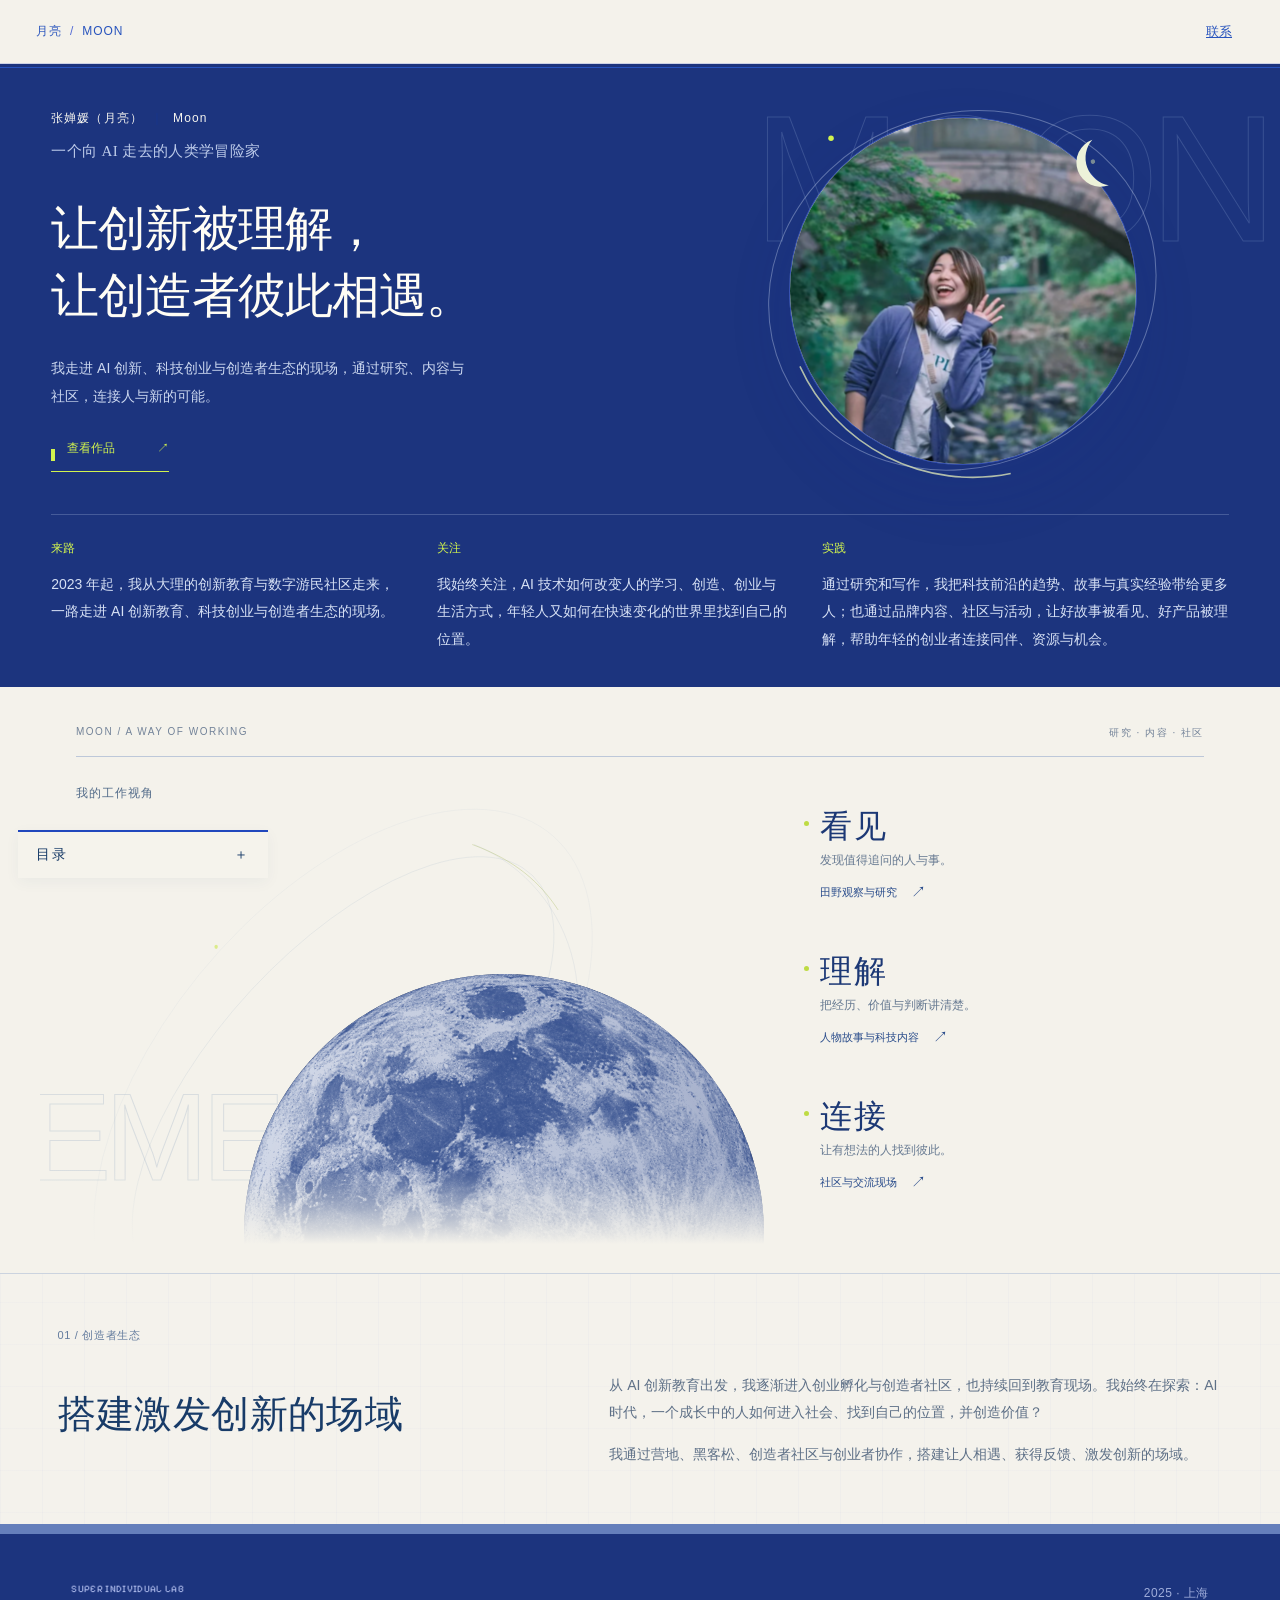
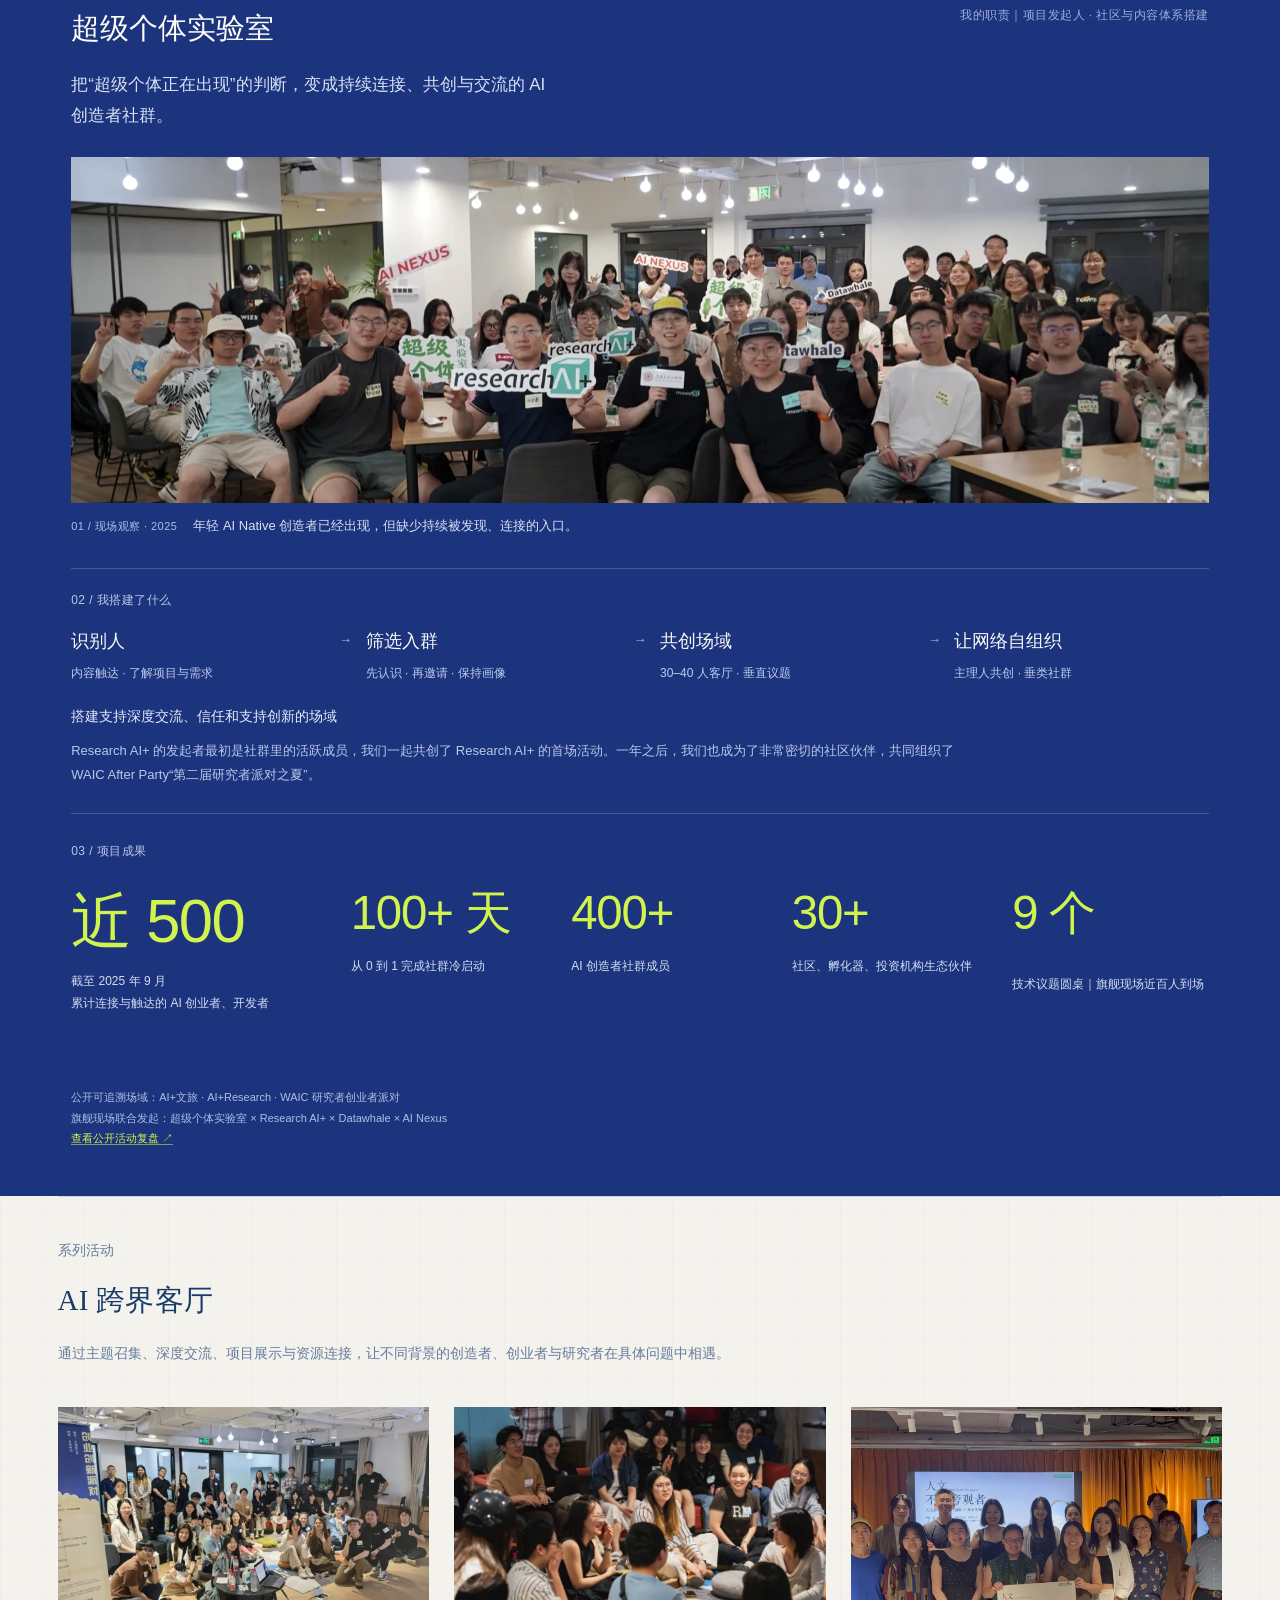
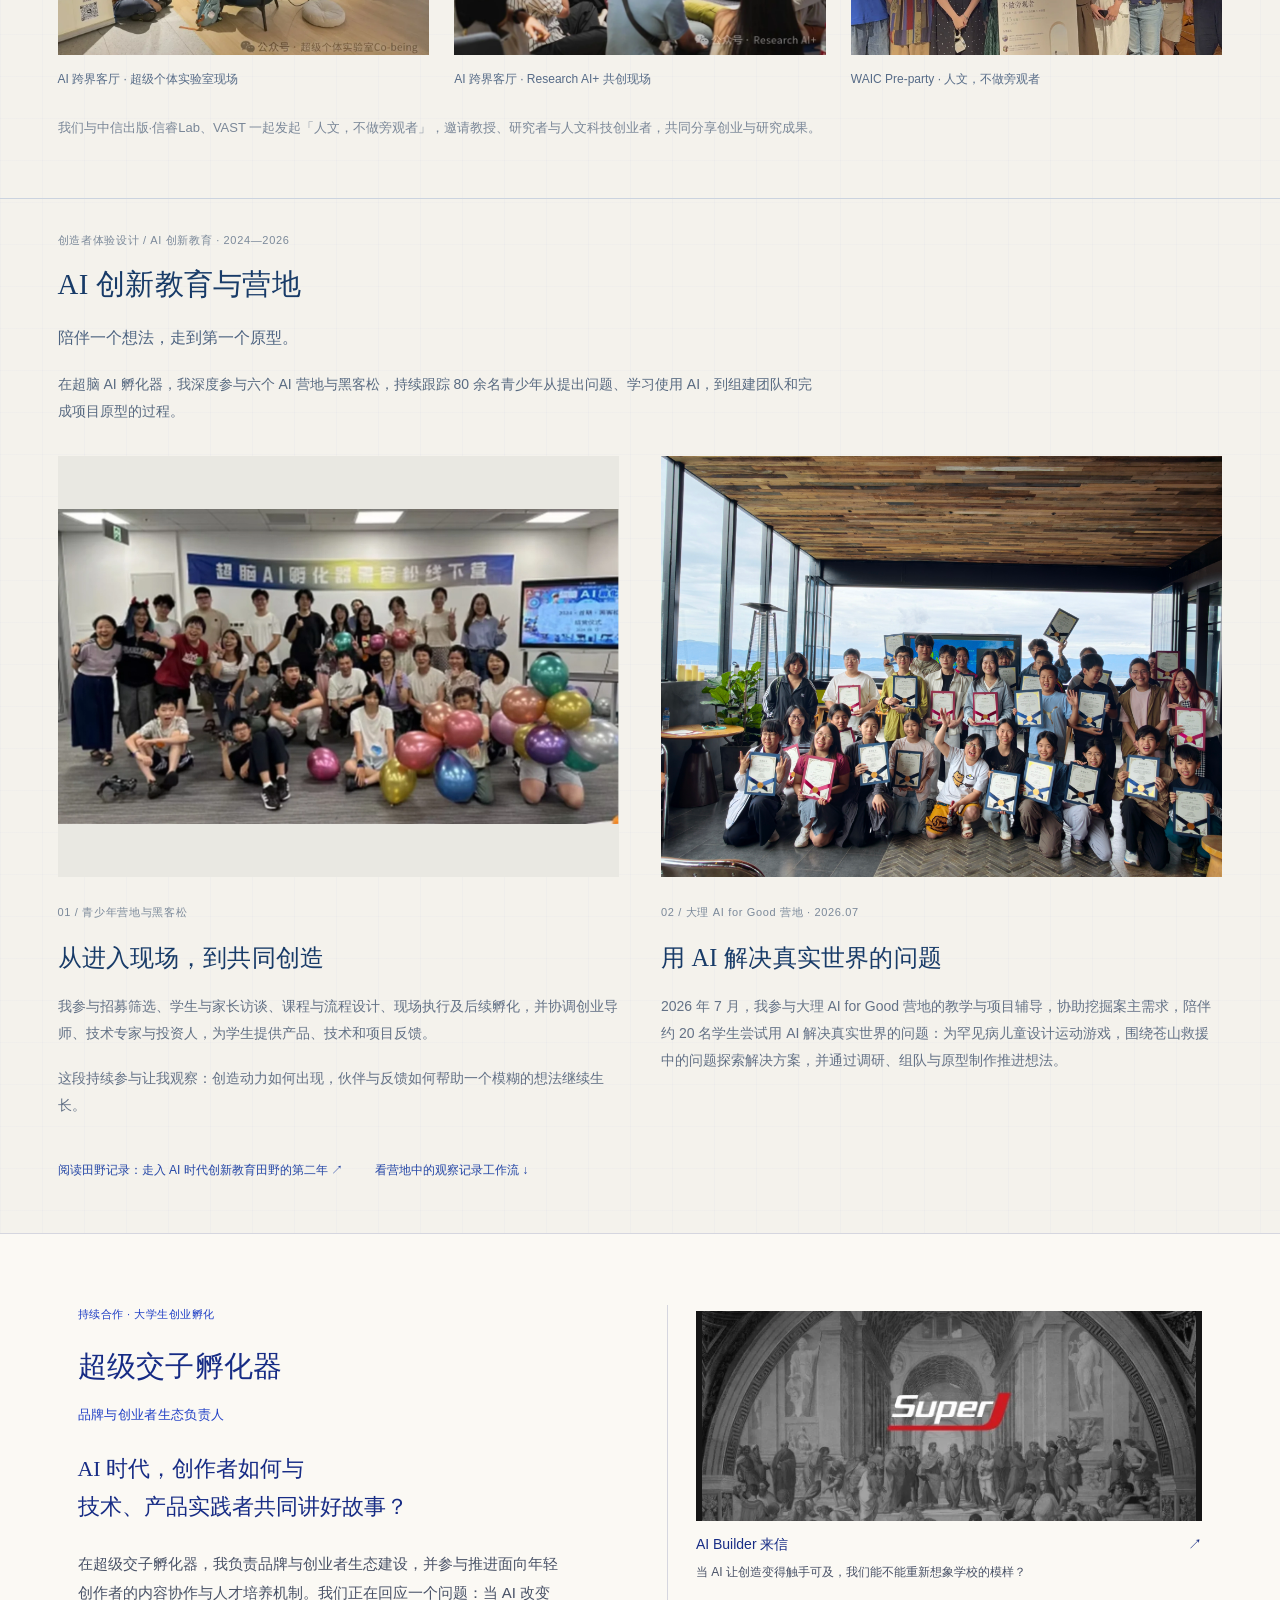
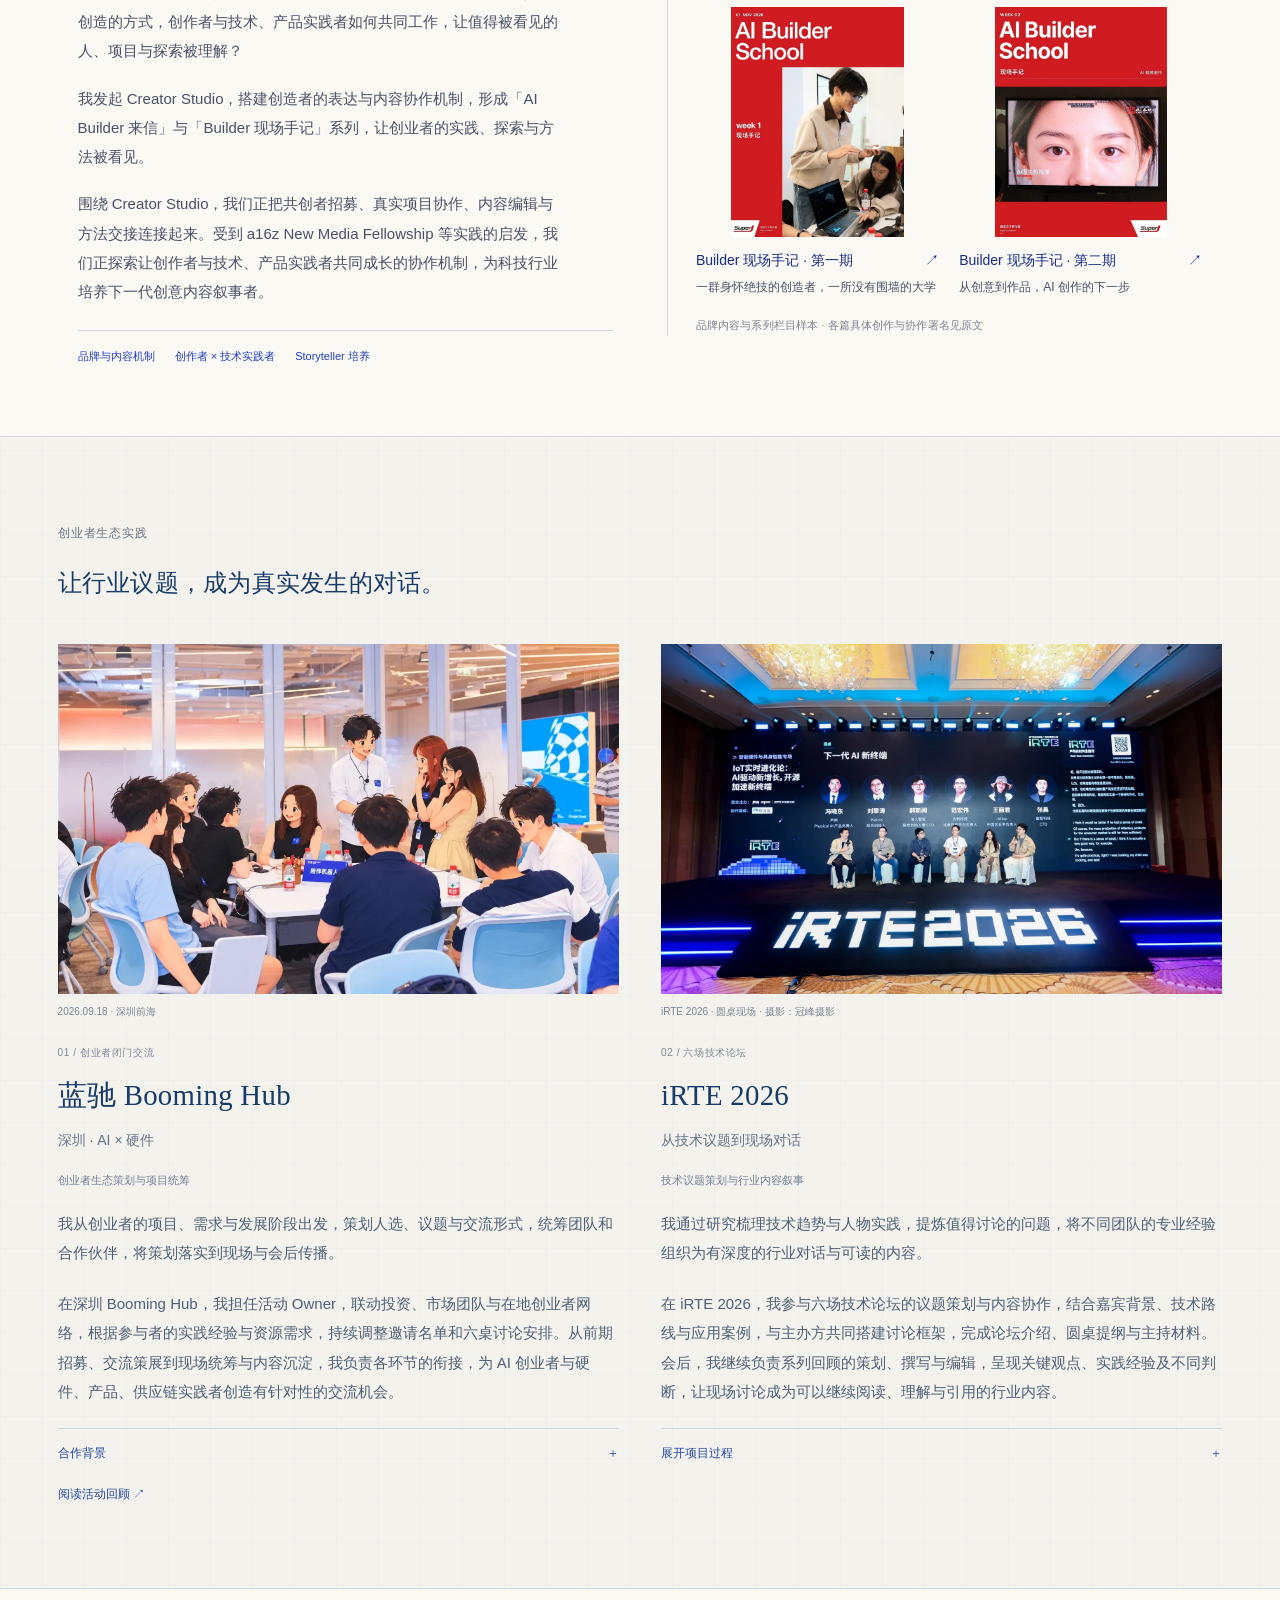
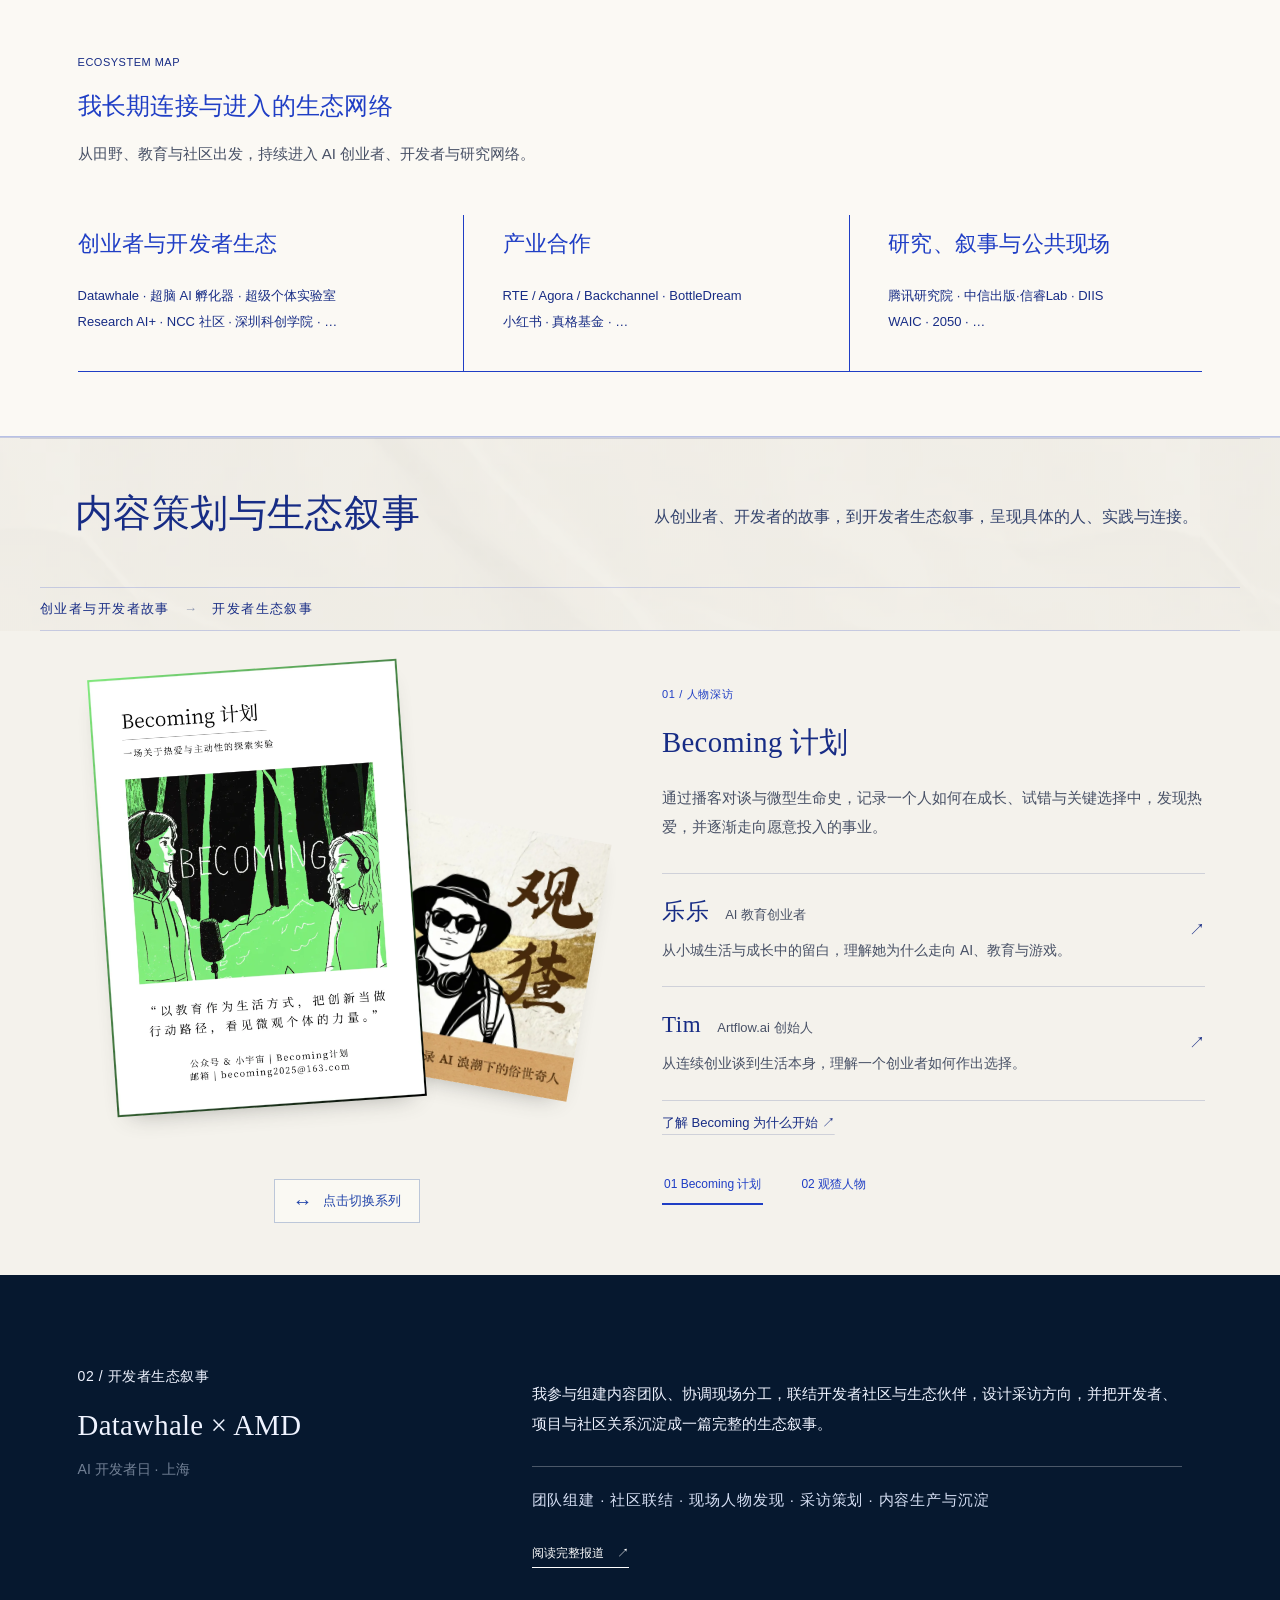
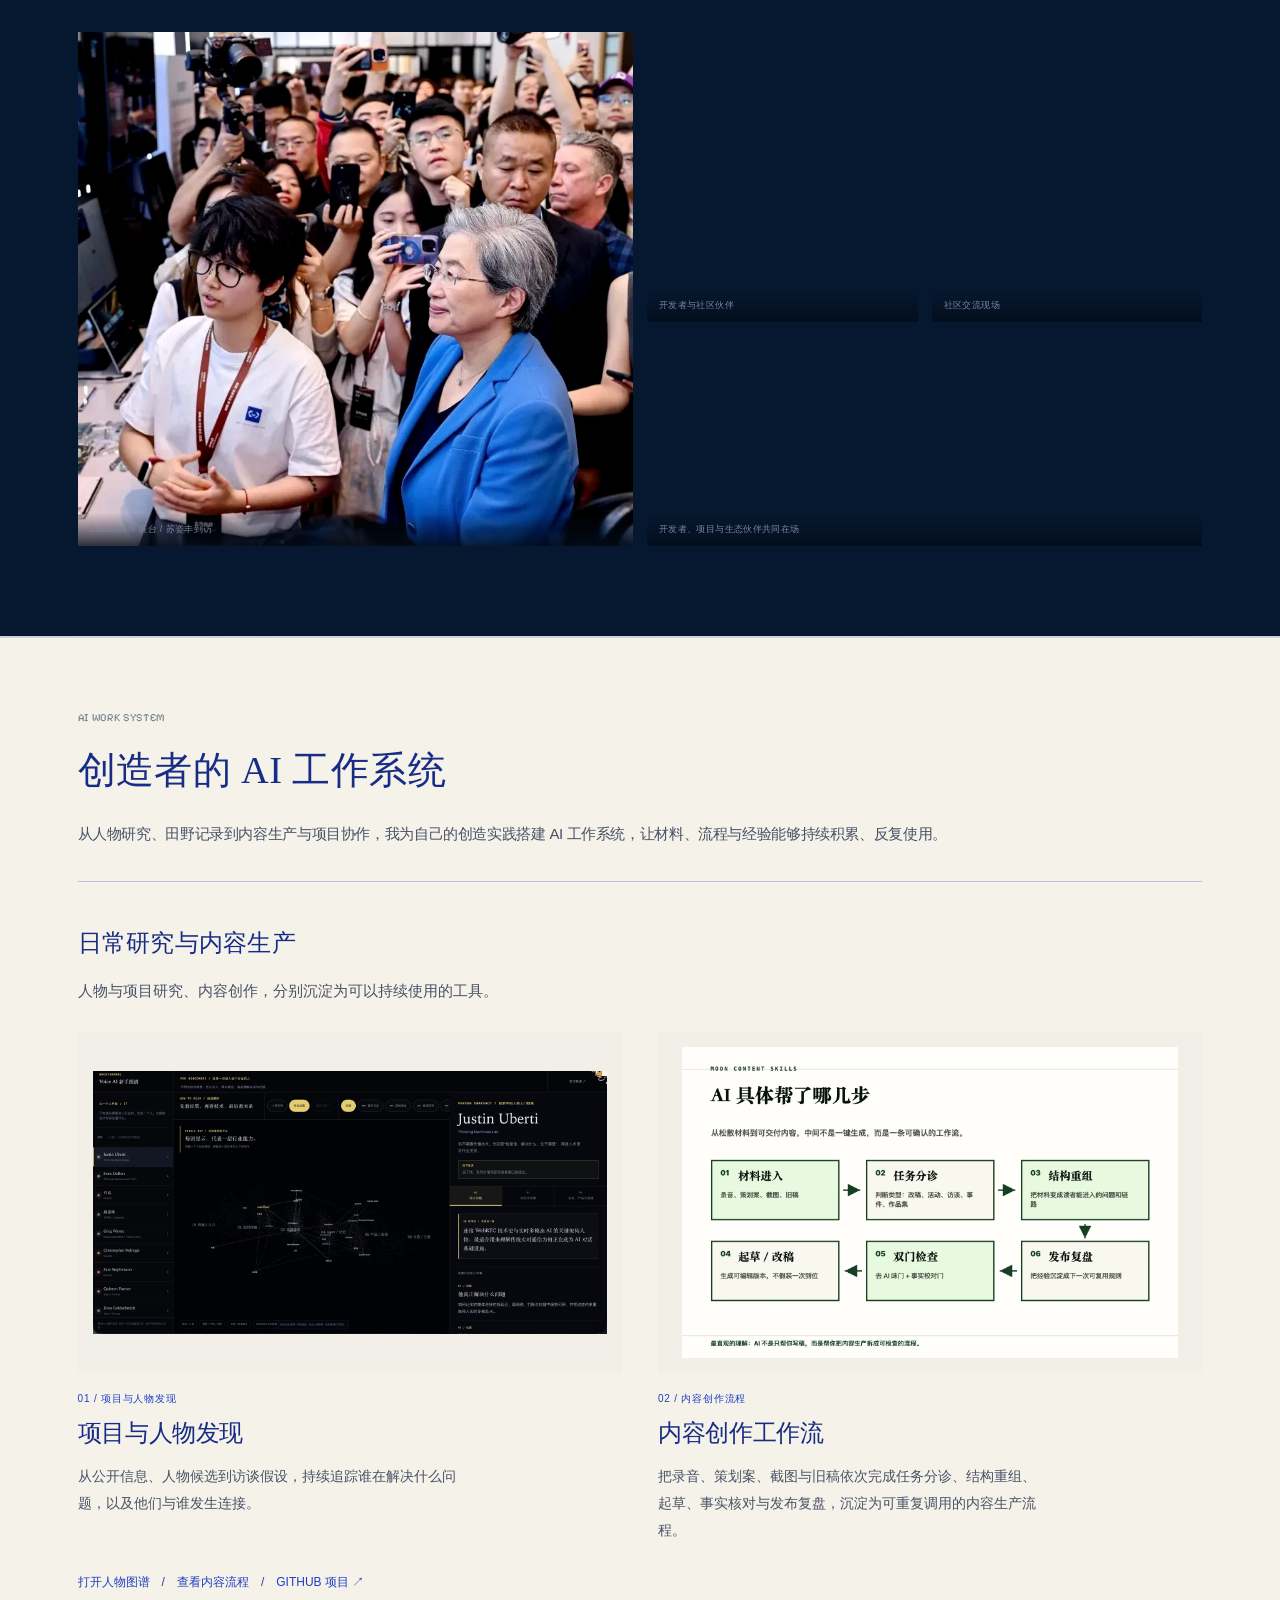
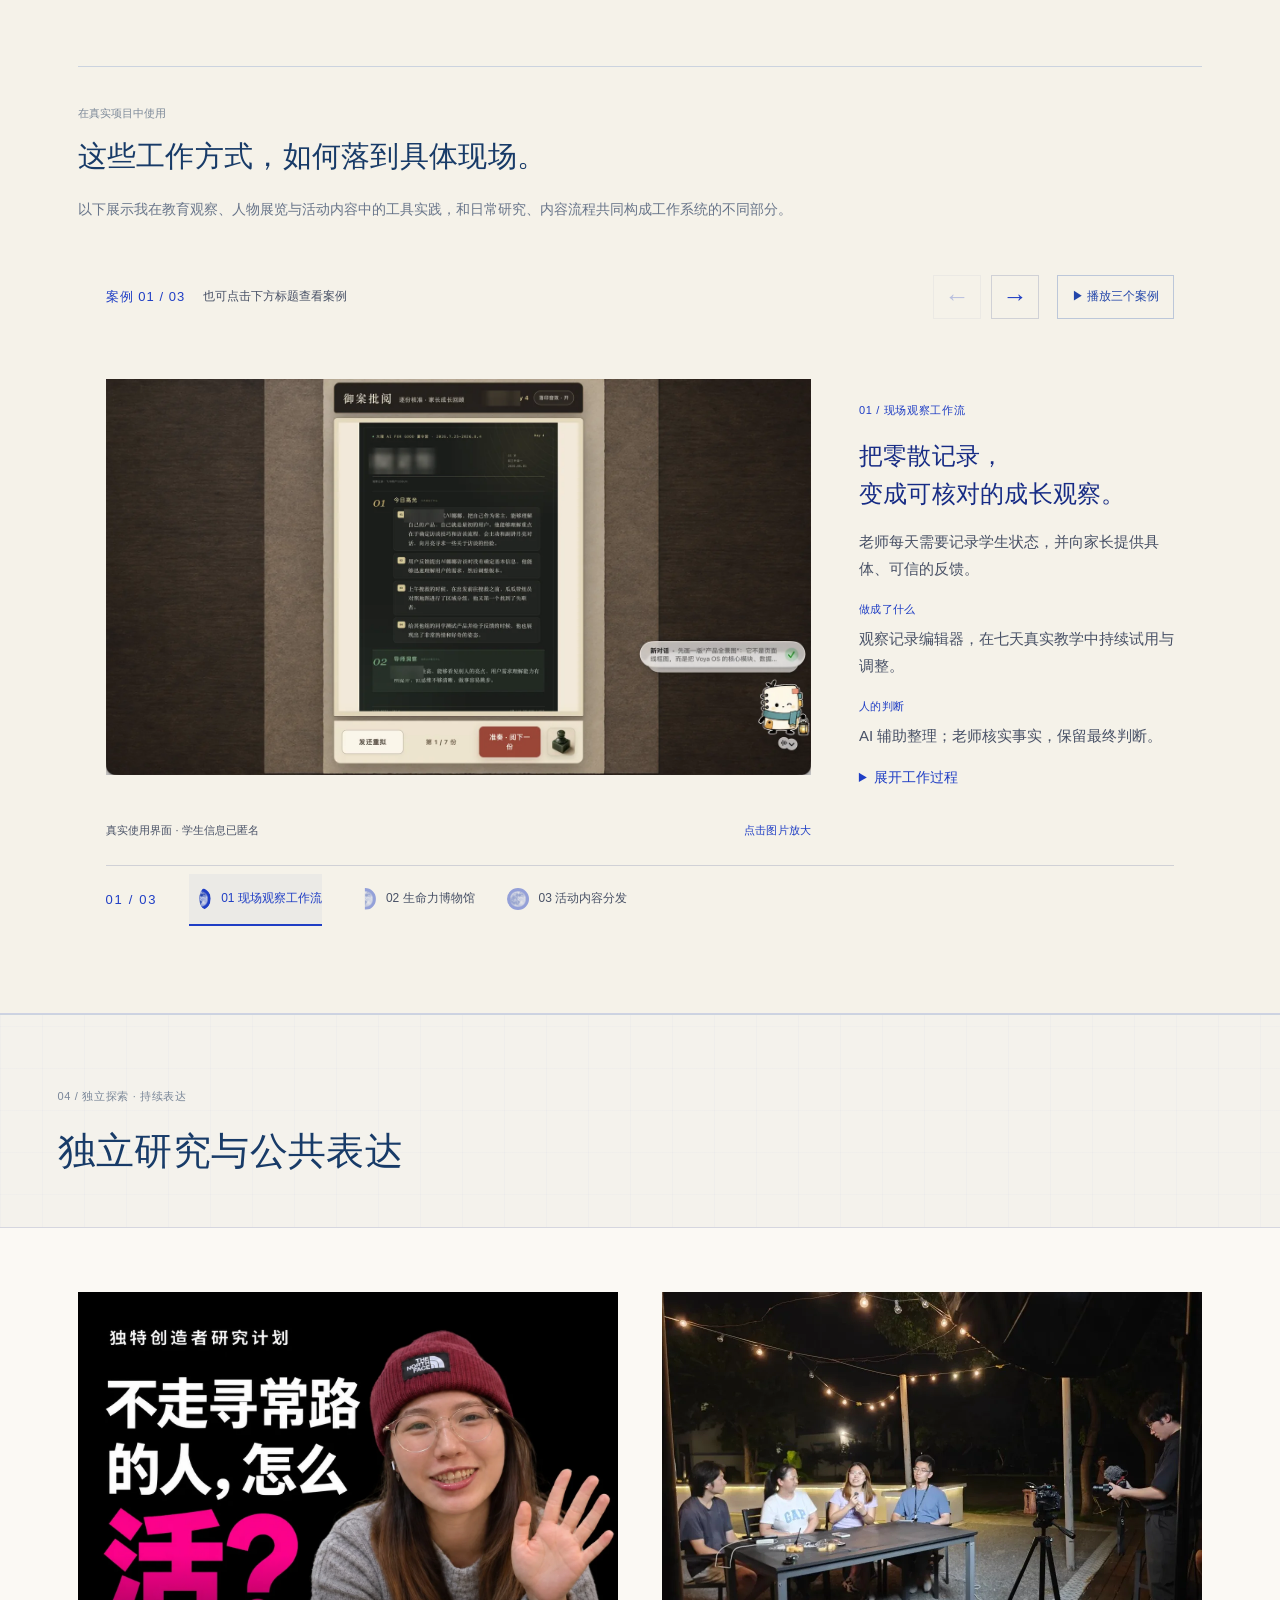
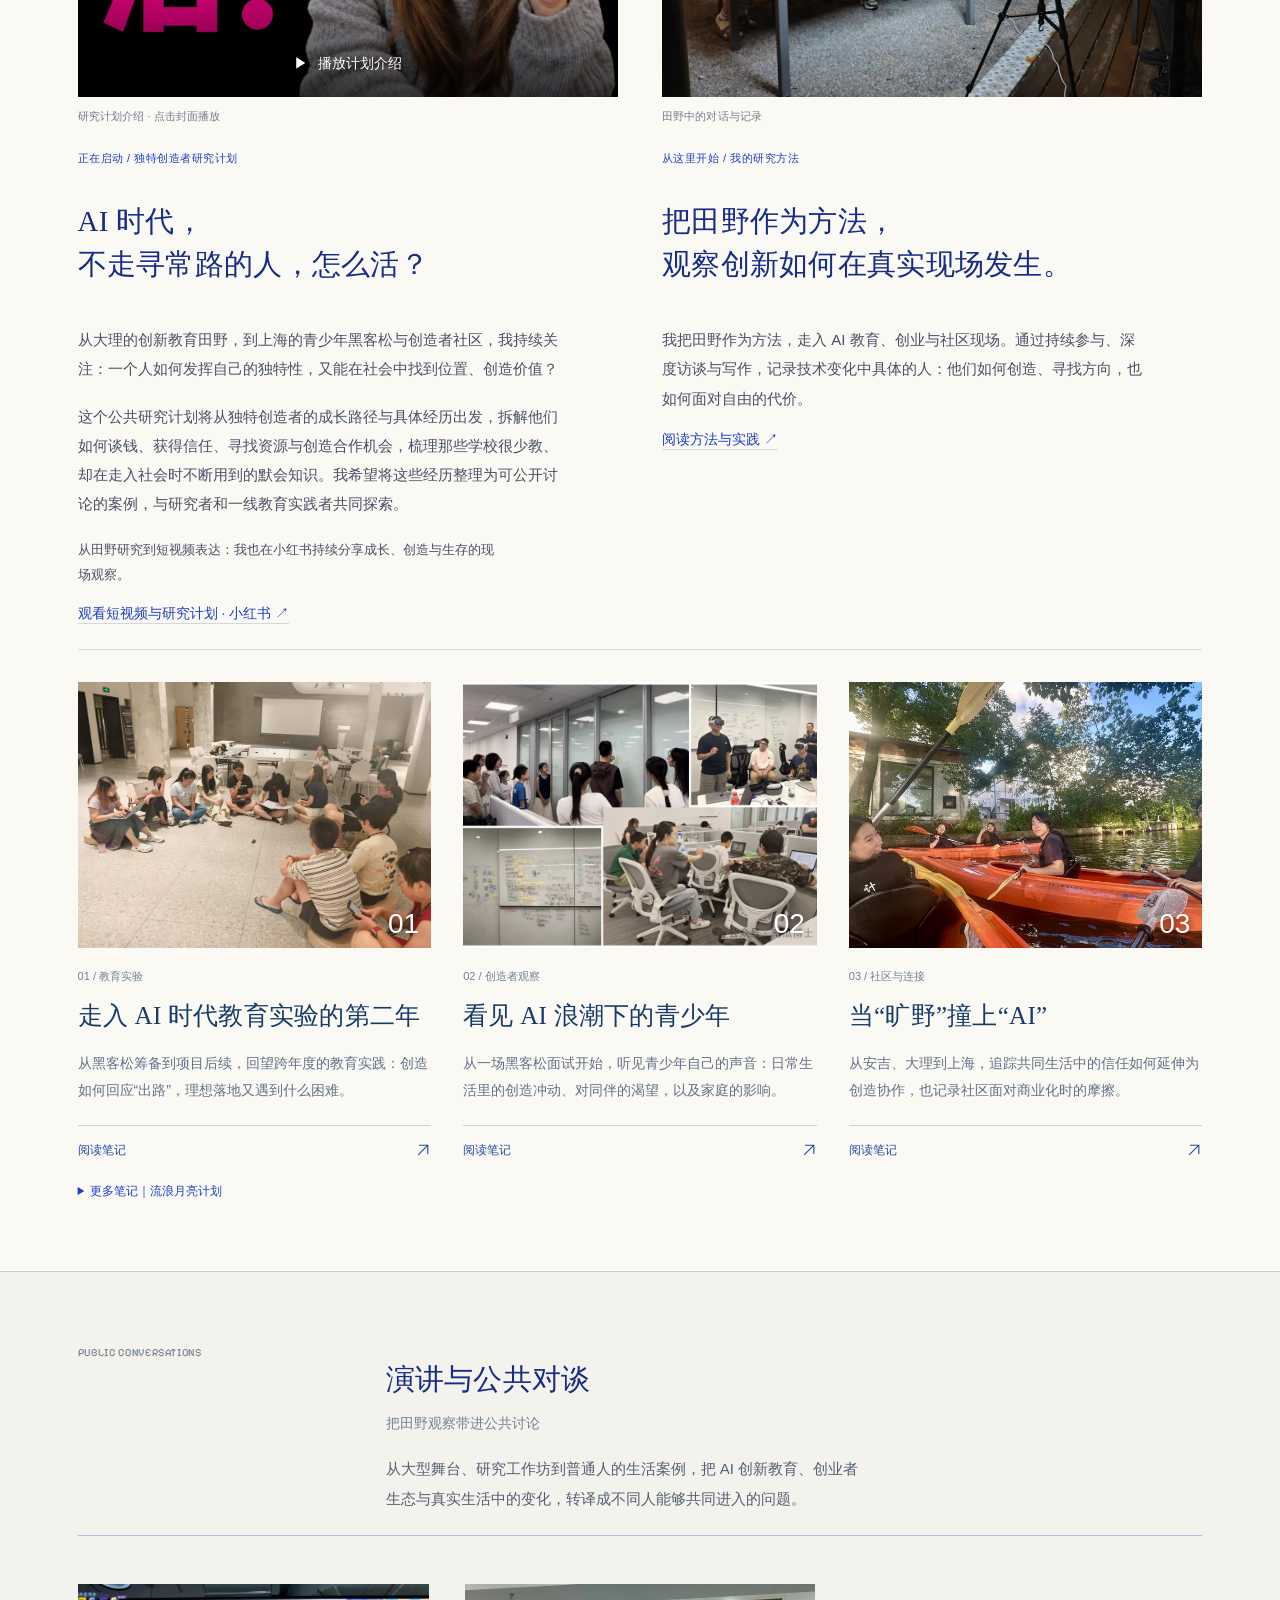
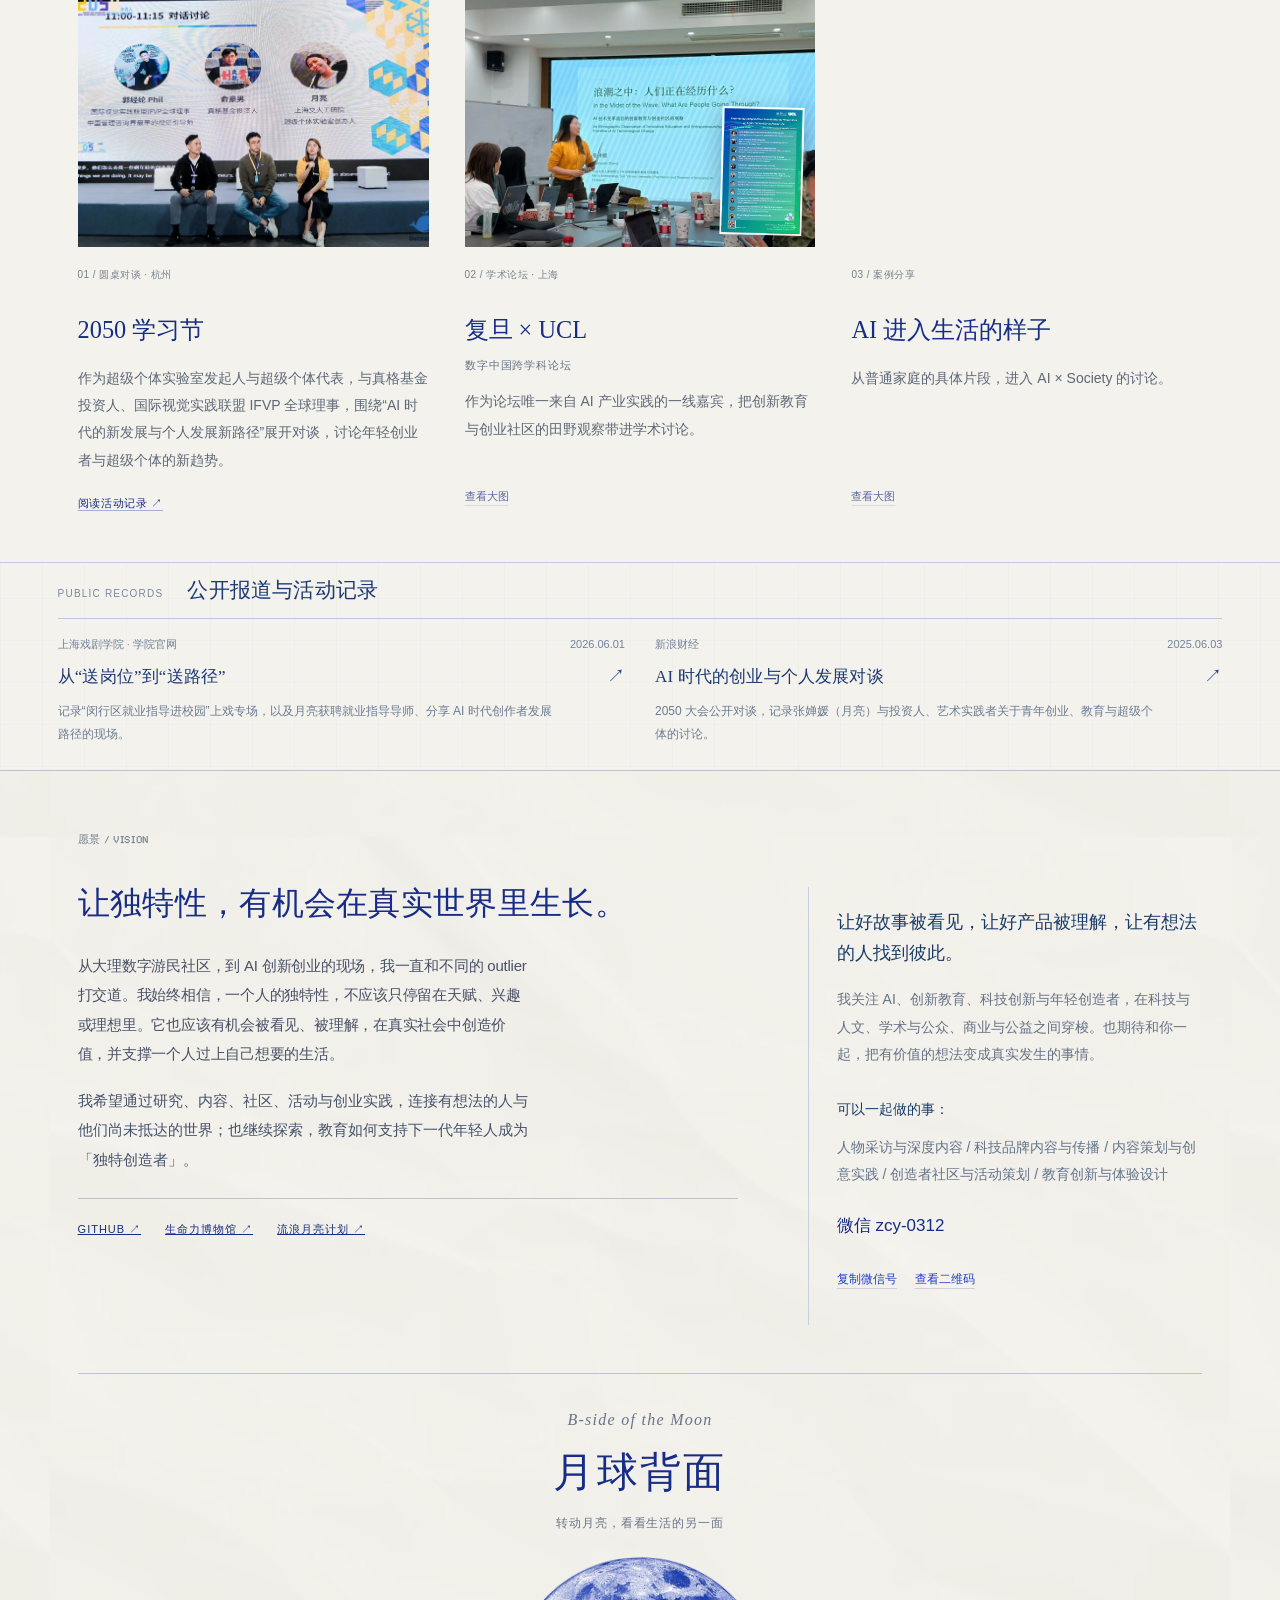
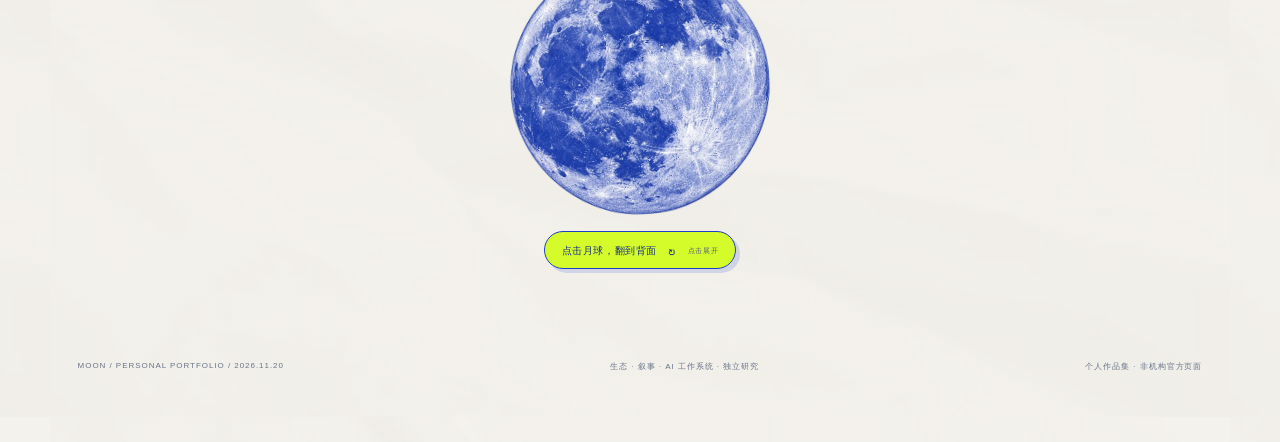
==== index.html @ 5198f387 "Simplify public record source label" ====
<!doctype html>
<html lang="zh-CN">
<head>
  <meta name="msvalidate.01" content="8D3511277A1D441656A5815D0E617B6C" />
  <meta name="google-site-verification" content="Hfq8O6jVJIAICqCV6Cs3ZlkSV6KEE1bFbM5ulYGrYK8" />
  <meta charset="utf-8" />
  <meta name="viewport" content="width=device-width, initial-scale=1, viewport-fit=cover" />
  <meta name="description" content="张婵媛（月亮 Moon）的个人作品集。以人类学田野与研究为起点，开展 AI 创业者人物采访、科技品牌内容、科技论坛策划与创造者社区实践，展示 Becoming 计划、超级个体实验室及相关项目案例。" />
  <meta name="robots" content="index,follow,max-image-preview:large" />
  <meta name="author" content="张婵媛（月亮 Moon）" />
  <meta property="og:site_name" content="月亮 Moon｜个人作品集" />
  <meta property="og:locale" content="zh_CN" />
  <meta property="og:image:alt" content="张婵媛（月亮 Moon）在田野现场" />
  <meta name="twitter:title" content="张婵媛（月亮）Moon｜人物内容、科技活动策划与创造者社区" />
  <meta name="twitter:description" content="张婵媛（月亮 Moon）的个人作品集。以人类学田野与研究为起点，开展 AI 创业者人物采访、科技品牌内容、科技论坛策划与创造者社区实践，展示 Becoming 计划、超级个体实验室及相关项目案例。" />
  <meta name="twitter:image" content="https://voyayueliang.com/assets/vitality/moon-field-portrait.jpg" />
  <meta name="twitter:image:alt" content="张婵媛（月亮 Moon）在田野现场" />
  <script type="application/ld+json">
{
  "@context": "https://schema.org",
  "@graph": [
    {
      "@type": "Person",
      "@id": "https://voyayueliang.com/#person",
      "name": "张婵媛",
      "alternateName": [
        "月亮",
        "Moon"
      ],
      "url": "https://voyayueliang.com/",
      "image": "https://voyayueliang.com/assets/vitality/moon-field-portrait.jpg",
      "description": "独立创作者，开展人物采访、科技内容、活动策划与创造者社区实践。",
      "sameAs": [
        "https://github.com/voyayueliang"
      ]
    },
    {
      "@type": "WebSite",
      "@id": "https://voyayueliang.com/#website",
      "url": "https://voyayueliang.com/",
      "name": "月亮 Moon｜个人作品集",
      "alternateName": "张婵媛（月亮）的作品集",
      "inLanguage": "zh-CN",
      "publisher": {
        "@id": "https://voyayueliang.com/#person"
      }
    },
    {
      "@type": "ProfilePage",
      "@id": "https://voyayueliang.com/#webpage",
      "url": "https://voyayueliang.com/",
      "name": "张婵媛（月亮）Moon｜人物内容、科技活动策划与创造者社区",
      "description": "张婵媛（月亮 Moon）的个人作品集。以人类学田野与研究为起点，开展 AI 创业者人物采访、科技品牌内容、科技论坛策划与创造者社区实践，展示 Becoming 计划、超级个体实验室及相关项目案例。",
      "inLanguage": "zh-CN",
      "isPartOf": {
        "@id": "https://voyayueliang.com/#website"
      },
      "mainEntity": {
        "@id": "https://voyayueliang.com/#person"
      }
    }
  ]
}
  </script>
  <meta name="theme-color" content="#f5f2eb" />
  <link rel="canonical" href="https://voyayueliang.com/" />
  <meta property="og:type" content="website" />
  <meta property="og:title" content="张婵媛（月亮）Moon｜人物内容、科技活动策划与创造者社区" />
  <meta property="og:description" content="张婵媛（月亮 Moon）的个人作品集。以人类学田野与研究为起点，开展 AI 创业者人物采访、科技品牌内容、科技论坛策划与创造者社区实践，展示 Becoming 计划、超级个体实验室及相关项目案例。" />
  <meta property="og:url" content="https://voyayueliang.com/" />
  <meta property="og:image" content="https://voyayueliang.com/assets/vitality/moon-field-portrait.jpg" />
  <meta name="twitter:card" content="summary_large_image" />
  <link rel="icon" href="assets/feishu/site-icon.webp" />
  <link rel="preload" as="image" href="assets/vitality/moon-field-portrait.optimized.webp" />
  <title>张婵媛（月亮）Moon｜人物内容、科技活动策划与创造者社区</title>
  <style>
    :root {
      --bg: #061827;
      --bg-deep: #03101b;
      --midnight-blue: #072c4c;
      --field-blue: #0b3550;
      --ink: #f1f2ef;
      --paper: #e8edf0;
      --paper-ink: #13202a;
      --muted: #a8b6c1;
      --faint: #748897;
      --rule: rgba(181, 205, 221, .20);
      --moon: #edf0e6;
      --moon-dim: #bdcbd6;
      --focus: #d8e4ea;
      --moon-progress: .06;
      --phase-bg: var(--bg);
      --pad: clamp(20px, 4.5vw, 72px);
      --space: clamp(92px, 11vw, 170px);
      --sans: "Helvetica Neue", Arial, "PingFang SC", "Microsoft YaHei", sans-serif;
      --serif: "Songti SC", STSong, "Noto Serif CJK SC", Georgia, serif;
    }

    * { box-sizing: border-box; }
    html { scroll-behavior: smooth; color-scheme: dark; -webkit-text-size-adjust: 100%; text-size-adjust: 100%; }
    body { margin: 0; background: var(--bg); color: var(--ink);  overflow-x: hidden; }
    img { display: block; max-width: 100%; width: 100%; height: auto; }
    a { color: inherit; }
    button, a { -webkit-tap-highlight-color: transparent; }
    ::selection { background: var(--moon); color: var(--paper-ink); }

    .skip-link { position: fixed; z-index: 100; left: 16px; top: -60px; padding: 12px 16px; background: var(--paper); color: var(--paper-ink); text-decoration: none; transition: top .2s; }
    .skip-link:focus { top: 16px; }
    .wrap { width: min(1480px, 100%); margin-inline: auto; padding-inline: var(--pad); }
    .section-label { margin: 0 0 18px; color: var(--faint); font-size: 11px; letter-spacing: .13em; text-transform: uppercase; }
    .section-title { margin: 0; max-width: 920px;  font-size: clamp(44px, 6vw, 84px);  line-height: 1.04; letter-spacing: -.045em; }
    .section-lede { max-width: 720px; margin: 28px 0 0 auto; color: var(--muted); font-size: clamp(15px, 1.35vw, 18px); line-height: 1.85; }
    .text-link { display: inline-flex; align-items: center; gap: 12px; min-height: 44px; border-bottom: 1px solid currentColor; text-decoration: none; font-size: 14px; }
    .text-link .arrow { transition: transform .25s ease; }
    .text-link:hover .arrow, .text-link:focus-visible .arrow { transform: translateX(5px); }
    :focus-visible { outline: 2px solid var(--focus); outline-offset: 5px; }

    .site-header { position: fixed; z-index: 50; inset: 0 0 auto; height: 64px; background: rgba(3,16,27,.88); border-bottom: 1px solid rgba(181,205,221,.14); backdrop-filter: blur(6px); }
    .reading-progress { position: fixed; z-index: 55; top: 63px; left: 0; right: 0; height: 1px; background: rgba(232,241,251,.07); }
    .reading-progress::after { content: ""; display: block; width: 100%; height: 100%; background: var(--moon-dim); transform: scaleX(var(--reading-progress, 0)); transform-origin: left; }
    .site-header .inner { height: 100%; display: flex; align-items: center; justify-content: space-between; gap: 24px; }
    .brand { font-size: 12px; letter-spacing: .08em; text-decoration: none; }
    .header-right { display: flex; align-items: center; gap: clamp(20px, 3vw, 44px); }
    .site-nav { display: flex; align-items: center; gap: clamp(18px, 2.4vw, 38px); }
    .site-nav a { color: var(--muted); font-size: 12px; text-decoration: none; }
    .site-nav a:hover, .site-nav a:focus-visible { color: var(--ink); }

    .moon-progress { display: inline-flex; align-items: center; gap: 10px; min-height: 44px; padding: 0; color: var(--moon-dim); background: none; border: 0; cursor: pointer; font: inherit; }
    .moon-disc { position: relative; width: 24px; aspect-ratio: 1; flex: 0 0 auto; overflow: hidden; border: 1px solid rgba(237,240,230,.72); border-radius: 50%; background: var(--moon); box-shadow: 0 0 22px rgba(215,200,146,.14); }
    .moon-disc::after { content: ""; position: absolute; inset: -1px; border-radius: 50%; background: var(--bg-deep); transform: translateX(calc(var(--moon-progress) * 118%)); transition: transform .45s ease; }
    .moon-progress-label { width: 54px; color: var(--faint); font-size: 10px; letter-spacing: .08em; text-align: left; }
    .moon-progress:hover .moon-progress-label, .moon-progress:focus-visible .moon-progress-label { color: var(--ink); }

    .phase-label { display: flex; align-items: center; gap: 10px; }
    .phase-mark { --phase-shift: 0%; position: relative; display: inline-block; width: 15px; aspect-ratio: 1; overflow: hidden; flex: 0 0 auto; border: 1px solid currentColor; border-radius: 50%; background: currentColor; }
    .phase-mark::after { content: ""; position: absolute; inset: -1px; border-radius: 50%; background: var(--phase-bg); transform: translateX(var(--phase-shift)); }
    .phase-1 { --phase-shift: 4%; }
    .phase-2 { --phase-shift: 42%; }
    .phase-3 { --phase-shift: 76%; }
    .phase-4 { --phase-shift: 116%; }

    .hero { min-height: 100svh; padding: 64px var(--pad) 0; display: grid; grid-template-columns: minmax(0, 1.05fr) minmax(420px, .95fr); gap: clamp(38px, 6vw, 100px); align-items: center; border-bottom: 1px solid var(--rule); background: linear-gradient(135deg, var(--bg-deep) 0%, var(--bg) 58%, var(--midnight-blue) 100%); }
    .hero-copy { align-self: end; max-width: 650px; padding: clamp(50px, 7vh, 80px) 0 clamp(38px, 5vh, 58px); }
    .hero-name { margin: 0 0 26px; color: var(--moon-dim); font-size: 12px; letter-spacing: .08em; }
    .hero h1 { margin: 0; max-width: 780px;  font-size: clamp(46px, 5vw, 72px);  line-height: 1.08; letter-spacing: -.055em; }
    .hero-intro { max-width: 590px; margin: 26px 0 0; color: #cbd8df; font-size: clamp(16px, 1.45vw, 20px); line-height: 1.8; }
    .hero-cases { margin: 32px 0 0; padding: 0; list-style: none; border-top: 1px solid var(--rule); }
    .hero-cases li { border-bottom: 1px solid var(--rule); }
    .hero-cases a { min-height: 52px; display: grid; grid-template-columns: 18px 104px 1fr auto; gap: 12px; align-items: center; color: #d7e0e6; text-decoration: none; font-size: 13px; }
    .hero-cases small { color: var(--faint); font-size: 10px; letter-spacing: .06em; }
    .hero-cases em { color: var(--muted); font-style: normal; transition: transform .25s; }
    .hero-cases a:hover em, .hero-cases a:focus-visible em { transform: translateX(5px); }
    .hero-cases a[aria-current="step"] { color: var(--moon); }
    .hero-photo { position: relative; width: min(42vw, 660px); aspect-ratio: 1; margin: 0 auto; align-self: center; overflow: visible; border-radius: 50%; }
    .hero-photo::before { content: ""; position: absolute; inset: -1px; z-index: 2; border: 1px solid rgba(237,240,230,.38); border-radius: 50%; box-shadow: inset 24px 0 70px rgba(3,16,27,.18), 0 0 80px rgba(215,200,146,.10); pointer-events: none; }
    .hero-photo img { width: 100%; height: 100%; object-fit: cover; object-position: 50% 59%; border-radius: 50%; filter: saturate(.82) contrast(1.02) brightness(.88); }
    .hero-photo figcaption { position: absolute; z-index: 3; right: 2%; bottom: 2%; width: min(300px, 68%); padding: 12px 0 0 18px; color: #aab9c3; border-top: 1px solid rgba(237,240,230,.34); font-size: 11px; line-height: 1.65; }

    .works-intro { padding-block: var(--space) clamp(70px, 8vw, 120px); }
    .case { scroll-margin-top: 80px; }
    .case-heading { margin-bottom: clamp(38px, 5vw, 72px); }
    .case-heading h3 { margin: 0;  font-size: clamp(44px, 6vw, 82px);  line-height: 1; letter-spacing: -.045em; }
    .case-heading .case-line { max-width: 760px; margin: 22px 0 0; color: var(--muted);  font-size: clamp(22px, 2.6vw, 36px); line-height: 1.35; }
    .case-copy p { margin: 0 0 1.2em; font-size: 16px; line-height: 1.88; }
    .caption { margin: 12px 0 0; color: var(--faint); font-size: 11px; line-height: 1.6; }

    .ecosystem { padding-bottom: var(--space); }
    .ecosystem-layout { display: grid; grid-template-columns: minmax(0, 1.32fr) minmax(330px, .68fr); gap: clamp(40px, 6vw, 96px); align-items: start; }
    .ecosystem-photo img { aspect-ratio: 16 / 9; object-fit: cover; object-position: center; }
    .ecosystem .case-copy { padding-top: 2px; color: #ced2cf; }
    .facts { display: grid; grid-template-columns: repeat(3, 1fr); gap: 28px; margin: 62px 0 0; padding: 28px 0 0; border-top: 1px solid var(--rule); }
    .fact b { display: block;  font-size: clamp(28px, 3.2vw, 48px);  }
    .fact span { display: block; margin-top: 8px; color: var(--faint); font-size: 11px; line-height: 1.55; }
    .field-list { margin-top: 58px; border-top: 1px solid var(--rule); }
    .field-row { display: grid; grid-template-columns: 130px 1fr; gap: 32px; padding: 25px 0; border-bottom: 1px solid var(--rule); }
    .field-row dt { color: var(--faint); font-size: 12px; }
    .field-row dd { margin: 0; max-width: 830px; color: #d5d8d5; font-size: 15px; line-height: 1.75; }
    .honest-note { max-width: 870px; margin: 56px 0 0 auto; padding-left: 26px; border-left: 1px solid var(--moon-dim); color: #c7d2d9;  font-size: clamp(20px, 2vw, 28px); line-height: 1.55; }

    .story { --phase-bg: var(--paper); padding-block: var(--space); background: var(--paper); color: var(--paper-ink); }
    .story-layout { display: grid; grid-template-columns: minmax(300px, .72fr) minmax(0, 1.28fr); gap: clamp(46px, 7vw, 110px); align-items: start; }
    .story .section-label { color: #666b65; }
    .story .case-heading { margin: 0; }
    .story .case-heading .case-line { color: #494e49; }
    .story-cover { position: sticky; top: 96px; padding: clamp(28px, 4vw, 52px); border: 1px solid rgba(0,0,0,.24); }
    .story-cover small { color: #686d67; font-size: 11px; letter-spacing: .08em; }
    .story-cover h4 { margin: clamp(64px, 10vw, 140px) 0 28px;  font-size: clamp(34px, 4vw, 58px);  line-height: 1.14; letter-spacing: -.04em; }
    .story-cover p { margin: 0; color: #4c514b; font-size: 13px; line-height: 1.7; }
    .story-quote { margin: 48px 0 34px;  font-size: clamp(27px, 3.3vw, 48px); line-height: 1.35; letter-spacing: -.025em; }
    .story .case-copy { color: #30332f; }
    .story .facts { border-color: rgba(0,0,0,.18); }
    .story .fact span { color: #666b65; }
    .story .text-link { margin-top: 20px; }

    .workflow { --phase-bg: var(--field-blue); padding-block: var(--space); background: var(--field-blue); color: #e0e8ec; }
    .workflow-layout { display: grid; grid-template-columns: minmax(0, .8fr) minmax(460px, 1.2fr); gap: clamp(50px, 8vw, 130px); align-items: start; }
    .workflow .case-heading .case-line { color: #bdccd5; }
    .workflow .case-copy { color: #d7e1e6; }
    .workflow-scene { margin: 10px 0 0; padding: clamp(28px, 4vw, 54px); background: #061e30; border-top: 1px solid #5f7f94; border-bottom: 1px solid #5f7f94; }
    .day-night { display: grid; grid-template-columns: 1fr 1fr; gap: 1px; background: #55788e; }
    .day-night div { min-height: 190px; padding: 24px; background: #061e30; }
    .day-night b { display: block; color: #98b1c0; font-size: 11px; letter-spacing: .1em; }
    .day-night p { margin: 52px 0 0;  font-size: clamp(22px, 2.5vw, 34px); line-height: 1.4; }
    .process { margin: 46px 0 0; padding: 0; list-style: none; counter-reset: flow; }
    .process li { counter-increment: flow; display: grid; grid-template-columns: 42px 1fr; gap: 18px; align-items: baseline; padding: 16px 0; border-top: 1px solid #46677c; font-size: 16px; }
    .process li::before { content: "0" counter(flow); color: #91abba; font-size: 11px; }
    .process li:last-child { border-bottom: 1px solid #46677c; }
    .workflow-boundary { margin: 36px 0 0; color: #b9cbd5; font-size: 13px; line-height: 1.75; }

    .delivery { padding-block: var(--space); }
    .delivery-photo { width: min(1200px, 100%); margin-left: auto; }
    .delivery-photo img { aspect-ratio: 3 / 2; object-fit: cover; object-position: center; }
    .delivery-layout { display: grid; grid-template-columns: minmax(0, .78fr) minmax(420px, 1.22fr); gap: clamp(48px, 8vw, 130px); margin-top: 58px; align-items: start; }
    .delivery .case-heading { margin: 0; }
    .delivery .case-copy { color: #cbd0cc; }
    .assignment { margin: 34px 0 0; padding: 24px 0; border-block: 1px solid var(--rule); }
    .assignment b { display: block; margin-bottom: 12px; color: var(--faint); font-size: 11px;  letter-spacing: .08em; }
    .assignment p { margin: 0; color: #d5d8d5; font-size: 14px; line-height: 1.75; }
    .delivery .text-link { margin-top: 26px; }

    .route { padding-block: var(--space); background: var(--bg-deep); border-block: 1px solid var(--rule); }
    .route-layout { display: grid; grid-template-columns: minmax(300px, .75fr) minmax(0, 1.25fr); gap: clamp(50px, 8vw, 130px); margin-top: 70px; align-items: start; }
    .route-photo { position: sticky; top: 92px; }
    .route-photo img { aspect-ratio: 4 / 3; object-fit: contain; object-position: center; background: #020b12; }
    .route-list { margin: 0; }
    .route-stop { display: grid; grid-template-columns: 100px 1fr; gap: 26px; padding: 30px 0 42px; border-top: 1px solid var(--rule); }
    .route-stop:last-child { border-bottom: 1px solid var(--rule); }
    .route-stop dt { color: var(--faint); font-size: 11px; line-height: 1.6; }
    .route-stop dd { margin: 0; }
    .route-stop h3 { margin: 0 0 16px;  font-size: clamp(26px, 2.8vw, 42px);  line-height: 1.2; }
    .route-stop p { margin: 0; max-width: 690px; color: var(--muted); font-size: 15px; line-height: 1.82; }

    .now { padding-block: var(--space); background: var(--paper); color: var(--paper-ink); }
    .now .section-label { color: #6c716b; }
    .now-list { margin-top: 70px; border-top: 1px solid rgba(0,0,0,.22); }
    .now-row { display: grid; grid-template-columns: 130px minmax(220px, .8fr) minmax(0, 1.2fr); gap: 28px; padding: 25px 0; border-bottom: 1px solid rgba(0,0,0,.22); }
    .now-row time { color: #70756f; font-size: 12px; }
    .now-row b {  font-size: 21px;  }
    .now-row p { margin: 0; color: #4e534e; font-size: 14px; line-height: 1.7; }

    .index { padding-block: var(--space); }
    .work-index { display: grid; grid-template-columns: 1fr 1fr; gap: 0 54px; margin-top: 70px; border-top: 1px solid var(--rule); }
    .work-link { display: grid; grid-template-columns: 42px 1fr auto; gap: 18px; align-items: center; min-height: 108px; border-bottom: 1px solid var(--rule); text-decoration: none; }
    .work-link > span:first-child { color: var(--faint); font-size: 11px; }
    .work-link b { display: block;  font-size: clamp(19px, 2vw, 27px);  line-height: 1.3; }
    .work-link small { display: block; margin-top: 8px; color: var(--faint); font-size: 11px; }
    .work-link .arrow { color: var(--muted); transition: transform .25s; }
    .work-link:hover .arrow, .work-link:focus-visible .arrow { transform: translateX(5px); color: var(--ink); }

    .end-image { position: relative; min-height: 64svh; overflow: hidden; }
    .end-image img { position: absolute; inset: 0; width: 100%; height: 100%; object-fit: cover; object-position: center 72%; filter: saturate(.45) brightness(.56) contrast(1.08); }
    .end-image::after { content: ""; position: absolute; inset: 0; background: linear-gradient(0deg, var(--bg-deep), transparent 50%, rgba(3,16,27,.56)); }
    .end-note { position: absolute; z-index: 2; left: var(--pad); bottom: clamp(40px, 6vw, 80px); max-width: 510px; }
    .end-note p { margin: 0 0 18px;  font-size: clamp(24px, 3vw, 42px); line-height: 1.35; }
    .end-note small { color: #a8afa9; font-size: 11px; letter-spacing: .08em; }

    .footer { padding: 56px var(--pad) 70px; border-top: 1px solid var(--rule); }
    .footer-inner { display: grid; grid-template-columns: 1fr 1fr; gap: 42px; }
    .footer h2 { margin: 0;  font-size: 30px;  }
    .footer p { margin: 12px 0 0; color: var(--muted); font-size: 13px; line-height: 1.75; }
    .footer .portfolio-note { max-width: 580px; margin-top: 26px; color: var(--faint); font-size: 10px; line-height: 1.7; }
    .footer-links { display: flex; align-items: flex-start; justify-content: flex-end; flex-wrap: wrap; gap: 20px 28px; }
    .footer-links a { color: #d7dad7; font-size: 13px; text-decoration: none; border-bottom: 1px solid var(--faint); }

    .reveal { opacity: 0; transform: translateY(12px); transition: opacity .7s ease, transform .7s ease; }
    .reveal.visible { opacity: 1; transform: none; }

    @media (max-width: 920px) {
      .hero { grid-template-columns: 1fr; min-height: auto; padding-top: 64px; }
      .hero-copy { max-width: none; padding-bottom: 20px; }
      .hero-photo { width: min(78vw, 620px); margin-block: 26px 72px; }
      .ecosystem-layout, .story-layout, .workflow-layout, .delivery-layout, .route-layout { grid-template-columns: 1fr; }
      .story-cover { position: static; }
      .workflow-layout { gap: 56px; }
      .delivery-photo { width: 100%; }
      .route-photo { position: static; max-width: 620px; }
      .now-row { grid-template-columns: 100px minmax(180px, .7fr) 1fr; }
    }

    @media (max-width: 680px) {
      :root { --pad: 20px; --space: 92px; }
      .site-header { height: 58px; }
      .reading-progress { top: 57px; }
      .site-header .inner { padding-inline: 20px; }
      .site-nav a:not(:first-child):not(:last-child) { display: none; }
      .header-right { gap: 16px; }
      .site-nav { gap: 18px; }
      .moon-progress-label { display: none; }
      .hero { padding: 58px 20px 0; gap: 0; }
      .hero-copy { padding: 68px 0 38px; }
      .hero-name { margin-bottom: 26px; }
      .hero h1 { font-size: clamp(42px, 12.6vw, 62px); line-height: 1.1; }
      .hero-intro { margin-top: 26px; font-size: 16px; }
      .hero-cases { margin-top: 34px; }
      .hero-cases a { min-height: 62px; grid-template-columns: 16px 84px 1fr auto; gap: 10px; font-size: 12px; }
      .hero-photo { width: calc(100vw - 40px); margin: 16px auto 64px; }
      .hero-photo img { object-position: 50% 59%; }
      .hero-photo figcaption { right: 0; bottom: -38px; width: 74%; }
      .section-title { font-size: 46px; }
      .section-lede { margin-left: 0; font-size: 15px; }
      .case-heading h3 { font-size: 46px; }
      .case-heading .case-line { font-size: 24px; }
      .case-copy p { font-size: 15px; line-height: 1.82; }
      .ecosystem-layout { gap: 34px; }
      .facts { grid-template-columns: 1fr; gap: 20px; }
      .fact { display: grid; grid-template-columns: 130px 1fr; gap: 16px; align-items: baseline; }
      .fact b { font-size: 30px; }
      .field-row { grid-template-columns: 1fr; gap: 10px; }
      .honest-note { margin-top: 42px; font-size: 20px; }
      .story-layout { gap: 38px; }
      .story-cover h4 { margin-top: 58px; font-size: 38px; }
      .story-quote { margin-top: 36px; font-size: 28px; }
      .day-night { grid-template-columns: 1fr; }
      .day-night div { min-height: 160px; }
      .day-night p { margin-top: 34px; font-size: 24px; }
      .workflow-scene { padding: 22px; }
      .delivery-layout { margin-top: 38px; gap: 32px; }
      .route-layout { margin-top: 48px; gap: 38px; }
      .route-photo img { aspect-ratio: 4 / 3; }
      .route-stop { grid-template-columns: 1fr; gap: 10px; }
      .now-list { margin-top: 48px; }
      .now-row { grid-template-columns: 1fr; gap: 8px; }
      .work-index { grid-template-columns: 1fr; margin-top: 48px; }
      .work-link { min-height: 100px; grid-template-columns: 30px 1fr auto; }
      .end-image { min-height: 48svh; }
      .end-image img { object-position: 53% 72%; }
      .end-note { right: 20px; }
      .footer-inner { grid-template-columns: 1fr; }
      .footer-links { justify-content: flex-start; }
    }

    /* Paper, cobalt and lunar collage — visual direction based on Moon's references. */
    :root {
      --bg: #f5f2ea;
      --bg-deep: #123fcd;
      --midnight-blue: #113da9;
      --field-blue: #0b275f;
      --ink: #17223d;
      --paper: #f5f2ea;
      --paper-ink: #17223d;
      --muted: #536079;
      --faint: #71809a;
      --rule: rgba(18, 63, 205, .22);
      --moon: #c9f400;
      --moon-dim: #1649dc;
      --focus: #e95743;
      --phase-bg: var(--paper);
      --display: Georgia, "Songti SC", STSong, serif;
      --hand: "Kaiti SC", STKaiti, "Songti SC", serif;
    }

    html { color-scheme: light; overflow-x: clip; }
    body {
      background: var(--paper);
      color: var(--ink);
      max-width: 100%;
      overflow-x: clip;
      background-image:
        linear-gradient(90deg, rgba(18,63,205,.018) 1px, transparent 1px),
        linear-gradient(rgba(18,63,205,.014) 1px, transparent 1px);
      background-size: 42px 42px;
    }
    ::selection { background: var(--moon); color: #123fcd; }
    :focus-visible { outline-color: var(--focus); }

    .section-label {
      width: fit-content;
      margin-bottom: 22px;
      color: var(--bg-deep);

      letter-spacing: .11em;
    }
    .section-title,
    .case-heading h3,
    .case-heading .case-line,
    .fact b,
    .story-cover h4,
    .story-quote,
    .route-stop h3,
    .now-row b,
    .work-link b,
    .footer h2,
    .end-note p {  }
    .section-title,
    .case-heading h3 { color: var(--bg-deep); }
    .section-title {  letter-spacing: -.06em; }
    .section-lede { color: var(--muted); }
    .text-link { color: var(--bg-deep); border-bottom-width: 2px;  }

    .skip-link { background: var(--moon); color: var(--bg-deep); }
    .site-header {
      height: 66px;
      background: rgba(245,242,234,.88);
      border-color: rgba(18,63,205,.22);
      backdrop-filter: blur(10px);
    }
    .site-header .brand { color: var(--bg-deep);  }
    .site-nav a { color: #40537d; }
    .site-nav a:hover,
    .site-nav a:focus-visible { color: var(--bg-deep); }
    .reading-progress { top: 65px; background: rgba(18,63,205,.08); }
    .reading-progress::after { height: 3px; background: var(--bg-deep); }
    .moon-progress { color: var(--bg-deep); }
    .moon-disc {
      border: 2px solid var(--bg-deep);
      background: var(--moon);
      box-shadow: 4px 4px 0 rgba(18,63,205,.14);
    }
    .moon-disc::after { background: var(--paper); }
    .moon-progress-label { color: var(--bg-deep);  }
    .moon-progress:hover .moon-progress-label,
    .moon-progress:focus-visible .moon-progress-label { color: var(--focus); }

    .hero {
      position: relative;
      min-height: 100svh;
      padding-top: 66px;
      background: var(--paper);
      border-color: var(--rule);
      grid-template-columns: minmax(0, 1.14fr) minmax(360px, .86fr);
      gap: clamp(46px, 7vw, 118px);
      overflow: hidden;
    }
    .hero::before {
      content: "";
      position: absolute;
      z-index: 0;
      width: clamp(210px, 25vw, 430px);
      aspect-ratio: 1;
      right: -8vw;
      top: 14vh;
      border: clamp(28px, 4vw, 64px) solid rgba(18,63,205,.055);
      border-radius: 50%;
      pointer-events: none;
    }
    .hero-copy,
    .hero-photo { position: relative; z-index: 1; }
    .hero-copy { max-width: 760px; padding-top: clamp(72px, 10vh, 126px); }
    .hero-name {
      display: inline-block;
      margin-bottom: 34px;
      padding: 8px 12px 7px;
      color: var(--bg-deep);
      background: var(--moon);
      border: 2px solid var(--bg-deep);
      border-radius: 999px;

      transform: rotate(-1.5deg);
    }
    .hero h1 {
      max-width: 800px;
      color: var(--bg-deep);

      font-size: clamp(54px, 6.25vw, 98px);

      line-height: .98;
      letter-spacing: -.075em;
    }
    .hero h1 span { display: block; }
    .hero h1 span:nth-child(2) { margin-left: clamp(12px, 3vw, 52px); }
    .hero h1 span:nth-child(3) {
      width: fit-content;
      margin: 4px 0 0 clamp(38px, 7vw, 116px);
      padding-bottom: 5px;
      border-bottom: 5px solid var(--moon);
      transform: rotate(-1deg);
    }
    .hero-intro { max-width: 640px; color: #374560; }
    .hero-cases {
      display: grid;
      grid-template-columns: repeat(2, minmax(0, 1fr));
      gap: 0 28px;
      margin-top: 42px;
      border-color: var(--bg-deep);
    }
    .hero-cases li { border-color: rgba(18,63,205,.34); }
    .hero-cases a {
      min-height: 70px;
      grid-template-columns: 18px 92px 1fr auto;
      color: #243658;

    }
    .hero-cases small { color: #5d6d8a; }
    .hero-cases em { color: var(--bg-deep); }
    .hero-cases a[aria-current="step"] { color: var(--bg-deep); }
    .phase-mark { border-width: 2px; color: var(--bg-deep); }
    .hero-photo {
      width: min(36vw, 520px);
      aspect-ratio: 4 / 5;
      margin: 1vh auto 0;
      padding: 14px 14px 82px;
      overflow: visible;
      background: #fffdf8;
      border: 2px solid var(--bg-deep);
      border-radius: 24px;
      box-shadow: 18px 18px 0 var(--bg-deep);
      transform: rotate(2.2deg);
    }
    .hero-photo::before { display: none; }
    .hero-photo img {
      border-radius: 13px;
      object-position: 50% 58%;
      filter: saturate(.92) contrast(1.02);
    }
    .hero-photo figcaption {
      right: 22px;
      bottom: 18px;
      width: calc(100% - 44px);
      padding: 12px 0 0;
      color: #394969;
      border-color: rgba(18,63,205,.35);

      font-size: 13px;
      transform: rotate(-1deg);
    }

    .works-intro { position: relative; }
    .works-intro::after {
      content: "2025 — 2026";
      position: absolute;
      top: clamp(68px, 9vw, 120px);
      right: var(--pad);
      padding: 15px 18px 13px;
      color: var(--bg-deep);
      background: var(--moon);
      border: 2px solid var(--bg-deep);
      border-radius: 50%;
      font-size: 12px;

      transform: rotate(8deg);
    }

    .case-heading .case-line { color: #344665; }
    .case-copy { color: #2e3d59; }
    .ecosystem { padding-top: 18px; }
    .ecosystem-photo,
    .delivery-photo,
    .route-photo {
      padding: 12px;
      background: #fffdf8;
      border: 2px solid var(--bg-deep);
      box-shadow: 13px 13px 0 rgba(18,63,205,.95);
    }
    .ecosystem-photo { transform: rotate(-1.2deg); }
    .ecosystem .case-copy { color: #2e3d59; }
    .caption { color: #5e6b82;  font-size: 12px; }
    .facts { border-color: rgba(18,63,205,.30); }
    .fact b { color: var(--bg-deep);  }
    .field-list { border-color: rgba(18,63,205,.28); }
    .field-row { border-color: rgba(18,63,205,.24); }
    .field-row dt { color: var(--bg-deep);  }
    .field-row dd { color: #33435f; }
    .honest-note {
      padding: 10px 0 12px 28px;
      color: var(--bg-deep);
      border-left: 5px solid var(--moon);


      transform: rotate(-.35deg);
    }

    .story {
      --phase-bg: var(--bg-deep);
      background: var(--bg-deep);
      color: #fffdf8;
    }
    .story .section-label,
    .story .case-heading h3,
    .story .case-heading .case-line { color: #fffdf8; }
    .story-cover {
      color: var(--paper-ink);
      background: #fffdf8;
      border: 2px solid var(--moon);
      box-shadow: 13px 13px 0 var(--moon);
      transform: rotate(-1.4deg);
    }
    .story-cover small,
    .story-cover p { color: #556078; }
    .story-cover h4 { color: var(--bg-deep);  }
    .story-quote { color: var(--moon);   }
    .story .case-copy { color: #edf1ff; }
    .story .facts { border-color: rgba(255,255,255,.32); }
    .story .fact b { color: var(--moon); }
    .story .fact span { color: #d2dbf4; }
    .story .text-link { color: var(--moon); }

    .workflow {
      --phase-bg: var(--field-blue);
      background: var(--field-blue);
      color: #fffdf8;
    }
    .workflow .section-label,
    .workflow .case-heading h3 { color: var(--moon); }
    .workflow .case-heading .case-line,
    .workflow .case-copy { color: #eef3ff; }
    .workflow-scene {
      background: #fffdf8;
      color: var(--paper-ink);
      border: 2px solid var(--moon);
      box-shadow: 14px 14px 0 var(--moon);
      transform: rotate(.6deg);
    }
    .day-night { background: rgba(18,63,205,.34); }
    .day-night div { background: #fffdf8; }
    .day-night b { color: var(--bg-deep);  }
    .process li { border-color: rgba(18,63,205,.24); }
    .process li::before { color: var(--bg-deep);  }
    .process li:last-child { border-color: rgba(18,63,205,.24); }
    .workflow-boundary { color: #4e5c75; }

    .delivery-photo { width: min(1120px, calc(100% - 24px)); transform: rotate(.7deg); }
    .delivery .case-copy { color: #2e3d59; }
    .assignment { border-color: rgba(18,63,205,.28); }
    .assignment b { color: var(--bg-deep);  }
    .assignment p { color: #33435f; }

    .route {
      --phase-bg: var(--bg-deep);
      background: var(--bg-deep);
      border-color: rgba(255,255,255,.24);
    }
    .route .section-label,
    .route .section-title { color: #fffdf8; }
    .route-photo { border-color: var(--moon); box-shadow: 13px 13px 0 var(--moon); transform: rotate(-1deg); }
    .route-photo img { background: #fffdf8; }
    .route .caption { color: #dbe2fa; }
    .route-stop { border-color: rgba(255,255,255,.25); }
    .route-stop:last-child { border-color: rgba(255,255,255,.25); }
    .route-stop dt { color: var(--moon);  }
    .route-stop h3 { color: #fffdf8; }
    .route-stop p { color: #dbe2fa; }

    .now { background: var(--paper); }
    .now .section-label { color: var(--bg-deep); }
    .now-list,
    .now-row { border-color: rgba(18,63,205,.25); }
    .now-row time { color: var(--bg-deep);  }
    .now-row b { color: var(--bg-deep);  }
    .now-row p { color: #45536e; }

    .work-index { border-color: rgba(18,63,205,.28); }
    .work-link { border-color: rgba(18,63,205,.28); }
    .work-link > span:first-child,
    .work-link small,
    .work-link .arrow { color: #5a6a88; }
    .work-link b { color: var(--bg-deep);  }
    .work-link:hover .arrow,
    .work-link:focus-visible .arrow { color: var(--focus); }

    .end-image { min-height: 70svh; border-top: 14px solid var(--moon); }
    .end-image img { filter: saturate(.72) brightness(.66) contrast(1.03); }
    .end-image::after { background: linear-gradient(0deg, rgba(11,39,95,.94), rgba(18,63,205,.08) 68%); }
    .end-note p { color: #fffdf8;   }
    .end-note small { color: #e2e8ff; }

    .footer { background: var(--paper); border-color: rgba(18,63,205,.26); }
    .footer h2 { color: var(--bg-deep);  }
    .footer p { color: #536079; }
    .footer .portfolio-note { color: #6a7891; }
    .footer-links a { color: var(--bg-deep); border-color: var(--bg-deep);  }

    @media (max-width: 920px) {
      .hero { grid-template-columns: 1fr; }
      .hero-photo { width: min(68vw, 520px); margin-block: 12px 92px; }
      .hero-copy { padding-bottom: 18px; }
    }

    @media (max-width: 680px) {
      .site-header { height: 58px; }
      .reading-progress { top: 57px; }
      .hero { padding-top: 58px; }
      .hero::before { right: -28vw; top: 48vh; }
      .hero-copy { padding-top: 64px; }
      .hero-name { margin-bottom: 30px; }
      .hero h1 { font-size: clamp(49px, 14.8vw, 67px); line-height: 1; }
      .hero h1 span:nth-child(2) { margin-left: 8px; }
      .hero h1 span:nth-child(3) { margin-left: 30px; }
      .hero-cases { grid-template-columns: 1fr; gap: 0; }
      .hero-cases a { min-height: 64px; grid-template-columns: 18px 86px 1fr auto; }
      .hero-photo {
        width: calc(100vw - 64px);
        margin: 26px auto 88px;
        padding: 10px 10px 74px;
        border-radius: 18px;
        box-shadow: 10px 10px 0 var(--bg-deep);
        transform: rotate(1deg);
      }
      .hero-photo img { border-radius: 10px; }
      .works-intro::after { top: auto; right: 20px; bottom: 30px; transform: rotate(6deg) scale(.84); }
      .ecosystem-photo,
      .delivery-photo,
      .route-photo,
      .story-cover,
      .workflow-scene { transform: none; }
      .ecosystem-photo,
      .delivery-photo { box-shadow: 8px 8px 0 var(--bg-deep); }
      .route-photo,
      .story-cover,
      .workflow-scene { box-shadow: 8px 8px 0 var(--moon); }
      .delivery-photo { width: calc(100% - 10px); }
      .honest-note { transform: none; }
    }

    /* Narrative rebuild: the lunar icon now marks reading progress only. */
    .narrative-act { scroll-margin-top: 76px; }

    .hero-path {
      display: grid;
      grid-template-columns: repeat(2, minmax(0, 1fr));
      gap: 0 28px;
      margin: 42px 0 0;
      padding: 0;
      list-style: none;
      border-top: 1px solid var(--bg-deep);
    }
    .hero-path li { border-bottom: 1px solid rgba(18,63,205,.34); }
    .hero-path a {
      min-height: 70px;
      display: grid;
      grid-template-columns: 38px 1fr auto;
      gap: 14px;
      align-items: center;
      color: #243658;
      font-size: 13px;

      text-decoration: none;
    }
    .hero-path small { color: #5d6d8a; font-size: 10px; letter-spacing: .08em; }
    .hero-path em { color: var(--bg-deep); font-style: normal; transition: transform .25s ease; }
    .hero-path a:hover em,
    .hero-path a:focus-visible em { transform: translateY(4px); }

    .origin { position: relative; padding-block: var(--space); }
    .origin::after {
      content: "先听完";
      position: absolute;
      right: var(--pad);
      top: clamp(70px, 9vw, 120px);
      padding: 15px 18px 13px;
      color: var(--bg-deep);
      background: var(--moon);
      border: 2px solid var(--bg-deep);
      border-radius: 50%;


      transform: rotate(7deg);
    }
    .origin-grid {
      display: grid;
      grid-template-columns: minmax(0, .92fr) minmax(360px, 1.08fr);
      gap: clamp(54px, 9vw, 150px);
      align-items: start;
    }
    .origin h2,
    .field-shift h2,
    .question-band h2 {
      margin: 0;

      font-size: clamp(48px, 6.6vw, 94px);

      line-height: 1.02;
      letter-spacing: -.065em;
    }
    .origin-copy { padding-top: clamp(8px, 3vw, 42px); }
    .origin-copy p,
    .field-shift-copy p,
    .question-copy p,
    .now-note p {
      margin: 0 0 1.35em;
      font-size: clamp(16px, 1.4vw, 19px);
      line-height: 1.9;
    }
    .origin-copy p:last-child,
    .field-shift-copy p:last-child,
    .question-copy p:last-child,
    .now-note p:last-child { margin-bottom: 0; }

    .field-shift {
      padding-block: var(--space);
      color: #fffdf8;
      background: var(--bg-deep);
      border-block: 1px solid rgba(255,255,255,.24);
    }
    .field-shift .section-label { color: var(--moon); }
    .field-shift h2 { max-width: 1040px; color: #fffdf8; }
    .field-shift-grid {
      display: grid;
      grid-template-columns: minmax(0, .9fr) minmax(360px, 1.1fr);
      gap: clamp(52px, 9vw, 150px);
      margin-top: clamp(56px, 8vw, 105px);
      align-items: start;
    }
    .field-shift-copy { color: #e4e9fb; }
    .field-note {
      margin: 0;
      padding: clamp(30px, 4vw, 56px);
      color: var(--paper-ink);
      background: #fffdf8;
      border: 2px solid var(--moon);
      box-shadow: 13px 13px 0 var(--moon);
      transform: rotate(.7deg);
    }
    .field-note p { margin: 0;  font-size: clamp(25px, 3vw, 43px);  line-height: 1.4; }
    .field-note small { display: block; margin-top: 34px; color: #58657f; font-size: 12px; line-height: 1.7; }
    .field-shift .text-link { margin-top: 28px; color: var(--moon); }

    .ecosystem { padding-top: var(--space); }
    .ecosystem .case-heading { max-width: 1060px; }
    .ecosystem .case-heading h3 { font-size: clamp(48px, 6.6vw, 94px); }
    .ecosystem-name { margin: 0 0 18px; color: var(--bg-deep); font-size: 13px;  letter-spacing: .08em; }
    .ecosystem-detail {
      display: grid;
      grid-template-columns: repeat(2, minmax(0, 1fr));
      gap: clamp(30px, 5vw, 72px);
      margin-top: 58px;
      padding-top: 30px;
      border-top: 1px solid rgba(18,63,205,.30);
    }
    .ecosystem-detail p { margin: 0; color: #33435f; font-size: 15px; line-height: 1.82; }
    .ecosystem-detail b { display: block; margin-bottom: 12px; color: var(--bg-deep); font-size: 12px; letter-spacing: .06em; }

    .question-band {
      padding-block: clamp(92px, 12vw, 178px);
      color: var(--bg-deep);
      background: var(--moon);
      border-block: 2px solid var(--bg-deep);
    }
    .question-band .section-label { color: var(--bg-deep); }
    .question-grid {
      display: grid;
      grid-template-columns: minmax(0, 1.1fr) minmax(360px, .9fr);
      gap: clamp(50px, 8vw, 126px);
      align-items: end;
    }
    .question-copy { padding-bottom: 6px; color: #253b78; }

    .story .case-heading { margin-bottom: 38px; }
    .story-evidence {
      margin: 30px 0 0;
      padding-top: 20px;
      color: #d2dbf4;
      border-top: 1px solid rgba(255,255,255,.32);
      font-size: 13px;
      line-height: 1.75;
    }
    .story-evidence b { color: var(--moon); }

    .workflow .case-heading h3 { max-width: 900px; }
    .workflow-intro { margin-bottom: 28px; color: #eef3ff; font-size: 17px; line-height: 1.88; }

    .delivery--text .delivery-layout { margin-top: 0; }
    .delivery--text .case-heading h3 { font-size: clamp(48px, 6vw, 86px); }
    .article-slip {
      margin-top: 36px;
      padding: clamp(25px, 3.4vw, 42px);
      color: var(--bg-deep);
      background: #fffdf8;
      border: 2px solid var(--bg-deep);
      box-shadow: 11px 11px 0 var(--moon);
      transform: rotate(-.45deg);
    }
    .article-slip small { color: #60708d; font-size: 11px; letter-spacing: .06em; }
    .article-slip h4 { margin: 30px 0 12px;  font-size: clamp(28px, 3.5vw, 48px); line-height: 1.2; }
    .article-slip p { margin: 0; color: #4c5d7a; font-size: 13px; line-height: 1.7; }

    .now-note { display: grid; grid-template-columns: minmax(0, .9fr) minmax(360px, 1.1fr); gap: clamp(50px, 8vw, 126px); margin-top: 66px; }
    .now-note .note-links { padding-top: 8px; }
    .now-note .text-link { margin: 0 28px 18px 0; }
    .index .section-title { max-width: 780px; }
    .index-extra { margin-top: 34px; color: #5b6880; font-size: 13px; line-height: 1.8; }
    .index-extra a { margin-right: 24px; color: var(--bg-deep); text-underline-offset: 5px; }

    /* Extended archive — a quiet exit map, not another flagship case. */
    .index.archive-index { padding-block: clamp(72px, 7vw, 104px); }
    .archive-head { display: grid; grid-template-columns: minmax(0, .78fr) minmax(320px, 1.22fr); gap: clamp(42px, 8vw, 132px); align-items: end; }
    .archive-head .section-label { margin-bottom: 12px; }
    .archive-head h2 { margin: 0; color: var(--cobalt);  font-size: clamp(52px, 6.2vw, 88px); line-height: .92; letter-spacing: -.065em; }
    .archive-head h2 small { display: block; margin-top: 16px;  font-size: 13px;  letter-spacing: .08em; text-transform: uppercase; }
    .archive-intro { max-width: 660px; margin: 0; color: #4f5d78; font-size: 14px; line-height: 1.8; }
    .archive-grid { display: grid; grid-template-columns: 1fr 1fr; gap: 0 clamp(42px, 6vw, 90px); margin-top: clamp(46px, 5vw, 70px); border-top: 1px solid rgba(18,63,205,.3); }
    .archive-group { min-height: 190px; padding: 24px 0 28px; border-bottom: 1px solid rgba(18,63,205,.3); }
    .archive-group__type { display: flex; align-items: center; justify-content: space-between; gap: 18px; margin: 0 0 27px; color: #66759a; font-size: 9px;  letter-spacing: .13em; text-transform: uppercase; }
    .archive-group__type::after { content: ""; width: 34px; height: 1px; background: var(--acid); }
    .archive-group h3 { margin: 0; color: var(--cobalt-deep);  font-size: clamp(27px, 3vw, 43px); line-height: 1.06; letter-spacing: -.045em; }
    .archive-group > p { max-width: 540px; margin: 10px 0 0; color: #596680; font-size: 12px; line-height: 1.7; }
    .archive-links { display: flex; flex-wrap: wrap; gap: 9px 20px; margin-top: 24px; }
    .archive-links a { display: inline-flex; align-items: center; gap: 8px; color: var(--cobalt-deep); font-size: 12px; text-decoration: none; border-bottom: 1px solid rgba(18,63,205,.5); }
    .archive-links a span { transition: transform .2s ease; }
    .archive-links a:hover span, .archive-links a:focus-visible span { transform: translate(3px, -2px); }

    @media (max-width: 720px) {
      .archive-head, .archive-grid { grid-template-columns: 1fr; }
      .archive-head { gap: 24px; }
      .archive-head h2 { font-size: 54px; }
      .archive-grid { margin-top: 42px; }
      .archive-group { min-height: 0; }
    }

    @media (max-width: 920px) {
      .origin-grid,
      .field-shift-grid,
      .question-grid,
      .now-note { grid-template-columns: 1fr; }
      .origin-copy { max-width: 760px; padding-top: 0; }
      .field-note { max-width: 700px; }
      .question-copy { max-width: 760px; }
    }

    @media (max-width: 680px) {
      .hero-path { grid-template-columns: 1fr; gap: 0; margin-top: 34px; }
      .hero-path a { min-height: 62px; grid-template-columns: 32px 1fr auto; font-size: 12px; }
      .hero-name { padding-inline: 10px; font-size: 11px; letter-spacing: .03em; line-height: 1.45; }
      .hero h1 { font-size: clamp(44px, 12.5vw, 56px); }
      .hero h1 span:nth-child(2) { margin: 10px 0 0; font-size: .76em; line-height: 1.12; }
      .origin::after { top: auto; right: 20px; bottom: 44px; transform: rotate(5deg) scale(.85); }
      .origin h2,
      .field-shift h2,
      .question-band h2 { font-size: clamp(46px, 13.8vw, 62px); }
      .field-shift-grid { margin-top: 48px; }
      .field-note { transform: none; box-shadow: 8px 8px 0 var(--moon); }
      .ecosystem-detail { grid-template-columns: 1fr; }
      .article-slip { transform: none; box-shadow: 8px 8px 0 var(--moon); }
      .now-note { margin-top: 46px; }
      .now-note .text-link { display: flex; width: fit-content; }
    }

    /* Lunar homepage A/B · role directory, not a progress meter */
    :root {
      --lunar-night: #08163e;
      --lunar-night-soft: #101f52;
      --lunar-violet: #9cabff;
      --lunar-blue: #d7ddff;
      --lunar-mist: #edf0ff;
      --lunar-rule: rgba(193, 202, 255, .24);
      --lunar-muted: #aeb9ea;
    }

    .lunar-home .site-header {
      height: 68px;
      color: var(--lunar-mist);
      background: rgba(8, 22, 62, .9);
      border-color: rgba(193, 202, 255, .18);
      backdrop-filter: blur(14px);
    }
    .lunar-home .site-header .brand {
      display: inline-flex;
      align-items: baseline;
      gap: 8px;
      color: var(--lunar-mist);
      font-size: 12px;

      letter-spacing: .08em;
    }
    .lunar-home .site-header .brand i { color: var(--lunar-violet); font-style: normal; }
    .lunar-home .site-nav a { color: var(--lunar-muted); text-transform: uppercase; letter-spacing: .08em; }
    .lunar-home .site-nav a:hover,
    .lunar-home .site-nav a:focus-visible { color: #fff; }
    .lunar-home .reading-progress { top: 67px; background: rgba(237,240,255,.06); }
    .lunar-home .reading-progress::after { background: var(--lunar-blue); }

    .role-mini-nav {
      display: flex;
      align-items: center;
      gap: 3px;
      isolation: isolate;
    }
    .role-mini-link {
      position: relative;
      width: 40px;
      min-width: 40px;
      height: 40px;
      min-height: 40px;
      flex: 0 0 40px;
      display: inline-flex;
      align-items: center;
      justify-content: center;
      padding: 0;
      color: var(--lunar-mist);
      text-decoration: none;
      border-radius: 50%;
    }
    .role-mini-link:hover,
    .role-mini-link:focus-visible,
    .role-mini-link.is-current {
      padding: 0;
      background: transparent;
    }
    .role-mini-link:focus-visible { outline-offset: -3px; }
    .mini-label {
      position: absolute;
      z-index: 3;
      top: calc(100% + 7px);
      left: 50%;
      width: max-content;
      max-width: none;
      padding: 5px 7px;
      opacity: 0;
      pointer-events: none;
      white-space: nowrap;
      color: var(--lunar-mist);
      background: rgba(8, 22, 62, .94);
      border: 1px solid rgba(193, 202, 255, .22);
      border-radius: 3px;
      font-size: 10px;
      letter-spacing: .05em;
      transform: translate(-50%, -3px);
      transition: opacity .2s ease, transform .24s ease;
    }
    .role-mini-link:hover .mini-label,
    .role-mini-link:focus-visible .mini-label {
      opacity: 1;
      transform: translate(-50%, 0);
    }
    .mini-orb,
    .phase-orb {
      --shadow-shift: 0%;
      position: relative;
      overflow: hidden;
      flex: 0 0 auto;
      border-radius: 50%;
      background: var(--lunar-mist);
    }
    .mini-orb {
      width: 19px;
      aspect-ratio: 1;
      flex-shrink: 0;
      opacity: .56;
      border: 1px solid rgba(237,240,255,.74);
      transition: opacity .24s ease, filter .24s ease, box-shadow .3s ease;
    }
    .mini-orb::after,
    .phase-orb::after {
      content: "";
      position: absolute;
      inset: -1px;
      border-radius: inherit;
      background: var(--lunar-night-soft);
      transform: translateX(var(--shadow-shift));
    }
    .mini-orb--crescent,
    .phase-orb--crescent { --shadow-shift: -24%; }
    .mini-orb--half,
    .phase-orb--half { --shadow-shift: -54%; }
    .mini-orb--gibbous,
    .phase-orb--gibbous { --shadow-shift: -82%; }
    .mini-orb--full,
    .phase-orb--full { --shadow-shift: -116%; }
    .role-mini-link:hover .mini-orb,
    .role-mini-link:focus-visible .mini-orb { opacity: .84; }
    .role-mini-link.is-current .mini-orb {
      opacity: 1;
      filter: brightness(1.08);
      box-shadow: 0 0 0 2px rgba(8,22,62,.92), 0 0 0 3px rgba(154,171,255,.88), 0 0 16px rgba(154,171,255,.34);
    }

    .lunar-hero {
      position: relative;
      min-height: 100svh;
      display: flex;
      align-items: center;
      padding: clamp(130px, 18vh, 210px) 0 clamp(118px, 14vh, 165px);
      color: var(--lunar-mist);
      background:
        radial-gradient(circle at 78% 37%, rgba(90,107,203,.16), transparent 28%),
        linear-gradient(145deg, #071437 0%, #0a1945 55%, #111f52 100%);
      border-bottom: 1px solid var(--lunar-rule);
      isolation: isolate;
      overflow: hidden;
    }
    .lunar-hero-copy { position: relative; z-index: 2; }
    .lunar-signature {
      margin: 0 0 clamp(42px, 7vh, 78px);
      color: #fff;
      font-size: clamp(16px, 1.25vw, 20px);

      letter-spacing: .06em;
    }
    .lunar-signature span { margin-inline: .35em; color: var(--lunar-violet); }
    .lunar-cycle-line {
      display: flex;
      align-items: center;
      gap: clamp(10px, 1.7vw, 26px);
      margin: 0 0 22px;
      color: var(--lunar-muted);
      font-size: clamp(11px, .9vw, 14px);

      letter-spacing: .12em;
      text-transform: uppercase;
    }
    .lunar-cycle-line i { color: var(--lunar-violet); font-style: normal; }
    .lunar-cycle-note {
      margin: -10px 0 28px;
      color: rgba(215,221,255,.58);
      font-size: 8px;

      letter-spacing: .15em;
    }
    .lunar-hero h1 { max-width: min(1020px, 76vw); margin: 0; }
    .lunar-title-en {
      display: block;
      color: #f7f7ff;

      font-size: clamp(62px, 8.2vw, 130px);

      line-height: .92;
      letter-spacing: -.068em;
      text-wrap: balance;
    }
    .lunar-title-cn {
      display: block;
      margin-top: clamp(22px, 3.8vh, 40px);
      color: var(--lunar-mist);

      font-size: clamp(28px, 3.2vw, 50px);

      line-height: 1.18;
      letter-spacing: -.035em;
    }
    .lunar-fields {
      max-width: 1050px;
      margin: clamp(42px, 7vh, 76px) 0 0;
      color: var(--lunar-muted);
      font-size: clamp(11px, 1vw, 15px);
      line-height: 1.8;
      letter-spacing: .06em;
    }
    .lunar-fields i { margin-inline: .45em; color: var(--lunar-violet); font-style: normal; }
    .lunar-scroll {
      position: absolute;
      z-index: 2;
      left: var(--pad);
      bottom: 36px;
      display: inline-flex;
      align-items: center;
      gap: 16px;
      color: var(--lunar-muted);
      font-size: 10px;
      letter-spacing: .1em;
      text-decoration: none;
      text-transform: uppercase;
    }
    .lunar-scroll span:last-child { color: var(--lunar-blue); font-size: 18px; transition: transform .3s ease; }
    .lunar-scroll:hover span:last-child,
    .lunar-scroll:focus-visible span:last-child { transform: translateY(4px); }
    .lunar-hero-orbit {
      position: absolute;
      z-index: 1;
      top: 13%;
      right: -7vw;
      width: clamp(360px, 43vw, 760px);
      aspect-ratio: 1;
      border: 1px solid rgba(193,202,255,.18);
      border-radius: 50%;
      transform: rotate(-12deg);
      pointer-events: none;
    }
    .lunar-hero-orbit::before,
    .lunar-hero-orbit::after {
      content: "";
      position: absolute;
      border-radius: 50%;
    }
    .lunar-hero-orbit::before {
      inset: 15%;
      border: 1px solid rgba(193,202,255,.12);
      transform: scaleY(.42) rotate(24deg);
    }
    .lunar-hero-orbit::after {
      inset: 28%;
      background: radial-gradient(circle at 34% 28%, #f8f9ff 0%, #e2e6ff 42%, #a8b4ed 100%);
      box-shadow: 0 0 70px rgba(154,171,255,.24);
    }
    .lunar-hero-orbit span {
      position: absolute;
      z-index: 2;
      inset: 28%;
      border-radius: 50%;
      background: var(--lunar-night-soft);
      transform: translateX(-58%);
    }

    .lunar-directory {
      position: relative;
      padding: clamp(96px, 12vw, 176px) 0 clamp(92px, 11vw, 160px);
      color: var(--lunar-mist);
      background: var(--lunar-night-soft);
      border-bottom: 1px solid var(--lunar-rule);
      scroll-margin-top: 68px;
    }
    .lunar-directory-heading {
      display: grid;
      grid-template-columns: minmax(180px, .38fr) minmax(0, 1fr);
      gap: clamp(30px, 7vw, 110px);
      align-items: start;
    }
    .lunar-directory-heading > p {
      margin: 10px 0 0;
      color: var(--lunar-violet);
      font-size: 10px;

      letter-spacing: .15em;
    }
    .lunar-directory-heading h2 {
      max-width: 980px;
      margin: 0;
      color: #f5f6ff;

      font-size: clamp(40px, 5.7vw, 82px);

      line-height: 1.08;
      letter-spacing: -.055em;
      text-wrap: balance;
    }
    .lunar-equal-note {
      max-width: 680px;
      margin: 26px 0 0;
      color: var(--lunar-muted);
      font-size: 13px;
      line-height: 1.75;
      letter-spacing: .02em;
    }
    .phase-nav { margin-top: clamp(82px, 10vw, 146px); }
    .phase-track {
      position: relative;
      display: grid;
      grid-template-columns: repeat(4, minmax(0, 1fr));
      gap: clamp(12px, 3vw, 52px);
      margin: 0;
      padding: 0;
      list-style: none;
    }
    .phase-track::before { content: none; }
    .phase-link {
      position: relative;
      z-index: 1;
      min-height: 176px;
      display: grid;
      justify-items: center;
      align-content: start;
      gap: 7px;
      color: var(--lunar-muted);
      text-align: center;
      text-decoration: none;
      transition: opacity .34s ease, transform .34s cubic-bezier(.22,1,.36,1), color .28s ease;
    }
    .phase-orb {
      width: clamp(76px, 8.8vw, 108px);
      aspect-ratio: 1;
      margin-bottom: 18px;
      border: 1px solid rgba(237,240,255,.7);
      box-shadow: 0 0 0 8px var(--lunar-night-soft);
      transition: box-shadow .4s ease, transform .34s ease, opacity .28s ease;
    }
    .phase-link small { color: var(--lunar-violet); font-size: 10px; letter-spacing: .12em; }
    .phase-link strong { color: inherit; font-size: clamp(14px, 1.3vw, 18px);  letter-spacing: .04em; }
    .phase-link em { color: inherit; font-size: 11px; font-style: normal; }
    .phase-link.is-active { color: #fff; transform: translateY(-4px); }
    .phase-link.is-active .phase-orb {
      box-shadow: 0 0 0 8px var(--lunar-night-soft), 0 0 0 10px var(--lunar-blue), 0 0 42px rgba(154,171,255,.32);
    }
    .phase-track.is-previewing .phase-link:not(.is-active) .phase-orb { opacity: .42; }
    .phase-link:focus-visible { outline: 2px solid var(--lunar-blue); outline-offset: 7px; border-radius: 4px; }

    .role-preview {
      display: grid;
      grid-template-columns: minmax(260px, .72fr) minmax(0, 1.28fr);
      gap: clamp(42px, 8vw, 128px);
      min-height: 230px;
      margin-top: clamp(52px, 7vw, 98px);
      padding-top: clamp(32px, 4vw, 55px);
      border-top: 1px solid var(--lunar-rule);
    }
    .role-preview-heading p {
      margin: 0 0 20px;
      color: var(--lunar-violet);
      font-size: 10px;

      letter-spacing: .15em;
    }
    .role-preview h3 {
      max-width: 540px;
      margin: 0;
      color: #fff;

      font-size: clamp(36px, 4.4vw, 66px);

      line-height: 1.02;
      letter-spacing: -.05em;
    }
    .role-preview-body { max-width: 700px; }
    .role-preview-body > p {
      margin: 0;
      color: #d5dcff;
      font-size: clamp(15px, 1.25vw, 18px);
      line-height: 1.85;
    }
    .role-preview ul {
      display: flex;
      flex-wrap: wrap;
      gap: 9px;
      margin: 30px 0 36px;
      padding: 0;
      list-style: none;
    }
    .role-preview li {
      padding: 8px 12px;
      color: var(--lunar-muted);
      border: 1px solid rgba(193,202,255,.22);
      border-radius: 999px;
      font-size: 11px;
      letter-spacing: .03em;
    }
    #role-jump {
      display: inline-flex;
      align-items: center;
      gap: 12px;
      color: #fff;
      font-size: 12px;

      letter-spacing: .04em;
      text-decoration: none;
      border-bottom: 1px solid var(--lunar-violet);
      padding-bottom: 7px;
    }
    #role-jump span { color: var(--lunar-blue); transition: transform .28s ease; }
    #role-jump:hover span,
    #role-jump:focus-visible span { transform: translateY(3px); }

    .role-transition {
      display: grid;
      grid-template-columns: minmax(260px, .7fr) minmax(0, 1.3fr);
      gap: clamp(46px, 9vw, 150px);
      padding-block: clamp(80px, 10vw, 140px);
      color: var(--bg-deep);
      border-bottom: 1px solid var(--rule);
    }
    .role-transition p { margin: 0; }
    .role-transition p:first-child {
      max-width: 430px;

      font-size: clamp(29px, 3.2vw, 47px);

      line-height: 1.22;
      letter-spacing: -.045em;
    }
    .role-transition p:last-child { max-width: 780px; color: #405173; font-size: clamp(15px, 1.3vw, 18px); line-height: 1.95; }

    [data-role-section] { scroll-margin-top: 82px; }

    @media (hover: hover) {
      .phase-link:hover { color: #fff; transform: translateY(-4px); }
      .phase-link:hover .phase-orb {
        box-shadow: 0 0 0 8px var(--lunar-night-soft), 0 0 0 10px var(--lunar-blue), 0 0 42px rgba(154,171,255,.32);
      }
    }

    @media (max-width: 1040px) {
      .lunar-home .site-nav { display: none; }
      .lunar-hero h1 { max-width: 88vw; }
      .lunar-hero-orbit { right: -18vw; opacity: .72; }
      .lunar-directory-heading,
      .role-preview,
      .role-transition { grid-template-columns: 1fr; }
      .lunar-directory-heading > p { margin-top: 0; }
      .role-preview { gap: 30px; }
    }

    @media (max-width: 680px) {
      .lunar-home .site-header { height: 62px; }
      .lunar-home .reading-progress { top: 61px; }
      .lunar-home .site-header .brand { gap: 5px; font-size: 10px; }
      .lunar-home .site-header .brand span:first-child,
      .lunar-home .site-header .brand i { display: none; }
      .header-right { position: absolute; top: 0; right: 20px; width: 196px; height: 62px; }
      .role-mini-nav { width: 196px; display: grid; grid-template-columns: repeat(4, minmax(0, 1fr)); gap: 0; }
      .role-mini-link,
      .role-mini-link:hover,
      .role-mini-link:focus-visible,
      .role-mini-link.is-current {
        width: 100%;
        min-width: 0;
        height: 44px;
        min-height: 44px;
        flex: none;
        padding: 0 7px;
        background: transparent;
      }
      .role-mini-link .mini-orb { display: none; }
      .role-mini-link .mini-label {
        position: static;
        display: inline;
        width: auto;
        padding: 0;
        opacity: 1;
        color: var(--body-ink);
        background: transparent;
        border: 0;
        box-shadow: none;
        font-size: 10px;

        letter-spacing: .02em;
        transform: none;
      }
      .role-mini-link:nth-child(1) .mini-label { font-size: 0; }
      .role-mini-link:nth-child(1) .mini-label::after { content: "发现"; font-size: 10px; }
      .role-mini-link:nth-child(2) .mini-label { font-size: 0; }
      .role-mini-link:nth-child(2) .mini-label::after { content: "生态"; font-size: 10px; }
      .role-mini-link:nth-child(3) .mini-label { font-size: 0; }
      .role-mini-link:nth-child(3) .mini-label::after { content: "工作流"; font-size: 10px; }
      .role-mini-link:nth-child(4) .mini-label { font-size: 0; }
      .role-mini-link:nth-child(4) .mini-label::after { content: "叙事"; font-size: 10px; }
      .mini-orb { width: 17px; }

      .lunar-hero { min-height: 100svh; padding: 122px 0 122px; }
      .lunar-signature { margin-bottom: 52px; font-size: 14px; }
      .lunar-cycle-line { gap: 8px; font-size: 9px; letter-spacing: .07em; }
      .lunar-hero h1 { max-width: none; }
      .lunar-title-en { max-width: 92%; font-size: clamp(52px, 16vw, 70px); line-height: .94; }
      .lunar-title-cn { max-width: 90%; margin-top: 24px; font-size: clamp(26px, 8.5vw, 38px); line-height: 1.2; }
      .lunar-fields { max-width: 86%; margin-top: 40px; font-size: 10px; line-height: 1.95; }
      .lunar-fields i { margin-inline: .25em; }
      .lunar-scroll { bottom: 30px; }
      .lunar-hero-orbit { top: 20%; right: -58%; width: 115vw; opacity: .42; }

      .lunar-directory { padding-block: 84px 92px; scroll-margin-top: 62px; }
      .lunar-directory-heading h2 { font-size: clamp(39px, 12.4vw, 55px); }
      .phase-nav { margin-top: 68px; margin-inline: calc(var(--pad) * -.35); }
      .phase-track { gap: 4px; }
      .phase-track::before { top: 25px; left: 9%; right: 9%; }
      .phase-link { min-height: 125px; gap: 4px; }
      .phase-orb { width: clamp(46px, 14vw, 58px); margin-bottom: 12px; box-shadow: 0 0 0 5px var(--lunar-night-soft); }
      .phase-link.is-active .phase-orb,
      .phase-link:hover .phase-orb {
        box-shadow: 0 0 0 5px var(--lunar-night-soft), 0 0 0 7px var(--lunar-blue), 0 0 24px rgba(154,171,255,.28);
      }
      .phase-link small { font-size: 8px; }
      .phase-link strong { font-size: 10px; letter-spacing: 0; }
      .phase-link em { font-size: 9px; }
      .role-preview { min-height: 0; margin-top: 34px; padding-top: 28px; }
      .role-preview h3 { font-size: clamp(35px, 11vw, 48px); }
      .role-preview-body > p { font-size: 14px; line-height: 1.8; }
      .role-preview ul { gap: 7px; margin: 24px 0 30px; }
      .role-preview li { padding: 7px 9px; font-size: 9px; }
      .role-transition { gap: 30px; padding-block: 72px; }
      .role-transition p:first-child { font-size: 31px; }
      [data-role-section] { scroll-margin-top: 72px; }
    }

    /* Single interactive moon stage */
    .moon-stage {
      --phase-shadow: -24%;
      --moon-rest-x: 26px;
      --moon-rest-y: -18px;
      --moon-rest-rotate: -7deg;
      --portrait-rest-rotate: 7deg;
      --moon-drag-x: 0px;
      --moon-drag-y: 0px;
      --moon-drag-rotate: 0deg;
      --portrait-drag-rotate: 0deg;
      --portrait-drag-x: 0%;
      position: relative;
      min-height: max(820px, 100svh);
      color: var(--lunar-mist);
      background:
        radial-gradient(circle at 72% 46%, rgba(74, 92, 190, .17), transparent 31%),
        linear-gradient(145deg, #07143a 0%, #0a1948 56%, #102158 100%);
      border-bottom: 1px solid rgba(193,202,255,.2);
      isolation: isolate;
      overflow: hidden;
      scroll-margin-top: 68px;
    }
    .moon-stage::before {
      content: attr(data-active-label);
      position: absolute;
      z-index: 0;
      top: 23%;
      right: -1vw;
      color: rgba(224,229,255,.045);
      font-size: clamp(108px, 13.5vw, 230px);

      line-height: .8;
      letter-spacing: -.07em;
      pointer-events: none;
      transition: opacity .4s ease, transform .65s cubic-bezier(.22,1,.36,1);
    }
    .moon-stage[data-active-role="observer"] {
      --phase-shadow: -24%;
      --moon-rest-x: 26px;
      --moon-rest-y: -18px;
      --moon-rest-rotate: -7deg;
      --portrait-rest-rotate: 7deg;
    }
    .moon-stage[data-active-role="connector"] {
      --phase-shadow: -53%;
      --moon-rest-x: -24px;
      --moon-rest-y: 14px;
      --moon-rest-rotate: 16deg;
      --portrait-rest-rotate: -16deg;
    }
    .moon-stage[data-active-role="builder"] {
      --phase-shadow: -82%;
      --moon-rest-x: 18px;
      --moon-rest-y: 24px;
      --moon-rest-rotate: 39deg;
      --portrait-rest-rotate: -39deg;
    }
    .moon-stage[data-active-role="storyteller"] {
      --phase-shadow: -118%;
      --moon-rest-x: -18px;
      --moon-rest-y: -8px;
      --moon-rest-rotate: 68deg;
      --portrait-rest-rotate: -68deg;
    }
    .moon-stage-inner {
      position: relative;
      z-index: 2;
      min-height: max(820px, 100svh);
      display: grid;
      grid-template-columns: minmax(360px, .9fr) minmax(480px, 1.1fr);
      grid-template-rows: auto 1fr;
      grid-template-areas:
        "brand moon"
        "role moon";
      column-gap: clamp(34px, 5.5vw, 96px);
      padding-top: clamp(108px, 13vh, 156px);
      padding-bottom: 142px;
    }
    .moon-stage-brand { grid-area: brand; align-self: end; position: relative; z-index: 4; }
    .moon-stage-signature {
      margin: 0 0 clamp(32px, 4.5vh, 50px);
      color: #fff;
      font-size: clamp(15px, 1.1vw, 18px);

      letter-spacing: .07em;
    }
    .moon-stage-signature span { margin-inline: .35em; color: var(--lunar-violet); }
    .moon-stage-cycle {
      display: flex;
      align-items: center;
      gap: clamp(9px, 1.3vw, 19px);
      margin: 0;
      color: var(--lunar-muted);
      font-size: 10px;

      letter-spacing: .1em;
      text-transform: uppercase;
    }
    .moon-stage-cycle i { color: var(--lunar-violet); font-style: normal; }
    .moon-stage-note {
      margin: 9px 0 clamp(25px, 3.5vh, 38px);
      color: rgba(215,221,255,.55);
      font-size: 8px;

      letter-spacing: .15em;
    }
    .moon-stage h1 { max-width: 620px; margin: 0; }
    .moon-stage h1 > span {
      display: block;
      color: #f7f7ff;

      font-size: clamp(40px, 4.25vw, 66px);

      line-height: 1.08;
      letter-spacing: -.048em;
    }
    .moon-stage h1 > small {
      display: block;
      margin-top: 15px;
      color: var(--lunar-muted);

      font-size: clamp(18px, 1.75vw, 27px);

      line-height: 1.15;
      letter-spacing: -.022em;
    }
    .moon-stage-intro {
      max-width: 610px;
      margin: 22px 0 0;
      color: var(--lunar-muted);
      font-size: clamp(14px, 1.15vw, 17px);
      line-height: 1.75;
    }
    .moon-stage-fields {
      display: flex;
      flex-wrap: wrap;
      gap: 9px 20px;
      max-width: 620px;
      margin: 18px 0 0;
      color: var(--lunar-muted);
      font-size: 10px;
      line-height: 1.6;
      letter-spacing: .02em;
    }
    .moon-stage-fields a {
      color: inherit;
      text-decoration: none;
      border-bottom: 1px solid currentColor;
    }
    .moon-stage-fields a:hover,
    .moon-stage-fields a:focus-visible { color: var(--lunar-blue); }

    .moon-role-copy {
      grid-area: role;
      align-self: start;
      position: relative;
      z-index: 4;
      max-width: 650px;
      margin-top: clamp(34px, 5vh, 54px);
      padding-top: clamp(24px, 3.2vh, 36px);
      border-top: 1px solid rgba(193,202,255,.22);
    }
    .moon-role-copy > p:first-child {
      margin: 0 0 17px;
      color: var(--lunar-violet);
      font-size: 9px;

      letter-spacing: .16em;
    }
    .moon-role-copy h2 {
      max-width: 620px;
      margin: 0;
      color: #fff;

      font-size: clamp(76px, 8.2vw, 126px);

      line-height: .95;
      letter-spacing: -.08em;
    }
    .moon-role-title-en {
      max-width: 590px;
      margin: 18px 0 34px;
      color: var(--lunar-muted);
      font-size: 11px;

      line-height: 1;
      letter-spacing: .16em;
      text-transform: uppercase;
    }
    .moon-role-copy #role-jump {
      display: inline-flex;
      align-items: center;
      gap: 12px;
      padding-bottom: 6px;
      color: #fff;
      font-size: 11px;

      letter-spacing: .04em;
      text-decoration: none;
      border-bottom: 1px solid var(--lunar-violet);
    }
    .moon-role-copy #role-jump span { color: var(--lunar-blue); transition: transform .3s ease; }
    .moon-role-copy #role-jump:hover span,
    .moon-role-copy #role-jump:focus-visible span { transform: translateY(3px); }

    .moon-playground {
      grid-area: moon;
      position: relative;
      min-height: 640px;
      display: grid;
      place-items: center;
      align-self: stretch;
    }
    .moon-orbit {
      position: absolute;
      z-index: 0;
      width: min(58vw, 790px);
      aspect-ratio: 1.55;
      border: 1px solid rgba(193,202,255,.2);
      border-radius: 50%;
      opacity: 0;
      transform: rotate(-13deg) scale(.94);
      transition: opacity .25s ease, transform .6s cubic-bezier(.22,1,.36,1);
      pointer-events: none;
    }
    .moon-stage.is-dragging .moon-orbit { opacity: .72; transform: rotate(-13deg) scale(1); }
    .moon-object {
      position: relative;
      z-index: 2;
      width: clamp(440px, min(52vw, 68vh), 660px);
      aspect-ratio: 1;
      border-radius: 50%;
      cursor: grab;
      touch-action: pan-y;
      user-select: none;
      transform:
        translate(
          calc(var(--moon-rest-x) + var(--moon-drag-x)),
          calc(var(--moon-rest-y) + var(--moon-drag-y))
        )
        rotate(calc(var(--moon-rest-rotate) + var(--moon-drag-rotate)));
      transition: transform .68s cubic-bezier(.22,1,.36,1);
      will-change: transform;
    }
    .moon-object.is-dragging { cursor: grabbing; transition: none; }
    .moon-object:focus-visible {
      outline: 2px solid var(--lunar-blue);
      outline-offset: 12px;
    }
    .moon-sphere {
      position: absolute;
      inset: 0;
      display: block;
      overflow: hidden;
      isolation: isolate;
      border-radius: 50%;
      background:
        radial-gradient(circle at 29% 25%, rgba(255,255,255,.86) 0%, rgba(235,239,255,.96) 38%, rgba(180,193,236,.98) 76%, rgba(129,145,202,1) 100%);
      box-shadow:
        0 0 0 1px rgba(232,236,255,.44),
        0 0 54px rgba(149,164,234,.14),
        inset -28px -30px 70px rgba(62,77,143,.22),
        inset 18px 16px 48px rgba(255,255,255,.24);
    }
    .moon-portrait {
      position: absolute;
      z-index: 0;
      inset: 0;
      width: 100%;
      height: 100%;
      object-fit: cover;
      object-position: 50% 59%;
      border-radius: 50%;
      opacity: .88;
      filter: grayscale(.25) saturate(.52) contrast(1.06) brightness(.88);
      mix-blend-mode: luminosity;
      transform: translateX(var(--portrait-drag-x)) rotate(calc(var(--portrait-rest-rotate) + var(--portrait-drag-rotate))) scale(1.13);
      transition: transform .68s cubic-bezier(.22,1,.36,1), opacity .38s ease;
      will-change: transform;
      pointer-events: none;
    }
    .moon-texture {
      position: absolute;
      z-index: 1;
      inset: -5%;
      border-radius: 50%;
      opacity: .38;
      mix-blend-mode: multiply;
      background:
        radial-gradient(circle at 28% 31%, rgba(47,65,132,.34) 0 4.8%, rgba(235,239,255,.18) 5.6%, transparent 7%),
        radial-gradient(circle at 67% 27%, rgba(49,68,137,.22) 0 6%, rgba(242,244,255,.16) 7%, transparent 8.4%),
        radial-gradient(circle at 72% 64%, rgba(44,61,126,.3) 0 8%, rgba(232,237,255,.13) 9%, transparent 11%),
        radial-gradient(circle at 38% 70%, rgba(48,66,131,.24) 0 9%, rgba(244,246,255,.12) 10%, transparent 12%),
        radial-gradient(ellipse at 47% 46%, rgba(53,70,139,.22) 0 16%, transparent 20%);
    }
    .moon-object.is-dragging .moon-portrait,
    .moon-object.is-dragging .moon-texture { transition: none; }
    .moon-shadow {
      position: absolute;
      z-index: 2;
      inset: -1px;
      border-radius: 50%;
      background: linear-gradient(90deg,rgba(7,18,66,.84) 0%,rgba(18,39,121,.66) 34%,rgba(28,53,145,.12) 72%,transparent 100%);
      box-shadow: inset -24px 0 46px rgba(7,18,66,.28);
      transform: translateX(var(--phase-shadow));
      transition: transform .68s cubic-bezier(.22,1,.36,1);
    }
    .moon-object.is-dragging .moon-shadow { transition: none; }
    .moon-rim {
      position: absolute;
      z-index: 3;
      inset: 0;
      border: 1px solid rgba(231,235,255,.38);
      border-radius: 50%;
      box-shadow:
        inset -38px -22px 58px rgba(8,20,70,.38),
        inset 22px 16px 34px rgba(245,247,255,.2),
        inset 0 0 16px rgba(31,62,197,.2);
      pointer-events: none;
    }
    .moon-control-help {
      position: absolute;
      z-index: 3;
      left: 50%;
      bottom: 4%;
      margin: 0;
      color: var(--lunar-muted);
      font-size: 10px;
      letter-spacing: .08em;
      text-align: center;
      transform: translateX(-50%);
      white-space: nowrap;
    }
    .moon-control-help > span { margin-right: 7px; color: var(--lunar-blue); font-size: 16px; }
    .moon-control-help small { display: block; margin-top: 5px; color: rgba(174,185,234,.56); font-size: 8px; letter-spacing: .13em; text-transform: uppercase; }
    .moon-state-count {
      position: absolute;
      z-index: 3;
      top: 7%;
      right: 1%;
      margin: 0;
      color: rgba(215,221,255,.58);
      font-size: 10px;
      letter-spacing: .14em;
    }
    .moon-state-count span { color: #fff; }

    .moon-state-selector {
      position: absolute;
      z-index: 5;
      left: 0;
      right: 0;
      bottom: 22px;
      display: grid;
      grid-template-columns: repeat(4, minmax(0, 1fr));
      gap: 0;
    }
    .moon-state-button {
      min-height: 70px;
      display: grid;
      grid-template-columns: 28px minmax(0, 1fr) auto;
      align-items: center;
      gap: 10px;
      padding: 14px clamp(8px, 1.2vw, 18px);
      color: rgba(215,221,255,.58);
      background: none;
      border: 0;
      border-top: 1px solid rgba(193,202,255,.18);
      border-radius: 0;
      cursor: pointer;
      font: inherit;
      text-align: left;
      transition: color .28s ease, border-color .28s ease, background .28s ease;
    }
    .moon-state-button small { color: var(--lunar-violet); font-size: 9px; letter-spacing: .12em; }
    .moon-state-button span { font-size: 12px;  letter-spacing: .04em; }
    .moon-state-button em { color: rgba(215,221,255,.5); font-size: 9px; font-style: normal; letter-spacing: .04em; }
    .moon-state-button:hover,
    .moon-state-button:focus-visible,
    .moon-state-button.is-active {
      color: #fff;
      border-top-color: var(--lunar-blue);
      background: linear-gradient(180deg, rgba(154,171,255,.08), transparent 72%);
    }
    .moon-state-button:focus-visible { outline: 2px solid var(--lunar-blue); outline-offset: -2px; }
    .role-mini-nav { visibility: visible; transition: opacity .28s ease, transform .34s ease; }
    .moon-stage-visible .role-mini-nav { visibility: hidden; opacity: 0; transform: translateY(-5px); pointer-events: none; }

    @media (max-width: 1020px) {
      .moon-stage-inner {
        grid-template-columns: minmax(300px, .92fr) minmax(360px, 1.08fr);
        column-gap: 24px;
      }
      .moon-object { width: clamp(390px, min(51vw, 62vh), 590px); }
      .moon-role-copy h2 { font-size: clamp(72px, 8.4vw, 104px); }
    }

    @media (max-width: 780px) {
      .moon-stage { min-height: max(1080px, 100svh); scroll-margin-top: 62px; }
      .moon-stage::before { top: 31%; right: -10vw; font-size: 24vw; }
      .moon-stage-inner {
        min-height: max(1080px, 100svh);
        grid-template-columns: 1fr;
        grid-template-rows: auto 390px auto;
        grid-template-areas:
          "brand"
          "moon"
          "role";
        gap: 18px;
        padding-top: 96px;
        padding-bottom: 128px;
      }
      .moon-stage-brand { align-self: start; }
      .moon-stage-signature { margin-bottom: 27px; font-size: 13px; }
      .moon-stage-cycle { gap: 7px; font-size: 8px; letter-spacing: .065em; }
      .moon-stage-note { margin: 7px 0 22px; font-size: 7px; }
      .moon-stage h1 > span { font-size: clamp(34px, 10.2vw, 46px); }
      .moon-stage h1 > small { margin-top: 10px; font-size: clamp(17px, 5.2vw, 23px); }
      .moon-stage-intro { max-width: 94%; margin-top: 16px; font-size: 13px; }
      .moon-stage-fields { max-width: 94%; margin-top: 14px; gap: 7px 15px; font-size: 9px; }
      .moon-playground { min-height: 390px; }
      .moon-object { width: min(82vw, 390px); }
      .moon-orbit { width: 110vw; }
      .moon-control-help { bottom: 0; }
      .moon-state-count { top: 3%; right: 0; }
      .moon-role-copy { margin-top: 7px; padding-top: 25px; }
      .moon-role-copy h2 { max-width: 95%; font-size: clamp(62px, 20vw, 86px); }
      .moon-role-title-en { margin: 14px 0 27px; font-size: 10px; }
      .moon-state-selector { bottom: 12px; }
      .moon-state-button {
        min-width: 0;
        min-height: 72px;
        grid-template-columns: 1fr;
        justify-items: center;
        align-content: center;
        gap: 3px;
        padding: 8px 2px;
        text-align: center;
      }
      .moon-state-button small { font-size: 7px; }
      .moon-state-button span { font-size: 10px; letter-spacing: 0; }
      .moon-state-button em { font-size: 7px; }
    }

    @media (max-width: 370px) {
      .moon-stage-inner { grid-template-rows: auto 350px auto; }
      .moon-playground { min-height: 350px; }
      .moon-object { width: 80vw; }
      .moon-role-copy h2 { font-size: 60px; }
    }

    /* Warm paper × cobalt × acid — palette sampled from Moon's selected reference. */
    :root {
      --canvas: #f5f2eb;
      --canvas-raised: #fbf9f4;
      --canvas-cool: #eef0f7;
      --cobalt: #1f3ec5;
      --cobalt-deep: #172c85;
      --cobalt-hover: #1732ad;
      --cobalt-mid: #5269d5;
      --cobalt-wash: #dce3fa;
      --acid: #d1f34e;
      --acid-pressed: #b8dd36;
      --body-ink: #3d4864;
      --muted-ink: #70778a;
      --paper-shadow: rgba(23, 44, 133, .14);
      --bg: var(--canvas);
      --bg-deep: var(--cobalt);
      --midnight-blue: var(--cobalt-deep);
      --field-blue: var(--cobalt-deep);
      --ink: #151b32;
      --paper: var(--canvas);
      --paper-ink: #151b32;
      --muted: var(--body-ink);
      --faint: var(--muted-ink);
      --rule: rgba(31, 62, 197, .18);
      --moon: var(--acid);
      --moon-dim: var(--cobalt);
      --focus: var(--cobalt);
      --phase-bg: var(--canvas);
      --lunar-night: var(--canvas);
      --lunar-night-soft: var(--canvas);
      --lunar-violet: var(--cobalt-mid);
      --lunar-blue: var(--cobalt);
      --lunar-mist: #151b32;
      --lunar-rule: rgba(31, 62, 197, .18);
      --lunar-muted: var(--muted-ink);
    }
    html { color-scheme: light; }
    body.lunar-home { background-color: var(--canvas); color: var(--ink); }
    .lunar-home ::selection { background: var(--acid); color: var(--cobalt-deep); }
    .lunar-home :focus-visible { outline-color: var(--cobalt); }

    .lunar-home .site-header {
      color: var(--cobalt-deep);
      background: rgba(245, 242, 235, .92);
      border-color: rgba(31, 62, 197, .18);
      backdrop-filter: blur(12px);
    }
    .lunar-home .site-header .brand { color: var(--cobalt); }
    .lunar-home .site-header .brand i { color: var(--cobalt-mid); }
    .lunar-home .site-nav a { color: var(--body-ink); }
    .lunar-home .site-nav a:hover,
    .lunar-home .site-nav a:focus-visible { color: var(--cobalt); }
    .lunar-home .site-nav {
      gap: clamp(18px, 2.1vw, 34px);
    }
    .lunar-home .site-nav a {
      position: relative;
      padding: 7px 0 6px;
      font-size: 11px;

      letter-spacing: .045em;
      text-transform: none;
    }
    .lunar-home .site-nav a::after {
      content: "";
      position: absolute;
      left: 0;
      right: 100%;
      bottom: 0;
      height: 2px;
      background: var(--acid);
      transition: right .24s ease;
    }
    .lunar-home .site-nav a:hover::after,
    .lunar-home .site-nav a:focus-visible::after { right: 0; }
    .lunar-home .reading-progress { background: rgba(31, 62, 197, .08); }
    .lunar-home .reading-progress::after { background: var(--cobalt); }

    .role-mini-link { color: var(--cobalt-deep); border-bottom: 3px solid transparent; }
    .role-mini-link.is-current { border-bottom-color: var(--acid); }
    .mini-label {
      color: var(--cobalt-deep);
      background: rgba(251, 249, 244, .98);
      border-color: rgba(31, 62, 197, .24);
      box-shadow: 0 8px 22px var(--paper-shadow);
    }
    .mini-orb {
      background: var(--cobalt);
      border-color: rgba(31, 62, 197, .78);
    }
    .mini-orb::after { background: var(--canvas); }
    .role-mini-link.is-current .mini-orb {
      filter: none;
      box-shadow: 0 0 0 2px var(--canvas), 0 0 0 3px var(--cobalt);
    }

    .moon-stage {
      color: var(--ink);
      background: var(--canvas);
      border-color: rgba(31, 62, 197, .18);
    }
    .moon-stage::before { color: rgba(31, 62, 197, .045); }
    .moon-stage-signature {
      display: inline-flex;
      width: fit-content;
      align-items: center;
      padding: 8px 13px 7px;
      color: var(--cobalt);
      background: var(--acid);
      border: 2px solid var(--cobalt);
      border-radius: 999px;
      box-shadow: 3px 3px 0 rgba(31, 62, 197, .14);
    }
    .moon-stage-signature span { color: var(--cobalt); }
    .moon-stage-cycle { color: var(--muted-ink); }
    .moon-stage-cycle i { color: var(--cobalt-mid); }
    .moon-stage-note { color: rgba(61, 72, 100, .72); }
    .moon-stage h1 > span { color: var(--cobalt); }
    .moon-stage h1 > small { color: var(--body-ink); }
    .moon-stage-intro { color: var(--body-ink); }
    .moon-stage-fields { color: var(--body-ink); }
    .moon-stage-fields a:hover,
    .moon-stage-fields a:focus-visible { color: var(--cobalt); }

    .moon-role-copy { border-top-color: rgba(31, 62, 197, .2); }
    .moon-role-copy > p:first-child { color: var(--cobalt-deep); }
    .moon-role-copy h2 { color: var(--cobalt); }
    .moon-role-title-en {
      margin: clamp(15px, 1.5vw, 21px) 0 34px;
      color: var(--cobalt-deep);
      font-size: clamp(18px, 1.8vw, 28px);

      letter-spacing: .09em;
    }
    .moon-role-copy #role-jump {
      color: var(--cobalt-deep);
      border-bottom: 4px solid var(--acid);
    }
    .moon-role-copy #role-jump:hover,
    .moon-role-copy #role-jump:focus-visible { color: var(--cobalt); border-color: var(--acid-pressed); }
    .moon-role-copy #role-jump span { color: var(--cobalt); }

    .moon-orbit { border-color: rgba(31, 62, 197, .2); }
    .moon-object:focus-visible { outline-color: var(--cobalt); }
    .moon-sphere {
      background: radial-gradient(circle at 28% 22%, #f9f7f1 0 18%, #dce3fa 55%, #9eafe5 100%);
      box-shadow:
        0 0 0 1px rgba(31, 62, 197, .42),
        0 26px 64px var(--paper-shadow),
        inset -24px -26px 58px rgba(23, 44, 133, .14);
    }
    .moon-portrait {
      opacity: .95;
      filter: saturate(.9) contrast(1.03) brightness(1.02);
      mix-blend-mode: normal;
    }
    .moon-texture { opacity: .3; mix-blend-mode: multiply; }
    .moon-shadow {
      background: linear-gradient(90deg,rgba(10,25,86,.82) 0%,rgba(23,45,132,.6) 35%,rgba(31,62,197,.1) 72%,transparent 100%);
      box-shadow: inset -24px 0 46px rgba(10,25,86,.3);
    }
    .moon-rim {
      border-color: rgba(31, 62, 197, .48);
      box-shadow:
        inset -42px -26px 64px rgba(10,25,86,.34),
        inset 24px 18px 38px rgba(255,255,255,.2),
        inset 0 0 18px rgba(31,62,197,.18);
    }
    .moon-control-help {
      color: var(--cobalt-deep);
      padding: 8px 14px 7px;
      background: rgba(245,242,235,.9);
      border: 1px solid rgba(31,62,197,.3);
      border-bottom: 4px solid var(--acid);
      box-shadow: 0 5px 18px rgba(23,44,133,.12);
      backdrop-filter: blur(8px);
      -webkit-backdrop-filter: blur(8px);
    }
    .moon-control-help > span { color: var(--cobalt); }
    .moon-control-help small { color: #4b5775; font-size: 9px;  letter-spacing: .11em; }
    .moon-state-count { color: var(--muted-ink); }
    .moon-state-count span { color: var(--cobalt-deep); }

    .moon-state-button {
      color: var(--muted-ink);
      border-top-color: rgba(31, 62, 197, .18);
    }
    .moon-state-button small { color: var(--cobalt-mid); }
    .moon-state-button em { color: var(--muted-ink); }
    .moon-state-button:hover,
    .moon-state-button:focus-visible {
      color: var(--cobalt-deep);
      border-top-color: rgba(31, 62, 197, .42);
      background: rgba(31, 62, 197, .04);
    }
    .moon-state-button.is-active {
      color: var(--cobalt-deep);
      border-top-color: rgba(31, 62, 197, .2);
      background: linear-gradient(180deg, rgba(209, 243, 78, .18), transparent 76%);
      box-shadow: inset 0 4px 0 var(--acid);
    }
    .moon-state-button.is-active small,
    .moon-state-button.is-active em { color: var(--cobalt-deep); }

    /* Keep the portfolio paper-led: cobalt carries hierarchy, acid only marks action. */
    .origin,
    .ecosystem,
    .delivery,
    .now,
    .index { color: var(--ink); background: var(--canvas); }
    .origin h2,
    .ecosystem .case-heading h3,
    .story .case-heading h3,
    .workflow .case-heading h3,
    .delivery .case-heading h3,
    .now .section-title,
    .index .section-title { color: var(--cobalt); }
    .section-label,
    .ecosystem-name { color: var(--cobalt-deep); }
    .origin-copy,
    .ecosystem .case-copy,
    .delivery .case-copy,
    .now-note,
    .index-extra { color: var(--body-ink); }

    .field-shift {
      color: var(--ink);
      background: var(--canvas-cool);
      border-top: 10px solid var(--acid);
      border-bottom: 1px solid rgba(31, 62, 197, .2);
    }
    .field-shift .section-label { color: var(--cobalt-deep); }
    .field-shift h2 { color: var(--cobalt); }
    .field-shift-copy { color: var(--body-ink); }
    .field-shift .text-link { color: var(--cobalt-deep); }
    .field-note {
      color: var(--ink);
      background: var(--canvas-raised);
      border-color: var(--cobalt);
      box-shadow: 12px 12px 0 var(--acid);
    }

    .question-band {
      color: var(--ink);
      background: var(--canvas-raised);
      border-top: 10px solid var(--acid);
      border-bottom: 1px solid rgba(31, 62, 197, .28);
    }
    .question-band .section-label,
    .question-band h2 { color: var(--cobalt); }
    .question-copy { color: var(--body-ink); }

    .story {
      --phase-bg: var(--canvas);
      color: var(--ink);
      background: var(--canvas);
      border-top: 1px solid rgba(31, 62, 197, .18);
    }
    .story .section-label { color: var(--cobalt-deep); }
    .story .case-heading .case-line { color: var(--body-ink); }
    .story-cover {
      color: var(--ink);
      background: var(--canvas-raised);
      border-color: var(--cobalt);
      box-shadow: 12px 12px 0 var(--acid);
    }
    .story-cover h4 { color: var(--cobalt-deep); }
    .story .case-copy,
    .story-evidence { color: var(--body-ink); }
    .story-evidence { border-top-color: rgba(31, 62, 197, .24); }
    .story-evidence b,
    .story-quote,
    .story .text-link { color: var(--cobalt-deep); }

    .workflow {
      --phase-bg: var(--canvas-cool);
      color: var(--ink);
      background: var(--canvas-cool);
      border-top: 1px solid rgba(31, 62, 197, .18);
      border-bottom: 1px solid rgba(31, 62, 197, .18);
    }
    .workflow .section-label { color: var(--cobalt-deep); }
    .workflow .case-heading .case-line,
    .workflow .case-copy,
    .workflow-intro { color: var(--body-ink); }
    .workflow-scene {
      color: var(--ink);
      background: var(--canvas-raised);
      border-color: var(--cobalt);
      box-shadow: 12px 12px 0 var(--acid);
    }
    .day-night { background: rgba(31, 62, 197, .24); }
    .day-night div { background: var(--canvas-raised); }
    .workflow-boundary { color: var(--body-ink); }

    .article-slip {
      color: var(--ink);
      background: var(--canvas-raised);
      border-color: var(--cobalt);
      box-shadow: 10px 10px 0 var(--acid);
    }
    .article-slip h4 { color: var(--cobalt-deep); }

    .work-link b,
    .index-extra a,
    .footer h2,
    .footer-links a { color: var(--cobalt-deep); }
    .footer { color: var(--ink); background: var(--canvas); }

    @media (max-width: 780px) {
      .moon-stage-note { font-size: 9px; }
      .moon-stage-fields { font-size: 10px; }
      .moon-state-button em { font-size: 9px; }
    }

    /* Homepage calibration — Understand Moon / Explore Moon */
    .moon-stage {
      --moon-drag-x: 0px;
      --moon-drag-y: 0px;
      --moon-drag-rotate: 0deg;
      min-height: max(780px, 100svh);
      background: var(--canvas);
      overflow: clip;
    }
    .moon-stage::before { content: none; }
    .moon-stage-inner {
      min-height: max(780px, 100svh);
      grid-template-columns: minmax(390px, .78fr) minmax(560px, 1.22fr);
      grid-template-rows: 1fr;
      grid-template-areas: "brand moon";
      column-gap: clamp(38px, 5vw, 82px);
      align-items: center;
      padding-top: clamp(98px, 12vh, 132px);
      padding-bottom: 126px;
    }
    .moon-stage-brand {
      align-self: center;
      max-width: 590px;
      padding-bottom: clamp(12px, 2vh, 28px);
    }
    .moon-stage-signature {
      display: block;
      margin: 0 0 clamp(30px, 4vh, 42px);
      padding: 0;
      color: var(--cobalt-deep);
      background: none;
      border: 0;
      border-radius: 0;
      box-shadow: none;
      font-size: 12px;

      letter-spacing: .08em;
    }
    .moon-stage h1 { max-width: 590px; }
    .moon-stage h1 > span {
      color: var(--cobalt);
      font-size: clamp(48px, 4.65vw, 70px);

      line-height: 1.04;
      letter-spacing: -.058em;
    }
    .moon-stage h1 > small {
      max-width: 560px;
      margin-top: 22px;
      color: var(--cobalt-deep);

      font-size: clamp(11px, 1vw, 14px);

      line-height: 1.55;
      letter-spacing: .07em;
      text-transform: none;
    }
    .moon-stage-intro {
      max-width: 560px;
      margin-top: 28px;
      color: var(--body-ink);
      font-size: clamp(14px, 1.08vw, 16px);
      line-height: 1.86;
    }
    .moon-stage-evidence {
      display: flex;
      flex-wrap: wrap;
      gap: 8px 18px;
      max-width: 570px;
      margin: 28px 0 0;
      padding-top: 17px;
      color: var(--cobalt-deep);
      border-top: 1px solid var(--rule-strong, rgba(31,62,197,.42));
      font-size: 10px;

      line-height: 1.55;
      letter-spacing: .035em;
    }
    .moon-stage-evidence span:first-child {
      text-decoration: underline;
      text-decoration-color: var(--acid);
      text-decoration-thickness: 4px;
      text-underline-offset: 5px;
    }

    .moon-playground {
      min-height: 650px;
      place-items: center end;
      align-self: center;
      isolation: isolate;
    }
    .moon-stage-motto {
      width: auto;
      margin: 0 0 18px;
      color: var(--cobalt-deep);

      font-size: 12px;

      line-height: 1.45;
      letter-spacing: .08em;
    }
    .moon-stage-motto span,
    .moon-stage-motto small { display: block; }
    .moon-stage-motto small {
      margin-top: 5px;
      color: var(--muted-ink);

      font-size: 8px;

      letter-spacing: .11em;
      text-transform: uppercase;
    }
    .moon-orbit {
      right: -4%;
      width: min(56vw, 760px);
      border-color: rgba(31,62,197,.18);
    }
    .moon-object {
      width: clamp(470px, min(46vw, 68vh), 650px);
      transform: translate(var(--moon-drag-x), var(--moon-drag-y)) rotate(var(--moon-drag-rotate));
      transition: transform .56s cubic-bezier(.22,1,.36,1);
    }
    .moon-sphere { transition: opacity .32s ease; }
    .moon-portrait { transform: scale(1.05); }
    .moon-webgl {
      position: absolute;
      z-index: 5;
      inset: 0;
      width: 100%;
      height: 100%;
      display: block;
      border-radius: 50%;
      opacity: 0;
      pointer-events: none;
      transition: opacity .36s ease;
    }
    /* Only replace the photo fallback after WebGL confirms that the portrait
       texture is present. If texture upload fails or the context is restored
       without it, the real photo remains visible instead of a blank moon. */
    .moon-object.is-webgl-ready[data-moon-sphere="portrait"] .moon-webgl { opacity: 1; }
    .moon-object.is-webgl-ready[data-moon-sphere="portrait"] .moon-sphere { opacity: 0; }

    .moon-role-copy {
      grid-area: auto;
      position: absolute;
      z-index: 7;
      left: 0;
      bottom: 21%;
      width: 245px;
      max-width: 35%;
      margin: 0;
      padding: 0 0 0 14px;
      border: 0;
      border-left: 3px solid var(--acid);
      opacity: 1;
      transform: translateY(0);
      transition: opacity .28s ease, transform .42s cubic-bezier(.22,1,.36,1);
    }
    .moon-role-copy.is-between-anchors {
      opacity: 0;
      transform: translateY(8px);
      pointer-events: none;
    }
    .moon-role-copy h2 {
      margin: 3px 0 0;
      color: var(--cobalt);
      font-size: clamp(32px, 2.8vw, 42px);

      line-height: 1;
      letter-spacing: -.06em;
    }
    .moon-role-title-en {
      margin: 0;
      color: var(--cobalt-mid);
      font-size: 9px;

      line-height: 1;
      letter-spacing: .14em;
      text-transform: uppercase;
    }
    .moon-role-description {
      margin: 14px 0 0;
      color: var(--body-ink);
      font-size: 12px;
      line-height: 1.65;
    }
    .moon-role-evidence {
      margin: 7px 0 0;
      color: var(--muted-ink);
      font-size: 9px;
      line-height: 1.5;
      letter-spacing: .045em;
    }
    .moon-role-copy #role-jump {
      margin-top: 14px;
      padding-bottom: 4px;
      color: var(--cobalt-deep);
      border-bottom-width: 3px;
      font-size: 9px;
    }

    .moon-control-help {
      left: auto;
      right: 18%;
      bottom: 9.5%;
      padding: 0 0 4px;
      border-bottom-width: 3px;
      font-size: 9px;
      transform: none;
    }
    .moon-control-help > span { font-size: 13px; }
    .moon-story-axis {
      position: absolute;
      z-index: 8;
      left: 50%;
      bottom: 0;
      display: grid;
      grid-template-columns: repeat(3, minmax(0, 1fr));
      color: var(--ink);
      transform: translateX(-50%);
    }
    .moon-story-axis > div {
      min-height: 96px;
      display: grid;
      grid-template-columns: auto 1fr;
      align-content: center;
      gap: 6px 16px;
      padding: 17px clamp(16px, 2vw, 30px);
      border-top: 1px solid rgba(31,62,197,.28);
    }
    .moon-story-axis > div + div { border-left: 1px solid rgba(31,62,197,.18); }
    .moon-story-axis b {
      grid-row: 1 / 3;
      align-self: center;
      color: var(--cobalt);
      font-size: 10px;
      letter-spacing: .11em;
      text-transform: uppercase;
    }
    .moon-story-axis > div:nth-child(2) b {
      text-decoration: underline;
      text-decoration-color: var(--acid);
      text-decoration-thickness: 4px;
      text-underline-offset: 6px;
    }
    .moon-story-axis span {
      color: var(--cobalt-deep);

      font-size: 13px;
      line-height: 1.25;
    }
    .moon-story-axis small {
      color: var(--muted-ink);
      font-size: 8px;
      line-height: 1.35;
      letter-spacing: .035em;
    }

    @media (max-width: 1080px) {
      .moon-stage-inner {
        grid-template-columns: minmax(350px, .9fr) minmax(420px, 1.1fr);
        column-gap: clamp(20px, 3vw, 36px);
      }
      .moon-stage h1 > span { font-size: clamp(42px, 4.7vw, 52px); }
      .moon-playground { min-height: 560px; place-items: center end; }
      .moon-object { width: clamp(390px, min(42vw, 60vh), 470px); }
      .moon-stage-motto { font-size: 11px; }
      .moon-role-copy { bottom: 17%; width: 138px; max-width: 30%; }
      .moon-role-copy h2 { font-size: 34px; }
      .moon-control-help { right: 12%; }
    }

    @media (max-height: 780px) and (min-width: 781px) {
      .moon-stage,
      .moon-stage-inner { min-height: 720px; }
      .moon-stage-inner {
        padding-top: 82px;
        padding-bottom: 104px;
      }
      .moon-stage-signature { margin-bottom: 24px; }
      .moon-stage h1 > span { font-size: clamp(44px, 4.45vw, 62px); }
      .moon-stage h1 > small { margin-top: 16px; }
      .moon-stage-intro { margin-top: 20px; font-size: 14px; }
      .moon-stage-evidence { margin-top: 20px; padding-top: 13px; }
      .moon-playground { min-height: 540px; }
      .moon-role-copy { bottom: 20%; }
      .moon-control-help { bottom: 10%; }
      .moon-story-axis > div { min-height: 88px; padding-block: 13px; }
    }

    @media (max-width: 900px) and (min-width: 781px) {
      .moon-stage-inner {
        grid-template-columns: minmax(290px, .86fr) minmax(380px, 1.14fr);
        column-gap: 16px;
      }
      .moon-stage h1 > span { font-size: clamp(40px, 5.5vw, 48px); }
      .moon-playground { min-height: 500px; }
      .moon-object { width: min(49vw, 430px); }
      .moon-stage-motto { font-size: 11px; }
      .moon-role-copy {
        left: -2%;
        bottom: 22%;
        width: 145px;
        max-width: 38%;
      }
      .moon-role-copy h2 { font-size: 34px; }
    }

    @media (max-width: 780px) {
      .moon-stage { min-height: 0; overflow: hidden; }
      .moon-stage-inner {
        min-height: 0;
        grid-template-columns: 1fr;
        grid-template-rows: auto 600px;
        grid-template-areas: "brand" "moon";
        gap: 30px;
        padding-top: 92px;
        padding-bottom: 28px;
      }
      .moon-stage-brand { max-width: none; padding-bottom: 0; }
      .moon-stage-signature { margin-bottom: 25px; font-size: 11px; }
      .moon-stage h1 > span { font-size: clamp(42px, 12.2vw, 58px); }
      .moon-stage h1 > small { margin-top: 18px; font-size: 10px; line-height: 1.6; }
      .moon-stage-intro { margin-top: 22px; font-size: 13px; line-height: 1.78; }
      .moon-stage-evidence { gap: 7px 14px; margin-top: 22px; padding-top: 14px; font-size: 9px; }
      .moon-playground {
        min-height: 600px;
        padding: 96px 0 118px;
        place-items: start center;
      }
      .moon-object { width: min(82vw, 430px); }
      .moon-orbit { right: auto; width: 112vw; }
      .moon-stage-motto { margin-bottom: 16px; font-size: 10px; }
      .moon-role-copy {
        grid-area: auto;
        left: auto;
        right: 0;
        bottom: 58px;
        width: 150px;
        max-width: 43%;
        padding-left: 9px;
      }
      .moon-role-copy h2 { font-size: 30px; }
      .moon-role-description { margin-top: 8px; font-size: 10px; }
      .moon-role-evidence { margin-top: 4px; font-size: 8px; }
      .moon-role-copy #role-jump { display: none; }
      .moon-control-help { right: auto; left: 50%; bottom: 84px; transform: translateX(-50%); }
      .moon-story-axis {
        position: relative;
        left: auto;
        bottom: auto;
        width: 100%;
        display: flex;
        overflow-x: auto;
        padding-bottom: 10px;
        transform: none;
        scroll-snap-type: x proximity;
        scrollbar-width: none;
      }
      .moon-story-axis::-webkit-scrollbar { display: none; }
      .moon-story-axis > div {
        min-width: 74vw;
        min-height: 108px;
        scroll-snap-align: start;
      }
    }

    @media (max-width: 390px) {
      .moon-stage-inner { grid-template-rows: auto 570px; }
      .moon-playground { min-height: 570px; padding-top: 92px; padding-bottom: 116px; }
      .moon-object { width: 84vw; }
      .moon-role-copy { bottom: 56px; width: 43%; }
      .moon-control-help { bottom: 84px; }
    }

    @media (min-width: 1041px) {
      .lunar-home .role-mini-nav { display: none; }
    }
    @media (max-width: 1040px) {
      .lunar-home .role-mini-nav { display: flex; }
      .moon-stage-visible .role-mini-nav { visibility: visible; opacity: 1; transform: none; pointer-events: auto; }
    }
    @media (max-width: 680px) {
      .lunar-home .role-mini-nav { display: grid; }
    }

    /* Page 02 / Proof Index — identity gives way to evidence. */
    .proof-index {
      scroll-margin-top: 62px;
      color: var(--ink);
      background: var(--canvas-raised);
      border-block: 1px solid rgba(31, 62, 197, .24);
    }
    .proof-index__head {
      display: grid;
      grid-template-columns: minmax(120px, .32fr) minmax(0, 1.68fr);
      gap: clamp(30px, 6vw, 100px);
      align-items: end;
      padding-block: clamp(96px, 11vw, 154px) clamp(72px, 8vw, 112px);
      border-bottom: 1px solid rgba(31, 62, 197, .2);
    }
    .proof-folio {
      align-self: start;
      margin: 11px 0 0;
      color: var(--cobalt-deep);
      font-size: 10px;

      letter-spacing: .17em;
      text-transform: uppercase;
    }
    .proof-index__title-row {
      display: grid;
      grid-template-columns: minmax(0, 1.1fr) minmax(280px, .9fr);
      gap: clamp(34px, 6vw, 96px);
      align-items: end;
    }
    .proof-index__title-row h2 {
      margin: 0;
      color: var(--cobalt);

      font-size: clamp(68px, 9.5vw, 146px);

      line-height: .82;
      letter-spacing: -.075em;
    }
    .proof-index__lede {
      max-width: 500px;
      margin: 0 0 .35em;
      color: var(--body-ink);
      font-size: clamp(16px, 1.45vw, 21px);
      line-height: 1.8;
    }
    .proof-module {
      padding-block: clamp(76px, 9vw, 132px);
      border-bottom: 1px solid rgba(31, 62, 197, .2);
    }
    .proof-module__head {
      display: grid;
      grid-template-columns: 62px minmax(240px, .72fr) minmax(300px, 1.28fr);
      gap: clamp(22px, 4vw, 64px);
      align-items: start;
      margin-bottom: clamp(50px, 6vw, 88px);
    }
    .proof-module__number {
      margin: 7px 0 0;
      color: var(--cobalt-mid);
      font-size: 11px;

      letter-spacing: .14em;
    }
    .proof-module__name p {
      margin: 0 0 13px;
      color: var(--cobalt-deep);
      font-size: 11px;

      letter-spacing: .13em;
      text-transform: uppercase;
    }
    .proof-module__name h3 {
      margin: 0;
      color: var(--cobalt);

      font-size: clamp(30px, 3.2vw, 49px);

      line-height: 1.13;
      letter-spacing: -.045em;
      text-wrap: balance;
    }
    .proof-module__statement {
      max-width: 690px;
      margin: 0;
      color: var(--body-ink);
      font-size: clamp(17px, 1.65vw, 24px);
      line-height: 1.7;
    }
    .proof-founder-grid {
      display: grid;
      grid-template-columns: minmax(320px, .78fr) minmax(0, 1.22fr);
      gap: clamp(42px, 7vw, 112px);
      align-items: stretch;
    }
    .proof-founder-data {
      display: flex;
      min-width: 0;
      flex-direction: column;
      justify-content: space-between;
      padding-block: 5px;
    }
    .proof-founder-lead {
      display: grid;
      grid-template-columns: 1fr 1fr;
      gap: 24px;
      margin: 0;
    }
    .proof-founder-lead div {
      padding-top: 17px;
      border-top: 2px solid var(--cobalt);
    }
    .proof-founder-lead strong {
      display: block;
      color: var(--cobalt);

      font-size: clamp(52px, 6.5vw, 94px);

      line-height: .95;
      letter-spacing: -.065em;
    }
    .proof-founder-lead span {
      display: block;
      margin-top: 13px;
      color: var(--body-ink);
      font-size: 12px;
      line-height: 1.55;
    }
    .proof-metrics {
      display: grid;
      grid-template-columns: repeat(3, 1fr);
      gap: 18px;
      margin: clamp(48px, 6vw, 82px) 0 0;
    }
    .proof-metrics div {
      padding-top: 18px;
      border-top: 1px solid rgba(31, 62, 197, .34);
    }
    .proof-metrics dt {
      color: var(--cobalt-deep);

      font-size: clamp(29px, 3.2vw, 46px);
      line-height: 1;
    }
    .proof-metrics dd {
      margin: 9px 0 0;
      color: var(--muted-ink);
      font-size: 10px;
      line-height: 1.5;
      letter-spacing: .06em;
    }
    .proof-network {
      margin: clamp(42px, 5vw, 70px) 0 0;
      padding: 17px 0;
      color: var(--body-ink);
      border-block: 1px solid rgba(31, 62, 197, .2);
      font-size: 12px;
      line-height: 1.75;
    }
    .proof-network b {
      display: block;
      margin-bottom: 5px;
      color: var(--cobalt-deep);
      font-size: 9px;
      letter-spacing: .13em;
      text-transform: uppercase;
    }
    .proof-founder-visual {
      position: relative;
      min-width: 0;
      margin: 0;
      overflow: hidden;
      background: var(--cobalt-wash);
      border: 1px solid var(--cobalt);
    }
    .proof-founder-visual a { display: block; height: 100%; min-height: 570px; overflow: hidden; }
    .proof-founder-visual img {
      width: 100%;
      height: 100%;
      object-fit: cover;
      object-position: center;
      transition: transform .7s cubic-bezier(.22,1,.36,1);
    }
    .proof-founder-visual:hover img { transform: scale(1.018); }
    .proof-founder-visual figcaption {
      position: absolute;
      inset: auto 0 0;
      display: grid;
      grid-template-columns: 1fr auto;
      gap: 20px;
      align-items: end;
      padding: 26px 28px;
      color: #fff;
      background: linear-gradient(transparent, rgba(13, 31, 94, .92));
      pointer-events: none;
    }
    .proof-founder-visual figcaption b {

      font-size: clamp(25px, 2.5vw, 38px);

    }
    .proof-founder-visual figcaption span {
      max-width: 210px;
      font-size: 10px;
      line-height: 1.55;
      text-align: right;
    }
    .proof-cta {
      display: inline-flex;
      min-height: 44px;
      align-items: center;
      gap: 12px;
      margin-top: 28px;
      color: var(--cobalt-deep);
      border-bottom: 4px solid var(--acid);
      font-size: 12px;

      letter-spacing: .04em;
      text-decoration: none;
    }
    .proof-cta span { transition: transform .25s ease; }
    .proof-cta:hover span,
    .proof-cta:focus-visible span { transform: translateX(5px); }
    .proof-lower {
      display: grid;
      grid-template-columns: repeat(2, minmax(0, 1fr));
      gap: 1px;
      padding-inline: 0;
      background: rgba(31, 62, 197, .22);
      border-bottom: 1px solid rgba(31, 62, 197, .22);
    }
    .proof-lower .proof-module {
      min-width: 0;
      padding: clamp(72px, 7vw, 110px) var(--pad);
      background: var(--canvas-raised);
      border-bottom: 0;
    }
    .proof-lower .proof-module__head {
      grid-template-columns: 44px 1fr;
      gap: 18px;
      margin-bottom: 38px;
    }
    .proof-lower .proof-module__statement {
      grid-column: 2;
      font-size: 16px;
    }
    .proof-story-stack {
      position: relative;
      height: clamp(370px, 35vw, 530px);
      margin-top: 44px;
    }
    .proof-story {
      position: absolute;
      width: 46%;
      color: var(--ink);
      background: #fff;
      border: 1px solid var(--cobalt);
      box-shadow: 7px 8px 0 rgba(31, 62, 197, .14);
      text-decoration: none;
      transition: transform .45s cubic-bezier(.22,1,.36,1), box-shadow .45s ease;
    }
    .proof-story:nth-child(1) { z-index: 1; left: 0; top: 13%; transform: rotate(-2deg); }
    .proof-story:nth-child(2) { z-index: 3; left: 27%; top: 0; transform: rotate(1.3deg); }
    .proof-story:nth-child(3) { z-index: 2; right: 0; top: 18%; transform: rotate(2.5deg); }
    .proof-story:hover,
    .proof-story:focus-visible { z-index: 5; transform: translateY(-10px) rotate(0); box-shadow: 10px 14px 0 var(--acid); }
    .proof-story img {
      width: 100%;
      aspect-ratio: 4 / 5;
      object-fit: cover;
      object-position: center;
      border-bottom: 1px solid rgba(31, 62, 197, .2);
    }
    .proof-story:nth-child(1) img { object-position: center top; }
    .proof-story:nth-child(3) img { object-position: 52% center; }
    .proof-story__caption { padding: 12px 13px 14px; }
    .proof-story__caption small {
      display: block;
      color: var(--muted-ink);
      font-size: 8px;
      line-height: 1.4;
      letter-spacing: .08em;
      text-transform: uppercase;
    }
    .proof-story__caption b {
      display: block;
      margin-top: 5px;
      color: var(--cobalt-deep);

      font-size: clamp(14px, 1.25vw, 20px);

      line-height: 1.25;
    }
    .proof-story-facts {
      display: flex;
      flex-wrap: wrap;
      gap: 9px 18px;
      margin: 18px 0 0;
      color: var(--body-ink);
      font-size: 10px;
      line-height: 1.6;
    }
    .proof-story-facts span { border-bottom: 1px solid rgba(31, 62, 197, .25); }
    .proof-system-grid {
      display: grid;
      grid-template-columns: repeat(2, minmax(0, 1fr));
      gap: 12px;
      margin-top: 44px;
    }
    .proof-system-shot {
      position: relative;
      min-width: 0;
      overflow: hidden;
      color: #fff;
      background: var(--cobalt-deep);
      border: 1px solid var(--cobalt);
      text-decoration: none;
    }
    .proof-system-shot:first-child { grid-column: 1 / -1; }
    .proof-system-shot img {
      width: 100%;
      aspect-ratio: 16 / 9;
      object-fit: cover;
      transition: transform .65s cubic-bezier(.22,1,.36,1);
    }
    .proof-system-shot:nth-child(2) img { aspect-ratio: 4 / 3; object-position: left top; }
    .proof-system-shot:hover img,
    .proof-system-shot:focus-visible img { transform: scale(1.025); }
    .proof-system-shot span {
      position: absolute;
      inset: auto 0 0;
      padding: 14px 15px;
      background: linear-gradient(transparent, rgba(7, 22, 68, .94));
      font-size: 9px;
      line-height: 1.5;
      letter-spacing: .04em;
    }
    .proof-system-flow {
      display: flex;
      min-height: 100%;
      flex-direction: column;
      justify-content: space-between;
      padding: 18px;
      color: var(--cobalt-deep);
      background: var(--cobalt-wash);
      border: 1px solid var(--cobalt);
      text-decoration: none;
    }
    .proof-system-flow b {

      font-size: 20px;

    }
    .proof-system-flow ol {
      margin: 28px 0 0;
      padding: 0;
      list-style: none;
      counter-reset: proof-flow;
    }
    .proof-system-flow li {
      counter-increment: proof-flow;
      display: grid;
      grid-template-columns: 24px 1fr;
      gap: 8px;
      padding: 7px 0;
      border-top: 1px solid rgba(31, 62, 197, .25);
      font-size: 9px;
    }
    .proof-system-flow li::before { content: "0" counter(proof-flow); color: var(--cobalt-mid); }
    .proof-field-pilot {
      margin: 18px 0 0;
      padding: 14px 0;
      color: var(--body-ink);
      border-block: 1px solid rgba(31, 62, 197, .22);
      font-size: 10px;
      line-height: 1.7;
    }
    .proof-field-pilot b { color: var(--cobalt-deep); }
    .proof-transition {
      display: grid;
      grid-template-columns: minmax(0, 1fr) minmax(300px, .7fr);
      gap: clamp(42px, 8vw, 120px);
      align-items: end;
      padding-block: clamp(70px, 8vw, 110px);
    }
    .proof-flowline {
      margin: 0;
      color: var(--cobalt);
      font-size: clamp(19px, 2.2vw, 34px);

      letter-spacing: .025em;
      line-height: 1.4;
    }
    .proof-next {
      display: block;
      padding-top: 20px;
      color: var(--cobalt-deep);
      border-top: 2px solid var(--cobalt);
      text-decoration: none;
    }
    .proof-next small {
      display: block;
      margin-bottom: 12px;
      color: var(--muted-ink);
      font-size: 9px;
      letter-spacing: .14em;
      text-transform: uppercase;
    }
    .proof-next b {
      display: block;

      font-size: clamp(30px, 3.4vw, 49px);

      line-height: 1.1;
    }
    .proof-next span {
      display: block;
      margin-top: 14px;
      color: var(--body-ink);
      font-size: 12px;
      line-height: 1.6;
    }
    .proof-next em {
      display: inline-block;
      margin-top: 18px;
      padding-bottom: 3px;
      color: var(--cobalt-deep);
      border-bottom: 4px solid var(--acid);
      font-size: 10px;
      font-style: normal;

      letter-spacing: .05em;
    }

    @media (max-width: 1100px) {
      .proof-index__title-row { grid-template-columns: 1fr; }
      .proof-module__head { grid-template-columns: 54px minmax(220px, .8fr) minmax(260px, 1.2fr); }
      .proof-founder-grid { grid-template-columns: 1fr; }
      .proof-founder-visual { order: -1; }
      .proof-founder-visual a { min-height: 480px; }
      .proof-lower { grid-template-columns: 1fr; }
      .proof-story-stack { height: 570px; }
      .proof-story { width: 42%; }
    }

    @media (max-width: 780px) {
      .proof-index { scroll-margin-top: 58px; }
      .proof-index__head {
        grid-template-columns: 1fr;
        gap: 26px;
        padding-block: 60px 52px;
      }
      .proof-index__title-row { gap: 28px; }
      .proof-index__title-row h2 { font-size: clamp(58px, 20vw, 82px); line-height: .9; }
      .proof-index__lede { max-width: 330px; font-size: 15px; }
      .proof-module { padding-block: 68px; }
      .proof-module__head,
      .proof-lower .proof-module__head {
        grid-template-columns: 34px 1fr;
        gap: 12px;
        margin-bottom: 38px;
      }
      .proof-module__number { margin-top: 5px; }
      .proof-module__name h3 { font-size: 31px; }
      .proof-module--story .proof-module__name h3 { font-size: 29px; }
      .proof-module__statement,
      .proof-lower .proof-module__statement { grid-column: 2; font-size: 15px; }
      .proof-founder-grid { gap: 36px; }
      .proof-founder-visual { order: initial; }
      .proof-founder-visual a { min-height: 300px; }
      .proof-founder-visual figcaption { grid-template-columns: 1fr; padding: 20px; }
      .proof-founder-visual figcaption span { max-width: none; text-align: left; }
      .proof-founder-lead strong { font-size: 52px; }
      .proof-metrics { grid-template-columns: repeat(3, minmax(0, 1fr)); gap: 10px; }
      .proof-metrics dt { font-size: 26px; }
      .proof-metrics dd { font-size: 8px; }
      .proof-lower .proof-module { padding: 66px 20px; }
      .proof-story-stack {
        display: flex;
        height: auto;
        gap: 12px;
        margin-inline: -20px;
        padding: 4px 20px 24px;
        overflow-x: auto;
        scroll-snap-type: x mandatory;
      }
      .proof-story,
      .proof-story:nth-child(1),
      .proof-story:nth-child(2),
      .proof-story:nth-child(3) {
        position: relative;
        inset: auto;
        width: min(68vw, 270px);
        flex: 0 0 min(68vw, 270px);
        transform: none;
        scroll-snap-align: start;
      }
      .proof-story:hover,
      .proof-story:focus-visible { transform: translateY(-5px); }
      .proof-system-grid { grid-template-columns: 1fr; }
      .proof-system-shot:first-child { grid-column: auto; }
      .proof-system-shot:nth-child(2) img { aspect-ratio: 16 / 9; }
      .proof-system-shot span {
        position: static;
        display: block;
        padding: 11px 12px 12px;
        background: var(--cobalt-deep);
        font-size: 11px;
        line-height: 1.45;
      }
      .proof-system-flow { min-height: 250px; }
      .proof-transition { grid-template-columns: 1fr; gap: 50px; padding-block: 66px; }
      .proof-flowline { font-size: 19px; }
    }

    /* Page 02 / Compact Proof Index — one editorial table, three next clicks. */
    .proof-index--compact {
      min-height: calc(100svh - 64px);
      display: grid;
      grid-template-rows: auto minmax(0, 1fr) auto;
      background: var(--canvas-raised);
    }
    .proof-compact-head {
      display: grid;
      grid-template-columns: minmax(112px, .28fr) minmax(380px, .92fr) minmax(330px, .8fr);
      gap: clamp(28px, 4vw, 66px);
      align-items: end;
      padding-block: clamp(42px, 5.5vh, 58px) clamp(28px, 3.4vh, 38px);
    }
    .proof-compact-folio {
      align-self: start;
      margin: 8px 0 0;
      color: var(--cobalt-deep);
      font-size: 9px;

      letter-spacing: .16em;
      text-transform: uppercase;
    }
    .proof-compact-head h2 {
      margin: 0;
      color: var(--cobalt);

      font-size: clamp(66px, 7.3vw, 105px);

      line-height: .84;
      letter-spacing: -.07em;
      white-space: nowrap;
    }
    .proof-compact-head > p:last-child {
      max-width: 470px;
      margin: 0 0 3px;
      color: var(--body-ink);
      font-size: clamp(15px, 1.25vw, 18px);
      line-height: 1.7;
    }
    .proof-compact-grid {
      width: min(1480px, 100%);
      min-height: 0;
      margin-inline: auto;
      padding-inline: var(--pad);
      display: grid;
      grid-template-columns: 1.08fr .96fr .96fr;
      border-block: 1px solid rgba(31, 62, 197, .24);
    }
    .proof-compact-column {
      min-width: 0;
      display: flex;
      flex-direction: column;
      gap: clamp(12px, 1.7vh, 18px);
      padding: clamp(24px, 3.2vh, 34px) clamp(20px, 2.25vw, 36px) clamp(20px, 2.7vh, 28px);
    }
    .proof-compact-column + .proof-compact-column {
      border-left: 1px solid rgba(31, 62, 197, .24);
    }
    .proof-compact-column header { min-height: 72px; }
    .proof-compact-kicker {
      margin: 0 0 9px;
      color: var(--cobalt-deep);
      font-size: 9px;

      letter-spacing: .13em;
      text-transform: uppercase;
    }
    .proof-compact-kicker span { margin-right: 14px; color: var(--cobalt-mid); }
    .proof-compact-column h3 {
      margin: 0;
      color: var(--cobalt);

      font-size: clamp(27px, 2.45vw, 37px);

      line-height: 1.06;
      letter-spacing: -.045em;
      text-wrap: balance;
    }
    .proof-compact-statement {
      min-height: 48px;
      margin: 0;
      color: var(--body-ink);
      font-size: 14px;
      line-height: 1.68;
    }
    .proof-scale-grid {
      display: grid;
      grid-template-columns: repeat(4, minmax(0, 1fr));
      margin: 0;
      border-top: 2px solid var(--cobalt);
    }
    .proof-scale-grid div {
      min-width: 0;
      padding: 13px 8px 12px 0;
      border-bottom: 1px solid rgba(31, 62, 197, .25);
    }
    .proof-scale-grid div + div { padding-left: 9px; border-left: 1px solid rgba(31, 62, 197, .18); }
    .proof-scale-grid dt {
      color: var(--cobalt);

      font-size: clamp(23px, 2.55vw, 38px);
      line-height: 1;
      letter-spacing: -.045em;
    }
    .proof-scale-grid dd {
      margin: 8px 0 0;
      color: var(--muted-ink);
      font-size: 9px;
      line-height: 1.4;
      letter-spacing: .04em;
    }
    .proof-scale-primary dt {
      color: var(--cobalt-deep);
      font-size: clamp(29px, 3vw, 45px);
    }
    .proof-compact-meta strong {
      color: var(--cobalt-deep);

    }
    .proof-photo-strip {
      min-height: 84px;
      flex: 1 1 84px;
      display: block;
      overflow: hidden;
      border: 1px solid var(--cobalt);
    }
    .proof-photo-strip img {
      width: 100%;
      height: 100%;
      object-fit: cover;
      object-position: 50% 49%;
      transition: transform .55s cubic-bezier(.22,1,.36,1);
    }
    .proof-photo-strip:hover img,
    .proof-photo-strip:focus-visible img { transform: scale(1.025); }
    .proof-cover-row {
      min-height: 178px;
      flex: 1 1 178px;
      display: grid;
      grid-template-columns: repeat(3, minmax(0, 1fr));
      gap: 7px;
      align-items: stretch;
    }
    .proof-cover-row > a,
    .proof-cover-entry {
      min-width: 0;
      display: flex;
      flex-direction: column;
      color: var(--cobalt-deep);
      background: #fff;
      border: 1px solid var(--cobalt);
      text-decoration: none;
      transition: transform .35s cubic-bezier(.22,1,.36,1), box-shadow .35s ease;
    }
    .proof-cover-row > a:nth-child(2) { transform: translateY(-5px); }
    .proof-cover-row > a:hover,
    .proof-cover-row > a:focus-visible,
    .proof-cover-entry:hover { z-index: 2; transform: translateY(-7px); box-shadow: 5px 6px 0 var(--acid); }
    .proof-cover-entry__visual { min-height: 0; display: flex; flex: 1 1 auto; overflow: hidden; }
    .proof-cover-entry__footer { min-height: 34px; display: grid; grid-template-columns: 1fr auto; gap: 6px; align-items: center; padding: 6px 8px; }
    .proof-cover-entry__footer > span:first-child { min-height: 0; padding: 0; }
    .proof-cover-entry__links { display: flex; gap: 5px; }
    .proof-cover-entry__links a { padding: 3px 5px; color: var(--cobalt); border: 1px solid rgba(31,62,197,.28); font-size: 7px;  line-height: 1; text-decoration: none; white-space: nowrap; }
    .proof-cover-entry__links a:hover { color: #fff; background: var(--cobalt); }
    .proof-cover-row img {
      width: 100%;
      min-height: 0;
      flex: 1 1 auto;
      object-fit: contain;
      object-position: center;
      background: #f4f2ec;
      border-bottom: 1px solid rgba(31, 62, 197, .2);
    }
    .proof-cover-row span {
      min-height: 34px;
      display: flex;
      align-items: center;
      padding: 7px 8px;

      font-size: clamp(10px, .9vw, 13px);
      line-height: 1.25;
    }
    .proof-workflow-list {
      min-height: 178px;
      flex: 1 1 178px;
      display: grid;
      grid-template-rows: minmax(96px, 1fr) auto auto;
      border-top: 1px solid rgba(31, 62, 197, .28);
    }
    .proof-workflow-list > a {
      min-width: 0;
      color: var(--cobalt-deep);
      border-bottom: 1px solid rgba(31, 62, 197, .24);
      text-decoration: none;
    }
    .proof-workflow-list b {
      font-size: 11px;
      line-height: 1.4;
      transition: transform .25s ease;
    }
    .proof-workflow-list a:hover b,
    .proof-workflow-list a:focus-visible b { transform: translateX(4px); }
    .proof-workflow-feature {
      display: grid;
      grid-template-rows: minmax(78px, 1fr) auto;
      gap: 0;
      padding: 0;
    }
    .proof-workflow-feature b { padding: 8px 0 9px; }
    .proof-workflow-line {
      display: grid;
      grid-template-columns: minmax(0, 1fr) auto;
      gap: 12px;
      align-items: center;
      padding: 9px 0;
    }
    .proof-workflow-line span {
      color: var(--muted-ink);
      font-size: 8px;
      line-height: 1.35;
      text-align: right;
    }
    .proof-workflow-preview {
      width: 100%;
      height: 100%;
      min-height: 78px;
      display: block;
      overflow: hidden;
      color: #fff;
      background: var(--cobalt-deep);
      border: 1px solid var(--cobalt);
    }
    .proof-workflow-preview img { width: 100%; height: 100%; object-fit: cover; }
    .proof-compact-meta {
      min-height: 28px;
      margin: 0;
      color: var(--muted-ink);
      font-size: 9px;
      line-height: 1.55;
    }
    .proof-compact-cta {
      width: max-content;
      min-height: 34px;
      display: inline-flex;
      align-items: center;
      gap: 10px;
      margin-top: auto;
      color: var(--cobalt-deep);
      border-bottom: 4px solid var(--acid);
      font-size: 11px;

      letter-spacing: .035em;
      text-decoration: none;
    }
    .proof-compact-cta span { transition: transform .25s ease; }
    .proof-compact-cta:hover span,
    .proof-compact-cta:focus-visible span { transform: translateX(4px); }
    .proof-compact-transition {
      padding-block: clamp(15px, 2.2vh, 22px);
      color: var(--cobalt);
      font-size: 12px;

      letter-spacing: .06em;
    }

    @media (max-width: 980px) {
      .proof-compact-head {
        grid-template-columns: 100px minmax(320px, .9fr) minmax(260px, .8fr);
        gap: 24px;
      }
      .proof-compact-column { padding-inline: 18px; }
      .proof-scale-grid { grid-template-columns: repeat(2, minmax(0, 1fr)); }
      .proof-scale-grid div:nth-child(3) { padding-left: 0; border-left: 0; }
      .proof-workflow-line { grid-template-columns: minmax(0, 1fr); gap: 2px; }
      .proof-workflow-line span { text-align: left; }
    }

    @media (max-width: 780px) {
      .proof-index--compact { min-height: 0; }
      .proof-compact-head {
        grid-template-columns: 1fr;
        gap: 12px;
        padding-block: 42px 28px;
      }
      .proof-compact-folio { margin: 0 0 8px; }
      .proof-compact-head h2 { font-size: clamp(54px, 17vw, 70px); }
      .proof-compact-head > p:last-child { max-width: 340px; font-size: 14px; }
      .proof-compact-grid { grid-template-columns: 1fr; padding-inline: 0; }
      .proof-compact-column { gap: 12px; padding: 26px 20px 24px; }
      .proof-compact-column + .proof-compact-column { border-top: 1px solid rgba(31, 62, 197, .24); border-left: 0; }
      .proof-compact-column header { min-height: 0; }
      .proof-compact-column h3 { font-size: 27px; }
      .proof-compact-statement { min-height: 0; font-size: 13px; }
      .proof-scale-grid { grid-template-columns: 1.25fr repeat(3, .75fr); }
      .proof-scale-grid div:nth-child(3) { padding-left: 9px; border-left: 1px solid rgba(31, 62, 197, .18); }
      .proof-scale-grid dt { font-size: 25px; }
      .proof-photo-strip { min-height: 76px; flex-basis: 76px; }
      .proof-cover-row { min-height: 126px; flex-basis: 126px; }
      .proof-cover-row > a, .proof-cover-entry { height: 126px; overflow: hidden; }
      .proof-cover-row img { height: 96px; flex: 0 0 96px; }
      .proof-cover-row span { min-height: 30px; font-size: 10px; }
      .proof-workflow-list { min-height: 118px; flex-basis: 118px; grid-template-columns: repeat(3, minmax(0, 1fr)); grid-template-rows: 1fr; gap: 7px; border-top: 0; }
      .proof-workflow-list > a { display: block; padding: 0; border: 1px solid rgba(31, 62, 197, .28); }
      .proof-workflow-preview { width: 100%; height: 76px; min-height: 0; border: 0; border-bottom: 1px solid rgba(31, 62, 197, .24); }
      .proof-workflow-list b { display: block; min-height: 37px; padding: 7px 8px; font-size: 9px; }
      .proof-workflow-line { display: flex !important; flex-direction: column; justify-content: space-between; padding: 10px !important; background: var(--cobalt-wash); }
      .proof-workflow-line b { min-height: 0; padding: 0; }
      .proof-workflow-line span { display: block; margin-top: auto; font-size: 7px; text-align: left; }
      .proof-compact-meta { min-height: 0; }
      .proof-compact-transition { padding-block: 14px 16px; font-size: 10px; }
    }

    /* Page 03 / Ecosystem Map — a compact evidence bridge, not a relationship graph. */
    .ecosystem-map-strip {
      scroll-margin-top: 64px;
      padding-block: clamp(44px, 4.6vw, 64px) clamp(38px, 4vw, 54px);
      color: var(--cobalt-deep);
      background: var(--canvas-raised);
      border-top: 1px solid rgba(31, 62, 197, .2);
      border-bottom: 1px solid rgba(31, 62, 197, .3);
    }
    .ecosystem-map-strip__folio {
      margin: 0;
      color: var(--cobalt-deep);
      font-size: 9px;

      letter-spacing: .16em;
      text-transform: uppercase;
    }
    .ecosystem-map-strip h2 {
      margin: clamp(28px, 3vw, 42px) 0 0;
      color: var(--cobalt);

      font-size: clamp(44px, 4vw, 60px);

      line-height: 1.05;
      letter-spacing: -.055em;
      text-wrap: balance;
    }
    .ecosystem-map-strip__lede {
      max-width: 760px;
      margin: 17px 0 0;
      color: var(--body-ink);
      font-size: clamp(14px, 1.18vw, 17px);
      line-height: 1.65;
    }
    .ecosystem-map-strip__grid {
      display: grid;
      grid-template-columns: repeat(3, minmax(0, 1fr));
      margin-top: clamp(34px, 3.8vw, 52px);
      border-bottom: 1px solid var(--cobalt);
    }
    .ecosystem-map-strip__group {
      min-width: 0;
      padding: 0 clamp(24px, 3vw, 46px) clamp(25px, 2.8vw, 38px) 0;
    }
    .ecosystem-map-strip__group + .ecosystem-map-strip__group {
      padding-left: clamp(24px, 3vw, 46px);
      border-left: 1px solid var(--cobalt);
    }
    .ecosystem-map-strip__group:last-child { padding-right: 0; }
    .ecosystem-map-strip__group h3 {
      margin: 0;
      color: var(--cobalt);

      font-size: clamp(27px, 2.4vw, 37px);

      line-height: 1.15;
      letter-spacing: -.035em;
    }
    .ecosystem-map-strip__group small {
      display: block;
      margin-top: 10px;
      color: var(--cobalt-deep);

      font-size: 10px;

      letter-spacing: .055em;
      line-height: 1.45;
      text-transform: uppercase;
    }
    .ecosystem-map-strip__names {
      margin: 22px 0 0;
      color: var(--cobalt-deep);

      font-size: clamp(16px, 1.22vw, 18px);
      line-height: 1.85;
    }

    @media (max-width: 900px) {
      .ecosystem-map-strip__grid { grid-template-columns: 1fr; }
      .ecosystem-map-strip__group,
      .ecosystem-map-strip__group + .ecosystem-map-strip__group {
        padding: 27px 0 30px;
        border-left: 0;
      }
      .ecosystem-map-strip__group + .ecosystem-map-strip__group {
        border-top: 1px solid rgba(31, 62, 197, .24);
      }
      .ecosystem-map-strip__group:first-child { padding-top: 0; }
      .ecosystem-map-strip__group h3 { font-size: clamp(27px, 7.5vw, 34px); }
      .ecosystem-map-strip__names { max-width: 650px; margin-top: 18px; font-size: 17px; line-height: 1.8; }
    }

    @media (max-width: 520px) {
      .ecosystem-map-strip { padding-block: 50px 44px; }
      .ecosystem-map-strip h2 { margin-top: 28px; font-size: clamp(39px, 12vw, 52px); }
      .ecosystem-map-strip__lede { font-size: 14px; }
      .ecosystem-map-strip__grid { margin-top: 38px; }
      .ecosystem-map-strip__group small { font-size: 9px; }
      .ecosystem-map-strip__names { font-size: 16px; }
    }

    /* Page 03 / Founder Ecosystem — compact flagship chapter in the single-page flow. */
    .ecosystem-flagship {
      min-height: 100svh;
      padding-block: clamp(68px, 8vw, 116px) clamp(58px, 7vw, 96px);
      color: #f5f2eb;
      background: var(--cobalt-deep);
      border-top: 10px solid var(--acid);
    }
    .ecosystem-flagship .section-label { color: #c7d1f4; }
    .ecosystem-flagship-head {
      display: grid;
      grid-template-columns: minmax(190px, .42fr) minmax(0, 1.58fr);
      gap: clamp(32px, 6vw, 92px);
      align-items: start;
    }
    .ecosystem-flagship-name { margin: 0; color: #fffdf8;  font-size: clamp(30px, 3.5vw, 50px);  line-height: 1.12; }
    .ecosystem-flagship-name span { display: block; margin-bottom: 8px; color: #aebbec;  font-size: 10px;  letter-spacing: .13em; text-transform: uppercase; }
    .ecosystem-flagship h2 { margin: 0; color: #fffdf8;  font-size: clamp(45px, 5.8vw, 82px);  line-height: 1.06; letter-spacing: -.05em; }
    .ecosystem-signal {
      display: grid;
      grid-template-columns: 150px minmax(0, 1fr);
      gap: 28px;
      margin-top: clamp(44px, 5vw, 70px);
      padding-block: 24px;
      border-block: 1px solid rgba(255,255,255,.22);
    }
    .ecosystem-signal h3, .ecosystem-mechanism h3, .ecosystem-evidence h3 { margin: 0; color: var(--acid); font-size: 10px;  letter-spacing: .14em; text-transform: uppercase; }
    .ecosystem-signal p { max-width: 980px; margin: 0; color: #e1e6f6; font-size: clamp(15px, 1.4vw, 18px); line-height: 1.75; }
    .ecosystem-body {
      display: grid;
      grid-template-columns: minmax(0, 1.22fr) minmax(360px, .78fr);
      gap: clamp(42px, 6vw, 90px);
      margin-top: clamp(42px, 5vw, 68px);
      align-items: start;
    }
    .mechanism-line { display: flex; flex-wrap: wrap; align-items: center; gap: 10px 8px; margin-top: 24px; }
    .mechanism-line span { padding: 9px 12px; color: #fffdf8; border: 1px solid rgba(255,255,255,.28); font-size: 11px; line-height: 1; }
    .mechanism-line i { color: var(--acid); font-size: 13px; font-style: normal; }
    .mechanism-statement { max-width: 720px; margin: 24px 0 0; color: #d6def5;  font-size: clamp(20px, 2vw, 28px); line-height: 1.5; }
    .ecosystem-evidence { padding-left: clamp(28px, 4vw, 54px); border-left: 1px solid rgba(255,255,255,.22); }
    .evidence-grid { display: grid; grid-template-columns: repeat(2, 1fr); margin-top: 22px; }
    .evidence-item { min-height: 104px; padding: 14px 12px 16px 0; border-top: 1px solid rgba(255,255,255,.22); }
    .evidence-item:nth-child(even) { padding-left: 18px; border-left: 1px solid rgba(255,255,255,.22); }
    .evidence-item b { display: block; color: #fffdf8;  font-size: clamp(31px, 3.2vw, 48px);  line-height: 1; }
    .evidence-item span { display: block; margin-top: 8px; color: #b9c5ec; font-size: 10px; line-height: 1.45; }
    .evidence-item--wide { grid-column: 1 / -1; min-height: 78px; }
    .ecosystem-partners { margin: 18px 0 0; color: #9eaddd; font-size: 10px; line-height: 1.7; }
    .ecosystem-reflection { margin: clamp(42px, 5vw, 70px) 0 0; padding-top: 25px; color: #fffdf8; border-top: 1px solid rgba(255,255,255,.22);  font-size: clamp(20px, 2.2vw, 30px); line-height: 1.5; }
    .ecosystem-reflection span { display: block; color: #bdc9ef; }
    .ecosystem-story-cue { margin: 30px 0 0; color: var(--acid); font-size: 9px;  letter-spacing: .15em; text-transform: uppercase; }

    @media (max-width: 920px) {
      .ecosystem-flagship-head, .ecosystem-body { grid-template-columns: 1fr; }
      .ecosystem-signal { grid-template-columns: 110px 1fr; }
      .ecosystem-evidence { padding: 32px 0 0; border-top: 1px solid rgba(255,255,255,.22); border-left: 0; }
    }
    @media (max-width: 680px) {
      .ecosystem-flagship { min-height: 0; padding-block: 72px 68px; }
      .ecosystem-flagship-head { gap: 24px; }
      .ecosystem-flagship h2 { font-size: clamp(40px, 11.6vw, 54px); }
      .ecosystem-signal { grid-template-columns: 1fr; gap: 14px; margin-top: 38px; }
      .ecosystem-body { gap: 42px; margin-top: 38px; }
      .mechanism-line { gap: 8px 6px; }
      .mechanism-line span { padding: 8px 9px; font-size: 10px; }
      .evidence-item { min-height: 94px; }
      .ecosystem-reflection { margin-top: 40px; }
    }

    /* Editorial activation: real field images, asymmetric evidence, fewer boxes. */
    .ecosystem-flagship { overflow: hidden; padding-block: clamp(52px, 5vw, 72px) clamp(46px, 5vw, 68px); }
    .ecosystem-flagship-head { grid-template-columns: repeat(12, minmax(0, 1fr)); gap: 0 clamp(14px, 1.8vw, 28px); }
    .ecosystem-identity { grid-column: 1 / 4; grid-row: 1; position: relative; z-index: 2; padding-top: 8px; }
    .ecosystem-flagship-head h2 { grid-column: 4 / 13; grid-row: 1; position: relative; z-index: 2; max-width: 980px; font-size: clamp(42px, 4.8vw, 68px); }
    .ecosystem-flagship-head h2 em { color: var(--acid); font-style: normal; white-space: nowrap; }
    .ecosystem-meta { margin: 24px 0 0; color: #9faddb; font-size: 10px; line-height: 1.75; }
    .ecosystem-hero-photo { grid-column: 2 / 8; grid-row: 2; position: relative; z-index: 1; margin: clamp(22px, 2.4vw, 34px) 0 0; transform: rotate(-.8deg); }
    .ecosystem-hero-photo::before { content: ""; position: absolute; inset: -7px; z-index: -1; background: var(--canvas-raised); }
    .ecosystem-hero-photo img { aspect-ratio: 16 / 7.2; object-fit: cover; object-position: center 52%; filter: saturate(.8) contrast(1.04); }
    .ecosystem-hero-photo figcaption,
    .ecosystem-people-photo figcaption { margin-top: 9px; color: #aebbea; font-size: 8px; letter-spacing: .1em; line-height: 1.5; text-transform: uppercase; }

    .ecosystem-signal { position: relative; z-index: 2; width: 62%; grid-template-columns: minmax(0, 1.16fr) minmax(190px, .84fr); gap: clamp(24px, 3vw, 44px); margin: clamp(-176px, -12vw, -142px) 0 0 auto; padding: 0; border: 0; align-items: end; }
    .signal-note { padding: clamp(20px, 2vw, 28px); background: rgba(245,242,235,.06); border-left: 1px solid rgba(255,255,255,.28); }
    .signal-note p { margin-top: 14px; font-size: clamp(13px, 1.12vw, 16px); }
    .signal-note p b { display: block; margin-bottom: 6px; color: #fffdf8;  }
    .signal-note small { display: block; margin-top: 14px; color: var(--acid); font-size: 8px; letter-spacing: .12em; text-transform: uppercase; }
    .ecosystem-people-photo { width: 88%; margin: 0 0 0 auto; transform: rotate(1.2deg); }
    .ecosystem-people-photo img { aspect-ratio: 4 / 2.75; object-fit: cover; object-position: center; border: 6px solid var(--canvas-raised); }

    .ecosystem-body { grid-template-columns: minmax(0, 1.12fr) minmax(390px, .88fr); margin-top: clamp(34px, 3vw, 46px); }
    .mechanism-network { display: grid; grid-template-columns: repeat(7, minmax(44px, 1fr)); grid-template-rows: repeat(2, 52px); gap: 8px 2px; align-items: center; margin-top: 18px; }
    .mechanism-node { position: relative; color: #f1f3fb;  font-size: clamp(14px, 1.35vw, 18px); white-space: nowrap; }
    .mechanism-node::after { content: ""; position: absolute; left: 0; right: 18%; bottom: -8px; height: 1px; background: rgba(209,243,78,.5); }
    .mechanism-edge { color: var(--acid); font-style: normal; font-size: 12px; }
    .mechanism-node--1 { grid-column: 1; grid-row: 1; }
    .mechanism-edge--1 { grid-column: 2; grid-row: 1; }
    .mechanism-node--2 { grid-column: 3; grid-row: 1; }
    .mechanism-edge--2 { grid-column: 4; grid-row: 1; }
    .mechanism-node--3 { grid-column: 5; grid-row: 1; }
    .mechanism-node--4 { grid-column: 1; grid-row: 2; transform: translateX(16px); }
    .mechanism-edge--3 { grid-column: 2; grid-row: 2; }
    .mechanism-node--5 { grid-column: 3; grid-row: 2; transform: translateY(7px); }
    .mechanism-edge--4 { grid-column: 4; grid-row: 2; }
    .mechanism-node--6 { grid-column: 5; grid-row: 2; }
    .mechanism-edge--5 { grid-column: 6; grid-row: 2; }
    .mechanism-node--7 { grid-column: 7; grid-row: 2; }
    .mechanism-edge--6 { grid-column: 6; grid-row: 1; transform: rotate(28deg); }
    .mechanism-node--8 { grid-column: 7; grid-row: 1; transform: translateY(-5px); }
    .mechanism-statement { margin-top: 18px; font-size: clamp(18px, 1.65vw, 24px); }
    .mechanism-media { display: grid; grid-template-columns: 1.15fr .85fr; gap: 20px; max-width: 660px; margin-top: 20px; }
    .pending-photo { min-height: 74px; margin: 0; padding: 10px 4px 8px; border-top: 1px dashed rgba(255,255,255,.38); border-bottom: 1px dashed rgba(255,255,255,.16); transform: rotate(-.5deg); }
    .pending-photo--archive { transform: translateY(12px) rotate(.7deg); }
    .pending-photo span { display: block; color: var(--acid); font-size: 7px; letter-spacing: .13em; }
    .pending-photo b { display: block; margin-top: 11px; color: #f2f4fb;  font-size: 16px;  }
    .pending-photo figcaption { margin-top: 5px; color: #8f9dcc; font-size: 8px; }

    .ecosystem-evidence { padding-left: clamp(24px, 3vw, 46px); }
    .evidence-editorial { display: grid; grid-template-columns: 1.28fr .72fr; grid-template-rows: auto auto auto; gap: 0 22px; margin-top: 14px; }
    .evidence-anchor { grid-row: 1 / 3; padding: 10px 0 18px; }
    .evidence-anchor b { display: block; color: var(--acid);  font-size: clamp(78px, 9vw, 132px);  line-height: .78; letter-spacing: -.07em; }
    .evidence-anchor span { display: block; margin-top: 18px; color: #edf0fb; font-size: 11px; line-height: 1.55; }
    .evidence-note { padding: 13px 0; border-top: 1px solid rgba(255,255,255,.2); }
    .evidence-note b { display: block; color: #fffdf8;  font-size: clamp(21px, 2vw, 30px);  line-height: 1; }
    .evidence-note span { display: block; margin-top: 7px; color: #9faddb; font-size: 9px; line-height: 1.45; }
    .evidence-note--partners { grid-column: 1; }
    .evidence-note--programs { grid-column: 2; }
    .evidence-note--field { grid-column: 1 / -1; display: grid; grid-template-columns: .72fr 1.28fr; gap: 18px; margin-top: 2px; }
    .evidence-note--field strong { color: var(--acid);  }
    .ecosystem-partners { max-width: 430px; margin-top: 13px; }
    .ecosystem-partners a { color: var(--acid); text-decoration: none; border-bottom: 1px solid rgba(209,243,78,.46); }
    .ecosystem-partners a:hover, .ecosystem-partners a:focus-visible { border-bottom-color: var(--acid); outline: 0; }
    .ecosystem-reflection { max-width: 1080px; margin-top: clamp(30px, 3vw, 44px); font-size: clamp(21px, 2.1vw, 29px); }

    @media (max-width: 920px) {
      .ecosystem-flagship-head { grid-template-columns: repeat(8, minmax(0,1fr)); }
      .ecosystem-identity { grid-column: 1 / 3; }
      .ecosystem-flagship-head h2 { grid-column: 3 / 9; }
      .ecosystem-hero-photo { grid-column: 1 / 7; }
      .ecosystem-signal { width: 72%; margin-top: -60px; }
      .ecosystem-people-photo { width: 100%; }
      .ecosystem-body { grid-template-columns: 1fr; }
      .ecosystem-evidence { max-width: 680px; padding: 34px 0 0; }
    }
    @media (max-width: 680px) {
      .ecosystem-flagship-head { display: block; }
      .ecosystem-flagship-head h2 { margin-top: 30px; }
      .ecosystem-hero-photo { width: calc(100% - 18px); margin: 32px 0 0 8px; }
      .ecosystem-signal { width: 100%; grid-template-columns: 1fr; gap: 24px; margin-top: 34px; }
      .signal-note { padding: 24px 0 24px 18px; background: transparent; }
      .ecosystem-people-photo { width: 78%; margin-right: 4px; }
      .mechanism-network { grid-template-columns: repeat(5, minmax(40px,1fr)); grid-template-rows: repeat(3, 48px); }
      .mechanism-node--1 { grid-column: 1; grid-row: 1; }
      .mechanism-edge--1 { grid-column: 2; grid-row: 1; }
      .mechanism-node--2 { grid-column: 3; grid-row: 1; }
      .mechanism-edge--2 { grid-column: 4; grid-row: 1; }
      .mechanism-node--3 { grid-column: 5; grid-row: 1; }
      .mechanism-node--4 { grid-column: 1; grid-row: 2; }
      .mechanism-edge--3 { grid-column: 2; grid-row: 2; }
      .mechanism-node--5 { grid-column: 3; grid-row: 2; }
      .mechanism-edge--4 { grid-column: 4; grid-row: 2; }
      .mechanism-node--6 { grid-column: 5; grid-row: 2; }
      .mechanism-edge--5 { grid-column: 2; grid-row: 3; }
      .mechanism-node--7 { grid-column: 3; grid-row: 3; }
      .mechanism-edge--6 { grid-column: 4; grid-row: 3; transform: none; }
      .mechanism-node--8 { grid-column: 5; grid-row: 3; }
      .mechanism-media { grid-template-columns: 1fr 1fr; }
      .evidence-editorial { grid-template-columns: 1fr 1fr; }
      .evidence-anchor { grid-column: 1 / -1; grid-row: auto; }
      .evidence-anchor b { font-size: 104px; }
      .evidence-note--partners { grid-column: 1; }
      .evidence-note--programs { grid-column: 2; }
      .ecosystem-reflection { margin-top: 42px; }
    }

    /* Page 03 reading-path reduction: one hero image, two supporting zones. */
    .ecosystem-flagship { padding-block: clamp(44px, 4.2vw, 60px) clamp(40px, 4vw, 56px); }
    .ecosystem-flagship-head h2 { font-size: clamp(40px, 4.45vw, 62px); }
    .ecosystem-hero-photo { grid-column: 2 / 11; width: auto; }
    .ecosystem-hero-photo img { aspect-ratio: 16 / 5.25; }
    .ecosystem-hero-photo figcaption { display: grid; grid-template-columns: 180px minmax(0, 1fr); gap: 24px; align-items: baseline; margin-top: 12px; transform: rotate(.8deg); }
    .ecosystem-hero-photo figcaption span { color: var(--acid); font-size: 8px;  letter-spacing: .12em; }
    .ecosystem-hero-photo figcaption strong { max-width: 760px; color: var(--cobalt-deep);  font-size: clamp(16px, 1.5vw, 21px);  line-height: 1.48; letter-spacing: 0; text-transform: none; }
    .ecosystem-body { grid-template-columns: minmax(0, 1.18fr) minmax(370px, .82fr); margin-top: clamp(30px, 2.8vw, 40px); }
    .mechanism-stages { display: grid; grid-template-columns: minmax(90px,1fr) 24px minmax(110px,1.08fr) 24px minmax(100px,1fr) 24px minmax(100px,1fr); gap: 8px; align-items: start; margin-top: 28px; }
    .mechanism-stage { min-width: 0; }
    .mechanism-stage b { display: block; color: #fffdf8;  font-size: clamp(21px, 2vw, 30px);  line-height: 1.15; white-space: nowrap; }
    .mechanism-stage small { display: block; min-height: 32px; margin-top: 9px; color: #9faddb; font-size: 8px; line-height: 1.5; }
    .mechanism-stages > i { margin-top: 11px; color: var(--acid); font-size: 12px; font-style: normal; text-align: center; }
    .mechanism-statement { max-width: 650px; margin-top: 28px; padding-top: 18px; border-top: 1px solid rgba(255,255,255,.18); font-size: clamp(17px, 1.5vw, 22px); }
    .ecosystem-reflection { max-width: 840px; margin-top: clamp(22px, 2vw, 30px); padding-top: 15px; color: #cbd4ef; font-size: clamp(16px, 1.45vw, 20px); }
    .ecosystem-evidence { padding-left: clamp(22px, 2.8vw, 42px); }

    @media (max-width: 920px) {
      .ecosystem-hero-photo { grid-column: 1 / 8; }
      .ecosystem-hero-photo figcaption { grid-template-columns: 140px 1fr; }
      .ecosystem-body { grid-template-columns: 1fr; gap: 42px; }
      .ecosystem-evidence { max-width: none; padding: 34px 0 0; border-top: 1px solid rgba(255,255,255,.2); border-left: 0; }
      .mechanism-stages { max-width: 720px; }
    }
    @media (max-width: 680px) {
      .ecosystem-hero-photo figcaption { grid-template-columns: 1fr; gap: 7px; }
      .ecosystem-body { margin-top: 42px; }
      .mechanism-stages { grid-template-columns: 1fr 22px 1fr; grid-template-rows: auto 18px auto; gap: 14px 8px; }
      .mechanism-stage:nth-of-type(1) { grid-column: 1; grid-row: 1; }
      .mechanism-stages > i:nth-of-type(1) { grid-column: 2; grid-row: 1; }
      .mechanism-stage:nth-of-type(2) { grid-column: 3; grid-row: 1; }
      .mechanism-stages > i:nth-of-type(2) { grid-column: 3; grid-row: 2; margin-top: 0; transform: rotate(90deg); }
      .mechanism-stage:nth-of-type(3) { grid-column: 1; grid-row: 3; }
      .mechanism-stages > i:nth-of-type(3) { grid-column: 2; grid-row: 3; }
      .mechanism-stage:nth-of-type(4) { grid-column: 3; grid-row: 3; }
      .mechanism-stage b { font-size: 23px; }
      .ecosystem-reflection { margin-top: 32px; }
    }

    @media (prefers-reduced-motion: reduce) {
      html { scroll-behavior: auto; }
      .reveal { opacity: 1; transform: none; transition: none; }
      .text-link .arrow, .work-link .arrow, .hero-cases em, .hero-path em, .moon-disc::after { transition: none; }
      .role-mini-link,
      .mini-label,
      .phase-link,
      .phase-orb,
      .lunar-scroll span,
      #role-jump span { transition: none; }
      .phase-link.is-active,
      .phase-link:hover { transform: none; }
      .moon-stage::before,
      .moon-orbit,
      .moon-object,
      .moon-texture,
      .moon-shadow,
      .moon-role-copy,
      .moon-state-button,
      .proof-founder-visual img,
      .proof-story,
      .proof-system-shot img,
      .proof-cta span,
      .proof-photo-strip img,
      .proof-cover-row > a,
      .proof-cover-entry,
      .proof-workflow-list b,
      .proof-compact-cta span { transition: none; animation: none; }
    }


    /* Page 04 / Storytelling — editorial evidence, kept independent from the other sections. */
    .story-editorial {
      --phase-bg: #f5f2eb;
      padding: clamp(96px, 10vw, 150px) 0;
      color: #14234a;
      background: #f5f2eb;
      border-block: 1px solid rgba(31,62,197,.18);
    }
    .story-editorial__head { display: grid; grid-template-columns: .68fr 1.32fr; gap: clamp(36px, 7vw, 112px); align-items: end; }
    .story-editorial__folio { margin: 0; color: #1f3ec5; font-size: 11px;  letter-spacing: .13em; text-transform: uppercase; }
    .story-editorial__head h2 { margin: 10px 0 0; color: #172c85;  font-size: clamp(58px, 8.5vw, 126px);  line-height: .9; letter-spacing: -.065em; }
    .story-editorial__lede { max-width: 680px; margin: 0; color: #33436d;  font-size: clamp(22px, 2.5vw, 36px); line-height: 1.42; }
    .story-editorial__sequence { margin: clamp(54px, 6vw, 88px) 0 0; padding: 15px 0; color: #6a7696; border-block: 1px solid rgba(31,62,197,.2); font-size: 10px; letter-spacing: .11em; text-transform: uppercase; word-spacing: .7em; }
    .story-spread { display: grid; grid-template-columns: repeat(12, minmax(0,1fr)); gap: clamp(18px, 2vw, 32px); margin-top: clamp(54px, 7vw, 102px); }
    .story-spread + .story-spread { margin-top: clamp(72px, 8vw, 118px); padding-top: clamp(52px, 6vw, 86px); border-top: 1px solid rgba(31,62,197,.22); }
    .story-kicker { margin: 0 0 15px; color: #1f3ec5; font-size: 10px;  letter-spacing: .13em; text-transform: uppercase; }
    .story-spread h3 { margin: 0; color: #172c85;  font-size: clamp(35px, 4.2vw, 64px);  line-height: 1.04; letter-spacing: -.045em; }
    .story-spread h3 small { display: block; margin-top: 13px; color: #637096;  font-size: 11px;  letter-spacing: .08em; text-transform: uppercase; }
    .story-spread p { color: #33436d; font-size: 14px; line-height: 1.75; }
    .story-spread figure { margin: 0; overflow: hidden; background: #dfe4ec; }
    .story-spread figure img { height: 100%; object-fit: cover; transition: transform .55s ease; }
    .story-spread figure:hover img { transform: scale(1.025); }
    .story-spread figcaption { position: absolute; overflow: hidden; width: 1px; height: 1px; clip: rect(0 0 0 0); }
    .story-link { display: inline-flex; gap: 13px; align-items: center; margin-top: 16px; padding-bottom: 5px; color: #172c85; border-bottom: 1px solid currentColor; font-size: 12px;  text-decoration: none; }
    .story-link span { transition: transform .25s ease; }
    .story-link:hover span, .story-link:focus-visible span { transform: translateX(4px); }
    .story-discovery__title { grid-column: 1 / 5; }
    .story-discovery__hero { grid-column: 5 / 10; aspect-ratio: 4 / 3; transform: rotate(-.7deg); }
    .story-discovery__side { grid-column: 10 / 13; align-self: end; }
    .story-discovery__side figure { aspect-ratio: 1; margin-bottom: 22px; transform: rotate(1.2deg); }
    .story-evidence-big { margin: 0; color: #172c85;  font-size: clamp(54px, 7vw, 98px); line-height: .9; letter-spacing: -.06em; }
    .story-evidence-big span { display: block; margin-top: 10px; color: #6a7696;  font-size: 10px; line-height: 1.5; letter-spacing: .08em; text-transform: uppercase; }
    .story-mini-list { grid-column: 1 / 13; display: grid; grid-template-columns: 1.1fr 1fr 1fr; margin-top: 20px; border-top: 1px solid rgba(31,62,197,.22); }
    .story-mini-list a { min-height: 92px; padding: 15px 22px 13px 0; color: #172c85; border-bottom: 1px solid rgba(31,62,197,.22); text-decoration: none; }
    .story-mini-list a + a { padding-left: 22px; border-left: 1px solid rgba(31,62,197,.22); }
    .story-mini-list b { display: block;  font-size: 20px;  line-height: 1.28; }
    .story-mini-list span { display: block; margin-top: 10px; color: #75809d; font-size: 10px; }
    .story-becoming__visual { grid-column: 1 / 6; aspect-ratio: 4 / 3; }
    .story-becoming__copy { grid-column: 7 / 13; align-self: center; }
    .story-quote-deep { margin: 34px 0; padding-left: 24px; color: #172c85; border-left: 2px solid #1f3ec5;  font-size: clamp(25px, 3vw, 43px); line-height: 1.35; }
    .story-becoming__links { display: grid; grid-template-columns: 1fr 1fr; gap: 18px; margin-top: 30px; }
    .story-becoming__links a { padding-top: 14px; color: #172c85; border-top: 1px solid rgba(31,62,197,.3);  font-size: 17px; line-height: 1.4; text-decoration: none; }
    .story-ecosystem__copy { grid-column: 1 / 5; }
    .story-ecosystem__hero { grid-column: 5 / 13; aspect-ratio: 16 / 8.4; }
    .story-role-line { margin-top: 28px; padding-top: 18px; color: #172c85; border-top: 1px solid rgba(31,62,197,.26); font-size: 11px;  line-height: 1.75; letter-spacing: .06em; }
    .story-commercial { grid-column: 2 / 12; display: grid; grid-template-columns: .72fr 1.28fr; gap: clamp(32px, 5vw, 72px); padding: clamp(30px, 4vw, 55px); color: #eef1ff; background: #172c85; }
    .story-commercial .story-kicker, .story-commercial h3, .story-commercial p { color: inherit; }
    .story-commercial h3 small { color: #aebae1; }
    .story-commercial__notes { display: grid; grid-template-columns: 1fr 1fr; gap: 0 24px; align-content: start; }
    .story-commercial__notes div { padding: 15px 0; border-top: 1px solid rgba(255,255,255,.25); }
    .story-commercial__notes b { display: block; color: #fff;  font-size: 18px;  }
    .story-commercial__notes span { display: block; margin-top: 7px; color: #c9d2ef; font-size: 11px; line-height: 1.6; }
    @media (min-width: 921px) {
      .story-editorial { padding-block: 70px; }
      .story-editorial > .wrap { display: grid; grid-template-columns: 1fr 1fr; gap: 0 clamp(44px, 5vw, 78px); }
      .story-editorial__head, .story-editorial__sequence, .story-discovery, .story-spread:last-child { grid-column: 1 / -1; }
      .story-editorial__sequence { margin-top: 34px; }
      .story-spread { margin-top: 40px; }
      .story-spread + .story-spread { margin-top: 40px; padding-top: 32px; }
      .story-discovery__hero { aspect-ratio: 16 / 9; }
      .story-discovery__side { display: grid; grid-template-columns: .8fr 1.2fr; gap: 18px; align-items: end; }
      .story-discovery__side figure { margin: 0; }
      .story-mini-list { margin-top: 4px; }
      .story-becoming, .story-ecosystem { grid-column: auto; display: block; }
      .story-becoming__visual { float: left; width: 42%; margin: 0 28px 18px 0; aspect-ratio: 4 / 3; }
      .story-becoming__copy { display: block; }
      .story-becoming h3, .story-ecosystem h3 { font-size: clamp(31px, 3vw, 46px); }
      .story-quote-deep { margin: 23px 0; font-size: clamp(22px, 2.2vw, 32px); }
      .story-becoming__links { clear: both; padding-top: 12px; }
      .story-ecosystem__copy, .story-ecosystem__hero { display: block; }
      .story-ecosystem__hero { margin-top: 25px; aspect-ratio: 16 / 7.4; }
      .story-commercial { grid-column: 2 / 12; }
    }
    @media (max-width: 920px) {
      .story-editorial__head { grid-template-columns: 1fr; }
      .story-editorial__lede { margin-top: 4px; }
      .story-discovery__title { grid-column: 1 / 6; }
      .story-discovery__hero { grid-column: 6 / 13; }
      .story-discovery__side { grid-column: 1 / 13; display: grid; grid-template-columns: .7fr 1.3fr; gap: 28px; align-items: end; }
      .story-discovery__side figure { margin: 0; }
      .story-becoming__visual { grid-column: 1 / 7; }
      .story-becoming__copy { grid-column: 7 / 13; }
      .story-ecosystem__copy { grid-column: 1 / 6; }
      .story-ecosystem__hero { grid-column: 6 / 13; }
      .story-commercial { grid-column: 1 / 13; }
    }
    @media (max-width: 680px) {
      .story-editorial { padding-block: 82px; }
      .story-editorial__head h2 { font-size: clamp(52px, 18vw, 78px); }
      .story-editorial__sequence { line-height: 2; word-spacing: .25em; }
      .story-spread { display: block; }
      .story-spread > * + * { margin-top: 28px; }
      .story-discovery__hero { aspect-ratio: 4 / 3; }
      .story-discovery__side { display: grid; grid-template-columns: 1fr 1fr; }
      .story-mini-list { display: block; }
      .story-mini-list a { display: block; min-height: auto; padding: 17px 0; }
      .story-mini-list a + a { padding-left: 0; border-left: 0; }
      .story-becoming__links, .story-commercial, .story-commercial__notes { grid-template-columns: 1fr; }
      .story-commercial { padding: 28px 22px; }
      .story-commercial__notes { margin-top: 28px; }
    }

    /* Storytelling v2 — the frame widens from one person to a full ecosystem. */
    .story-zoom { padding-bottom: 0; }
    .story-zoom > .story-editorial__head { padding-top: 70px; }
    .story-zoom > .story-editorial__sequence { display: flex; align-items: center; gap: 18px; margin-top: 34px; }
    .story-editorial__sequence a { color: #172c85; text-decoration: none; }
    .story-editorial__sequence i { color: #8d97b1; font-style: normal; }
    .story-screen { scroll-margin-top: 78px; }
    .story-screen h3 { margin: 0; color: #172c85;  font-size: clamp(36px, 4.3vw, 66px);  line-height: 1.03; letter-spacing: -.048em; }
    .story-screen h3 small { display: block; margin-top: 13px; color: #697596;  font-size: 10px;  letter-spacing: .09em; text-transform: uppercase; }
    .story-screen p { color: #33436d; font-size: 14px; line-height: 1.75; }
    .story-screen figure { margin: 0; overflow: hidden; }
    .story-screen figure img { height: 100%; object-fit: cover; }
    .story-screen figcaption { position: absolute; overflow: hidden; width: 1px; height: 1px; clip: rect(0 0 0 0); }
    .story-screen--one { display: grid; grid-template-columns: 1.12fr .88fr; gap: clamp(58px, 8vw, 124px); padding-top: clamp(66px, 7vw, 96px); padding-bottom: clamp(72px, 7vw, 98px); }
    .story-person { display: grid; grid-template-columns: .8fr 1.2fr; gap: clamp(28px, 4vw, 58px); align-items: center; }
    .story-person__visual { aspect-ratio: 3 / 4; box-shadow: 12px 12px 0 rgba(31,62,197,.12); }
    .story-person__copy p { max-width: 570px; }
    .story-person .story-quote-deep { margin: 28px 0 22px; font-size: clamp(22px, 2.2vw, 33px); }
    .story-person .story-becoming__links { grid-template-columns: 1fr; gap: 10px; margin-top: 20px; }
    .story-person .story-becoming__links a { font-size: 14px; }
    .story-startup { align-self: center; padding: clamp(30px, 4vw, 52px); color: #edf1ff; background: #172c85; }
    .story-startup h3, .story-startup p, .story-startup .story-kicker { color: inherit; }
    .story-startup h3 { font-size: clamp(30px, 3.4vw, 48px); }
    .story-startup h3 small { color: #aebae1; }
    .story-research-line { margin-top: 24px; padding-top: 17px; color: #cbd4f0 !important; border-top: 1px solid rgba(255,255,255,.24); font-size: 10px !important; letter-spacing: .06em; }
    .story-startup__map { display: grid; grid-template-columns: 1fr 1fr; gap: 0 22px; margin-top: 30px; }
    .story-startup__map div { padding: 14px 0; border-top: 1px solid rgba(255,255,255,.24); }
    .story-startup__map b { display: block; color: #fff;  font-size: 17px;  }
    .story-startup__map span { display: block; margin-top: 7px; color: #cbd4ef; font-size: 10px; line-height: 1.55; }
    .story-screen--people { padding-block: clamp(72px, 7vw, 102px); background: #e8edf8; border-block: 1px solid rgba(31,62,197,.2); }
    .story-people__grid { display: grid; grid-template-columns: repeat(12,minmax(0,1fr)); gap: clamp(18px, 2vw, 32px); align-items: start; }
    .story-people__copy { grid-column: 1 / 5; }
    .story-people__hero { grid-column: 5 / 10; aspect-ratio: 4 / 3; transform: rotate(-.6deg); }
    .story-people__field { grid-column: 10 / 13; aspect-ratio: 3 / 4; margin-top: 74px !important; transform: rotate(1deg); }
    .story-people__evidence { grid-column: 1 / 13; display: grid; grid-template-columns: repeat(3,1fr); margin-top: 28px; border-block: 1px solid rgba(31,62,197,.25); }
    .story-people__evidence p { margin: 0; padding: 22px 0; }
    .story-people__evidence p + p { padding-left: 26px; border-left: 1px solid rgba(31,62,197,.25); }
    .story-people__evidence b { display: block; color: #172c85;  font-size: clamp(42px, 5vw, 72px);  line-height: .9; letter-spacing: -.04em; }
    .story-people__evidence span { display: block; margin-top: 9px; color: #6f7b9b; font-size: 10px; letter-spacing: .06em; }
    .story-screen--people .story-mini-list { grid-column: 1 / 13; }
    .story-screen--people .story-mini-list p { margin: 0; padding: 17px 0 17px 22px; border-bottom: 1px solid rgba(31,62,197,.22); border-left: 1px solid rgba(31,62,197,.22); font-size: 11px; line-height: 1.65; }
    .story-screen--ecosystem { position: relative; min-height: 0; padding-bottom: clamp(72px, 7vw, 96px); color: #fff; background: #071b36; }
    .story-ecosystem__hero { width: 100%; height: clamp(470px, 49vw, 650px); }
    .story-ecosystem__hero img { filter: saturate(.82) contrast(1.04) brightness(.72); }
    .story-ecosystem__overlay { display: grid; grid-template-columns: 1.18fr .82fr; gap: clamp(42px, 6vw, 88px); margin-top: -250px; position: relative; z-index: 2; align-items: end; }
    .story-ecosystem__copy { padding: clamp(30px, 3.5vw, 48px); background: #f5f2eb; box-shadow: 12px 12px 0 #1f3ec5; }
    .story-ecosystem__copy h3 { font-size: clamp(36px, 4vw, 58px); }
    .story-ecosystem__secondary { aspect-ratio: 4 / 3; border: 1px solid rgba(255,255,255,.35); }
    .story-screen--ecosystem .story-role-line { margin-top: 23px; }
    @media (max-width: 920px) {
      .story-screen--one { grid-template-columns: 1fr; }
      .story-person { grid-template-columns: .72fr 1.28fr; }
      .story-ecosystem__overlay { grid-template-columns: 1fr; margin-top: -54px; }
      .story-ecosystem__secondary { width: min(620px, 88%); margin-left: auto !important; }
    }
    @media (max-width: 680px) {
      .story-zoom > .story-editorial__head { padding-top: 0; }
      .story-zoom > .story-editorial__sequence { gap: 8px; overflow-x: auto; white-space: nowrap; }
      .story-screen--one { padding-top: 62px; padding-bottom: 76px; }
      .story-person { grid-template-columns: 1fr; }
      .story-person__visual { width: 72%; }
      .story-startup { padding: 28px 22px; }
      .story-startup__map { grid-template-columns: 1fr; }
      .story-screen--people { padding-block: 76px; }
      .story-people__grid { display: block; }
      .story-people__grid > * + * { margin-top: 30px; }
      .story-people__hero { width: 86%; margin-left: auto !important; }
      .story-people__field { width: 52%; margin: -58px 0 0 !important; position: relative; z-index: 2; }
      .story-people__evidence { grid-template-columns: 1fr 1fr; margin-top: 34px; }
      .story-people__evidence p:last-child { grid-column: 1 / -1; padding-left: 0; border-top: 1px solid rgba(31,62,197,.25); border-left: 0; }
      .story-screen--people .story-mini-list { display: block; }
      .story-screen--people .story-mini-list p { padding-left: 0; border-left: 0; }
      .story-ecosystem__hero { height: 62svh; }
      .story-ecosystem__overlay { margin-top: -34px; }
      .story-ecosystem__copy { padding: 28px 22px; box-shadow: 7px 7px 0 #1f3ec5; }
      .story-ecosystem__secondary { width: 86%; }
    }

    /* Storytelling v3 — People / Founders → Startup → Ecosystem */
    .story-v3 { padding: 0; background: #f5f2eb; }
    .story-v3 > .story-editorial__head { padding-top: clamp(84px, 9vw, 132px); }
    .story-v3 > .story-editorial__sequence { display: flex; align-items: center; gap: 16px; margin-top: 42px; }
    .story-v3 > .story-editorial__sequence a { color: #172c85; text-decoration: none; }
    .story-v3 > .story-editorial__sequence i { color: #8c96b0; font-style: normal; }
    .story-v3 > .story-editorial__sequence small { margin-left: auto; color: #8c96b0; font-size: 9px; letter-spacing: .1em; }
    .story-v3 h3 { margin: 0; color: #172c85;  font-size: clamp(36px, 4.2vw, 64px);  line-height: 1.04; letter-spacing: -.045em; }
    .story-v3 h3 small { display: block; margin-top: 13px; color: #697596;  font-size: 10px;  letter-spacing: .09em; text-transform: uppercase; }
    .story-v3 p { color: #33436d; font-size: 14px; line-height: 1.75; }
    .story-v3 figure { margin: 0; overflow: hidden; }
    .story-v3 figure img { height: 100%; object-fit: cover; }
    .story-v3 figure figcaption { margin-top: 9px; color: #7b85a1; font-size: 9px; letter-spacing: .04em; }
    .story-v3__founders { scroll-margin-top: 76px; padding-block: clamp(68px, 6vw, 88px); }
    .story-v3__founders-grid { display: grid; grid-template-columns: repeat(12,minmax(0,1fr)); gap: clamp(20px, 2.4vw, 38px); }
    .story-v3__becoming { grid-column: 1 / 13; display: grid; grid-template-columns: 3fr 5fr 4fr; gap: clamp(30px, 5vw, 76px); align-items: center; }
    .story-v3__becoming > .story-kicker { align-self: start; }
    .story-v3__becoming figure { aspect-ratio: 4 / 5; max-height: 500px; box-shadow: 11px 11px 0 rgba(31,62,197,.11); }
    .story-v3__becoming blockquote { margin: 30px 0 25px; padding-left: 22px; color: #172c85; border-left: 2px solid #1f3ec5;  font-size: clamp(25px, 2.8vw, 40px); line-height: 1.35; }
    .story-v3__becoming-links { display: grid; gap: 9px; }
    .story-v3__becoming-links a { padding-top: 10px; color: #172c85; border-top: 1px solid rgba(31,62,197,.27);  font-size: 14px; text-decoration: none; }
    .story-v3__turn { grid-column: 1 / 13; display: flex; align-items: center; justify-content: center; gap: clamp(18px, 3vw, 42px); margin-block: clamp(42px, 4vw, 58px); padding-block: 14px; color: #6d7898; border-block: 1px solid rgba(31,62,197,.22); font-size: 10px; letter-spacing: .12em; text-transform: uppercase; }
    .story-v3__turn i { color: #1f3ec5; font-size: 18px; font-style: normal; }
    .story-v3__turn strong { color: #172c85; }
    .story-v3__guacha { grid-column: 1 / 13; display: grid; grid-template-columns: repeat(12,minmax(0,1fr)); gap: clamp(18px, 2vw, 32px); align-items: start; }
    .story-v3__guacha > header { grid-column: 1 / 5; }
    .story-v3__guacha-hero { grid-column: 5 / 10; position: relative; overflow: hidden; aspect-ratio: 4 / 3; color: #fff; text-decoration: none; transform: rotate(-.6deg); }
    .story-v3__guacha-hero img { width: 100%; height: 100%; object-fit: cover; transition: transform .4s ease; }
    .story-v3__guacha-hero:hover img { transform: scale(1.025); }
    .story-v3__guacha-hero span { position: absolute; inset: auto 0 0; padding: 18px 20px; background: rgba(3,16,27,.86); font-size: 10px; }
    .story-v3__guacha-hero b { display: block; margin-bottom: 5px;  font-size: 20px;  }
    .story-v3__metrics { grid-column: 10 / 13; display: grid; align-self: stretch; }
    .story-v3__metrics p { margin: 0; padding: 18px 0; border-top: 1px solid rgba(31,62,197,.25); }
    .story-v3__metrics p:last-child { border-bottom: 1px solid rgba(31,62,197,.25); }
    .story-v3__metrics b { display: block; color: #172c85;  font-size: clamp(42px, 5vw, 68px);  line-height: .88; letter-spacing: -.045em; }
    .story-v3__metrics span { display: block; margin-top: 8px; color: #74809e; font-size: 9px; }
    .story-v3__people-links { grid-column: 1 / 10; display: grid; grid-template-columns: 1fr 1fr; margin-top: 18px; border-top: 1px solid rgba(31,62,197,.22); }
    .story-v3__people-links a { min-height: 84px; padding: 17px 20px 15px 0; color: #172c85; border-bottom: 1px solid rgba(31,62,197,.22); text-decoration: none; }
    .story-v3__people-links a:nth-child(even) { padding-left: 20px; border-left: 1px solid rgba(31,62,197,.22); }
    .story-v3__people-links b, .story-v3__people-links span { display: block; }
    .story-v3__people-links b {  font-size: 18px;  }
    .story-v3__people-links span { margin-top: 7px; color: #74809e; font-size: 9px; }
    .story-v3__proof-note { grid-column: 10 / 13; align-self: end; margin: 18px 0 0; padding: 16px 0; border-block: 1px solid rgba(31,62,197,.22); font-size: 10px !important; }
    .story-v3__startup { scroll-margin-top: 76px; padding-block: clamp(62px, 6vw, 82px); color: #edf1ff; background: #172c85; }
    .story-v3__startup-grid { display: grid; grid-template-columns: .78fr 1.22fr; gap: clamp(50px, 8vw, 126px); align-items: center; }
    .story-v3__startup h3, .story-v3__startup p, .story-v3__startup .story-kicker { color: inherit; }
    .story-v3__startup h3 { font-size: clamp(34px, 4vw, 56px); }
    .story-v3__startup h3 small { color: #aebae1; }
    .story-v3__narrative-map { display: grid; grid-template-columns: 1fr 1fr; gap: 0 28px; }
    .story-v3__narrative-map div { min-height: 112px; padding: 20px 0; border-top: 1px solid rgba(255,255,255,.28); }
    .story-v3__narrative-map b, .story-v3__narrative-map span { display: block; }
    .story-v3__narrative-map b { color: #fff;  font-size: 20px;  }
    .story-v3__narrative-map span { margin-top: 8px; color: #cbd4ef; font-size: 10px; }
    .story-v3__boundary { grid-column: 2; margin: 0; padding-top: 14px; color: #aebae1 !important; border-top: 1px solid rgba(255,255,255,.2); font-size: 9px !important; }
    .story-v3__ecosystem { scroll-margin-top: 76px; padding-bottom: clamp(72px, 7vw, 96px); color: #eef2ff; background: #06182f; }
    .story-v3__ecosystem-hero { height: clamp(480px, 48vw, 640px); }
    .story-v3__ecosystem-hero img { width: 100%; filter: saturate(.86) contrast(1.03) brightness(.76); }
    .story-v3__ecosystem-hero figcaption { position: absolute; overflow: hidden; width: 1px; height: 1px; clip: rect(0 0 0 0); }
    .story-v3__ecosystem-grid { display: grid; grid-template-columns: 1.18fr .82fr; gap: clamp(42px, 6vw, 88px); margin-top: -240px; position: relative; z-index: 2; align-items: end; }
    .story-v3__ecosystem-copy { padding: clamp(30px, 3.5vw, 48px); color: #172c85; background: #f5f2eb; box-shadow: 12px 12px 0 #1f3ec5; }
    .story-v3__ecosystem-copy h3 { font-size: clamp(36px, 4vw, 56px); }
    .story-v3__ecosystem-close { display: block; aspect-ratio: 4 / 3; color: #fff; border: 1px solid rgba(255,255,255,.35); text-decoration: none; }
    .story-v3__ecosystem-close img { width: 100%; height: calc(100% - 38px); object-fit: cover; }
    .story-v3__ecosystem-close span { display: block; height: 38px; padding: 11px 13px; color: #aebbd4; font-size: 9px; }
    .story-v3__2050 { grid-column: 2; display: grid; grid-template-columns: 94px 1fr; gap: 18px; align-items: center; margin-top: 24px; color: #d7e0f6; border-top: 1px solid rgba(255,255,255,.25); border-bottom: 1px solid rgba(255,255,255,.25); text-decoration: none; font-size: 10px; }
    .story-v3__2050 img { width: 94px; height: 68px; object-fit: cover; }
    @media (max-width: 920px) {
      .story-v3__becoming { grid-template-columns: .55fr 1fr; }
      .story-v3__becoming > .story-kicker { grid-column: 1 / -1; }
      .story-v3__guacha > header { grid-column: 1 / 6; }
      .story-v3__guacha-hero { grid-column: 6 / 13; }
      .story-v3__metrics { grid-column: 1 / 13; grid-template-columns: repeat(3,1fr); }
      .story-v3__metrics p { padding: 18px; border-bottom: 1px solid rgba(31,62,197,.25); }
      .story-v3__metrics p + p { border-left: 1px solid rgba(31,62,197,.25); }
      .story-v3__people-links { grid-column: 1 / 9; }
      .story-v3__proof-note { grid-column: 9 / 13; }
      .story-v3__startup-grid, .story-v3__ecosystem-grid { grid-template-columns: 1fr; }
      .story-v3__boundary, .story-v3__2050 { grid-column: 1; }
      .story-v3__ecosystem-grid { margin-top: -64px; }
      .story-v3__ecosystem-close { width: min(620px, 86%); margin-left: auto !important; }
      .story-v3__2050 { width: min(620px, 86%); margin-left: auto; }
    }
    @media (max-width: 680px) {
      .story-v3 > .story-editorial__head { padding-top: 80px; }
      .story-v3 > .story-editorial__sequence { gap: 8px; overflow-x: auto; white-space: nowrap; }
      .story-v3 > .story-editorial__sequence small { display: none; }
      .story-v3__founders { padding-block: 72px; }
      .story-v3__becoming, .story-v3__guacha { display: block; }
      .story-v3__becoming > * + *, .story-v3__guacha > * + * { margin-top: 28px; }
      .story-v3__becoming figure { width: 72%; }
      .story-v3__turn { justify-content: flex-start; gap: 10px; overflow: hidden; white-space: nowrap; }
      .story-v3__guacha-hero { display: block; width: 88%; margin-left: auto !important; }
      .story-v3__metrics { display: grid; grid-template-columns: 1fr 1fr; }
      .story-v3__metrics p:last-child { grid-column: 1 / -1; border-left: 0; }
      .story-v3__people-links { display: block; }
      .story-v3__people-links a { display: block; min-height: auto; padding: 16px 0; border-left: 0 !important; }
      .story-v3__proof-note { margin-top: 26px !important; }
      .story-v3__startup { padding-block: 72px; }
      .story-v3__narrative-map { grid-template-columns: 1fr; margin-top: 32px; }
      .story-v3__narrative-map div { min-height: auto; }
      .story-v3__ecosystem-hero { height: 62svh; }
      .story-v3__ecosystem-grid { margin-top: -34px; }
      .story-v3__ecosystem-copy { padding: 28px 22px; box-shadow: 7px 7px 0 #1f3ec5; }
      .story-v3__ecosystem-close, .story-v3__2050 { width: 86%; }
    }

    /* Storytelling v4 — two concise spreads: People / Founders, then AMD ecosystem. */
    .story-v4 > .story-editorial__head { padding-top: clamp(76px, 8vw, 112px); }
    .story-v4 > .story-editorial__sequence { margin-top: 32px; }
    .story-v4__people { padding-block: clamp(50px, 5.5vw, 76px); }
    .story-v4__people-grid { display: grid; grid-template-columns: repeat(2,minmax(0,1fr)); gap: 0; align-items: stretch; border-block: 1px solid rgba(31,62,197,.24); }
    .story-v4__people-grid > article { display: grid; grid-template-rows: auto auto 1fr; align-content: start; min-width: 0; padding: clamp(32px,4vw,58px); }
    .story-v4__people-grid > article + article { border-left: 1px solid rgba(31,62,197,.24); }
    .story-v4__column-head { display: grid; grid-template-rows: auto auto auto; align-content: start; }
    .story-v4__column-head h3 { max-width: 12em; min-height: 3.2em; margin-bottom: 22px; font-size: clamp(30px,2.65vw,42px); line-height: 1.06; }
    .story-v4__column-head > p:last-child { max-width: 38em; min-height: 7.2em; margin: 0; }
    .story-v4__column-media { display: block; position: relative; width: 100%; margin: 28px 0 0; overflow: hidden; color: #fff; background: #ecebe5; text-decoration: none; aspect-ratio: 16 / 8.8; }
    .story-v4__column-media img { width: 100%; height: 100%; object-fit: cover; object-position: center; transition: transform .4s ease; }
    .story-v4__column-media:hover img { transform: scale(1.025); }
    .story-v4__becoming .story-v4__column-media img { object-fit: contain; }
    .story-v4__column-media span { position: absolute; inset: auto 0 0; padding: 11px 13px; color: #fff; background: rgba(3,16,27,.84); font-size: 9px; }
    .story-v4__becoming blockquote { margin: 22px 0 18px; padding-left: 16px; color: #172c85; border-left: 2px solid #1f3ec5;  font-size: clamp(20px, 2vw, 29px); line-height: 1.35; }
    .story-v4__becoming-links { display: grid; gap: 7px; }
    .story-v4__becoming-links a { padding-top: 9px; color: #172c85; border-top: 1px solid rgba(31,62,197,.25); text-decoration: none; }
    .story-v4__becoming-links b, .story-v4__becoming-links small { display: block; }
    .story-v4__becoming-links b {  font-size: 14px;  line-height: 1.3; }
    .story-v4__becoming-links small { margin-top: 4px; color: #74809e; font-size: 8px; line-height: 1.45; }
    .story-v4__metrics { display: grid; grid-template-columns: repeat(3,1fr); margin-top: 24px; border-block: 1px solid rgba(31,62,197,.24); }
    .story-v4__metrics p { margin: 0; padding: 14px 16px 14px 0; }
    .story-v4__metrics p + p { padding-left: 16px; border-left: 1px solid rgba(31,62,197,.24); }
    .story-v4__metrics b { display: block; color: #172c85;  font-size: clamp(31px, 3.5vw, 48px);  line-height: .9; }
    .story-v4__metrics span { display: block; margin-top: 7px; color: #74809e; font-size: 8px; line-height: 1.45; }
    .story-v4__people-links { display: grid; grid-template-columns: repeat(4,1fr); margin-top: 18px; }
    .story-v4__people-links a { min-height: 88px; padding: 11px 12px 10px 0; color: #172c85; border-top: 1px solid rgba(31,62,197,.2); border-bottom: 1px solid rgba(31,62,197,.2);  font-size: 14px; text-decoration: none; }
    .story-v4__people-links a + a { padding-left: 12px; border-left: 1px solid rgba(31,62,197,.2); }
    .story-v4__people-links b { display: block;  }
    .story-v4__people-links small { display: block; margin-top: 6px; color: #6f7b9b;  font-size: 8px; line-height: 1.45; }
    .story-v4__amd { scroll-margin-top: 76px; padding-block: clamp(68px, 7vw, 102px); color: #eff3ff; background: #06182f; }
    .story-v4__amd-head { display: grid; grid-template-columns: .74fr 1.26fr; gap: clamp(44px, 7vw, 110px); align-items: end; }
    .story-v4__amd h3, .story-v4__amd p, .story-v4__amd .story-kicker { color: inherit; }
    .story-v4__amd h3 { font-size: clamp(42px, 5.3vw, 76px); }
    .story-v4__amd h3 small { color: #9fafd0; }
    .story-v4__amd-copy { max-width: 650px; }
    .story-v4__amd .story-role-line { color: #d8e1f6; border-top-color: rgba(255,255,255,.28); }
    .story-v4__amd .story-link { color: #fff; }
    .story-v4__amd-gallery { display: grid; grid-template-columns: repeat(12,minmax(0,1fr)); grid-template-rows: 290px 210px; gap: 14px; margin-top: clamp(40px, 5vw, 68px); }
    .story-v4__amd-gallery figure { position: relative; }
    .story-v4__amd-gallery figure:nth-child(1) { grid-column: 1 / 7; grid-row: 1 / 3; }
    .story-v4__amd-gallery figure:nth-child(2) { grid-column: 7 / 10; grid-row: 1; }
    .story-v4__amd-gallery figure:nth-child(3) { grid-column: 10 / 13; grid-row: 1; }
    .story-v4__amd-gallery figure:nth-child(4) { grid-column: 7 / 13; grid-row: 2; }
    .story-v4__amd-gallery img { width: 100%; filter: saturate(.9) contrast(1.04); }
    .story-v4__amd-gallery figcaption { position: absolute; inset: auto 0 0; margin: 0; padding: 10px 12px; color: #fff; background: linear-gradient(transparent,rgba(2,12,25,.82)); font-size: 8px; }
    @media (max-width: 920px) {
      .story-v4__people-grid, .story-v4__amd-head { grid-template-columns: 1fr; }
      .story-v4__people-grid > article + article { border-top: 1px solid rgba(31,62,197,.24); border-left: 0; }
      .story-v4__column-head h3, .story-v4__column-head > p:last-child { min-height: 0; }
      .story-v4__amd-gallery { grid-template-rows: 260px 190px; }
    }
    @media (max-width: 680px) {
      .story-v4__people-grid > article { padding: 34px 20px 40px; }
      .story-v4__column-head h3 { font-size: clamp(31px,9.2vw,39px); }
      .story-v4__column-media { aspect-ratio: 4 / 3; }
      .story-v4__metrics { grid-template-columns: 1fr 1fr; }
      .story-v4__metrics p:last-child { grid-column: 1 / -1; padding-left: 0; border-top: 1px solid rgba(31,62,197,.24); border-left: 0; }
      .story-v4__people-links { grid-template-columns: 1fr 1fr; }
      .story-v4__people-links a:nth-child(3) { padding-left: 0; border-left: 0; }
      .story-v4__amd-gallery { grid-template-columns: 1fr 1fr; grid-template-rows: 260px 160px 160px; }
      .story-v4__amd-gallery figure:nth-child(1) { grid-column: 1 / 3; grid-row: 1; }
      .story-v4__amd-gallery figure:nth-child(2) { grid-column: 1; grid-row: 2; }
      .story-v4__amd-gallery figure:nth-child(3) { grid-column: 2; grid-row: 2; }
      .story-v4__amd-gallery figure:nth-child(4) { grid-column: 1 / 3; grid-row: 3; }
    }

    /* Unified editorial paper treatment — texture stays behind content and never crosses into dark chapters. */
    :root {
      --paper-warm: #f4f2ec;
      --paper-soft: #f6f4ef;
      --paper-cool: #f1f1ee;
      --paper-texture: url("assets/textures/editorial-paper-folds-v2.optimized.webp");
    }
    body.lunar-home { background-color: var(--paper-warm); }
    .moon-stage {
      background-color: var(--paper-soft);
      background-image:
        linear-gradient(rgba(246,244,239,.91), rgba(246,244,239,.91)),
        var(--paper-texture);
      background-size: auto, min(1254px, 112vw) auto;
      background-position: center, center top;
      background-blend-mode: normal, multiply;
    }
    .proof-index--compact {
      background-color: var(--paper-warm);
      background-image:
        linear-gradient(rgba(244,242,236,.82), rgba(244,242,236,.82)),
        var(--paper-texture);
      background-size: auto, 1040px auto;
      background-position: center, center 18%;
      background-blend-mode: normal, multiply;
    }
    .story-editorial,
    .story-v3,
    .story-v4__people {
      background-color: var(--paper-warm);
      background-image:
        linear-gradient(rgba(244,242,236,.79), rgba(244,242,236,.79)),
        var(--paper-texture);
      background-size: auto, 1120px auto;
      background-position: center, center top;
      background-blend-mode: normal, multiply;
    }
    .workflow {
      background-color: var(--paper-cool);
      background-image:
        linear-gradient(rgba(241,241,238,.84), rgba(241,241,238,.84)),
        var(--paper-texture);
      background-size: auto, 1100px auto;
      background-position: center, center 24%;
      background-blend-mode: normal, multiply;
    }
    .origin,
    .now,
    .index,
    .footer {
      background-color: var(--paper-warm);
      background-image:
        linear-gradient(rgba(244,242,236,.86), rgba(244,242,236,.86)),
        var(--paper-texture);
      background-size: auto, 1180px auto;
      background-blend-mode: normal, multiply;
    }
    .ecosystem-flagship,
    .story-v4__amd,
    .story-v3__startup,
    .story-v3__ecosystem { background-image: none; }

    @media (max-width: 680px) {
      .moon-stage,
      .proof-index--compact,
      .story-editorial,
      .story-v3,
      .story-v4__people,
      .workflow,
      .origin,
      .now,
      .index,
      .footer { background-size: auto, 860px auto; }
    }

    /* Public-only privacy-safe workflow blueprint. */
    .system-screen--safe-blueprint { text-decoration: none; }
    .safe-blueprint { display: grid; grid-template-columns: 1fr auto 1fr auto 1fr auto 1fr; gap: 12px; align-items: center; min-height: 315px; padding: clamp(26px,4vw,54px); background: linear-gradient(135deg,rgba(31,62,197,.08),transparent 58%), var(--canvas-raised); }
    .safe-blueprint p { min-width: 0; margin: 0; padding: 18px 10px; border-block: 1px solid rgba(31,62,197,.28); text-align: center; }
    .safe-blueprint b, .safe-blueprint span { display: block; }
    .safe-blueprint b { color: var(--cobalt);  font-size: clamp(28px,3vw,42px);  }
    .safe-blueprint span { margin-top: 7px; color: var(--cobalt-deep); font-size: 9px; letter-spacing: .04em; }
    .safe-blueprint i { color: var(--cobalt); font-style: normal; }
    @media (max-width: 760px) {
      .safe-blueprint { grid-template-columns: 1fr 1fr; min-height: 0; }
      .safe-blueprint i { display: none; }
    }

    /* AI Workflow / evidence-led visual inventory */
    .workflow-systems { --phase-bg: var(--canvas-cool); padding-block: clamp(78px, 10vw, 150px); color: var(--ink); background: var(--canvas-cool); border-block: 1px solid rgba(31,62,197,.18); }
    .workflow-systems__head { display: grid; grid-template-columns: minmax(0,.72fr) minmax(360px,1.28fr); gap: clamp(34px,7vw,112px); align-items: end; margin-bottom: clamp(48px,7vw,96px); }
    .workflow-systems__folio, .system-case__index, .system-more__label { margin: 0 0 14px; color: var(--cobalt-mid); font-size: 10px;  letter-spacing: .14em; text-transform: uppercase; }
    .workflow-systems__head h2 { margin: 0; color: var(--cobalt-deep);  font-size: clamp(58px,7vw,108px); line-height: .86; letter-spacing: -.06em; }
    .workflow-systems__head h2 small { display: block; margin-top: 24px;  font-size: clamp(13px,1.4vw,18px);  line-height: 1.3; letter-spacing: .08em; text-transform: uppercase; }
    .workflow-systems__intro { max-width: 680px; margin: 0; color: var(--body-ink);  font-size: clamp(23px,2.55vw,37px); line-height: 1.45; letter-spacing: -.025em; }
    .system-stack { display: grid; gap: clamp(70px,9vw,132px); }
    .system-case { display: grid; grid-template-columns: minmax(280px,.62fr) minmax(0,1.38fr); gap: clamp(34px,6vw,92px); align-items: start; }
    .system-case--reverse { grid-template-columns: minmax(0,1.38fr) minmax(280px,.62fr); }
    .system-case--reverse .system-case__copy { order: 2; }
    .system-case--reverse .system-case__visual { order: 1; }
    .system-case--featured { grid-template-columns: minmax(320px,.8fr) minmax(0,1.2fr); padding: clamp(28px,4vw,62px); border: 1px solid rgba(181,138,70,.72); background: radial-gradient(circle at 4% 8%, rgba(91,112,34,.12), transparent 25%), linear-gradient(145deg,#121210 0%,#090908 72%); box-shadow: 14px 14px 0 var(--cobalt-deep); }
    .system-case--featured.system-case--museum { align-items: center; }
    #vitality-museum-case { scroll-margin-top: 88px; }
    .system-case--featured.system-case--museum .system-case__copy { position: static; }
    .system-case--featured.system-case--museum .system-case__copy > p + p { margin-top: 14px; }
    .system-case--featured.system-case--museum .system-case__copy > .system-story { margin-top: 22px; }
    .system-case--featured .system-case__copy h3 { font-size: clamp(48px,6vw,88px); }
    .system-case--featured .system-case__index { color: #a88a52; }
    .system-case--featured .system-case__copy h3 { color: #d8c6a4; }
    .system-case--featured .system-thesis { color: #d2bf96 !important; }
    .system-case--featured .system-case__copy > p:not(.system-case__index) { color: #c1b69e; }
    .system-case--featured .system-story { color: #d2bf96; border-color: rgba(181,138,70,.44); }
    .system-case--featured .system-evidence { background: rgba(181,138,70,.42); }
    .system-case--featured .system-evidence span { color: #b9ad94; background: #11110f; }
    .system-case--featured .system-evidence b { color: #c99a4c; }
    .system-case--featured .system-tags span { color: #c9af7d; border-color: rgba(181,138,70,.58); }
    .system-case--featured .system-cta { color: #d5ba86; border-color: #a77b38; }
    .system-case__copy { position: sticky; top: 94px; padding-top: 8px; }
    .system-case__copy h3 { margin: 0 0 22px; color: var(--cobalt-deep);  font-size: clamp(38px,5vw,72px); line-height: .98; letter-spacing: -.045em; }
    .system-case__copy h3 small { display: block; margin-top: 13px;  font-size: 12px;  line-height: 1.35; letter-spacing: .09em; text-transform: uppercase; }
    .system-thesis { margin: 18px 0 20px !important; color: var(--cobalt-deep) !important;  font-size: clamp(23px,2.65vw,39px) !important; line-height: 1.35 !important; letter-spacing: -.025em; }
    .system-case__copy > p:not(.system-case__index) { margin: 0; color: var(--body-ink); font-size: 15px; line-height: 1.78; }
    .system-tags { display: flex; flex-wrap: wrap; gap: 7px; margin: 24px 0 28px; }
    .system-tags span { padding: 7px 10px 6px; color: var(--cobalt-deep); border: 1px solid rgba(31,62,197,.34); font-size: 9px;  letter-spacing: .07em; text-transform: uppercase; }
    .system-story { margin: 24px 0 0; padding: 19px 0; color: var(--cobalt-deep); border-block: 1px solid rgba(31,62,197,.25);  font-size: clamp(18px,2vw,26px); line-height: 1.5; }
    .system-evidence { display: grid; grid-template-columns: repeat(3,1fr); gap: 1px; margin: 18px 0 28px; background: rgba(31,62,197,.22); }
    .system-evidence span { padding: 13px 10px; color: var(--body-ink); background: var(--canvas-cool); font-size: 9px; line-height: 1.45; }
    .system-evidence b { display: block; color: var(--cobalt-deep);  font-size: 28px; line-height: 1; }
    .system-actions { display: flex; flex-wrap: wrap; gap: 18px; align-items: center; }
    .system-cta { display: inline-flex; gap: 20px; align-items: center; padding: 11px 0; color: var(--cobalt-deep); border-bottom: 1px solid var(--cobalt); font-size: 12px;  letter-spacing: .07em; text-transform: uppercase; }
    .system-cta span { transition: transform .2s ease; }
    .system-cta:hover span, .system-cta:focus-visible span { transform: translateX(5px); }
    .system-case__visual { position: relative; min-width: 0; }
    .system-screen { display: block; overflow: hidden; color: inherit; background: var(--canvas-raised); border: 1px solid var(--cobalt); box-shadow: 13px 13px 0 var(--acid); }
    .system-screen img { display: block; width: 100%; aspect-ratio: 16/9; object-fit: cover; object-position: top center; transition: transform .45s cubic-bezier(.22,1,.36,1); }
    .system-screen:hover img, .system-screen:focus-visible img { transform: scale(1.018); }
    .system-screen__bar { display: flex; justify-content: space-between; gap: 20px; padding: 12px 15px; color: var(--cobalt-deep); border-top: 1px solid rgba(31,62,197,.22); font-size: 9px;  letter-spacing: .09em; text-transform: uppercase; }
    .system-mini-flow { display: grid; grid-template-columns: repeat(5,1fr); margin: 18px 0 0 18px; border-top: 1px solid rgba(31,62,197,.28); border-bottom: 1px solid rgba(31,62,197,.28); }
    .system-mini-flow span { padding: 13px 8px; color: var(--cobalt-deep); border-right: 1px solid rgba(31,62,197,.2); font-size: 9px; text-align: center; letter-spacing: .04em; }
    .system-mini-flow span:last-child { border-right: 0; }
    .system-case--event { align-items: center; }
    .system-application-note { display: grid; gap: 8px; margin: 24px 0 0; padding: 17px 0; border-block: 1px solid rgba(31,62,197,.25); }
    .system-application-note span { color: var(--cobalt-mid); font-size: 9px;  letter-spacing: .1em; text-transform: uppercase; }
    .system-application-note p { margin: 0; color: var(--body-ink); font-size: 13px; line-height: 1.65; }
    .system-case--combined { display: block; padding-top: 38px; border-top: 1px solid rgba(31,62,197,.3); }
    .system-case--combined .system-case__copy { position: static; display: grid; grid-template-columns: minmax(260px,.72fr) minmax(0,1.28fr); gap: clamp(32px,6vw,88px); }
    .system-case--combined .system-case__copy h3 { margin-bottom: 0; }
    .system-case--combined .system-case__summary { align-self: end; }
    .system-case--combined .system-case__summary p { margin: 0; color: var(--body-ink); font-size: 15px; line-height: 1.78; }
    .system-case--combined .system-tags { margin-bottom: 0; }
    .system-output-grid { display: grid; grid-template-columns: repeat(3,minmax(0,1fr)); gap: 14px; margin-top: clamp(36px,5vw,64px); }
    .system-output-card { display: grid; grid-template-rows: 210px auto; min-width: 0; color: inherit; background: var(--canvas-raised); border: 1px solid rgba(31,62,197,.38); text-decoration: none; }
    .system-output-card__media { overflow: hidden; background: #dfe4ee; }
    .system-output-card__media img { width: 100%; height: 100%; object-fit: cover; object-position: top center; transition: transform .35s ease; }
    .system-output-card:hover .system-output-card__media img, .system-output-card:focus-visible .system-output-card__media img { transform: scale(1.025); }
    .system-output-card__body { display: flex; flex-direction: column; min-height: 330px; padding: 20px; }
    .system-output-card__body small { color: var(--cobalt); font-size: 8px;  letter-spacing: .12em; text-transform: uppercase; }
    .system-output-card__body h4 { margin: 12px 0 10px; color: var(--cobalt-deep);  font-size: clamp(23px,2.2vw,32px);  line-height: 1.05; }
    .system-output-card__body p { margin: 0; color: var(--body-ink); font-size: 12px; line-height: 1.65; }
    .system-output-card__logic { display: grid; gap: 10px; margin: 17px 0 0; padding-top: 15px; border-top: 1px solid rgba(31,62,197,.2); }
    .system-output-card__logic div { display: grid; grid-template-columns: 42px minmax(0,1fr); gap: 9px; align-items: start; }
    .system-output-card__logic dt { color: var(--cobalt); font-size: 8px;  line-height: 1.6; letter-spacing: .08em; }
    .system-output-card__logic dd { margin: 0; color: var(--body-ink); font-size: 10px; line-height: 1.6; }
    .system-output-card__body b { margin-top: auto; padding-top: 20px; color: var(--cobalt-deep); font-size: 9px; letter-spacing: .08em; text-transform: uppercase; }
    .system-output-card--event .system-output-card__media { display: grid; grid-template-columns: repeat(3,1fr); gap: 1px; padding: 8px; background: #171713; }
    .system-output-card--event .system-output-card__media img { object-position: center; }
    .system-poster-stage { overflow: hidden; background: #0b0b0a; border: 1px solid #9d783d; box-shadow: 13px 13px 0 var(--acid); }
    .system-poster-gallery { display: grid; grid-template-columns: repeat(3,minmax(0,1fr)); gap: 1px; padding: 14px; background: #28251f; }
    .system-poster-gallery--two { grid-template-columns: repeat(2,minmax(0,1fr)); }
    .system-poster-gallery figure { margin: 0; background: #080808; }
    .system-poster-gallery img { display: block; width: 100%; height: auto; aspect-ratio: 3/4; object-fit: cover; }
    .system-poster-gallery figcaption { padding: 10px 9px 11px; color: #c9af7d; border-top: 1px solid rgba(181,138,70,.28); font-size: 8px; line-height: 1.45; letter-spacing: .06em; text-transform: uppercase; }
    .system-poster-stage .system-screen__bar { color: #c9af7d; border-color: rgba(181,138,70,.36); background: #0d0d0b; }
    .system-intel-stage { overflow: hidden; background: #0d1436; border: 1px solid var(--cobalt); box-shadow: 13px 13px 0 var(--acid); }
    .system-intel-schema { padding: clamp(22px,3vw,38px); color: #e8ebff; background: radial-gradient(circle at 90% 4%,rgba(203,255,45,.16),transparent 25%),linear-gradient(145deg,#10183f,#07102e); }
    .system-intel-schema__head { display: flex; justify-content: space-between; gap: 24px; align-items: end; margin-bottom: 22px; }
    .system-intel-schema__head p { margin: 0; color: #b9c4ff; font-size: 9px;  letter-spacing: .11em; text-transform: uppercase; }
    .system-intel-schema__head b { color: var(--acid);  font-size: clamp(32px,4vw,56px);  line-height: .8; }
    .system-intel-schema__grid { display: grid; grid-template-columns: repeat(4,minmax(0,1fr)); border: 1px solid rgba(162,176,255,.34); }
    .system-intel-schema__grid span { min-height: 84px; padding: 13px 11px; border-right: 1px solid rgba(162,176,255,.25); border-bottom: 1px solid rgba(162,176,255,.25); font-size: 10px; line-height: 1.45; }
    .system-intel-schema__grid span:nth-child(4n) { border-right: 0; }
    .system-intel-schema__grid span:nth-child(n+5) { border-bottom: 0; }
    .system-intel-schema__grid small { display: block; margin-top: 12px; color: #8f9ce0; font-size: 7px; letter-spacing: .07em; text-transform: uppercase; }
    .system-intel-bases { display: grid; grid-template-columns: repeat(3,minmax(0,1fr)); border: 1px solid rgba(162,176,255,.34); }
    .system-intel-base-card { min-height: 190px; padding: 17px 14px; border-right: 1px solid rgba(162,176,255,.25); }
    .system-intel-base-card:last-child { border-right: 0; }
    .system-intel-base-card p { margin: 0 0 20px; color: #f1f2ff;  font-size: clamp(18px,2vw,27px); line-height: 1.05; }
    .system-intel-base-card b { display: block; margin-bottom: 7px; color: var(--acid);  font-size: clamp(29px,3.8vw,48px);  line-height: .9; }
    .system-intel-base-card span { display: block; color: #aeb9ef; font-size: 8px; line-height: 1.6; letter-spacing: .035em; }
    .system-intel-base-card small { display: block; margin-top: 19px; color: #7181cc; font-size: 7px; letter-spacing: .08em; text-transform: uppercase; }
    .system-intel-output { position: relative; border-top: 1px solid rgba(162,176,255,.3); }
    .system-intel-output img { display: block; width: 100%; aspect-ratio: 16/8; object-fit: cover; object-position: top center; }
    .system-intel-output::before { content: "RESEARCH BASE → PUBLIC KNOWLEDGE MAP"; position: absolute; z-index: 1; top: 12px; left: 14px; padding: 7px 9px; color: #fff; background: rgba(8,15,45,.88); font-size: 8px;  letter-spacing: .08em; }
    .system-case--museum .system-screen { background: #0b0b0a; }
    .system-case--museum .system-screen { display: grid; grid-template-rows: minmax(0,1fr) auto; }
    .system-case--museum .system-screen img { width: 100%; height: clamp(480px,68svh,820px); aspect-ratio: auto; object-fit: contain; object-position: center; }
    .system-case--featured .system-screen { border-color: #9d783d; box-shadow: 10px 10px 0 #667522; }
    .system-case--featured .system-screen__bar { color: #c9af7d; border-color: rgba(181,138,70,.42); background: #0d0d0b; }
    .system-case--featured .system-status { color: #d9c8a5; background: #20230f; border: 1px solid #667522; }
    .system-status { position: absolute; right: -1px; bottom: -1px; max-width: 280px; padding: 11px 14px; color: #fff; background: var(--cobalt-deep); font-size: 9px; line-height: 1.5; letter-spacing: .04em; }
    .workflow-primary { padding: clamp(34px,5vw,72px); background: var(--canvas-raised); border: 1px solid rgba(31,62,197,.55); box-shadow: 14px 14px 0 var(--acid); }
    .workflow-primary__head { display: grid; grid-template-columns: minmax(0,.7fr) minmax(320px,1.3fr); gap: clamp(30px,6vw,86px); align-items: end; padding-bottom: clamp(28px,4vw,48px); border-bottom: 1px solid rgba(31,62,197,.25); }
    .workflow-primary__head h3 { margin: 0; color: var(--cobalt-deep);  font-size: clamp(48px,6vw,88px); line-height: .94; letter-spacing: -.05em; }
    .workflow-primary__head h3 small { display: block; margin-top: 14px;  font-size: 11px;  letter-spacing: .1em; text-transform: uppercase; }
    .workflow-primary__thesis { margin: 0; color: var(--cobalt-deep);  font-size: clamp(22px,2.45vw,35px); line-height: 1.48; letter-spacing: -.02em; }
    .workflow-primary__problem { display: grid; grid-template-columns: minmax(260px,.72fr) minmax(0,1.28fr); gap: clamp(32px,6vw,82px); align-items: start; padding-block: clamp(34px,5vw,62px); }
    .workflow-kicker { margin: 0 0 14px; color: var(--cobalt); font-size: 9px;  letter-spacing: .13em; text-transform: uppercase; }
    .workflow-problem-copy h4, .workflow-iteration h4, .workflow-secondary h3 { margin: 0 0 18px; color: var(--cobalt-deep);  font-size: clamp(30px,3.4vw,48px);  line-height: 1; }
    .workflow-problem-copy > p { margin: 0; color: var(--body-ink); font-size: 14px; line-height: 1.78; }
    .workflow-problem-list { display: grid; gap: 0; margin: 24px 0 0; padding: 0; list-style: none; border-top: 1px solid rgba(31,62,197,.22); }
    .workflow-problem-list li { padding: 11px 0; color: var(--body-ink); border-bottom: 1px solid rgba(31,62,197,.16); font-size: 11px; line-height: 1.55; }
    .workflow-primary__screen { position: relative; margin: 0; border: 1px solid var(--cobalt); background: #e1e5ee; }
    .workflow-primary__screen img { display: block; width: 100%; aspect-ratio: 16/9; object-fit: cover; object-position: top center; }
    .workflow-primary__screen figcaption { display: flex; justify-content: space-between; gap: 18px; padding: 11px 13px; color: var(--cobalt-deep); background: var(--canvas-raised); border-top: 1px solid rgba(31,62,197,.25); font-size: 8px;  letter-spacing: .08em; text-transform: uppercase; }
    .workflow-primary--compact .workflow-primary__head { display: block; padding-bottom: clamp(24px,3vw,38px); }
    .workflow-primary--compact .workflow-primary__head h3 { max-width: 980px; font-size: clamp(42px,4.6vw,68px); line-height: 1.02; letter-spacing: -.045em; }
    .workflow-primary--compact .workflow-primary__thesis { max-width: 920px; margin-top: 22px; font-size: clamp(21px,2vw,29px); line-height: 1.5; }
    .workflow-compact { display: grid; grid-template-columns: minmax(360px,1.08fr) minmax(320px,.92fr); grid-template-areas: "visual copy"; gap: clamp(30px,4.5vw,64px); align-items: start; padding-top: clamp(30px,4vw,48px); }
    .workflow-compact__copy { display: grid; gap: 24px; }
    .workflow-compact__copy { grid-area: copy; }
    .workflow-compact__visual { grid-area: visual; }
    .workflow-compact__copy > p { max-width: 720px; margin: 0; color: var(--body-ink);  font-size: clamp(18px,1.7vw,23px); line-height: 1.72; }
    .workflow-compact__screen { margin: 0; border: 1px solid rgba(31,62,197,.35); background: #e1e5ee; }
    .workflow-compact__screen img { display: block; width: 100%; aspect-ratio: 16/9; object-fit: cover; object-position: top center; }
    .workflow-compact__screen figcaption { display: flex; justify-content: space-between; gap: 16px; padding: 9px 11px; color: var(--cobalt-deep); background: var(--canvas-raised); border-top: 1px solid rgba(31,62,197,.25); font-size: 8px;  letter-spacing: .07em; text-transform: uppercase; }
    .workflow-compact__loop { display: flex; flex-wrap: wrap; align-items: center; gap: 9px; color: var(--cobalt); }
    .workflow-compact__loop span { padding: 9px 12px; border: 1px solid rgba(31,62,197,.3); font-size: 9px;  letter-spacing: .08em; text-transform: uppercase; }
    .workflow-compact__loop i { font-style: normal; }
    .workflow-compact__proofs { display: grid; grid-template-columns: repeat(3,1fr); border: 1px solid rgba(31,62,197,.35); }
    .workflow-compact__proofs div { min-width: 0; padding: 20px 16px; }
    .workflow-compact__proofs div + div { border-left: 1px solid rgba(31,62,197,.25); }
    .workflow-compact__proofs b, .workflow-compact__proofs span { display: block; }
    .workflow-compact__proofs b { color: var(--cobalt);  font-size: clamp(25px,2.2vw,32px);  line-height: 1; letter-spacing: -.035em; }
    .workflow-compact__proofs span { margin-top: 9px; color: var(--body-ink); font-size: 9px; line-height: 1.5; }
    .workflow-chain-wrap { padding-block: clamp(34px,5vw,58px); border-block: 1px solid rgba(31,62,197,.25); }
    .workflow-chain { display: grid; grid-template-columns: repeat(7,minmax(0,1fr)); margin-top: 20px; }
    .workflow-chain__step { position: relative; min-height: 112px; padding: 16px 26px 14px 12px; color: var(--cobalt-deep); border: 1px solid rgba(31,62,197,.28); border-right: 0; }
    .workflow-chain__step:last-child { border-right: 1px solid rgba(31,62,197,.28); }
    .workflow-chain__step:not(:last-child)::after { content: "→"; position: absolute; z-index: 1; top: 50%; right: -10px; width: 20px; color: var(--cobalt); background: var(--canvas-raised); font-size: 16px; text-align: center; transform: translateY(-50%); }
    .workflow-chain__step small { display: block; margin-bottom: 18px; color: var(--cobalt-mid); font-size: 8px;  letter-spacing: .1em; }
    .workflow-chain__step b {  font-size: 13px;  line-height: 1.45; }
    .workflow-boundary-note { display: grid; grid-template-columns: 150px 1fr; gap: 24px; margin-top: 22px; padding: 18px 0 0; }
    .workflow-boundary-note b { color: var(--cobalt); font-size: 9px; letter-spacing: .1em; text-transform: uppercase; }
    .workflow-boundary-note p { margin: 0; color: var(--cobalt-deep);  font-size: clamp(17px,1.8vw,23px); line-height: 1.55; }
    .workflow-iteration { display: grid; grid-template-columns: minmax(0,1.25fr) minmax(250px,.75fr); gap: clamp(34px,6vw,82px); padding-top: clamp(38px,5vw,64px); }
    .iteration-loop { display: grid; grid-template-columns: repeat(5,1fr); margin-top: 26px; border-block: 1px solid rgba(31,62,197,.26); }
    .iteration-loop span { position: relative; padding: 15px 8px; color: var(--cobalt-deep); border-right: 1px solid rgba(31,62,197,.18); font-size: 9px;  text-align: center; letter-spacing: .08em; text-transform: uppercase; }
    .iteration-loop span:last-child { border-right: 0; }
    .iteration-loop span:not(:last-child)::after { content: "→"; position: absolute; right: -7px; color: var(--cobalt); background: var(--canvas-raised); }
    .iteration-fields { display: flex; flex-wrap: wrap; gap: 7px; margin-top: 20px; }
    .iteration-fields span { padding: 7px 9px; color: var(--body-ink); border: 1px solid rgba(31,62,197,.25); font-size: 8px; letter-spacing: .05em; }
    .workflow-proof { align-self: stretch; padding: 23px; color: #fff; background: var(--cobalt-deep); }
    .workflow-proof b { display: block; color: var(--acid);  font-size: clamp(54px,6vw,82px);  line-height: .8; }
    .workflow-proof small { display: block; margin-top: 14px; color: #bdc7ef; font-size: 9px;  letter-spacing: .11em; text-transform: uppercase; }
    .workflow-proof p { margin: 30px 0 0;  font-size: clamp(18px,1.8vw,24px); line-height: 1.55; }
    .workflow-secondary { display: grid; grid-template-columns: minmax(240px,.7fr) minmax(0,1.3fr); gap: clamp(28px,5vw,70px); align-items: center; padding-top: clamp(58px,8vw,100px); border-top: 1px solid rgba(31,62,197,.28); }
    .workflow-secondary__copy > p { margin: 0; color: var(--body-ink); font-size: 14px; line-height: 1.75; }
    .workflow-secondary__visual { display: grid; grid-template-columns: minmax(160px,.52fr) minmax(0,1.48fr); gap: 16px; align-items: stretch; }
    .workflow-secondary__visual img { display: block; width: 100%; height: 100%; min-height: 260px; object-fit: cover; object-position: center; border: 1px solid rgba(31,62,197,.35); }
    .workflow-secondary__notes { display: grid; grid-template-columns: 1fr 1fr; border: 1px solid rgba(31,62,197,.3); }
    .workflow-secondary__notes div { padding: 20px; border-right: 1px solid rgba(31,62,197,.2); border-bottom: 1px solid rgba(31,62,197,.2); }
    .workflow-secondary__notes div:nth-child(2n) { border-right: 0; }
    .workflow-secondary__notes div:nth-child(n+3) { border-bottom: 0; }
    .workflow-secondary__notes b { display: block; margin-bottom: 8px; color: var(--cobalt-deep); font-size: 10px; }
    .workflow-secondary__notes span { color: var(--body-ink); font-size: 10px; line-height: 1.6; }
    .workflow-supplements { display: block; margin-top: clamp(64px,8vw,104px); padding-top: 28px; border-top: 1px solid rgba(31,62,197,.28); }
    .workflow-supplements__head { display: block; max-width: 1040px; }
    .workflow-supplements__eyebrow { margin: 0 0 clamp(22px,3vw,38px); color: var(--cobalt); font-size: 9px;  letter-spacing: .12em; text-transform: uppercase; }
    .workflow-supplements__headline { max-width: 840px; margin: 0; color: var(--body-ink);  font-size: clamp(38px,5vw,72px);  line-height: 1.13; letter-spacing: 0; }
    .workflow-supplements__deck { max-width: 780px; margin: 18px 0 0; color: var(--body-ink);  font-size: clamp(14px,1.35vw,18px); line-height: 1.7; }
    .workflow-supplements__spread { display: grid; grid-template-columns: minmax(0,1.62fr) minmax(280px,.88fr); gap: clamp(34px,5vw,76px); align-items: start; margin-top: clamp(34px,4.5vw,58px); }
    .workflow-supplement-plate { min-width: 0; color: var(--cobalt-deep); }
    .workflow-supplement-plate--secondary { padding-top: clamp(6px,1vw,16px); }
    .workflow-supplement-plate__media { display: block; overflow: hidden; background: #eef0f3; border: 1px solid rgba(31,62,197,.28); }
    .workflow-supplement-plate--primary .workflow-supplement-plate__media { aspect-ratio: 1.95 / 1; }
    .workflow-supplement-plate--secondary .workflow-supplement-plate__media { aspect-ratio: 1.48 / 1; }
    .workflow-supplement-plate__media img { display: block; width: 100%; height: 100%; object-fit: cover; object-position: top center; transition: transform .4s ease; }
    .workflow-supplement-plate__media:hover img { transform: scale(1.015); }
    .workflow-supplement-plate__meta { margin: 14px 0 0; color: var(--cobalt); font-size: 8px;  letter-spacing: .11em; text-transform: uppercase; }
    .workflow-supplement-plate__title { display: inline-block; margin-top: 10px; color: var(--cobalt-deep);  font-size: clamp(27px,2.7vw,42px);  line-height: 1.15; letter-spacing: 0; text-decoration: none; }
    .workflow-supplement-plate__copy { max-width: 720px; margin: 13px 0 0; color: var(--body-ink);  font-size: 11px; line-height: 1.75; }
    .workflow-supplements__index { display: flex; flex-wrap: wrap; gap: 10px; margin-top: clamp(30px,4vw,48px); color: var(--cobalt); font-size: 8px;  letter-spacing: .1em; text-transform: uppercase; }
    .workflow-supplements__index a { color: inherit; text-decoration: none; }
    .workflow-supplement-logic { display: grid; gap: 0; margin-top: 19px; border-top: 1px solid rgba(31,62,197,.2); }
    .workflow-supplement-logic span { display: grid; grid-template-columns: 42px minmax(0,1fr); gap: 10px; padding: 10px 0; color: var(--body-ink); border-bottom: 1px solid rgba(31,62,197,.14); font-size: 9px; line-height: 1.6; }
    .workflow-supplement-logic b { color: var(--cobalt);  font-size: 8px;  letter-spacing: .08em; }
    .system-more { display: grid; grid-template-columns: .7fr 1.3fr; gap: 28px; margin-top: clamp(70px,9vw,130px); padding-top: 25px; border-top: 1px solid rgba(31,62,197,.3); }
    .system-more__links { display: grid; grid-template-columns: repeat(3,1fr); }
    .system-more__links a { min-height: 104px; padding: 16px; color: var(--cobalt-deep); border-left: 1px solid rgba(31,62,197,.25);  font-size: clamp(18px,2vw,28px); line-height: 1.1; }
    .system-more__links a small { display: block; margin-top: 28px;  font-size: 8px;  letter-spacing: .09em; text-transform: uppercase; }
    @media (max-width: 900px) {
      .workflow-systems__head, .system-case, .system-case--reverse { grid-template-columns: 1fr; }
      .system-case--reverse .system-case__copy, .system-case--reverse .system-case__visual { order: initial; }
      .system-case__copy { position: static; }
      .system-case--museum .system-case__visual { order: -1; }
      .system-case--museum .system-screen img { width: 100%; height: auto; max-height: min(76svh,820px); }
      .system-mini-flow { margin-left: 0; overflow-x: auto; }
      .system-mini-flow span { min-width: 120px; }
      .system-case--combined .system-case__copy { grid-template-columns: 1fr; gap: 20px; }
      .system-output-grid { grid-template-columns: 1fr; }
      .system-output-card { grid-template-columns: minmax(220px,.8fr) minmax(0,1.2fr); grid-template-rows: auto; }
      .system-output-card__body { min-height: 220px; }
      .workflow-primary__head, .workflow-primary__problem, .workflow-iteration, .workflow-secondary { grid-template-columns: 1fr; }
      .workflow-compact { grid-template-columns: 1fr; grid-template-areas: "copy" "visual"; }
      .workflow-chain { grid-template-columns: 1fr; }
      .workflow-chain__step { min-height: 0; border-right: 1px solid rgba(31,62,197,.28); border-bottom: 0; }
      .workflow-chain__step:last-child { border-bottom: 1px solid rgba(31,62,197,.28); }
      .workflow-chain__step:not(:last-child)::after { content: "↓"; top: auto; right: 18px; bottom: -11px; transform: none; }
      .workflow-supplements__spread { grid-template-columns: minmax(0,1.45fr) minmax(250px,.85fr); gap: 32px; }
    }
    @media (max-width: 620px) {
      .workflow-systems { padding-block: 68px 76px; }
      .workflow-systems__head { gap: 28px; margin-bottom: 56px; }
      .workflow-systems__head h2 { font-size: clamp(56px,19vw,78px); }
      .workflow-systems__intro { font-size: 23px; }
      .system-stack { gap: 76px; }
      .system-case__copy h3 { font-size: 43px; }
      .system-case--event {
        grid-template-columns: minmax(0, 1fr);
        width: 100%;
        max-width: 100%;
        min-width: 0;
      }
      .system-case--event .system-case__copy,
      .system-case--event .system-case__visual,
      .system-case--event .system-poster-stage,
      .system-case--event .system-poster-gallery { width: 100%; max-width: 100%; min-width: 0; box-sizing: border-box; }
      .system-screen { box-shadow: 8px 8px 0 var(--acid); }
      .system-screen__bar { align-items: flex-start; flex-direction: column; gap: 4px; }
      .system-poster-gallery { grid-template-columns: 1fr; gap: 14px; padding: 12px; }
      .system-poster-gallery--two { grid-template-columns: 1fr; }
      .system-intel-schema__grid { grid-template-columns: 1fr 1fr; }
      .system-intel-schema__grid span:nth-child(n) { border-right: 1px solid rgba(162,176,255,.25); border-bottom: 1px solid rgba(162,176,255,.25); }
      .system-intel-schema__grid span:nth-child(2n) { border-right: 0; }
      .system-intel-schema__grid span:nth-child(n+7) { border-bottom: 0; }
      .system-intel-bases { grid-template-columns: 1fr; }
      .system-intel-base-card { min-height: 0; border-right: 0; border-bottom: 1px solid rgba(162,176,255,.25); }
      .system-intel-base-card:last-child { border-bottom: 0; }
      .system-case--featured { padding: 22px 18px 28px; box-shadow: 8px 8px 0 var(--cobalt-deep); }
      .system-evidence { grid-template-columns: 1fr 1fr 1fr; }
      .system-evidence b { font-size: 23px; }
      .system-more { grid-template-columns: 1fr; }
      .system-more__links { grid-template-columns: 1fr; }
      .system-more__links a { min-height: 82px; border-top: 1px solid rgba(31,62,197,.25); border-left: 0; }
      .system-more__links a small { margin-top: 14px; }
      .system-case--combined { padding-top: 28px; }
      .system-output-card { grid-template-columns: 1fr; grid-template-rows: 190px auto; }
      .workflow-primary { padding: 28px 18px 34px; box-shadow: 8px 8px 0 var(--acid); }
      .workflow-primary__head h3 { font-size: 48px; }
      .workflow-compact__proofs { grid-template-columns: 1fr; }
      .workflow-compact__proofs div + div { border-top: 1px solid rgba(31,62,197,.25); border-left: 0; }
      .workflow-boundary-note { grid-template-columns: 1fr; gap: 9px; }
      .iteration-loop { grid-template-columns: 1fr; }
      .iteration-loop span { border-right: 0; border-bottom: 1px solid rgba(31,62,197,.18); }
      .iteration-loop span:last-child { border-bottom: 0; }
      .iteration-loop span:not(:last-child)::after { content: "↓"; right: 18px; bottom: -8px; }
      .workflow-secondary__visual, .workflow-secondary__notes { grid-template-columns: 1fr; }
      .workflow-secondary__notes div { border-right: 0; }
      .workflow-secondary__notes div:nth-child(n) { border-bottom: 1px solid rgba(31,62,197,.2); }
      .workflow-secondary__notes div:last-child { border-bottom: 0; }
      .workflow-supplements__spread { grid-template-columns: 1fr; }
      .workflow-supplement-plate--secondary { padding-top: 0; }
      .system-output-card__body { min-height: 0; }
    }

    /* Talks & Public Conversations — independent section */
    .talks-public { --phase-bg: var(--paper-warm); padding-block: clamp(82px, 10vw, 150px); color: var(--body-ink); background: var(--paper-warm); border-block: 1px solid rgba(31,62,197,.22); }
    .talks-public__head { display: grid; grid-template-columns: minmax(220px,.62fr) minmax(0,1.38fr); gap: clamp(34px,7vw,110px); align-items: start; margin-bottom: clamp(46px,7vw,88px); }
    .talks-public__folio, .talks-public__index, .talks-public__role { margin: 0; color: var(--cobalt); font-size: 10px;  letter-spacing: .13em; text-transform: uppercase; }
    .talks-public__head h2 { margin: 0; color: var(--cobalt-deep);  font-size: clamp(56px,7.7vw,112px); line-height: .86; letter-spacing: -.06em; }
    .talks-public__head h2 small { display: block; margin-top: 22px;  font-size: clamp(13px,1.35vw,18px); line-height: 1.35; letter-spacing: .06em; }
    .talks-public__intro { max-width: 700px; margin: 28px 0 0; color: var(--body-ink);  font-size: clamp(20px,2.25vw,32px); line-height: 1.5; }
    .talks-public__hero, .talks-public__closing { display: grid; grid-template-columns: minmax(0,1.55fr) minmax(280px,.65fr); border: 1px solid var(--cobalt); background: #f1efe8; }
    .talks-public__hero img, .talks-public__card img, .talks-public__closing img { display: block; width: 100%; height: 100%; object-fit: cover; }
    .talks-public__hero img { min-height: 540px; }
    .talks-public__copy { display: flex; flex-direction: column; justify-content: space-between; padding: clamp(24px,3.4vw,50px); }
    .talks-public__copy h3, .talks-public__card h3 { margin: 14px 0 13px; color: var(--cobalt-deep);  font-size: clamp(30px,3vw,48px); line-height: 1.02; letter-spacing: -.035em; }
    .talks-public__copy p, .talks-public__card p { margin: 0; color: var(--body-ink); font-size: 14px; line-height: 1.78; }
    .talks-public__role { display: block; margin-top: 26px; padding-top: 14px; border-top: 1px solid rgba(31,62,197,.24); }
    .talks-public__pair { display: grid; grid-template-columns: repeat(2,minmax(0,1fr)); gap: 14px; margin-block: 14px; }
    .talks-public__card { display: grid; grid-template-rows: minmax(330px,1fr) auto; border: 1px solid var(--cobalt); background: #f1efe8; }
    .talks-public__card-body { padding: clamp(22px,3vw,38px); }
    .talks-public__closing img { max-height: 390px; }
    @media (max-width: 820px) {
      .talks-public__head, .talks-public__hero, .talks-public__closing { grid-template-columns: 1fr; }
      .talks-public__head { gap: 18px; }
      .talks-public__pair { grid-template-columns: 1fr; }
      .talks-public__hero img { min-height: 0; aspect-ratio: 4/3; }
      .talks-public__card { grid-template-rows: auto auto; }
      .talks-public__card img, .talks-public__closing img { aspect-ratio: 4/3; }
    }
    @media (max-width: 620px) {
      .talks-public { padding-block: 68px 76px; }
      .talks-public__head h2 { font-size: clamp(54px,17vw,74px); }
      .talks-public__intro { font-size: 21px; }
      .talks-public__hero, .talks-public__card, .talks-public__closing { box-shadow: 7px 7px 0 var(--acid); }
      .talks-public__copy, .talks-public__card-body { padding: 22px 20px 26px; }
    }

    /* Talks compact editorial pass */
    .talks-public { padding-block: clamp(62px,7vw,104px); overflow: hidden; }
    .talks-public__head { grid-template-columns: minmax(170px,.42fr) minmax(0,1.58fr); gap: clamp(28px,5vw,76px); margin-bottom: 38px; padding-bottom: 28px; border-bottom: 1px solid rgba(31,62,197,.3); }
    .talks-public__head h2 { font-size: clamp(50px,6vw,86px); line-height: .88; }
    .talks-public__head h2 small { margin-top: 16px; font-size: 13px; }
    .talks-public__intro { max-width: 600px; margin-top: 18px;  font-size: 14px; line-height: 1.75; }
    .talks-public__spread { display: grid; grid-template-columns: repeat(12,minmax(0,1fr)); gap: 12px; }
    .talks-public__lead { grid-column: span 8; grid-row: span 2; position: relative; min-height: 580px; margin: 0; overflow: hidden; background: var(--cobalt-deep); }
    .talks-public__lead img { width: 100%; height: 100%; object-fit: cover; }
    .talks-public__lead figcaption { position: absolute; inset: auto 0 0; display: grid; grid-template-columns: 1fr auto; gap: 24px; align-items: end; padding: 80px 26px 24px; color: #fff; background: linear-gradient(transparent,rgba(4,19,65,.88)); }
    .talks-public__lead h3 { margin: 7px 0 0;  font-size: clamp(32px,3.2vw,50px); line-height: 1; }
    .talks-public__lead small { max-width: 260px; color: #eef1ff; font-size: 11px; line-height: 1.55; }
    .talks-public__slice { grid-column: span 4; display: grid; grid-template-columns: 1fr; grid-template-rows: 220px auto; margin: 0; border-top: 3px solid var(--cobalt); background: #f1efe8; }
    .talks-public__slice img { width: 100%; height: 100%; object-fit: cover; }
    .talks-public__slice figcaption { padding: 16px 18px 18px; }
    .talks-public__slice h3 { margin: 7px 0 5px; color: var(--cobalt-deep);  font-size: clamp(22px,2.1vw,31px); line-height: 1.08; }
    .talks-public__slice small { color: var(--body-ink); font-size: 11px; line-height: 1.5; }
    .talks-public__line { display: block; color: var(--cobalt); font-size: 9px;  letter-spacing: .12em; text-transform: uppercase; }
    .talks-public__after { grid-column: 1 / -1; display: grid; grid-template-columns: minmax(240px,.7fr) minmax(0,1.3fr) auto; gap: clamp(20px,4vw,54px); align-items: center; margin-top: 2px; padding: 12px 0; border-block: 1px solid rgba(31,62,197,.3); }
    .talks-public__after img { width: 100%; height: 170px; object-fit: cover; }
    .talks-public__after h3 { margin: 5px 0 7px; color: var(--cobalt-deep);  font-size: clamp(25px,2.8vw,40px); line-height: 1.05; }
    .talks-public__after p { max-width: 580px; margin: 0; color: var(--body-ink); font-size: 12px; line-height: 1.65; }
    .talks-public__after b { color: var(--cobalt); font-size: 10px; letter-spacing: .1em; text-transform: uppercase; }
    @media (max-width: 820px) {
      .talks-public__head { grid-template-columns: 1fr; gap: 12px; }
      .talks-public__lead { grid-column: 1 / -1; grid-row: auto; min-height: 430px; }
      .talks-public__slice { grid-column: span 6; }
      .talks-public__after { grid-template-columns: 180px 1fr; }
      .talks-public__after b { display: none; }
    }
    @media (max-width: 620px) {
      .talks-public { padding-block: 54px 62px; }
      .talks-public__head { margin-bottom: 26px; padding-bottom: 20px; }
      .talks-public__head h2 { font-size: 51px; }
      .talks-public__lead { min-height: 390px; box-shadow: 6px 6px 0 var(--acid); }
      .talks-public__lead figcaption { grid-template-columns: 1fr; padding: 70px 18px 18px; }
      .talks-public__lead small { max-width: none; }
      .talks-public__slice { grid-column: 1 / -1; grid-template-columns: 42% 58%; grid-template-rows: 190px; border: 1px solid var(--cobalt); box-shadow: none; }
      .talks-public__slice figcaption { align-self: center; padding: 15px; }
      .talks-public__slice h3 { font-size: 23px; }
      .talks-public__after { grid-template-columns: 1fr; gap: 13px; padding: 12px 0 17px; }
      .talks-public__after img { height: 190px; }
    }
    /* Talks final editorial rhythm: three images share one baseline. */
    .talks-public { padding-block: clamp(54px,6vw,86px); scroll-margin-top: 86px; }
    .talks-public__head { grid-template-columns: minmax(190px,.46fr) minmax(0,1.54fr); margin-bottom: 28px; padding-bottom: 22px; }
    .talks-public__head h2 { font-size: clamp(42px,4.7vw,68px); line-height: .94; }
    .talks-public__head h2 small { margin-top: 10px; font-size: 12px; }
    .talks-public__intro { max-width: 650px; margin-top: 12px; }
    .talks-public__spread { align-items: stretch; gap: 10px; }
    .talks-public__lead { grid-column: span 5; grid-row: auto; display: grid; grid-template-rows: 330px auto; min-height: 0; overflow: visible; color: var(--body-ink); background: #f1efe8; border-top: 3px solid var(--cobalt); }
    .talks-public__lead img { height: 330px; }
    .talks-public__lead-link { display: block; height: 330px; overflow: hidden; }
    .talks-public__lead-link img { transition: transform .35s ease; }
    .talks-public__lead-link:hover img { transform: scale(1.018); }
    .talks-public__source { display: inline-block; margin-top: 8px; color: var(--cobalt-deep); font-size: 9px;  letter-spacing: .06em; text-decoration-color: rgba(31,62,197,.38); text-underline-offset: 3px; }
    .talks-public__lead figcaption { position: static; display: block; padding: 16px 18px 18px; color: var(--body-ink); background: none; }
    .talks-public__lead h3 { margin: 7px 0 5px; color: var(--cobalt-deep); font-size: clamp(25px,2.5vw,36px); }
    .talks-public__lead small { display: block; max-width: none; color: var(--body-ink); font-size: 11px; line-height: 1.5; }
    .talks-public__slice { grid-column: span 4; grid-template-rows: 330px auto; }
    .talks-public__slice:nth-of-type(3) { grid-column: span 3; }
    .talks-public__slice img { height: 330px; }
    .talks-public__media { position: relative; height: 330px; overflow: hidden; background: #dfe7ef; }
    .talks-public__media > img:first-child { width: 100%; height: 100%; object-fit: cover; }
    .talks-public__media .talks-public__poster { position: absolute; right: 12px; bottom: 12px; width: 82px; height: auto; max-height: 86%; object-fit: contain; border: 2px solid rgba(255,255,255,.92); box-shadow: 0 8px 22px rgba(3,16,27,.28); transform: rotate(1.5deg); }
    .talks-public__slice h3 { font-size: clamp(22px,2vw,30px); }
    .talks-public__slice--fudan h3 { font-size: clamp(28px,2.7vw,39px); letter-spacing: -.045em; }
    .talks-public__event-name { display: block; margin: 2px 0 7px; color: var(--cobalt); font-size: 9px;  letter-spacing: .09em; text-transform: uppercase; }
    .talks-public__after { grid-template-columns: minmax(300px,.78fr) minmax(0,1.22fr) auto; margin-top: 8px; padding-block: 10px; }
    .talks-public__after img { height: 150px; }
    .social-follow { padding-block: clamp(38px,5vw,66px); color: var(--cobalt-deep); background: var(--paper-warm); border-top: 1px solid rgba(31,62,197,.28); }
    .social-follow__inner { display: grid; grid-template-columns: minmax(180px,.48fr) minmax(0,1.52fr); gap: clamp(28px,6vw,90px); align-items: start; }
    .social-follow__label { margin: 0; color: var(--cobalt); font-size: 9px;  letter-spacing: .13em; text-transform: uppercase; }
    .social-follow h2 { margin: 0 0 18px;  font-size: clamp(32px,4vw,54px); line-height: 1; letter-spacing: -.035em; }
    .social-follow__handle { display: flex; flex-wrap: wrap; gap: 9px 18px; align-items: center; padding-block: 16px; border-block: 1px solid rgba(31,62,197,.25); }
    .social-follow__handle b {  font-size: clamp(20px,2.5vw,30px);  }
    .social-follow__handle span { color: var(--body-ink); font-size: 11px; letter-spacing: .05em; }
    .social-follow__series { margin: 14px 0 0; color: var(--body-ink); font-size: 12px; line-height: 1.65; }
    .social-follow__series a { color: var(--cobalt-deep); text-decoration-color: rgba(31,62,197,.35); text-underline-offset: 3px; }
    @media (max-width: 820px) {
      .talks-public__lead { grid-column: span 6; }
      .talks-public__slice, .talks-public__slice:nth-of-type(3) { grid-column: span 6; }
      .talks-public__after { grid-template-columns: 180px 1fr; }
    }
    @media (max-width: 620px) {
      .talks-public { scroll-margin-top: 72px; }
      .talks-public__head, .social-follow__inner { grid-template-columns: 1fr; }
      .talks-public__head h2 { font-size: 43px; }
      .talks-public__lead, .talks-public__slice, .talks-public__slice:nth-of-type(3) { grid-column: 1 / -1; display: grid; grid-template-columns: 42% 58%; grid-template-rows: 176px; min-height: 0; border: 1px solid var(--cobalt); box-shadow: none; }
      .talks-public__lead img, .talks-public__slice img { width: 100%; height: 176px; }
      .talks-public__lead-link { height: 176px; }
      .talks-public__media { height: 176px; }
      .talks-public__media .talks-public__poster { right: 7px; bottom: 7px; width: 54px; height: auto; max-height: 88%; }
      .talks-public__lead figcaption, .talks-public__slice figcaption { align-self: center; padding: 14px; }
      .talks-public__lead h3, .talks-public__slice h3 { font-size: 22px; }
      .talks-public__slice--fudan h3 { font-size: 25px; }
      .talks-public__after { margin-top: 2px; }
      .social-follow { padding-block: 38px 48px; }
      .social-follow__inner { gap: 14px; }
    }

    /* Notes from the Field — the judgement layer before the personal B-side. */
    .field-notes { padding-block: clamp(42px,5vw,68px); scroll-margin-top: 86px; color: var(--body-ink); background: #ece8de; border-top: 1px solid rgba(31,62,197,.3); }
    .field-notes__head { display: grid; grid-template-columns: minmax(190px,.42fr) minmax(0,1.58fr); gap: clamp(34px,7vw,112px); align-items: center; padding-bottom: 22px; border-bottom: 1px solid rgba(31,62,197,.3); }
    .field-notes__folio { margin: 0; color: var(--cobalt); font-size: 9px;  letter-spacing: .14em; text-transform: uppercase; }
    .field-notes__head h2 { margin: 0; color: var(--cobalt-deep);  font-size: clamp(38px,4.7vw,66px); line-height: .88; letter-spacing: -.055em; }
    .field-notes__head h2 br { display: none; }
    .field-notes__head h2 small { display: inline; margin-left: 18px;  font-size: clamp(15px,1.45vw,20px);  line-height: 1.2; letter-spacing: .01em; }
    .field-notes__intro { display: none; }
    .field-notes__lead { display: grid; grid-template-columns: minmax(190px,.42fr) minmax(0,1.58fr); gap: clamp(34px,7vw,112px); padding: clamp(28px,3.5vw,44px) 0 24px; }
    .field-notes__index { margin: 4px 0 0; color: var(--cobalt); font-size: 9px;  letter-spacing: .13em; text-transform: uppercase; }
    .field-notes__lead blockquote { margin: 0; color: var(--cobalt-deep);  font-size: clamp(25px,3vw,42px); line-height: 1.18; letter-spacing: -.03em; }
    .field-notes__lead blockquote span { background: linear-gradient(transparent 68%, rgba(207,255,0,.58) 68%); }
    .field-notes__lead-copy { display: grid; grid-template-columns: minmax(0,1.22fr) minmax(190px,.78fr); gap: clamp(24px,4vw,60px); align-items: end; margin-top: 20px; }
    .field-notes__lead-copy p { margin: 0; color: #45536b; font-size: 12px; line-height: 1.65; }
    .field-notes__link { display: inline-flex; justify-content: space-between; gap: 24px; padding: 10px 0; color: var(--cobalt-deep); border-block: 1px solid rgba(31,62,197,.35); font-size: 9px;  letter-spacing: .08em; text-decoration: none; text-transform: uppercase; }
    .field-notes__link span { transition: transform .2s ease; }
    .field-notes__link:hover span, .field-notes__link:focus-visible span { transform: translate(3px,-2px); }
    .field-notes__related { display: grid; grid-template-columns: minmax(190px,.42fr) minmax(0,1.58fr); gap: clamp(34px,7vw,112px); padding-top: 16px; border-top: 1px solid rgba(31,62,197,.3); }
    .field-notes__related-label { margin: 3px 0 0; color: var(--cobalt); font-size: 8px;  letter-spacing: .13em; text-transform: uppercase; }
    .field-notes__related-list { display: grid; grid-template-columns: 1fr 1fr; gap: clamp(26px,5vw,72px); }
    .field-notes__related a { display: grid; grid-template-columns: 1fr auto; gap: 16px; padding: 0 0 12px; color: var(--cobalt-deep); border-bottom: 1px solid rgba(31,62,197,.3); text-decoration: none; }
    .field-notes__related b { display: block;  font-size: clamp(14px,1.25vw,17px);  line-height: 1.35; }
    .field-notes__related small { display: none; }
    .field-notes__related a > span:last-child { font-size: 12px; transition: transform .2s ease; }
    .field-notes__related a:hover > span:last-child { transform: translate(3px,-2px); }
    .bside-reading { display: grid; gap: 12px; margin-top: 26px; padding-top: 18px; border-top: 1px solid var(--ending-rule); }
    .bside-reading a { display: grid; grid-template-columns: 1fr auto; gap: 18px; align-items: start; color: var(--cobalt-deep); text-decoration: none; }
    .bside-reading b {  font-size: 14px;  line-height: 1.45; }
    .bside-reading small { display: block; margin-top: 3px; color: #68748a; font-size: 8px; letter-spacing: .08em; text-transform: uppercase; }
    .bside-reading a > span:last-child { font-size: 12px; transition: transform .2s ease; }
    .bside-reading a:hover > span:last-child { transform: translate(3px,-2px); }
    .portfolio-editbar { position: fixed; z-index: 9999; right: 18px; bottom: 18px; display: flex; gap: 7px; align-items: center; padding: 9px; color: #fff; background: var(--cobalt-deep); border: 1px solid rgba(255,255,255,.34); box-shadow: 7px 7px 0 var(--acid);  }
    .portfolio-editbar span { padding-inline: 5px; font-size: 9px;  letter-spacing: .08em; text-transform: uppercase; }
    .portfolio-editbar button { padding: 8px 10px; color: var(--cobalt-deep); background: var(--paper-warm); border: 0; font: 800 9px/1 var(--sans); cursor: pointer; }
    .portfolio-editbar button[data-edit-save] { background: var(--acid); }
    .portfolio-editing [contenteditable="true"] { outline: 1px dashed rgba(31,62,197,.38); outline-offset: 4px; cursor: text; }
    .portfolio-editing [contenteditable="true"]:focus { outline: 2px solid var(--acid); background: rgba(255,255,255,.34); }
    @media (max-width: 620px) { .portfolio-editbar { right: 8px; bottom: 8px; left: 8px; justify-content: center; } .portfolio-editbar span { display: none; } }
    @media (max-width: 720px) {
      .field-notes { padding-block: 36px 42px; }
      .field-notes__head, .field-notes__lead { grid-template-columns: 1fr; gap: 22px; }
      .field-notes__head { padding-bottom: 18px; }
      .field-notes__head h2 { font-size: clamp(40px,12vw,54px); }
      .field-notes__head h2 br { display: none; }
      .field-notes__head h2 small { display: block; margin: 10px 0 0; font-size: 15px; }
      .field-notes__lead { gap: 13px; padding-block: 22px 18px; }
      .field-notes__lead-copy, .field-notes__related, .field-notes__related-list { grid-template-columns: 1fr; }
      .field-notes__lead-copy { gap: 18px; margin-top: 16px; }
      .field-notes__lead-copy p { display: none; }
      .field-notes__lead blockquote { font-size: clamp(26px,8vw,36px); }
      .field-notes__related { gap: 11px; padding-top: 13px; }
      .field-notes__related-list { gap: 10px; }
    }

    /* Ending / Next — a quiet editorial close with an optional B-side. */
    .portfolio-ending {
      --ending-rule: rgba(18, 46, 127, .24);
      min-height: min(100svh, 920px);
      scroll-margin-top: 86px;
      padding: clamp(72px, 9vw, 132px) 0 clamp(30px, 4vw, 54px);
      color: var(--body-ink);
      background-color: var(--paper-warm);
      background-image:
        linear-gradient(rgba(244,242,236,.84), rgba(244,242,236,.84)),
        var(--paper-texture);
      background-size: auto, 1180px auto;
      background-position: center, center 72%;
      border-top: 1px solid var(--ending-rule);
    }
    .ending-main { display: grid; grid-template-columns: minmax(190px,.42fr) minmax(0,1.58fr); gap: clamp(34px,7vw,112px); }
    .ending-folio { margin: 4px 0 0; color: var(--cobalt); font-size: 9px;  letter-spacing: .14em; text-transform: uppercase; }
    .ending-copy h2 { margin: 0; color: var(--cobalt-deep);  font-size: clamp(70px,9vw,132px); line-height: .78; letter-spacing: -.065em; }
    .ending-copy h2 small { display: block; margin-top: 24px;  font-size: clamp(20px,2.1vw,30px);  line-height: 1; letter-spacing: .02em; }
    .ending-statement { max-width: 790px; margin-top: clamp(44px,6vw,76px); }
    .ending-statement p { margin: 0;  font-size: clamp(19px,2vw,28px); line-height: 1.64; letter-spacing: -.015em; }
    .ending-statement p + p { margin-top: 22px; color: #45536b;  font-size: clamp(14px,1.25vw,17px); line-height: 1.82; letter-spacing: 0; }
    .ending-links { display: flex; flex-wrap: wrap; gap: 0 clamp(22px,3vw,42px); margin-top: clamp(48px,6vw,78px); padding-block: 18px; border-block: 1px solid var(--ending-rule); }
    .ending-links a, .ending-links button { appearance: none; padding: 5px 0; color: var(--cobalt-deep); background: transparent; border: 0; border-bottom: 1px solid transparent; font: 800 10px/1.3 var(--sans); letter-spacing: .09em; text-transform: uppercase; cursor: pointer; transition: border-color .2s ease, opacity .2s ease; }
    .ending-links a:hover, .ending-links a:focus-visible, .ending-links button:hover, .ending-links button:focus-visible { border-bottom-color: var(--cobalt); outline: 0; }
    .ending-contact-note { margin: 10px 0 0; color: #647087; font-size: 10px; letter-spacing: .04em; }
    .ending-contact-note.is-copied { color: var(--cobalt-deep); }
    .ending-meta { display: flex; justify-content: space-between; gap: 24px; margin-top: clamp(42px,5vw,70px); color: #69758a; font-size: 8px; letter-spacing: .12em; text-transform: uppercase; }

    .moon-bside { position: relative; margin-top: 24px; border-top: 1px solid var(--ending-rule); transition: background-color .8s ease, box-shadow .8s ease; }
    .moon-bside[open] { background: rgba(231,218,193,.1); box-shadow: 0 0 0 100vmax rgba(246,239,226,.12); clip-path: inset(0 -100vmax); }
    .moon-bside summary { display: flex; flex-direction: column; align-items: center; min-height: 340px; padding: 34px 0 28px; color: var(--cobalt-deep); cursor: pointer; list-style: none; text-align: center; }
    .moon-bside summary::-webkit-details-marker { display: none; }
    .bside-trigger-copy { display: flex; flex-direction: column; gap: 8px; margin-bottom: 22px; transition: transform .4s cubic-bezier(.22,1,.36,1); }
    .bside-trigger-copy b {  font-size: clamp(22px,2.3vw,32px);  letter-spacing: -.025em; }
    .bside-trigger-copy em { color: #68748a; font-size: 8px; font-style: normal; letter-spacing: .13em; text-transform: uppercase; }
    .bside-moon-object { --phase-shadow: 26%; position: relative; width: clamp(210px,20vw,280px); aspect-ratio: 1; border-radius: 50%; cursor: grab; touch-action: pan-y; user-select: none; transform: rotate(-2deg); transition: transform .7s cubic-bezier(.22,1,.36,1), filter .5s ease; }
    .bside-moon-object .moon-sphere { box-shadow: 0 0 0 1px rgba(31,62,197,.2), 0 18px 46px rgba(52,72,143,.17), inset -28px -30px 70px rgba(62,77,143,.2), inset 18px 16px 48px rgba(255,255,255,.22); }
    .bside-moon-object .moon-portrait { opacity: .86; object-position: 50% 56%; }
    .bside-moon-object .moon-texture { opacity: .09; }
    .bside-moon-object .moon-rim { border-color: rgba(31,62,197,.22); }
    .bside-moon-object .moon-webgl { opacity: 0; }
    .bside-moon-object.is-webgl-ready[data-moon-sphere="portrait"] .moon-webgl { opacity: 1; }
    .bside-moon-object.is-webgl-ready[data-moon-sphere="portrait"] .moon-sphere { opacity: 0; }
    .bside-moon-reverse { position: absolute; z-index: 7; inset: 0; width: 100%; height: 100%; object-fit: cover; object-position: 50% 45%; border-radius: 50%; opacity: 0; filter: saturate(.86) contrast(.98) brightness(.98); transform: scale(1.08) rotate(-5deg); transition: opacity .72s ease .2s, transform 1s cubic-bezier(.22,1,.36,1), filter .9s ease; pointer-events: none; }
    .bside-moon-darkness { position: absolute; z-index: 8; inset: -1px; border-radius: 50%; opacity: 0; background: linear-gradient(118deg,rgba(255,244,222,.18),transparent 46%,rgba(69,85,131,.08)); box-shadow: inset -10px -8px 30px rgba(52,68,116,.1), 0 20px 46px rgba(56,72,116,.13); transition: opacity .8s ease; pointer-events: none; }
    .moon-bside[open] .bside-moon-object .moon-webgl { opacity: 0; }
    .moon-bside[open] .bside-moon-object .moon-sphere { opacity: 0; }
    .moon-bside[open] .bside-moon-reverse { opacity: 1; transform: scale(1.02) rotate(0); filter: saturate(.9) contrast(.98) brightness(1); }
    .moon-bside[open] .bside-moon-darkness { opacity: 1; }
    .moon-bside summary:hover .bside-trigger-copy, .moon-bside summary:focus-visible .bside-trigger-copy { transform: translateY(-3px); }
    .moon-bside summary:hover .bside-moon-object, .moon-bside summary:focus-visible .bside-moon-object { transform: rotate(3deg) scale(1.025); filter: drop-shadow(0 16px 22px rgba(31,62,197,.12)); }
    .moon-bside summary:focus-visible { outline: 1px solid var(--cobalt); outline-offset: 5px; }
    .bside-trigger-hint { display: inline-flex; align-items: center; gap: 11px; margin-top: 18px; padding: 11px 17px 10px; color: var(--cobalt-deep); background: rgba(207,255,0,.82); border: 1px solid var(--cobalt); border-radius: 999px; box-shadow: 4px 4px 0 rgba(31,62,197,.16); font-size: 10px;  letter-spacing: .06em; transition: transform .25s ease, background-color .25s ease, box-shadow .25s ease; }
    .bside-trigger-hint::before { content: "点击月球，翻到背面"; }
    .bside-trigger-hint small { color: #53617a; font-size: 7px;  letter-spacing: .1em; text-transform: uppercase; }
    .moon-bside[open] .bside-trigger-hint { background: var(--paper-warm); box-shadow: none; }
    .moon-bside[open] .bside-trigger-hint::before { content: "已翻到月球背面 · 点击收起"; }
    .moon-bside[open] .bside-trigger-hint small { display: none; }
    .bside-trigger-hint i { display: inline-block; font-size: 15px; font-style: normal; line-height: 1; transition: transform .55s cubic-bezier(.22,1,.36,1); }
    .moon-bside[open] .bside-trigger-hint i { transform: rotate(180deg); }
    .moon-bside summary:hover .bside-trigger-hint, .moon-bside summary:focus-visible .bside-trigger-hint { transform: translateY(-2px); box-shadow: 5px 6px 0 rgba(31,62,197,.18); }
    .bside-panel { display: grid; grid-template-columns: minmax(0,1.35fr) minmax(240px,.65fr); gap: clamp(26px,5vw,72px); align-items: end; padding: 28px 0 14px; animation: bside-in .55s cubic-bezier(.22,1,.36,1) both; }
    .bside-gallery { position: relative; margin: 0 0 22px; padding: 0 13% 8% 0; }
    .bside-photo { margin: 0; }
    .bside-photo--landscape img { display: block; width: 100%; max-height: 54svh; aspect-ratio: 4 / 3; object-fit: cover; object-position: center 48%; filter: saturate(.88) contrast(.97); }
    .bside-photo--portrait { position: absolute; right: 0; bottom: 0; width: 37%; margin: 0; padding: 6px; background: var(--paper-warm); box-shadow: 0 12px 30px rgba(17,38,92,.14); transform: rotate(1.2deg); }
    .bside-photo--portrait img { display: block; width: 100%; aspect-ratio: 16 / 10; object-fit: cover; object-position: center 44%; filter: saturate(.76) contrast(.96); }
    .bside-gallery > figcaption { margin-top: 9px; color: #68748a; font-size: 8px; letter-spacing: .09em; text-transform: uppercase; }
    .bside-copy { padding-bottom: 6px; }
    .bside-copy h3 { margin: 0 0 20px; color: var(--cobalt-deep);  font-size: clamp(30px,3.5vw,52px); line-height: .98; letter-spacing: -.04em; }
    .bside-copy p { margin: 0; color: #45536b;  font-size: clamp(16px,1.55vw,21px); line-height: 1.7; }
    .bside-socials { margin-top: 26px; border-block: 1px solid var(--ending-rule); }
    .bside-socials__title { margin: 0; padding: 11px 0 9px; color: #68748a; font-size: 8px;  letter-spacing: .13em; text-transform: uppercase; }
    .bside-social { display: grid; grid-template-columns: 78px minmax(0,1fr) auto; gap: 14px; align-items: baseline; padding: 11px 0; color: var(--cobalt-deep); border-top: 1px solid rgba(18,46,127,.13); text-decoration: none; }
    .bside-social__platform { font-size: 9px;  letter-spacing: .08em; }
    .bside-social__account {  font-size: 14px; line-height: 1.5; }
    .bside-social__account a { color: var(--cobalt-deep); text-decoration: none; border-bottom: 1px solid rgba(31,62,197,.28); }
    .bside-social__account small { display: block; margin-top: 2px; color: #68748a;  font-size: 8px; letter-spacing: .04em; }
    .bside-social__hint { color: #68748a; font-size: 8px; letter-spacing: .06em; white-space: nowrap; }
    a.bside-social .bside-social__hint { color: var(--cobalt); transition: transform .2s ease; }
    a.bside-social:hover .bside-social__hint { transform: translate(3px,-2px); }
    @keyframes bside-in { from { opacity: 0; transform: translateY(-10px); } to { opacity: 1; transform: translateY(0); } }
    @media (prefers-reduced-motion: reduce) { .bside-panel { animation: none; } .moon-bside, .bside-trigger-hint i, .bside-trigger-copy, .bside-moon-object, .bside-moon-reverse, .bside-moon-darkness { transition: none; } }
    @media (max-width: 720px) {
      .portfolio-ending { min-height: 0; padding-top: 68px; background-size: auto, 860px auto; }
      .ending-main, .bside-panel { grid-template-columns: 1fr; }
      .ending-main { gap: 28px; }
      .ending-copy h2 { font-size: clamp(72px,24vw,104px); }
      .ending-statement { margin-top: 38px; }
      .ending-statement p { font-size: 19px; }
      .ending-statement p + p { font-size: 14px; }
      .ending-links { gap: 8px 22px; margin-top: 40px; }
      .ending-meta { align-items: flex-start; flex-direction: column; gap: 8px; }
      .moon-bside { margin-top: 18px; }
      .moon-bside summary { min-height: 290px; padding-block: 26px 22px; }
      .bside-trigger-copy b { font-size: 19px; }
      .bside-trigger-copy em { font-size: 7px; }
      .bside-moon-object { width: min(58vw,220px); }
      .bside-trigger-hint { gap: 8px; margin-top: 15px; padding: 10px 14px 9px; font-size: 9px; }
      .bside-trigger-hint small { display: none; }
      .bside-panel { gap: 24px; padding-top: 24px; }
      .bside-gallery { padding-right: 9%; padding-bottom: 10%; }
      .bside-photo--landscape img { max-height: none; }
      .bside-photo--portrait { width: 42%; }
      .bside-copy { max-width: 520px; padding-bottom: 16px; }
      .bside-social { grid-template-columns: 70px minmax(0,1fr); gap: 10px; }
      .bside-social__hint { grid-column: 2; }
    }

    /* Responsive stability pass — let editorial sections reflow before they
       become cropped presentations on laptops and medium-width screens. */
    html { scroll-padding-top: 78px; }
    main > section { scroll-margin-top: 78px; }
    img { max-width: 100%; }

    @media (min-width: 781px) and (max-height: 900px) {
      .moon-stage,
      .moon-stage-inner { min-height: 0; }
      .moon-stage-inner {
        padding-top: 82px;
        padding-bottom: 96px;
      }
      .moon-stage-signature { margin-bottom: 20px; }
      .moon-stage h1 > span { font-size: clamp(40px, 4vw, 58px); }
      .moon-stage h1 > small { margin-top: 13px; }
      .moon-stage-intro { margin-top: 16px; line-height: 1.68; }
      .moon-stage-evidence { margin-top: 16px; padding-top: 11px; }
      .moon-playground { min-height: min(520px, 66vh); }
      .moon-object { width: clamp(360px, min(40vw, 58vh), 520px); }
      .moon-story-axis > div { min-height: 78px; padding-block: 10px; }
    }

    @media (max-width: 1180px) {
      .proof-compact-head {
        grid-template-columns: 90px minmax(280px, .9fr) minmax(250px, .8fr);
        gap: 22px;
      }
      .proof-compact-head h2 { font-size: clamp(58px, 7vw, 82px); }
      .creator-fieldwork__head,
      .story-editorial__head,
      .workflow-systems__head,
      .talks-public__head,
      .field-notes__head,
      .field-notes__lead,
      .field-notes__related,
      .ending-main { gap: clamp(24px, 4vw, 54px); }
      .workflow-systems__head { grid-template-columns: minmax(0, .85fr) minmax(300px, 1.15fr); }
      .workflow-systems__head h2 { font-size: clamp(54px, 6.4vw, 82px); }
      .workflow-compact { grid-template-columns: minmax(330px, 1fr) minmax(300px, 1fr); gap: 34px; }
      .system-case--featured { grid-template-columns: minmax(300px, .9fr) minmax(0, 1.1fr); }
      .system-case--museum .system-screen img { height: clamp(400px, 62svh, 680px); }
      .workflow-supplements__spread { grid-template-columns: minmax(0,1.45fr) minmax(260px,.8fr); gap: 34px; }
      .talks-public__lead,
      .talks-public__slice,
      .talks-public__slice:nth-of-type(3) { grid-column: span 6; }
    }

    @media (max-width: 980px) {
      .proof-index--compact { min-height: 0; }
      .proof-compact-head { grid-template-columns: 1fr; gap: 14px; }
      .proof-compact-folio { margin: 0 0 4px; }
      .proof-compact-head h2 { white-space: normal; }
      .proof-compact-grid { grid-template-columns: 1fr; padding-inline: 0; }
      .proof-compact-column + .proof-compact-column { border-top: 1px solid rgba(31,62,197,.24); border-left: 0; }
      .creator-fieldwork { min-height: 0; }
      .creator-fieldwork__head,
      .story-v4__people-grid,
      .story-v4__amd-head,
      .workflow-systems__head,
      .workflow-compact,
      .system-case--featured,
      .workflow-supplements__head { max-width: 820px; }
      .workflow-compact { grid-template-areas: "copy" "visual"; }
      .system-case--museum .system-case__visual { order: -1; }
      .system-case--museum .system-screen img { width: 100%; height: auto; max-height: 72svh; }
      .workflow-supplements__spread { grid-template-columns: 1fr; }
      .story-v4__becoming figure { position: static; }
    }

    @media (max-width: 720px) {
      html { scroll-padding-top: 70px; }
      main > section { scroll-margin-top: 70px; }
      .site-header .inner { min-width: 0; }
      .site-nav { display: none; }
      .moon-stage-inner { grid-template-rows: auto auto; }
      .moon-playground { min-height: 0; padding: 72px 0 96px; }
      .moon-object { width: min(78vw, 360px); }
      .moon-story-axis > div { min-width: min(78vw, 300px); }
      .proof-compact-head h2 { font-size: clamp(48px, 15vw, 64px); }
      .proof-scale-grid { grid-template-columns: repeat(2, minmax(0, 1fr)); }
      .proof-scale-grid div:nth-child(3) { padding-left: 0; border-left: 0; }
      .creator-fieldwork { padding-block: 62px; }
      .creator-fieldwork__metrics { display: grid; grid-template-columns: repeat(3, 1fr); gap: 10px; }
      .creator-fieldwork__metrics span { min-width: 0; }
      .story-editorial { padding-block: 68px; }
      .story-editorial__head { grid-template-columns: 1fr; gap: 20px; }
      .story-editorial__head h2 { font-size: clamp(52px, 17vw, 72px); }
      .story-editorial__lede { font-size: 21px; }
      .workflow-systems__head h2 { font-size: clamp(48px, 16vw, 66px); }
      .workflow-primary--compact .workflow-primary__head h3 { font-size: clamp(36px, 11vw, 48px); }
      .workflow-primary--compact .workflow-primary__thesis { font-size: 19px; }
      .workflow-compact__copy > p { font-size: 17px; }
      .workflow-compact__loop { gap: 7px; }
      .workflow-compact__loop span { padding: 8px 9px; font-size: 8px; }
      .workflow-supplements__headline { font-size: clamp(34px,10vw,48px); }
      .workflow-supplements__deck { font-size: 15px; }
      .workflow-supplements__spread { grid-template-columns: 1fr; }
      .system-case--museum .system-screen img { max-height: 66svh; }
      .talks-public__lead,
      .talks-public__slice,
      .talks-public__slice:nth-of-type(3) { grid-column: 1 / -1; }
      .field-notes__related-list { grid-template-columns: 1fr; }
      .ending-copy h2 { font-size: clamp(64px, 22vw, 92px); }
    }

    /* Homepage weight pass — darker editorial ink, less interface theatre. */
    .moon-stage {
      --cobalt: #18358f;
      --cobalt-deep: #10265f;
      --cobalt-mid: #43599f;
      --body-ink: #354158;
      --acid: #c4df48;
    }
    .moon-stage h1 > span {
      max-width: 570px;
      font-size: clamp(46px, 4.35vw, 66px);

      letter-spacing: -.052em;
    }
    .moon-stage-intro {  }
    .moon-stage-evidence {  }
    .moon-stage-evidence span:first-child {
      text-decoration-thickness: 2px;
      text-underline-offset: 6px;
    }
    .moon-object { width: clamp(440px, min(42.5vw, 63vh), 600px); }
    .moon-role-copy { border-left-width: 2px; }
    .moon-control-help {
      padding: 0 0 4px;
      color: var(--muted-ink);
      background: transparent;
      border: 0;
      border-bottom: 1px solid rgba(16,38,95,.34);
      box-shadow: none;
      backdrop-filter: none;
      -webkit-backdrop-filter: none;
      font-size: 9px;
      letter-spacing: .035em;
    }
    .moon-control-help > span { font-size: 11px; }
    .moon-control-help small { display: none; }

    /* Mobile editorial edition — recompose the desktop spreads into one
       readable column instead of merely shrinking them. */
    @media (max-width: 620px) {
      html, body { max-width: 100%; overflow-x: clip; }
      :root { --pad: 20px; }
      .wrap { width: 100%; padding-inline: var(--pad); }
      .site-header .inner { min-height: 61px; padding-inline: 20px; }
      .brand { font-size: 10px; letter-spacing: .08em; }
      .brand span:first-child, .brand i { display: none; }
      .role-mini-nav { gap: 13px; }
      .role-mini-link { min-width: 34px; padding: 12px 0 9px; }
      .mini-orb { width: 28px; height: 28px; }
      .mini-label { font-size: 9px; letter-spacing: .02em; }

      .moon-stage-inner {
        grid-template-rows: auto auto;
        gap: 0;
        padding-top: 94px;
        padding-bottom: 0;
      }
      .moon-stage-signature { margin-bottom: 25px; }
      .moon-stage h1 > span { font-size: clamp(39px, 11.7vw, 50px); line-height: 1.06; }
      .moon-stage h1 > small { font-size: 9px; letter-spacing: .025em; }
      .moon-stage-intro { font-size: 13px; line-height: 1.78; }
      .moon-stage-evidence { gap: 7px 12px; font-size: 8px; }
      .moon-playground {
        min-height: 0;
        display: grid;
        grid-template-columns: 1fr;
        justify-items: center;
        padding: 58px 0 34px;
      }
      .moon-object { grid-row: 1; width: min(78vw, 330px); }
      .moon-orbit { display: none; }
      .moon-control-help {
        grid-row: 2;
        position: relative;
        left: auto;
        right: auto;
        bottom: auto;
        top: auto;
        margin: 13px 0 0;
        padding: 0;
        color: var(--muted-ink);
        background: transparent;
        border: 0;
        font-size: 9px;
        letter-spacing: .035em;
        transform: none;
        white-space: nowrap;
      }
      .moon-control-help > span { color: var(--cobalt); font-size: 11px; }
      .moon-control-help small { display: none; }
      .moon-role-copy {
        grid-row: 3;
        position: relative;
        left: auto;
        right: auto;
        bottom: auto;
        width: 100%;
        max-width: none;
        margin-top: 25px;
        padding: 15px 0 0 12px;
        justify-self: stretch;
        background: transparent;
      }
      .moon-role-copy h2 { font-size: 34px; }
      .moon-role-description { margin-top: 9px; font-size: 11px; }
      .moon-role-evidence { font-size: 8px; }
      .moon-story-axis {
        display: grid;
        grid-template-columns: 1fr;
        overflow: visible;
        padding: 0 20px 18px;
      }
      .moon-story-axis > div {
        width: 100%;
        min-width: 0;
        min-height: 72px;
        padding: 14px 0;
        border-top: 1px solid rgba(31,62,197,.22);
        border-left: 0 !important;
      }

      .proof-index--compact::before {
        min-height: 52px;
        padding-inline: 20px;
        font-size: 7px;
        letter-spacing: .055em;
      }
      .proof-compact-head { padding: 38px 20px 30px; }
      .proof-compact-head h2 { font-size: clamp(43px, 13vw, 54px); line-height: .95; }
      .proof-compact-head > p:last-child { font-size: 13px; line-height: 1.65; }
      .proof-compact-column { padding: 30px 20px 32px; }
      .proof-compact-column header { min-height: 0; }
      .proof-compact-column h3 { font-size: 30px; }
      .proof-compact-statement { min-height: 0; font-size: 13px; }
      .proof-cover-row { min-height: 0; }

      .ecosystem-flagship { padding-block: 58px 52px; }
      .ecosystem-flagship-head h2 { font-size: clamp(37px, 10.4vw, 46px); line-height: 1.08; }
      .ecosystem-hero-photo { width: 100%; margin-inline: 0; transform: none; }
      .ecosystem-hero-photo img { aspect-ratio: 4 / 3; }
      .ecosystem-hero-photo figcaption { transform: none; }
      .ecosystem-body { gap: 34px; }
      .mechanism-stages { margin-top: 23px; }
      .mechanism-stage b { font-size: 20px; white-space: normal; }
      .mechanism-statement { font-size: 17px; }
      .ecosystem-reflection { margin-top: 22px; font-size: 15px; line-height: 1.62; }
      .ecosystem-evidence { padding-top: 28px; }
      .evidence-anchor b { font-size: 82px; }
      .ecosystem-map-strip h2 { font-size: clamp(38px, 11.5vw, 48px); }

      .creator-fieldwork { padding-block: 62px 56px; }
      .creator-fieldwork h2 { font-size: clamp(42px, 12vw, 50px); }
      .creator-fieldwork__intro { font-size: 13px; }
      .field-route { margin-top: 38px; }
      .field-route__entry { padding-left: 21px; }
      .field-route__entry h3 { font-size: 26px; }

      .story-v4 > .story-editorial__head { padding-top: 62px; }
      .story-editorial__head h2 { font-size: clamp(48px, 15vw, 62px); }
      .story-editorial__lede { font-size: 17px; line-height: 1.55; }
      .story-editorial__sequence {
        overflow-x: auto;
        white-space: nowrap;
        scrollbar-width: none;
      }
      .story-editorial__sequence::-webkit-scrollbar { display: none; }
      .story-v4__people { padding-block: 42px 54px; }
      .story-v4__becoming figure, .story-v4__guacha-hero { width: 100%; margin: 0 !important; }
      .story-v4__people-links { grid-template-columns: 1fr; }
      .story-v4__people-links a,
      .story-v4__people-links a:nth-child(3) { min-height: 0; padding: 12px 0; border-left: 0; }

      .workflow-systems { padding-block: 62px 68px; }
      .workflow-systems__head { gap: 22px; margin-bottom: 40px; }
      .workflow-systems__head h2 { font-size: clamp(48px, 15vw, 62px); }
      .workflow-systems__intro { font-size: 18px; line-height: 1.55; }
      .workflow-primary { padding: 24px 15px 29px; box-shadow: 6px 6px 0 var(--acid); }
      .workflow-primary--compact .workflow-primary__head h3 { font-size: 35px; }
      .workflow-primary--compact .workflow-primary__thesis { font-size: 17px; }
      .workflow-compact { gap: 26px; }
      .workflow-compact__copy > p { font-size: 16px; }
      .workflow-supplements { margin-top: 56px; }
      .workflow-supplements__headline { font-size: 34px; }

      .talks-public { padding-block: 62px 68px; }
      .talks-public__head h2 { font-size: clamp(46px, 14.5vw, 60px); }
      .talks-public__intro { font-size: 17px; }
      .talks-public__lead,
      .talks-public__slice,
      .talks-public__slice:nth-of-type(3) {
        grid-template-columns: 1fr;
        grid-template-rows: auto auto;
      }
      .talks-public__lead-link,
      .talks-public__lead img,
      .talks-public__slice img,
      .talks-public__media { height: auto; min-height: 0; }
      .talks-public__lead img,
      .talks-public__slice img { aspect-ratio: 4 / 3; object-fit: cover; }

      .field-notes__head h2 { font-size: 39px; }
      .ending-copy h2 { font-size: 62px; }
      .ending-statement p { font-size: 18px; }
      .bside-panel { grid-template-columns: 1fr; }
    }

    /* Page turn: identity gives way to a denser, cooler evidence index. */
    .moon-stage {
      border-bottom: 0;
    }
    .proof-index--compact {
      position: relative;
      color: #17264b;
      background: #eef1f7;
      border-top: 0;
    }
    .proof-index--compact::before {
      content: "FROM IDENTITY TO EVIDENCE  /  从我是谁，到我做成了什么";
      display: flex;
      min-height: 64px;
      align-items: center;
      padding-inline: var(--pad);
      color: #f7f4ec;
      background: var(--cobalt-deep);
      font-size: 10px;

      line-height: 1.4;
      letter-spacing: .13em;
      text-transform: uppercase;
    }
    .proof-compact-head {
      align-items: center;
      padding-block: clamp(48px, 6.2vh, 72px) clamp(34px, 4.5vh, 48px);
    }
    .proof-compact-head h2 {
      color: var(--cobalt-deep);
      font-size: clamp(56px, 5.8vw, 82px);
      line-height: .9;
    }
    .proof-compact-grid {
      background: rgba(255,255,255,.18);
      border-top-color: rgba(31,62,197,.42);
    }
    .proof-compact-column {
      padding-top: clamp(28px, 3.8vh, 42px);
    }
    @media (max-width: 720px) {
      .proof-index--compact::before {
        min-height: 54px;
        font-size: 8px;
        letter-spacing: .08em;
      }
      .proof-compact-head h2 {
        font-size: clamp(44px, 13vw, 58px);
      }
    }

    /* Project navigator v2 — one control surface, compact evidence bridge. */
    .site-nav--projects a { position: relative; min-width: 0; }
    .site-header .brand { flex: 0 0 auto; white-space: nowrap; }
    .site-header .header-right { min-width: 0; }
    .site-nav--projects { gap: clamp(14px,1.65vw,24px) !important; }
    .site-nav--projects a b {
      font: inherit;

      white-space: nowrap;
    }
    .site-nav--projects a.is-active { color: var(--cobalt); }
    .site-nav--projects a.is-active::after { right: 0; }

    .project-preview-strip {
      scroll-margin-top: 64px;
      color: var(--cobalt-deep);
      background: var(--canvas-raised);
      border-block: 1px solid rgba(31,62,197,.24);
    }
    .project-preview-strip::before {
      content: "FROM IDENTITY TO EVIDENCE  /  从我是谁，到我做成了什么";
      display: flex;
      min-height: 48px;
      align-items: center;
      padding-inline: var(--pad);
      color: #f7f4ec;
      background: var(--cobalt-deep);
      font-size: 9px;

      letter-spacing: .12em;
    }
    .project-preview-strip__grid {
      display: grid;
      grid-template-columns: repeat(3,minmax(0,1fr));
      width: min(1480px,100%);
      margin-inline: auto;
      padding-inline: var(--pad);
    }
    .moon-project-axis {
      position: relative;
      z-index: 12;
      width: min(1480px,100%);
      margin: 0 auto;
      padding-inline: var(--pad);
      display: grid;
      grid-template-columns: repeat(3,minmax(0,1fr));
      color: var(--cobalt-deep);
      background: rgba(245,242,235,.94);
      border-top: 1px solid rgba(31,62,197,.24);
      backdrop-filter: blur(8px);
    }
    .moon-project-axis .project-preview { min-height: 116px; padding-top: 17px; padding-bottom: 18px; }
    .moon-project-axis .project-preview h2 { margin: 7px 0 8px; font-size: clamp(22px,1.9vw,29px); }
    .moon-project-axis .project-preview::after { bottom: 8px; }
    .project-preview {
      position: relative;
      min-width: 0;
      min-height: 164px;
      padding: 25px clamp(18px,2.5vw,38px) 22px;
      color: inherit;
      text-decoration: none;
      transition: background .22s ease;
    }
    .project-preview + .project-preview { border-left: 1px solid rgba(31,62,197,.22); }
    .project-preview:hover,
    .project-preview:focus-visible { background: var(--cobalt-wash); }
    .project-preview__top { display: flex; justify-content: space-between; gap: 18px; align-items: baseline; }
    .project-preview__number { color: var(--cobalt-mid); font-size: 9px;  letter-spacing: .13em; }
    .project-preview__arrow { font-size: 20px; transition: transform .2s ease; }
    .project-preview:hover .project-preview__arrow,
    .project-preview:focus-visible .project-preview__arrow { transform: translateX(5px); }
    .project-preview h2 { margin: 10px 0 14px;  font-size: clamp(25px,2.2vw,34px);  line-height: 1.05; }
    .project-preview p { margin: 4px 0 0; color: var(--body-ink); font-size: 9px; line-height: 1.55; }
    .project-preview p b { color: var(--cobalt);  letter-spacing: .08em; text-transform: uppercase; }
    .project-preview::after { content: ""; position: absolute; left: clamp(18px,2.5vw,38px); bottom: 15px; width: 36px; height: 3px; background: var(--acid); }

    @media (max-width: 980px) {
      .site-nav--projects a small { display: none; }
      .project-preview-strip__grid { grid-template-columns: 1fr; padding-inline: 0; }
      .project-preview { min-height: 126px; padding-inline: 20px; }
      .project-preview + .project-preview { border-top: 1px solid rgba(31,62,197,.22); border-left: 0; }
      .project-preview::after { left: 20px; }
      .moon-project-axis { grid-template-columns: repeat(3,minmax(0,1fr)); padding-inline: 0; }
      .moon-project-axis .project-preview { min-height: 108px; padding: 15px 12px 17px; }
      .moon-project-axis .project-preview + .project-preview { border-top: 0; border-left: 1px solid rgba(31,62,197,.22); }
      .moon-project-axis .project-preview h2 { font-size: 21px; }
      .moon-project-axis .project-preview p { display: none; }
      .moon-project-axis .project-preview::after { left: 12px; }
    }
    @media (max-width: 680px) {
      .workflow-systems .system-stack {
        grid-template-columns: minmax(0, 1fr);
        width: 100%;
        min-width: 0;
      }
      .workflow-systems .system-case,
      .workflow-systems .workflow-primary,
      .workflow-systems .workflow-primary__head,
      .workflow-systems .workflow-primary__problem,
      .workflow-systems .workflow-compact,
      .workflow-systems .system-case__copy,
      .workflow-systems .system-case__visual {
        width: 100%;
        max-width: 100%;
        min-width: 0;
        box-sizing: border-box;
      }
      .workflow-systems .system-case,
      .workflow-systems .system-case--featured,
      .workflow-systems .system-case--museum {
        grid-template-columns: minmax(0, 1fr);
      }
      .workflow-primary--compact .workflow-primary__head h3 {
        max-width: 100%;
        overflow-wrap: anywhere;
        font-size: clamp(30px, 9.2vw, 36px);
        line-height: 1.08;
      }
      .workflow-primary--compact .workflow-primary__head h3 small {
        overflow-wrap: normal;
      }
      .system-case--event,
      .system-case--event .system-case__copy,
      .system-case--event .system-case__visual,
      .system-case--event .system-poster-stage,
      .system-case--event .system-poster-gallery {
        width: calc(100vw - 40px);
        max-width: calc(100vw - 40px);
        min-width: 0;
      }
      .system-case--event { grid-template-columns: minmax(0, 1fr); }
      .header-right { width: 216px; }
      .role-mini-nav { width: 216px; grid-template-columns: repeat(3,minmax(0,1fr)); }
      .role-mini-link:nth-child(1) .mini-label::after { content: "创造者生态"; }
      .role-mini-link:nth-child(2) .mini-label::after { content: "人物叙事"; }
      .role-mini-link:nth-child(3) .mini-label::after { content: "AI 工作流"; }
      .project-preview-strip::before { min-height: 46px; padding-inline: 20px; font-size: 7px; letter-spacing: .06em; }
      .project-preview h2 { font-size: 28px; }
      .project-preview p { font-size: 9px; }
      .moon-project-axis {
        grid-template-columns: 1fr;
        background: var(--canvas-raised);
        backdrop-filter: none;
      }
      .moon-project-axis .project-preview { min-height: 84px; padding: 13px 20px 15px; }
      .moon-project-axis .project-preview + .project-preview { border-top: 1px solid rgba(31,62,197,.22); border-left: 0; }
      .moon-project-axis .project-preview h2 { margin: 4px 0 0; font-size: 24px; }
      .moon-project-axis .project-preview::after { left: 20px; bottom: 7px; }
    }

    /* Booming Shenzhen: founder ecosystem case. */
    .booming-case { padding-block: clamp(48px,6vw,88px); background: var(--canvas-raised); color: var(--body-ink); border-top: 1px solid rgba(31,62,197,.2); scroll-margin-top: 80px; }
    .booming-case__grid { display: grid; grid-template-columns: .9fr 1.1fr; gap: clamp(28px,4vw,64px); align-items: center; }
    .booming-case__eyebrow { color: var(--cobalt-deep); font-size: 10px;  letter-spacing: .12em; }
    .booming-case h2 { margin: 22px 0 14px; color: var(--cobalt);  font-size: clamp(32px,3.4vw,50px);  line-height: 1.2; letter-spacing: -.04em; }
    .booming-case__role { color: var(--cobalt-deep); font-size: 12px;  }
    .booming-case__copy { font-size: 15px; line-height: 1.95; margin: 22px 0; }
    .booming-case__link { display: inline-block; color: var(--cobalt-deep); font-size: 13px; line-height: 1.7; text-underline-offset: 5px; }
    .booming-case figure { margin: 0; min-width: 0; }
    .booming-case img { display: block; width: 100%; height: auto; aspect-ratio: 3 / 2; }
    .booming-case figcaption { margin-top: 12px; color: var(--body-ink); font-size: 11px; line-height: 1.7; opacity: .75; }
    @media(max-width: 800px) { .booming-case__grid { grid-template-columns: 1fr; } .booming-case__copy { font-size: 14px; } }

    .contact-nav { display:inline-flex; align-items:center; justify-content:center; min-height:44px; padding:0 12px; color:var(--cobalt-deep); font-size:13px; white-space:nowrap; }
    .contact-direct { scroll-margin-top:100px; margin-top:32px; padding-top:24px; border-top:1px solid rgba(31,62,197,.2); display:flex; align-items:center; flex-wrap:wrap; gap:24px; }
    .contact-direct img { display:block; width:220px; max-width:100%; height:auto; }
    .contact-direct h3 { color:var(--cobalt-deep); font-size:22px; margin:0 0 12px; }
    .contact-direct p { font-size:14px; line-height:1.8; }
    .contact-direct button { min-height:44px; padding:10px 16px; color:var(--cobalt-deep); background:transparent; border:1px solid currentColor; cursor:pointer; font:inherit; }
    .contact-direct .ending-contact-note { max-width:300px; font-size:12px; }
    @media(max-width:600px) { .contact-nav { padding:0 6px; font-size:12px; } .contact-direct { gap:18px; } }
    /* Editorial image system: preserve each source, share framing and captions. */
    :root { --media-line: rgba(31,62,197,.22); --media-paper: #f1efe8; }
    .booming-case figure > img { display:block; width:100%; height:auto; border:1px solid var(--media-line); }
    .booming-case figure > img { aspect-ratio:3/2; }
    .booming-case figcaption { opacity:1; color:#58647b; font-size:12px; line-height:1.65; margin-top:12px; }
    .story-v4__column-media { aspect-ratio:auto; background:var(--media-paper); border:1px solid var(--media-line); }
    .story-v4__column-media img, .story-v4__becoming .story-v4__column-media img { display:block; width:100%; height:clamp(280px,30vw,420px); padding:20px; box-sizing:border-box; object-fit:contain; transform:none; }
    .story-v4__column-media:hover img { transform:none; }
    .story-v4__column-media span { display:block; position:static; padding:12px 16px; color:var(--cobalt-deep); background:transparent; border-top:1px solid var(--media-line); font-size:12px; line-height:1.6; }
    .workflow-compact__screen { background:var(--media-paper); border:1px solid var(--media-line); box-shadow:none; }
    .workflow-compact__screen img { height:auto; aspect-ratio:auto; object-fit:contain; }
    .workflow-compact__screen figcaption { flex-wrap:wrap; font-size:11px;  letter-spacing:.02em; padding:12px 16px; line-height:1.65; }
    .workflow-supplement-plate__media { aspect-ratio:auto; padding:14px; background:var(--media-paper); }
    .workflow-supplement-plate__media img { width:100%; height:auto; object-fit:contain; transform:none; }
    .workflow-supplement-plate__media:hover img { transform:none; }
    .system-case--museum .system-screen { box-shadow:0 8px 24px rgba(16,25,41,.12); border:1px solid var(--media-line); background:var(--media-paper); }
    .system-case--museum .system-screen img { height:auto; max-height:640px; aspect-ratio:auto; object-fit:contain; padding:20px; box-sizing:border-box; }
    .system-poster-stage { box-shadow:0 8px 24px rgba(16,25,41,.12); }
    .system-poster-gallery img { height:auto; aspect-ratio:auto; object-fit:contain; }
    .system-poster-gallery figcaption { font-size:11px; line-height:1.65; padding:12px; }
    .system-screen__bar { flex-wrap:wrap; font-size:11px; letter-spacing:.02em; line-height:1.65; }
    .talks-public__spread { gap:20px; }
    .talks-public__lead, .talks-public__slice, .talks-public__slice:nth-of-type(3) { grid-column:span 4; grid-template-rows:auto 1fr; border:1px solid var(--media-line); box-shadow:none; }
    .talks-public__lead-link, .talks-public__media { height:auto; aspect-ratio:4/3; }
    .talks-public__lead img, .talks-public__slice > img, .talks-public__media > img:first-child { display:block; width:100%; height:auto; aspect-ratio:4/3; object-fit:cover; }
    .talks-public__lead figcaption, .talks-public__slice figcaption { padding:18px; }
    .talks-public__lead small, .talks-public__slice small { font-size:12px; line-height:1.75; }
    .media-open { display:inline-flex; align-items:center; justify-content:center; min-height:44px; margin-top:8px; padding:8px 12px; border:1px solid var(--media-line); background:transparent; color:var(--cobalt-deep); font:inherit; font-size:12px; cursor:zoom-in; }
    .system-poster-gallery .media-open { color:#c9af7d; border-color:rgba(201,175,125,.4); margin:8px 12px 12px; }
    .media-viewer { width:min(1100px,94vw); max-width:94vw; max-height:92dvh; padding:16px; border:1px solid var(--media-line); color:var(--cobalt-deep); background:var(--media-paper); }
    .media-viewer::backdrop { background:rgba(4,14,33,.82); }
    .media-viewer__toolbar { display:flex; justify-content:space-between; align-items:center; gap:16px; margin-bottom:12px; }
    .media-viewer__toolbar button, .media-viewer__toolbar a { min-height:44px; display:inline-flex; align-items:center; padding:8px 14px; color:inherit; background:transparent; border:1px solid var(--media-line); font:inherit; font-size:13px; }
    .media-viewer img { display:block; width:100%; height:auto; max-height:70dvh; object-fit:contain; }
    .media-viewer p { font-size:13px; line-height:1.65; margin:12px 0 0; }
    @media(max-width:820px) { .talks-public__lead, .talks-public__slice, .talks-public__slice:nth-of-type(3) { grid-column:span 6; } }
    @media(max-width:620px) {
      .story-v4__column-media img, .story-v4__becoming .story-v4__column-media img { height:360px; padding:16px; }
      .talks-public__lead, .talks-public__slice, .talks-public__slice:nth-of-type(3) { grid-column:1/-1; grid-template-columns:1fr; grid-template-rows:auto auto; }
      .system-case--museum .system-screen img { padding:12px; max-height:560px; }
    }
    @media(prefers-reduced-motion:reduce) { .talks-public__lead-link img { transition:none; } }
    .media-open { display:flex; width:max-content; }
    .story-v4__column-media > .media-open { margin:0 16px 12px; }
    @supports(grid-template-rows:subgrid) {
      @media(min-width:921px) {
        .story-v4__people-grid { grid-template-rows:auto auto 1fr; }
        .story-v4__people-grid > article { grid-row:span 3; grid-template-rows:subgrid; }
        .story-v4__column-media { align-self:start; }
      }
    }
    .story-v4__people .story-v4__column-media { margin:28px 0 0; }
    @media(max-width:620px) {
      .talks-public__after { grid-template-columns:1fr; gap:16px; }
      .talks-public__after img { width:100%; height:auto; aspect-ratio:3/2; object-fit:cover; }
    }

    /* Chinese reading hierarchy, one English folio per chapter. */
    .project-preview__number, .ecosystem-meta, .ecosystem-hero-photo figcaption span,
    .ecosystem-map-strip__folio, .story-editorial__folio, .story-kicker,
    .workflow-systems__folio, .workflow-compact__index, .system-case__index,
    .workflow-supplements__eyebrow, .workflow-supplement-plate__meta,
    .talks-public__folio, .talks-public__line, .field-notes__folio, .field-notes__index,
    .ending-folio, .booming-case__eyebrow { font-size:12px; line-height:1.65; letter-spacing:.04em; }
    .mechanism-stage small, .evidence-editorial span, .story-v4__becoming-links small,
    .story-v4__people-links small, .story-v4__metrics span, .system-tags span,
    .workflow-compact__loop span, .workflow-compact__proofs span, .system-mini-flow span,
    .talks-public__event-name, .talks-public__source, .field-notes__related-list small { font-size:12px; line-height:1.65; }
    .story-v4__people-links { grid-template-columns:repeat(2,minmax(0,1fr)); }
    .story-v4__people-links a:nth-child(3) { padding-left:0; border-left:0; }
    .story-editorial__head h2, .workflow-systems__head h2,
    .talks-public__head h2, .field-notes__head h2 { font-size:clamp(34px,4vw,58px); line-height:1.25; letter-spacing:-.02em; }
    .ending-copy h2 { font-size:clamp(48px,6vw,76px); line-height:1.2; }
    .story-editorial__sequence { flex-wrap:wrap; }
    @media(max-width:620px) {
      .story-editorial__head h2, .workflow-systems__head h2, .talks-public__head h2, .field-notes__head h2 { font-size:34px; }
      .mechanism-stage small { min-height:40px; }
    }
    .ecosystem-mechanism > h3, .ecosystem-evidence > h3 { font-size:12px; line-height:1.65; letter-spacing:.04em; }
    @media(max-width:820px) { .workflow-systems__head { grid-template-columns:minmax(0,1fr); gap:24px; } }

    /* Contact: QR-only viewport preserves the original pixels and quiet zone. */
    .contact-direct { display:grid; grid-template-columns:180px minmax(0,1fr); align-items:center; gap:32px; padding:28px 0; }
    .contact-direct .contact-qr { display:block; position:relative; width:180px; aspect-ratio:1; overflow:hidden; background:#fff; border:1px solid var(--media-line); }
    .contact-direct .contact-qr img { position:absolute; display:block; width:121.978022%; max-width:none; height:auto; left:-10.989011%; top:-34.065934%; }
    .contact-direct .contact-eyebrow { margin:0 0 10px; color:var(--cobalt); font-size:12px; letter-spacing:.06em; }
    .contact-direct h3 { margin:0 0 14px;  font-size:28px;  }
    .contact-direct .contact-id { margin:0 0 16px; color:var(--cobalt-deep); font-size:16px; }
    .contact-direct .contact-id strong { margin-left:8px; font-size:20px;  letter-spacing:.02em; }
    .contact-direct button { background:var(--cobalt-deep); color:var(--canvas-raised); border-color:var(--cobalt-deep); padding:10px 20px; }
    .contact-direct .ending-contact-note { margin-top:12px; max-width:320px; }
    @media(max-width:600px) { .contact-direct { grid-template-columns:1fr; gap:24px; } .contact-direct .contact-qr { width:180px; } }

    /* Compact series: small intact covers, direct work links, scoped evidence. */
    .people-compact { scroll-margin-top:90px; background:var(--paper-warm); }
    .people-compact__grid { display:grid; grid-template-columns:repeat(2,minmax(0,1fr)); border-block:1px solid var(--media-line); }
    .people-series { min-width:0; padding:32px clamp(24px,3vw,44px); }
    .people-series + .people-series { border-left:1px solid var(--media-line); }
    .people-series__intro { display:grid; grid-template-columns:140px minmax(0,1fr); gap:24px; align-items:center; min-height:200px; }
    .people-series__cover { display:flex; height:190px; align-items:center; justify-content:center; }
    .people-series__cover img { display:block; max-width:100%; width:auto; height:auto; max-height:190px; object-fit:contain; }
    .people-series .people-series__type { margin:0 0 10px; font-size:12px; line-height:1.5; color:var(--cobalt); }
    .people-series h3 { margin:0 0 12px;  font-size:clamp(24px,2.3vw,34px); line-height:1.25; }
    .people-series .people-series__description { margin:0; font-size:14px; line-height:1.8; color:var(--body-ink); }
    .people-series__works { margin-top:24px; border-top:1px solid var(--media-line); }
    .people-work { display:flex; justify-content:space-between; align-items:center; gap:14px; padding:13px 0; border-bottom:1px solid var(--media-line); color:var(--cobalt-deep); text-decoration:none; }
    .people-work b { display:block; font-size:16px; line-height:1.5;  }
    .people-work small { display:block; margin-top:4px; font-size:12px; line-height:1.6; color:var(--body-ink); }
    .people-work:hover b { text-decoration:underline; text-underline-offset:4px; }
    .people-series__origin { display:inline-block; padding:14px 0; margin-top:8px; color:var(--cobalt-deep); font-size:13px; line-height:1.6; text-underline-offset:4px; }
    .people-series__evidence { margin-top:18px; }
    .people-series__evidence p { margin:5px 0; font-size:12px; line-height:1.7; }
    .people-series__evidence span { color:var(--cobalt); margin-right:12px; }
    .story-editorial__head { padding-bottom:24px; }
    @media(max-width:1000px) and (min-width:701px) { .people-series__intro { grid-template-columns:100px minmax(0,1fr); gap:16px; } .people-series { padding-inline:20px; } }
    @media(max-width:700px) { .people-compact__grid { grid-template-columns:1fr; } .people-series { padding:28px 0; } .people-series + .people-series { border-left:0; border-top:1px solid var(--media-line); } .people-series__intro { grid-template-columns:110px minmax(0,1fr); gap:20px; min-height:180px; } .people-series__cover, .people-series__cover img { max-height:180px; } .people-series h3 { font-size:25px; } .people-series .people-series__description { font-size:13px; } }

    /* Selected layered-cover exhibition; original artwork is preserved. */
    .people-exhibit > .wrap { width:calc(100% - 140px); max-width:1600px; }
    @media(max-width:850px) { .people-exhibit > .wrap { width:calc(100% - 40px); } }
    .people-exhibit { background:var(--paper-warm); scroll-margin-top:80px; padding:28px 0 44px; overflow:hidden; }
    .people-exhibit__label { margin:0 0 12px; font-size:14px; color:var(--cobalt); }
    .people-exhibit__layout { display:grid; grid-template-columns:60% 40%; align-items:center; }
    .people-exhibit__art { position:relative; height: min(46vw,740px); touch-action:pan-y; }
    .exhibit-cover { position:absolute; padding:0; border:0; background:transparent; cursor:pointer; transition:transform .5s ease, left .5s ease, top .5s ease; box-shadow:0 18px 28px -16px #35312580; }
    .exhibit-cover img { width:100%; height:auto; display:block; }
    .exhibit-cover--becoming { width:57%; left:5%; top:2%; transform:rotate(-4deg); z-index:2; }
    .exhibit-cover--guancha { width:48%; left:47%; top:31%; transform:rotate(10deg); z-index:1; }
    .people-exhibit[data-active="1"] .exhibit-cover--guancha { width:65%; left:7%; top:13%; transform:rotate(-5deg); z-index:3; }
    .people-exhibit[data-active="1"] .exhibit-cover--becoming { left:42%; top:5%; transform:rotate(8deg) scale(.8); z-index:1; }
    .people-exhibit__content { padding-left:32px; min-width:0; }
    .people-exhibit .people-series { padding:0; border:0; }
    .people-exhibit .people-series[hidden] { display:none; }
    .people-exhibit .people-series__intro { display:block; min-height:0; }
    .people-exhibit .people-series__type { font-size:15px; margin-bottom:18px; }
    .people-exhibit .people-series h3 { font-size:clamp(36px,3.7vw,62px);  letter-spacing:-.035em; margin-bottom:24px; white-space:nowrap; }
    .people-exhibit .people-series__description { font-size:17px; line-height:1.85; }
    .people-exhibit .people-series__works { margin-top:32px; }
    .people-exhibit .people-work { padding:22px 0; }
    .people-exhibit .people-work b {  font-size:21px;  }
    .people-exhibit .people-work small { font-size:15px; line-height:1.7; margin-top:6px; }
    .people-exhibit .people-series__origin { font-size:13px; padding:8px 0; margin-top:4px; }
    .people-exhibit .people-series__evidence { margin:12px 0; }
    .people-exhibit #people-panel-1 .people-work { padding:12px 0; }
    .people-exhibit #people-panel-1 .people-work b { font-size:18px; }
    .people-exhibit #people-panel-1 .people-work small { font-size:14px; }
    .people-exhibit__switch { display:flex; align-items:center; gap:12px; margin-top:22px; }
    .people-exhibit__switch button { color:var(--cobalt); border:0; background:transparent; padding:12px 2px; cursor:pointer; font:inherit; font-size:13px; white-space:nowrap; }
    .people-exhibit__switch [role=tablist] { display:flex; flex:1; justify-content:flex-start; gap:36px; }
    .people-exhibit__switch [role=tab] { border-bottom:2px solid transparent; font-size:15px; }
    .people-exhibit__switch [aria-selected=true] { border-bottom-color:var(--cobalt); }
    .people-exhibit button:focus-visible { outline:2px solid var(--cobalt); outline-offset:6px; }
    @media(max-width:850px) { .people-exhibit__layout { grid-template-columns:1fr; } .people-exhibit__art { height: min(85vw,590px); max-width:680px; width:100%; margin:auto; } .people-exhibit__content { padding:28px 0 0; } .people-exhibit .people-series h3 { font-size:40px; margin-bottom:18px; } .people-exhibit .people-series__description { font-size:16px; } .people-exhibit .people-work b { font-size:19px; } .people-exhibit .people-work small { font-size:14px; } .people-exhibit .people-series__works { margin-top:24px; } .people-exhibit__switch { gap:8px; } .people-exhibit__switch [role=tab] { font-size:13px; } }
    @media(prefers-reduced-motion:reduce) { .exhibit-cover { transition:none; } }


    .people-exhibit .people-work b { display:flex; align-items:baseline; flex-wrap:wrap; column-gap:16px; row-gap:2px;  }
    .people-exhibit .people-work__name {  font-size:28px;  line-height:1.35; letter-spacing:.02em; }
    .people-exhibit .people-work__role {  font-size:15px;  color:var(--body-ink); letter-spacing:.035em; }
    .people-exhibit .people-work small {   line-height:1.9; margin-top:10px; }
    .people-exhibit #people-panel-1 .people-work__name { font-size:25px; }
    .people-exhibit .people-series__origin { text-decoration-thickness:1px; text-decoration-color:var(--media-line); text-underline-offset:7px; }
    @media(max-width:850px) { .people-exhibit .people-work__name { font-size:26px; } .people-exhibit .people-work__role { font-size:14px; } }

#workflow .workflow-tabs { display:flex; gap:32px; margin:0 0 28px; overflow-x:auto; }
#workflow .workflow-tabs button { padding:12px 0; flex-shrink:0; background:none; border:0; border-bottom:2px solid transparent; color:var(--body-ink); font:inherit; font-size:16px; cursor:pointer; }
#workflow .workflow-tabs button[aria-current=true] { color:var(--cobalt); border-bottom-color:var(--cobalt); }
#workflow .workflow-slider { display:flex; gap:36px; overflow-x:auto; scroll-snap-type:x mandatory; align-items:stretch; padding:4px 0 20px; scrollbar-width:thin; scroll-padding-inline:0; }
#workflow .workflow-slider > article { flex:0 0 94%; width:94%; min-width:0; margin:0; padding:32px; box-sizing:border-box; scroll-snap-align:start; opacity:1; transform:none; border:1px solid var(--media-line); height:auto; }
#workflow .workflow-slider > article:last-child { margin-right:6%; }
#workflow .workflow-slider .system-case { display:grid; grid-template-columns:1fr 1fr; gap:32px; }
#workflow .workflow-slider .system-case__copy { min-width:0; }
#workflow .workflow-slider .system-case__copy p { font-size:15px; line-height:1.8; }
#workflow .workflow-slider h3 { font-size:32px; }
#workflow .workflow-slider .system-case__visual img { max-height:470px; width:100%; object-fit:contain; }
#workflow .workflow-slider .workflow-compact__screen img { max-height:390px; object-fit:contain; }
#workflow .workflow-slider .system-case__visual { align-self:center; min-width:0; }
#workflow .workflow-slider .system-poster-gallery img { max-height:390px; }
#workflow button:focus-visible,#workflow .workflow-slider:focus-visible { outline:2px solid var(--cobalt); outline-offset:4px; }
@media(max-width:820px) { #workflow .workflow-tabs { gap:22px; } #workflow .workflow-tabs button { font-size:14px; } #workflow .workflow-slider { gap:16px; } #workflow .workflow-slider > article { flex-basis:94%; padding:20px; } #workflow .workflow-slider .system-case { grid-template-columns:1fr; gap:24px; align-content:start; } #workflow .workflow-slider h3 { font-size:27px; } #workflow .workflow-slider .system-case__visual img { max-height:360px; } }

#story { scroll-margin-top:80px; }
#story > .story-editorial__head { padding-top:28px; padding-bottom:16px; grid-template-columns:1fr 1fr; gap:28px; align-items:center; }
#story > .story-editorial__head h2 { font-size:clamp(30px,3vw,44px); line-height:1.25; letter-spacing:-.025em; }
#story .story-editorial__folio { display:none; }
#story > .story-editorial__head .story-editorial__lede { font-size:16px; line-height:1.7; }
#story > .story-editorial__sequence { width:calc(100% - 80px); max-width:1600px; margin:0 auto; padding:12px 0; font-size:13px; }
#story .people-exhibit__label { display:none; }
@media(max-width:700px) { #story > .story-editorial__head { grid-template-columns:1fr; gap:10px; } #story > .story-editorial__head h2 { font-size:30px; } #story > .story-editorial__head .story-editorial__lede { font-size:14px; } }

#workflow .workflow-supplements { margin-top:48px; padding-top:28px; }
#workflow .workflow-supplements__eyebrow { display:none; }
#workflow .workflow-supplements__headline { max-width:none; font-size:clamp(26px,2.5vw,36px); line-height:1.4;  }
#workflow .workflow-supplements__deck { font-size:16px; margin-top:12px; }
#workflow .workflow-supplements__spread { margin-top:24px; gap:32px; }
#workflow .workflow-supplement-plate__media { max-height:320px; overflow:hidden; }
#workflow .workflow-supplement-plate__media img { width:100%; height:auto; max-height:320px; object-fit:contain; }

    .research-notes { padding:64px 0 48px; }
    .research-notes__head { max-width:920px; }
    .research-notes__eyebrow { color:var(--cobalt); font-size:14px; margin:0 0 18px; }
    .research-notes h2 {  font-size:clamp(32px,3.6vw,52px);  line-height:1.3; margin:0 0 22px; letter-spacing:-.025em; }
    .research-notes__intro { max-width:800px; font-size:17px; line-height:1.9; color:var(--body-ink); margin:0; }
    .research-notes__grid { display:grid; grid-template-columns:repeat(3,minmax(0,1fr)); gap:40px; margin-top:40px; }
    .research-notes__grid article { display:flex; flex-direction:column; border-top:1px solid var(--media-line); padding-top:20px; min-width:0; }
    .research-notes__number { color:var(--cobalt); font-size:13px; margin:0 0 20px; }
    .research-notes__grid h3 {   font-size:clamp(22px,1.8vw,28px); line-height:1.55; margin:0 0 14px; }
    .research-notes__context { color:var(--body-ink); font-size:15px; line-height:1.8; margin:0 0 24px; }
    .research-notes__grid a { display:block; margin-top:auto; color:var(--cobalt-deep); font-size:15px; line-height:1.7; text-decoration:none; }
    .research-notes__grid a span { display:block; font-size:13px; margin-top:14px; color:var(--cobalt); }
    .research-notes__grid a:hover { text-decoration:underline; text-underline-offset:5px; }
    .research-notes__motto { margin:32px 0 0;  color:var(--body-ink); font-size:16px; }
    @media(max-width:760px) { .research-notes { padding:40px 0; } .research-notes__grid { grid-template-columns:1fr; gap:28px; margin-top:28px; } .research-notes__intro { font-size:16px; } .research-notes__grid h3 { font-size:26px; } }

.research-notes__feature { display:grid; grid-template-columns:1fr 1fr; gap:48px; padding:28px 0; margin-top:28px; border-block:1px solid var(--media-line); }
.research-notes__feature h3 {  font-size:clamp(25px,2.5vw,36px); line-height:1.55;  margin:0; }
.research-notes__feature p:not(.research-notes__number) { font-size:16px; line-height:1.9; margin:0 0 20px; color:var(--body-ink); }
.research-notes__feature a,.research-notes__more a { color:var(--cobalt); font-size:14px; text-underline-offset:5px; }
.research-notes__more { margin-top:32px; border-top:1px solid var(--media-line); padding-top:20px; font-size:14px; }
.research-notes__more summary { cursor:pointer; color:var(--cobalt); width:fit-content; }
.research-notes__more div { display:grid; gap:14px; padding-top:20px; }
.research-notes__more p { color:var(--body-ink); margin:0; }
@media(max-width:760px) { .research-notes__feature { grid-template-columns:1fr; gap:22px; } }

.research-notes__feature { grid-template-columns:1.12fr 1fr; align-items:center; gap:clamp(28px,5vw,72px); border:0; padding:0; margin-top:30px; }
.research-notes__photo { margin:0; }
.research-notes__photo img { display:block; width:100%; height:auto; }
.research-notes__photo figcaption { margin-top:10px; font-size:12px; color:var(--body-ink); }
.research-notes__feature h3 { font-size:clamp(26px,2.5vw,36px); color:var(--cobalt-deep); margin:0 0 20px; }
.research-notes__feature p:not(.research-notes__number) { color:#4d514e; }
.research-notes__grid { display:block; margin-top:38px; padding-top:10px; border-top:1px solid var(--media-line); }
.research-notes__grid article { display:grid; grid-template-columns:160px minmax(0,1.1fr) minmax(0,1fr); align-items:baseline; gap:28px; border:0; padding:22px 0; }
.research-notes__grid .research-notes__number { margin:0; font-size:12px; }
.research-notes__grid h3 { margin:0; font-size:25px; line-height:1.5; }
.research-notes__grid h3 a { font:inherit; color:var(--cobalt-deep); }
.research-notes__grid .research-notes__context { margin:0; font-size:14px; color:#4d514e; }
.research-notes__more { border:0; margin-top:12px; padding-top:0; }
@media(max-width:760px) { .research-notes__feature { grid-template-columns:1fr; gap:24px; } .research-notes__grid article { grid-template-columns:1fr; gap:10px; padding:20px 0; } .research-notes__grid h3 { font-size:24px; } }

.contact-direct.contact-quiet { display:block; padding:24px 0 8px; }
.contact-quiet .contact-eyebrow { font-size:16px; margin:0 0 10px; color:var(--body-ink); letter-spacing:0; }
.contact-quiet__actions { display:flex; align-items:center; gap:24px; flex-wrap:wrap; }
.contact-quiet .contact-id { font-size:15px; margin:0;  }
.contact-quiet button { background:none; color:var(--cobalt); border:0; padding:8px 0; font-size:14px; text-decoration:underline; text-underline-offset:5px; text-decoration-color:var(--media-line); }
.contact-quiet .ending-contact-note { margin:4px 0 0; min-height:20px; font-size:12px; }
.contact-dialog { border:1px solid var(--media-line); padding:28px; width:min(360px,calc(100vw - 48px)); box-sizing:border-box; background:var(--paper-warm); color:var(--cobalt-deep); text-align:center; }
.contact-dialog::backdrop { background:rgba(15,22,40,.45); }
.contact-dialog h3 {  font-size:26px;  margin:16px 0 20px; }
.contact-dialog__close { display:block; margin-left:auto; background:none; border:0; color:var(--cobalt); padding:8px; cursor:pointer; }
.contact-dialog .contact-qr { display:block; position:relative; width:100%; aspect-ratio:1; overflow:hidden; background:white; }
.contact-dialog .contact-qr img { position:absolute; width:121.978022%; max-width:none; height:auto; left:-10.989011%; top:-34.065934%; }
.contact-dialog a { color:var(--cobalt); font-size:14px; text-underline-offset:4px; }
.contact-quiet button:focus-visible,.contact-dialog :focus-visible { outline:2px solid var(--cobalt); outline-offset:4px; }
@media(max-width:600px){ .contact-quiet__actions { gap:16px; } }

#workflow .workflow-systems__head { margin-bottom:28px; }
.stage-tabs { display:flex; gap:32px; border-bottom:1px solid var(--media-line); overflow:auto; }
.stage-tabs button { flex-shrink:0; background:none; border:0; border-bottom:2px solid transparent; padding:14px 0; font:inherit; font-size:15px; color:var(--body-ink); cursor:pointer; }
.stage-tabs [aria-selected=true] { color:var(--cobalt); border-bottom-color:var(--cobalt); }
.stage-panel { display:grid; grid-template-columns:.85fr 1.15fr; gap:clamp(32px,5vw,72px); align-items:center; padding:38px 0 28px; animation:stage-in .25s ease; }
.stage-panel[hidden] { display:none; }
.stage-kicker { color:var(--cobalt); font-size:13px; margin:0 0 18px; }
.stage-copy h3 {  font-size:clamp(28px,2.8vw,40px);  line-height:1.4; margin:0 0 22px; color:var(--cobalt-deep); }
.stage-problem { font-size:16px; line-height:1.9; color:var(--body-ink); }
.stage-copy dl { margin:24px 0; }
.stage-copy dl div { margin:0 0 18px; }
.stage-copy dt { color:var(--cobalt); font-size:13px; margin-bottom:6px; }
.stage-copy dd { margin:0; font-size:15px; line-height:1.8; color:var(--body-ink); }
.stage-copy summary,.stage-live { cursor:pointer; color:var(--cobalt); font-size:14px; }
.stage-copy details { margin-top:20px; }
.stage-copy details p { font-size:14px; line-height:1.8; }
.stage-media { margin:0; min-width:0; }
.stage-media>div { display:flex; gap:14px; align-items:center; justify-content:center; min-height:380px; }
.stage-media a { min-width:0; display:block; }
.stage-media img { display:block; width:100%; max-height:450px; object-fit:contain; }
.stage-media figcaption { display:flex; justify-content:space-between; gap:12px; font-size:12px; line-height:1.7; color:var(--body-ink); margin-top:14px; }
.stage-media figcaption span { white-space:nowrap; color:var(--cobalt); }
.stage-lightbox { width:min(1100px,94vw); max-height:92vh; padding:16px; border:0; background:var(--paper-warm); }
.stage-lightbox::backdrop { background:#101728b3; }
.stage-lightbox button { display:block; margin:0 0 12px auto; background:none; border:0; color:var(--cobalt); padding:10px; cursor:pointer; }
.stage-lightbox img { display:block; max-width:100%; max-height:78vh; margin:auto; object-fit:contain; }
@keyframes stage-in { from { opacity:0; transform:translateY(5px); } to {opacity:1;transform:none;} }
@media(max-width:760px) { .stage-tabs {gap:22px;} .stage-tabs button {font-size:13px;} .stage-panel {grid-template-columns:1fr;gap:24px;padding-top:28px;} .stage-media>div {min-height:0;} .stage-media img {max-height:440px;} }
@media(prefers-reduced-motion:reduce){ .stage-panel {animation:none;} }

.stage-tabs button { display:flex; align-items:center; gap:10px; }
.phase-mark { width:22px; height:22px; object-fit:contain; flex-shrink:0; opacity:.45; }
.stage-tabs [aria-selected=true] .phase-mark { opacity:1; }
.phase-mark--0 { clip-path:ellipse(25% 48% at 72% 50%); }
.phase-mark--1 { clip-path:inset(0 0 0 50%); }
#stage-panel-1 { position:relative; isolation:isolate; overflow:hidden; }
.museum-moon { position:absolute; width:540px; height:540px; right:-160px; top:-240px; opacity:.075; pointer-events:none; z-index:-1; }
.moon-signature { display:flex; align-items:center; gap:8px; color:var(--cobalt);  font-size:15px; letter-spacing:.08em; margin:10px 0 20px; }
.moon-signature .phase-mark { opacity:.8; width:26px; height:26px; }
@media(max-width:760px) { .stage-tabs button {gap:7px;} .phase-mark {width:18px;height:18px;} .museum-moon {width:340px;height:340px;right:-110px;top:-180px;} }

#stage-panel-2 { grid-template-columns:.65fr 1.35fr; }
#stage-panel-2 .stage-media>div { gap:24px; padding:20px 12px; }
#stage-panel-2 .stage-media a:first-child { transform:rotate(-3deg); }
#stage-panel-2 .stage-media a:last-child { transform:rotate(3deg) translateY(20px); }
#stage-panel-2 .stage-media img {max-height:520px;}
@media(max-width:760px){#stage-panel-2 {grid-template-columns:1fr;} #stage-panel-2 .stage-media>div {gap:14px;} }

.moon-ink-surface { position:absolute; inset:-7%; width:114%; height:114%; max-width:none; object-fit:contain; z-index:6; pointer-events:none; user-select:none; transition:opacity .6s ease; }
.bside-moon-object .moon-webgl,.bside-moon-object .moon-sphere { visibility:hidden; }
.moon-bside[open] .moon-ink-surface { opacity:0; }

/* Mobile navigation: all four destinations share normal layout flow. */
@media (max-width:680px) {
 .lunar-home .site-header .inner { display:grid; grid-template-columns:40px minmax(0,1fr) 36px; gap:8px; padding-inline:12px; }
 .site-header .brand { grid-column:1; grid-row:1; }
 .site-header .contact-nav { grid-column:3; grid-row:1; padding:0; min-height:44px; font-size:12px; text-decoration:none; }
 .site-header .header-right { grid-column:2; grid-row:1; position:static; width:auto; height:auto; display:block; }
 .lunar-home .site-header .site-nav { display:none; }
 .lunar-home .site-header .role-mini-nav { position:static; display:grid; grid-template-columns:repeat(3,minmax(0,1fr)); width:100%; gap:2px; visibility:visible; opacity:1; transform:none; pointer-events:auto; }
 .site-header .role-mini-link { border-radius:0; min-width:0; min-height:44px; padding:0; display:flex; justify-content:center; align-items:center; }
 .site-header .mini-orb { display:none; }
 .site-header .mini-label { white-space:nowrap; letter-spacing:0; }
 .site-header .mini-label::after { font-size:10px; }
}

@media(max-width:760px){.workflow-stage {touch-action:pan-y pinch-zoom;} .stage-tabs::after {content:"左右滑动查看案例";display:block;grid-column:1/-1;font-size:11px;color:var(--body-ink);}}

/* The museum case opens a dark exhibition within the same layout. */
#workflow { background:#f5f2e9; }
.screening-room:has(#stage-panel-1:not([hidden])) {
 background:#141515; color:#e8e3d8;
 --body-ink:#bdbbb4; --cobalt:#c9b582; --cobalt-deep:#f0eade; --media-line:#48453b;
}
.screening-room:has(#stage-panel-1:not([hidden])) .workflow-systems__head,
.screening-room:has(#stage-panel-1:not([hidden])) .workflow-systems__head h2,
.screening-room:has(#stage-panel-1:not([hidden])) .workflow-systems__head h3 { color:#f0eade; }
.screening-room:has(#stage-panel-1:not([hidden])) .workflow-systems__head p { color:#bdbbb4; }
.screening-room:has(#stage-panel-1:not([hidden])) .phase-mark { filter:grayscale(1) brightness(2); }
#stage-panel-1 .museum-moon { filter:grayscale(1) brightness(2); opacity:.045; }
#stage-panel-1 .stage-media a,#stage-panel-1 .stage-media img { border:0; background:transparent; box-shadow:none; }
#stage-panel-1 .stage-copy details p { color:#bdbbb4; }
.screening-room:has(#stage-panel-1:not([hidden])) :focus-visible { outline:2px solid #c9b582; outline-offset:5px; }
.screening-room:has(#stage-panel-1:not([hidden])) .stage-lightbox { background:#141515; color:#f0eade; }

/* Screening preview: the work is the screen, the copy its caption. */
#workflow .workflow-systems__head {margin-bottom:20px;}
#workflow .stage-panel,#workflow #stage-panel-2 {grid-template-columns:minmax(0,1.9fr) minmax(260px,.85fr);gap:48px;padding:24px 0;animation:none;align-items:center;}
#workflow .stage-media {grid-column:1;grid-row:1;}
#workflow .stage-copy {grid-column:2;grid-row:1;}
#workflow .stage-media>div {height:460px;min-height:0;}
#workflow .stage-media img {max-height:460px;width:100%;object-fit:contain;}
#workflow .stage-copy h3 {font-size:28px;line-height:1.5;}
#workflow .stage-problem {font-size:14px;}
#workflow .stage-copy dd {font-size:13px;}
#workflow .stage-copy dl {margin:18px 0;}
#workflow .stage-media--pair a {transform:none;}
.screening-directory {display:flex;gap:32px;align-items:center;border-top:1px solid var(--media-line);padding:8px 0;}
.screening-count {font-size:13px;font-variant-numeric:tabular-nums;letter-spacing:.13em;color:var(--cobalt);white-space:nowrap;}
.screening-directory .stage-tabs {border:0;flex:1;}
.stage-tabs::after {display:none!important;}
@media(max-width:760px){
 #workflow .stage-panel,#workflow #stage-panel-2 {grid-template-columns:1fr;gap:20px;}
 #workflow .stage-media {grid-column:1;grid-row:1;}
 #workflow .stage-copy {grid-column:1;grid-row:2;}
 #workflow .stage-media>div {height:auto;min-height:210px;}
 #workflow .stage-media img {max-height:300px;}
 #workflow .stage-copy h3 {font-size:25px;}
 .screening-directory {gap:12px;align-items:flex-start;}
 .screening-count {padding-top:16px;font-size:11px;}
 .screening-directory .stage-tabs {gap:18px;}
 .screening-directory .stage-tabs button {font-size:12px;}
}

/* A quiet follow-on, rather than another article index. */
.bside-copy .bside-socials {border:0;border-top:1px solid var(--ending-rule);padding-top:22px;margin-top:30px;}
.bside-copy .bside-socials__title {display:flex;align-items:center;gap:8px;font-size:22px;letter-spacing:0;color:var(--cobalt-deep);padding:0;margin:0 0 20px;}
.bside-socials__title .phase-mark {width:20px;height:20px;opacity:.8;}
.bside-copy .bside-social {border:0;padding:12px 0;grid-template-columns:64px minmax(0,1fr) auto;column-gap:18px;}
.bside-copy .bside-social__platform {font-size:12px;letter-spacing:0;color:#68748a;}
.bside-copy .bside-social__account {font-size:18px;line-height:1.7;}
.bside-copy .bside-social__account small {font:inherit;letter-spacing:0;margin-top:6px;}
.bside-copy .bside-social__account a {border:0;text-decoration:underline;text-decoration-color:rgba(31,62,197,.2);text-underline-offset:5px;}
.bside-copy .bside-social__hint {font-size:11px;letter-spacing:0;}
@media(max-width:600px){.bside-copy .bside-social {grid-template-columns:50px minmax(0,1fr);gap:3px 12px;} .bside-copy .bside-social__hint {grid-column:2;} .bside-copy .bside-social__account {font-size:17px;}}

/* Page rhythm: consistent reading scales and a contained exhibition. */
.moon-stage-intro {font-size:16px!important;line-height:1.85!important;max-width:34em;}
#workflow {padding-top:56px;padding-bottom:56px;}
#workflow .workflow-systems__head {margin-bottom:24px;gap:32px;align-items:start;}
#workflow .workflow-systems__head h2,#story>.story-editorial__head h2,.research-notes__head h2 {font-size:clamp(30px,3vw,42px);line-height:1.3;}
#workflow .workflow-systems__head>p {font-size:18px;line-height:1.8;max-width:38em;}
#story>.story-editorial__head {padding-top:32px;padding-bottom:24px;}
.research-notes {padding-top:56px;padding-bottom:56px;}
.screening-room {padding:12px 28px 8px;background:transparent;}
.screening-room:has(#stage-panel-1:not([hidden])) {background:#141515;}
#workflow .stage-copy dd,#workflow .stage-problem,#workflow .stage-copy details p {font-size:15px;line-height:1.8;}
#workflow .stage-kicker,#workflow .stage-copy dt,#workflow .stage-media figcaption {font-size:12px;line-height:1.7;}
.moon-stage-evidence {font-size:11px;line-height:1.6;}
@media(max-width:760px){
 #workflow,.research-notes {padding-top:36px;padding-bottom:36px;}
 #workflow .workflow-systems__head {gap:14px;}
 #workflow .workflow-systems__head>p {font-size:16px;}
 .moon-stage-intro {font-size:15px!important;}
 .screening-room {padding:16px 14px 6px;}
 #workflow .stage-panel,#workflow #stage-panel-2 {gap:18px;}
}

.screening-controls {display:flex;align-items:center;gap:18px;padding:12px 0 4px;color:var(--cobalt);}
.screening-position {font-size:13px;letter-spacing:.08em;font-variant-numeric:tabular-nums;}
.screening-arrows {display:flex;gap:10px;margin-left:auto;}
.screening-arrows button {display:grid;place-items:center;min-width:48px;min-height:44px;border:1px solid var(--media-line);background:transparent;color:var(--cobalt);font-size:25px;cursor:pointer;transition:background .15s;}
.screening-arrows button:hover:not(:disabled) {background:rgba(128,128,128,.14);}
.screening-arrows button:disabled {opacity:.28;cursor:default;}
.screening-arrows button:focus-visible {outline:2px solid currentColor;outline-offset:3px;}
.screening-swipe-hint {display:none;font-size:11px;color:var(--body-ink);}
@media(max-width:760px){.screening-controls {gap:10px;}.screening-swipe-hint {display:block;}.screening-position {font-size:12px;}.screening-arrows {gap:6px;}.screening-arrows button {min-width:44px;}}
    .rte-case .booming-case__grid { align-items: start; row-gap: 0; }
    .rte-case header { grid-column: 1; grid-row: 1; }
    .rte-case h2 { font-size: clamp(32px,3.4vw,50px); text-wrap: balance; }
    .rte-case__image { grid-column: 2; grid-row: 1 / span 2; align-self: center; }
    .rte-case__body { grid-column: 1; grid-row: 2; }
    .rte-case .booming-case__copy { margin: 18px 0; }
    .rte-case .booming-case__copy:first-child { margin-top: 8px; }
    .rte-case .booming-case__copy:last-child { margin-bottom: 0; }
    @media(max-width:800px) {
      .rte-case .booming-case__grid { row-gap: 24px; }
      .rte-case header { grid-column: 1; grid-row: 1; }
      .rte-case__image { grid-column: 1; grid-row: 2; }
      .rte-case__body { grid-column: 1; grid-row: 3; }
      .rte-case .booming-case__copy:first-child { margin-top: 0; }
    }
    .research-plan { scroll-margin-top: 90px; }
    .research-plan h3 { margin-bottom: 18px; text-wrap: balance; }
    .research-plan .research-notes__photo img { width: 100%; height: auto; aspect-ratio: auto; object-fit: contain; }
    .research-plan .research-notes__photo a { display: block; }
    .research-plan__player { position: relative; background: #000; }
    .research-plan__player video { display: block; width: 100%; aspect-ratio: 4 / 3; object-fit: contain; }
    .research-plan__play { position: absolute; inset: 0; display: flex; align-items: flex-end; justify-content: center; gap: 10px; padding: 0 20px 20px; color: #fff; background: linear-gradient(transparent 65%,rgba(0,0,0,.7)); border: 0; cursor: pointer; font: inherit; font-size: 15px; }
    .research-plan__play:focus-visible { outline: 3px solid var(--cobalt); outline-offset: 4px; }
    .research-plan__play[hidden] { display: none; }
    .research-notes__pair { display: grid; grid-template-columns: minmax(0,1fr) minmax(0,1fr); gap: 48px; margin-top: 28px; }
    .research-notes__pair > .research-notes__feature { display: flex; flex-direction: column; gap: 24px; margin-top: 0; min-width: 0; }
    .research-notes__pair .research-notes__photo { margin: 0; width: 100%; align-self: stretch; flex: none; }
    .research-notes__pair .research-notes__photo > img { width: 100%; aspect-ratio: 4 / 3; height: auto; object-fit: cover; }
    @media(max-width:760px) { .research-notes__pair { grid-template-columns: 1fr; gap: 28px; } }
    .research-notes__pair > .research-notes__feature { padding: 28px 0; gap: 24px; }
    .research-notes__pair .research-notes__feature > div { display: flex; flex-direction: column; align-items: flex-start; gap: 18px; }
    .research-notes__pair .research-notes__feature .research-notes__number { margin: 0; }
    .research-notes__pair .research-notes__feature h3 { font-size: clamp(26px,2.25vw,32px); line-height: 1.5; min-height: 3em; margin: 0; text-wrap: balance; }
    .research-notes__pair .research-notes__feature p:not(.research-notes__number) { font-size: 15px; line-height: 1.9; margin: 0; }
    .research-plan__phrase { white-space: nowrap; }
    @media(max-width:760px) {
      .research-notes__pair { gap: 12px; }
      .research-notes__pair > .research-notes__feature { padding: 24px 0; gap: 22px; }
      .research-notes__pair .research-notes__feature h3 { font-size: 26px; min-height: 0; }
      .research-pair-break { display: none; }
    }
</style>
  <link rel="stylesheet" href="assets/css/unified-portfolio-polish.css" />
  <link rel="stylesheet" href="assets/css/unified-portfolio-finish.css" />
<style>
.selected-work{padding-block:72px 64px;scroll-margin-top:80px}.selected-work>header{margin-bottom:32px}.selected-work>header>p,.selected-number{font-size:11px;letter-spacing:.12em;color:#51647a}.selected-work h2{font-size:clamp(30px,3.5vw,48px);margin:10px 0 16px;color:#183b68}.selected-work>header>span{font-size:15px;color:#526174}.selected-grid{display:grid;grid-template-columns:repeat(3,minmax(0,1fr));gap:30px}.selected-grid article{min-width:0;display:flex;flex-direction:column}.selected-image{display:block;aspect-ratio:16/10;overflow:hidden;background:#e6e8e5}.selected-image img{width:100%;height:100%;object-fit:cover;transition:transform .3s}.selected-image:hover img{transform:scale(1.035)}.selected-grid article:first-child img{object-position:center 28%}.selected-number{margin:22px 0 10px}.selected-grid h3{font-size:25px;line-height:1.45;margin:0 0 12px;color:#183b68}.selected-role{font-size:11px;line-height:1.7;color:#526174;margin:0}.selected-copy{font-size:14px;line-height:1.85;color:#37485a;margin:14px 0 24px}.selected-links{display:flex;flex-wrap:wrap;gap:12px 20px;margin-top:auto;padding-top:16px;border-top:1px solid #c7d0d6}.selected-links a,.selected-directions a{font-size:12px;color:#183b68;text-decoration:none}.selected-links a:hover,.selected-directions a:hover{text-decoration:underline}.selected-directions{display:flex;gap:28px;flex-wrap:wrap;border-top:1px solid #c7d0d6;margin-top:42px;padding-top:22px}.research-video-note{font-size:13px!important;color:#526174}.contact-quiet .contact-eyebrow{max-width:480px;line-height:1.8}@media(max-width:700px){.selected-work{padding-block:44px}.selected-grid{grid-template-columns:1fr;gap:40px}.selected-image{aspect-ratio:16/9}.selected-grid h3{font-size:25px}.selected-directions{gap:18px}.selected-copy{margin-bottom:18px}}
</style><style>
.talks-public h3{font-size:clamp(25px,2.2vw,34px)!important;line-height:1.35!important;letter-spacing:.01em!important;margin-bottom:18px!important}
.talks-public figcaption small,.talks-public figcaption small p,.talks-public__intro{font-size:15px!important;line-height:1.95!important;color:#536074!important}
.talks-public__line{font-size:11px!important;letter-spacing:.08em!important;line-height:1.6!important;margin-bottom:18px!important}
.talks-public__event-name{font-size:13px!important;line-height:1.6!important;margin-bottom:16px!important}
.talks-public__source{font-size:13px!important;}
@media(max-width:700px){.talks-public h3{font-size:27px!important}.talks-public figcaption small{font-size:14px!important}}
</style><style>

.moon-stage-signature,.moon-stage-motto small,.moon-role-title-en,.ecosystem-flagship-name>span,.story-editorial__eyebrow,.workflow-systems__folio,.talks-public__folio,.ending-folio,.selected-work>header>p{letter-spacing:-.025em!important}
.talks-public h3,.selected-grid h3{}
</style><style>
/* Give each section one dominant heading and quiet supporting metadata. */
.industry-intro{padding-top:88px;padding-bottom:36px;border-top:1px solid #d5d9df;scroll-margin-top:100px}.industry-intro>p{font-size:12px;color:#697582;letter-spacing:.08em;margin:0 0 22px}.industry-intro h2{font-size:clamp(30px,3.2vw,46px);line-height:1.4;max-width:900px;margin:0 0 36px;color:#183b68}.industry-path{display:grid;grid-template-columns:1fr 1fr;gap:40px}.industry-path a{display:flex;flex-direction:column;gap:10px;padding:20px 0;text-decoration:none;border-top:1px solid #cbd2da;color:#183b68}.industry-path b{font-size:19px;}.industry-path span{font-size:13px;color:#687484;line-height:1.8}
.talks-public__head{margin-bottom:48px!important}.talks-public__folio,.workflow-systems__folio,.story-editorial__eyebrow,.ending-folio,.selected-work>header>p{font-size:11px!important;letter-spacing:.08em!important;color:#73808e!important}
.talks-public__lead,.talks-public__slice{border:none!important;background:transparent!important;box-shadow:none!important}.talks-public__spread{column-gap:36px!important}.talks-public__lead figcaption,.talks-public__slice figcaption{padding:24px 0 28px!important}.talks-public__line{color:#77818e!important;font-size:11px!important;letter-spacing:.045em!important;margin-bottom:16px!important}.talks-public h3{font-size:clamp(25px,2.1vw,32px)!important;margin-bottom:18px!important}.talks-public__event-name{color:#657285!important;font-size:12px!important}.talks-public figcaption small{color:#5d6877!important;font-size:14px!important;line-height:1.95!important}.talks-public__source{display:block!important;width:fit-content;margin-top:18px!important;font-size:12px!important;}.talks-public__after{margin-top:48px!important;border:none!important;box-shadow:none!important}.selected-number,.selected-role{color:#78818b!important}.selected-links{border-color:#dde0e3!important}.selected-directions{border-color:#dde0e3!important}.booming-case__copy{line-height:1.95!important}
@media(max-width:700px){.industry-intro{padding-top:48px;padding-bottom:16px}.industry-intro h2{font-size:30px}.industry-path{grid-template-columns:1fr;gap:6px}.talks-public__head{margin-bottom:30px!important}.talks-public h3{font-size:26px!important}.talks-public__lead figcaption,.talks-public__slice figcaption{padding:20px 0 30px!important}.talks-public__spread{row-gap:28px!important}}
</style><style>
.reading-toc{position:fixed;left:18px;top:50%;transform:translateY(-50%);width:138px;z-index:45;}.reading-toc-toggle{display:none}.reading-toc p{font-size:10px;color:#8a929b;letter-spacing:.1em;margin:0 0 16px 12px}.reading-toc a{display:block;padding:8px 10px;border-left:2px solid #dfe2e6;color:#75808d;font-size:11px;line-height:1.4;text-decoration:none;transition:color .2s,border-color .2s}.reading-toc a:hover,.reading-toc a[aria-current="location"]{color:#183b68;border-left-color:#274bc4}.reading-toc a[aria-current="location"]{}
@media(min-width:1300px){body{padding-left:156px}.reading-toc{left:18px}}
@media(max-width:1299px){.reading-toc{top:auto;bottom:22px;left:18px;transform:none;width:186px}.reading-toc-toggle{display:flex;justify-content:space-between;width:100%;padding:12px 16px;border:1px solid #d4d9df;border-radius:6px;background:#faf9f5;color:#183b68;font-size:13px;box-shadow:0 3px 16px #102e5210}.reading-toc #reading-toc-links{display:none;background:#faf9f5;padding:18px 12px;border:1px solid #d4d9df;border-radius:6px;margin-bottom:8px;max-height:65vh;overflow:auto}.reading-toc.is-open #reading-toc-links{display:block}.reading-toc{display:flex;flex-direction:column-reverse}.reading-toc a{font-size:12px;padding:9px 10px}}
</style><style>
@media(min-width:1300px){body{padding-left:226px}.reading-toc{left:20px;width:186px;padding:24px 14px 20px;border:1px solid #dfe2e6;border-radius:16px;background:rgba(250,249,245,.96);box-shadow:0 8px 30px #183b6807}.reading-toc p{margin:0 0 22px 12px}.toc-overline{display:block;font-size:9px;letter-spacing:.14em;color:#9099a4;margin-bottom:10px}.reading-toc p strong{display:block;font-size:18px;letter-spacing:.04em;color:#183b68;}.reading-toc a{position:relative;border:0;border-radius:7px;padding:11px 12px;margin:3px 0;font-size:13px;line-height:1.5;color:#6c7887}.reading-toc a:hover{background:#eaf0f5;color:#183b68}.reading-toc a[aria-current="location"]{background:#e5ebf5;color:#203e94;}.reading-toc a[aria-current="location"]::after{content:"";position:absolute;right:9px;top:50%;transform:translateY(-50%);width:5px;height:5px;border-radius:50%;background:#3150ba}}
@media(max-width:1299px){.toc-overline{display:block;font-size:9px;letter-spacing:.12em;margin-bottom:8px}.reading-toc p strong{font-size:17px;color:#183b68;}.reading-toc{width:210px}.reading-toc-toggle{padding:14px 18px;font-size:14px;border-radius:12px;box-shadow:0 5px 24px #183b6812}.reading-toc #reading-toc-links{border-radius:14px;padding:22px 14px}.reading-toc a{font-size:13px;border-left:0;border-radius:6px;padding:10px 12px}.reading-toc a[aria-current="location"]{background:#e5ebf5;color:#203e94}}
</style><style>
.reading-toc{counter-reset:chapter}.reading-toc a{counter-increment:chapter}.reading-toc a::before{content:counter(chapter,decimal-leading-zero);font-size:9px;color:#8994a4;min-width:20px;margin-right:10px;font-variant-numeric:tabular-nums}.toc-overline{color:#8b94a1!important;font-size:8px!important;letter-spacing:.13em!important}.reading-toc p strong{font-size:27px!important;line-height:1.2;letter-spacing:-.04em!important;}.reading-toc p strong span{display:block;font-size:10px;letter-spacing:.3em;margin-top:10px;color:#7b8799}.reading-toc a{display:flex!important;align-items:baseline;position:relative;background:transparent!important;border-radius:0!important;border:0!important;color:#7a8594!important;}.reading-toc a[aria-current="location"]{color:#173b97!important;}.reading-toc a[aria-current="location"]::before{color:#173b97}.reading-toc a[aria-current="location"]::after{content:"";position:absolute;left:-11px;right:auto;top:12px;transform:none;width:3px;height:18px;border-radius:0;background:#2147bd}.reading-toc a:hover{color:#2147bd!important}
@media(min-width:1300px){body{padding-left:212px}.reading-toc{left:30px;width:160px;padding:0 8px;background:transparent!important;border:none!important;border-radius:0!important;box-shadow:none!important}.reading-toc p{margin:0 0 22px!important;padding-bottom:22px;border-bottom:1px solid #bdc7db}.reading-toc a{font-size:12px!important;padding:11px 0!important;margin:0!important}.reading-toc a:last-child[aria-current="location"]::after{top:18px}}
@media(max-width:1299px){.reading-toc{width:220px}.reading-toc-toggle{border-radius:0!important;border:0!important;border-top:2px solid #2147bd!important;background:#f5f3ec!important;box-shadow:0 4px 14px #183b680c!important;letter-spacing:.12em}.reading-toc #reading-toc-links{border-radius:0!important;border:0!important;border-top:2px solid #2147bd!important;background:#f5f3ec!important;padding:24px 22px!important;box-shadow:0 6px 25px #183b6812}.reading-toc p{padding-bottom:18px;border-bottom:1px solid #bdc7db;margin-bottom:14px}.reading-toc a{padding:9px 0!important;font-size:12px!important}.reading-toc a[aria-current="location"]::after{left:-10px;top:10px}}
</style><style>
.reading-toc a::before{display:none!important}.reading-toc .toc-entry a,.reading-toc .toc-secondary a{font-size:11px!important;padding:7px 0!important;color:#7c8795!important}.reading-toc .toc-section{margin-top:20px}.reading-toc .toc-main{font-size:13px!important;color:#344c70!important;padding:5px 0 9px!important;line-height:1.5}.toc-main em{font-size:9px;font-style:normal;color:#7c8aa0;margin-right:10px;min-width:15px}.reading-toc .toc-sub{font-size:10px!important;padding:6px 0 6px 25px!important;color:#7e8998!important;line-height:1.6}.reading-toc a:last-child{border-top:0!important;margin-top:0!important}.reading-toc .toc-secondary{border-top:1px solid #cbd2dd;margin-top:22px;padding-top:12px}.reading-toc a[aria-current="location"]{color:#2147bd!important}.reading-toc a[aria-current="location"]::after{top:7px!important;height:15px!important}.reading-toc .toc-main[aria-current="location"]::after{top:6px!important}
@media(min-width:1300px){.reading-toc{width:174px;left:24px}.reading-toc p{margin-bottom:16px!important}.reading-toc .toc-sub{font-size:10px!important}}
</style><style>
/* Editorial chapter index: generous chapter rhythm, restrained project list. */
.reading-toc .toc-main{display:grid!important;grid-template-columns:29px 1fr;align-items:center!important;gap:4px;font-size:13px!important;letter-spacing:.015em;padding:0 0 11px!important}.toc-main em{font-size:23px!important;line-height:1;color:#a0adc6;margin:0!important;letter-spacing:-.07em}.reading-toc .toc-section{position:relative;margin-top:23px;padding-bottom:2px}.reading-toc .toc-sub{margin-left:33px!important;padding:5px 0 5px 11px!important;border-left:1px solid #d2d8e2!important;font-size:10px!important;line-height:1.55!important}.reading-toc .toc-sub:hover{border-left-color:#2547b6!important}.reading-toc .toc-main[aria-current="location"] em{color:#2344ad}.reading-toc .toc-sub[aria-current="location"]{border-left:2px solid #2547b6!important;padding-left:10px!important}.reading-toc a[aria-current="location"]::after{display:none!important}.reading-toc .toc-entry{display:flex;gap:18px}.reading-toc .toc-entry a{font-size:10px!important;letter-spacing:.05em}.reading-toc p{border-bottom:0!important;position:relative;padding-bottom:22px!important;margin-bottom:6px!important}.reading-toc p::after{content:"";display:block;width:30px;height:2px;background:#2948b0;margin-top:23px}.reading-toc p strong{font-size:31px!important;letter-spacing:-.045em!important}.reading-toc p strong span{font-size:9px!important;margin-top:9px!important}.reading-toc .toc-secondary{margin-top:27px!important;border-top:1px solid #d2d8e2;padding-top:14px!important}.reading-toc .toc-secondary a{font-size:10px!important;padding:6px 0!important}.reading-toc .toc-overline{font-size:8px!important;margin-bottom:13px!important}
@media(min-width:1300px){.reading-toc{left:28px;width:172px}.reading-toc .toc-section:nth-of-type(4){margin-top:25px}}
@media(max-width:1299px){.reading-toc #reading-toc-links{padding:22px!important}.reading-toc .toc-section{margin-top:18px}.reading-toc p{padding-bottom:12px!important}.reading-toc p::after{margin-top:15px}.reading-toc .toc-secondary{margin-top:18px!important}}
</style><style>
.reading-toc .toc-section .toc-sub{display:none!important}.reading-toc .toc-section.is-reading .toc-sub{display:flex!important}.reading-toc .toc-section{transition:margin .2s}.reading-toc .toc-main::after{content:"+"!important;display:block!important;position:static!important;transform:none!important;width:auto!important;height:auto!important;background:none!important;color:#9ba7b7!important;font:12px Arial!important;margin-left:auto}.reading-toc .toc-main{grid-template-columns:29px 1fr 9px!important}.reading-toc .toc-section.is-reading .toc-main::after{content:"−"!important;color:#2147bd!important}.reading-toc .toc-section:last-of-type .toc-main::after{display:none!important}
</style><style>
html{scroll-behavior:smooth}main [id],.industry-intro{scroll-margin-top:100px}.reading-toc .toc-section .toc-sub{display:flex!important;max-height:0;opacity:0;overflow:hidden;padding-top:0!important;padding-bottom:0!important;border-left-color:transparent!important;pointer-events:none;transition:max-height .32s ease,opacity .25s ease,padding .32s ease,border-color .3s ease}.reading-toc .toc-section.is-reading .toc-sub{max-height:65px;opacity:1;padding-top:5px!important;padding-bottom:5px!important;pointer-events:auto;border-left-color:#d2d8e2!important}.reading-toc .toc-section.is-reading .toc-sub[aria-current="location"]{border-left-color:#2547b6!important}
@media(prefers-reduced-motion:reduce){html{scroll-behavior:auto}.reading-toc .toc-sub{transition:none!important}}
</style><style>.site-nav--projects,.role-mini-nav{display:none!important}.site-header .header-inner{justify-content:space-between}</style><style>.client-entry{padding-top:80px;padding-bottom:72px;border-bottom:1px solid #cdd4df;scroll-margin-top:100px}.client-entry header>p{font-size:11px;color:#7b8795;letter-spacing:.1em;margin-bottom:24px}.client-entry h2{font-size:clamp(29px,3.1vw,44px);line-height:1.45;color:#183b68;margin:0 0 24px}.client-entry header>div{font-size:15px;line-height:1.9;color:#617083;max-width:650px}.client-options{display:grid;grid-template-columns:repeat(3,minmax(0,1fr));gap:30px;margin-top:45px}.client-options article{border-top:1px solid #b7c5db;padding-top:20px}.client-options span{font-size:10px;color:#748297}.client-options h3{font-size:22px;line-height:1.5;color:#183b68;margin:18px 0}.client-options p{font-size:14px;line-height:1.95;color:#5c6b7d}.client-options a,.client-method a{font-size:12px;color:#2147aa;text-decoration:none}.client-options a{display:inline-block;margin-top:12px}.client-method{font-size:12px;line-height:1.9;color:#7a8592;margin-top:38px;max-width:850px}.client-method a{margin-left:12px}.client-scope{font-size:13px;line-height:1.9;color:#5b6c82;border-top:1px solid #c6d0df;border-bottom:1px solid #c6d0df;padding:18px 0;margin:0 0 28px}.client-scope b{display:block;color:#183b68;margin-bottom:8px}.client-contact{max-width:580px;font-size:14px;line-height:1.95;color:#657387;margin:12px 0 24px}@media(max-width:700px){.client-entry{padding-top:46px;padding-bottom:42px}.client-options{grid-template-columns:1fr;gap:30px;margin-top:30px}.client-entry h2{font-size:30px}.client-options h3{font-size:24px}.toc-entry{flex-wrap:wrap;gap:6px 14px!important}}</style><style>
.selected-grid h3,.talks-public h3{letter-spacing:.025em!important;line-height:1.48!important;font-synthesis:none}.selected-grid h3{font-size:clamp(23px,1.9vw,29px)!important}.talks-public h3{font-size:clamp(25px,2.1vw,32px)!important}.client-options h3{font-size:21px!important;letter-spacing:.015em!important;line-height:1.6!important}@media(max-width:700px){.selected-grid h3,.talks-public h3{font-size:24px!important}.client-options h3{font-size:22px!important}}
</style><style>.selected-work>header>p,.workflow-systems__folio,.talks-public__folio,.ending-folio,.moon-role-title-en,.toc-overline,.toc-main em,.ecosystem-flagship-name>span{letter-spacing:.035em!important}.selected-work>header>p,.workflow-systems__folio,.talks-public__folio,.ending-folio{font-size:14px!important}.moon-role-title-en{font-size:15px!important}.toc-overline{font-size:11px!important}.toc-main em{font-size:21px!important}</style><style>
body.lunar-home{--sans:"PingFang SC","Microsoft YaHei",sans-serif;--serif:"Songti SC","STSong",serif}
body.lunar-home :is(p,a,span,small,b,strong,em,button,summary,dt,dd,figcaption,h1,h2,h3,h4){font-style:normal}
body.lunar-home :is(p,small,dd,figcaption){}
body.lunar-home :is(h2,h3,h4){letter-spacing:0!important}
body.lunar-home .moon-stage h1>span,body.lunar-home .moon-stage h1>span *,body.lunar-home .client-entry h2,body.lunar-home .selected-work>header h2,body.lunar-home .industry-intro h2,body.lunar-home .ending-copy>h2{}
body.lunar-home :is(.selected-grid h3,.talks-public h3){letter-spacing:0!important}
body.lunar-home :is(.selected-work>header>p,.workflow-systems__folio,.talks-public__folio,.ending-folio,.moon-role-title-en,.toc-overline,.toc-main em,.ecosystem-flagship-name>span){}
body.lunar-home .reading-toc p strong{}
body.lunar-home .reading-toc p strong span{}
</style><style>.industry-path{display:none!important}.industry-intro{padding-bottom:26px!important}.event-pair{display:grid;grid-template-columns:repeat(2,minmax(0,1fr));gap:42px;padding-bottom:85px}.event-case{min-width:0;scroll-margin-top:100px}.event-case figure{margin:0}.event-case figure img{width:100%;height:auto;aspect-ratio:16/10;object-fit:cover;display:block}.event-case figcaption{font-size:10px!important;color:#7a8795;margin-top:10px;line-height:1.6}.event-kicker{font-size:10px;color:#7d8999;letter-spacing:.06em;margin:26px 0 14px}.event-case h2{font-size:clamp(24px,2.4vw,34px);line-height:1.4;color:#183b68;margin:0 0 18px;}.event-case h2 small{display:block;font-size:15px;line-height:1.7;color:#63738a;margin-top:10px}.event-role{font-size:11px;color:#718097;line-height:1.8;margin:0 0 18px}.event-deck{font-size:15px;color:#4e6077;line-height:1.95;margin:0 0 26px;min-height:0}.event-case details{border-top:1px solid #cbd3df;padding:16px 0}.event-case summary{cursor:pointer;list-style:none;color:#2147a5;font-size:12px;display:flex;justify-content:space-between}.event-case summary::-webkit-details-marker{display:none}.event-case details[open] summary span{transform:rotate(45deg)}.event-case details>div{padding-top:16px}.event-case details p{font-size:14px;line-height:1.95;color:#5d6c7f;margin:0 0 16px}.event-source{display:inline-block;font-size:12px;color:#2147a5;margin-top:8px;text-decoration:none}.event-paragraph-label{display:block;font-size:11px;color:#8792a1;letter-spacing:.06em;margin-bottom:8px}.event-deck{margin-bottom:22px}.event-credit{font-size:11px!important}.event-case .client-scope{font-size:12px!important}@media(max-width:700px){.event-pair{grid-template-columns:1fr;gap:42px;padding-bottom:48px}.event-case h2{font-size:28px}.event-deck{min-height:0;font-size:14px}}</style><style>
body.lunar-home .research-notes__grid article h3,body.lunar-home .research-notes__grid article h3 a{font-size:clamp(23px,2vw,29px)!important;letter-spacing:.01em!important;line-height:1.6!important;color:#223d67!important}
body.lunar-home .research-notes__grid .research-notes__number{font-size:11px!important;letter-spacing:.03em!important;color:#7a879a!important}
body.lunar-home .research-notes__grid .research-notes__context{font-size:14px!important;line-height:1.95!important;color:#66717e!important}
@media(max-width:700px){body.lunar-home .research-notes__grid article h3,body.lunar-home .research-notes__grid article h3 a{font-size:25px!important}}
</style><style>
body.lunar-home :is(.client-options h3,.stage-copy h3,.research-notes__feature h3,.research-notes__feature h3 span,.moon-role-copy h2,.bside-copy h3){letter-spacing:.01em!important;line-height:1.5!important}
body.lunar-home .ecosystem-flagship-head>h2{line-height:1.48!important;font-size:clamp(30px,3.2vw,46px)!important}
body.lunar-home .ecosystem-flagship-head>h2 em{}
body.lunar-home :is(.ecosystem-map-strip h2,.story-editorial__head h2,.workflow-systems__head h2,.talks-public__head h2,.research-notes__head h2){line-height:1.4!important;font-size:clamp(30px,3vw,42px)!important;letter-spacing:.01em!important}
body.lunar-home .stage-copy h3{font-size:clamp(27px,2.5vw,34px)!important}body.lunar-home .research-notes__feature h3{font-size:clamp(24px,2.1vw,30px)!important}
body.lunar-home :is(.people-series h3,.story-v4__amd h3,.superj-case h2){font-size:clamp(28px,2.7vw,38px)!important;}
body.lunar-home :is(.ecosystem-mechanism h3,.ecosystem-evidence h3){color:#7b8796!important}
body.lunar-home :is(.ending-links a,.people-work__role,.people-series__type){}
body.lunar-home :is(.workflow-systems__head h2 small,.talks-public__head h2 small,.story-v4__amd h3 small){font-size:14px!important;line-height:1.85!important;color:#728095!important}
@media(max-width:700px){body.lunar-home :is(.ecosystem-map-strip h2,.story-editorial__head h2,.workflow-systems__head h2,.talks-public__head h2,.research-notes__head h2){font-size:30px!important}body.lunar-home .ecosystem-flagship-head>h2{font-size:30px!important}}
</style><style>body.lunar-home .selected-grid article h3{letter-spacing:.01em!important;line-height:1.5!important;font-size:clamp(22px,1.65vw,26px)!important}@media(max-width:700px){body.lunar-home .selected-grid article h3{font-size:25px!important}}</style><style>
body.lunar-home main :is(h1,h2,h3,h4),body.lunar-home main :is(h1,h2,h3,h4) :is(a,span,em,b,strong){letter-spacing:.01em!important}
body.lunar-home main :is(h1,h2,h3,h4) small,body.lunar-home .moon-stage h1 small,body.lunar-home .reading-toc a{}
body.lunar-home :is(.ecosystem-mechanism h3,.ecosystem-evidence h3,.ecosystem-map-strip__group h3){}
body.lunar-home main :is(.workflow-supplement-plate__title,.people-work__name,.superj-case__lead){}
body.lunar-home main :is(.event-paragraph-label,.event-kicker,.event-role,.selected-role,.selected-number){}
</style><style>body.lunar-home #main :is(h1,h2,h3,h4),body.lunar-home #main :is(h1,h2,h3,h4) :is(a,span,em,b,strong){}body.lunar-home #main :is(h1,h2,h3,h4) small{}body.lunar-home #main :is(.ecosystem-mechanism h3,.ecosystem-evidence h3,.ecosystem-map-strip__group h3){}</style><style id="single-font-system">
@font-face{font-family:MoonPixel;src:url('assets/fonts/pixelify-sans.ttf') format('truetype');font-weight:400;font-display:swap;unicode-range:U+0000-024F}
:root{--type-body:"PingFang SC","Microsoft YaHei",sans-serif;--type-title:"Songti SC","STSong",serif}
html body,html body *{font-family:var(--type-body)!important;font-weight:400!important;font-synthesis:none}
html body #main :is(h1,h2,h3,h4),html body #main :is(h1,h2,h3,h4) *{font-family:var(--type-title)!important;font-weight:400!important}
html body #main :is(h1,h2,h3,h4) small,html body #main :is(h1,h2,h3,h4) small *{font-family:var(--type-body)!important}
html body #main :is(.ecosystem-mechanism h3,.ecosystem-evidence h3,.ecosystem-map-strip__group h3){font-family:var(--type-body)!important}
html body #main :is(.people-work__name,.workflow-supplement-plate__title,.superj-case__lead){font-family:var(--type-title)!important}
html body :is(.selected-work>header>p,.workflow-systems__folio,.talks-public__folio,.ending-folio,.moon-role-title-en,.toc-overline,.toc-main em,.ecosystem-flagship-name>span){font-family:MoonPixel,var(--type-body)!important}
html body .reading-toc p strong{font-family:Georgia,var(--type-body)!important}html body .reading-toc p strong span{font-family:var(--type-body)!important}
</style><style>.creator-experience{padding-top:56px;padding-bottom:48px;border-bottom:1px solid #cdd4df;scroll-margin-top:100px}.creator-experience__label{font-size:11px;color:#7b8796;letter-spacing:.1em;margin:0 0 18px}.creator-experience h2{font-size:clamp(26px,2.6vw,38px);line-height:1.5;color:#183b68;margin:0 0 18px}.creator-experience__copy{max-width:740px;font-size:16px;line-height:1.95;color:#617083;margin:0}@media(max-width:700px){.creator-experience{padding-top:36px;padding-bottom:34px}.creator-experience h2{font-size:28px}.creator-experience__copy{font-size:15px}}</style><style id="home-layout-refinement">
.moon-stage-inner{align-items:center!important;gap:clamp(40px,5vw,72px)!important;padding-top:105px!important;padding-bottom:60px!important;min-height:0!important}.moon-stage-brand{align-self:center!important}.moon-stage-intro{max-width:560px!important;font-size:16px!important;line-height:1.95!important;margin-top:26px!important}.moon-stage-intro>span{display:block}.moon-stage-intro>span+span{margin-top:14px}.moon-stage-evidence{margin-top:26px!important;font-size:10px!important;gap:12px!important;line-height:1.8!important}
.moon-playground{display:flex!important;flex-direction:column!important;align-items:center!important;gap:0!important;padding:0!important;min-height:0!important}.moon-object{position:relative!important;inset:auto!important;width:min(100%,460px)!important;height:auto!important;aspect-ratio:1;transform:none!important;flex-shrink:0}.moon-role-copy{position:relative!important;inset:auto!important;display:grid!important;grid-template-columns:85px 1fr!important;column-gap:20px!important;row-gap:6px!important;width:min(100%,400px)!important;margin:28px 0 0!important;padding:0 0 0 18px!important;border-left:1px solid #cbd2dd!important;transform:none!important}.moon-role-title-en{grid-column:1;grid-row:1;font-size:11px!important;margin:0!important}.moon-role-copy h2{grid-column:1;grid-row:2 / 5;font-size:27px!important;margin:0!important;line-height:1.5!important}.moon-role-description{grid-column:2;grid-row:1 / 3;margin:0!important;font-size:12px!important;line-height:1.8!important}.moon-role-evidence{grid-column:2;grid-row:3;margin:0!important;font-size:10px!important}.moon-role-copy a{grid-column:2;grid-row:4;font-size:11px!important;width:fit-content}.moon-control-help{position:relative!important;inset:auto!important;transform:none!important;margin:18px 0 0!important;font-size:10px!important;align-self:center!important}.moon-orbit{display:none!important}
.creator-experience{display:grid;grid-template-columns:150px 1fr;gap:12px 30px;padding-top:32px!important;padding-bottom:32px!important;border-top:1px solid #cbd2dd;border-bottom:1px solid #cbd2dd}.creator-experience__label{grid-column:1;grid-row:1 / 3;margin:6px 0 0!important}.creator-experience h2{grid-column:2;margin:0!important;font-size:25px!important;line-height:1.5!important}.creator-experience__copy{grid-column:2;font-size:14px!important;max-width:700px!important;line-height:1.9!important}
@media(max-width:700px){.moon-stage-inner{padding-top:94px!important;padding-bottom:36px!important;gap:32px!important}.moon-stage-intro{font-size:15px!important;line-height:1.95!important}.moon-object{width:min(82vw,350px)!important}.moon-role-copy{max-width:320px!important;margin-top:22px!important}.creator-experience{grid-template-columns:1fr;gap:12px;padding-block:26px!important}.creator-experience__label,.creator-experience h2,.creator-experience__copy{grid-column:1;grid-row:auto}.creator-experience h2{font-size:24px!important}.creator-experience__copy{font-size:14px!important}}
</style><style>.moon-role-copy>*{position:static!important;transform:none!important;inset:auto!important}.moon-role-copy{grid-template-rows:auto auto auto auto!important;row-gap:8px!important}.moon-role-description{grid-area:1 / 2 / 3 / 3!important}.moon-role-evidence{grid-area:3 / 2 / 4 / 3!important}.moon-role-copy a{grid-area:4 / 2 / 5 / 3!important;display:block!important;margin-top:3px!important}.moon-role-copy h2{grid-area:2 / 1 / 5 / 2!important}</style><style>.education-case{padding-top:72px;padding-bottom:72px;border-top:1px solid #cbd3df;scroll-margin-top:100px}.education-kicker{font-size:11px;color:#7b899a;letter-spacing:.05em;line-height:1.8;margin:0 0 18px}.education-case h2{font-size:clamp(30px,3vw,42px);line-height:1.5;color:#183b68;margin:0 0 22px}.education-intro{max-width:760px;font-size:16px;line-height:1.95;color:#586a81}.education-columns{display:grid;grid-template-columns:1fr 1fr;gap:42px;margin-top:40px}.education-columns article{border-top:1px solid #cbd3df;padding-top:22px}.education-columns h3{font-size:26px;color:#183b68;line-height:1.5;margin:0 0 20px}.education-columns article>p:not(.education-kicker){font-size:14px;line-height:1.95;color:#637186;margin:0 0 18px}.education-case footer{display:flex;flex-wrap:wrap;gap:18px 32px;margin-top:24px}.education-case footer a{font-size:12px;color:#2446a6;text-decoration:none}@media(max-width:700px){.education-case{padding-block:42px}.education-columns{grid-template-columns:1fr;gap:28px;margin-top:28px}.education-case h2{font-size:30px}.education-columns h3{font-size:25px}.education-intro{font-size:15px}}</style><style>.education-photo{margin:0 0 26px}.education-photo a{display:flex;align-items:center;justify-content:center;aspect-ratio:4/3;background:#e9e8e2}.education-photo img{width:100%;height:100%;object-fit:contain;display:block}.education-photo figcaption{font-size:10px;color:#7b899a;line-height:1.7;margin-top:10px}.education-columns article{padding-top:0;border-top:0}</style><style>.research-public-head{padding-top:72px;padding-bottom:26px;border-top:1px solid #cbd3df;scroll-margin-top:100px}.research-public-head>p{font-size:11px;color:#7a8799;letter-spacing:.07em;margin:0 0 20px}.research-public-head h2{font-family:var(--type-title)!important;font-size:clamp(30px,3vw,42px);font-weight:400;line-height:1.5;color:#183b68;margin:0}.research-notes__head h2,.talks-public__head h2{font-size:29px!important}.field-notes.research-notes{padding-top:32px!important}@media(max-width:700px){.research-public-head{padding-top:42px}.research-public-head h2{font-size:30px}}</style><style>.workflow-supplements{margin-top:32px!important;padding-bottom:40px!important}.system-examples{margin:32px 0 28px;border-top:1px solid #cbd3df;padding-top:28px}.system-examples>p:first-child{font-size:11px;color:#7c8999}.system-examples h3{font-size:28px;line-height:1.5;color:#183b68;margin:16px 0}.system-examples>p:last-child{max-width:760px;font-size:14px;line-height:1.9;color:#68758a}.selected-directions{row-gap:14px!important}</style><style id="ending-layout">
.portfolio-ending{padding-top:60px!important}.ending-main{display:grid!important;grid-template-columns:minmax(0,1.35fr) minmax(280px,.8fr)!important;gap:18px 64px!important;align-items:start!important;padding-bottom:48px!important}.ending-folio{grid-column:1 / -1!important;margin:0 0 12px!important;font-size:12px!important}.ending-copy{grid-column:1!important;display:block!important;max-width:660px!important}.ending-copy h2{font-size:42px!important;line-height:1.4!important;margin:0 0 24px!important}.ending-statement{margin:0!important;padding:0!important;max-width:none!important}.ending-statement p{font-size:15px!important;line-height:1.95!important;margin:0 0 18px!important}.ending-links{margin:24px 0 0!important;padding:18px 0 0!important;border-bottom:0!important;gap:14px 24px!important}.ending-links a{font-size:11px!important}.ending-contact-column{grid-column:2;padding:20px 0 0 28px;border-left:1px solid #c7d0dd;margin-top:8px}.ending-contact-column .contact-direct{padding:0!important;margin:0!important;border:0!important;max-width:none!important}.ending-contact-column .contact-eyebrow{font-size:18px!important;line-height:1.7!important;color:#183b68!important;margin:0 0 18px!important}.ending-contact-column .client-contact{font-size:14px!important;line-height:1.95!important;margin:0 0 28px!important}.ending-contact-column .contact-quiet__actions{display:flex!important;flex-wrap:wrap!important;gap:12px 18px!important}.ending-contact-column .contact-id{flex-basis:100%;font-size:17px!important;margin-bottom:8px}.ending-contact-column button{font-size:12px!important}.portfolio-ending .ending-main+*{margin-top:0!important}
@media(max-width:800px){.ending-main{grid-template-columns:1fr!important;gap:18px!important}.ending-copy,.ending-contact-column{grid-column:1!important}.ending-contact-column{margin-top:16px;padding:25px 0 0;border-left:0;border-top:1px solid #c7d0dd}.ending-copy h2{font-size:34px!important}.portfolio-ending{padding-top:40px!important}}
</style><style>.ecology-opening{padding-top:65px;padding-bottom:38px;border-top:1px solid #cbd3df;scroll-margin-top:100px}.ecology-opening>p{font-size:11px;color:#7a899b;margin:0 0 20px}.ecology-opening h2{font-size:clamp(30px,3vw,42px);line-height:1.5;color:#183b68;margin:0 0 26px}.ecology-opening>div{max-width:800px}.ecology-opening>div p{font-size:16px;line-height:1.95;color:#5e7087;margin:0 0 16px}@media(max-width:700px){.ecology-opening{padding-top:40px}.ecology-opening h2{font-size:30px}.ecology-opening>div p{font-size:15px}}</style><style>.organization-story{padding-block:48px;border-top:1px solid #cbd3df;scroll-margin-top:100px}.organization-story>p{font-size:11px;color:#7b899b}.organization-story h3{font-size:clamp(26px,2.5vw,34px);line-height:1.5;color:#183b68;max-width:800px;margin:22px 0}.organization-story>div{max-width:760px}.organization-story>div p{font-size:15px;line-height:1.95;color:#63738a}.organization-story a{font-size:12px;color:#2348aa;display:inline-block;margin-top:12px}.story-editorial__sequence{flex-wrap:wrap;gap:14px!important}</style><style>.toc-context{max-height:0;opacity:0;overflow:hidden;margin:0 0 0 33px;transition:max-height .32s ease,opacity .25s ease,margin .32s ease}.toc-section.is-reading .toc-context{max-height:180px;opacity:1;margin-top:8px;margin-bottom:16px}.toc-context strong{display:block;font-size:12px;line-height:1.75;color:#365581}.toc-context p{font-size:10px!important;line-height:1.85!important;color:#8791a0;margin:9px 0 0!important;padding:0!important;border:0!important}.reading-toc .toc-context p::after{display:none!important}.reading-toc .toc-context p strong{font-family:var(--type-body)!important}.reading-toc{max-height:calc(100vh - 120px);overflow-y:auto;scrollbar-width:thin}@media(max-width:1299px){.reading-toc{max-height:none;overflow:visible}.toc-context strong{font-size:12px}.toc-context p{font-size:11px!important}}</style><style id="toc-refinement34">
@media(min-width:1300px){body.lunar-home{padding-left:258px!important}.reading-toc{left:28px!important;width:210px!important;padding:0 10px 0 0!important;max-height:calc(100vh - 100px)}.reading-toc .toc-main{font-size:14px!important;grid-template-columns:28px minmax(0,1fr) 10px!important;column-gap:7px!important;line-height:1.6!important}.reading-toc .toc-main em{font-size:21px!important}.reading-toc .toc-section{margin-top:25px!important}.reading-toc .toc-sub{margin-left:35px!important;font-size:12px!important;line-height:1.65!important;padding-left:12px!important}.reading-toc .toc-context{margin-left:35px!important}.reading-toc .toc-context strong{font-size:12px!important;line-height:1.7!important;color:#486389!important;white-space:normal}.reading-toc .toc-context p{font-size:11px!important;line-height:1.85!important;color:#8a95a4!important;margin-top:7px!important}.reading-toc .toc-section.is-reading .toc-context{margin-top:6px!important;margin-bottom:17px!important}.reading-toc .toc-entry a,.reading-toc .toc-secondary a{font-size:11px!important}.reading-toc p strong{font-size:32px!important}.reading-toc .toc-secondary{margin-top:25px!important}.reading-toc a[aria-current="location"]{color:#2147bd!important}.reading-toc .toc-sub[aria-current="location"]{border-left-color:#2147bd!important}}
@media(max-width:1299px){.reading-toc{width:250px!important}.reading-toc .toc-main{font-size:14px!important}.reading-toc .toc-sub{font-size:12px!important}.reading-toc #reading-toc-links{max-height:70vh}.reading-toc .toc-context{margin-left:33px}.reading-toc .toc-context strong{font-size:12px!important}}
</style><style id="chapter-case-hierarchy">
.ecology-opening{display:grid;grid-template-columns:minmax(260px,.9fr) minmax(0,1.1fr);gap:18px 50px;padding-top:52px!important;padding-bottom:42px!important;border-bottom:0!important}.ecology-opening>p{grid-column:1 / -1;font-size:11px!important;margin-bottom:10px!important}.ecology-opening h2{grid-column:1;font-size:clamp(30px,3vw,42px)!important;line-height:1.4!important;max-width:430px;margin:0!important}.ecology-opening>div{grid-column:2;max-width:610px}.ecology-opening>div p{font-size:14px!important;line-height:1.95!important;margin:0 0 14px!important}.education-case{padding-top:32px!important;padding-bottom:54px!important;border-top:1px solid #cbd3df}.education-case>header .education-kicker{font-size:10px!important;margin-bottom:12px!important}.education-case>header h2{font-size:28px!important;line-height:1.5!important;margin-bottom:10px!important}.education-subtitle{font-size:16px!important;line-height:1.8!important;color:#4d6380!important;margin:0 0 18px!important}.education-intro{font-size:14px!important;line-height:1.95!important;max-width:760px!important}.education-columns{margin-top:30px!important}
@media(max-width:800px){.ecology-opening{grid-template-columns:1fr;gap:14px;padding-top:38px!important;padding-bottom:26px!important}.ecology-opening h2,.ecology-opening>div{grid-column:1}.ecology-opening h2{font-size:32px!important;margin-bottom:6px!important}.education-case>header h2{font-size:25px!important}.education-subtitle{font-size:15px!important}.education-case{padding-top:26px!important}}
</style><style id="talk-layout36">
.talks-public__spread{align-items:stretch!important;row-gap:40px!important}.talks-public__lead,.talks-public__slice{display:flex!important;flex-direction:column!important;min-height:0!important;height:auto!important;margin:0!important}.talks-public__lead figcaption,.talks-public__slice figcaption{display:flex!important;flex-direction:column!important;flex:1!important;gap:0!important;padding:20px 0 0!important;min-height:0!important}.talks-public__lead figcaption>div{display:contents!important}.talks-public__spread .talks-public__line{margin:0 0 14px!important;font-size:10px!important}.talks-public__spread h3{font-size:27px!important;line-height:1.5!important;margin:0 0 18px!important}.talks-public__event-name{margin:-8px 0 14px!important;font-size:11px!important}.talks-public__lead figcaption small,.talks-public__slice figcaption small{display:flex!important;flex-direction:column!important;flex:1!important;font-size:14px!important;line-height:1.95!important}.talks-public__source{margin-top:auto!important;padding-top:20px!important;font-size:11px!important}.talks-public__after{margin-top:0!important;display:grid!important;grid-template-columns:1fr 1.65fr!important;gap:30px!important;align-items:center!important;padding-top:30px!important;border-top:1px solid #cbd3df!important;min-height:0!important}.talks-public__after>img{grid-column:1!important;grid-row:1!important;aspect-ratio:16/10!important;height:auto!important;object-fit:cover}.talks-public__after>div{grid-column:2!important;grid-row:1!important}.talks-public__after>b{display:none!important}.talks-public__after p{font-size:14px!important;line-height:1.95!important}.talks-public{padding-bottom:50px!important}
@media(max-width:700px){.talks-public__spread{row-gap:32px!important}.talks-public__spread h3{font-size:25px!important}.talks-public__lead figcaption small,.talks-public__slice figcaption small{flex:initial!important}.talks-public__source{margin-top:16px!important;padding-top:0!important}.talks-public__after{grid-template-columns:1fr!important;gap:20px!important}.talks-public__after>img,.talks-public__after>div{grid-column:1!important;grid-row:auto!important}}
</style><style>.talks-public__spread{grid-template-rows:auto auto!important;min-height:0!important;height:auto!important}.talks-public__spread figure figcaption,.talks-public__spread figure figcaption *{text-align:left!important;align-self:stretch!important}.talks-public__spread .reveal{opacity:1!important;transform:none!important}.talks-public__after{grid-column:1 / -1!important;grid-row:2!important}.talks-public__lead,.talks-public__slice{grid-row:1!important}@media(max-width:700px){.talks-public__lead,.talks-public__slice,.talks-public__after{grid-row:auto!important}}</style><style>.waic-ecology-wrap{padding-bottom:58px}.waic-ecology{display:grid;grid-template-columns:minmax(0,1fr) minmax(0,1.3fr);gap:36px;align-items:center;border-top:1px solid #cbd3df;padding-top:30px}.waic-ecology>img{width:100%;height:auto;display:block}.waic-ecology .talks-public__line{font-size:11px;color:#7b8798}.waic-ecology h3{font-family:var(--type-title)!important;font-size:30px;font-weight:400;line-height:1.5;color:#183b68;margin:18px 0 12px}.waic-ecology p{font-size:14px;line-height:1.95;color:#63738a}.waic-ecology .waic-subtitle{font-size:13px;color:#7b8798;margin-bottom:18px}.talks-public__spread{grid-template-rows:auto!important}@media(max-width:700px){.waic-ecology{grid-template-columns:1fr;gap:20px}.waic-ecology h3{font-size:26px}}</style><style>.salon-heading{padding:26px 0;border-top:1px solid #cbd3df}.salon-heading h3{font-size:32px;color:#183b68;margin:16px 0}.salon-heading p{font-size:14px;line-height:1.95;color:#68788e;max-width:800px}.salon-pair{display:grid;grid-template-columns:1fr 1fr;gap:28px;margin-bottom:30px}.salon-pair figure{margin:0}.salon-pair img{width:100%;aspect-ratio:3/2;object-fit:cover;display:block}.salon-pair figcaption{font-size:11px;color:#7b899a;margin-top:12px;line-height:1.8}@media(max-width:700px){.salon-pair{grid-template-columns:1fr}}</style><style>.salon-row{display:grid;grid-template-columns:repeat(3,minmax(0,1fr));gap:25px;margin-bottom:24px}.salon-row figure{margin:0;min-width:0}.salon-row img{display:block;width:100%;height:auto;aspect-ratio:3/2;object-fit:cover}.salon-row figcaption{font-size:12px;color:#566b87;line-height:1.8;margin-top:14px}.salon-waic-note{font-size:13px;line-height:1.95;color:#7a8798;max-width:820px;margin:0}@media(max-width:700px){.salon-row{grid-template-columns:1fr;gap:26px}}</style><style id="collaborate-art42">
.client-entry{position:relative;padding-top:64px!important;padding-bottom:45px!important}.client-entry>header{position:relative;padding-right:170px}.client-entry>header:after{content:"";position:absolute;right:20px;top:15px;width:112px;height:112px;border:1px solid #8e9fc6;border-radius:50%;box-shadow:inset 26px 0 0 #e9e9df;transform:rotate(-25deg);opacity:.65}.client-entry>header:before{content:"+";position:absolute;right:1px;top:10px;color:#2346aa;font-size:25px;font-weight:300}.client-entry header>p{font-size:11px;letter-spacing:.14em;margin-bottom:18px!important}.client-entry h2{font-size:clamp(32px,3.3vw,46px)!important;line-height:1.4!important;margin-bottom:20px!important}.client-options{gap:30px!important;margin-top:38px!important}.client-options article{position:relative;border-top:0!important;padding:0!important;display:flex;flex-direction:column}.cooperation-visual{position:relative;aspect-ratio:2.1;overflow:hidden;margin-bottom:22px;background:#e8e9e2}.cooperation-visual img{width:100%;height:100%;object-fit:cover;display:block;filter:saturate(.65);transition:filter .3s,transform .45s}.cooperation-visual span{position:absolute;right:12px;bottom:6px;color:#f9f7ef;font-family:Georgia!important;font-size:47px;line-height:1;text-shadow:0 1px 12px #183b6866}.client-options article:first-child .cooperation-visual img{object-position:center 36%}.client-options article:hover .cooperation-visual img{filter:saturate(1);transform:scale(1.025)}.client-options article>span{font-size:10px!important;letter-spacing:.07em;color:#8290a3!important}.client-options h3{font-size:24px!important;line-height:1.5!important;margin:15px 0 18px!important}.client-options article>p{font-size:14px!important;line-height:1.95!important;margin:0 0 20px!important;flex:1}.client-options article>a{display:block;align-self:flex-start;line-height:1.8;font-size:11px!important;margin:5px 0!important}.client-options article>a:first-of-type{padding-top:15px;border-top:1px solid #bdc9dc;width:100%}.client-method{border-top:1px solid #cbd3df;margin-top:30px!important;padding-top:18px;font-size:11px!important}.client-method a{font-size:11px!important}@media(max-width:700px){.client-entry>header{padding-right:0}.client-entry>header:after,.client-entry>header:before{display:none}.client-entry{padding-top:38px!important}.client-entry h2{font-size:31px!important}.client-options{gap:32px!important}.cooperation-visual{aspect-ratio:2}.client-options h3{font-size:25px!important}}
</style><style>.cooperation-links{margin-top:auto;border-top:1px solid #bdc9dc;padding-top:14px;min-height:66px}.cooperation-links a{display:block!important;font-size:11px!important;line-height:1.8;margin:4px 0!important}@media(max-width:700px){.cooperation-links{min-height:0}}</style><style id="cooperation-opening45">
.client-entry{min-height:min(820px,calc(100svh - 70px));display:flex;flex-direction:column;justify-content:center;padding-top:40px!important;padding-bottom:30px!important;scroll-margin-top:70px}.client-entry>header{padding-right:130px}.client-entry header>p{margin:0 0 16px!important}.client-entry h2{font-size:clamp(32px,3.4vw,48px)!important;margin:0 0 15px!important}.client-entry header>div{font-size:13px!important;line-height:1.8!important}.client-entry>header:after{width:85px;height:85px;top:0;right:15px}.client-entry>header:before{top:-6px}.client-options{margin-top:32px!important;gap:25px!important}.cooperation-visual{aspect-ratio:1.8!important;margin-bottom:17px!important}.client-options article>span{font-size:9px!important}.client-options h3{font-size:clamp(20px,1.9vw,26px)!important;margin:12px 0!important;line-height:1.5!important}.client-options article>p{font-size:12px!important;line-height:1.85!important;margin:0 0 15px!important}.cooperation-links{min-height:46px!important;padding-top:10px!important}.cooperation-links a{font-size:10px!important;line-height:1.8!important}.cooperation-visual:after{content:"查看案例 ↘︎";position:absolute;bottom:14px;left:14px;font-size:11px;letter-spacing:.05em;padding:7px 11px;background:#f5f3edee;color:#183b68;opacity:0;transform:translateY(5px);transition:opacity .25s,transform .25s;pointer-events:none}.client-options article:hover .cooperation-visual:after,.client-options article:focus-within .cooperation-visual:after{opacity:1;transform:translateY(0)}.client-options article:hover .cooperation-visual img{transform:scale(1.035)}.client-method{font-size:10px!important;margin-top:20px!important;padding-top:13px!important;max-width:none!important}.client-method a{font-size:10px!important}.client-entry.art-arrived .client-options article{animation:cooperation-enter .55s both}.client-entry.art-arrived .client-options article:nth-child(2){animation-delay:.09s}.client-entry.art-arrived .client-options article:nth-child(3){animation-delay:.18s}@keyframes cooperation-enter{from{opacity:.2;transform:translateY(16px)}to{opacity:1;transform:translateY(0)}}
@media(max-width:700px){.client-entry{min-height:0;padding-top:36px!important;padding-bottom:32px!important}.client-entry>header{padding-right:0}.client-entry h2{font-size:31px!important}.client-options{gap:30px!important}.cooperation-visual{aspect-ratio:1.9!important}.client-options h3{font-size:25px!important}.client-options article>p{font-size:14px!important}.cooperation-links a{font-size:12px!important}.client-method{font-size:11px!important}.cooperation-visual:after{opacity:1;transform:none}}
@media(prefers-reduced-motion:reduce){.client-entry.art-arrived .client-options article{animation:none!important}.cooperation-visual:after,.cooperation-visual img{transition:none!important}}
</style><style id="hero-positioning">.moon-stage-positioning{font-family:var(--type-body)!important;font-size:clamp(18px,1.45vw,23px);line-height:1.75;color:#183b68;margin:24px 0 20px;max-width:38em;text-wrap:pretty}@media(max-width:700px){.moon-stage-positioning{font-size:18px;line-height:1.8;margin:20px 0 16px}}.moon-stage-disciplines{font-family:var(--type-body)!important;font-size:14px;line-height:1.8;letter-spacing:.06em;color:#64758a;margin:0 0 24px}@media(max-width:700px){.moon-stage-disciplines{font-size:13px;letter-spacing:.025em}}</style><style id="cover-editorial54">
body.lunar-home .moon-stage{min-height:0!important;}
body.lunar-home .moon-stage-inner{display:grid!important;grid-template-columns:minmax(0,1.25fr) minmax(270px,.8fr)!important;gap:40px 52px!important;padding-top:70px!important;padding-bottom:48px!important;align-items:center!important}
body.lunar-home .moon-stage-brand{align-self:center!important;min-width:0}
body.lunar-home .moon-stage-signature{display:block!important;font-size:13px!important;letter-spacing:.06em!important;margin:0 0 24px!important;color:#52667f!important}
body.lunar-home .moon-stage-motto{margin:0 0 15px!important}.moon-stage-motto>span{display:none!important}.moon-stage-motto small{font-size:10px!important;letter-spacing:.12em!important}
body.lunar-home .moon-stage h1{font-size:clamp(38px,4.1vw,62px)!important;line-height:1.22!important;letter-spacing:-.035em!important;margin:0!important}
body.lunar-home .moon-stage-positioning{font-size:clamp(18px,1.7vw,24px)!important;line-height:1.65!important;margin:28px 0 18px!important;max-width:23em;padding-left:18px;border-left:3px solid #b9df39;text-wrap:pretty}
body.lunar-home .moon-stage-disciplines{font-size:12px!important;letter-spacing:.05em!important;line-height:1.8!important;margin:0!important;color:#6d7b8b}
body.lunar-home .moon-stage-evidence{display:flex!important;flex-wrap:wrap!important;margin:25px 0 0!important;padding-top:15px!important;border-top:1px solid #c9cfda!important;font-size:10px!important;gap:6px 16px!important}
body.lunar-home .moon-object{width:min(100%,350px)!important}.moon-playground{position:relative!important}.moon-role-copy{width:min(100%,350px)!important;margin-top:22px!important}.moon-control-help{font-size:9px!important}
.moon-cover-notes{grid-column:1/-1;display:grid;grid-template-columns:1fr 1fr 1.3fr;gap:30px;border-top:1px solid #aab9cf;padding-top:22px;margin-top:8px}
.moon-cover-notes article{min-width:0}.moon-note-label{display:flex;align-items:center;gap:12px;font-size:11px;letter-spacing:.12em;color:#244a82;margin:0 0 14px}.moon-note-label span{font-size:10px;color:#8291a2}.moon-cover-notes article>p:last-child{font-size:13px;line-height:1.95;color:#536477;margin:0;text-wrap:pretty}
@media(max-width:900px){body.lunar-home .moon-stage-inner{gap:32px 28px!important}.moon-cover-notes{gap:20px;grid-template-columns:1fr 1fr}.moon-cover-notes article:last-child{grid-column:1/-1}}
@media(max-width:700px){body.lunar-home .moon-stage-inner{grid-template-columns:1fr!important;padding-top:96px!important;padding-bottom:34px!important;gap:30px!important}body.lunar-home .moon-stage h1{font-size:40px!important}body.lunar-home .moon-stage-signature{margin-bottom:20px!important}body.lunar-home .moon-stage-positioning{font-size:20px!important;margin-top:24px!important;padding-left:13px;max-width:21em}body.lunar-home .moon-stage-disciplines{font-size:12px!important;letter-spacing:0!important}body.lunar-home .moon-object{width:245px!important}.moon-cover-notes{grid-template-columns:1fr;gap:24px;margin-top:0;padding-top:24px}.moon-cover-notes article:last-child{grid-column:auto}.moon-note-label{margin-bottom:8px}.moon-cover-notes article>p:last-child{font-size:14px;line-height:1.9}.moon-cover-notes article+article{border-top:1px solid #d8dde3;padding-top:20px}}
</style><style id="cover-art55">
body.lunar-home .moon-stage{position:relative;background:radial-gradient(ellipse at 80% 28%,#e4e7da66,transparent 47%),#f4f2eb!important;overflow:hidden;border-bottom:1px solid #bdc8d8}
body.lunar-home .moon-stage-inner{grid-template-columns:minmax(0,1.12fr) minmax(0,1fr)!important;padding-top:90px!important;padding-bottom:36px!important;gap:48px 28px!important;position:relative}
body.lunar-home .moon-stage-brand{position:relative;z-index:2;align-self:center!important;padding:0!important}
body.lunar-home .moon-stage-signature{font-size:13px!important;letter-spacing:.08em!important;margin:0 0 12px!important;color:#183b68!important}
body.lunar-home .moon-stage-motto{display:none!important}
body.lunar-home .moon-stage h1{font-size:20px!important;line-height:1.6!important;letter-spacing:.015em!important;color:#6a7b8d!important;margin:0 0 38px!important}
body.lunar-home .moon-stage h1>span{font-size:20px!important;line-height:1.6!important;letter-spacing:.015em!important;color:#6a7b8d!important}body.lunar-home .moon-stage h1 br{display:none}
body.lunar-home .moon-stage-positioning{border:0!important;padding:0!important;margin:0 0 26px!important;max-width:none!important}
.cover-era{display:flex;align-items:center;gap:13px;font-size:12px;letter-spacing:.16em;margin-bottom:19px;color:#26477a}.cover-era:before{content:'';width:30px;height:2px;background:#b4d639}
html body.lunar-home .cover-manifesto{display:block;font-family:Songti SC,STSong,serif!important;font-size:clamp(32px,3.5vw,53px)!important;line-height:1.5!important;letter-spacing:-.045em;color:#173d70!important;white-space:nowrap}
body.lunar-home .moon-stage-disciplines{font-size:12px!important;letter-spacing:.09em!important;color:#576e88!important}
body.lunar-home .moon-stage-evidence{margin-top:32px!important;border-top:0!important;padding-top:0!important;gap:8px 18px!important;opacity:.85}
body.lunar-home .moon-playground{isolation:isolate;margin:0!important;padding:25px 15px!important;min-height:480px!important;justify-content:center!important}
body.lunar-home .moon-playground:before{content:'';position:absolute;width:107%;aspect-ratio:1;border:1px solid #a5b5cc88;border-radius:50%;top:0;left:-3%;z-index:-1;transform:rotate(-22deg) scaleY(.87)}
body.lunar-home .moon-playground:after{content:'◦';position:absolute;top:9%;left:15%;width:15px;height:15px;line-height:11px;font-size:30px;color:#2448b8;background:#f4f2eb;border-radius:50%}
body.lunar-home .moon-object{width:min(100%,390px)!important;box-shadow:0 16px 36px #2437550c;border-radius:50%}
body.lunar-home .moon-role-copy{width:90%!important;margin-top:24px!important;border-left:0!important;border-top:1px solid #b6c3d2!important;padding:15px 0 0!important;grid-template-columns:76px 1fr!important;column-gap:14px!important}
body.lunar-home .moon-role-copy h2{font-size:24px!important}.moon-control-help{margin-top:12px!important}
body.lunar-home .moon-cover-notes{position:relative;gap:26px;margin-top:0!important;padding-top:22px;border-top:1px solid #a5b6ce;grid-template-columns:1fr 1fr 1.2fr}
body.lunar-home .moon-cover-notes:before{content:'FIELD NOTES / 2023 — NOW';position:absolute;top:-24px;left:0;font-size:9px;letter-spacing:.13em;color:#7a8ba0}
body.lunar-home .moon-note-label{font-size:11px;letter-spacing:.15em;margin-bottom:12px;color:#244983}.moon-note-label span{font-size:9px}.moon-cover-notes article>p:last-child{font-size:13px!important;line-height:1.95!important}
@media(min-width:1600px){body.lunar-home .moon-object{width:440px!important}body.lunar-home .moon-playground{min-height:535px!important}}
@media(max-width:1050px) and (min-width:701px){html body.lunar-home .cover-manifesto{font-size:34px!important}body.lunar-home .moon-stage-inner{gap:42px 22px!important}.moon-cover-notes{gap:20px!important}.moon-playground{min-height:400px!important}}
@media(max-width:700px){body.lunar-home .moon-stage-inner{padding-top:98px!important;gap:34px!important}body.lunar-home .moon-stage h1{font-size:17px!important;margin-bottom:29px!important}body.lunar-home .moon-stage h1>span{font-size:17px!important}html body.lunar-home .cover-manifesto{font-size:clamp(27px,7.9vw,43px)!important;line-height:1.5!important;letter-spacing:-.055em!important}.cover-era{font-size:11px;margin-bottom:15px}.moon-stage-positioning{margin-bottom:19px!important}body.lunar-home .moon-stage-disciplines{font-size:11px!important;letter-spacing:.055em!important}body.lunar-home .moon-stage-evidence{font-size:9px!important;margin-top:24px!important}body.lunar-home .moon-playground{min-height:0!important;padding:20px 15px 0!important}body.lunar-home .moon-object{width:270px!important}body.lunar-home .moon-playground:before{width:94%;left:3%;top:0}body.lunar-home .moon-role-copy{width:100%!important}.moon-cover-notes{grid-template-columns:1fr!important;gap:20px!important;margin-top:14px!important}.moon-cover-notes article:last-child{grid-column:auto}.moon-cover-notes article>p:last-child{font-size:14px!important}}
</style><style>@media(max-width:700px){body.lunar-home .moon-stage-inner{grid-template-columns:minmax(0,1fr)!important}body.lunar-home .moon-stage-brand{width:100%!important}body.lunar-home .moon-stage-signature{white-space:nowrap!important}body.lunar-home .moon-stage-evidence{flex-direction:row!important}body.lunar-home .moon-stage-disciplines{white-space:nowrap!important}body.lunar-home .moon-playground{width:100%!important;box-sizing:border-box!important}body.lunar-home .moon-object{margin-inline:auto!important}}</style><style id="cover-notes-preview67">
body.lunar-home .moon-stage-inner{padding-top:88px!important;padding-bottom:36px!important;gap:40px 48px!important}
html body.lunar-home .cover-manifesto{font-size:clamp(32px,3.2vw,48px)!important;line-height:1.4!important}
body.lunar-home .moon-stage h1{margin-bottom:26px!important}
body.lunar-home .moon-playground{min-height:410px!important;padding:12px 15px!important}
body.lunar-home .moon-object{width:min(100%,330px)!important}
body.lunar-home .moon-playground:before{width:95%;left:2.5%;top:0;opacity:.7}
body.lunar-home .moon-cover-notes{grid-template-columns:repeat(3,minmax(0,1fr))!important;gap:28px!important;padding-top:0!important;margin-top:12px!important;border-top:0!important;align-items:start}
body.lunar-home .moon-cover-notes:before{top:-24px}
.cover-note{border-top:1px solid #a5b6ce;border-bottom:1px solid #d7dce1;padding:18px 0 16px;min-width:0}
.cover-note summary{position:relative;cursor:pointer;list-style:none;padding-right:24px;outline-offset:7px}
.cover-note summary::-webkit-details-marker{display:none}
.cover-note .moon-note-label{margin:0 0 12px!important;display:flex}
.note-toggle{position:absolute;right:2px;top:2px;width:14px;height:14px;color:#244983}
.note-toggle:before,.note-toggle:after{content:'';position:absolute;left:1px;top:6px;width:12px;height:1px;background:currentColor;transition:transform .22s}
.note-toggle:after{transform:rotate(90deg)}.cover-note[open] .note-toggle:after{transform:rotate(0)}
.note-abstract{display:block;font-size:14px;line-height:1.85;color:#284b72;text-wrap:pretty}
.note-action{display:block;font-size:10px;color:#7a8ba0;margin-top:12px;letter-spacing:.06em}
.cover-note[open] .note-action{font-size:0}.cover-note[open] .note-action:after{content:'收起介绍';font-size:10px}
.note-full{padding-top:16px;margin-top:15px;border-top:1px solid #dce1e5}
.note-full p{font-size:13px!important;line-height:1.95!important;color:#536477;margin:0!important}
.cover-note[open] .note-full{animation:note-reveal .24s ease-out}
@keyframes note-reveal{from{opacity:0;transform:translateY(-5px)}to{opacity:1;transform:none}}
@media(max-width:700px){body.lunar-home .moon-stage-inner{padding-top:98px!important;gap:30px!important}html body.lunar-home .cover-manifesto{font-size:clamp(27px,7.5vw,40px)!important}body.lunar-home .moon-playground{min-height:0!important}body.lunar-home .moon-object{width:245px!important}body.lunar-home .moon-cover-notes{grid-template-columns:1fr!important;gap:0!important;margin-top:18px!important}.cover-note{padding:19px 0;border-bottom:0}.cover-note:last-child{border-bottom:1px solid #d7dce1}.cover-note .moon-note-label{margin-bottom:8px!important}.note-abstract{font-size:14px}.note-full p{font-size:14px!important}}
@media(prefers-reduced-motion:reduce){.cover-note[open] .note-full{animation:none}.note-toggle:after{transition:none}}
</style><style id="cover-simplified68">
body.lunar-home .moon-stage-inner{gap:34px 48px!important;padding-top:100px!important;padding-bottom:30px!important}
body.lunar-home .moon-stage-signature{margin-bottom:12px!important}
body.lunar-home .moon-stage h1,body.lunar-home .moon-stage h1>span{font-size:17px!important}
body.lunar-home .moon-stage h1{margin-bottom:36px!important}
body.lunar-home .cover-era,body.lunar-home .moon-stage-evidence,body.lunar-home .moon-role-copy,body.lunar-home .moon-control-help,body.lunar-home .moon-playground:after{display:none!important}
body.lunar-home .moon-playground{min-height:370px!important;padding:0 15px!important}
body.lunar-home .moon-playground:before{width:98%;left:1%;top:-12px;opacity:.45}
body.lunar-home .moon-object{width:min(100%,350px)!important}
body.lunar-home .moon-stage-positioning{margin-bottom:24px!important}
.cover-brief{font-size:15px;line-height:1.95;color:#60738a;max-width:31em;margin:0 0 26px;text-wrap:pretty}
.cover-work-link{display:inline-flex;align-items:center;gap:38px;color:#183b68;border-bottom:1px solid #183b68;padding:0 0 9px;font-size:13px;text-decoration:none}.cover-work-link:hover{color:#2448b8;border-color:#2448b8}
.cover-about{grid-column:1/-1;border-top:1px solid #cbd3df;margin-top:8px}
.cover-about summary{list-style:none;cursor:pointer;display:flex;justify-content:space-between;padding:18px 0;color:#526b88;font-size:12px;letter-spacing:.06em;outline-offset:4px}
.cover-about summary::-webkit-details-marker{display:none}.cover-about details[open] summary span{font-size:0}.cover-about details[open] summary span:after{content:'−';font-size:16px}
.cover-about details>div{max-width:760px;padding:0 0 22px}.cover-about p{font-size:14px;line-height:1.95;color:#536477;margin:0 0 16px}
@media(max-width:700px){body.lunar-home .moon-stage-inner{padding-top:100px!important;gap:28px!important}body.lunar-home .moon-stage h1{margin-bottom:28px!important}body.lunar-home .moon-stage h1,body.lunar-home .moon-stage h1>span{font-size:15px!important}.cover-brief{font-size:14px;margin-bottom:22px}body.lunar-home .moon-playground{min-height:0!important;padding:4px 15px!important}body.lunar-home .moon-object{width:245px!important}.cover-about{margin-top:6px}.cover-about p{font-size:14px}}
</style><style id="layout-unified70">
:root{--cover-header:64px;--cover-rail:224px;--cover-gutter:clamp(30px,4vw,76px)}
.site-header{height:var(--cover-header)!important;background:#f4f2eb!important}
.site-header .inner.wrap{height:100%!important;max-width:none!important;width:auto!important;margin:0!important;padding:0 36px!important;display:flex!important;justify-content:space-between!important;align-items:center!important}
.site-header .header-right{display:none!important}.contact-nav{position:static!important;margin-left:auto!important;transform:none!important}
body.lunar-home .moon-stage{background:transparent!important;min-height:100svh!important;border-bottom:1px solid #cbd3df}
body.lunar-home .moon-stage-inner{box-sizing:border-box!important;min-height:100svh!important;max-width:none!important;width:auto!important;margin:0!important;padding:calc(var(--cover-header) + 32px) var(--cover-gutter) 22px!important;grid-template-columns:minmax(0,1.15fr) minmax(0,1fr)!important;grid-template-rows:1fr auto!important;gap:24px 36px!important;align-items:center!important}
body.lunar-home .moon-stage-brand{align-self:center!important}
body.lunar-home .moon-stage h1{margin-bottom:28px!important}
html body.lunar-home .cover-manifesto{font-size:clamp(30px,3.1vw,56px)!important;line-height:1.42!important;color:#183b68!important}
.cover-brief{font-size:clamp(14px,1.05vw,17px);max-width:31em;color:#63758b;line-height:1.95;margin-bottom:24px}
body.lunar-home .moon-playground{min-height:0!important;padding:0!important;display:flex!important;justify-content:center!important;align-items:center!important}
body.lunar-home .moon-playground:before,body.lunar-home .moon-playground:after{display:none!important}
body.lunar-home .moon-object{width:min(100%,32vw,52svh,480px)!important;box-shadow:none!important}
.cover-about{align-self:end;margin:0!important;border-color:#cbd3df}
.cover-about summary{padding:16px 0!important;color:#64758a}
.cover-about details>div{max-width:760px}.cover-about details[open]{padding-bottom:12px}
@media(min-width:1300px){body.lunar-home{padding-left:var(--cover-rail)!important}.reading-toc{left:24px!important;width:178px!important;top:calc(var(--cover-header) + 36px)!important;bottom:auto!important;transform:none!important;max-height:calc(100svh - var(--cover-header) - 60px)!important}.reading-toc .toc-main{font-size:12px!important;grid-template-columns:24px minmax(0,1fr) 8px!important;gap:4px!important}.reading-toc .toc-main em{font-size:17px!important}.reading-toc .toc-section{margin-top:22px!important}.reading-toc p strong{font-size:27px!important}.reading-toc .toc-sub{font-size:11px!important;margin-left:27px!important}.site-header .inner.wrap{padding-left:24px!important;padding-right:var(--cover-gutter)!important}}
@media(min-width:701px) and (max-width:1299px){body.lunar-home{padding-left:0!important}body.lunar-home .moon-stage-inner{gap:24px 28px!important}html body.lunar-home .cover-manifesto{font-size:clamp(29px,3.6vw,44px)!important}body.lunar-home .moon-object{width:min(100%,36vw,50svh)!important}}
@media(min-width:701px) and (max-height:740px){body.lunar-home .moon-stage-inner{padding-top:calc(var(--cover-header) + 20px)!important;gap:16px 30px!important}body.lunar-home .moon-stage h1{margin-bottom:20px!important}body.lunar-home .moon-stage-positioning{margin-bottom:18px!important}.cover-brief{margin-bottom:18px!important;font-size:14px!important}html body.lunar-home .cover-manifesto{font-size:clamp(29px,3vw,44px)!important}}
@media(max-width:700px){:root{--cover-header:60px;--cover-gutter:24px}.site-header .inner.wrap{padding:0 24px!important}body.lunar-home .moon-stage{min-height:0!important}body.lunar-home .moon-stage-inner{min-height:0!important;grid-template-columns:minmax(0,1fr)!important;grid-template-rows:auto!important;padding:92px 24px 20px!important;gap:28px!important}html body.lunar-home .cover-manifesto{font-size:clamp(27px,7.4vw,42px)!important}body.lunar-home .moon-stage h1{margin-bottom:26px!important}body.lunar-home .moon-object{width:min(68vw,300px)!important}.cover-brief{font-size:14px!important;margin-bottom:22px!important}.cover-about{grid-column:1!important}.cover-about summary{min-height:46px!important}.cover-about details>div{padding-bottom:0}}
</style><style id="cover-blue71">
body.lunar-home .moon-stage{position:relative;isolation:isolate;overflow:hidden!important;background:#f4f2eb!important}
body.lunar-home .moon-stage:before{content:'';position:absolute;z-index:-1;top:64px;bottom:0;right:0;width:38%;background:#183b68;pointer-events:none}
body.lunar-home .moon-stage-inner{position:relative;grid-template-columns:minmax(0,1.15fr) minmax(0,1fr)!important;gap:24px 38px!important}
.cover-outline{position:absolute;z-index:-1;right:-.025em;top:calc(64px + 1.5vh);font-family:Arial,Helvetica,sans-serif;font-weight:700;font-size:clamp(110px,16vw,290px);line-height:1;letter-spacing:-.065em;color:transparent;-webkit-text-stroke:1px #9eb8d25c;pointer-events:none;user-select:none}
body.lunar-home .moon-stage-brand{position:relative;z-index:1;max-width:640px}
body.lunar-home .moon-stage-signature{font-size:12px!important;letter-spacing:.1em!important}
body.lunar-home .moon-stage h1,body.lunar-home .moon-stage h1>span{font-size:16px!important}
html body.lunar-home .cover-manifesto{font-size:clamp(30px,3vw,54px)!important;line-height:1.45!important}
body.lunar-home .moon-playground{position:relative!important;z-index:1;transform:translateX(-3%);padding:0!important}
body.lunar-home .moon-object{width:min(100%,33vw,53svh,490px)!important;box-shadow:0 0 0 1px #f4f2eb77!important;background:#183b68!important}
.cover-about{position:relative;z-index:1;border-color:#a6b4c4!important;background:#f4f2eb;padding:0 20px!important;margin-left:-20px!important;margin-right:-20px!important}
.cover-work-link{border-bottom:2px solid #183b68;padding-bottom:10px;gap:42px}
@media(min-width:701px){body.lunar-home .moon-stage:after{content:'';position:absolute;width:36px;height:52px;right:32px;top:calc(64px + 35px);background:#b9df39;clip-path:polygon(0 0,100% 0,60% 100%,0 100%);opacity:.9;pointer-events:none}}
@media(max-width:1299px) and (min-width:701px){html body.lunar-home .cover-manifesto{font-size:clamp(28px,3.6vw,44px)!important}.cover-outline{font-size:20vw}body.lunar-home .moon-stage:before{width:39%}}
@media(max-width:700px){body.lunar-home .moon-stage:before{top:auto;bottom:0;right:0;width:41%;height:46%;}.cover-outline{font-size:25vw;top:auto;bottom:305px;right:10px;-webkit-text-stroke-color:#8da7c16b}body.lunar-home .moon-stage-inner{gap:28px!important}body.lunar-home .moon-playground{transform:none;min-height:285px!important}body.lunar-home .moon-object{width:min(73vw,300px)!important}html body.lunar-home .cover-manifesto{font-size:clamp(27px,7.4vw,40px)!important}.cover-about{margin:0 -24px!important;padding:0 24px!important;width:calc(100% + 48px);box-sizing:border-box}}
</style><style>@media(max-width:700px){body.lunar-home .moon-stage-inner{grid-template-columns:minmax(0,1fr)!important}.cover-brief{max-width:31em!important}.cover-outline{bottom:290px}body.lunar-home .moon-stage-brand{width:100%!important}}</style><style id="cover-light72">
body.lunar-home .moon-stage:before,body.lunar-home .moon-stage:after{display:none!important}
body.lunar-home .moon-stage{background:#f4f2eb!important}
.cover-outline{top:calc(64px + 5vh)!important;right:2vw!important;font-size:clamp(110px,15vw,270px)!important;-webkit-text-stroke:1px #b6c7da77!important;letter-spacing:-.06em!important}
body.lunar-home .moon-playground{transform:none!important}
body.lunar-home .moon-object{background:transparent!important;box-shadow:none!important}
.cover-about{background:transparent!important;margin-left:0!important;margin-right:0!important;padding:0!important}
.cover-work-link{position:relative;border-bottom:1px solid #7d99b9!important;padding-left:16px!important}
.cover-work-link:before{content:'';position:absolute;left:0;top:13px;width:4px;height:12px;background:#315d99}
@media(max-width:700px){.cover-outline{top:auto!important;bottom:260px!important;right:-4px!important;font-size:25vw!important;-webkit-text-stroke-color:#b6c7da77!important}.cover-about{margin:0!important;padding:0!important;width:100%!important}}
</style><style id="cover-cobalt73">
body.lunar-home .moon-stage{background:#1246cf!important;border-bottom:0!important}
body.lunar-home .moon-stage-inner{padding-bottom:0!important;row-gap:40px!important;grid-template-rows:minmax(440px,1fr) auto!important;min-height:100svh!important}
.cover-outline{-webkit-text-stroke:1px #86beed66!important;top:calc(64px + 12px)!important}
body.lunar-home .moon-stage-signature{color:#f6f5ef!important}
body.lunar-home .moon-stage h1,body.lunar-home .moon-stage h1>span{color:#b9cff7!important}
html body.lunar-home .cover-manifesto{color:#fffdf5!important}
.cover-brief{color:#d5e1fa!important}
.cover-work-link{color:#fffdf5!important;border-color:#c3d7ff!important}.cover-work-link:before{background:#a9d9f6!important}.cover-work-link:hover{color:white!important}
body.lunar-home .moon-object{box-shadow:0 0 0 1px #b0c9f355!important;width:min(100%,30vw,44svh,440px)!important}
.cover-white-notes{grid-column:1/-1;display:grid;grid-template-columns:1fr 1fr 1.2fr;gap:32px;background:#fffdf8;color:#183b68;margin:0 calc(-1 * var(--cover-gutter));padding:30px var(--cover-gutter) 32px;align-self:end}
.cover-white-notes article{min-width:0}.cover-white-notes h2{font-family:var(--type-body)!important;font-size:13px!important;font-weight:500!important;letter-spacing:.1em;color:#183b68!important;margin:0 0 14px!important;line-height:1.6!important}.cover-white-notes p{font-size:13px;line-height:1.95;color:#607086;margin:0;text-wrap:pretty}
@media(min-width:701px) and (max-height:800px){body.lunar-home .moon-stage-inner{grid-template-rows:minmax(400px,1fr) auto!important;gap:28px 36px!important}.cover-white-notes{padding-top:22px;padding-bottom:24px}.cover-white-notes p{font-size:12px}.cover-white-notes h2{margin-bottom:10px!important}body.lunar-home .moon-stage h1{margin-bottom:22px!important}}
@media(max-width:700px){body.lunar-home .moon-stage-inner{min-height:0!important;grid-template-rows:auto!important;gap:28px!important}.cover-outline{top:auto!important;bottom:520px!important}.cover-white-notes{grid-template-columns:1fr;gap:24px;margin:0 -24px;padding:28px 24px 32px}.cover-white-notes article+article{border-top:1px solid #dce3ed;padding-top:22px}.cover-white-notes p{font-size:14px}.cover-white-notes h2{font-size:13px!important;margin-bottom:10px!important}body.lunar-home .moon-object{width:min(73vw,300px)!important}body.lunar-home .moon-playground{margin-bottom:8px!important}}
</style><style id="site-color-unity74">
:root{--portfolio-accent:#2854bd;--portfolio-ink:#183b68;--portfolio-paper:#f4f2eb}
body.lunar-home .moon-stage{background:var(--portfolio-accent)!important}
.cover-white-notes{background:var(--portfolio-paper)!important;border-bottom:1px solid #ccd5e2}
.cover-white-notes h2{color:var(--portfolio-accent)!important}
.cover-outline{-webkit-text-stroke-color:#a1c2ed66!important}
body.lunar-home .moon-stage h1,body.lunar-home .moon-stage h1>span{color:#d0dcf3!important}
.cover-brief{color:#e0e8f7!important}
.site-header .brand,.site-header .contact-nav{color:var(--portfolio-accent)!important}
.reading-toc a[aria-current="location"],.reading-toc .toc-main[aria-current="location"] em,.reading-toc .toc-sub[aria-current="location"]{color:var(--portfolio-accent)!important}
.reading-toc p:after,.reading-progress{background:var(--portfolio-accent)!important}
.reading-toc .toc-sub[aria-current="location"]{border-left-color:var(--portfolio-accent)!important}
.client-options a,.client-method a,.cooperation-links a,.source-link,.story-editorial__source{color:var(--portfolio-accent)!important}
.client-options a:hover,.cooperation-links a:hover{color:var(--portfolio-ink)!important}
.client-entry header>p,.ecology-opening>p,.salon-heading>p{color:#647c9e!important}
</style><style id="lab-inside-one-screen75">
@media(min-width:1100px){
html body.lunar-home #ecosystem{padding:26px 0 24px!important;scroll-margin-top:64px!important;min-height:calc(100svh - 64px)!important;display:flex;align-items:center}
#ecosystem>.wrap{width:100%;max-width:none;padding-inline:var(--cover-gutter)}
#ecosystem .ecosystem-flagship-head{display:grid!important;grid-template-columns:repeat(12,minmax(0,1fr))!important;gap:0 22px!important}
#ecosystem .ecosystem-identity{grid-column:1/4!important;grid-row:1!important;padding-top:0!important}
#ecosystem .ecosystem-flagship-name{font-size:21px!important;line-height:1.5!important;margin:0!important}
#ecosystem .ecosystem-flagship-name>span{font-size:10px!important;margin-bottom:10px!important}
#ecosystem .ecosystem-meta{font-size:11px!important;margin:12px 0 0!important;line-height:1.8!important}
html body.lunar-home #ecosystem .ecosystem-flagship-head>h2{grid-column:4/13!important;grid-row:1!important;font-size:clamp(25px,2.3vw,36px)!important;line-height:1.45!important;margin:0!important}
#ecosystem .ecosystem-hero-photo{grid-column:2/11!important;grid-row:2!important;margin:16px 0 0!important;transform:none!important}
#ecosystem .ecosystem-hero-photo:before{display:none!important}
#ecosystem .ecosystem-hero-photo img{width:100%!important;height:clamp(130px,22svh,235px)!important;aspect-ratio:auto!important;object-fit:cover!important;object-position:center 52%!important}
#ecosystem .ecosystem-hero-photo figcaption{margin-top:8px!important;transform:none!important;grid-template-columns:140px 1fr!important;gap:15px!important}
#ecosystem .ecosystem-hero-photo figcaption strong{font-size:13px!important;line-height:1.6!important}
#ecosystem .ecosystem-body{display:grid!important;grid-template-columns:minmax(0,1.14fr) minmax(0,1fr)!important;gap:24px!important;margin-top:20px!important}
#ecosystem h3{font-size:11px!important;margin:0 0 12px!important;line-height:1.5!important}
#ecosystem .mechanism-stages{grid-template-columns:1fr 12px 1fr 12px 1fr 12px 1fr!important;gap:5px!important;margin-top:12px!important}
#ecosystem .mechanism-stage b{font-size:15px!important;line-height:1.45!important;white-space:normal!important}
#ecosystem .mechanism-stage small{font-size:10px!important;line-height:1.6!important;min-height:0!important;margin-top:6px!important}
#ecosystem .mechanism-stages>i{font-size:10px!important;margin-top:4px!important}
#ecosystem .mechanism-statement{font-size:14px!important;line-height:1.65!important;margin:15px 0 0!important;padding-top:10px!important}
#ecosystem .ecosystem-reflection{font-size:12px!important;line-height:1.8!important;margin:10px 0 0!important;padding-top:0!important}
#ecosystem .ecosystem-evidence{padding-left:20px!important}
#ecosystem .evidence-editorial{margin-top:0!important;gap:0 16px!important}
#ecosystem .evidence-anchor{padding:8px 0 10px!important}
#ecosystem .evidence-anchor b{font-size:54px!important;line-height:1!important}
#ecosystem .evidence-anchor span{font-size:10px!important;margin-top:8px!important}
#ecosystem .evidence-note{padding:8px 0!important}
#ecosystem .evidence-note b{font-size:22px!important}
#ecosystem .evidence-note span{font-size:10px!important;margin-top:5px!important}
#ecosystem .ecosystem-partners{font-size:10px!important;line-height:1.7!important;margin-top:8px!important}
}
</style><style id="lab-order76">
@media(min-width:1100px){
html body.lunar-home #ecosystem{padding-block:30px!important;background:#1c347e!important;border-top-color:#657fbb!important}
#ecosystem .ecosystem-flagship-head{grid-template-columns:repeat(12,minmax(0,1fr))!important;column-gap:24px!important}
#ecosystem .ecosystem-identity{grid-column:1/5!important}
html body.lunar-home #ecosystem .ecosystem-flagship-head>h2{grid-column:5/13!important;font-size:clamp(25px,2.1vw,34px)!important;line-height:1.45!important}
#ecosystem .ecosystem-flagship-head>h2 em{color:#e0ebff!important}
#ecosystem .ecosystem-hero-photo{grid-column:1/13!important;margin-top:20px!important}
#ecosystem .ecosystem-hero-photo img{height:clamp(135px,21svh,225px)!important;object-position:center 47%!important}
#ecosystem .ecosystem-hero-photo figcaption{display:flex!important;gap:15px!important;margin-top:7px!important}
#ecosystem .ecosystem-hero-photo figcaption span{color:#a9bee7!important;font-size:9px!important}
#ecosystem .ecosystem-body{grid-template-columns:minmax(0,1.2fr) minmax(0,1fr)!important;gap:30px!important;margin-top:20px!important}
#ecosystem .ecosystem-mechanism{border-top:1px solid #ffffff38;padding-top:13px!important}
#ecosystem .ecosystem-evidence{padding:13px 0 0!important;border-left:0!important;border-top:1px solid #ffffff38!important}
#ecosystem h3{font-size:11px!important;color:#b5c8e9!important;margin-bottom:15px!important;letter-spacing:.04em!important}
#ecosystem .mechanism-stages{margin:0!important;gap:6px!important}
#ecosystem .mechanism-stage b{font-size:15px!important;color:#f8f8f4!important}
#ecosystem .mechanism-stage small{color:#bdcbea!important;font-size:10px!important}
#ecosystem .mechanism-stages>i{color:#a9bee7!important}
#ecosystem .mechanism-statement{margin-top:17px!important;border:0!important;padding-top:0!important;color:#e4ebfa!important;font-size:13px!important}
#ecosystem .ecosystem-reflection{border:0!important;margin-top:10px!important;font-size:12px!important;line-height:1.85!important;color:#bdcbea!important}
#ecosystem .evidence-editorial{grid-template-columns:repeat(3,minmax(0,1fr))!important;grid-template-rows:auto auto!important;gap:14px 18px!important}
#ecosystem .evidence-anchor,#ecosystem .evidence-note{grid-row:auto!important;grid-column:auto!important;border:0!important;padding:0!important;margin:0!important;display:block!important}
#ecosystem .evidence-anchor{grid-column:1!important}
#ecosystem .evidence-anchor b,#ecosystem .evidence-note b{font-size:clamp(23px,2.2vw,33px)!important;line-height:1.15!important;letter-spacing:-.025em!important;color:#fffdf5!important;font-weight:400!important}
#ecosystem .evidence-anchor span,#ecosystem .evidence-note span{font-size:10px!important;line-height:1.65!important;margin-top:7px!important;color:#bdcbea!important}
#ecosystem .evidence-note--field{grid-column:2/4!important}
#ecosystem .evidence-note--field strong{color:#d7e6ff!important;font-weight:400!important}
#ecosystem .ecosystem-partners{max-width:none!important;font-size:9px!important;line-height:1.7!important;color:#a9bee7!important;margin-top:14px!important}
#ecosystem .ecosystem-partners a{color:#eef4ff!important;border-bottom-color:#b1c5e0!important}
}
@media(max-width:1099px){#ecosystem .evidence-anchor b{color:#e0ebff!important}#ecosystem .ecosystem-flagship-head>h2 em{color:#e0ebff!important}}
</style><style>#ecosystem .ecosystem-hero-photo figcaption strong{color:#c7d6ee!important;font-weight:400!important}@media(min-width:1100px){#ecosystem .ecosystem-hero-photo figcaption strong{font-size:11px!important}}</style><style id="lab-acid77">
#ecosystem .ecosystem-flagship-head>h2 em,#ecosystem .evidence-anchor b,#ecosystem .mechanism-stages>i{color:#d1f34e!important}
#ecosystem .ecosystem-hero-photo figcaption span,#ecosystem .ecosystem-partners a{color:#d1f34e!important}
#ecosystem .ecosystem-partners a{border-bottom-color:#d1f34e88!important}
</style><style id="cover-blue78">body.lunar-home .moon-stage{background:#1c347e!important}.cover-outline{-webkit-text-stroke-color:#a1b5df55!important}body.lunar-home .moon-stage h1,body.lunar-home .moon-stage h1>span{color:#bdcbea!important}.cover-brief{color:#d9e2f5!important}</style><style id="cover-proportion79">
body.lunar-home .moon-stage{min-height:0!important}
body.lunar-home .moon-stage-inner{min-height:0!important;grid-template-rows:auto auto!important;padding-top:calc(var(--cover-header) + 42px)!important;row-gap:40px!important}
body.lunar-home .moon-stage-brand{padding-block:20px!important}
html body.lunar-home .cover-manifesto{font-size:clamp(34px,3.45vw,62px)!important;line-height:1.4!important}
body.lunar-home .moon-object{width:min(100%,27vw,40svh,396px)!important}
body.lunar-home .moon-playground{min-height:0!important}
body.lunar-home .moon-stage h1{margin-bottom:28px!important}
.cover-outline{font-size:clamp(110px,14vw,245px)!important;top:calc(64px + 18px)!important}
.cover-work-link{color:#d1f34e!important;border-bottom-color:#d1f34e!important;gap:42px!important}
.cover-work-link:before{background:#d1f34e!important}
.cover-white-notes{padding-top:26px!important;padding-bottom:26px!important}
.cover-white-notes>article>p{font-size:13px!important;line-height:1.85!important}
.cover-more{margin-top:12px}.cover-more summary{cursor:pointer;list-style:none;font-size:11px;color:#2854bd;display:flex;justify-content:space-between;align-items:center;min-height:28px;outline-offset:4px}.cover-more summary::-webkit-details-marker{display:none}.cover-more>p{font-size:13px!important;line-height:1.9!important;margin:12px 0 0!important;padding-top:12px;border-top:1px solid #ccd5e2}.cover-more[open] summary span{font-size:0}.cover-more[open] summary span:after{content:'−';font-size:13px}
@media(min-width:701px) and (max-height:800px){body.lunar-home .moon-stage-inner{grid-template-rows:auto auto!important;padding-top:calc(var(--cover-header) + 28px)!important;row-gap:28px!important}html body.lunar-home .cover-manifesto{font-size:clamp(32px,3.3vw,48px)!important}}
@media(max-width:700px){body.lunar-home .moon-stage-inner{padding-top:88px!important;row-gap:24px!important;grid-template-rows:auto!important}body.lunar-home .moon-stage-brand{padding:0!important}html body.lunar-home .cover-manifesto{font-size:clamp(29px,8.1vw,44px)!important}body.lunar-home .moon-object{width:min(64vw,265px)!important}body.lunar-home .moon-playground{min-height:0!important;margin-bottom:0!important}.cover-outline{top:auto!important;bottom:420px!important;font-size:25vw!important}.cover-white-notes{padding-top:25px!important;padding-bottom:28px!important}.cover-more summary{min-height:36px}.cover-more>p{font-size:14px!important}}
</style><style id="intro-project-transition80">
.cover-white-notes{position:relative;border-bottom:0!important;padding-top:28px!important;padding-bottom:34px!important;column-gap:32px!important}
.cover-white-notes h2{font-size:11px!important;color:#708098!important;letter-spacing:.08em!important;margin-bottom:10px!important}
.cover-white-notes>article>p{font-size:12px!important;line-height:1.9!important;color:#6d7c90!important}
.cover-more summary{font-size:10px!important;color:#7b8da6!important;min-height:25px!important}
body.lunar-home #collaborate.client-entry{position:relative;min-height:0!important;padding-top:52px!important;padding-bottom:48px!important;margin-top:0!important;display:block!important;border-top:0!important}
#collaborate:before{content:'';position:absolute;top:0;left:0;right:0;height:1px;background:#cbd3df}
#collaborate>header{padding-right:0!important;display:flex!important;align-items:baseline!important;gap:28px!important}
#collaborate>header:before,#collaborate>header:after{display:none!important}
#collaborate header>p{font-size:11px!important;margin:0!important;letter-spacing:.08em!important;flex-shrink:0;color:#73839b!important}
#collaborate h2{font-size:clamp(26px,2.5vw,34px)!important;line-height:1.4!important;margin:0!important}
#collaborate .client-options{margin-top:26px!important;gap:32px!important}
#collaborate .cooperation-visual{aspect-ratio:1.9!important}
@media(min-width:1300px){body.lunar-home #collaborate.wrap{max-width:none!important;width:auto!important;margin-left:var(--cover-gutter)!important;margin-right:var(--cover-gutter)!important;padding-left:0!important;padding-right:0!important}}
@media(max-width:700px){.cover-white-notes{padding-bottom:28px!important;gap:20px!important}.cover-white-notes>article>p{font-size:14px!important}.cover-white-notes h2{font-size:12px!important}.cover-more summary{font-size:11px!important;min-height:34px!important}body.lunar-home #collaborate.client-entry{padding-top:34px!important;padding-bottom:34px!important}#collaborate>header{display:block!important}#collaborate header>p{margin-bottom:12px!important}#collaborate h2{font-size:28px!important}#collaborate .client-options{margin-top:24px!important;gap:30px!important}}
</style><style id="intro-belongs-to-cover81">
.cover-white-notes{background:#29458b!important;border:0!important;padding-top:28px!important;padding-bottom:30px!important}
.cover-white-notes h2{color:#eef2fc!important}
.cover-white-notes>article>p{color:#d7e1f5!important}
.cover-more summary{color:#bdceed!important}
.cover-more>p{color:#d7e1f5!important;border-top-color:#ffffff30!important}
body.lunar-home #collaborate.client-entry{padding-top:48px!important}
#collaborate:before{display:none!important}
@media(max-width:700px){.cover-white-notes article+article{border-top-color:#ffffff25!important}.cover-white-notes{padding-top:26px!important;padding-bottom:28px!important}body.lunar-home #collaborate.client-entry{padding-top:34px!important}}
</style><style id="cover-clean82">
body.lunar-home .moon-stage-inner{grid-template-rows:auto!important;min-height:min(760px,100svh)!important;align-content:center!important;padding-top:calc(var(--cover-header) + 40px)!important;padding-bottom:56px!important;row-gap:0!important}
body.lunar-home .moon-stage{background:#1c347e!important}
.cover-bio{margin-top:22px;max-width:480px}.cover-bio summary{display:inline-flex;gap:28px;align-items:center;color:#c0cdeb;font-size:12px;cursor:pointer;list-style:none;padding:8px 0;outline-offset:4px}.cover-bio summary::-webkit-details-marker{display:none}.cover-bio[open] summary span{font-size:0}.cover-bio[open] summary span:after{content:'−';font-size:13px}.cover-bio>div{padding-top:10px}.cover-bio p{color:#d7e1f5;font-size:13px;line-height:1.9;margin:0 0 14px}
body.lunar-home #collaborate.client-entry{padding-top:40px!important;padding-bottom:40px!important}
#collaborate .client-options{margin-top:0!important}
@media(max-width:700px){body.lunar-home .moon-stage-inner{min-height:0!important;padding-top:90px!important;padding-bottom:30px!important;gap:25px!important}.cover-bio{margin-top:16px}.cover-bio summary{min-height:44px;font-size:12px}.cover-bio p{font-size:14px}body.lunar-home #collaborate.client-entry{padding-top:28px!important}.cover-outline{bottom:100px!important}}
</style><style id="visual-composition83">
body.lunar-home .moon-stage-inner{min-height:min(760px,100svh)!important;grid-template-columns:minmax(0,1.12fr) minmax(0,1fr)!important;gap:36px 48px!important;padding-top:calc(var(--cover-header) + 38px)!important;padding-bottom:48px!important}
body.lunar-home .moon-stage-brand{max-width:600px;padding-block:12px!important}
body.lunar-home .moon-stage-signature{font-size:12px!important;letter-spacing:.09em!important;margin-bottom:12px!important}
body.lunar-home .moon-stage h1,body.lunar-home .moon-stage h1>span{font-size:15px!important;font-weight:400!important;letter-spacing:.025em!important}
body.lunar-home .moon-stage h1{margin-bottom:32px!important}
html body.lunar-home .cover-manifesto{font-size:clamp(35px,3.55vw,62px)!important;line-height:1.4!important;letter-spacing:-.025em!important}
.cover-brief{max-width:30em!important;font-size:14px!important;line-height:1.95!important;color:#cbd7ef!important;margin:26px 0!important}
.cover-work-link{font-size:12px!important;min-height:36px;align-items:center}
.cover-bio{margin-top:16px!important}.cover-bio summary{font-size:11px!important;color:#b6c8e9!important}
body.lunar-home .moon-object{width:min(100%,29vw,43svh,420px)!important}
.cover-outline{right:1vw!important;top:calc(64px + 26px)!important;font-size:clamp(115px,14vw,245px)!important;-webkit-text-stroke-color:#a1b5df38!important}
body.lunar-home #collaborate.client-entry{padding-top:48px!important;padding-bottom:48px!important}
#collaborate .client-options{align-items:stretch!important;column-gap:28px!important;row-gap:36px!important}
#collaborate .client-options article{min-width:0;display:flex!important;flex-direction:column!important}
#collaborate .cooperation-visual{aspect-ratio:1.75!important;margin-bottom:18px!important;background:transparent!important}
#collaborate .cooperation-visual img{height:100%!important;object-fit:cover!important;filter:saturate(.85)!important}
#collaborate .cooperation-visual span{font-size:33px!important;right:12px!important;bottom:10px!important;opacity:.9}
#collaborate .client-options article>span{font-size:10px!important;letter-spacing:.06em!important;color:#7b8a9d!important}
#collaborate .client-options h3{font-size:clamp(21px,1.85vw,28px)!important;line-height:1.5!important;margin:12px 0 15px!important}
#collaborate .client-options article>p{font-size:13px!important;line-height:1.95!important;color:#64758a!important;margin-bottom:22px!important}
#collaborate .cooperation-links{min-height:62px!important;margin-top:auto!important;padding-top:13px!important;border-color:#c8d1df!important}
#collaborate .cooperation-links a{font-size:11px!important;line-height:1.85!important}
#collaborate .client-method{margin-top:24px!important;padding-top:16px!important;font-size:11px!important;line-height:1.9!important;color:#7b899c!important}
@media(min-width:701px) and (max-width:1299px){html body.lunar-home .cover-manifesto{font-size:clamp(32px,4vw,48px)!important}.moon-stage-inner{column-gap:30px!important}}
@media(max-width:700px){body.lunar-home .moon-stage-inner{grid-template-columns:minmax(0,1fr)!important;min-height:0!important;padding:92px 24px 32px!important;gap:24px!important}body.lunar-home .moon-stage-brand{padding:0!important}body.lunar-home .moon-stage h1{margin-bottom:27px!important}html body.lunar-home .cover-manifesto{font-size:clamp(29px,8.1vw,43px)!important}.cover-brief{margin:22px 0!important;font-size:14px!important}body.lunar-home .moon-object{width:min(66vw,270px)!important}.cover-outline{top:auto!important;bottom:95px!important;font-size:27vw!important}.cover-bio summary{font-size:12px!important}body.lunar-home #collaborate.client-entry{padding-top:30px!important;padding-bottom:32px!important}#collaborate .client-options{gap:32px!important}#collaborate .cooperation-visual{aspect-ratio:1.75!important;margin-bottom:16px!important}#collaborate .client-options h3{font-size:25px!important;margin:10px 0 12px!important}#collaborate .client-options article>p{font-size:14px!important;margin-bottom:16px!important}#collaborate .cooperation-links{min-height:0!important}#collaborate .cooperation-links a{font-size:12px!important}#collaborate .client-method{font-size:12px!important}}
</style><style id="cover-open-intro84">
body.lunar-home .moon-stage-inner{min-height:0!important;grid-template-rows:auto auto!important;padding-top:calc(var(--cover-header) + 34px)!important;padding-bottom:34px!important;row-gap:30px!important}
body.lunar-home .moon-stage-brand{padding-block:12px!important}
body.lunar-home .moon-object{width:min(100%,27vw,40svh,400px)!important}
.cover-long-intro{grid-column:1/-1;border-top:1px solid #b6c8e944;padding-top:22px;position:relative;z-index:1}
.cover-long-intro p{max-width:58em;color:#d7e1f5;font-family:var(--type-body);font-size:14px;line-height:1.95;margin:0 0 12px;text-wrap:pretty}
.cover-long-intro p:last-child{margin-bottom:0}
@media(min-width:1700px){.cover-long-intro p{font-size:15px;max-width:58em}}
@media(max-width:700px){body.lunar-home .moon-stage-inner{padding-top:90px!important;padding-bottom:28px!important;row-gap:26px!important;grid-template-rows:auto!important}.cover-long-intro{padding-top:23px}.cover-long-intro p{font-size:14px;line-height:1.95;margin-bottom:17px}body.lunar-home .moon-object{width:min(64vw,270px)!important}.cover-outline{top:410px!important;bottom:auto!important}}
</style><style id="cover-three-columns85">
.cover-long-intro{display:grid;grid-template-columns:1fr 1fr 1.15fr;gap:32px;padding-top:24px!important;align-items:start}
.cover-long-intro article{min-width:0}
.cover-long-intro h2{font-family:var(--type-body)!important;font-size:12px!important;font-weight:400!important;line-height:1.6!important;letter-spacing:.1em!important;color:#d1f34e!important;margin:0 0 13px!important}
.cover-long-intro article p{max-width:none!important;font-size:14px!important;line-height:1.95!important;color:#d7e1f5!important;margin:0!important;text-wrap:pretty}
@media(min-width:1700px){.cover-long-intro article p{font-size:15px!important}.cover-long-intro{gap:40px}}
@media(max-width:700px){.cover-long-intro{grid-template-columns:1fr;gap:24px;padding-top:24px!important}.cover-long-intro article+article{border-top:1px solid #b6c8e92b;padding-top:22px}.cover-long-intro h2{font-size:12px!important;margin-bottom:10px!important}.cover-long-intro article p{font-size:14px!important;line-height:1.95!important}}
</style><style id="cover-portrait-reliable86">
.moon-stage .moon-object .moon-webgl{display:none!important;opacity:0!important}
.moon-stage .moon-object .moon-sphere{visibility:visible!important;opacity:1!important}
.moon-stage .moon-object .moon-portrait{opacity:1!important;mix-blend-mode:normal!important;filter:none!important;transform:scale(1.05)!important}
.moon-stage .moon-object .moon-texture,.moon-stage .moon-object .moon-shadow,.moon-stage .moon-object .moon-rim{display:none!important}
</style>
<style id="mobile-first-screen88">
@media(max-width:700px){
 html{-webkit-text-size-adjust:100%;text-size-adjust:100%}
 body.lunar-home .moon-stage-inner{padding:80px 22px 28px!important;gap:20px!important;min-height:0!important}
 body.lunar-home .moon-stage-signature{font-size:12px!important;margin-bottom:12px!important;line-height:1.5!important}
 body.lunar-home .moon-stage h1,body.lunar-home .moon-stage h1>span{font-size:14px!important;line-height:1.65!important}
 body.lunar-home .moon-stage h1{margin-bottom:18px!important}
 body.lunar-home .moon-stage-positioning{margin:0!important;padding:0!important;max-width:none!important}
 html body.lunar-home .cover-manifesto{font-size:clamp(25px,7.1vw,30px)!important;line-height:1.5!important;letter-spacing:-.035em!important}
 body.lunar-home .cover-brief{font-size:14px!important;line-height:1.85!important;margin:18px 0 12px!important}
 body.lunar-home .cover-work-link{min-height:40px!important;font-size:13px!important;gap:24px!important;padding-bottom:4px!important}
 .cover-work-link span{font-family:Arial,sans-serif;font-variant-emoji:text}
 body.lunar-home .moon-playground{padding:0!important;margin:0!important;min-height:0!important}
 body.lunar-home .moon-object{width:min(58vw,230px)!important;margin-inline:auto!important}
 body.lunar-home .cover-outline{display:none!important}
 body.lunar-home .cover-long-intro{margin-top:4px!important;padding-top:22px!important;gap:18px!important}
 body.lunar-home .reading-toc{left:auto!important;right:16px!important;bottom:calc(16px + env(safe-area-inset-bottom,0px))!important;top:auto!important;width:96px!important;max-height:none!important;padding:0!important;transform:none!important;z-index:70!important}
 body.lunar-home .reading-toc-toggle{width:96px!important;min-height:44px!important;padding:10px 12px!important;font-size:13px!important;line-height:1.4!important;letter-spacing:0!important;box-sizing:border-box!important;border:1px solid #ccd3df!important;box-shadow:0 3px 15px #102e5220!important}
 body.lunar-home .reading-toc.is-open{width:min(330px,calc(100vw - 32px))!important}
 body.lunar-home .reading-toc #reading-toc-links{width:100%!important;box-sizing:border-box!important;max-height:65svh!important;overflow:auto!important;overscroll-behavior:contain}
}
</style>

<style id="mobile-header-directory89">
@media(max-width:700px){
 body.lunar-home .reading-toc,body.lunar-home .reading-toc.is-open{top:8px!important;bottom:auto!important;right:76px!important;left:auto!important;width:76px!important;flex-direction:column!important}
 body.lunar-home .reading-toc-toggle{width:76px!important;min-height:44px!important;border:0!important;box-shadow:none!important;background:transparent!important;padding:10px 8px!important;font-size:13px!important}
 body.lunar-home .reading-toc #reading-toc-links{position:fixed!important;top:68px!important;left:16px!important;right:16px!important;width:auto!important;margin:0!important;max-height:calc(100svh - 92px)!important;box-shadow:0 8px 24px #102e5220!important}
}
</style>

<style id="mobile-sections90">
@media(max-width:700px){
 .talks-public__spread{grid-template-columns:minmax(0,1fr)!important;gap:32px!important}
 .talks-public__spread>.talks-public__lead,.talks-public__spread>.talks-public__slice,.talks-public__spread>.talks-public__after{grid-column:1!important;grid-row:auto!important;min-width:0!important;width:100%!important;max-width:100%!important}
 .talks-public__spread img,.talks-public__lead-link,.talks-public__media{max-width:100%!important;width:100%!important;min-width:0!important}
 .talks-public__spread figcaption{overflow-wrap:anywhere}
 .ecosystem-hero-photo figcaption,.ecosystem-hero-photo figcaption p{color:#405474!important}
 .ecosystem-hero-photo figcaption span{color:#2346aa!important}
 .ecosystem-hero-photo figcaption{padding:10px 8px!important;font-size:12px!important;line-height:1.75!important}
 .ecosystem-hero-photo figcaption strong{color:#183b68!important}
 .screening-directory{display:block!important;padding:14px 0!important}
 .screening-count{display:block!important;margin:0 0 10px!important}
 .screening-directory .stage-tabs{display:grid!important;grid-template-columns:minmax(0,1fr)!important;width:100%!important;max-width:100%!important;overflow:visible!important;gap:4px!important}
 .screening-directory .stage-tabs button{width:100%!important;min-width:0!important;min-height:44px!important;padding:10px 8px!important;text-align:left!important;white-space:normal!important;font-size:12px!important;box-sizing:border-box!important}
 .screening-directory .stage-tabs::after{display:none!important}
 .contact-dialog,.stage-lightbox{max-width:calc(100vw - 32px)!important;max-height:calc(100svh - 32px)!important;box-sizing:border-box!important;overflow:auto!important}
 .contact-quiet button,.contact-dialog__close{min-height:44px!important}
 .superj-works__grid{min-width:0}
}
</style>
<style id="vision-ending91">
#ending-title{max-width:19em;line-height:1.5!important;font-size:clamp(28px,2.5vw,40px)!important}
.ending-statement strong{font-weight:600;color:#183b68}
@media(max-width:700px){#ending-title{font-size:28px!important;line-height:1.55!important}.ending-statement p{font-size:15px!important;line-height:1.95!important;margin-bottom:20px!important}}
</style><style id="contact-offerings92">
.contact-offerings{margin:22px 0 26px;color:#63738a;font-size:14px;line-height:1.95}
.contact-offerings p{margin:0 0 10px!important;font-size:14px!important;line-height:1.95!important}
.contact-offerings strong{font-weight:500;color:#183b68}
@media(max-width:700px){.contact-offerings{margin:20px 0 24px}.contact-eyebrow{overflow-wrap:break-word}}
</style><style id="people-cover-click-hint93">
.people-exhibit__art{margin-bottom:52px!important}
.people-cover-hint{position:absolute;z-index:4;left:50%;bottom:-44px;transform:translateX(-50%);display:inline-flex;align-items:center;justify-content:center;gap:10px;min-height:44px;padding:8px 18px;border:1px solid #bcc7d9;background:#faf9f3;color:#2346aa;font:inherit;font-size:13px;white-space:nowrap;cursor:pointer}
.people-cover-hint span{font-size:20px;line-height:1}
.people-cover-hint:hover{border-color:#2346aa;background:#edf1fa}
.people-cover-hint:focus-visible{outline:2px solid #2346aa;outline-offset:4px}
@media(max-width:700px){.people-cover-hint{font-size:12px}}
</style><style id="workflow-autoplay-style94">
.screening-controls{flex-wrap:wrap!important;row-gap:12px!important}
.screening-swipe-hint{display:inline!important;font-size:12px!important}
.screening-autoplay{border:1px solid #bcc7d9;background:transparent;color:#2346aa;min-height:44px;padding:8px 14px;font:inherit;font-size:12px;cursor:pointer}
.screening-autoplay:hover{background:#edf1fa}.screening-autoplay:focus-visible{outline:2px solid #2346aa;outline-offset:3px}
.stage-tabs button[aria-selected="true"]{background:#2346aa0c!important}
@media(max-width:700px){.screening-swipe-hint{order:3;width:100%;font-size:11px!important}.screening-autoplay{margin-left:auto}.screening-controls{gap:10px!important}}
</style><style id="workflow-cinema95">
.cinema-room .screening-controls{padding-bottom:16px!important}
.cinema-progress{height:2px;background:#2346aa20;margin:0 0 28px;overflow:hidden}
.cinema-progress>span{display:block;width:0;height:100%;background:currentColor;color:#2346aa;transition:width .1s linear}
.cinema-room .stage-media>div{overflow:hidden;background:#11151c}
.cinema-room .stage-media img{transform-origin:center;animation:case-film-drift 10s linear infinite alternate;animation-play-state:paused}
.cinema-room.is-projecting .stage-panel:not([hidden]) .stage-media img{animation-play-state:running}
.cinema-room .screening-autoplay{min-width:112px}
@keyframes case-film-drift{from{transform:scale(1)}to{transform:scale(1.035)}}
@media(prefers-reduced-motion:reduce){.cinema-room .stage-media img{animation:none!important}.cinema-progress>span{transition:none}}
</style><style id="case-film96">
.case-movie{position:fixed;inset:0;width:min(1280px,96vw);max-width:96vw;height:min(820px,94svh);max-height:94svh;margin:auto;padding:0;border:1px solid #ffffff24;background:#101217;color:#f7f5ee;overflow:hidden;box-sizing:border-box}
.case-movie::backdrop{background:#080b12ee}
.case-movie-close{position:absolute;top:12px;right:14px;z-index:5;border:0;background:#101217c9;color:#fff;padding:10px 14px;min-height:44px;font:inherit;font-size:13px;cursor:pointer}
.case-movie-screen{height:calc(100% - 68px);position:relative;display:flex;flex-direction:column;cursor:pointer;outline-offset:-4px}
.case-movie-frame{flex:1;min-height:0;display:flex;gap:18px;justify-content:center;align-items:center;padding:36px 36px 12px;overflow:hidden}
.case-movie-frame img{display:block;width:100%;height:100%;min-width:0;object-fit:contain;animation:movie-image-push 8s linear both}
.case-movie-frame.is-pair img{width:calc(50% - 9px)}
.case-movie.is-paused img{animation-play-state:paused}
.case-movie-subtitles{text-align:center;padding:12px 7% 20px;flex:none;color:#f7f5ee}
.case-movie-subtitles .case-movie-scene{font-size:12px;color:#c7d880;margin:0 0 8px;line-height:1.5}
.case-movie-subtitles h2{font-size:clamp(21px,2.3vw,32px);line-height:1.5;font-weight:400;margin:0 0 8px;color:#fff}
.case-movie-description{font-size:14px;line-height:1.7;color:#c4cad4;margin:0}
.case-movie-footer{height:68px;box-sizing:border-box;display:grid;grid-template-columns:auto 1fr auto;gap:24px;align-items:center;padding:12px 28px;border-top:1px solid #ffffff20}
.case-movie-status{font-size:12px;min-width:80px;color:#d9dfec}
.case-movie-timeline{display:flex;gap:8px}.case-movie-timeline i{display:block;flex:1;height:3px;background:#ffffff30}.case-movie-timeline b{display:block;height:100%;background:#d5ed76;width:0;transition:width .1s linear}
.case-movie-footer small{font-size:11px;color:#aeb8c8}
@keyframes movie-image-push{from{transform:scale(1)}to{transform:scale(1.035)}}
@media(max-width:700px){.case-movie{width:100vw;max-width:100vw;height:100svh;max-height:100svh;border:0}.case-movie-frame{padding:60px 16px 10px;gap:10px}.case-movie-frame.is-pair img{width:calc(50% - 5px)}.case-movie-subtitles{padding:16px 22px 24px}.case-movie-subtitles h2{font-size:23px}.case-movie-description{font-size:14px}.case-movie-footer{grid-template-columns:auto 1fr;gap:8px 14px;padding:10px 20px;height:78px}.case-movie-footer small{grid-column:1/-1;text-align:center}.case-movie-screen{height:calc(100% - 78px)}}
@media(prefers-reduced-motion:reduce){.case-movie-frame img{animation:none}.case-movie-timeline b{transition:none}}
</style><style id="workflow-opening97">
body.lunar-home .workflow-systems__head{display:block!important;min-height:0!important;margin-bottom:32px!important;padding:0!important}
body.lunar-home .workflow-systems__head>div{width:100%!important;max-width:none!important}
body.lunar-home .workflow-systems__head h2{max-width:none!important;margin:16px 0 20px!important;font-size:clamp(30px,3vw,42px)!important;line-height:1.45!important}
body.lunar-home .workflow-systems__intro{max-width:58em!important;margin:0!important;font-size:15px!important;line-height:1.95!important}
@media(max-width:700px){body.lunar-home .workflow-systems__head{margin-bottom:28px!important}body.lunar-home .workflow-systems__head h2{font-size:28px!important;margin:14px 0 16px!important}body.lunar-home .workflow-systems__intro{font-size:14px!important}}
</style>
<style id="title-hierarchy98">
/* Chapter > case > supporting heading. Cover, metrics and film remain distinct. */
html body.lunar-home :is(.ecology-opening>h2,.story-editorial__head h2,#workflow-title,.research-public-head>h2){font-size:clamp(34px,3vw,42px)!important;font-weight:400!important;line-height:1.4!important;letter-spacing:.01em!important;margin-top:16px!important;margin-bottom:22px!important;max-width:24em!important}
html body.lunar-home :is(#creator-learning-title,#superj-title,#booming-title,#rte-title,#talks-public-title,.people-series__intro h3,#story-amd-title,.salon-heading h3,.system-examples h3,.research-notes__feature h3){font-size:clamp(27px,2.25vw,32px)!important;font-weight:400!important;line-height:1.5!important;letter-spacing:.01em!important;margin-top:14px!important;margin-bottom:18px!important}
html body.lunar-home .ecosystem-flagship-name{font-size:clamp(27px,2.25vw,32px)!important;line-height:1.5!important;font-weight:400!important}
html body.lunar-home #ecosystem-title{font-size:clamp(25px,2vw,30px)!important;font-weight:400!important;line-height:1.65!important;max-width:28em!important}
html body.lunar-home :is(.client-options h3,.education-columns h3,.stage-copy h3,.talks-public__spread h3,.workflow-supplements__headline,#ecosystem-map-title,.industry-intro h2){font-size:clamp(23px,1.9vw,28px)!important;font-weight:400!important;line-height:1.55!important;margin-top:14px!important;margin-bottom:16px!important}
html body.lunar-home :is(.research-notes__grid h3,.research-notes__notes h3,.ecosystem-map-strip h3){font-size:22px!important;font-weight:400!important;line-height:1.55!important;margin-top:12px!important;margin-bottom:12px!important}
html body.lunar-home :is(.story-editorial__folio,.workflow-systems__folio,.talks-public__folio,.ending-folio,.ecology-opening>p,.research-public-head>p,.education-kicker,.people-series__type,.stage-kicker){font-size:11px!important;line-height:1.65!important;letter-spacing:.06em!important;font-weight:400!important}
html body.lunar-home :is(#booming-title,#rte-title,#talks-public-title,#story-amd-title) small{display:block;font-size:14px!important;line-height:1.8!important;margin-top:10px!important;font-weight:400!important;letter-spacing:0!important}
@media(max-width:700px){
 html body.lunar-home :is(.ecology-opening>h2,.story-editorial__head h2,#workflow-title,.research-public-head>h2){font-size:29px!important;line-height:1.45!important;margin-top:14px!important;margin-bottom:18px!important}
 html body.lunar-home :is(#creator-learning-title,#superj-title,#booming-title,#rte-title,#talks-public-title,.people-series__intro h3,#story-amd-title,.salon-heading h3,.system-examples h3,.research-notes__feature h3,.ecosystem-flagship-name){font-size:25px!important;line-height:1.5!important;margin-top:12px!important;margin-bottom:16px!important}
 html body.lunar-home #ecosystem-title{font-size:25px!important;line-height:1.6!important}
 html body.lunar-home :is(.client-options h3,.education-columns h3,.stage-copy h3,.talks-public__spread h3,.workflow-supplements__headline,#ecosystem-map-title,.industry-intro h2){font-size:23px!important;line-height:1.55!important;margin-top:12px!important;margin-bottom:14px!important}
 html body.lunar-home :is(.research-notes__grid h3,.research-notes__notes h3,.ecosystem-map-strip h3){font-size:21px!important}
}
</style>
<style id="lab-project-name99">
html body.lunar-home #ecosystem .ecosystem-flagship-name{font-size:clamp(27px,2.25vw,32px)!important;line-height:1.5!important;font-weight:400!important;font-family:var(--type-title)!important}
@media(max-width:700px){html body.lunar-home #ecosystem .ecosystem-flagship-name{font-size:25px!important;line-height:1.5!important}}
</style><style id="lab-reading-order100">
html body.lunar-home #ecosystem{display:block!important;min-height:0!important;padding-block:48px!important}
html body.lunar-home #ecosystem .ecosystem-flagship-head{display:block!important}
html body.lunar-home #ecosystem .ecosystem-identity{display:flex!important;align-items:flex-start;justify-content:space-between;gap:30px!important;padding:0!important}
html body.lunar-home #ecosystem .ecosystem-meta{font-size:12px!important;line-height:1.85!important;margin:0!important;text-align:right;flex:none}
html body.lunar-home #ecosystem .lab-summary{font-size:17px!important;line-height:1.8!important;margin:20px 0 26px!important;max-width:48em;color:#d7e1f3!important}
html body.lunar-home #ecosystem .ecosystem-hero-photo{margin:0!important;grid-column:auto!important;grid-row:auto!important;transform:none!important}
html body.lunar-home #ecosystem .ecosystem-hero-photo img{display:block;width:100%!important;height:clamp(240px,27vw,360px)!important;aspect-ratio:auto!important;object-fit:cover!important;object-position:center 45%!important}
html body.lunar-home #ecosystem .ecosystem-hero-photo figcaption{display:flex!important;gap:16px!important;align-items:baseline;margin:12px 0 0!important;padding:0!important;background:transparent!important}
html body.lunar-home #ecosystem .ecosystem-hero-photo figcaption span{color:#aebfe2!important;font-size:11px!important;white-space:nowrap}
html body.lunar-home #ecosystem .ecosystem-hero-photo figcaption strong{color:#d7e1f3!important;font-size:13px!important;font-weight:400!important;line-height:1.75!important}
html body.lunar-home #ecosystem .ecosystem-body{display:block!important;margin-top:30px!important}
html body.lunar-home #ecosystem .ecosystem-mechanism,html body.lunar-home #ecosystem .ecosystem-evidence{padding:22px 0 0!important;border:0!important;border-top:1px solid #ffffff30!important}
html body.lunar-home #ecosystem h3{font-size:12px!important;line-height:1.6!important;margin:0 0 18px!important;color:#b9c8e8!important;font-weight:400!important}
html body.lunar-home #ecosystem .mechanism-stages{display:grid!important;grid-template-columns:1fr 16px 1fr 16px 1fr 16px 1fr!important;gap:12px!important;margin:0!important}
html body.lunar-home #ecosystem .mechanism-stage b{font-size:18px!important;line-height:1.5!important;font-weight:400!important}
html body.lunar-home #ecosystem .mechanism-stage small{font-size:12px!important;line-height:1.75!important;min-height:0!important;margin-top:8px!important}
html body.lunar-home #ecosystem .mechanism-stages>i{font-size:13px!important;color:#aebfe2!important}
html body.lunar-home #ecosystem .mechanism-statement{font-size:14px!important;line-height:1.8!important;margin:20px 0 10px!important;padding:0!important;border:0!important}
html body.lunar-home #ecosystem .ecosystem-reflection{font-size:13px!important;line-height:1.85!important;max-width:70em!important;margin:0 0 26px!important;padding:0!important;color:#b9c8e8!important}
html body.lunar-home #ecosystem .evidence-editorial{display:grid!important;grid-template-columns:1.4fr repeat(4,minmax(0,1fr))!important;gap:22px!important;align-items:start!important;margin:0!important}
html body.lunar-home #ecosystem .evidence-editorial>div{grid-column:auto!important;grid-row:auto!important;padding:0!important;margin:0!important;border:0!important;min-width:0}
html body.lunar-home #ecosystem .evidence-anchor b{font-size:48px!important;line-height:1.15!important;color:#d1f34e!important;font-weight:400!important}
html body.lunar-home #ecosystem .evidence-note b{font-size:30px!important;line-height:1.15!important;color:#f7f5ee!important;font-weight:400!important}
html body.lunar-home #ecosystem .evidence-editorial span{font-size:12px!important;line-height:1.75!important;margin-top:12px!important;color:#b9c8e8!important}
html body.lunar-home #ecosystem .evidence-note--field strong{font-weight:400!important;color:inherit!important}
html body.lunar-home #ecosystem .ecosystem-partners{font-size:11px!important;line-height:1.85!important;margin:24px 0 0!important;color:#aebfe2!important}
@media(max-width:700px){
 html body.lunar-home #ecosystem{padding-block:32px!important}
 html body.lunar-home #ecosystem .ecosystem-identity{display:block!important}
 html body.lunar-home #ecosystem .ecosystem-meta{text-align:left;margin-top:14px!important;font-size:11px!important}
 html body.lunar-home #ecosystem .lab-summary{font-size:15px!important;margin:18px 0 22px!important}
 html body.lunar-home #ecosystem .ecosystem-hero-photo img{height:auto!important;aspect-ratio:16/9!important}
 html body.lunar-home #ecosystem .ecosystem-hero-photo figcaption{display:block!important}
 html body.lunar-home #ecosystem .ecosystem-hero-photo figcaption span{display:block;margin-bottom:5px}
 html body.lunar-home #ecosystem .ecosystem-body{margin-top:24px!important}
 html body.lunar-home #ecosystem .mechanism-stages{grid-template-columns:1fr 12px 1fr!important;gap:16px 8px!important}
 html body.lunar-home #ecosystem .mechanism-stages>i:nth-of-type(2){display:none!important}
 html body.lunar-home #ecosystem .mechanism-stage b{font-size:17px!important}
 html body.lunar-home #ecosystem .mechanism-stage small{font-size:11px!important}
 html body.lunar-home #ecosystem .evidence-editorial{grid-template-columns:1fr 1fr!important;gap:22px 18px!important}
 html body.lunar-home #ecosystem .evidence-editorial>.evidence-anchor{grid-column:1/-1!important}
 html body.lunar-home #ecosystem .evidence-anchor b{font-size:44px!important}
 html body.lunar-home #ecosystem .evidence-note b{font-size:28px!important}
}
</style><style id="lab-clean-details101">
html body.lunar-home #ecosystem .ecosystem-hero-photo{background:transparent!important;padding:0!important;border:0!important;box-shadow:none!important;width:100%!important}
html body.lunar-home #ecosystem .ecosystem-hero-photo::before{display:none!important}
html body.lunar-home #ecosystem .lab-summary{width:100%!important}
html body.lunar-home #ecosystem .evidence-editorial>div{display:flex!important;flex-direction:column!important;align-items:flex-start!important}
html body.lunar-home #ecosystem .evidence-editorial b{white-space:nowrap!important;width:auto!important;max-width:none!important}
html body.lunar-home #ecosystem .evidence-note--field span{width:100%!important}
html body.lunar-home #ecosystem .evidence-note--field span strong{display:inline!important}
</style>
<style id="lab-results-emphasis102">
html body.lunar-home #ecosystem .ecosystem-evidence{margin-top:10px!important;padding-top:28px!important}
html body.lunar-home #ecosystem .evidence-editorial{grid-template-columns:1.3fr repeat(4,minmax(0,1fr))!important;gap:24px!important;padding:8px 0 12px!important;align-items:start!important}
html body.lunar-home #ecosystem .evidence-anchor b{font-size:clamp(52px,4.8vw,72px)!important;line-height:1.1!important;color:#d1f34e!important}
html body.lunar-home #ecosystem .evidence-note b{font-size:clamp(38px,3.7vw,56px)!important;line-height:1.1!important;color:#d1f34e!important}
html body.lunar-home #ecosystem .evidence-editorial span{font-size:12px!important;line-height:1.8!important;margin-top:16px!important;color:#d5def1!important;max-width:17em}
html body.lunar-home #ecosystem .evidence-editorial>div{min-height:140px!important}
@media(max-width:1000px) and (min-width:701px){html body.lunar-home #ecosystem .evidence-editorial{grid-template-columns:repeat(3,minmax(0,1fr))!important;gap:26px!important}}
@media(max-width:700px){
 html body.lunar-home #ecosystem .evidence-editorial{grid-template-columns:1fr 1fr!important;gap:28px 20px!important;padding-top:8px!important}
 html body.lunar-home #ecosystem .evidence-editorial>.evidence-anchor{grid-column:1/-1!important;min-height:0!important;padding-bottom:20px!important;border-bottom:1px solid #ffffff26!important}
 html body.lunar-home #ecosystem .evidence-anchor b{font-size:58px!important}
 html body.lunar-home #ecosystem .evidence-note b{font-size:40px!important}
 html body.lunar-home #ecosystem .evidence-editorial>div{min-height:104px!important}
 html body.lunar-home #ecosystem .evidence-editorial span{font-size:12px!important;margin-top:12px!important}
}
</style>
<style id="bside-social-layout103">
html body.lunar-home .bside-copy .bside-socials{margin-top:28px!important;padding-top:22px!important;border-top:1px solid #bcc8da!important}
html body.lunar-home .bside-copy .bside-socials__title{font-size:20px!important;line-height:1.5!important;font-weight:400!important;margin:0 0 16px!important;padding:0!important;gap:10px!important}
html body.lunar-home .bside-copy .bside-social{display:grid!important;grid-template-columns:58px minmax(0,1fr)!important;gap:10px 18px!important;align-items:start!important;padding:18px 0!important;border-top:1px solid #cbd3df80!important}
html body.lunar-home .bside-copy .bside-social__platform{font-size:12px!important;line-height:1.8!important;letter-spacing:0!important;padding-top:3px;color:#718099!important}
html body.lunar-home .bside-copy .bside-social__account{font-size:17px!important;line-height:1.75!important;min-width:0;overflow-wrap:anywhere;color:#183b68!important}
html body.lunar-home .bside-copy .bside-social__account a{display:inline-block;font:inherit!important;line-height:1.75!important;text-decoration:none!important;border:0!important;border-bottom:1px solid #2346aa45!important;padding-bottom:1px;color:#2346aa!important}
html body.lunar-home .bside-copy .bside-social__account a:hover{border-bottom-color:#2346aa!important}
html body.lunar-home .bside-copy .bside-social__account small{display:block!important;font:inherit!important;line-height:1.75!important;letter-spacing:0!important;margin-top:8px!important}
html body.lunar-home .bside-copy .bside-social__hint{grid-column:2!important;font-size:11px!important;line-height:1.8!important;letter-spacing:0!important;white-space:normal!important;text-align:left!important;align-self:start!important;padding-top:4px;color:#718099!important}
@media(max-width:1000px){html body.lunar-home .bside-copy .bside-social{grid-template-columns:58px minmax(0,1fr)!important;gap:4px 14px!important}html body.lunar-home .bside-copy .bside-social__hint{grid-column:2!important;text-align:left!important;padding-top:0!important}}
@media(max-width:700px){html body.lunar-home .bside-copy .bside-socials__title{font-size:20px!important}html body.lunar-home .bside-copy .bside-social{padding:16px 0!important}html body.lunar-home .bside-copy .bside-social__account{font-size:16px!important}}
</style><style id="social-type104">
html body.lunar-home .bside-copy .bside-socials__title{font-family:var(--type-title)!important;font-size:23px!important;font-weight:400!important;line-height:1.5!important}
html body.lunar-home .bside-copy .bside-social__account,html body.lunar-home .bside-copy .bside-social__account a,html body.lunar-home .bside-copy .bside-social__account small{font-family:var(--type-title)!important;font-size:19px!important;font-weight:400!important;line-height:1.65!important}
html body.lunar-home .bside-copy .bside-social__platform,html body.lunar-home .bside-copy .bside-social__hint{font-family:var(--type-body)!important;font-weight:400!important}
@media(max-width:700px){html body.lunar-home .bside-copy .bside-social__account,html body.lunar-home .bside-copy .bside-social__account a,html body.lunar-home .bside-copy .bside-social__account small{font-size:18px!important}}
</style><style id="podcast-same-type105">
html body.lunar-home .bside-copy .bside-podcast-links{display:flex;flex-direction:column;align-items:flex-start;gap:8px}
html body.lunar-home .bside-copy .bside-podcast-links>a{font-family:var(--type-title)!important;font-size:19px!important;font-weight:400!important;line-height:1.65!important;letter-spacing:0!important;margin:0!important}
@media(max-width:700px){html body.lunar-home .bside-copy .bside-podcast-links>a{font-size:18px!important}}
</style><style id="mobile-link-cleanup106">
html body.lunar-home .cooperation-visual::after{content:none!important;display:none!important}
@media(max-width:700px){
 html body.lunar-home #collaborate .cooperation-links a{display:block!important;min-height:40px!important;line-height:1.7!important;padding:9px 0!important;margin:0!important;font-size:13px!important;box-sizing:border-box!important}
 html body.lunar-home #collaborate .client-method{font-size:13px!important;line-height:1.85!important}
 html body.lunar-home #collaborate .client-method a{display:block!important;width:fit-content!important;max-width:100%!important;margin:10px 0 0!important;font-size:13px!important;line-height:1.8!important;padding:5px 0!important}
 html body.lunar-home .stage-media figcaption{flex-wrap:wrap;gap:6px 12px}
 html body.lunar-home .stage-media figcaption span{white-space:normal!important}
}
</style><style id="research-visual-published-v1">
html body.lunar-home .research-notes--visual{display:grid;grid-template-columns:repeat(3,minmax(0,1fr));gap:32px;padding-top:32px}
html body.lunar-home .research-notes--visual article{display:block;min-width:0;padding:0;border:0}
html body.lunar-home .research-notes--visual .note-link{display:flex;flex-direction:column;height:100%;text-decoration:none;color:inherit}
html body.lunar-home .research-notes--visual figure{margin:0;aspect-ratio:4/3;position:relative;overflow:hidden;background:#eaece5}
html body.lunar-home .research-notes--visual figure img{display:block;width:100%;height:100%;object-fit:cover}
html body.lunar-home .research-notes--visual figure span{position:absolute;bottom:10px;right:12px;font:400 28px/1 Georgia,serif;color:#fff;text-shadow:0 1px 6px #0008}
html body.lunar-home .research-notes--visual .note-copy{padding:20px 0 0;display:flex;flex-direction:column;flex:1}
html body.lunar-home .research-notes--visual .note-category{font-size:11px;line-height:1.6;color:#718198;margin:0 0 12px}
html body.lunar-home .research-notes--visual article h3{font:400 25px/1.55 "Songti SC",STSong,serif!important;letter-spacing:.01em!important;margin:0 0 14px!important;color:#183b68!important}
html body.lunar-home .research-notes--visual .note-description{font-size:14px;line-height:1.9;color:#627188;margin:0 0 22px}
html body.lunar-home .research-notes--visual .note-read{display:flex;align-items:center;justify-content:space-between;border-top:1px solid #c8d0dc;padding-top:14px;margin-top:auto;font-size:12px;color:#2346aa}
html body.lunar-home .research-notes--visual .note-read svg{width:16px;height:16px;fill:none;stroke:currentColor;stroke-width:1.4}
html body.lunar-home .research-notes--visual .note-link:focus-visible{outline:2px solid #2346aa;outline-offset:6px}
@media(max-width:700px){html body.lunar-home .research-notes--visual{grid-template-columns:1fr;gap:34px}html body.lunar-home .research-notes--visual figure{aspect-ratio:16/10}html body.lunar-home .research-notes--visual article h3{font-size:24px!important}}
</style>
<style id="bside-editorial-type-v1">
html body.lunar-home .bside-trigger-copy{gap:12px}
html body.lunar-home .bside-trigger-copy .bside-eyebrow{font:italic 400 16px/1.5 Georgia,"Times New Roman",serif!important;letter-spacing:.08em;color:#68748a}
html body.lunar-home .bside-trigger-copy b{font:400 clamp(32px,3.2vw,46px)/1.4 "Songti SC",STSong,serif!important;letter-spacing:.06em;color:var(--cobalt-deep)}
html body.lunar-home .bside-trigger-copy em{font-size:12px;line-height:1.8;letter-spacing:.08em}
html body.lunar-home .bside-copy h3{font:400 clamp(30px,3vw,42px)/1.4 "Songti SC",STSong,serif!important;letter-spacing:.06em!important}
html body.lunar-home .bside-copy h3 small{display:block;margin-bottom:10px;font:italic 400 15px/1.5 Georgia,"Times New Roman",serif;letter-spacing:.08em;color:#68748a}
@media(max-width:700px){html body.lunar-home .bside-trigger-copy .bside-eyebrow{font-size:14px}html body.lunar-home .bside-trigger-copy b{font-size:32px!important}html body.lunar-home .bside-trigger-copy em{font-size:11px}}
</style>
<style id="cover-lunar-motif-v1">
html body.lunar-home .moon-stage .moon-object{overflow:visible!important}
html body.lunar-home .cover-lunar-motif{position:absolute;inset:-10%;width:120%;height:120%;z-index:5;overflow:visible;pointer-events:none}
@media(max-width:700px){html body.lunar-home .moon-stage .moon-playground{padding-block:15px!important}}
</style>
<style id="mobile-reading-v1">
@media(min-width:701px){.mobile-reading-fold{display:contents}.mobile-reading-fold>summary{display:none}}
@media(max-width:700px){
html body.lunar-home .mobile-reading-fold{display:block;min-width:0;width:100%;grid-column:1/-1;border-top:1px solid #9aafce55;padding-top:12px;margin-top:12px}
html body.lunar-home .mobile-reading-fold>summary{display:flex;align-items:center;justify-content:space-between;list-style:none;cursor:pointer;min-height:44px;font:400 14px/1.6 "PingFang SC","Microsoft YaHei",sans-serif;color:inherit;padding:6px 0}
.mobile-reading-fold>summary::-webkit-details-marker{display:none}
.mobile-reading-fold>summary::after{content:'＋';font-size:18px}.mobile-reading-fold[open]>summary::after{content:'−'}
html body.lunar-home .mobile-reading-fold .cover-long-intro{border-top:0!important;margin-top:0!important;padding-top:12px!important}
html body.lunar-home #ecosystem .ecosystem-body{display:flex!important;flex-direction:column;gap:20px!important}
html body.lunar-home .ecosystem-body>.mobile-reading-fold{order:2!important}
html body.lunar-home .ecosystem-body>.ecosystem-evidence{order:1!important}
html body.lunar-home .ecosystem-body>.mobile-reading-fold .ecosystem-mechanism{padding-top:12px!important}
html body.lunar-home :is(.ecology-opening,.ecosystem-flagship,.education-case,.superj-case,.industry-events,.research-notes,.talks-public,.portfolio-ending){padding-top:44px!important;padding-bottom:44px!important}
html body.lunar-home .research-notes--visual{gap:28px;padding-top:24px}
html body.lunar-home .research-notes--visual figure{aspect-ratio:16/9}
html body.lunar-home :is(.event-case>figure,.education-photo){max-height:220px;overflow:hidden}
html body.lunar-home :is(.event-case>figure img,.education-photo img){max-height:200px;object-fit:cover;width:100%}
html body.lunar-home .system-examples{margin-block:28px!important}
html body.lunar-home .stage-media img{max-height:300px;object-fit:contain}
html body.lunar-home .mobile-reading-fold:focus-within{outline-offset:4px}
html body.lunar-home :is(.moon-stage,.ecosystem-flagship) .mobile-reading-fold>summary{color:#e0e9f7!important;font-weight:400!important}
}
</style>
<style id="lunar-work-perspective-v1">.lunar-preview-module *{box-sizing:border-box}.lunar-preview-module{margin:0;background:#f3f1e9;color:#f1f2e9;font-family:"PingFang SC","Microsoft YaHei",sans-serif}.lunar-preview-module .frame{max-width:1440px;margin:auto;padding:40px}.lunar-preview-module .scene{position:relative;min-height:790px;background:#1e3479;overflow:hidden;isolation:isolate;padding:32px 40px}.lunar-preview-module .top{display:flex;justify-content:space-between;font-size:10px;letter-spacing:.15em;color:#b4c3dd;position:relative;z-index:4}.lunar-preview-module .intro{position:relative;z-index:3;margin-top:48px;max-width:580px}.lunar-preview-module .eyebrow{font-size:11px;letter-spacing:.08em;color:#cce84e;margin:0 0 18px}.lunar-preview-module .intro h1{font:400 46px/1.48 "Songti SC",STSong,serif;letter-spacing:.025em;margin:0}.lunar-preview-module .intro p{font-size:13px;line-height:1.95;color:#bdcbe2;margin:20px 0 0;max-width:29em}.lunar-preview-module .moon{position:absolute;width:650px;height:650px;left:19%;top:360px;border-radius:50%;background:#d3dcf2;overflow:hidden;transform:rotate(-23deg);z-index:-1;box-shadow:0 0 0 1px #c2d0f63d}.lunar-preview-module .moon img{width:100%;height:100%;object-fit:cover;filter:grayscale(1) contrast(1.12);mix-blend-mode:multiply;transform:scale(1.15)}.lunar-preview-module .moon:after{content:'';position:absolute;inset:0;border-radius:50%;background:linear-gradient(110deg,transparent 15%,#172b6540 60%,#14275fbd 100%);box-shadow:inset 15px 8px 65px #eff4ff44}.lunar-preview-module .orbits{position:absolute;inset:0;width:100%;height:100%;z-index:0;pointer-events:none}.lunar-preview-module .wordmark{position:absolute;left:-12px;top:465px;font:400 150px/1 Georgia,serif;letter-spacing:-.055em;color:transparent;-webkit-text-stroke:1px #cad8ed26;z-index:-2}.lunar-preview-module .note{position:absolute;width:235px;z-index:4}.lunar-preview-module .note .number{font:italic 12px Georgia,serif;color:#cce84e;margin-right:13px}.lunar-preview-module .note h2{font:400 30px/1.4 "Songti SC",STSong,serif;letter-spacing:.12em;margin:0 0 9px}.lunar-preview-module .note h2 small{font:italic 12px Georgia,serif;letter-spacing:.02em;color:#b1c1dd;margin-left:12px}.lunar-preview-module .note p{font-size:12px;line-height:1.9;color:#b9c9e2;margin:0 0 0 30px;max-width:16em}.lunar-preview-module .observe{left:64%;top:155px}.lunar-preview-module .interpret{left:73%;top:360px}.lunar-preview-module .connect{left:69%;top:577px}.lunar-preview-module .dot{width:7px;height:7px;border-radius:50%;background:#cce84e;position:absolute;left:-20px;top:15px;box-shadow:0 0 0 5px #cce84e0c}.lunar-preview-module .bottom{position:absolute;left:40px;right:40px;bottom:27px;display:flex;justify-content:space-between;align-items:end;z-index:4;border-top:1px solid #b3c7ec40;padding-top:18px}.lunar-preview-module .bottom p{font:400 17px/1.7 "Songti SC",STSong,serif;margin:0;max-width:25em}.lunar-preview-module .bottom span{font-size:10px;color:#bbcae2;line-height:1.9;text-align:right}.lunar-preview-module .caption{color:#8994a3;font-size:10px;text-align:right;margin:15px 0}.lunar-preview-module .moon-folio{position:absolute;left:34px;top:400px;writing-mode:vertical-rl;color:#9bafd0;font:10px/1.5 Georgia,serif;letter-spacing:.15em}@media(max-width:700px){.lunar-preview-module .frame{padding:18px}.lunar-preview-module .scene{min-height:1010px;padding:23px}.lunar-preview-module .top{font-size:8px;letter-spacing:.08em}.lunar-preview-module .top span:last-child{display:none}.lunar-preview-module .intro{margin-top:35px}.lunar-preview-module .intro h1{font-size:32px;line-height:1.5}.lunar-preview-module .eyebrow{font-size:10px;margin-bottom:14px}.lunar-preview-module .intro p{font-size:12px;margin-top:16px;max-width:23em}.lunar-preview-module .moon{width:470px;height:470px;left:-270px;top:398px}.lunar-preview-module .wordmark{font-size:100px;top:508px;left:-15px}.lunar-preview-module .note{width:190px;left:40%}.lunar-preview-module .observe{top:370px}.lunar-preview-module .interpret{top:530px}.lunar-preview-module .connect{top:697px}.lunar-preview-module .note h2{font-size:27px;letter-spacing:.07em}.lunar-preview-module .note h2 small{font-size:11px;margin-left:6px}.lunar-preview-module .note p{font-size:12px;margin-left:0;max-width:14em}.lunar-preview-module .note .number{display:block;font-size:11px;margin-bottom:8px}.lunar-preview-module .dot{left:-15px;top:43px;width:5px;height:5px}.lunar-preview-module .bottom{left:23px;right:23px;bottom:24px;display:block;padding-top:16px}.lunar-preview-module .bottom p{font-size:15px;max-width:18em}.lunar-preview-module .bottom span{display:block;text-align:left;margin-top:12px;font-size:9px}.lunar-preview-module .moon-folio{display:none}.lunar-preview-module .caption{text-align:left;font-size:9px}.lunar-preview-module .orbits{opacity:.65}}@media(max-width:360px){.lunar-preview-module .scene{padding:20px}.lunar-preview-module .intro h1{font-size:29px}.lunar-preview-module .note{left:35%;width:170px}.lunar-preview-module .note h2{font-size:25px}.lunar-preview-module .note h2 small{font-size:10px}.lunar-preview-module .note p{font-size:11px}}.lunar-preview-module .scene:after{content:"";position:absolute;bottom:0;left:0;right:0;height:150px;background:linear-gradient(transparent,#1e3479 80%);z-index:1;pointer-events:none}@media(max-width:700px){.lunar-preview-module .scene:after{height:180px}.lunar-preview-module .moon{left:-284px}}.lunar-preview-module .scene{min-height:550px;height:550px;padding:27px 36px}.lunar-preview-module .intro{margin-top:36px;max-width:480px}.lunar-preview-module .intro h1{font-size:37px;line-height:1.48}.lunar-preview-module .intro p{font-size:12px;margin-top:17px}.lunar-preview-module .eyebrow{font-size:10px;margin-bottom:13px}.lunar-preview-module .moon{width:520px;height:520px;left:17%;top:275px}.lunar-preview-module .wordmark{top:375px;font-size:125px}.lunar-preview-module .moon-folio{display:none}.lunar-preview-module .note{width:235px}.lunar-preview-module .observe{left:61%;top:102px}.lunar-preview-module .interpret{left:70%;top:245px}.lunar-preview-module .connect{left:64%;top:393px}.lunar-preview-module .note h2{font-size:27px;margin-bottom:7px}.lunar-preview-module .note p{font-size:11px;line-height:1.8;margin-left:27px;max-width:none}.lunar-preview-module .note h2 small{font-size:11px}.lunar-preview-module .note .number{font-size:11px;margin-right:10px}.lunar-preview-module .node-link{display:flex;align-items:center;justify-content:space-between;color:#ccdf83;text-decoration:none;font-size:10px;line-height:1.7;margin:9px 0 0 27px;padding-top:7px;border-top:1px solid #b7c8eb35;max-width:185px}.lunar-preview-module .node-link span{font:16px Arial,sans-serif}.lunar-preview-module .node-link:hover{text-decoration:underline;text-underline-offset:4px}.lunar-preview-module .node-link:focus-visible{outline:1px solid #ccdf83;outline-offset:5px}.lunar-preview-module .scene:after{height:80px}.lunar-preview-module .frame{padding-bottom:24px}.lunar-preview-module .orbits{opacity:.8}@media(max-width:700px){.lunar-preview-module .scene{height:610px;min-height:610px;padding:23px}.lunar-preview-module .intro{margin-top:26px}.lunar-preview-module .intro h1{font-size:28px;line-height:1.48}.lunar-preview-module .intro .eyebrow{margin-bottom:11px;font-size:10px}.lunar-preview-module .intro>p:last-child{display:none}.lunar-preview-module .moon{width:360px;height:360px;left:-205px;top:261px}.lunar-preview-module .wordmark{top:340px;font-size:75px}.lunar-preview-module .note{width:185px;left:40%}.lunar-preview-module .observe{top:216px}.lunar-preview-module .interpret{top:345px}.lunar-preview-module .connect{top:474px}.lunar-preview-module .note .number{display:inline;font-size:10px;margin-right:8px}.lunar-preview-module .note h2{font-size:24px;letter-spacing:.04em;margin-bottom:6px}.lunar-preview-module .note h2 small{font-size:10px;margin-left:5px}.lunar-preview-module .note p{font-size:11px;margin-left:0;line-height:1.8}.lunar-preview-module .dot{top:11px;left:-13px}.lunar-preview-module .node-link{margin:8px 0 0;max-width:170px;font-size:10px;padding-top:6px}.lunar-preview-module .scene:after{height:45px}.lunar-preview-module .caption{font-size:9px}}@media(max-width:360px){.lunar-preview-module .scene{padding:20px}.lunar-preview-module .intro h1{font-size:26px}.lunar-preview-module .note{left:35%;width:167px}.lunar-preview-module .note h2{font-size:23px}.lunar-preview-module .note h2 small{font-size:9px}.lunar-preview-module .note p{font-size:10px}.lunar-preview-module .node-link{font-size:9px;max-width:152px}}.lunar-preview-module .intro{max-width:620px}.lunar-preview-module .intro h1{font-size:43px;white-space:nowrap;letter-spacing:.055em}.lunar-preview-module .title-dot{font-size:.6em;color:#cce84e;margin:0 .34em;vertical-align:.09em}.lunar-preview-module .intro>p:last-child{display:block}@media(max-width:700px){.lunar-preview-module .intro h1{font-size:29px;letter-spacing:.02em}.lunar-preview-module .title-dot{margin:0 .2em}.lunar-preview-module .intro>p:last-child{display:block;font-size:11px;line-height:1.8;margin-top:13px;max-width:25em}.lunar-preview-module .observe{top:230px}.lunar-preview-module .interpret{top:355px}.lunar-preview-module .connect{top:480px}}@media(max-width:360px){.lunar-preview-module .intro h1{font-size:25px}.lunar-preview-module .title-dot{margin:0 .15em}}.lunar-preview-module .frame{max-width:1440px;margin:auto;padding:32px 40px}.lunar-preview-module .intro h1{font:400 43px/1.48 "Songti SC",STSong,serif!important;color:#f1f2e9!important}.lunar-preview-module .note h2{font:400 27px/1.4 "Songti SC",STSong,serif!important;margin:0 0 7px!important;color:#f1f2e9!important}.lunar-preview-module .intro p{color:#bdcbe2!important}.lunar-preview-module .intro .eyebrow{color:#cce84e!important}.lunar-preview-module .node-link{font-size:11px!important}@media(max-width:700px){.lunar-preview-module .frame{padding:20px}.lunar-preview-module .intro h1{font-size:29px!important}.lunar-preview-module .note h2{font-size:24px!important}}@media(max-width:360px){.lunar-preview-module .frame{padding:12px}.lunar-preview-module .intro h1{font-size:25px!important}.lunar-preview-module .note h2{font-size:23px!important}}</style><style id="lunar-light-transition-v1">
.lunar-preview-module{background:#f4f2eb;color:#1d3974}
.lunar-preview-module .frame{padding-top:12px;padding-bottom:24px}
.lunar-preview-module .scene{background:transparent;color:#1d3974}
.lunar-preview-module .top{color:#738399;border-bottom:1px solid #bdc8d9;padding-bottom:16px}
.lunar-preview-module .intro{margin-top:25px}
html body.lunar-home .lunar-preview-module .intro h1,html body.lunar-home .lunar-preview-module .note h2{color:#1c3875!important}
html body.lunar-home .lunar-preview-module .intro p,html body.lunar-home .lunar-preview-module .note p{color:#667991!important}
html body.lunar-home .lunar-preview-module .intro .eyebrow{color:#536c8a!important}
.lunar-preview-module .note h2 small{color:#7285a0}
.lunar-preview-module .note .number{color:#69853b}
.lunar-preview-module .node-link{color:#294c8b;border-top-color:#b5c3d8}
.lunar-preview-module .dot{background:#bedb43;box-shadow:0 0 0 5px #bedb4318}
.lunar-preview-module .title-dot{color:#99b530}
.lunar-preview-module .moon{background:#264387;box-shadow:none}
.lunar-preview-module .moon img{filter:grayscale(1) contrast(1.25);opacity:.8;mix-blend-mode:screen}
.lunar-preview-module .moon:after{background:linear-gradient(110deg,#203c7d00 20%,#1d397c22 65%,#1a337455);box-shadow:inset 15px 8px 65px #c7d6ef22}
.lunar-preview-module .scene:after{background:linear-gradient(transparent,#f4f2eb 94%)}
.lunar-preview-module .wordmark{-webkit-text-stroke-color:#5276a82b}
.lunar-preview-module .orbits{opacity:.8}
@media(max-width:700px){.lunar-preview-module .frame{padding-top:10px;padding-bottom:12px}.lunar-preview-module .intro{margin-top:25px}}
</style><style id="lunar-clear-nodes-v1">
.lunar-preview-module .note{left:65%;width:28%;max-width:310px}
.lunar-preview-module .observe{top:105px}.lunar-preview-module .interpret{top:250px}.lunar-preview-module .connect{top:395px}
.lunar-preview-module .note .number,.lunar-preview-module .note h2 small{display:none}
html body.lunar-home .lunar-preview-module .note h2{font-size:29px!important;letter-spacing:.07em!important;margin:0 0 10px!important}
html body.lunar-home .lunar-preview-module .note p{font-size:12px!important;margin:0!important;line-height:1.85!important}
.lunar-preview-module .node-link{border:0;padding:0;margin:12px 0 0;font-size:11px!important;max-width:none;justify-content:flex-start;gap:14px}
.lunar-preview-module .node-link span{font-size:15px}
.lunar-preview-module .dot{width:5px;height:5px;left:-16px;top:17px;box-shadow:none}
.lunar-preview-module .orbits{width:61%;height:100%;opacity:.6;overflow:hidden}
@media(max-width:700px){.lunar-preview-module .note{left:43%;width:53%;max-width:none}.lunar-preview-module .observe{top:205px}.lunar-preview-module .interpret{top:337px}.lunar-preview-module .connect{top:469px}html body.lunar-home .lunar-preview-module .note h2{font-size:25px!important}html body.lunar-home .lunar-preview-module .note p{font-size:11px!important}.lunar-preview-module .node-link{font-size:10px!important;gap:8px;margin-top:10px}.lunar-preview-module .dot{left:-12px;top:14px;width:4px;height:4px}.lunar-preview-module .orbits{width:39%}.lunar-preview-module .moon{left:-245px}}
@media(max-width:360px){.lunar-preview-module .note{left:38%;width:58%}.lunar-preview-module .moon{left:-270px}}
</style><style id="public-records-v1">
html body.lunar-home .public-records{padding-top:12px;padding-bottom:24px}
.public-records__head{display:flex;align-items:baseline;gap:24px;padding-bottom:12px;border-bottom:1px solid #bbc8da}
.public-records__head>p{font-size:10px;letter-spacing:.12em;color:#78889e;margin:0}
html body.lunar-home .public-records__head h2{font:400 21px/1.5 "Songti SC",STSong,serif!important;color:#1d3974;margin:0!important}
.public-records__list{display:grid;grid-template-columns:1fr 1fr;gap:30px}
.public-records__list article{min-width:0;padding-top:16px}
.public-records__meta{display:flex;justify-content:space-between;gap:15px;font-size:11px;line-height:1.8;color:#71829b;margin:0 0 8px}
html body.lunar-home .public-records__list h3{font:400 17px/1.6 "Songti SC",STSong,serif!important;margin:0 0 10px!important;color:#1d3974}
.public-records__list h3 a{display:flex;justify-content:space-between;align-items:baseline;gap:16px;text-decoration:none}
.public-records__list h3 a span{font:18px Arial,sans-serif;color:#28479a}
.public-records__list h3 a:hover{text-decoration:underline;text-underline-offset:5px}
html body.lunar-home .public-records__description{font-size:12px!important;line-height:1.9!important;color:#6b7c92;margin:0!important;max-width:42em}
@media(max-width:700px){html body.lunar-home .public-records{padding-top:8px;padding-bottom:20px}.public-records__head{display:block;padding-bottom:12px}.public-records__head>p{margin-bottom:9px}html body.lunar-home .public-records__head h2{font-size:20px!important}.public-records__list{grid-template-columns:1fr;gap:16px}.public-records__list article{padding-top:14px}.public-records__list article+article{border-top:1px solid #c5cfdd}.public-records__meta{flex-wrap:wrap;gap:2px 12px;font-size:10px}html body.lunar-home .public-records__list h3{font-size:17px!important}.public-records__description{max-width:none}}
</style>
</head>
<body class="lunar-home">
  <a class="skip-link" href="#main">跳到正文</a>
  <header class="site-header">
    <div class="inner wrap">
      <a class="brand" href="#top"><span>月亮</span><i>/</i><span>MOON</span></a>
      <a class="contact-nav" href="#contact">联系</a>
      <div class="header-right">
        <nav class="site-nav site-nav--projects" aria-label="作品方向导航">
          <a href="#ecosystem" data-project-nav="ecosystem"><b>01 创造者生态</b></a>
          <a href="#story" data-project-nav="story"><b>02 内容策划与生态叙事</b></a>
          <a href="#workflow" data-project-nav="workflow"><b>03 AI 工作流</b></a>
        </nav>
        <nav class="role-mini-nav" aria-label="作品方向快捷导航">
          <a class="role-mini-link" href="#ecosystem" data-role="connector" aria-label="创造者生态"><span class="mini-orb mini-orb--crescent" aria-hidden="true"></span><span class="mini-label">01 / 创造者生态</span></a>
          <a class="role-mini-link" href="#story" data-role="storyteller" aria-label="内容策划与生态叙事"><span class="mini-orb mini-orb--half" aria-hidden="true"></span><span class="mini-label">02 / 内容策划与生态叙事</span></a>
          <a class="role-mini-link" href="#workflow" data-role="builder" aria-label="AI 工作流"><span class="mini-orb mini-orb--full" aria-hidden="true"></span><span class="mini-label">03 / AI 工作流</span></a>
        </nav>
      </div>
    </div>
  </header>
  <div class="reading-progress" aria-hidden="true"></div>

  <nav class="reading-toc" aria-label="页面目录"><button class="reading-toc-toggle" aria-expanded="false" aria-controls="reading-toc-links">目录 <span>＋</span></button><div id="reading-toc-links"><p><span class="toc-overline">MOON / INDEX</span><strong>Contents<span>目录</span></strong></p><div class="toc-entry"><a href="#top">首页</a><a href="#collaborate">合作方向</a></div><div class="toc-section"><a class="toc-main" href="#ecology"><em>01</em>创造者生态</a><div class="toc-context"><strong>AI 创新教育 → 创业孵化</strong><p>搭建让人相遇、获得反馈、激发创新的场域。</p></div><a class="toc-sub" href="#ecosystem">超级个体实验室</a><a class="toc-sub" href="#creator-learning">AI 创新教育与营地</a><a class="toc-sub" href="#superj">超级交子孵化器</a><a class="toc-sub" href="#industry-events">创业者生态实践</a></div><div class="toc-section"><a class="toc-main" href="#story"><em>02</em>内容策划与生态叙事</a><a class="toc-sub" href="#story-founders">创业者与开发者故事</a><a class="toc-sub" href="#story-amd">开发者生态叙事</a></div><div class="toc-section"><a class="toc-main" href="#workflow"><em>03</em>创造者的 AI 工作系统</a></div><div class="toc-section"><a class="toc-main" href="#research-public"><em>04</em>独立研究与公共表达</a><a class="toc-sub" href="#field-notes">独立研究与田野</a><a class="toc-sub" href="#talks">演讲与公共对谈</a></div><div class="toc-secondary"><a href="#contact">联系</a></div></div></nav><main id="main">
    <section class="moon-stage" id="top" data-active-role="observer" aria-labelledby="moon-stage-title">
      <div class="moon-stage-inner wrap"><span class="cover-outline" aria-hidden="true">MOON</span>
        <div class="moon-stage-brand">
          <p class="moon-stage-signature">张婵媛（月亮） <span>｜</span> Moon</p>
          <p class="moon-stage-motto"><span>看见正在发生的生命力</span><small>Seeing What’s Emerging</small></p>
          <h1 id="moon-stage-title"><span>一个向 AI 走去的<br />人类学冒险家</span></h1>
          <p class="moon-stage-positioning"><span class="cover-era">在 AI 时代</span><span class="cover-manifesto">让创新被理解，<br>让创造者彼此相遇。</span></p>
          <p class="cover-brief">我走进 AI 创新、科技创业与创造者生态的现场，通过研究、内容与社区，连接人与新的可能。</p><a class="cover-work-link" href="#collaborate">查看作品 <span aria-hidden="true">↗︎</span></a>

          <p class="moon-stage-evidence"><span>0→1 超级个体实验室</span><span>数百人 AI 创造者社群</span><span>7 天营地真实使用</span></p>
        </div>

        <div class="moon-playground">
          <div class="moon-orbit" aria-hidden="true"></div>
          <div class="moon-object" role="slider" tabindex="0" aria-label="旋转月亮探索不同侧面" aria-roledescription="可旋转月球" aria-orientation="horizontal" aria-describedby="moon-control-help" aria-valuemin="0" aria-valuemax="359" aria-valuenow="0" aria-valuetext="当前看到的侧面：看见 / Observer">
            <svg class="cover-lunar-motif" viewBox="0 0 120 120" aria-hidden="true" focusable="false"><ellipse cx="60" cy="60" rx="57" ry="51" transform="rotate(-24 60 60)" fill="none" stroke="#d9e4fb" stroke-opacity=".35" stroke-width=".3"/><path d="M13 82 A55 55 0 0 0 74 113" fill="none" stroke="#e4edba" stroke-opacity=".75" stroke-width=".45"/><g transform="translate(100 23) rotate(-20)"><path d="M0 -7 A7 7 0 1 0 0 7 A8 8 0 0 1 0 -7Z" fill="#edf2d9"/><circle cx="-2" cy="-1" r=".65" fill="#b9c6a4" opacity=".6"/></g><circle cx="22" cy="16" r=".8" fill="#d1f34e"/></svg>
            <span class="moon-sphere" aria-hidden="true">
              <img class="moon-portrait" src="assets/vitality/moon-field-portrait.optimized.webp" alt="" width="933" height="1400" loading="eager" decoding="async" fetchpriority="high" />
              <span class="moon-texture"></span>
              <span class="moon-shadow"></span>
              <span class="moon-rim"></span>
            </span>
            <canvas class="moon-webgl" aria-hidden="true"></canvas>
          </div>
          <article class="moon-role-copy" aria-live="polite" aria-atomic="true">
            <p class="moon-role-title-en" id="role-title-en">Observer</p>
            <h2 id="role-title">看见</h2>
            <p class="moon-role-description" id="role-description">进入现场，观察人和变化。</p>
            <p class="moon-role-evidence" id="role-evidence">大理田野 · 早期信号</p>
            <a id="role-jump" href="#collaborate">进入项目发现 <span>↓</span></a>
          </article>
          <p class="moon-control-help" id="moon-control-help"><span>↔</span> 拖动月亮，看看不同侧面 </p>
        </div>
      <div class="cover-long-intro" aria-label="个人介绍"><article><h2>来路</h2><p>2023 年起，我从大理的创新教育与数字游民社区走来，一路走进 AI 创新教育、科技创业与创造者生态的现场。</p></article><article><h2>关注</h2><p>我始终关注，AI 技术如何改变人的学习、创造、创业与生活方式，年轻人又如何在快速变化的世界里找到自己的位置。</p></article><article><h2>实践</h2><p>通过研究和写作，我把科技前沿的趋势、故事与真实经验带给更多人；也通过品牌内容、社区与活动，让好故事被看见、好产品被理解，帮助年轻的创业者连接同伴、资源与机会。</p></article></div></div>


    </section>

<section class="lunar-preview-module" id="collaborate" aria-label="看见、理解与连接"><div class="frame"><section class="scene"><header class="top"><span>MOON / A WAY OF WORKING</span><span>研究 · 内容 · 社区</span></header><div class="intro"><p class="eyebrow">我的工作视角</p></div><div class="wordmark" aria-hidden="true">EMERGING</div><div class="moon" aria-hidden="true"><img src="moon-mark.optimized.webp" width="1254" height="1254" loading="lazy" decoding="async" alt=""></div><svg class="orbits" viewBox="0 0 1280 790" preserveAspectRatio="none" aria-hidden="true"><g fill="none" stroke="#5275a5" stroke-width=".65"><ellipse cx="530" cy="548" rx="445" ry="203" transform="rotate(-39 530 548)" opacity=".35"/><ellipse cx="530" cy="548" rx="512" ry="282" transform="rotate(-39 530 548)" opacity=".18"/><path d="M759 209 C940 270 1011 466 854 617" opacity=".35"/></g><path d="M756 209 C832 232 875 264 906 303" fill="none" stroke="#8fa832" stroke-width="1" opacity=".7"/><circle cx="308" cy="356" r="3" fill="#cce84e"/><circle cx="1062" cy="524" r="1.5" fill="#5275a5"/></svg><span class="moon-folio">FIELD NOTES — HUMAN STORIES — COMMON GROUND</span><article class="note observe"><i class="dot"></i><h2><span class="number">01</span>看见<small>Observe</small></h2><p>发现值得追问的人与事。</p><a class="node-link" href="#field-notes" target="_blank" rel="noopener">田野观察与研究 <span>↗</span></a></article><article class="note interpret"><i class="dot"></i><h2><span class="number">02</span>理解<small>Interpret</small></h2><p>把经历、价值与判断讲清楚。</p><a class="node-link" href="#story" target="_blank" rel="noopener">人物故事与科技内容 <span>↗</span></a></article><article class="note connect"><i class="dot"></i><h2><span class="number">03</span>连接<small>Connect</small></h2><p>让有想法的人找到彼此。</p><a class="node-link" href="#ecosystem" target="_blank" rel="noopener">社区与交流现场 <span>↗</span></a></article></section></div></section>
<header class="ecology-opening wrap" id="ecology"><p>01 / 创造者生态</p><h2>搭建激发创新的场域</h2><div><p>从 AI 创新教育出发，我逐渐进入创业孵化与创造者社区，也持续回到教育现场。我始终在探索：AI 时代，一个成长中的人如何进入社会、找到自己的位置，并创造价值？</p><p>我通过营地、黑客松、创造者社区与创业者协作，搭建让人相遇、获得反馈、激发创新的场域。</p></div></header>    <section class="ecosystem-flagship narrative-act" id="ecosystem" data-role-section="connector" aria-labelledby="lab-project-title">
      <div class="wrap">
        <header class="ecosystem-flagship-head reveal">
          <div class="ecosystem-identity">
            <p class="ecosystem-flagship-name" id="lab-project-title"><span>Super Individual Lab</span>超级个体实验室</p>
            <p class="ecosystem-meta">2025 · 上海<br />我的职责｜项目发起人 · 社区与内容体系搭建</p>
          </div>
          <p id="ecosystem-title" class="lab-summary">把“超级个体正在出现”的判断，变成持续连接、共创与交流的 AI 创造者社群。</p>
          <figure class="ecosystem-hero-photo">
            <img src="assets/vitality/researcher-party-group.optimized.webp" alt="超级个体实验室与 Research AI+、Datawhale、AI Nexus 的活动合影" width="1600" height="900" loading="lazy" decoding="async" />
            <figcaption><span>01 / 现场观察 · 2025</span><strong>年轻 AI Native 创造者已经出现，但缺少持续被发现、连接的入口。</strong></figcaption>
          </figure>
        </header>

        <div class="ecosystem-body">
          <section class="ecosystem-mechanism reveal" aria-labelledby="ecosystem-build-title">
            <h3 id="ecosystem-build-title">02 / 我搭建了什么</h3>
            <div class="mechanism-stages" aria-label="超级个体实验室四阶段生态机制">
              <div class="mechanism-stage"><b>识别人</b><small>内容触达 · 了解项目与需求</small></div><i>→</i>
              <div class="mechanism-stage"><b>筛选入群</b><small>先认识 · 再邀请 · 保持画像</small></div><i>→</i>
              <div class="mechanism-stage"><b>共创场域</b><small>30–40 人客厅 · 垂直议题</small></div><i>→</i>
              <div class="mechanism-stage"><b>让网络自组织</b><small>主理人共创 · 垂类社群</small></div>
            </div>
            <p class="mechanism-statement">搭建支持深度交流、信任和支持创新的场域</p>
            <p class="ecosystem-reflection reveal">Research AI+ 的发起者最初是社群里的活跃成员，我们一起共创了 Research AI+ 的首场活动。一年之后，我们也成为了非常密切的社区伙伴，共同组织了 WAIC After Party“第二届研究者派对之夏”。</p>
          </section>

          <section class="ecosystem-evidence reveal" aria-labelledby="ecosystem-evidence-title">
            <h3 id="ecosystem-evidence-title">03 / 项目成果</h3>
            <div class="evidence-editorial">
              <div class="evidence-anchor"><b>近 500</b><span>截至 2025 年 9 月<br />累计连接与触达的 AI 创业者、开发者</span></div>
              <div class="evidence-note evidence-note--days"><b>100+ 天</b><span>从 0 到 1 完成社群冷启动</span></div>
              <div class="evidence-note evidence-note--partners"><b>400+</b><span>AI 创造者社群成员</span></div>
              <div class="evidence-note evidence-note--programs"><b>30+</b><span>社区、孵化器、投资机构生态伙伴</span></div>
              <div class="evidence-note evidence-note--field"><b>9 个</b><span><strong>技术议题圆桌</strong>｜旗舰现场近百人到场</span></div>
            </div>
            <p class="ecosystem-partners">公开可追溯场域：AI+文旅 · AI+Research · WAIC 研究者创业者派对<br />旗舰现场联合发起：超级个体实验室 × Research AI+ × Datawhale × AI Nexus<br /><a href="https://mp.weixin.qq.com/s/cC-TdC31B7C-RclI_FjRDw" target="_blank" rel="noreferrer">查看公开活动复盘 ↗︎</a></p>
          </section>
        </div>

      </div>
    </section>



<div class="wrap waic-ecology-wrap"><header class="salon-heading"><p>系列活动</p><h3>AI 跨界客厅</h3><p>通过主题召集、深度交流、项目展示与资源连接，让不同背景的创造者、创业者与研究者在具体问题中相遇。</p></header><div class="salon-row"><figure><img decoding="async" loading="lazy" src="assets/salon/salon-community.optimized.webp" alt="AI 跨界客厅合影"><figcaption>AI 跨界客厅 · 超级个体实验室现场</figcaption></figure><figure><img decoding="async" loading="lazy" src="assets/salon/salon-research.optimized.webp" alt="Research AI+交流现场"><figcaption>AI 跨界客厅 · Research AI+ 共创现场</figcaption></figure><figure><img decoding="async" loading="lazy" src="assets/feishu/ai-cross-border-group-highres.optimized.webp" alt="2026 WAIC Pre-party 人文不做旁观者活动参与者合影" /><figcaption>WAIC Pre-party · 人文，不做旁观者</figcaption></figure></div><p class="salon-waic-note">我们与中信出版·信睿Lab、VAST 一起发起「人文，不做旁观者」，邀请教授、研究者与人文科技创业者，共同分享创业与研究成果。</p></div>    <section class="education-case wrap" id="creator-learning" aria-labelledby="creator-learning-title"><header><p class="education-kicker">创造者体验设计 / AI 创新教育 · 2024—2026</p><h2 id="creator-learning-title">AI 创新教育与营地</h2><p class="education-subtitle">陪伴一个想法，走到第一个原型。</p><p class="education-intro">在超脑 AI 孵化器，我深度参与六个 AI 营地与黑客松，持续跟踪 80 余名青少年从提出问题、学习使用 AI，到组建团队和完成项目原型的过程。</p></header><div class="education-columns"><article><figure class="education-photo"><a href="assets/education/shanghai-hackathon.png" target="_blank" rel="noopener"><img decoding="async" src="assets/education/shanghai-hackathon.optimized.webp" alt="上海 AI 青少年黑客松线下营合影" loading="lazy"></a></figure><p class="education-kicker">01 / 青少年营地与黑客松</p><h3>从进入现场，到共同创造</h3><p>我参与招募筛选、学生与家长访谈、课程与流程设计、现场执行及后续孵化，并协调创业导师、技术专家与投资人，为学生提供产品、技术和项目反馈。</p><p>这段持续参与让我观察：创造动力如何出现，伙伴与反馈如何帮助一个模糊的想法继续生长。</p></article><article><figure class="education-photo"><a href="assets/education/dali-camp.jpg" target="_blank" rel="noopener"><img decoding="async" src="assets/education/dali-camp.jpg" alt="大理 AI for Good 营地参与者合影" loading="lazy"></a></figure><p class="education-kicker">02 / 大理 AI for Good 营地 · 2026.07</p><h3>用 AI 解决真实世界的问题</h3><p>2026 年 7 月，我参与大理 AI for Good 营地的教学与项目辅导，协助挖掘案主需求，陪伴约 20 名学生尝试用 AI 解决真实世界的问题：为罕见病儿童设计运动游戏，围绕苍山救援中的问题探索解决方案，并通过调研、组队与原型制作推进想法。</p></article></div><footer><a href="https://mp.weixin.qq.com/s/rtvXRlS_lKHpkE3LacCnYQ" target="_blank" rel="noopener noreferrer">阅读田野记录：走入 AI 时代创新教育田野的第二年 ↗︎</a><a href="#workflow">看营地中的观察记录工作流 ↓</a></footer></section>
<section class="superj-case" id="superj" data-role-section="connector" aria-labelledby="superj-title">
      <div class="wrap superj-case__layout">
        <div class="superj-case__text">
          <p class="superj-case__eyebrow">持续合作 · 大学生创业孵化</p>
          <h2 id="superj-title">超级交子孵化器</h2>
          <p class="superj-case__role">品牌与创业者生态负责人</p>
          <p class="superj-case__lead">AI 时代，创作者如何与<br />技术、产品实践者共同讲好故事？</p>
          <p>在超级交子孵化器，我负责品牌与创业者生态建设，并参与推进面向年轻创作者的内容协作与人才培养机制。我们正在回应一个问题：当 AI 改变创造的方式，创作者与技术、产品实践者如何共同工作，让值得被看见的人、项目与探索被理解？</p>
          <p>我发起 Creator Studio，搭建创造者的表达与内容协作机制，形成「AI Builder 来信」与「Builder 现场手记」系列，让创业者的实践、探索与方法被看见。</p>
          <p>围绕 Creator Studio，我们正把共创者招募、真实项目协作、内容编辑与方法交接连接起来。受到 a16z New Media Fellowship 等实践的启发，我们正探索让创作者与技术、产品实践者共同成长的协作机制，为科技行业培养下一代创意内容叙事者。</p>
          <div class="superj-case__scope" aria-label="工作方向"><span>品牌与内容机制</span><span>创作者 × 技术实践者</span><span>Storyteller 培养</span></div>
        </div>
        <div class="superj-case__works" aria-label="超级交子公开内容样本">
          <a class="superj-case__letter" href="https://mp.weixin.qq.com/s/eOSrJZ5R0hVPKdIdVAo5YQ" target="_blank" rel="noopener noreferrer">
            <img decoding="async" src="assets/superj/builder-letter.optimized.webp" width="1080" height="459" alt="AI Builder 来信文章封面，黑白雅典学院图景与 Super J 标识" loading="lazy" />
            <span class="superj-case__work-label">AI Builder 来信 <span aria-hidden="true">↗︎</span></span>
            <span class="superj-case__work-description">当 AI 让创造变得触手可及，我们能不能重新想象学校的模样？</span>
          </a>
          <div class="superj-case__journal-pair">
            <a href="https://mp.weixin.qq.com/s/oLOvB4kTMRYE2rSq36S3WA" target="_blank" rel="noopener noreferrer">
              <img decoding="async" src="assets/superj/builder-week-one.optimized.webp" width="1050" height="1400" alt="AI Builder School 首期现场手记红色封面" loading="lazy" />
              <span class="superj-case__work-label">Builder 现场手记 · 第一期 <span aria-hidden="true">↗︎</span></span>
              <span class="superj-case__work-description">一群身怀绝技的创造者，一所没有围墙的大学</span>
            </a>
            <a href="https://mp.weixin.qq.com/s/r1cZ66K68mLYX-wQKSzW4A" target="_blank" rel="noopener noreferrer">
              <img decoding="async" src="assets/superj/builder-week-two.optimized.webp" width="1050" height="1400" alt="AI Builder School 第二期现场手记红色封面" loading="lazy" />
              <span class="superj-case__work-label">Builder 现场手记 · 第二期 <span aria-hidden="true">↗︎</span></span>
              <span class="superj-case__work-description">从创意到作品，AI 创作的下一步</span>
            </a>
          </div>
          <p class="superj-case__credit">品牌内容与系列栏目样本 · 各篇具体创作与协作署名见原文</p>
        </div>
      </div>
    </section>

<header class="industry-intro wrap" id="industry-events"><p>创业者生态实践</p><h2>让行业议题，成为真实发生的对话。</h2><div class="industry-path"><a href="#booming-shenzhen"><b>蓝驰 Booming Hub</b><span>活动 Owner · 创业者连接与跨团队统筹</span></a><a href="#rte-2026"><b>iRTE 2026</b><span>六场技术论坛 · 议题策划与内容协作</span></a></div></header>
<div class="event-pair wrap">
<article class="event-case" id="booming-shenzhen" data-role-section="connector"><figure><img decoding="async" src="assets/booming-shenzhen-owner.optimized.webp" alt="蓝驰 Booming Hub 深圳主题桌交流" loading="lazy"><figcaption>2026.09.18 · 深圳前海</figcaption></figure><p class="event-kicker">01 / 创业者闭门交流</p><h2 id="booming-title">蓝驰 Booming Hub<small>深圳 · AI × 硬件</small></h2><p class="event-role">创业者生态策划与项目统筹</p><p class="event-deck">我从创业者的项目、需求与发展阶段出发，策划人选、议题与交流形式，统筹团队和合作伙伴，将策划落实到现场与会后传播。</p><p class="event-deck">在深圳 Booming Hub，我担任活动 Owner，联动投资、市场团队与在地创业者网络，根据参与者的实践经验与资源需求，持续调整邀请名单和六桌讨论安排。从前期招募、交流策展到现场统筹与内容沉淀，我负责各环节的衔接，为 AI 创业者与硬件、产品、供应链实践者创造有针对性的交流机会。</p><details><summary>合作背景 <span>＋</span></summary><div><p class="event-credit">蓝驰创投 × DCG Foundry 联合发起 · Google Cloud 合作支持</p></div></details><a class="event-source" href="https://mp.weixin.qq.com/s/BP98YG4RA9Z5et3M-R_OAg" target="_blank" rel="noopener noreferrer">阅读活动回顾 ↗︎</a></article>
<article class="event-case" id="rte-2026" data-role-section="connector"><figure><img decoding="async" src="assets/rte-2026-hardware-panel.optimized.webp" alt="iRTE 2026 智能硬件与具身智能专场圆桌" loading="lazy"><figcaption>iRTE 2026 · 圆桌现场 · 摄影：冠峰摄影</figcaption></figure><p class="event-kicker">02 / 六场技术论坛</p><h2 id="rte-title">iRTE 2026<small>从技术议题到现场对话</small></h2><p class="event-role">技术议题策划与行业内容叙事</p><p class="event-deck">我通过研究梳理技术趋势与人物实践，提炼值得讨论的问题，将不同团队的专业经验组织为有深度的行业对话与可读的内容。</p><p class="event-deck">在 iRTE 2026，我参与六场技术论坛的议题策划与内容协作，结合嘉宾背景、技术路线与应用案例，与主办方共同搭建讨论框架，完成论坛介绍、圆桌提纲与主持材料。会后，我继续负责系列回顾的策划、撰写与编辑，呈现关键观点、实践经验及不同判断，让现场讨论成为可以继续阅读、理解与引用的行业内容。</p><details><summary>展开项目过程 <span>＋</span></summary><div><p class="client-scope"><b>我参与的环节</b>议题与嘉宾研究 · 论坛介绍 · 圆桌提纲与主持材料 · 嘉宾沟通及现场配合 · 系列回顾策划、撰写与编辑</p>
          <p class="booming-case__copy">在 iRTE 2026，我参与了六场技术论坛的议题策划与内容协作，涵盖对话式 AI、音视频 AI、实时基础设施，以及智能硬件与具身智能等前沿方向。</p>
          <p class="booming-case__copy">从研究技术趋势、嘉宾背景与实际应用案例出发，我与主办方共同梳理论坛的核心议题和讨论框架，将不同领域的技术进展转化为具体、值得探讨的问题。</p>
          <p class="booming-case__copy">围绕论坛议题，我参与嘉宾沟通与协作，完成论坛介绍、圆桌讨论提纲及主持材料，并配合会前彩排与现场推进，推动策划内容转化为真实发生的行业对话。</p>
          <p class="booming-case__copy">大会结束后，我继续梳理演讲与圆桌讨论中的关键观点、实践案例及不同立场，完成系列技术论坛回顾的策划、撰写与编辑，让现场交流沉淀为可持续传播和引用的内容资产。</p>
        </div></details></article></div>
    <section class="ecosystem-map-strip" id="ecosystem-map" data-role-section="connector" aria-labelledby="ecosystem-map-title">
      <div class="wrap reveal">
        <p class="ecosystem-map-strip__folio">Ecosystem Map</p>
        <h2 id="ecosystem-map-title">我长期连接与进入的生态网络</h2>
        <p class="ecosystem-map-strip__lede">从田野、教育与社区出发，持续进入 AI 创业者、开发者与研究网络。</p>

        <div class="ecosystem-map-strip__grid">
          <article class="ecosystem-map-strip__group">
            <h3>创业者与开发者生态</h3>

            <p class="ecosystem-map-strip__names">Datawhale · 超脑 AI 孵化器 · 超级个体实验室<br />Research AI+ · NCC 社区 · 深圳科创学院 · …</p>
          </article>

          <article class="ecosystem-map-strip__group">
            <h3>产业合作</h3>

            <p class="ecosystem-map-strip__names">RTE / Agora / Backchannel · BottleDream<br />小红书 · 真格基金 · …</p>
          </article>

          <article class="ecosystem-map-strip__group">
            <h3>研究、叙事与公共现场</h3>

            <p class="ecosystem-map-strip__names">腾讯研究院 · 中信出版·信睿Lab · DIIS<br />WAIC · 2050 · …</p>
          </article>
        </div>
      </div>
    </section>


    <section class="story-editorial story-v3 story-v4" id="story" data-role-section="storyteller" aria-labelledby="story-editorial-title">
      <header class="story-editorial__head wrap reveal">
        <div><p class="story-editorial__folio">Storytelling</p><h2 id="story-editorial-title">内容策划与生态叙事</h2></div>
        <p class="story-editorial__lede">从创业者、开发者的故事，到开发者生态叙事，呈现具体的人、实践与连接。</p>
      </header>
      <nav class="story-editorial__sequence wrap reveal" aria-label="Storytelling 叙事顺序"><a href="#story-founders">创业者与开发者故事</a><i>→</i><a href="#story-amd">开发者生态叙事</a></nav>

      <section class="people-exhibit" id="story-founders" aria-label="人物深访与早期创造者报道">
        <div class="wrap"><p class="people-exhibit__label">02 / 内容策划与生态叙事</p>
        <div class="people-exhibit__layout">
          <div class="people-exhibit__art" aria-label="系列封面">
            <button class="people-cover-hint" type="button" data-cover-next aria-label="切换到另一个人物系列"><span aria-hidden="true">↔</span> 点击切换系列</button>
            <button class="exhibit-cover exhibit-cover--becoming" data-cover="0" aria-label="选择 Becoming 计划"><img decoding="async" loading="lazy" src="assets/covers/becoming-visual.webp" alt="Becoming 计划绿色系列封面" width="1080" height="1528"></button>
            <button class="exhibit-cover exhibit-cover--guancha" data-cover="1" aria-label="选择观猹人物"><img decoding="async" loading="lazy" src="assets/covers/redink-builder.webp" alt="观猹人物黑金系列封面" width="1080" height="1080"></button>
          </div>
          <div class="people-exhibit__content"><article class="people-series" id="people-panel-0" role="tabpanel" aria-labelledby="people-tab-0">
            <header class="people-series__intro">

              <div><p class="people-series__type">01 / 人物深访</p><h3>Becoming 计划</h3><p class="people-series__description">通过播客对谈与微型生命史，记录一个人如何在成长、试错与关键选择中，发现热爱，并逐渐走向愿意投入的事业。</p></div>
            </header>
            <div class="people-series__works" aria-label="Becoming 代表作品"><a class="people-work" href="https://mp.weixin.qq.com/s/RWh69Q8JQmYlL40mfD1rKA" target="_blank" rel="noopener noreferrer"><span><b><span class="people-work__name">乐乐</span><span class="people-work__role">AI 教育创业者</span></b><small>从小城生活与成长中的留白，理解她为什么走向 AI、教育与游戏。</small></span><span aria-hidden="true">↗︎</span></a><a class="people-work" href="https://mp.weixin.qq.com/s/wgFAtBLtW6yvm9acbR7FzQ" target="_blank" rel="noopener noreferrer"><span><b><span class="people-work__name">Tim</span><span class="people-work__role">Artflow.ai 创始人</span></b><small>从连续创业谈到生活本身，理解一个创业者如何作出选择。</small></span><span aria-hidden="true">↗︎</span></a></div>
            <a class="people-series__origin" href="https://mp.weixin.qq.com/s?__biz=MzkzNTcyNzk0OQ==&amp;mid=2247483702&amp;idx=1&amp;sn=3f852e7925e7cec7ead961d928705bcf" target="_blank" rel="noopener noreferrer">了解 Becoming 为什么开始 ↗︎</a>
          </article><article class="people-series" id="people-panel-1" role="tabpanel" aria-labelledby="people-tab-1" hidden>
            <header class="people-series__intro">

              <div><p class="people-series__type">02 / 早期 AI 创造者报道</p><h3>观猹人物</h3><p class="people-series__description">关注非标准路径里的早期创造者，记录他们如何开始做产品、验证想法，以及重新安排自己的生活。</p></div>
            </header>
            <div class="people-series__works" aria-label="观猹人物四期公开文章"><a class="people-work" href="https://mp.weixin.qq.com/s/NlHPL9TGlsSac6SzpU6sVg" target="_blank" rel="noopener noreferrer"><span><b><span class="people-work__name">默子</span><span class="people-work__role">Redink 开源创造者</span></b><small>从一个开源项目，进入一位年轻创造者的产品实践。</small></span><span aria-hidden="true">↗︎</span></a><a class="people-work" href="https://mp.weixin.qq.com/s/pudO0eJISbL6BylC1BDC0Q" target="_blank" rel="noopener noreferrer"><span><b><span class="people-work__name">杨晨</span><span class="people-work__role">AI 创造者</span></b><small>从大厂运营到白天做保安、夜里用 AI 创作，记录一个人如何重新开始行动。</small></span><span aria-hidden="true">↗︎</span></a><a class="people-work" href="https://mp.weixin.qq.com/s/sEBMUapVyCz0tm073si_sg" target="_blank" rel="noopener noreferrer"><span><b><span class="people-work__name">核蛋</span><span class="people-work__role">17 岁创业少年</span></b><small>在课业、创业比赛与产品实践之间，观察他的商业判断如何形成。</small></span><span aria-hidden="true">↗︎</span></a><a class="people-work" href="https://mp.weixin.qq.com/s/7IHYXyU80C9vM8Tzz1KOrQ" target="_blank" rel="noopener noreferrer"><span><b><span class="people-work__name">小鹅</span><span class="people-work__role">创意硬件创造者</span></b><small>从黑客松走向 AI 硬件，探索设计型一人公司的可能。</small></span><span aria-hidden="true">↗︎</span></a></div>
            <div class="people-series__evidence"><p><span>系列记录</span>4 期公开人物稿 · 累计阅读 8000+</p><p><span>单篇后续</span>默子稿发布后，20+ 次资源沟通。</p></div>
          </article>
            <nav class="people-exhibit__switch" aria-label="切换人物系列">
              <div role="tablist" aria-label="人物系列"><button id="people-tab-0" role="tab" aria-selected="true" aria-controls="people-panel-0" data-series="0">01 <span>Becoming 计划</span></button><button id="people-tab-1" role="tab" aria-selected="false" aria-controls="people-panel-1" tabindex="-1" data-series="1">02 <span>观猹人物</span></button></div>
            </nav>
          </div>
        </div></div>
      </section>

      <section class="story-v4__amd" id="story-amd" aria-labelledby="story-amd-title">
        <div class="wrap">
          <header class="story-v4__amd-head reveal"><div><p class="story-kicker">02 / 开发者生态叙事</p><h3 id="story-amd-title">Datawhale × AMD<small>AI 开发者日 · 上海</small></h3></div><div class="story-v4__amd-copy"><p>我参与组建内容团队、协调现场分工，联结开发者社区与生态伙伴，设计采访方向，并把开发者、项目与社区关系沉淀成一篇完整的生态叙事。</p><p class="story-role-line">团队组建 · 社区联结 · 现场人物发现 · 采访策划 · 内容生产与沉淀</p><a class="story-link" href="https://mp.weixin.qq.com/s/_Vo3S7n-lxPJEm0pkWbSXg" target="_blank" rel="noreferrer">阅读完整报道 <span>↗︎</span></a></div></header>
          <div class="story-v4__amd-gallery" aria-label="AMD AI 开发者日现场图片">
            <figure class="reveal"><img loading="lazy" src="assets/amd/scene-0.optimized.webp" alt="苏姿丰在 Datawhale 展台与社区成员交流" width="1080" height="720" decoding="async" /><figcaption>Datawhale 展台 / 苏姿丰到访</figcaption></figure>
            <figure class="reveal"><img loading="lazy" src="assets/amd/scene-6.optimized.webp" alt="Datawhale 与开发者社区伙伴现场合影" width="1080" height="720" decoding="async" /><figcaption>开发者与社区伙伴</figcaption></figure>
            <figure class="reveal"><img loading="lazy" src="assets/amd/scene-7.optimized.webp" alt="AMD AI 开发者日社区圆桌交流" width="1080" height="720" decoding="async" /><figcaption>社区交流现场</figcaption></figure>
            <figure class="reveal"><img loading="lazy" src="assets/amd/scene-9.optimized.webp" alt="AMD AI 开发者日颁奖环节大合影" width="1080" height="720" decoding="async" /><figcaption>开发者、项目与生态伙伴共同在场</figcaption></figure>
          </div>
        </div>
      </section>
    </section>

    <section class="workflow-systems" id="workflow" data-role-section="builder" aria-labelledby="workflow-title">
      <div class="wrap">
        <header class="workflow-systems__head reveal">
          <div><p class="workflow-systems__folio">AI Work System</p><h2 id="workflow-title">创造者的 AI 工作系统</h2></div>
          <p class="workflow-systems__intro">从人物研究、田野记录到内容生产与项目协作，我为自己的创造实践搭建 AI 工作系统，让材料、流程与经验能够持续积累、反复使用。</p>
        </header>

<div class="workflow-supplements reveal">
          <header class="workflow-supplements__head"><p class="workflow-supplements__eyebrow">研究与内容工具</p><h3 class="workflow-supplements__headline">日常研究与内容生产</h3><p class="workflow-supplements__deck">人物与项目研究、内容创作，分别沉淀为可以持续使用的工具。</p></header>
          <div class="workflow-supplements__spread">
            <article class="workflow-supplement-plate workflow-supplement-plate--primary"><a class="workflow-supplement-plate__media" href="https://voyayueliang.github.io/voice-ai-industry-map/network/" target="_blank" rel="noreferrer"><img src="assets/feishu/voice-ai-map-highres.optimized.webp" alt="Voice AI 行业与人物关系图谱界面" width="2940" height="1506" loading="lazy" decoding="async" /></a><p class="workflow-supplement-plate__meta">01 / 项目与人物发现</p><a class="workflow-supplement-plate__title" href="https://voyayueliang.github.io/voice-ai-industry-map/network/" target="_blank" rel="noreferrer">项目与人物发现</a><p class="workflow-supplement-plate__copy">从公开信息、人物候选到访谈假设，持续追踪谁在解决什么问题，以及他们与谁发生连接。</p></article>
            <article class="workflow-supplement-plate workflow-supplement-plate--secondary"><a class="workflow-supplement-plate__media" href="https://voyayueliang.github.io/Content-Creators/share.html" target="_blank" rel="noreferrer"><img src="assets/feishu/ai-content-workflow-pipeline.optimized.webp" alt="AI 内容生产六步工作流" width="1600" height="1000" loading="lazy" decoding="async" /></a><p class="workflow-supplement-plate__meta">02 / 内容创作流程</p><a class="workflow-supplement-plate__title" href="https://voyayueliang.github.io/Content-Creators/share.html" target="_blank" rel="noreferrer">内容创作工作流</a><p class="workflow-supplement-plate__copy">把录音、策划案、截图与旧稿依次完成任务分诊、结构重组、起草、事实核对与发布复盘，沉淀为可重复调用的内容生产流程。</p></article>
          </div>
          <nav class="workflow-supplements__index" aria-label="Supporting Systems 相关入口"><a href="https://voyayueliang.github.io/voice-ai-industry-map/network/" target="_blank" rel="noreferrer">打开人物图谱</a><span>/</span><a href="https://voyayueliang.github.io/Content-Creators/share.html" target="_blank" rel="noreferrer">查看内容流程</a><span>/</span><a href="https://github.com/voyayueliang" target="_blank" rel="noreferrer">GitHub 项目 ↗︎</a></nav>
        </div><header class="system-examples"><p>在真实项目中使用</p><h3>这些工作方式，如何落到具体现场。</h3><p>以下展示我在教育观察、人物展览与活动内容中的工具实践，和日常研究、内容流程共同构成工作系统的不同部分。</p></header><nav class="stage-tabs" role="tablist" aria-label="选择 AI 工作流"><button role="tab" id="stage-tab-0" aria-controls="stage-panel-0" aria-selected="true" tabindex="0" data-stage="0"><img decoding="async" loading="lazy" class="phase-mark phase-mark--0" src="moon-mark.optimized.webp" alt="" aria-hidden="true">01 现场观察工作流</button><button role="tab" id="stage-tab-1" aria-controls="stage-panel-1" aria-selected="false" tabindex="-1" data-stage="1"><img decoding="async" loading="lazy" class="phase-mark phase-mark--1" src="moon-mark.optimized.webp" alt="" aria-hidden="true">02 生命力博物馆</button><button role="tab" id="stage-tab-2" aria-controls="stage-panel-2" aria-selected="false" tabindex="-1" data-stage="2"><img decoding="async" loading="lazy" class="phase-mark phase-mark--2" src="moon-mark.optimized.webp" alt="" aria-hidden="true">03 活动内容分发</button></nav><div class="workflow-stage"><article class="stage-panel" role="tabpanel" id="stage-panel-0" aria-labelledby="stage-tab-0" ><div class="stage-copy"><p class="stage-kicker">01 / 现场观察工作流</p><h3>把零散记录，<br>变成可核对的成长观察。</h3><p class="stage-problem">老师每天需要记录学生状态，并向家长提供具体、可信的反馈。</p><dl><div><dt>做成了什么</dt><dd>观察记录编辑器，在七天真实教学中持续试用与调整。</dd></div><div><dt>人的判断</dt><dd>AI 辅助整理；老师核实事实，保留最终判断。</dd></div></dl><details><summary>展开工作过程</summary><p><strong>原来的任务：</strong>老师需要将每天零散的学生观察整理为家长反馈。<br><strong>我的工作：</strong>围绕观察记录搭建编辑器，在七天真实教学中持续试用与调整。<br><strong>使用与核对：</strong>AI 辅助整理，老师核实事实并保留最终判断。</p></details></div><figure class="stage-media "><div><a href="assets/feishu/growth-editor-anonymized.png" target="_blank" rel="noopener noreferrer" data-stage-image><img decoding="async" src="assets/feishu/growth-editor-anonymized.optimized.webp" alt="真实使用界面 · 学生信息已匿名" loading="lazy"></a></div><figcaption>真实使用界面 · 学生信息已匿名<span>点击图片放大</span></figcaption></figure></article><article class="stage-panel" role="tabpanel" id="stage-panel-1" aria-labelledby="stage-tab-1" hidden><img decoding="async" loading="lazy" class="museum-moon" src="moon-mark.optimized.webp" alt="" aria-hidden="true"><div class="stage-copy"><p class="stage-kicker">02 / 生命力博物馆</p><h3>让展览之后，人的故事仍能被访问。</h3><p class="stage-problem">分散的人物故事与项目材料，需要一个可持续访问的叙事空间。</p><dl><div><dt>做成了什么</dt><dd>把人物与项目组织为章节、时间轴和关系网络，形成线上展馆。</dd></div><div><dt>人的判断</dt><dd>访谈、选材与叙事结构由人决定，AI 辅助搭建。</dd></div></dl><a class="stage-live" href="https://vitality-museum.wexiyi.com/" target="_blank" rel="noopener noreferrer">进入线上展馆 ↗︎</a><details><summary>展开工作过程</summary><p>从深度访谈开始，将分散生命历程整理为档案，并通过视频、自述、个人网页与 GitHub 延伸展览内容。</p></details></div><figure class="stage-media "><div><a href="museum-reference.png" target="_blank" rel="noopener noreferrer" data-stage-image><img decoding="async" src="museum-reference.optimized.webp" alt="生命力博物馆 · 线上展馆页面" loading="lazy"></a></div><figcaption>生命力博物馆 · 线上展馆页面<span>点击图片放大</span></figcaption></figure></article><article class="stage-panel" role="tabpanel" id="stage-panel-2" aria-labelledby="stage-tab-2" hidden><div class="stage-copy"><p class="stage-kicker">03 / 活动内容分发</p><h3>让一次现场表达，成为可继续传播的内容。</h3><p class="stage-problem">活动结束后，发言与照片需要整理成能被阅读、分发与归档的材料。</p><dl><div><dt>做成了什么</dt><dd>将 WAIC Pre-Party 的嘉宾发言与现场照片，制作成两张人物内容海报。</dd></div><div><dt>人的判断</dt><dd>AI 辅助整理发言；人工回到语境核对并完成编辑。</dd></div></dl><details><summary>展开工作过程</summary><p>现场素材 → AI 辅助整理 → 语境核对 → 人工编辑 → 分发归档。保留嘉宾表达的具体含义，避免把发言抽成脱离语境的金句。</p></details></div><figure class="stage-media stage-media--pair"><div><a href="assets/feishu/waic-quote-posters/waic-field-note-zhulianbi.png" target="_blank" rel="noopener noreferrer" data-stage-image><img decoding="async" src="assets/feishu/waic-quote-posters/waic-field-note-zhulianbi.optimized.webp" alt="真实嘉宾内容海报" loading="lazy"></a><a href="assets/feishu/waic-quote-posters/waic-field-note-dehong.png" target="_blank" rel="noopener noreferrer" data-stage-image><img decoding="async" src="assets/feishu/waic-quote-posters/waic-field-note-dehong.optimized.webp" alt="德宏的活动内容海报" loading="lazy"></a></div><figcaption>真实嘉宾内容海报<span>点击图片放大</span></figcaption></figure></article></div><dialog class="stage-lightbox" aria-label="工作流图片预览"><button type="button">关闭</button><img alt=""></dialog>

      </div>
    </section>

<header class="research-public-head wrap" id="research-public"><p>04 / 独立探索 · 持续表达</p><h2>独立研究与公共表达</h2></header>    <section class="field-notes research-notes" id="field-notes" aria-label="独立研究与田野">
      <div class="wrap">
        
        <div class="research-notes__pair">
        <article class="research-notes__feature research-plan" id="unique-creators" aria-labelledby="research-plan-title">
          <figure class="research-notes__photo">
            <div class="research-plan__player">
              <video id="research-plan-video" playsinline preload="none" poster="assets/fieldwork/unique-creators-cover.optimized.webp" aria-label="独特创造者研究计划介绍视频">
                <source src="assets/video/unique-creators-intro.mp4" type="video/mp4" />
                您的浏览器暂不支持视频播放，请使用下方小红书链接观看。
              </video>
              <button class="research-plan__play" type="button" aria-label="播放研究计划介绍视频" aria-controls="research-plan-video"><span aria-hidden="true">▶</span><span>播放计划介绍</span></button>
            </div>
            <figcaption>研究计划介绍 · 点击封面播放</figcaption>
          </figure>
          <div>
            <p class="research-notes__number">正在启动 / 独特创造者研究计划</p>
            <h3 id="research-plan-title">AI 时代，<br class="research-pair-break" /><span class="research-plan__phrase">不走寻常路的人，</span>怎么活？</h3>
            <p>从大理的创新教育田野，到上海的青少年黑客松与创造者社区，我持续关注：一个人如何发挥自己的独特性，又能在社会中找到位置、创造价值？</p>
            <p>这个公共研究计划将从独特创造者的成长路径与具体经历出发，拆解他们如何谈钱、获得信任、寻找资源与创造合作机会，梳理那些学校很少教、却在走入社会时不断用到的默会知识。我希望将这些经历整理为可公开讨论的案例，与研究者和一线教育实践者共同探索。</p>
            <p class="research-video-note">从田野研究到短视频表达：我也在小红书持续分享成长、创造与生存的现场观察。</p>
            <a href="https://xhslink.cn/o/48nFjOSPnVX" target="_blank" rel="noopener noreferrer">观看短视频与研究计划 · 小红书 ↗︎</a>
          </div>
        </article>
        <article class="research-notes__feature">
          <figure class="research-notes__photo"><img decoding="async" src="assets/fieldwork/2025-kunshan-night.optimized.webp" alt="夜间围桌对谈与现场录制" width="1080" height="810" loading="lazy"><figcaption>田野中的对话与记录</figcaption></figure>
          <div><p class="research-notes__number">从这里开始 / 我的研究方法</p><h3>把田野作为方法，<br class="research-pair-break" />观察创新如何在真实现场发生。</h3><p>我把田野作为方法，走入 AI 教育、创业与社区现场。通过持续参与、深度访谈与写作，记录技术变化中具体的人：他们如何创造、寻找方向，也如何面对自由的代价。</p><a href="https://mp.weixin.qq.com/s/qNgVznFUvZv3ohTekOKtxw" target="_blank" rel="noopener noreferrer">阅读方法与实践 ↗︎</a></div>
        </article>
        </div>
        <div class="research-notes__grid research-notes--visual"><article><a class="note-link" href="https://mp.weixin.qq.com/s/rtvXRlS_lKHpkE3LacCnYQ" target="_blank" rel="noopener"><figure><img src="assets/fieldwork/field-note-1-v1.webp" alt="教育实验旧稿中的围坐交流现场" width="900" height="675" loading="lazy" decoding="async"><span aria-hidden="true">01</span></figure><div class="note-copy"><p class="note-category">01 / 教育实验</p><h3>走入 AI 时代教育实验的第二年</h3><p class="note-description">从黑客松筹备到项目后续，回望跨年度的教育实践：创造如何回应“出路”，理想落地又遇到什么困难。</p><span class="note-read">阅读笔记 <svg viewBox="0 0 20 20" aria-hidden="true"><path d="M4 16 16 4M5 4h11v11"/></svg></span></div></a></article><article><a class="note-link" href="https://mp.weixin.qq.com/s/tKRh8cjxxBEVIMR3vrp7BA" target="_blank" rel="noopener"><figure><img src="assets/fieldwork/field-note-2-v1.webp" alt="上海黑客松讨论与协作现场" width="900" height="675" loading="lazy" decoding="async"><span aria-hidden="true">02</span></figure><div class="note-copy"><p class="note-category">02 / 创造者观察</p><h3>看见 AI 浪潮下的青少年</h3><p class="note-description">从一场黑客松面试开始，听见青少年自己的声音：日常生活里的创造冲动、对同伴的渴望，以及家庭的影响。</p><span class="note-read">阅读笔记 <svg viewBox="0 0 20 20" aria-hidden="true"><path d="M4 16 16 4M5 4h11v11"/></svg></span></div></a></article><article><a class="note-link" href="https://mp.weixin.qq.com/s?__biz=Mzg2MzIwNjIzNQ==&amp;mid=2247487309&amp;idx=1&amp;sn=8dec95624e2e72e8898f9dd5e62fbb43&amp;chksm=ce7d6179f90ae86f95490b985372282449d50495ad6148921b0c7264b443ebe007825dca83da&amp;cur_album_id=3974777053244473349&amp;scene=190#rd" target="_blank" rel="noopener"><figure><img src="assets/fieldwork/field-note-3-v1.webp" alt="旧稿中的户外同行场景" width="900" height="675" loading="lazy" decoding="async"><span aria-hidden="true">03</span></figure><div class="note-copy"><p class="note-category">03 / 社区与连接</p><h3>当“旷野”撞上“AI”</h3><p class="note-description">从安吉、大理到上海，追踪共同生活中的信任如何延伸为创造协作，也记录社区面对商业化时的摩擦。</p><span class="note-read">阅读笔记 <svg viewBox="0 0 20 20" aria-hidden="true"><path d="M4 16 16 4M5 4h11v11"/></svg></span></div></a></article></div>
        <details class="research-notes__more"><summary>更多笔记｜流浪月亮计划</summary><div><a href="https://mp.weixin.qq.com/s/qIlowuCYYJ81KYdPMVuvJQ" target="_blank" rel="noopener noreferrer">在 AI 时代，重新理解 Storytelling ↗︎</a><a href="https://mp.weixin.qq.com/s/2wHiQmaDG464SjqZEhrssg" target="_blank" rel="noopener noreferrer">脆弱、接纳与力量：当视障人士走入青少年 AI 课堂 ↗︎</a><p>更多文章可在公众号「流浪月亮计划」查看。</p></div></details>
      </div>
    </section>

    <section class="talks-public" id="talks" data-role-section="storyteller" aria-labelledby="talks-public-title">
      <div class="wrap">
        <header class="talks-public__head reveal">
          <p class="talks-public__folio">Public Conversations</p>
          <div><h2 id="talks-public-title">演讲与公共对谈<small>把田野观察带进公共讨论</small></h2><p class="talks-public__intro">从大型舞台、研究工作坊到普通人的生活案例，把 AI 创新教育、创业者生态与真实生活中的变化，转译成不同人能够共同进入的问题。</p></div>
        </header>
        <div class="talks-public__spread">
          <figure class="talks-public__lead reveal"><a class="talks-public__lead-link" href="https://mp.weixin.qq.com/s/cnveCinN-zOcOtKiq5UC0w" target="_blank" rel="noreferrer" aria-label="阅读 2050 学习节活动记录"><img src="assets/feishu/2050-super-individual-panel.optimized.webp" alt="月亮作为超级个体实验室发起人，在 2050 学习节与真格基金投资人和 IFVP 全球理事进行圆桌对谈" width="1600" height="1067" loading="lazy" decoding="async" /></a><figcaption><div><span class="talks-public__line">01 / 圆桌对谈 · 杭州</span><h3>2050 学习节</h3></div><small>作为超级个体实验室发起人与超级个体代表，与真格基金投资人、国际视觉实践联盟 IFVP 全球理事，围绕“AI 时代的新发展与个人发展新路径”展开对谈，讨论年轻创业者与超级个体的新趋势。<a class="talks-public__source" href="https://mp.weixin.qq.com/s/cnveCinN-zOcOtKiq5UC0w" target="_blank" rel="noreferrer">阅读活动记录 ↗︎</a></small></figcaption></figure>
          <figure class="talks-public__slice talks-public__slice--fudan reveal"><div class="talks-public__media"><img decoding="async" loading="lazy" src="assets/feishu/digital-china-workshop-highres.optimized.webp" alt="月亮在复旦大学与 UCL 数字中国跨学科论坛进行分享" /><img class="talks-public__poster" src="assets/feishu/fudan-ucl-digital-china-forum-poster.optimized.webp" alt="复旦大学与 UCL 数字中国跨学科论坛嘉宾海报，月亮作为 AI 田野实践者参会" width="1248" height="1979" loading="lazy" decoding="async" /></div><figcaption><span class="talks-public__line">02 / 学术论坛 · 上海</span><h3>复旦 × UCL</h3><span class="talks-public__event-name">数字中国跨学科论坛</span><small>作为论坛唯一来自 AI 产业实践的一线嘉宾，把创新教育与创业社区的田野观察带进学术讨论。</small></figcaption></figure>
          <figure class="talks-public__slice reveal"><img decoding="async" loading="lazy" src="assets/feishu/ai-life-sharing-highres.optimized.webp" alt="月亮以普通家庭使用 AI 的案例进行现场分享" /><figcaption><span class="talks-public__line">03 / 案例分享</span><h3>AI 进入生活的样子</h3><small>从普通家庭的具体片段，进入 AI × Society 的讨论。</small></figcaption></figure>

        </div>
      </div>
    </section>

    <section class="public-records wrap" id="public-records" aria-labelledby="public-records-title">
      <header class="public-records__head"><p>PUBLIC RECORDS</p><h2 id="public-records-title">公开报道与活动记录</h2></header>
      <div class="public-records__list">
        <article><p class="public-records__meta"><span>上海戏剧学院 · 学院官网</span><time datetime="2026-06-01">2026.06.01</time></p><h3><a href="https://cyxy.sta.edu.cn/ee/57/c556a126551/page.htm" target="_blank" rel="noopener noreferrer">从“送岗位”到“送路径”<span aria-hidden="true">↗︎</span></a></h3><p class="public-records__description">记录“闵行区就业指导进校园”上戏专场，以及月亮获聘就业指导导师、分享 AI 时代创作者发展路径的现场。</p></article>
        <article><p class="public-records__meta"><span>新浪财经</span><time datetime="2025-06-03">2025.06.03</time></p><h3><a href="https://finance.sina.com.cn/jjxw/2025-06-03/doc-ineyuyez1240394.shtml" target="_blank" rel="noopener noreferrer">AI 时代的创业与个人发展对谈<span aria-hidden="true">↗︎</span></a></h3><p class="public-records__description">2050 大会公开对谈，记录张婵媛（月亮）与投资人、艺术实践者关于青年创业、教育与超级个体的讨论。</p></article>
      </div>
    </section>

    <section class="portfolio-ending" id="index" aria-labelledby="ending-title">
      <div class="wrap">
        <div class="ending-main reveal">
          <p class="ending-folio">愿景 / Vision</p>
          <div class="ending-copy">
            <h2 id="ending-title">让独特性，有机会在真实世界里生长。</h2>
            <div class="ending-statement">
              <p>从大理数字游民社区，到 AI 创新创业的现场，我一直和不同的 outlier 打交道。我始终相信，一个人的独特性，不应该只停留在天赋、兴趣或理想里。它也应该有机会被看见、被理解，在真实社会中创造价值，并支撑一个人过上自己想要的生活。</p>
              <p>我希望通过研究、内容、社区、活动与创业实践，连接有想法的人与他们尚未抵达的世界；也继续探索，教育如何支持下一代年轻人成为「独特创造者」。</p>
            </div>
            <nav class="ending-links" aria-label="继续了解与联系">
              <a href="https://github.com/voyayueliang" target="_blank" rel="noreferrer">GitHub ↗︎</a>
              <a href="https://vitality-museum.wexiyi.com/" target="_blank" rel="noreferrer">生命力博物馆 ↗︎</a>
              <a href="https://mp.weixin.qq.com/s/RcnnQyAGgyg-8hP98hjsaQ" target="_blank" rel="noreferrer">流浪月亮计划 ↗︎</a>
            </nav>
            <dialog class="contact-dialog" aria-labelledby="contact-dialog-title"><button type="button" class="contact-dialog__close" data-contact-close aria-label="关闭二维码">关闭</button><h3 id="contact-dialog-title">微信联系</h3><a class="contact-qr" href="assets/moon-wechat-contact.jpg" target="_blank" rel="noopener noreferrer"><img decoding="async" loading="lazy" src="assets/moon-wechat-contact.jpg" width="888" height="1131" alt="月亮的微信二维码，微信号 zcy-0312"></a><p>微信 zcy-0312</p><a href="assets/moon-wechat-contact.jpg" target="_blank" rel="noopener noreferrer">打开二维码原图</a></dialog>
          </div>
          <aside class="ending-contact-column"><div class="contact-direct contact-quiet" id="contact">
              <p class="contact-eyebrow">让好故事被看见，让好产品被理解，让有想法的人找到彼此。</p>
              <p class="client-contact">我关注 AI、创新教育、科技创新与年轻创造者，在科技与人文、学术与公众、商业与公益之间穿梭。也期待和你一起，把有价值的想法变成真实发生的事情。</p>
              <div class="contact-offerings"><p><strong>可以一起做的事：</strong></p><p>人物采访与深度内容 / 科技品牌内容与传播 / 内容策划与创意实践 / 创造者社区与活动策划 / 教育创新与体验设计</p></div><div class="contact-quiet__actions"><span class="contact-id">微信 zcy-0312</span><button type="button" data-contact-copy>复制微信号</button><button type="button" data-contact-open>查看二维码</button></div>
              <p class="ending-contact-note" data-contact-note role="status" aria-live="polite"></p>
            </div>
            </aside>
        </div>

        <details class="moon-bside">
          <summary>
            <span class="bside-trigger-copy"><span class="bside-eyebrow" lang="en">B-side of the Moon</span><b>月球背面</b><em>转动月亮，看看生活的另一面</em></span>
            <span class="bside-moon-object" role="img" aria-label="点击或轻拖月球，打开月球背面">
              <span class="moon-sphere" aria-hidden="true">
                <img class="moon-portrait" src="assets/vitality/moon-field-portrait.optimized.webp" alt="" width="933" height="1400" loading="lazy" decoding="async" />
                <span class="moon-texture"></span><span class="moon-shadow"></span><span class="moon-rim"></span>
              </span>
              <canvas class="moon-webgl" aria-hidden="true"></canvas><img decoding="async" loading="lazy" class="moon-ink-surface" src="moon-mark.optimized.webp" alt="" aria-hidden="true" draggable="false">
              <img class="bside-moon-reverse" src="assets/outdoor/moon-highland-portrait.optimized.webp" alt="" loading="lazy" decoding="async" />
              <span class="bside-moon-darkness" aria-hidden="true"></span>
            </span>
            <span class="bside-trigger-hint"><i>↻</i><small>点击展开</small></span>
          </summary>
          <div class="bside-panel">
            <figure class="bside-gallery">
              <div class="bside-photo bside-photo--landscape"><img decoding="async" loading="lazy" src="assets/outdoor/moon-snow-mountain-valley.optimized.webp" alt="日照雪山、河谷与蜿蜒的河流" /></div>
              <div class="bside-photo bside-photo--portrait"><img decoding="async" loading="lazy" src="assets/outdoor/moon-highland-portrait.optimized.webp" alt="月亮在高原雪山前张开双臂" /></div>
              <figcaption>在路上 · 田野记录</figcaption>
            </figure>
            <div class="bside-copy">
              <p>离开屏幕和现场之后，我也会走向山里、户外和路上。<br />徒步、雪山、旅行与在地观察，让我重新校准节奏，也提醒我保持对世界的好奇、耐心与感受力。</p>
              <nav class="bside-socials" aria-label="月亮的播客与社交媒体">
                <p class="bside-socials__title"><img decoding="async" loading="lazy" class="phase-mark phase-mark--0" src="moon-mark.optimized.webp" alt="" aria-hidden="true">继续相遇</p>
                <div class="bside-social"><span class="bside-social__platform">播客</span><span class="bside-social__account bside-podcast-links"><a href="https://www.xiaoyuzhoufm.com/podcast/68d173caee4a4e6c3cb87349" target="_blank" rel="noreferrer">AI教育田野志 ↗︎</a><a href="https://www.xiaoyuzhoufm.com/podcast/675ed64384447b1bd00bbf63" target="_blank" rel="noreferrer">Becoming计划 ↗︎</a></span><span class="bside-social__hint">小宇宙</span></div>
                <div class="bside-social"><span class="bside-social__platform">小红书</span><span class="bside-social__account">@流浪月亮计划</span><span class="bside-social__hint">小红书号 2893937787</span></div>
                <div class="bside-social"><span class="bside-social__platform">公众号</span><span class="bside-social__account">流浪月亮计划</span><span class="bside-social__hint">微信内搜索</span></div>
              </nav>

            </div>
          </div>
        </details>

        <div class="ending-meta">
          <span>Moon / Personal Portfolio / 2026.11.20</span>
          <span>生态 · 叙事 · AI 工作系统 · 独立研究</span>
          <span>个人作品集 · 非机构官方页面</span>
        </div>
      </div>
    </section>
  </main>

  <script src="assets/js/moon-sphere.js?v=stable-light-2"></script>
  <script>
    const editParams = new URLSearchParams(window.location.search);
    const editMode = editParams.get('edit') === '1';
    if (editMode) {
      const editStorageKey = 'moon-portfolio-text-draft-v1';
      const editableSelector = 'main h1, main h2, main h3, main h4, main p, main li, main blockquote, main figcaption, main dt, main dd';
      const editableNodes = [...document.querySelectorAll(editableSelector)].filter((node) => !node.closest('.portfolio-editbar'));
      const originalValues = editableNodes.map((node) => node.innerHTML);
      const storedDraft = localStorage.getItem(editStorageKey);
      if (storedDraft) {
        try {
          const values = JSON.parse(storedDraft);
          editableNodes.forEach((node, index) => { if (typeof values[index] === 'string') node.innerHTML = values[index]; });
        } catch { localStorage.removeItem(editStorageKey); }
      }
      document.body.classList.add('portfolio-editing');
      editableNodes.forEach((node) => { node.contentEditable = 'true'; node.spellcheck = false; });
      const editbar = document.createElement('aside');
      editbar.className = 'portfolio-editbar';
      editbar.setAttribute('aria-label', '页面文字编辑工具');
      editbar.innerHTML = '<span>Editing draft</span><button type="button" data-edit-save>保存草稿</button><button type="button" data-edit-export>复制修改</button><button type="button" data-edit-reset>恢复原文</button><button type="button" data-edit-close>退出编辑</button>';
      document.body.appendChild(editbar);
      const saveButton = editbar.querySelector('[data-edit-save]');
      saveButton.addEventListener('click', () => {
        localStorage.setItem(editStorageKey, JSON.stringify(editableNodes.map((node) => node.innerHTML)));
        saveButton.textContent = '已保存';
        window.setTimeout(() => { saveButton.textContent = '保存草稿'; }, 1500);
      });
      editbar.querySelector('[data-edit-export]').addEventListener('click', async (event) => {
        const changes = editableNodes.map((node, index) => ({ index, original: originalValues[index], updated: node.innerHTML })).filter((item) => item.original !== item.updated);
        const payload = JSON.stringify({ page: window.location.pathname, changes }, null, 2);
        try {
          await navigator.clipboard.writeText(payload);
          event.currentTarget.textContent = `已复制 ${changes.length} 处`;
        } catch {
          window.prompt('复制下面的修改内容并发给我：', payload);
        }
      });
      editbar.querySelector('[data-edit-reset]').addEventListener('click', () => {
        localStorage.removeItem(editStorageKey);
        window.location.reload();
      });
      editbar.querySelector('[data-edit-close]').addEventListener('click', () => {
        editParams.delete('edit');
        const query = editParams.toString();
        window.location.href = `${window.location.pathname}${query ? `?${query}` : ''}${window.location.hash}`;
      });
    }
    const reveals = document.querySelectorAll('.reveal');
    const reduceMotion = window.matchMedia('(prefers-reduced-motion: reduce)').matches;
    const contactCopy = document.querySelector('[data-contact-copy]');
    const contactNote = document.querySelector('[data-contact-note]');
    contactCopy?.addEventListener('click', async () => {
      const handle = 'zcy-0312';
      try {
        await navigator.clipboard.writeText(handle);
        contactCopy.textContent = '已复制微信号 ✓';
        contactNote.textContent = '已复制';
        contactNote.classList.add('is-copied');
      } catch {
        contactNote.textContent = '请手动复制微信号：zcy-0312';
        contactNote.classList.add('is-copied');
      }
    });
    if ('IntersectionObserver' in window && !reduceMotion) {
      const observer = new IntersectionObserver((entries) => {
        entries.forEach((entry) => {
          if (entry.isIntersecting) {
            entry.target.classList.add('visible');
            observer.unobserve(entry.target);
          }
        });
      }, { threshold: 0.08 });
      reveals.forEach((node) => observer.observe(node));
    } else {
      reveals.forEach((node) => node.classList.add('visible'));
    }

    const roleOrder = ['observer', 'connector', 'builder', 'storyteller'];
    const TAU = Math.PI * 2;
    const anchorRevealDistance = 34;
    const roleData = {
      observer: {
        title: '看见',
        englishTitle: 'Observer',
        description: '进入现场，观察人和变化。',
        evidence: '大理田野 · 早期信号',
        angle: 0,
        target: '#collaborate',
        action: '进入项目发现'
      },
      connector: {
        title: '连接',
        englishTitle: 'Connector',
        description: '让原本分散的人坐到一起。',
        evidence: '数百人社群 · 关系网络',
        angle: 90,
        target: '#ecosystem',
        action: '进入创业者生态'
      },
      builder: {
        title: '搭建',
        englishTitle: 'Builder',
        description: '把反复出现的问题做成工作流。',
        evidence: '7 天真实使用 · 人工确认',
        angle: 180,
        target: '#workflow',
        action: '进入 AI 工作流'
      },
      storyteller: {
        title: '讲述',
        englishTitle: 'Storyteller',
        description: '把复杂的人、技术和变化讲清楚。',
        evidence: '多轮深访 · 公开成稿',
        angle: 270,
        target: '#story',
        action: '进入叙事与内容'
      }
    };

    const moonStage = document.querySelector('.moon-stage');
    const moonObject = document.querySelector('.moon-object');
    const moonRoleCopy = document.querySelector('.moon-role-copy');
    const moonCanvas = document.querySelector('.moon-webgl');
    const moonPortraitSource = moonObject?.querySelector('.moon-portrait');
    const moonTexture = document.querySelector('.moon-texture');
    const miniLinks = [...document.querySelectorAll('.role-mini-link[data-role]')];
    const roleSections = [...document.querySelectorAll('[data-role-section]')];
    const projectLinks = [...document.querySelectorAll('[data-project-nav]')];
    const projectSections = [
      { key: 'ecosystem', node: document.querySelector('#ecosystem') },
      { key: 'story', node: document.querySelector('#story') },
      { key: 'workflow', node: document.querySelector('#workflow') }
    ].filter((item) => item.node);
    const roleTitle = document.querySelector('#role-title');
    const roleTitleEn = document.querySelector('#role-title-en');
    const roleDescription = document.querySelector('#role-description');
    const roleEvidence = document.querySelector('#role-evidence');
    const roleJump = document.querySelector('#role-jump');
    let activeMoonRole = 'observer';
    let surfaceAngle = 0;
    let moonRenderer = null;
    let moonAnimationFrame = 0;
    let gestureMode = 'idle';
    let gesturePointerId = null;
    let gestureStartX = 0;
    let gestureStartY = 0;
    let gestureStartAngle = 0;
    let currentRole = null;
    let progressTicking = false;

    function normalizeAngle(value) {
      return ((value % 360) + 360) % 360;
    }

    function signedAngleDistance(value, target) {
      return ((normalizeAngle(value) - normalizeAngle(target) + 540) % 360) - 180;
    }

    function nearestAnchor(angle) {
      return roleOrder.reduce((nearest, role, index) => {
        const distance = Math.abs(signedAngleDistance(angle, roleData[role].angle));
        return distance < nearest.distance ? { role, index, distance } : nearest;
      }, { role: roleOrder[0], index: 0, distance: Infinity });
    }

    function lightAngleForSurface(angle) {
      // Keep the moon readable while allowing the terminator to travel enough
      // for a drag gesture to feel visibly three-dimensional.
      return (42 + Math.sin(normalizeAngle(angle) * Math.PI / 180) * 24) * Math.PI / 180;
    }

    function fallbackShadowForLight(lightAngle) {
      const illumination = (1 + Math.cos(lightAngle)) * .5;
      const side = Math.sin(lightAngle) >= 0 ? -1 : 1;
      return side * illumination * 118;
    }

    function renderRoleContent(role, animate = true, announce = true) {
      const data = roleData[role];
      if (!data) return;
      moonRoleCopy?.setAttribute('aria-live', announce ? 'polite' : 'off');
      if (roleTitle) roleTitle.textContent = data.title;
      if (roleTitleEn) roleTitleEn.textContent = data.englishTitle;
      if (roleDescription) roleDescription.textContent = data.description;
      if (roleEvidence) roleEvidence.textContent = data.evidence;
      if (roleJump) {
        roleJump.href = data.target;
        roleJump.innerHTML = `${data.action} <span>↓</span>`;
      }
      if (animate && !reduceMotion && moonRoleCopy?.animate) {
        moonRoleCopy.animate([
          { opacity: .16, transform: 'translateY(9px)' },
          { opacity: 1, transform: 'translateY(0)' }
        ], { duration: 420, easing: 'cubic-bezier(.22,1,.36,1)' });
      }
    }

    function setMoonAngle(nextAngle, options = {}) {
      surfaceAngle = normalizeAngle(nextAngle);
      const lightAngle = lightAngleForSurface(surfaceAngle);
      const anchor = nearestAnchor(surfaceAngle);
      const anchorVisible = anchor.distance <= anchorRevealDistance;

      moonStage?.style.setProperty('--phase-shadow', `${fallbackShadowForLight(lightAngle).toFixed(2)}%`);
      moonStage?.style.setProperty('--moon-texture-rotate', `${(surfaceAngle * .42).toFixed(2)}deg`);
      moonStage?.style.setProperty('--portrait-drag-rotate', `${(Math.sin(surfaceAngle * Math.PI / 180) * 14).toFixed(2)}deg`);
      moonStage?.style.setProperty('--portrait-drag-x', `${(Math.sin(surfaceAngle * Math.PI / 180) * -7).toFixed(2)}%`);
      moonTexture?.style.setProperty('transform', `rotate(${(surfaceAngle * .42).toFixed(2)}deg) scale(1.03)`);
      moonRenderer?.setState({
        surfaceAngle: surfaceAngle * Math.PI / 180,
        lightAngle
      });

      moonRoleCopy?.classList.toggle('is-between-anchors', !anchorVisible);
      if (anchorVisible && anchor.role !== activeMoonRole) {
        activeMoonRole = anchor.role;
        moonStage.dataset.activeRole = activeMoonRole;
        renderRoleContent(activeMoonRole, options.animate !== false, options.announce !== false);
        requestAnimationFrame(updatePageState);
      }

      if (moonObject) {
        moonObject.setAttribute('aria-valuenow', String(Math.round(surfaceAngle)));
        moonObject.setAttribute(
          'aria-valuetext',
          anchorVisible
            ? `当前看到的侧面：${roleData[anchor.role].title} / ${roleData[anchor.role].englishTitle}`
            : '正在两个侧面之间'
        );
      }
    }

    function resetMoonDrag() {
      moonStage?.style.setProperty('--moon-drag-x', '0px');
      moonStage?.style.setProperty('--moon-drag-y', '0px');
      moonStage?.style.setProperty('--moon-drag-rotate', '0deg');
      moonStage?.classList.remove('is-dragging');
      moonObject?.classList.remove('is-dragging');
    }

    function cancelMoonAnimation() {
      if (moonAnimationFrame) cancelAnimationFrame(moonAnimationFrame);
      moonAnimationFrame = 0;
    }

    function animateMoonTo(targetAngle, announce = true) {
      cancelMoonAnimation();
      const start = surfaceAngle;
      const delta = -signedAngleDistance(start, targetAngle);
      if (reduceMotion || Math.abs(delta) < .2) {
        setMoonAngle(targetAngle, { animate: false, announce });
        return;
      }
      const startedAt = performance.now();
      const duration = 520;
      const frame = (now) => {
        const progress = Math.min(1, (now - startedAt) / duration);
        const eased = 1 - Math.pow(1 - progress, 3);
        setMoonAngle(start + delta * eased, { animate: false, announce: false });
        if (progress < 1) moonAnimationFrame = requestAnimationFrame(frame);
        else {
          moonAnimationFrame = 0;
          setMoonAngle(targetAngle, { animate: true, announce });
        }
      };
      moonAnimationFrame = requestAnimationFrame(frame);
    }

    function releasePointerCapture() {
      if (gesturePointerId === null || !moonObject?.hasPointerCapture?.(gesturePointerId)) return;
      moonObject.releasePointerCapture(gesturePointerId);
    }

    function cancelGesture() {
      gestureMode = 'idle';
      releasePointerCapture();
      gesturePointerId = null;
      resetMoonDrag();
      setMoonAngle(surfaceAngle, { animate: false, announce: false });
    }

    moonObject?.addEventListener('pointerdown', (event) => {
      if (event.button !== undefined && event.button !== 0) return;
      cancelMoonAnimation();
      gestureMode = 'primed';
      gesturePointerId = event.pointerId;
      gestureStartX = event.clientX;
      gestureStartY = event.clientY;
      gestureStartAngle = surfaceAngle;
      moonObject.setPointerCapture(event.pointerId);
      moonObject.focus({ preventScroll: true });
    });

    moonObject?.addEventListener('pointermove', (event) => {
      if (gestureMode === 'idle' || event.pointerId !== gesturePointerId) return;
      const dx = event.clientX - gestureStartX;
      const dy = event.clientY - gestureStartY;

      if (gestureMode === 'primed') {
        if (Math.abs(dx) < 8 && Math.abs(dy) < 8) return;
        if (Math.abs(dy) > Math.abs(dx) * 1.2) {
          cancelGesture();
          return;
        }
        gestureMode = 'dragging';
        moonStage?.classList.add('is-dragging');
        moonObject.classList.add('is-dragging');
        moonRoleCopy?.setAttribute('aria-live', 'off');
      }

      const nextAngle = gestureStartAngle + dx * .72;
      setMoonAngle(nextAngle, { animate: false, announce: false });
      if (!reduceMotion) {
        const dragX = Math.max(-28, Math.min(28, dx * .09));
        const dragY = Math.max(-10, Math.min(10, dy * .045));
        const dragRotate = Math.max(-3.5, Math.min(3.5, dx * .012));
        moonStage?.style.setProperty('--moon-drag-x', `${dragX.toFixed(1)}px`);
        moonStage?.style.setProperty('--moon-drag-y', `${dragY.toFixed(1)}px`);
        moonStage?.style.setProperty('--moon-drag-rotate', `${dragRotate.toFixed(1)}deg`);
      }
    });

    moonObject?.addEventListener('pointerup', (event) => {
      if (event.pointerId !== gesturePointerId) return;
      const wasPrimed = gestureMode === 'primed';
      const wasDragging = gestureMode === 'dragging';
      gestureMode = 'idle';
      releasePointerCapture();
      gesturePointerId = null;
      resetMoonDrag();
      if (wasPrimed) {
        const currentAnchor = nearestAnchor(surfaceAngle);
        const nextRole = roleOrder[(currentAnchor.index + 1) % roleOrder.length];
        animateMoonTo(roleData[nextRole].angle);
      } else if (wasDragging) {
        const anchor = nearestAnchor(surfaceAngle);
        if (anchor.distance <= 9) animateMoonTo(roleData[anchor.role].angle);
        else setMoonAngle(surfaceAngle, { animate: false, announce: true });
      }
    });

    moonObject?.addEventListener('pointercancel', cancelGesture);
    moonObject?.addEventListener('lostpointercapture', () => {
      if (gestureMode !== 'idle') cancelGesture();
    });

    moonObject?.addEventListener('keydown', (event) => {
      const increment = {
        ArrowRight: 8,
        ArrowUp: 8,
        PageUp: 45,
        ArrowLeft: -8,
        ArrowDown: -8,
        PageDown: -45
      }[event.key];
      if (increment) {
        event.preventDefault();
        cancelMoonAnimation();
        setMoonAngle(surfaceAngle + increment, { animate: true, announce: true });
        return;
      }
      if (event.key === 'Home' || event.key === 'End') {
        event.preventDefault();
        animateMoonTo(event.key === 'Home' ? roleData.observer.angle : roleData.storyteller.angle);
      }
      if (event.key === 'Enter' || event.key === ' ') {
        event.preventDefault();
        const currentAnchor = nearestAnchor(surfaceAngle);
        const nextRole = roleOrder[(currentAnchor.index + 1) % roleOrder.length];
        animateMoonTo(roleData[nextRole].angle);
      }
    });

    // Reduced-motion should remove automatic/animated transitions, not the
    // user-controlled WebGL moon itself. Dragging remains an explicit action.
    if (window.MoonSphere && moonObject && moonCanvas && !moonObject.closest('.moon-stage')) {
      moonRenderer = window.MoonSphere.create({
        host: moonObject,
        canvas: moonCanvas,
        portrait: 'assets/vitality/moon-field-portrait.optimized.webp',
        surfaceAngle: 0,
        lightAngle: lightAngleForSurface(0),
        portraitOpacity: .92,
        portraitRotationScale: .42,
        dprCap: 1.75,
        autoPause: false,
        zIndex: 5,
        onContextLost: () => moonObject.classList.remove('is-webgl-ready'),
        onContextRestored: (controller) => {
          moonObject.classList.toggle('is-webgl-ready', Boolean(controller.getState().hasPortrait));
        }
      });
      if (moonRenderer) {
        moonRenderer.ready.then(async (loadedFromUrl) => {
          let portraitReady = loadedFromUrl;
          if (!portraitReady && moonPortraitSource) {
            if (!moonPortraitSource.complete) {
              try { await moonPortraitSource.decode(); } catch (_) {}
            }
            portraitReady = await moonRenderer.setPortrait(moonPortraitSource);
          }
          moonObject.classList.toggle('is-webgl-ready', Boolean(portraitReady));
          setMoonAngle(surfaceAngle, { animate: false, announce: false });
        });
      }
    }

    const bsideDetails = document.querySelector('.moon-bside');
    const bsideSummary = bsideDetails?.querySelector('summary');
    const bsideMoonObject = document.querySelector('.bside-moon-object');
    const bsideMoonCanvas = bsideMoonObject?.querySelector('.moon-webgl');
    const bsideMoonPortraitSource = bsideMoonObject?.querySelector('.moon-portrait');
    let bsideMoonRenderer = null;
    let bsideMoonAngle = 18;
    let bsidePointerStart = 0;
    let bsideAngleStart = 0;
    let bsideDragging = false;
    let suppressBsideClick = false;

    function setBsideMoonAngle(angle) {
      bsideMoonAngle = normalizeAngle(angle);
      const lightAngle = lightAngleForSurface(bsideMoonAngle);
      bsideMoonObject?.style.setProperty('--phase-shadow', `${fallbackShadowForLight(lightAngle).toFixed(2)}%`);
      bsideMoonRenderer?.setState({ surfaceAngle: bsideMoonAngle * Math.PI / 180, lightAngle });
    }

    function animateBsideMoon(target) {
      const start = bsideMoonAngle;
      const delta = -signedAngleDistance(start, target);
      if (reduceMotion) return setBsideMoonAngle(target);
      const startedAt = performance.now();
      const frame = (now) => {
        const progress = Math.min(1, (now - startedAt) / 680);
        const eased = 1 - Math.pow(1 - progress, 3);
        setBsideMoonAngle(start + delta * eased);
        if (progress < 1) requestAnimationFrame(frame);
      };
      requestAnimationFrame(frame);
    }

    function initializeBsideMoon() {
      if (!window.MoonSphere || !bsideMoonObject || !bsideMoonCanvas || bsideMoonRenderer) return;
      bsideMoonRenderer = window.MoonSphere.create({
        host: bsideMoonObject,
        canvas: bsideMoonCanvas,
        portrait: 'assets/vitality/moon-field-portrait.optimized.webp',
        surfaceAngle: bsideMoonAngle * Math.PI / 180,
        lightAngle: lightAngleForSurface(bsideMoonAngle),
        portraitOpacity: .92,
        portraitRotationScale: .42,
        dprCap: 1.6,
        autoPause: true,
        zIndex: 5,
        onContextLost: () => bsideMoonObject.classList.remove('is-webgl-ready'),
        onContextRestored: (controller) => bsideMoonObject.classList.toggle('is-webgl-ready', Boolean(controller.getState().hasPortrait))
      });
      bsideMoonRenderer?.ready.then(async (loadedFromUrl) => {
        let portraitReady = loadedFromUrl;
        if (!portraitReady && bsideMoonPortraitSource) {
          if (!bsideMoonPortraitSource.complete) {
            try { await bsideMoonPortraitSource.decode(); } catch (_) {}
          }
          portraitReady = await bsideMoonRenderer.setPortrait(bsideMoonPortraitSource);
        }
        bsideMoonObject.classList.toggle('is-webgl-ready', Boolean(portraitReady));
        setBsideMoonAngle(bsideMoonAngle);
      });
    }

    if (bsideMoonObject) {
      const bsideLoadObserver = new IntersectionObserver(entries => {
        if (entries.some(entry => entry.isIntersecting)) {
          initializeBsideMoon(); bsideLoadObserver.disconnect();
        }
      }, {rootMargin: '150px'});
      bsideLoadObserver.observe(bsideMoonObject);
    }

    bsideMoonObject?.addEventListener('pointerdown', (event) => {
      bsidePointerStart = event.clientX;
      bsideAngleStart = bsideMoonAngle;
      bsideDragging = false;
      bsideMoonObject.setPointerCapture(event.pointerId);
    });
    bsideMoonObject?.addEventListener('pointermove', (event) => {
      if (!bsideMoonObject.hasPointerCapture(event.pointerId)) return;
      const dx = event.clientX - bsidePointerStart;
      if (Math.abs(dx) < 7) return;
      bsideDragging = true;
      bsideMoonObject.style.cursor = 'grabbing';
      setBsideMoonAngle(bsideAngleStart + dx * .72);
    });
    bsideMoonObject?.addEventListener('pointerup', (event) => {
      if (bsideMoonObject.hasPointerCapture(event.pointerId)) bsideMoonObject.releasePointerCapture(event.pointerId);
      bsideMoonObject.style.cursor = '';
      if (!bsideDragging) return;
      suppressBsideClick = true;
      bsideDetails.open = true;
      animateBsideMoon(198);
      window.setTimeout(() => bsideDetails.querySelector('.bside-panel')?.scrollIntoView({ behavior: reduceMotion ? 'auto' : 'smooth', block: 'start' }), 120);
    });
    bsideSummary?.addEventListener('click', (event) => {
      if (!suppressBsideClick) return;
      event.preventDefault();
      suppressBsideClick = false;
    });
    bsideDetails?.addEventListener('toggle', () => {
      animateBsideMoon(bsideDetails.open ? 198 : 18);
      if (bsideDetails.open) window.setTimeout(() => bsideDetails.querySelector('.bside-panel')?.scrollIntoView({ behavior: reduceMotion ? 'auto' : 'smooth', block: 'start' }), 160);
    });
    setBsideMoonAngle(bsideMoonAngle);

    function setCurrentRole(role) {
      if (role === currentRole) return;
      currentRole = role;
      miniLinks.forEach((link) => {
        const isCurrent = link.dataset.role === role;
        link.classList.toggle('is-current', isCurrent);
        if (isCurrent) link.setAttribute('aria-current', 'location');
        else link.removeAttribute('aria-current');
      });
    }

    function updatePageState() {
      const root = document.documentElement;
      const maxScroll = root.scrollHeight - window.innerHeight;
      const readingProgress = maxScroll > 0 ? Math.min(1, Math.max(0, window.scrollY / maxScroll)) : 0;
      root.style.setProperty('--reading-progress', readingProgress.toFixed(4));

      const stageRect = moonStage?.getBoundingClientRect();
      const stageVisible = Boolean(stageRect && stageRect.bottom > 76 && stageRect.top < window.innerHeight * .82);
      document.body.classList.toggle('moon-stage-visible', stageVisible);

      const readingLine = Math.max(110, window.innerHeight * .42);
      let role = stageVisible ? activeMoonRole : null;
      roleSections.forEach((section) => {
        if (section.getBoundingClientRect().top <= readingLine) role = section.dataset.roleSection;
      });
      if (role === 'none' || !roleData[role]) role = null;
      setCurrentRole(role);

      let currentProject = null;
      projectSections.forEach((item) => {
        if (item.node.getBoundingClientRect().top <= readingLine) currentProject = item.key;
      });
      projectLinks.forEach((link) => {
        const isActive = link.dataset.projectNav === currentProject;
        link.classList.toggle('is-active', isActive);
        if (isActive) link.setAttribute('aria-current', 'location');
        else link.removeAttribute('aria-current');
      });
      progressTicking = false;
    }

    window.addEventListener('scroll', () => {
      if (!progressTicking) {
        progressTicking = true;
        requestAnimationFrame(updatePageState);
      }
    }, { passive: true });
    window.addEventListener('resize', updatePageState);
    window.addEventListener('load', () => {
      if (!window.location.hash) return;
      window.setTimeout(() => {
        const target = document.querySelector(window.location.hash);
        if (target) target.scrollIntoView({ block: 'start' });
      }, 180);
    });

    renderRoleContent('observer', false, false);
    setMoonAngle(0, { animate: false, announce: false });
    updatePageState();
  </script>
  <script>
    (() => {
      const dialog = document.createElement('dialog');
      if (typeof dialog.showModal !== 'function') return;
      dialog.className = 'media-viewer';
      dialog.setAttribute('aria-label', '图片查看器');
      dialog.innerHTML = '<div class="media-viewer__toolbar"><a target="_blank" rel="noopener noreferrer">打开原图 ↗︎</a><button type="button" autofocus>关闭</button></div><img alt="" /><p></p>';
      document.body.append(dialog);
      let trigger = null;
      let previousOverflow = '';
      const close = () => dialog.close();
      dialog.querySelector('button').addEventListener('click', close);
      dialog.addEventListener('click', event => { if (event.target === dialog) { const b=dialog.getBoundingClientRect(); if(event.clientX<b.left || event.clientX>b.right || event.clientY<b.top || event.clientY>b.bottom) close(); } });
      dialog.addEventListener('close', () => { document.body.style.overflow = previousOverflow; trigger?.focus({preventScroll:true}); });
      const groups = [
        ['.booming-case figure', 'img'],
        ['.workflow-compact__screen', 'img'],
        ['.system-poster-gallery figure', 'img'], ['.talks-public__slice', 'img'],
        ['.story-v4__becoming .story-v4__column-media', 'img']
      ];
      groups.forEach(([containerSelector, imageSelector]) => {
        document.querySelectorAll(containerSelector).forEach(container => {
          const source = container.querySelector(imageSelector);
          if (!source) return;
          const button = document.createElement('button');
          button.type = 'button'; button.className = 'media-open';
          button.textContent = '查看大图';
          button.setAttribute('aria-label', '查看大图：' + source.alt);
          button.setAttribute('aria-haspopup', 'dialog');
          // Keep the figure's image and caption layout intact.
          const caption = container.querySelector('figcaption');
          (caption || container).append(button);
          button.addEventListener('click', () => {
            trigger = button;
            const image = dialog.querySelector('img');
            image.src = source.currentSrc || source.src; image.alt = source.alt;
            dialog.querySelector('a').href = image.src;
            dialog.querySelector('p').textContent = source.alt;
            previousOverflow = document.body.style.overflow;
            dialog.showModal(); document.body.style.overflow = 'hidden';
          });
        });
      });
    })();
  </script>
<script>
(() => {
 const root=document.querySelector('.people-exhibit'); if(!root)return;
 let active=0, touchX=null, autoStopped=false;
 const coverHint=root.querySelector("[data-cover-next]");
 const tabs=[...root.querySelectorAll('[role=tab]')];
 function select(n,focus=false,manual=true){if(manual)autoStopped=true;const y=window.scrollY;active=(n+2)%2;root.dataset.active=active;tabs.forEach((tab,i)=>{tab.setAttribute('aria-selected',String(i===active));tab.tabIndex=i===active?0:-1;root.querySelector('#people-panel-'+i).hidden=i!==active;});if(focus)tabs[active].focus({preventScroll:true});window.scrollTo({top:y,behavior:"instant"});}
 root.querySelectorAll('[data-series]').forEach(b=>b.addEventListener('click',()=>select(+b.dataset.series)));
 root.querySelectorAll('[data-cover]').forEach(b=>b.addEventListener('click',()=>select(+b.dataset.cover===active?active+1:+b.dataset.cover)));
 root.querySelector('[data-cover-next]').addEventListener('click',()=>select(active+1));
 let coversVisible=false;
 const motionPreference=matchMedia('(prefers-reduced-motion: reduce)');
 const artVisibility=new IntersectionObserver(entries=>{coversVisible=entries[0].isIntersecting;},{threshold:.5});
 artVisibility.observe(root.querySelector('.people-exhibit__art'));
 root.addEventListener('pointerdown',()=>{autoStopped=true;},{passive:true});
 root.addEventListener('focusin',()=>{autoStopped=true;});
 root.querySelector('.people-exhibit__content').addEventListener('pointerenter',()=>{autoStopped=true;});
 setInterval(()=>{if(coversVisible&&!autoStopped&&!document.hidden&&!motionPreference.matches)select(active+1,false,false);},6000);
 root.querySelector('[role=tablist]').addEventListener('keydown',e=>{if(['ArrowLeft','ArrowRight','Home','End'].includes(e.key)){e.preventDefault();select(e.key==='Home'?0:e.key==='End'?1:active+(e.key==='ArrowRight'?1:-1),true);}});
 const art=root.querySelector('.people-exhibit__art');art.addEventListener('touchstart',e=>{touchX=e.changedTouches[0].clientX;},{passive:true});art.addEventListener('touchend',e=>{const dx=e.changedTouches[0].clientX-touchX;if(touchX!==null&&Math.abs(dx)>45)select(active+(dx<0?1:-1));touchX=null;},{passive:true});
})();
</script>
<script>(()=>{const dialog=document.querySelector('.contact-dialog');const trigger=document.querySelector('[data-contact-open]');trigger.addEventListener('click',()=>{dialog.querySelector('img').loading='eager';dialog.showModal();});dialog.querySelector('[data-contact-close]').addEventListener('click',()=>dialog.close());dialog.addEventListener('click',e=>{if(e.target===dialog){const r=dialog.getBoundingClientRect();if(e.clientX<r.left||e.clientX>r.right||e.clientY<r.top||e.clientY>r.bottom)dialog.close();}});dialog.addEventListener('close',()=>trigger.focus({preventScroll:true}));})();</script><script>(()=>{const tabs=[...document.querySelectorAll('[data-stage]')],panels=[...document.querySelectorAll('.stage-panel')];let switching=false;async function select(i,focus=false){if(switching)return; switching=true;const stage=document.querySelector('.workflow-stage');const reduced=matchMedia('(prefers-reduced-motion:reduce)').matches;if(!reduced)await stage.animate([{opacity:1,transform:'translateY(0)'},{opacity:0,transform:'translateY(6px)'}],{duration:420,fill:'forwards'}).finished;tabs.forEach((b,j)=>{b.setAttribute('aria-selected',String(i===j));b.tabIndex=i===j?0:-1;panels[j].hidden=i!==j;});document.querySelector('.screening-count').textContent='0'+(i+1)+' / 03';document.querySelector('.screening-position').textContent='案例 0'+(i+1)+' / 03';document.querySelector('[data-screen-prev]').disabled=i===0;document.querySelector('[data-screen-next]').disabled=i===2;if(focus)tabs[i].focus({preventScroll:true});if(!reduced){await stage.animate([{opacity:0,transform:'translateY(6px)'},{opacity:1,transform:'translateY(0)'}],{duration:700,fill:'forwards'}).finished;stage.getAnimations().forEach(a=>a.cancel());}switching=false;}tabs.forEach((b,i)=>{b.onclick=()=>select(i);b.onkeydown=e=>{if(['ArrowLeft','ArrowRight','Home','End'].includes(e.key)){e.preventDefault();select(e.key==='Home'?0:e.key==='End'?2:(i+(e.key==='ArrowRight'?1:2))%3,true);}};});const dialog=document.querySelector('.stage-lightbox');let opener;document.querySelectorAll('[data-stage-image]').forEach(a=>a.onclick=e=>{e.preventDefault();opener=a;dialog.querySelector('img').src=a.href;dialog.querySelector('img').alt=a.querySelector('img').alt;dialog.showModal();});dialog.querySelector('button').onclick=()=>dialog.close();dialog.onclose=()=>opener?.focus({preventScroll:true});})();</script><script>
(()=>{
 const stage=document.querySelector('.workflow-stage');
 const tabs=[...document.querySelectorAll('[data-stage]')];
 const mobile=matchMedia('(max-width:760px)');
 let start=null, suppressUntil=0;
 stage.addEventListener('touchstart',e=>{
  if(!mobile.matches||e.touches.length!==1||document.querySelector('.stage-lightbox[open]')){start=null;return;}
  start={x:e.touches[0].clientX,y:e.touches[0].clientY};
 },{passive:true});
 stage.addEventListener('touchmove',e=>{
  if(!start||e.touches.length!==1){start=null;return;}
  if(Math.abs(e.touches[0].clientY-start.y)>30)start=null;
 },{passive:true});
 stage.addEventListener('touchcancel',()=>start=null);
 stage.addEventListener('touchend',e=>{
  if(!start)return;
  const dx=e.changedTouches[0].clientX-start.x,dy=e.changedTouches[0].clientY-start.y;start=null;
  if(Math.abs(dx)<60||Math.abs(dx)<Math.abs(dy)*1.6)return;
  suppressUntil=Date.now()+450;
  const current=tabs.findIndex(t=>t.getAttribute('aria-selected')==='true');
  const next=Math.max(0,Math.min(tabs.length-1,current+(dx<0?1:-1)));
  if(next===current)return;
  tabs[next].click();

 },{passive:true});
 stage.addEventListener('click',e=>{if(Date.now()<suppressUntil){e.preventDefault();e.stopImmediatePropagation();}},true);
})();
</script><script>(()=>{const stage=document.querySelector('.workflow-stage'),tabs=document.querySelector('.stage-tabs');const footer=document.createElement('div');footer.className='screening-directory';const count=document.createElement('span');count.className='screening-count';count.textContent='01 / 03';count.setAttribute('aria-live','polite');const room=document.createElement("div");room.className="screening-room";stage.before(room);room.append(stage,footer);footer.append(count,tabs);})();</script><script>(()=>{
 const room=document.querySelector('.screening-room');
 const controls=document.createElement('div');controls.className='screening-controls';
 controls.innerHTML='<span class="screening-position" aria-live="polite">案例 01 / 03</span><span class="screening-swipe-hint">左右滑动查看</span><div class="screening-arrows"><button type="button" data-screen-prev aria-label="上一个案例" disabled>←</button><button type="button" data-screen-next aria-label="下一个案例">→</button></div>';
 room.prepend(controls);
 controls.querySelectorAll('button').forEach(b=>b.addEventListener('click',()=>{const tabs=[...document.querySelectorAll('[data-stage]')];const current=tabs.findIndex(t=>t.getAttribute('aria-selected')==='true');const next=current+(b.hasAttribute('data-screen-prev')?-1:1);if(tabs[next])tabs[next].click();}));
})();</script><script>(() => {
  const video = document.getElementById('research-plan-video');
  const player = video.closest('.research-plan__player');
  const button = player.querySelector('.research-plan__play');
  button.addEventListener('click', async () => {
    video.controls = true;
    button.hidden = true;
    player.classList.add('is-playing');
    try { await video.play(); } catch { video.controls = false; button.hidden = false; player.classList.remove('is-playing'); }
  });
  video.addEventListener('play', () => { button.hidden = true; player.classList.add('is-playing'); });
})();</script>
<script>
(()=>{const toc=document.querySelector('.reading-toc');const button=toc.querySelector('button');const links=[...toc.querySelectorAll('a')];button.addEventListener('click',()=>{const open=toc.classList.toggle('is-open');button.setAttribute('aria-expanded',String(open));button.querySelector('span').textContent=open?'－':'＋'});links.forEach(a=>a.addEventListener('click',()=>{toc.classList.remove('is-open');button.setAttribute('aria-expanded','false');button.querySelector('span').textContent='＋'}));let queued=false;function update(){queued=false;let current=links[0];for(const a of links){const el=document.getElementById(a.hash.slice(1));if(el&&el.getBoundingClientRect().top<=innerHeight*.32)current=a}links.forEach(a=>{if(a===current)a.setAttribute('aria-current','location');else a.removeAttribute('aria-current')})}addEventListener('scroll',()=>{if(!queued){queued=true;requestAnimationFrame(update)}},{passive:true});update()})();
</script><script>
(()=>{const toc=document.querySelector('.reading-toc');const groups=[...toc.querySelectorAll('.toc-section')];const boundaries=[['ecology',0],['ecosystem',0],['creator-learning',0],['superj',0],['industry-events',0],['story',1],['workflow',2],['research-public',3],['field-notes',3],['talks',3],['index',-1]];let queued=false;function update(){queued=false;if(window.moonJumpUntil&&performance.now()<window.moonJumpUntil)return;let active=-1;for(const [id,index] of boundaries){const el=document.getElementById(id);if(el&&el.getBoundingClientRect().top<=innerHeight*.32)active=index}groups.forEach((g,i)=>{g.classList.toggle('is-reading',i===active);g.querySelector('.toc-main').setAttribute('aria-expanded',String(i===active))})}addEventListener('scroll',()=>{if(!queued){queued=true;requestAnimationFrame(update)}},{passive:true});groups.forEach(g=>g.querySelector('.toc-main').addEventListener('click',()=>{groups.forEach(x=>{x.classList.toggle('is-reading',x===g);x.querySelector('.toc-main').setAttribute('aria-expanded',String(x===g))})}));addEventListener('resize',update);update()})();
</script><script>
(()=>{const toc=document.querySelector('.reading-toc');let timer;toc.addEventListener('click',e=>{const a=e.target.closest('a[href^="#"]');if(!a)return;const target=document.getElementById(a.hash.slice(1));if(!target)return;e.preventDefault();const reduced=matchMedia('(prefers-reduced-motion: reduce)').matches;window.moonJumpUntil=performance.now()+(reduced?0:1100);clearTimeout(timer);history.replaceState(null,'',a.hash);const top=Math.max(0,target.getBoundingClientRect().top+scrollY-100);scrollTo({top,behavior:reduced?'instant':'smooth'});timer=setTimeout(()=>{window.moonJumpUntil=0;dispatchEvent(new Event('scroll'))},1150)});function release(){window.moonJumpUntil=0}addEventListener('wheel',release,{passive:true});addEventListener('touchstart',release,{passive:true})})();
</script><script>(()=>{const el=document.querySelector('.client-entry');if(!el)return;new IntersectionObserver((entries,obs)=>{if(entries.some(e=>e.isIntersecting)){el.classList.add('art-arrived');obs.disconnect()}},{threshold:.12}).observe(el);document.querySelectorAll('.cooperation-visual').forEach(el=>{const a=el.parentElement.querySelector('.cooperation-links a');if(a){const image=el.querySelector('img');const link=document.createElement('a');link.href=a.getAttribute('href');link.setAttribute('aria-label',a.textContent.trim());image.replaceWith(link);link.append(image);link.style.display='block';link.style.height='100%'}})})();</script>
<script id="workflow-autoplay94">
(()=>{
 const room=document.querySelector('.screening-room'),controls=room.querySelector('.screening-controls');
 const play=document.createElement('button');play.type='button';play.className='screening-autoplay';play.textContent='▶ 播放三个案例';controls.append(play);
 controls.querySelector('.screening-swipe-hint').textContent='也可点击下方标题查看案例';
 const scenes=[...room.querySelectorAll('.stage-panel')].map(panel=>({title:panel.querySelector('h3').textContent,description:panel.querySelector('.stage-problem')?.textContent||'',images:[...panel.querySelectorAll('.stage-media img')].map(img=>({src:img.getAttribute('src'),alt:img.alt})),name:panel.querySelector('.stage-kicker').textContent}));
 const movie=document.createElement('dialog');movie.className='case-movie';movie.setAttribute('aria-label','三个案例连续放映');
 movie.innerHTML='<button type="button" class="case-movie-close" aria-label="关闭放映">关闭 ×</button><div class="case-movie-screen" tabindex="0" role="button" aria-label="点击画面暂停或继续放映"><div class="case-movie-frame"></div><div class="case-movie-subtitles"><p class="case-movie-scene"></p><h2></h2><p class="case-movie-description"></p></div></div><div class="case-movie-footer"><span class="case-movie-status" aria-live="polite"></span><div class="case-movie-timeline" aria-hidden="true"><i><b></b></i><i><b></b></i><i><b></b></i></div><small>点击画面暂停 / 继续</small></div>';
 document.body.append(movie);
 const frame=movie.querySelector('.case-movie-frame'),screen=movie.querySelector('.case-movie-screen'),status=movie.querySelector('.case-movie-status'),bars=[...movie.querySelectorAll('.case-movie-timeline b')],reduce=matchMedia('(prefers-reduced-motion:reduce)');
 let current=0,elapsed=0,paused=false,ended=false,last=performance.now(),opener;
 const duration=8000;
 function render(){movie.querySelector('.case-movie-footer small').textContent='点击画面暂停 / 继续';const scene=scenes[current];frame.replaceChildren(...scene.images.map(item=>{const img=new Image();img.src=item.src;img.alt=item.alt;return img;}));frame.classList.toggle('is-pair',scene.images.length>1);movie.querySelector('.case-movie-scene').textContent=scene.name;movie.querySelector('h2').textContent=scene.title;movie.querySelector('.case-movie-description').textContent=scene.description;frame.getAnimations().forEach(a=>a.cancel());if(!reduce.matches)frame.animate([{opacity:0,transform:'scale(1.015)'},{opacity:1,transform:'scale(1)'}],{duration:800,fill:'none'});update();}
 function update(){status.textContent=ended?'放映结束':('0'+(current+1)+' / 03'+(paused?' · 已暂停':''));movie.classList.toggle('is-paused',paused);bars.forEach((bar,i)=>bar.style.width=(i<current?100:i>current?0:elapsed/duration*100)+'%');}
 function toggle(){if(ended){current=0;elapsed=0;paused=false;ended=false;render();}else{paused=!paused;update();}last=performance.now();}
 play.addEventListener('click',()=>{opener=play;current=0;elapsed=0;paused=false;ended=false;render();movie.showModal();last=performance.now();});
 movie.querySelector('.case-movie-close').addEventListener('click',()=>movie.close());screen.addEventListener('click',toggle);screen.addEventListener('keydown',e=>{if(e.key===' '||e.key==='Enter'){e.preventDefault();toggle();}});movie.addEventListener('close',()=>{paused=true;opener?.focus({preventScroll:true});});
 setInterval(()=>{const now=performance.now(),delta=Math.min(now-last,250);last=now;if(!movie.open||paused||document.hidden)return;elapsed+=delta;if(elapsed>=duration){if(current===scenes.length-1){elapsed=duration;paused=true;ended=true;movie.querySelector('.case-movie-footer small').textContent='点击画面重播';}else{current++;elapsed=0;render();}}update();},100);
 document.addEventListener('visibilitychange',()=>{last=performance.now();});
})();
</script>
<script id="mobile-reading-behavior-v1">
(()=>{
 const mq=matchMedia('(max-width:700px)');const folds=[];const moves=[];
 function fold(selector,label){const el=document.querySelector(selector);if(!el)return;const d=document.createElement('details');d.className='mobile-reading-fold';const summary=document.createElement('summary');summary.textContent=label;el.before(d);d.append(summary,el);d._readingContent=el;folds.push(d);}
 fold('.cover-long-intro','更多关于我');
 fold('.ecosystem-mechanism','查看搭建过程与合作故事');
 document.querySelectorAll('.event-case').forEach(card=>{const paras=card.querySelectorAll(':scope > .event-deck');const d=card.querySelector(':scope > details');if(paras.length<2||!d)return;const el=paras[1];const marker=document.createComment('desktop-project-detail');el.before(marker);moves.push({el,marker,dest:d.querySelector('div')||d});});
 function sync(){folds.forEach(d=>{if(mq.matches){d.append(d._readingContent);d.style.removeProperty("display");d.open=false;}else{d.after(d._readingContent);d.style.display="none";d.open=true;}});moves.forEach(({el,marker,dest})=>{if(mq.matches)dest.prepend(el);else marker.after(el);});}
 sync();mq.addEventListener('change',sync);
})();
</script>
</body>
</html>
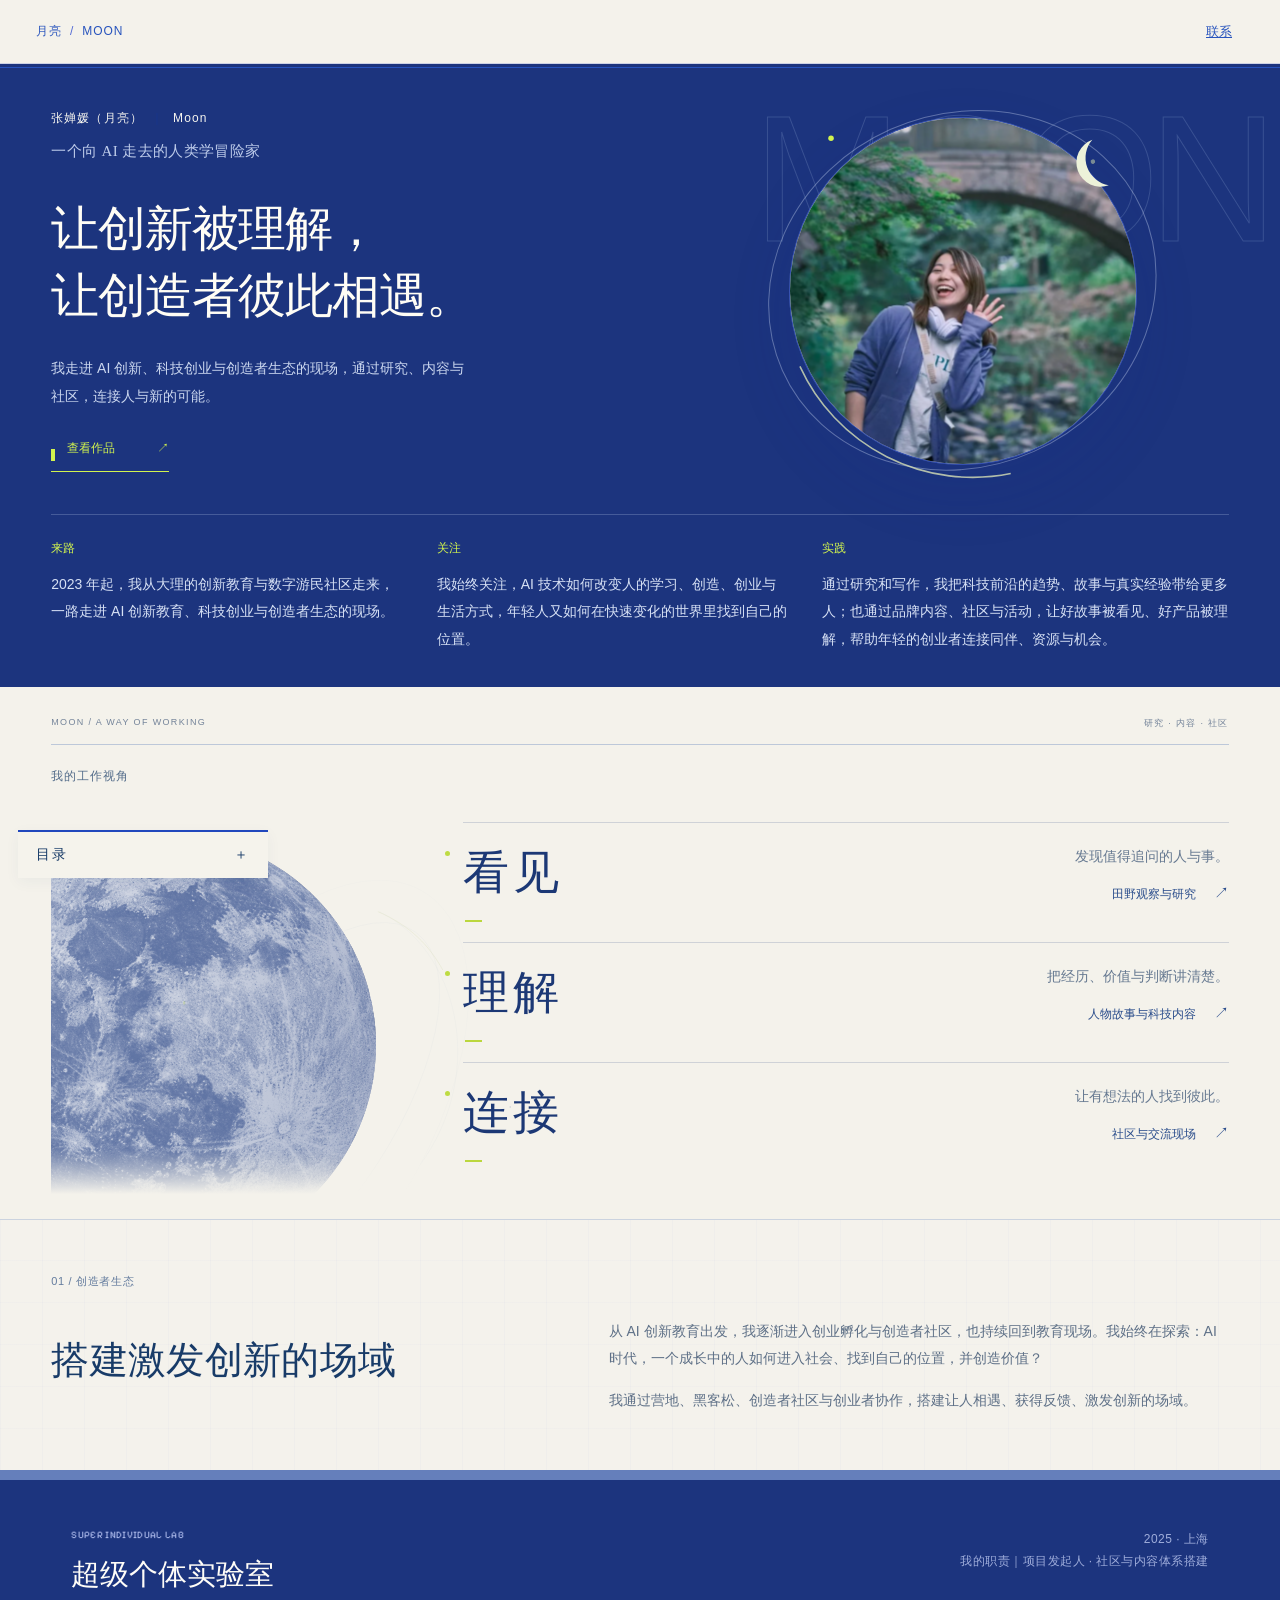
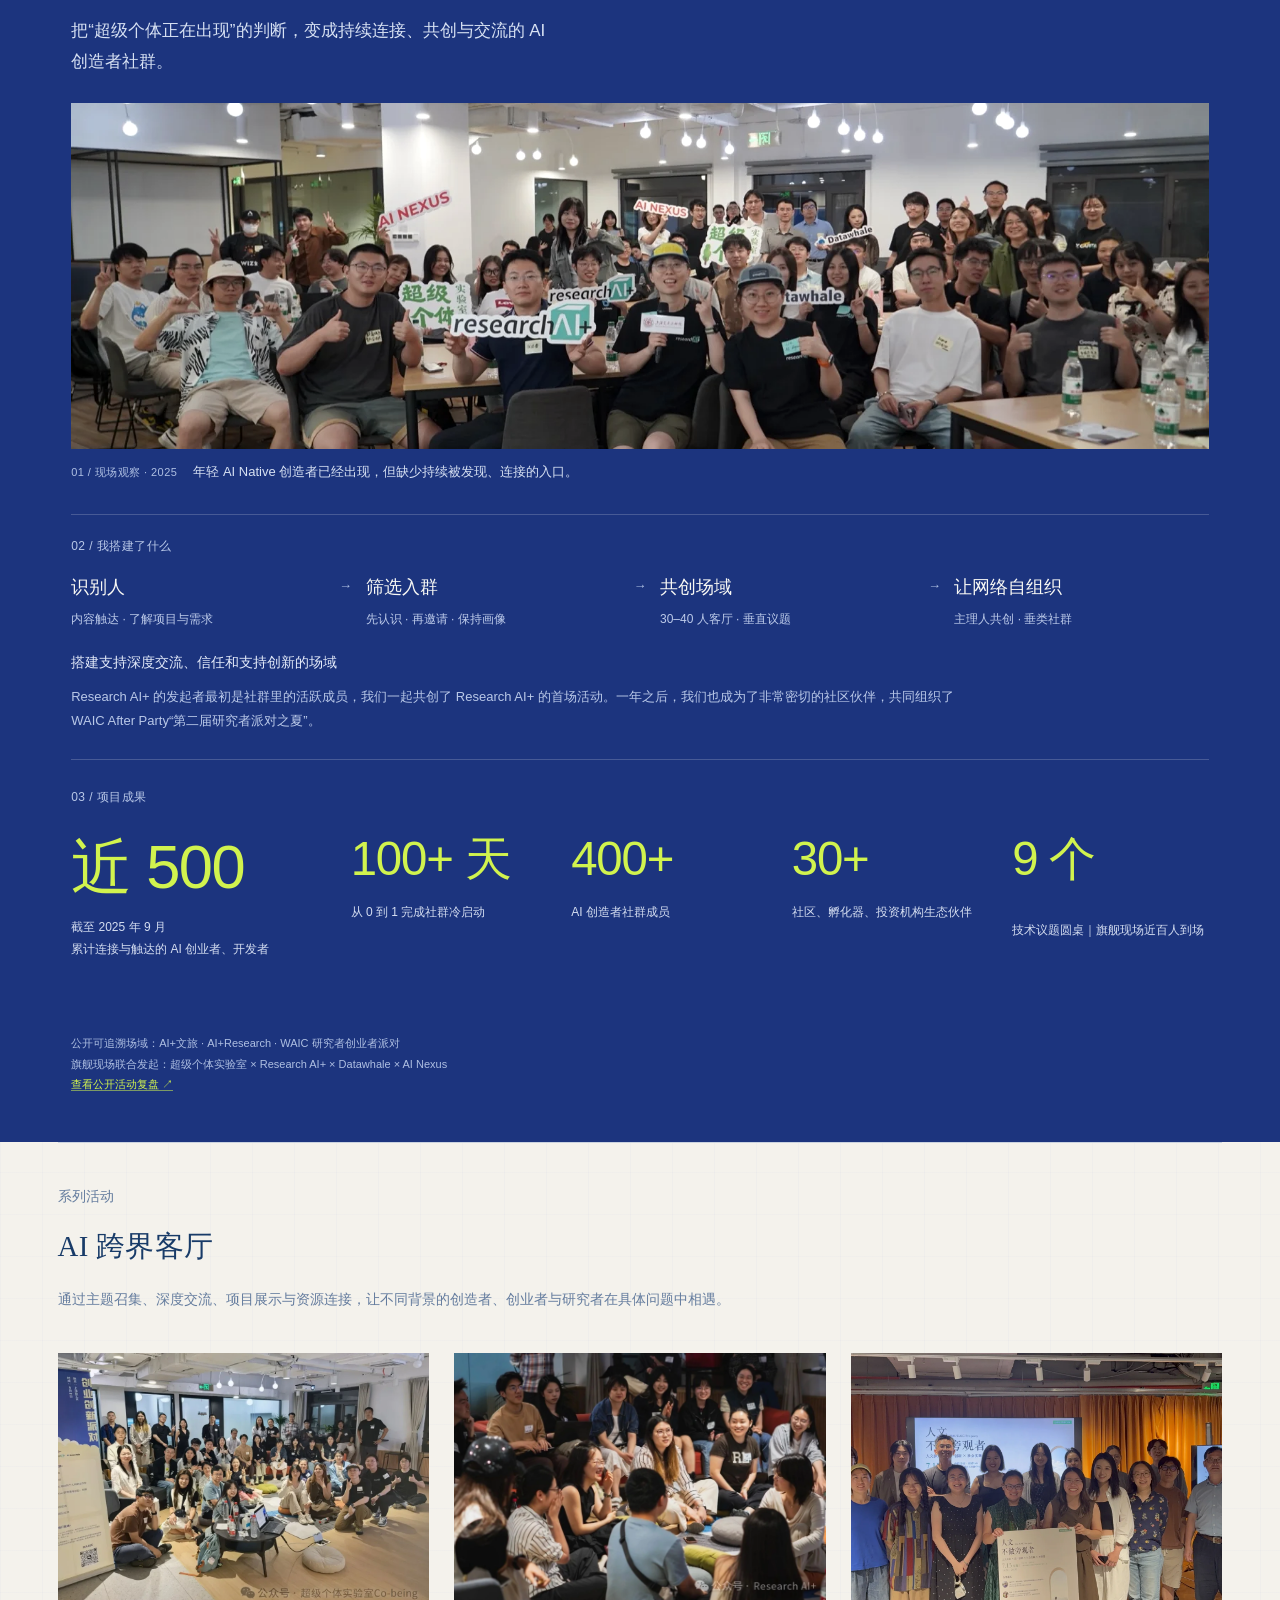
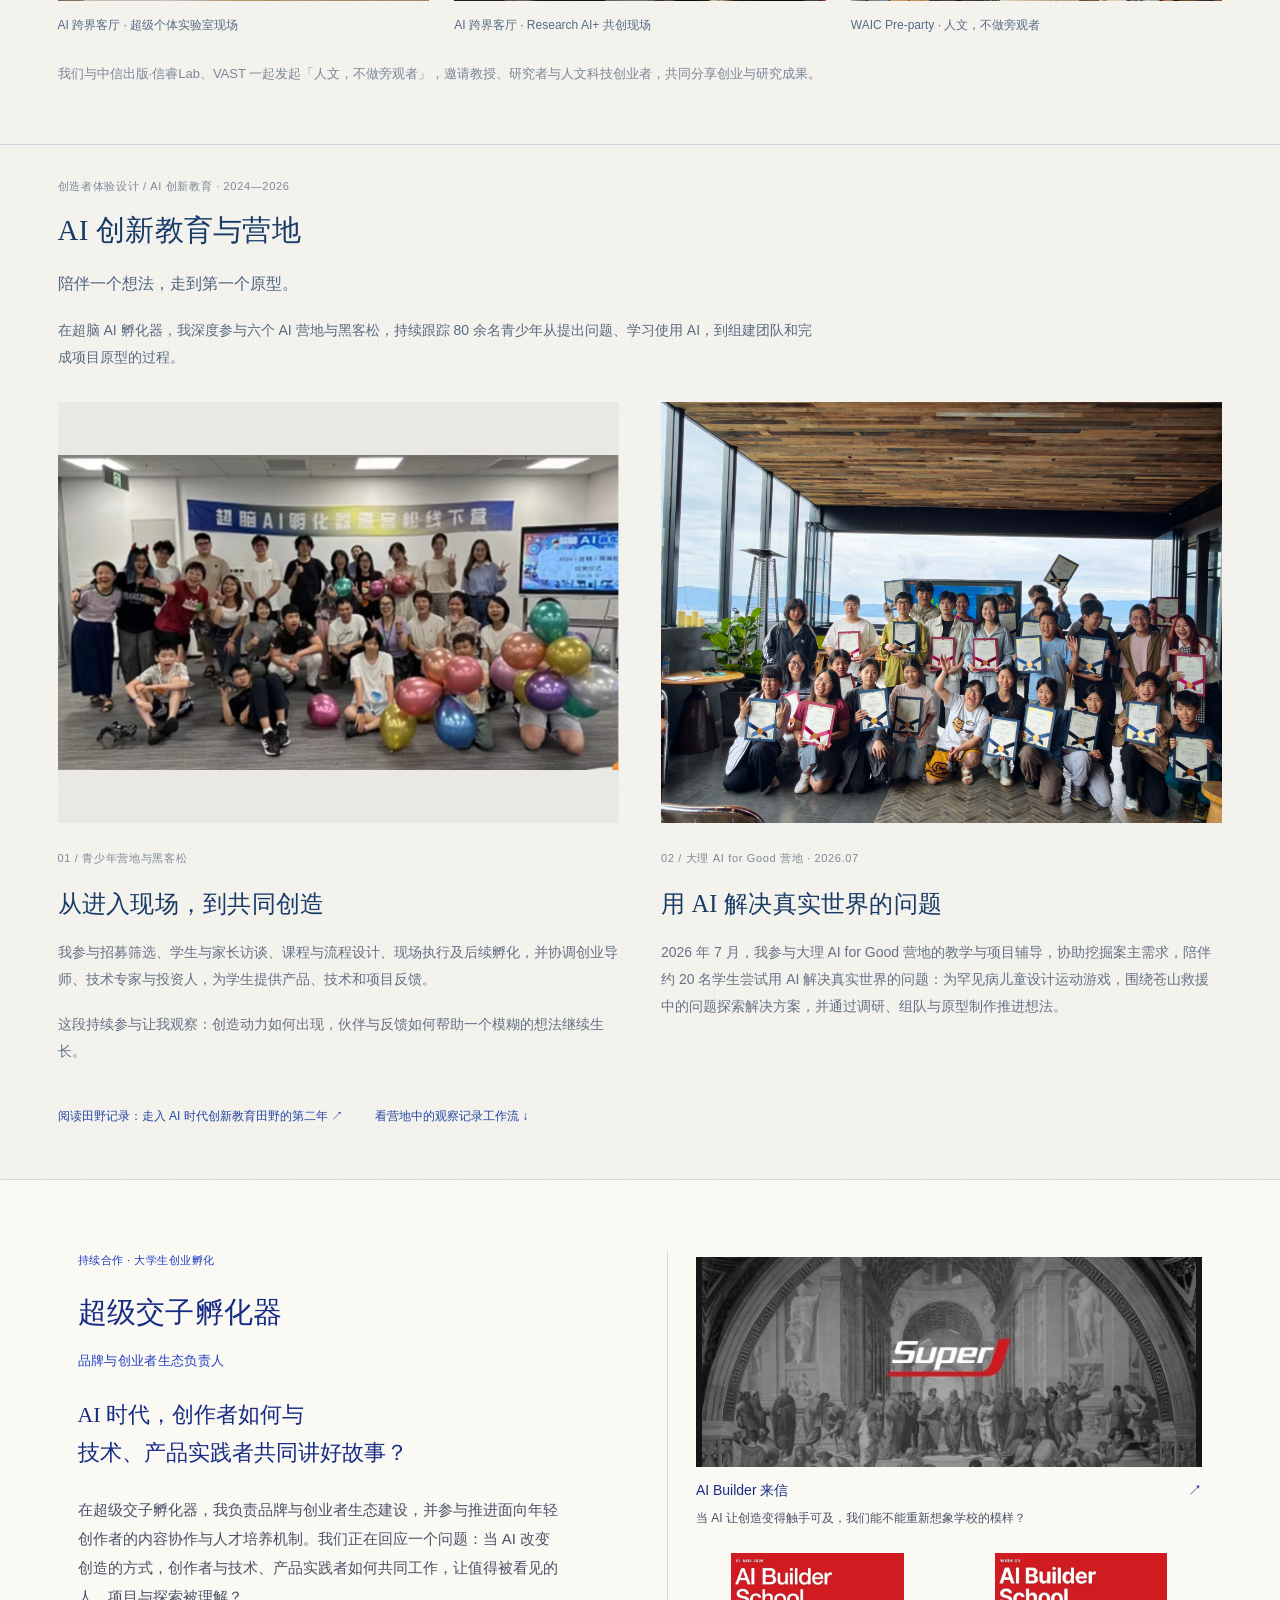
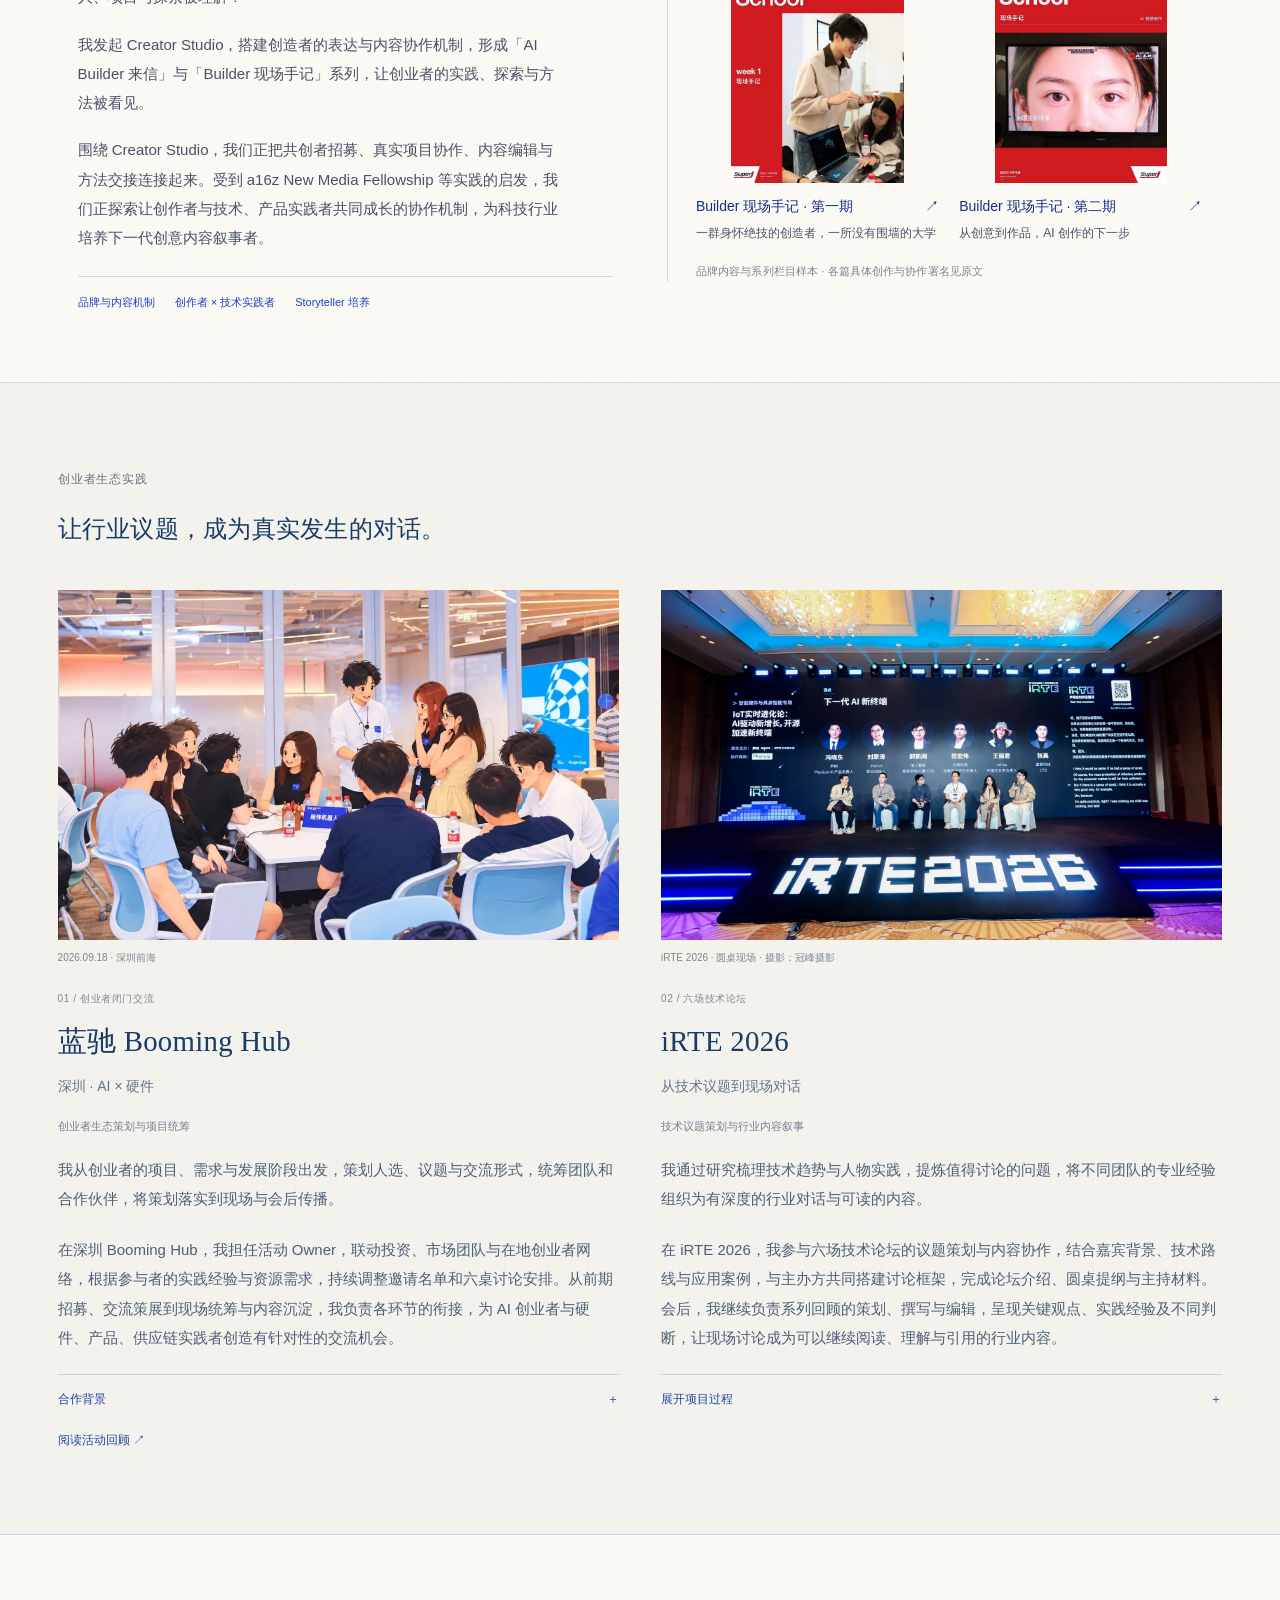
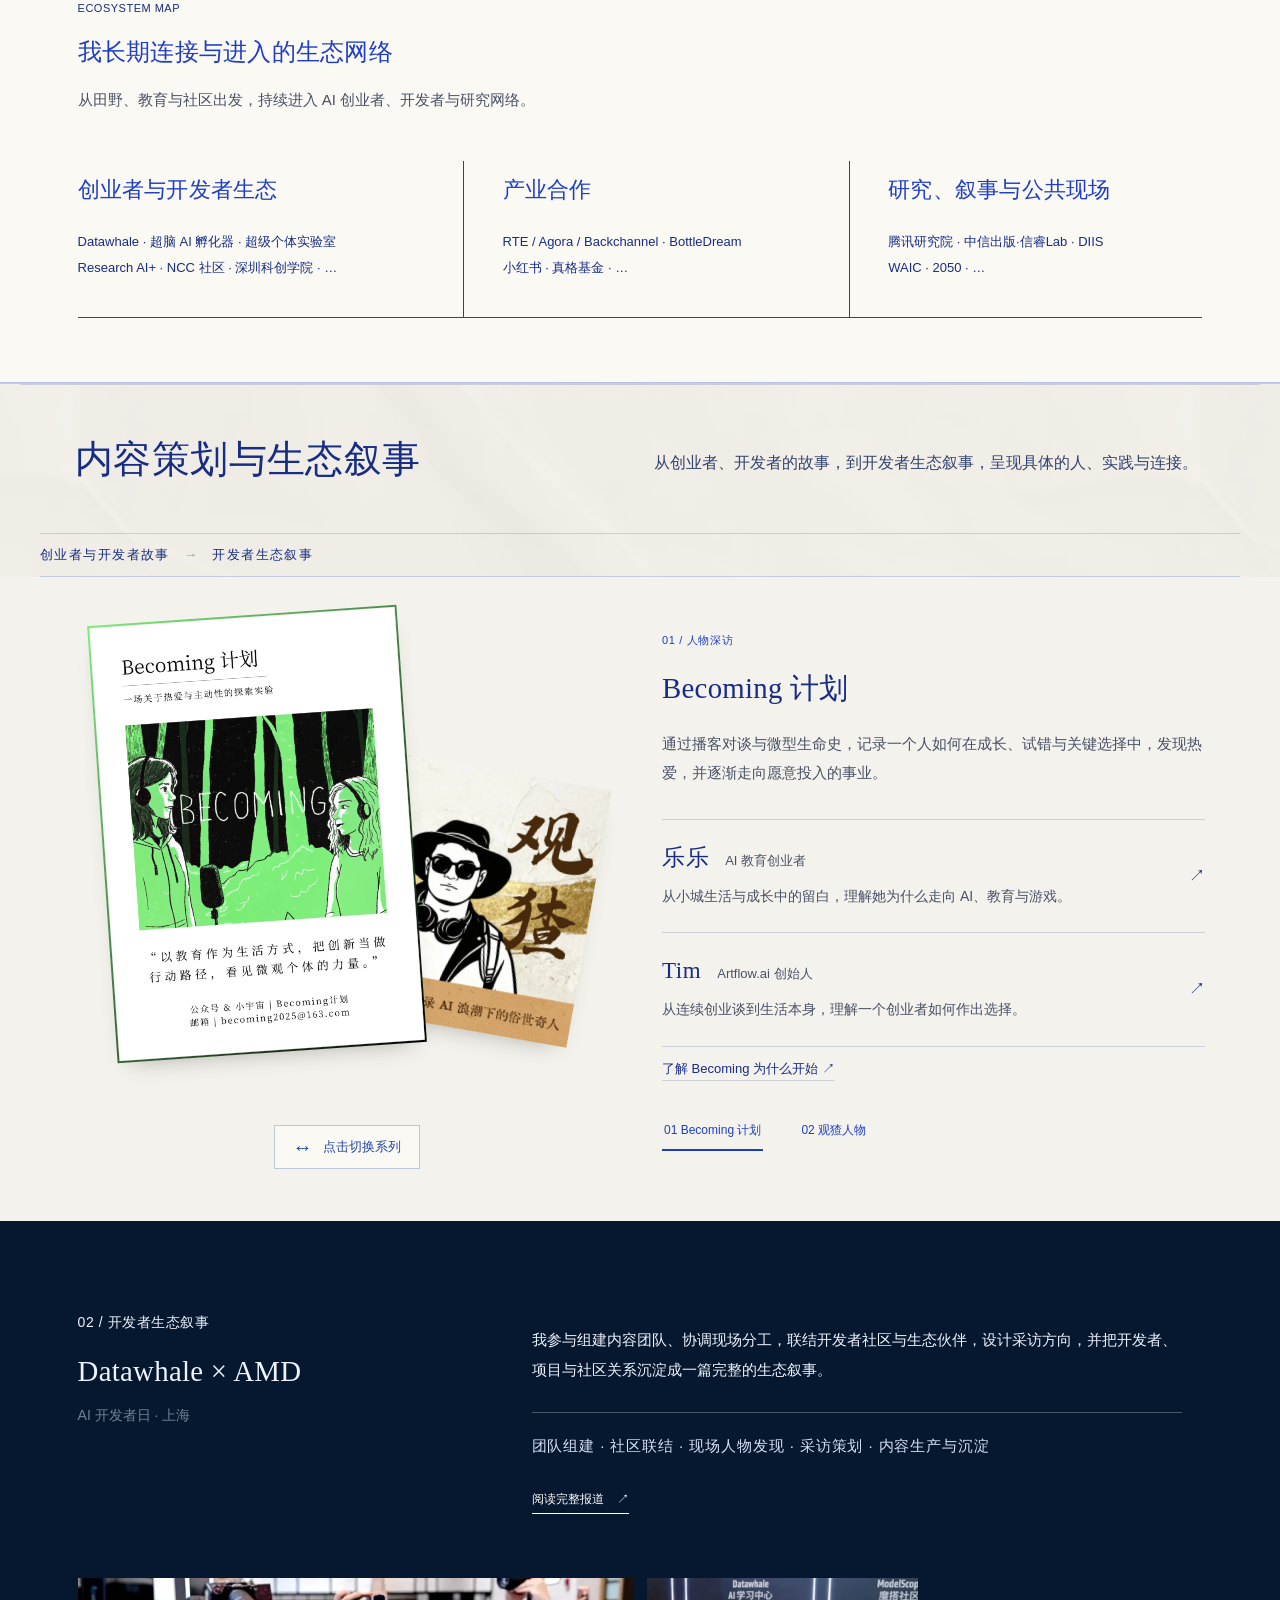
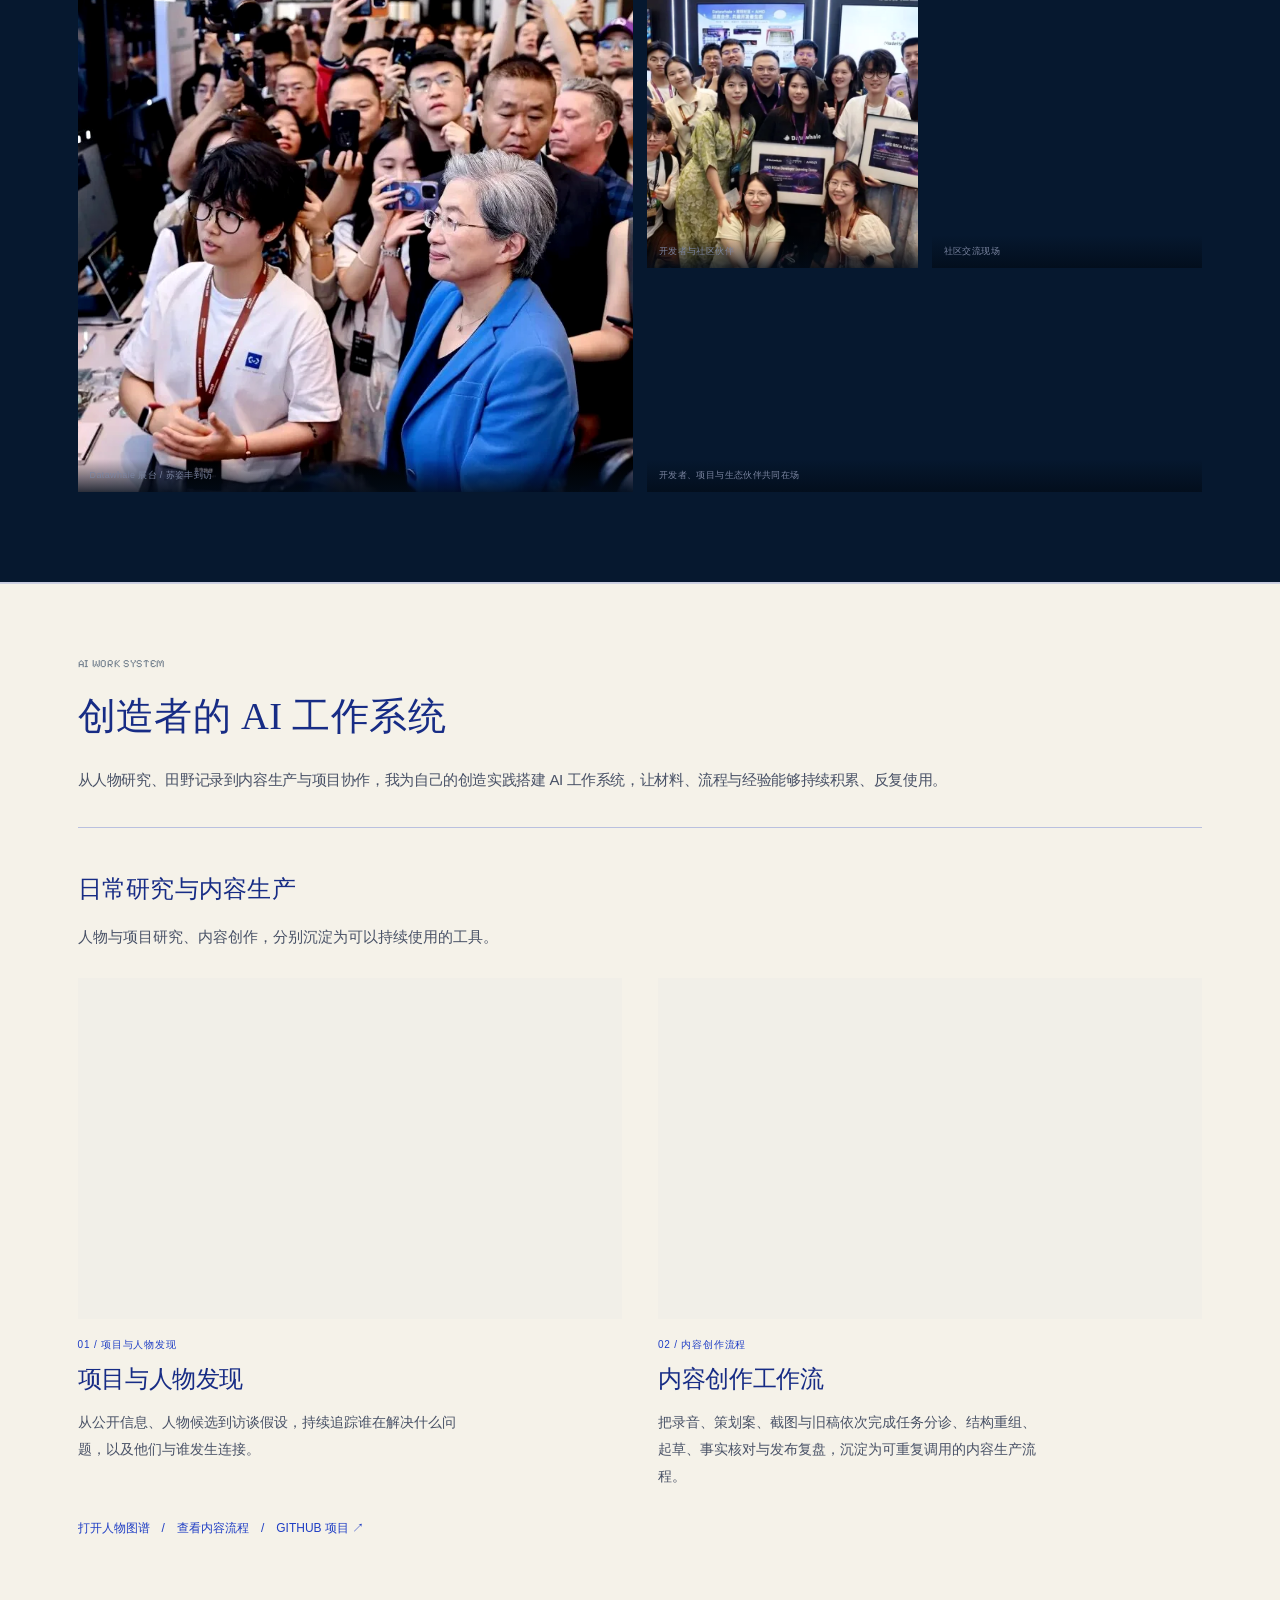
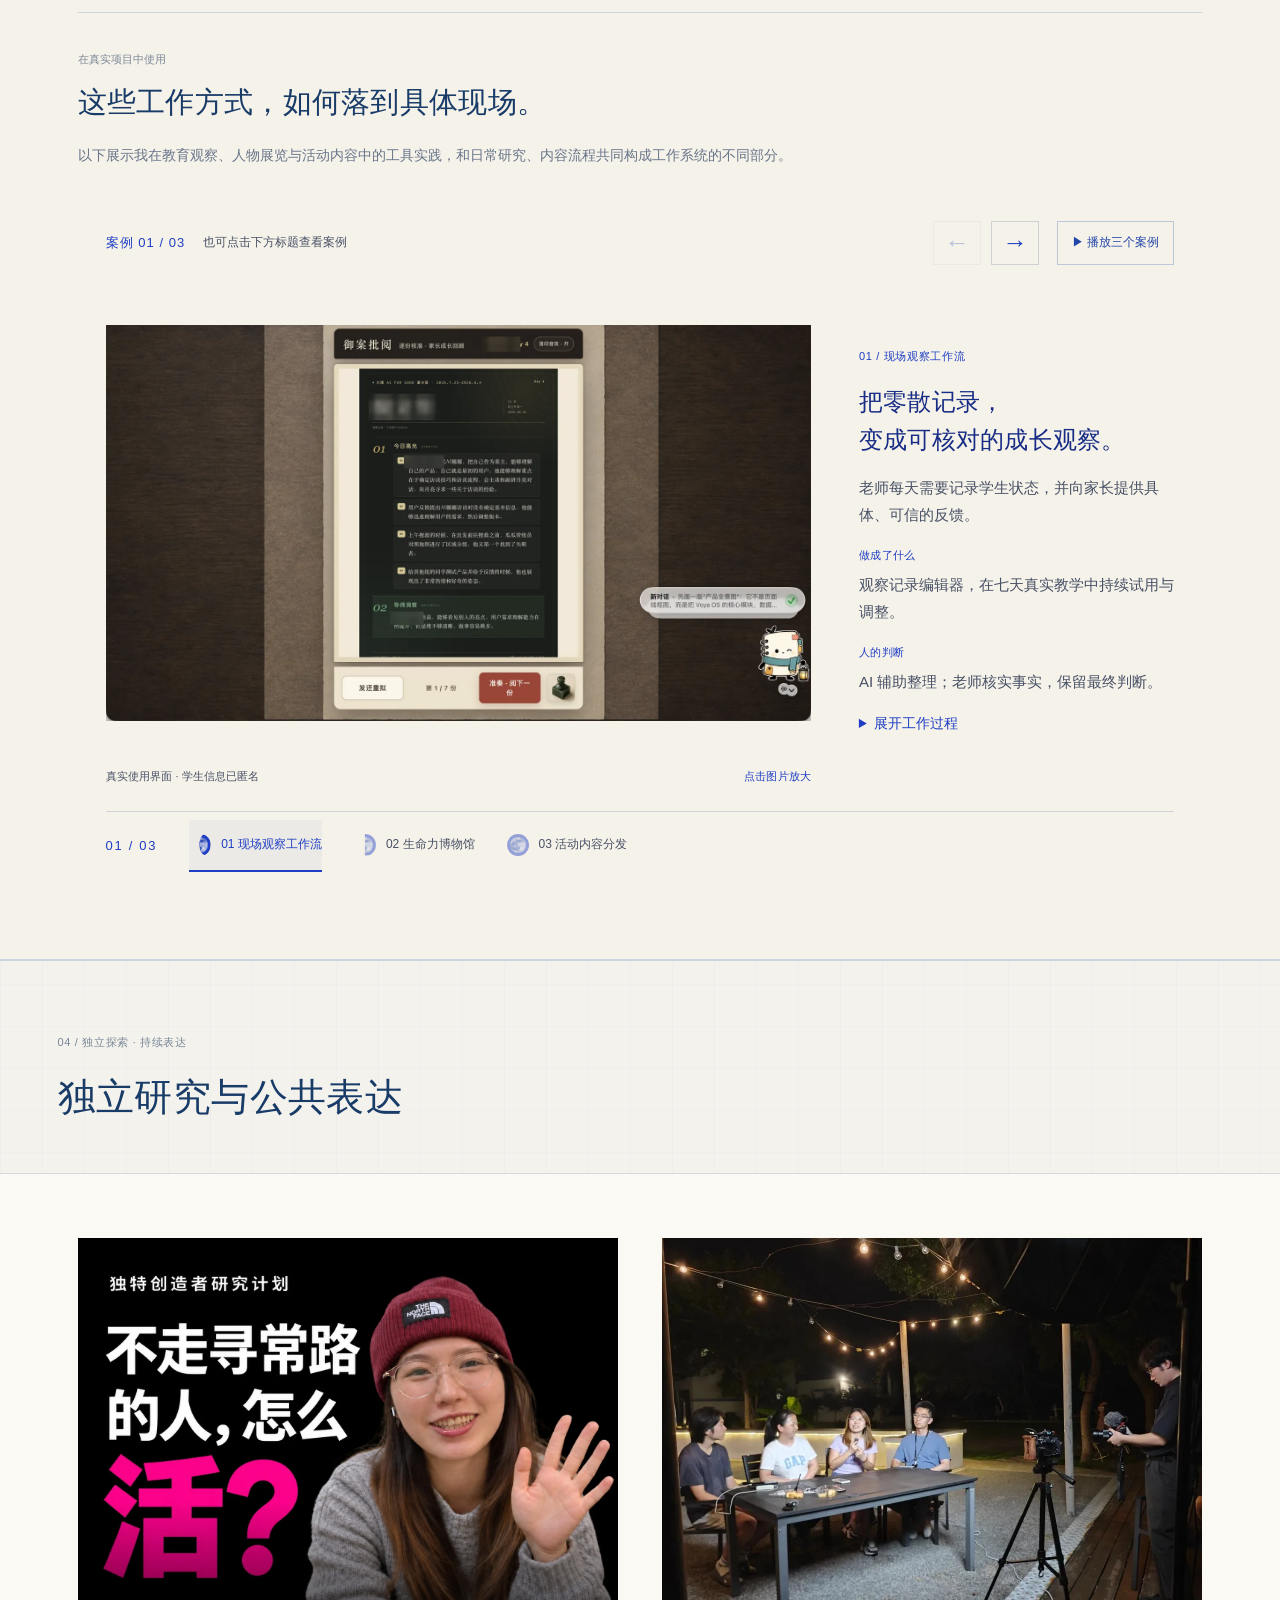
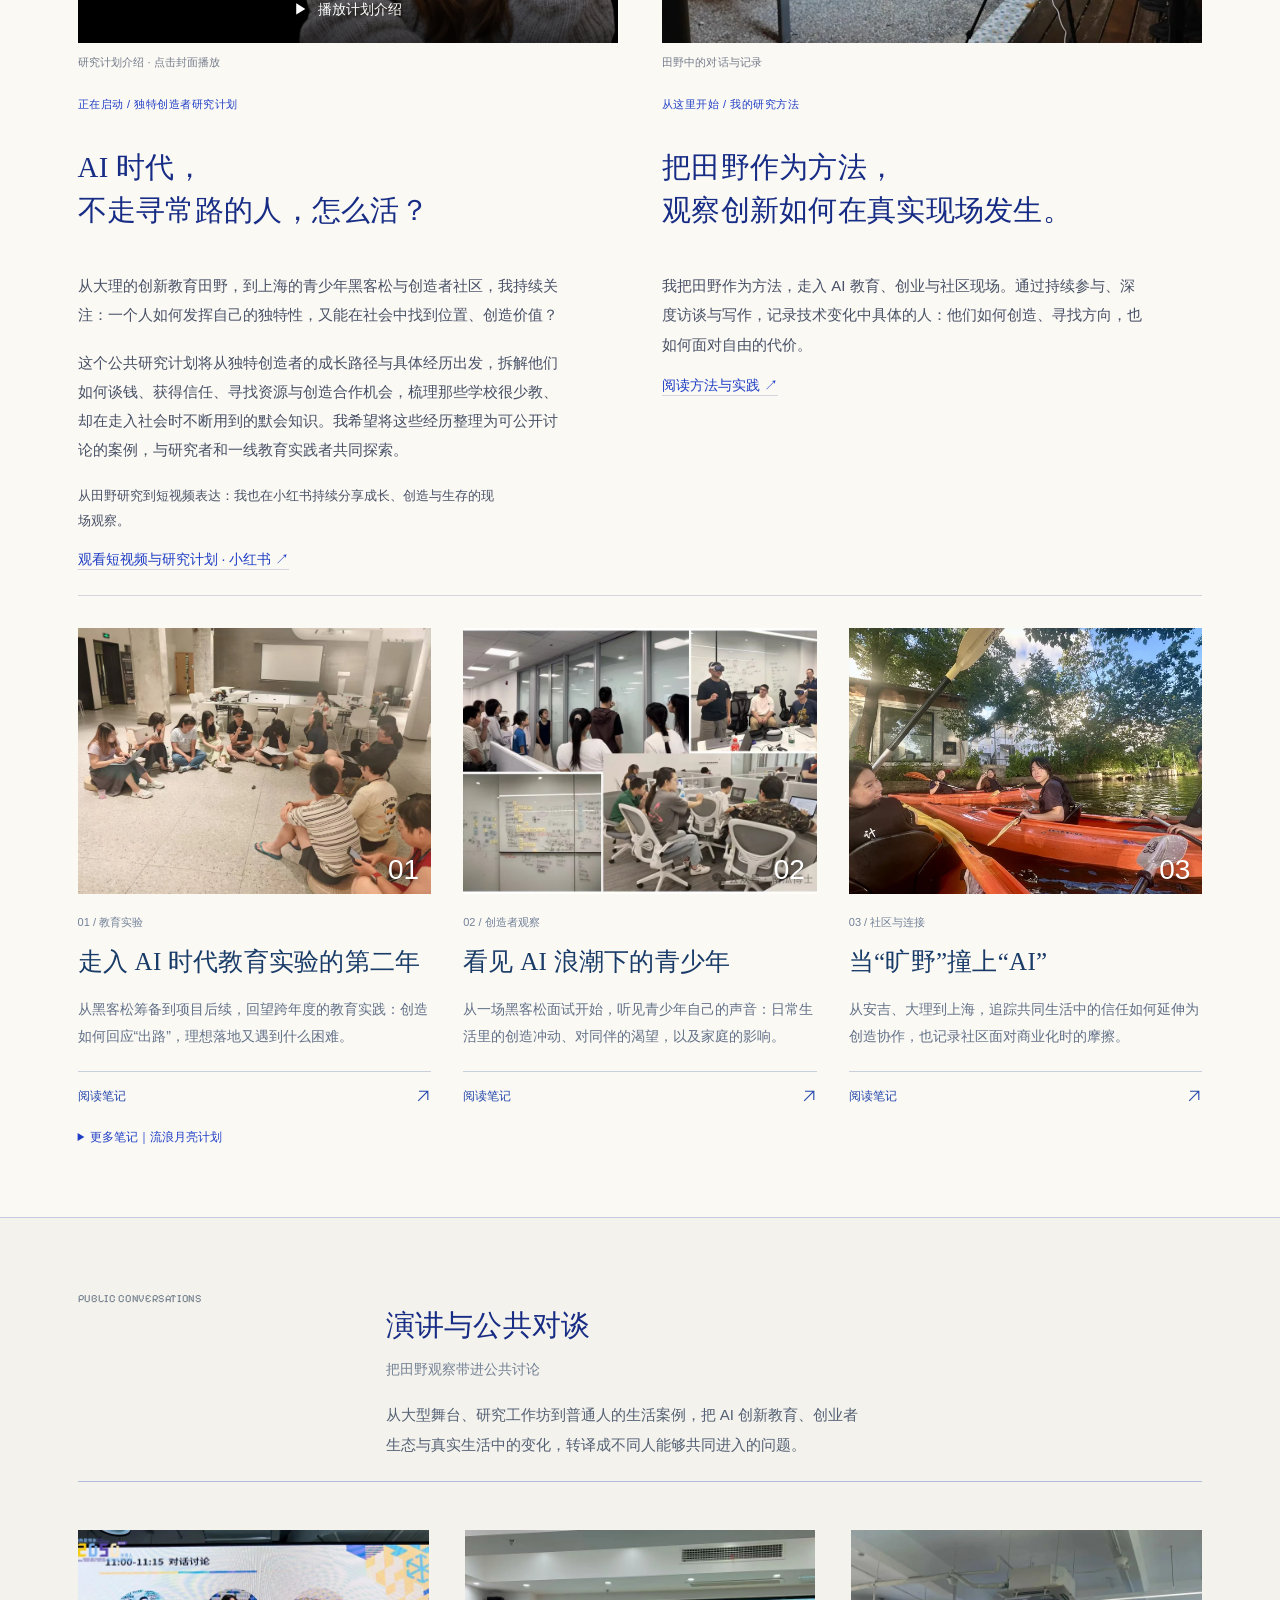
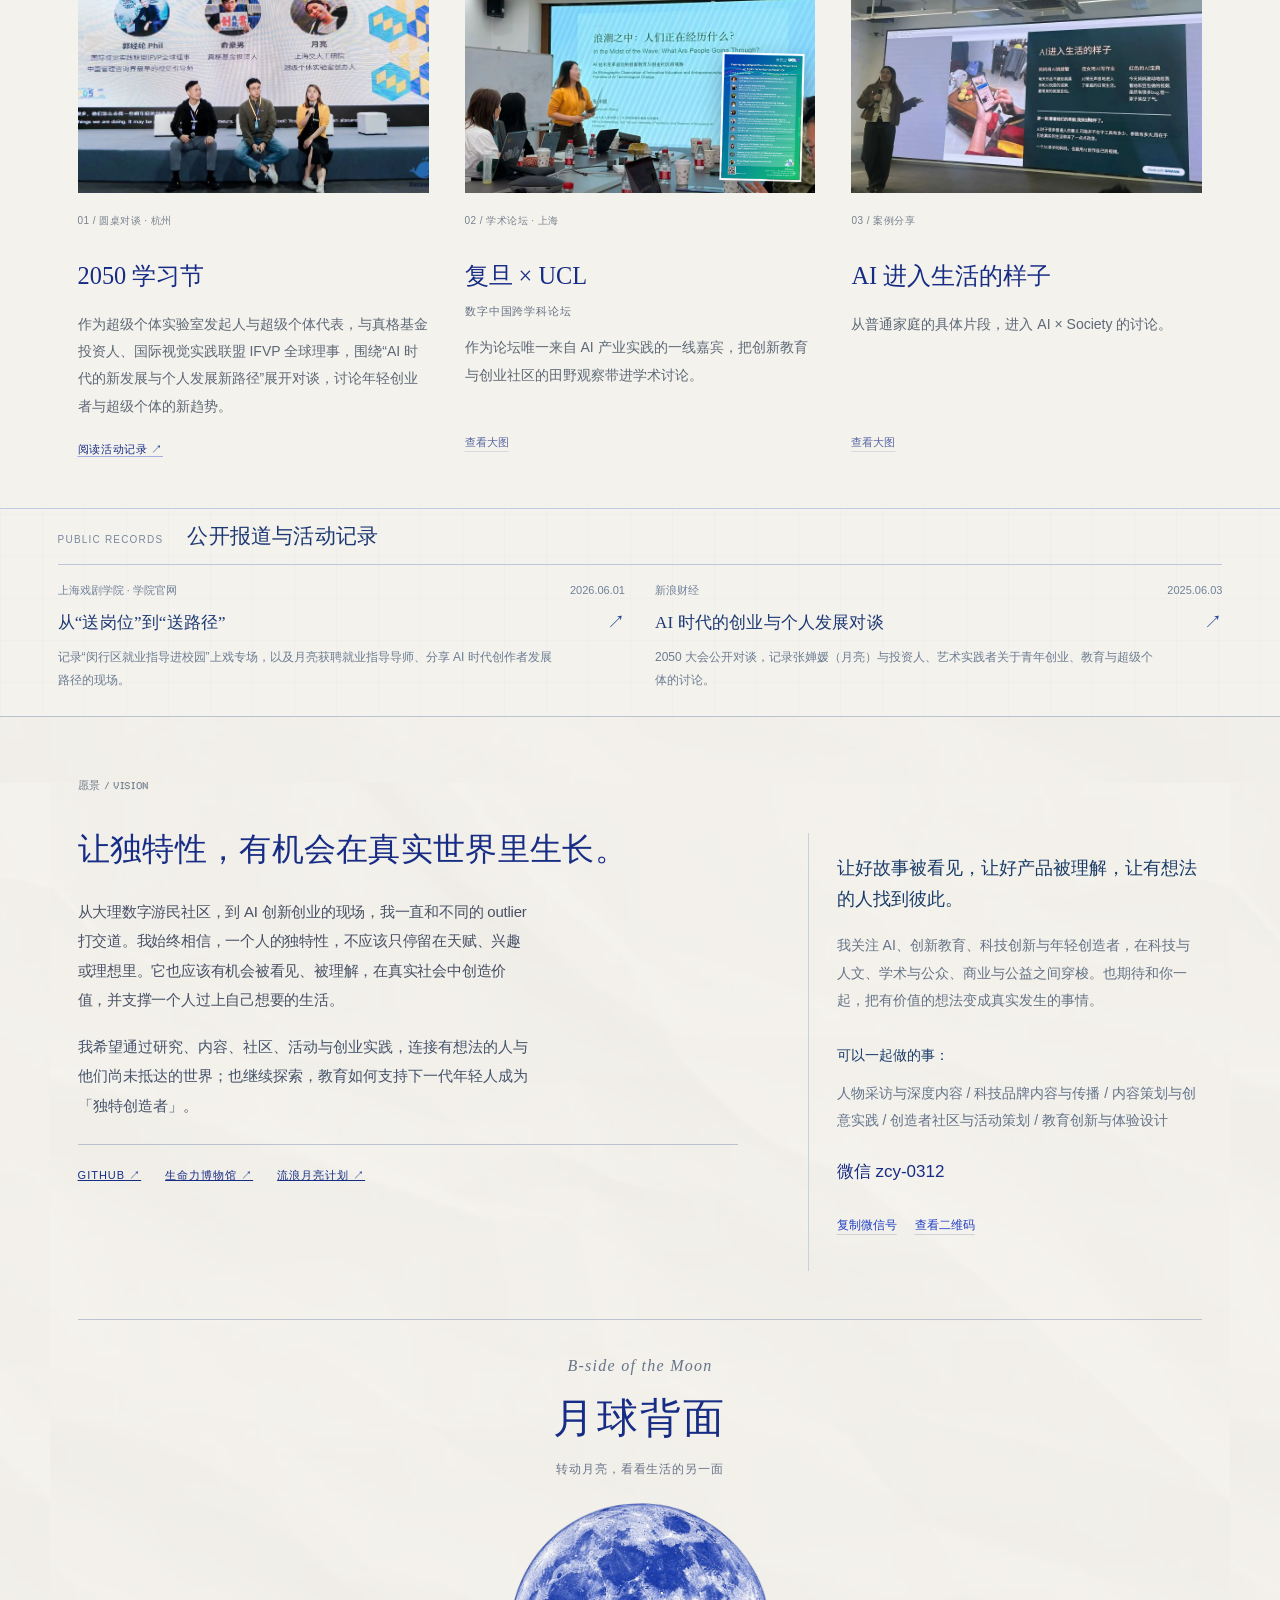
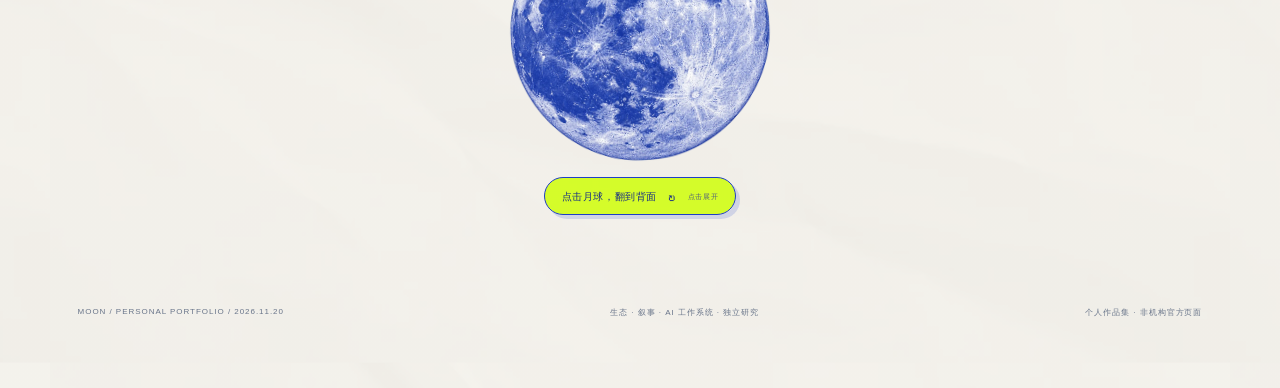
==== commit cd5c30a5: "Publish refined lunar work perspective composition" ====
--- a/index.html
+++ b/index.html
@@ -6548,7 +6548,87 @@
 html body.lunar-home .public-records__description{font-size:12px!important;line-height:1.9!important;color:#6b7c92;margin:0!important;max-width:42em}
 @media(max-width:700px){html body.lunar-home .public-records{padding-top:8px;padding-bottom:20px}.public-records__head{display:block;padding-bottom:12px}.public-records__head>p{margin-bottom:9px}html body.lunar-home .public-records__head h2{font-size:20px!important}.public-records__list{grid-template-columns:1fr;gap:16px}.public-records__list article{padding-top:14px}.public-records__list article+article{border-top:1px solid #c5cfdd}.public-records__meta{flex-wrap:wrap;gap:2px 12px;font-size:10px}html body.lunar-home .public-records__list h3{font-size:17px!important}.public-records__description{max-width:none}}
 </style>
-</head>
+<style id="lunar-editorial-published-v2">
+.lunar-preview-module .scene{height:535px;min-height:535px;padding:25px 36px;isolation:isolate}
+.lunar-preview-module .frame{padding-bottom:12px}
+.lunar-preview-module .top{font-size:9px;letter-spacing:.15em;padding-bottom:15px}
+.lunar-preview-module .intro{margin-top:22px}
+.lunar-preview-module .wordmark{display:none}
+.lunar-preview-module .moon{width:490px;height:490px;left:-165px;top:125px;transform:rotate(-16deg);opacity:.82;z-index:0}
+.lunar-preview-module .moon img{transform:scale(1.19);filter:grayscale(1) contrast(1.13)}
+.lunar-preview-module .scene:after{height:55px;z-index:2}
+.lunar-preview-module .orbits{left:-7%;top:65px;width:75%;height:490px;opacity:.35;z-index:1}
+.lunar-preview-module .note{position:absolute;left:29%;width:66%;max-width:none;display:grid;grid-template-columns:205px 1fr;grid-template-rows:auto auto;column-gap:40px;padding:18px 0 22px;border-top:1px solid #1d39742b}
+.lunar-preview-module .observe{top:135px}.lunar-preview-module .interpret{top:260px}.lunar-preview-module .connect{top:385px}
+html body.lunar-home .lunar-preview-module .note h2{grid-row:1/3;grid-column:1;font-size:58px!important;line-height:1.1!important;letter-spacing:.12em!important;margin:0!important;position:relative;z-index:2}
+html body.lunar-home .lunar-preview-module .note p{grid-column:2;align-self:end;font-size:13px!important;padding-top:3px;position:relative;z-index:2}
+.lunar-preview-module .node-link{grid-column:2;font-size:11px!important;margin-top:12px;gap:18px;justify-content:space-between;max-width:290px;position:relative;z-index:2}
+.lunar-preview-module .dot{width:7px;height:7px;top:29px;left:-23px;box-shadow:none}
+.lunar-preview-module .note h2::after{position:absolute;content:'';width:22px;height:3px;background:#bbd73e;left:2px;bottom:-15px}
+.lunar-preview-module .note h2 .number{display:inline!important;position:absolute;left:-25px;top:39px;font:italic 10px Georgia,serif;color:#71854b}
+.lunar-preview-module .interpret h2{padding-left:24px}.lunar-preview-module .interpret h2::after{left:26px}
+.lunar-preview-module .connect h2{padding-left:48px}.lunar-preview-module .connect h2::after{left:50px}
+@media(max-width:900px) and (min-width:701px){.lunar-preview-module .note{left:27%;width:69%;grid-template-columns:170px 1fr;column-gap:18px}html body.lunar-home .lunar-preview-module .note h2{font-size:45px!important}}
+@media(max-width:700px){
+.lunar-preview-module .scene{height:600px;min-height:600px;padding:22px 15px}
+.lunar-preview-module .top{font-size:8px;letter-spacing:.07em}.lunar-preview-module .intro{margin-top:20px}
+.lunar-preview-module .moon{width:350px;height:350px;left:-225px;top:325px;opacity:.55}
+.lunar-preview-module .orbits{left:-55%;top:170px;width:135%;height:420px;opacity:.22}
+.lunar-preview-module .note{left:22%;width:74%;grid-template-columns:1fr;grid-template-rows:auto auto auto;padding:17px 0 0;border-top:1px solid #1d39742b;column-gap:0}
+.lunar-preview-module .observe{top:135px}.lunar-preview-module .interpret{top:285px}.lunar-preview-module .connect{top:435px}
+html body.lunar-home .lunar-preview-module .note h2{grid-column:1;grid-row:1;font-size:38px!important;padding-left:0!important;line-height:1.1!important}
+html body.lunar-home .lunar-preview-module .note p{grid-column:1;grid-row:2;font-size:11px!important;padding-top:12px}
+.lunar-preview-module .node-link{grid-column:1;grid-row:3;font-size:10px!important;margin-top:8px;max-width:none}
+.lunar-preview-module .dot{left:-17px;top:24px;width:5px;height:5px}
+.lunar-preview-module .note h2::after{display:none}.lunar-preview-module .note h2 .number{left:-19px;top:26px;font-size:8px}
+}
+
+@media(min-width:701px){
+html body.lunar-home #collaborate .note{left:31%;width:58%;grid-template-columns:155px minmax(0,1fr);column-gap:24px}
+html body.lunar-home #collaborate .note h2{font-size:42px!important;padding-left:0!important;letter-spacing:.09em!important}
+html body.lunar-home #collaborate .note h2::after{left:2px;bottom:-17px;width:17px;height:2px}
+html body.lunar-home #collaborate .note p{font-size:12px!important;padding-top:0}
+html body.lunar-home #collaborate .node-link{max-width:240px;margin-top:11px}
+html body.lunar-home #collaborate .moon{width:450px;height:450px;left:-135px;top:145px}
+html body.lunar-home #collaborate .orbits{width:52%;opacity:.23}
+html body.lunar-home #collaborate .note .number{display:none!important}
+html body.lunar-home #collaborate .dot{top:28px;left:-18px;width:5px;height:5px}
+}
+@media(min-width:701px) and (max-width:900px){html body.lunar-home #collaborate .note{left:32%;width:64%;grid-template-columns:125px minmax(0,1fr);column-gap:15px}html body.lunar-home #collaborate .note h2{font-size:35px!important}}
+
+@media(min-width:901px){
+html body.lunar-home #collaborate .scene{max-width:1060px;margin-inline:auto}
+html body.lunar-home #collaborate .note{left:36%;width:57%;grid-template-columns:135px minmax(0,1fr);column-gap:22px}
+html body.lunar-home #collaborate .node-link{max-width:none;width:100%;box-sizing:border-box;justify-content:space-between}
+html body.lunar-home #collaborate .moon{width:440px;height:440px;left:-88px;top:150px}
+html body.lunar-home #collaborate .orbits{left:0;width:47%}
+}
+
+@media(min-width:701px){
+html body.lunar-home #collaborate .frame{max-width:none;padding:30px 5.329% 22px}
+html body.lunar-home #collaborate .scene{max-width:none;width:100%;margin:0;padding:0;height:480px;min-height:480px}
+html body.lunar-home #collaborate .top{padding-bottom:14px}
+html body.lunar-home #collaborate .intro{margin-top:20px}
+html body.lunar-home #collaborate .note{left:35%;width:65%;grid-template-columns:135px minmax(0,1fr);column-gap:24px}
+html body.lunar-home #collaborate .observe{top:105px}
+html body.lunar-home #collaborate .interpret{top:225px}
+html body.lunar-home #collaborate .connect{top:345px}
+html body.lunar-home #collaborate .moon{top:118px;left:-95px;width:420px;height:420px}
+html body.lunar-home #collaborate .node-link{max-width:none;width:100%}
+html body.lunar-home #collaborate .scene:after{height:48px}
+}
+@media(max-width:700px){html body.lunar-home #collaborate .frame{padding-top:25px;padding-bottom:0}}
+
+@media(min-width:701px){
+html body.lunar-home #collaborate .note{grid-template-columns:minmax(140px,1fr) minmax(260px,1.4fr);column-gap:30px}
+html body.lunar-home #collaborate .note p{text-align:right;font-size:14px!important;justify-self:end}
+html body.lunar-home #collaborate .node-link{justify-content:flex-end;gap:18px;font-size:12px!important;margin-top:12px}
+html body.lunar-home #collaborate .note h2{font-size:46px!important}
+}
+@media(min-width:701px) and (max-width:1000px){html body.lunar-home #collaborate .note{grid-template-columns:120px minmax(0,1fr);column-gap:20px}html body.lunar-home #collaborate .note p{font-size:12px!important}html body.lunar-home #collaborate .note h2{font-size:36px!important}}
+
+@media(min-width:701px){html body.lunar-home #collaborate .frame{padding-inline:4vw}html body.lunar-home .ecology-opening.wrap{padding-inline:4vw}}
+</style></head>
 <body class="lunar-home">
   <a class="skip-link" href="#main">跳到正文</a>
   <header class="site-header">
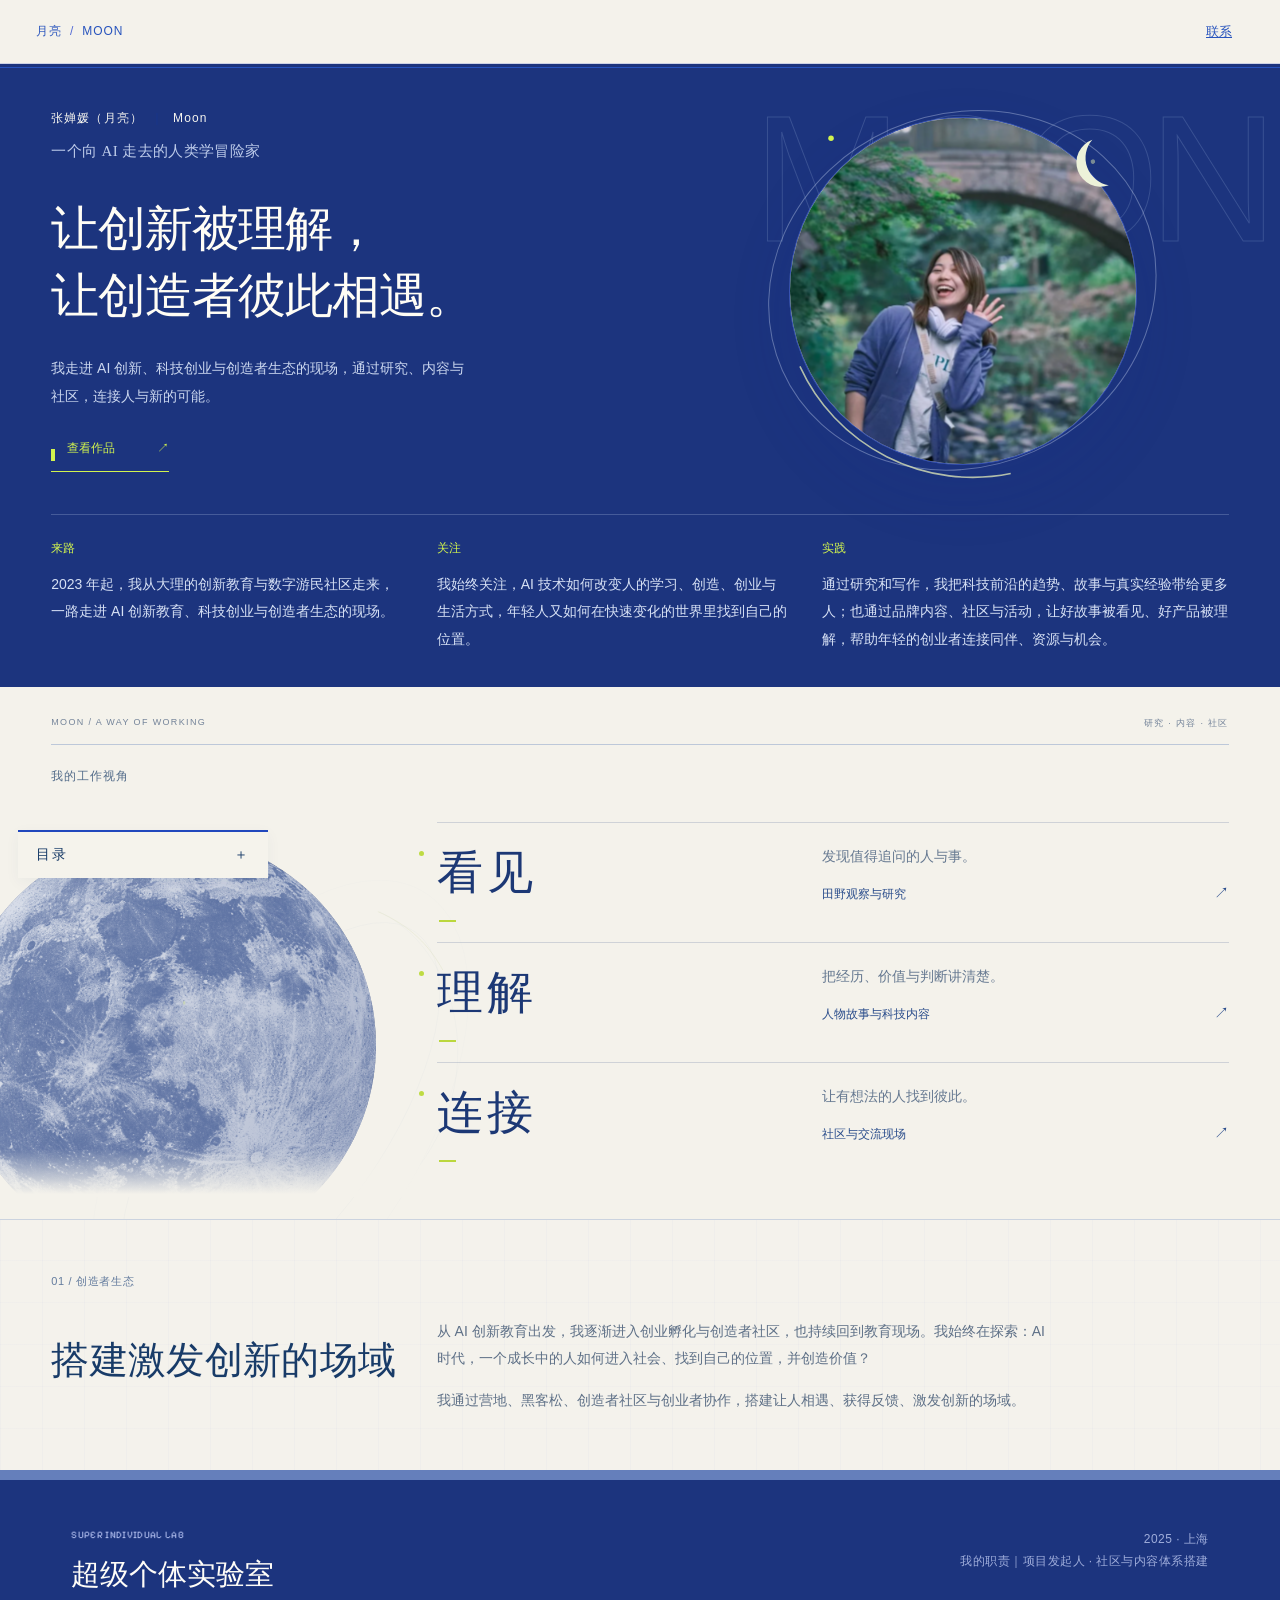
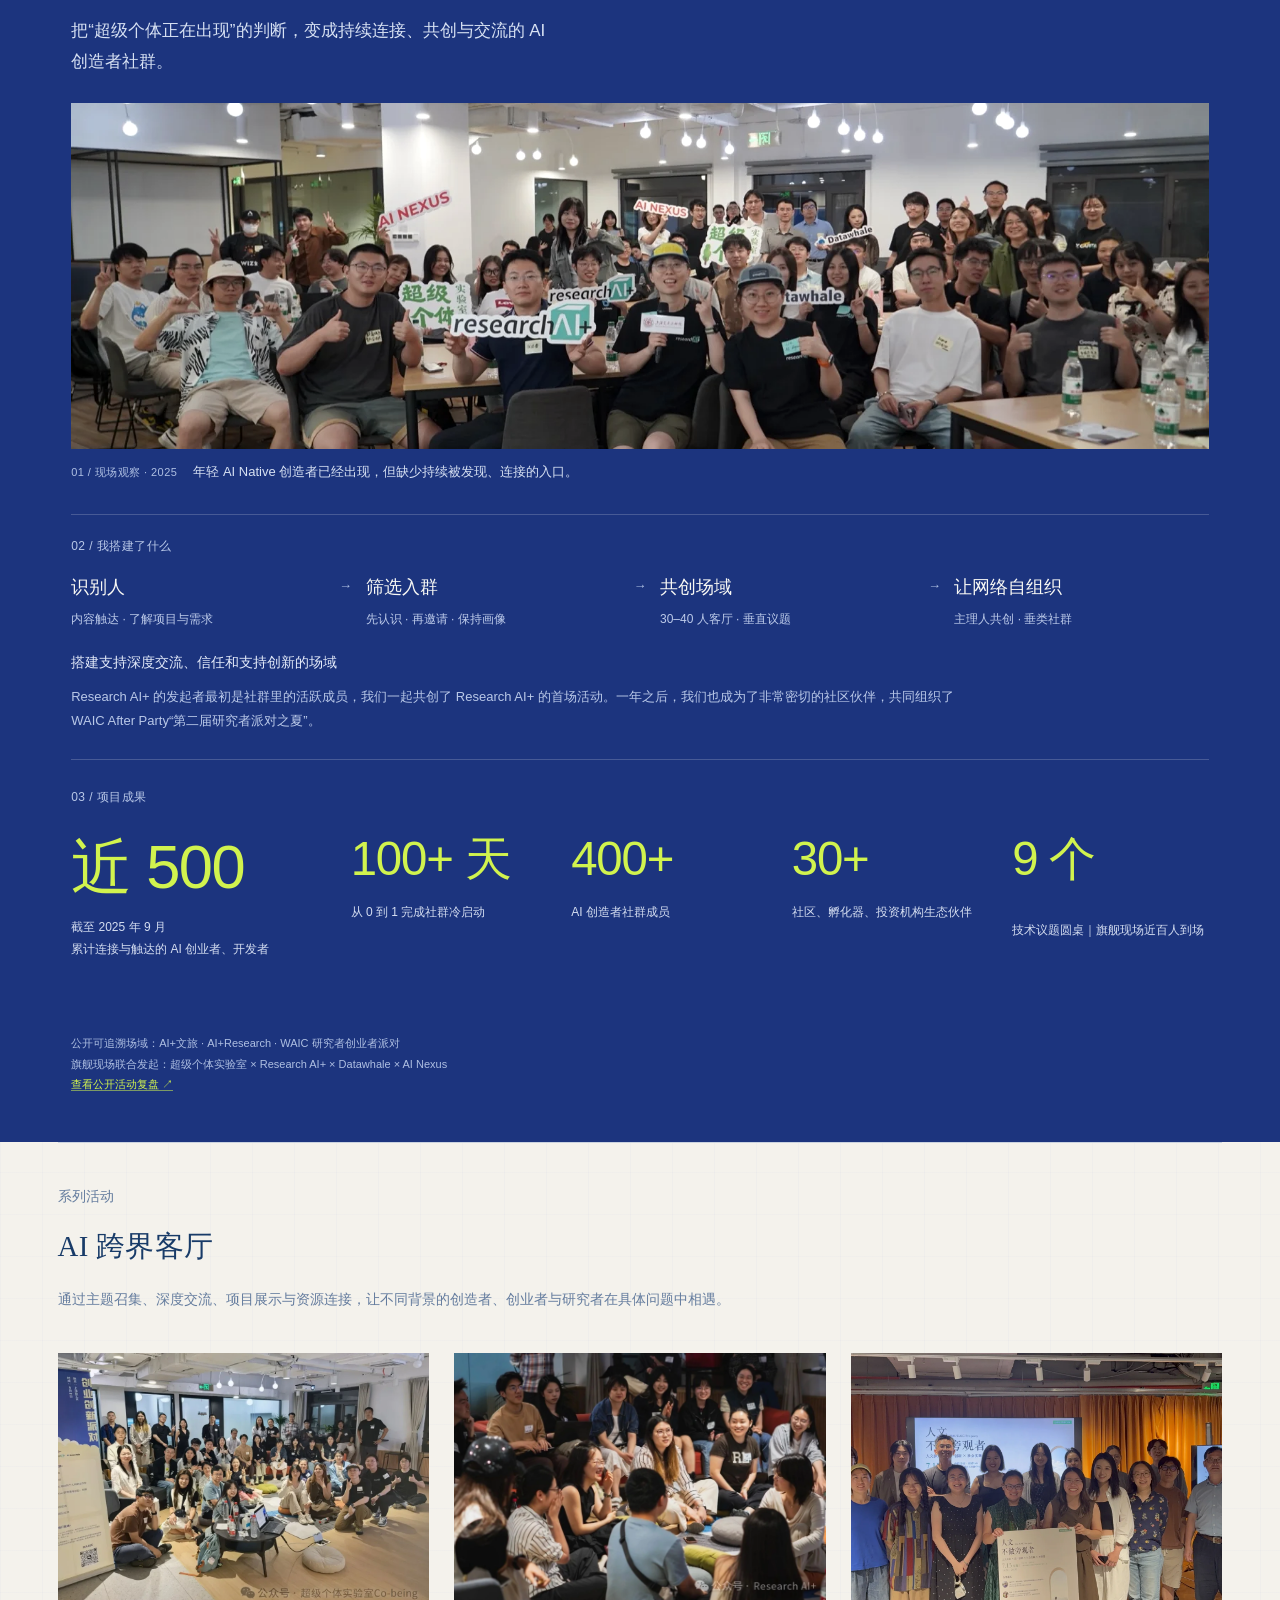
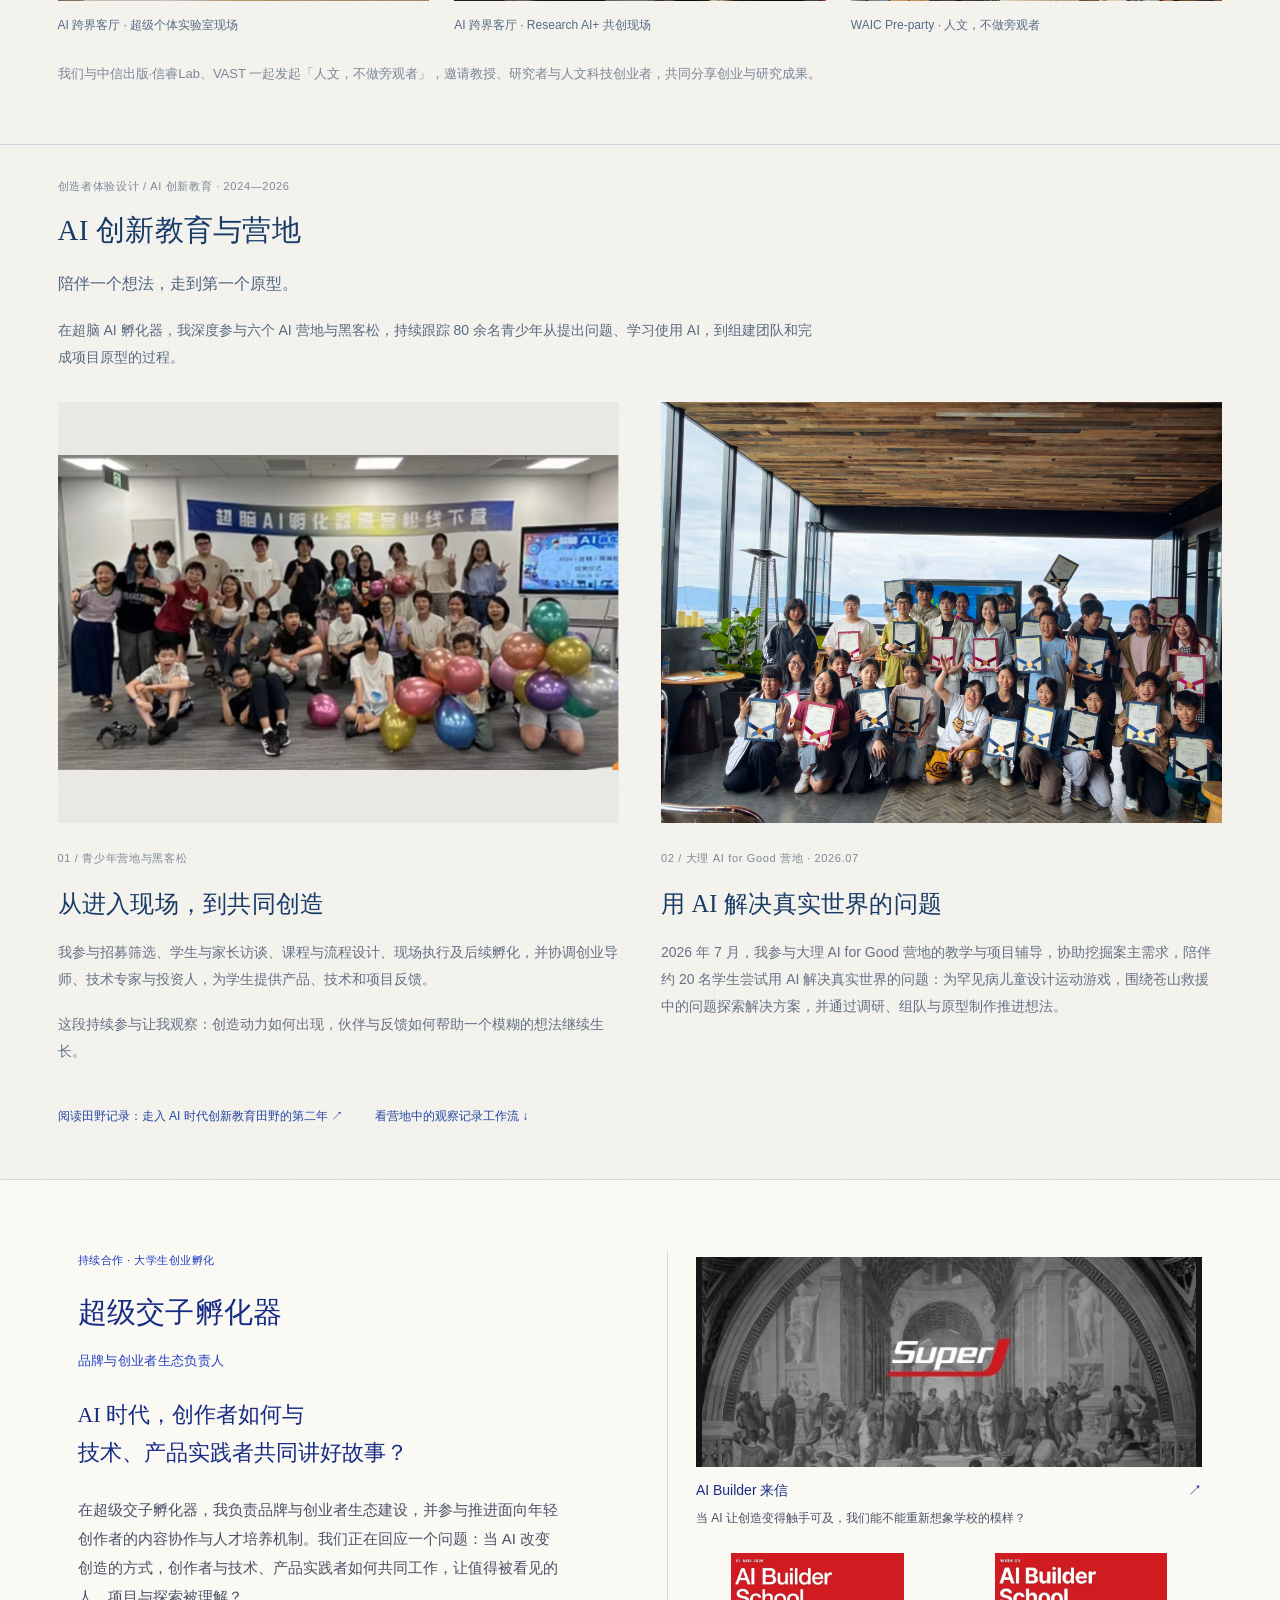
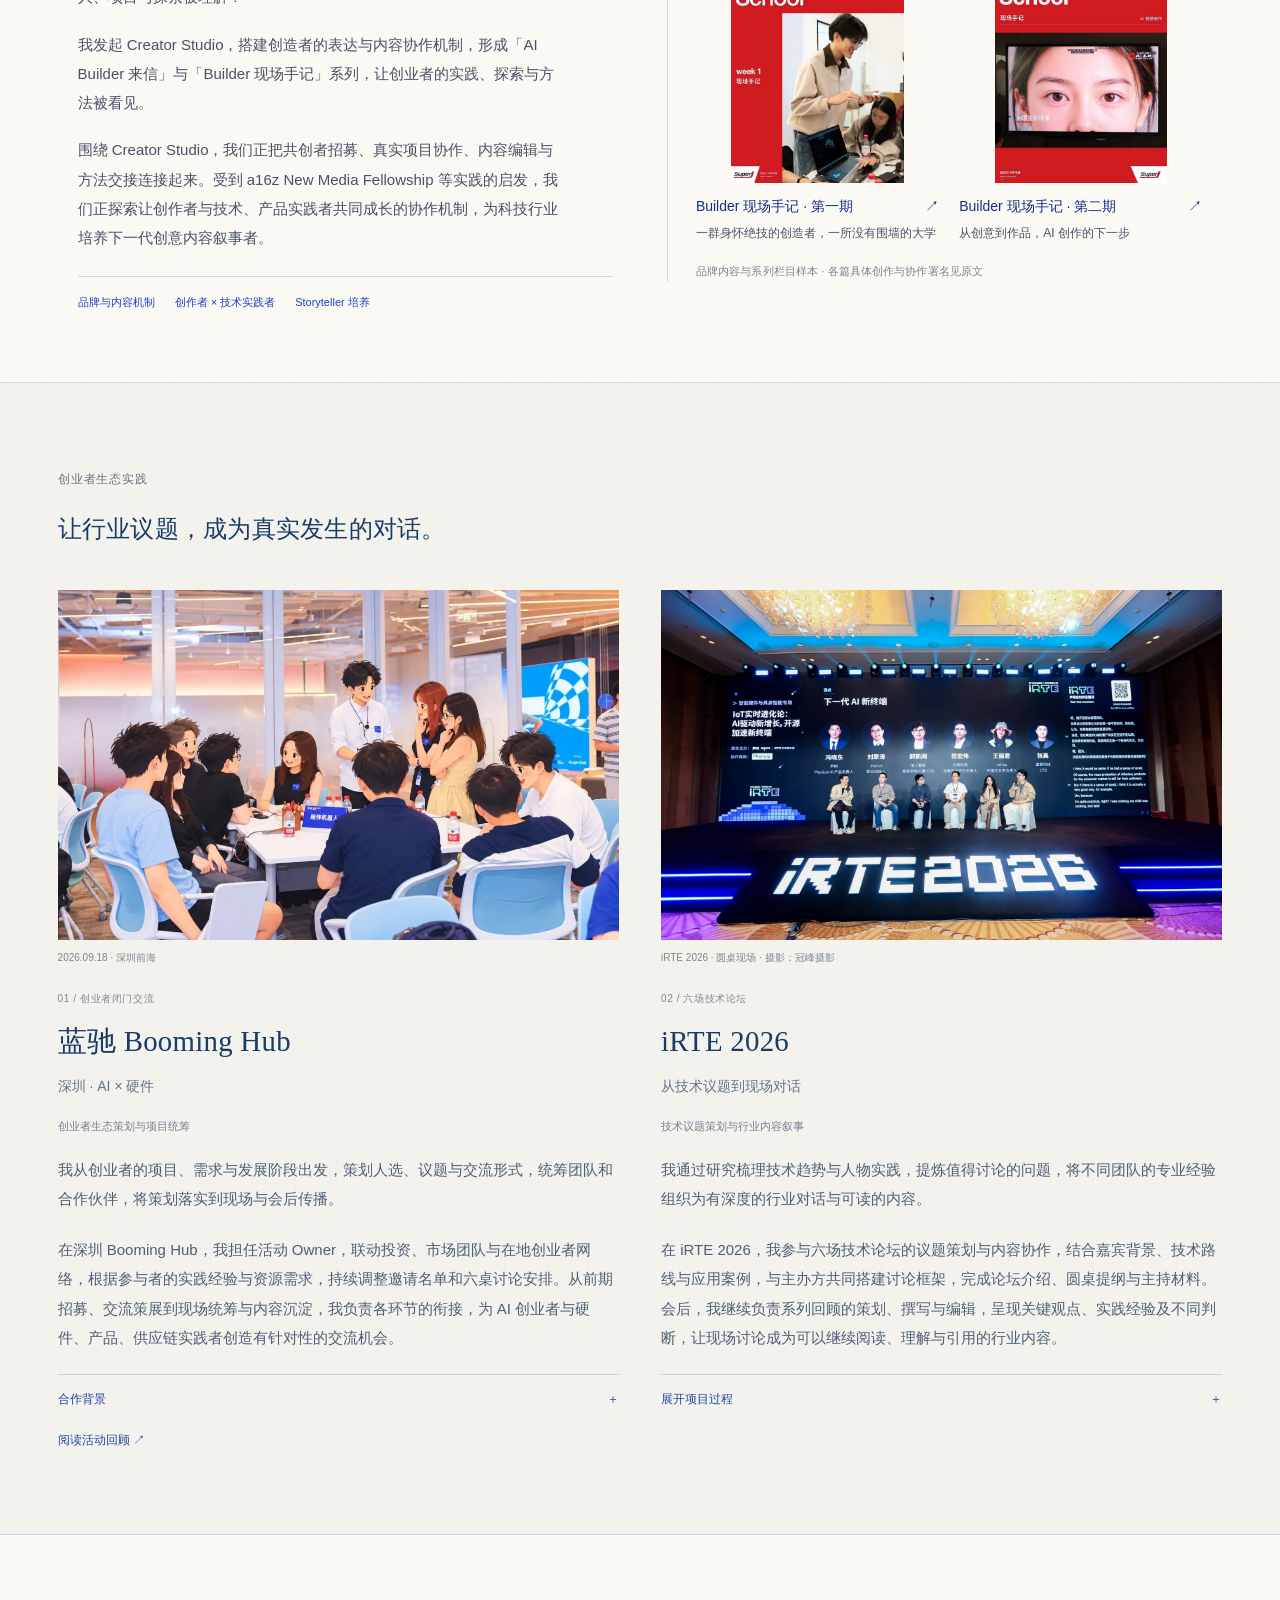
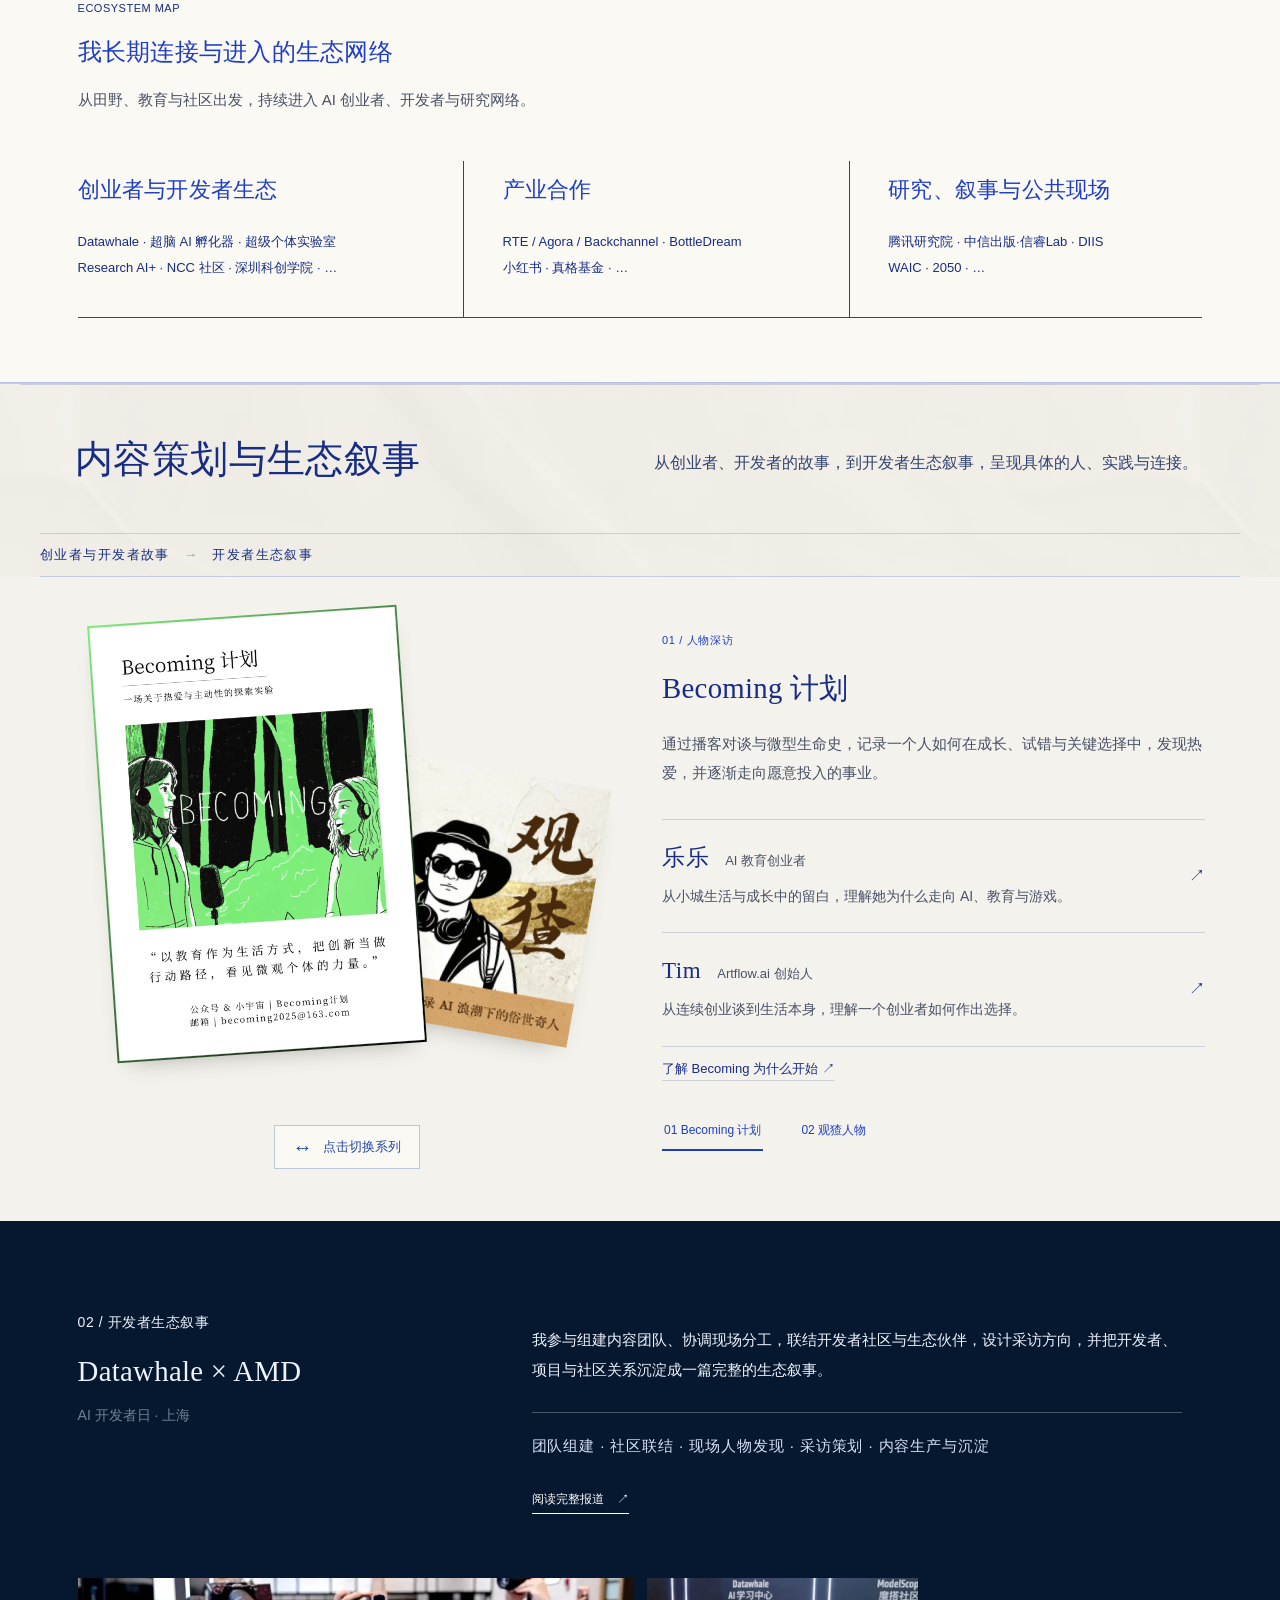
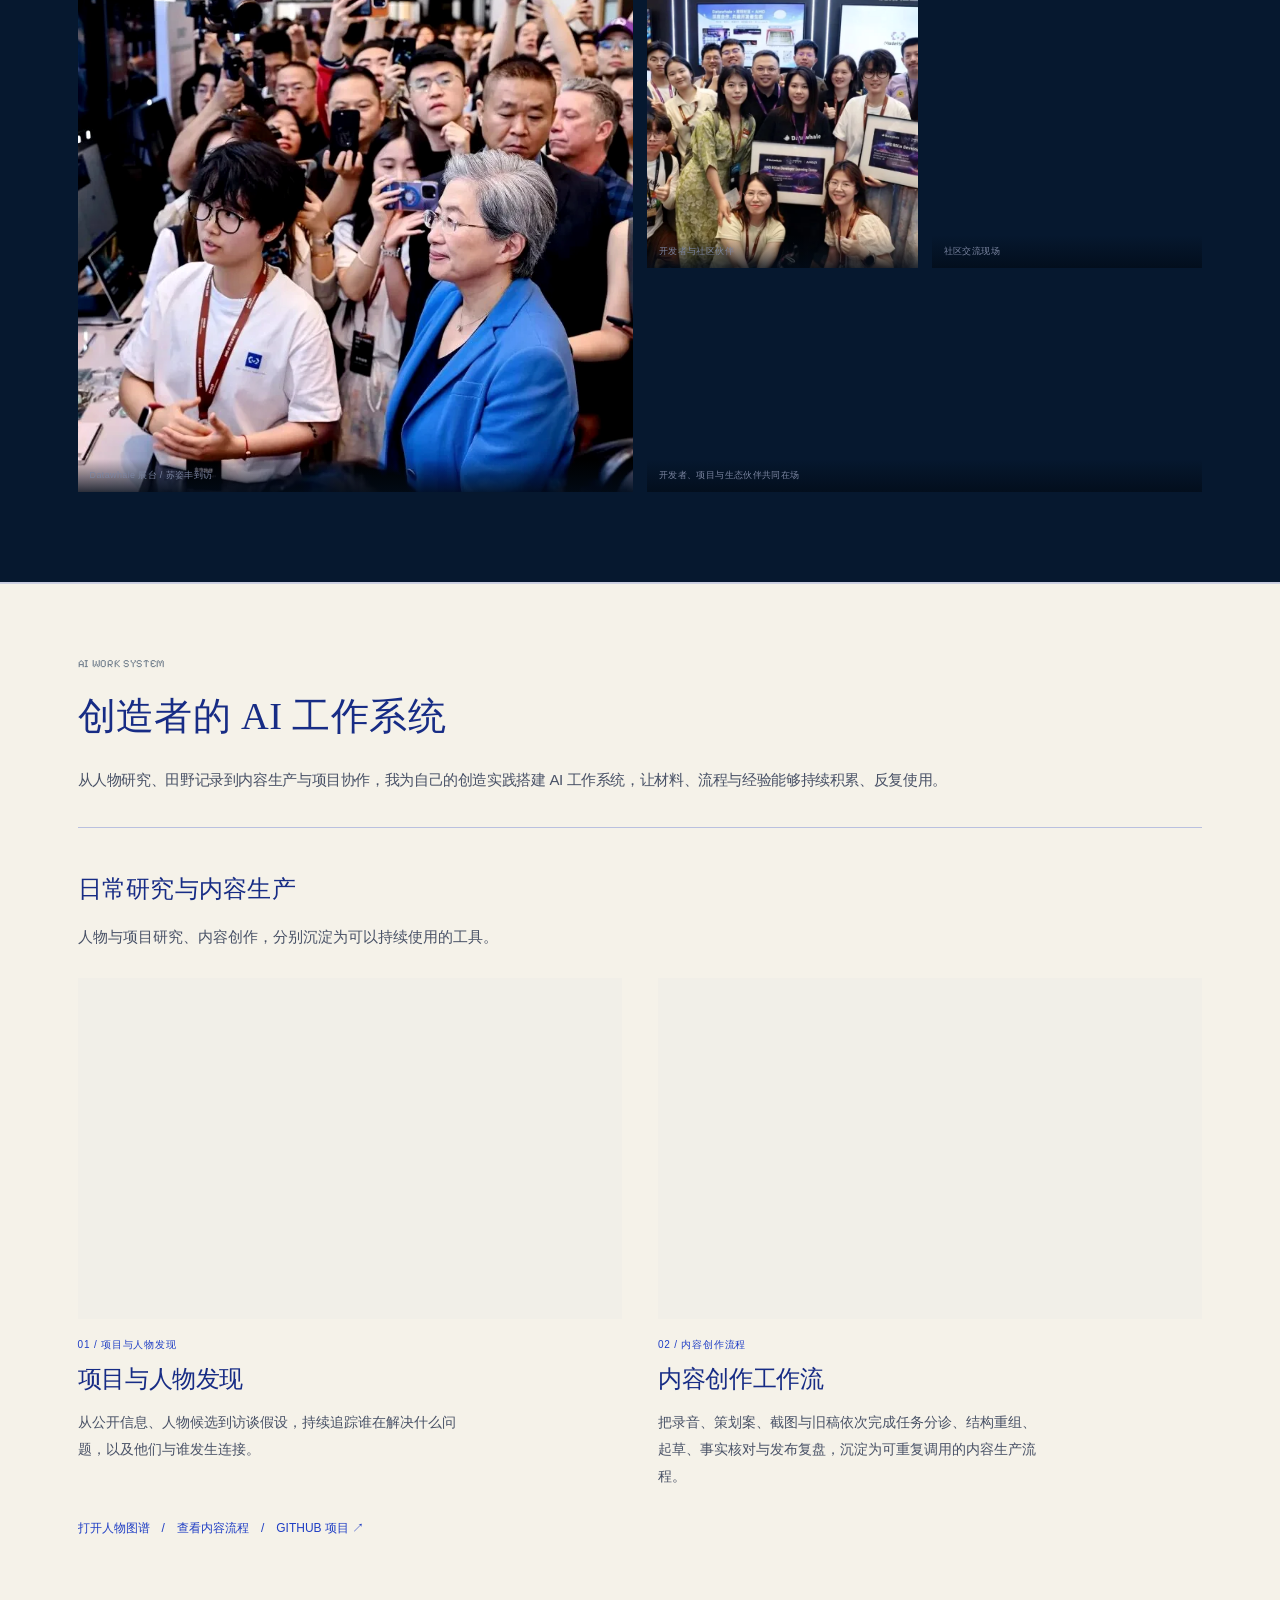
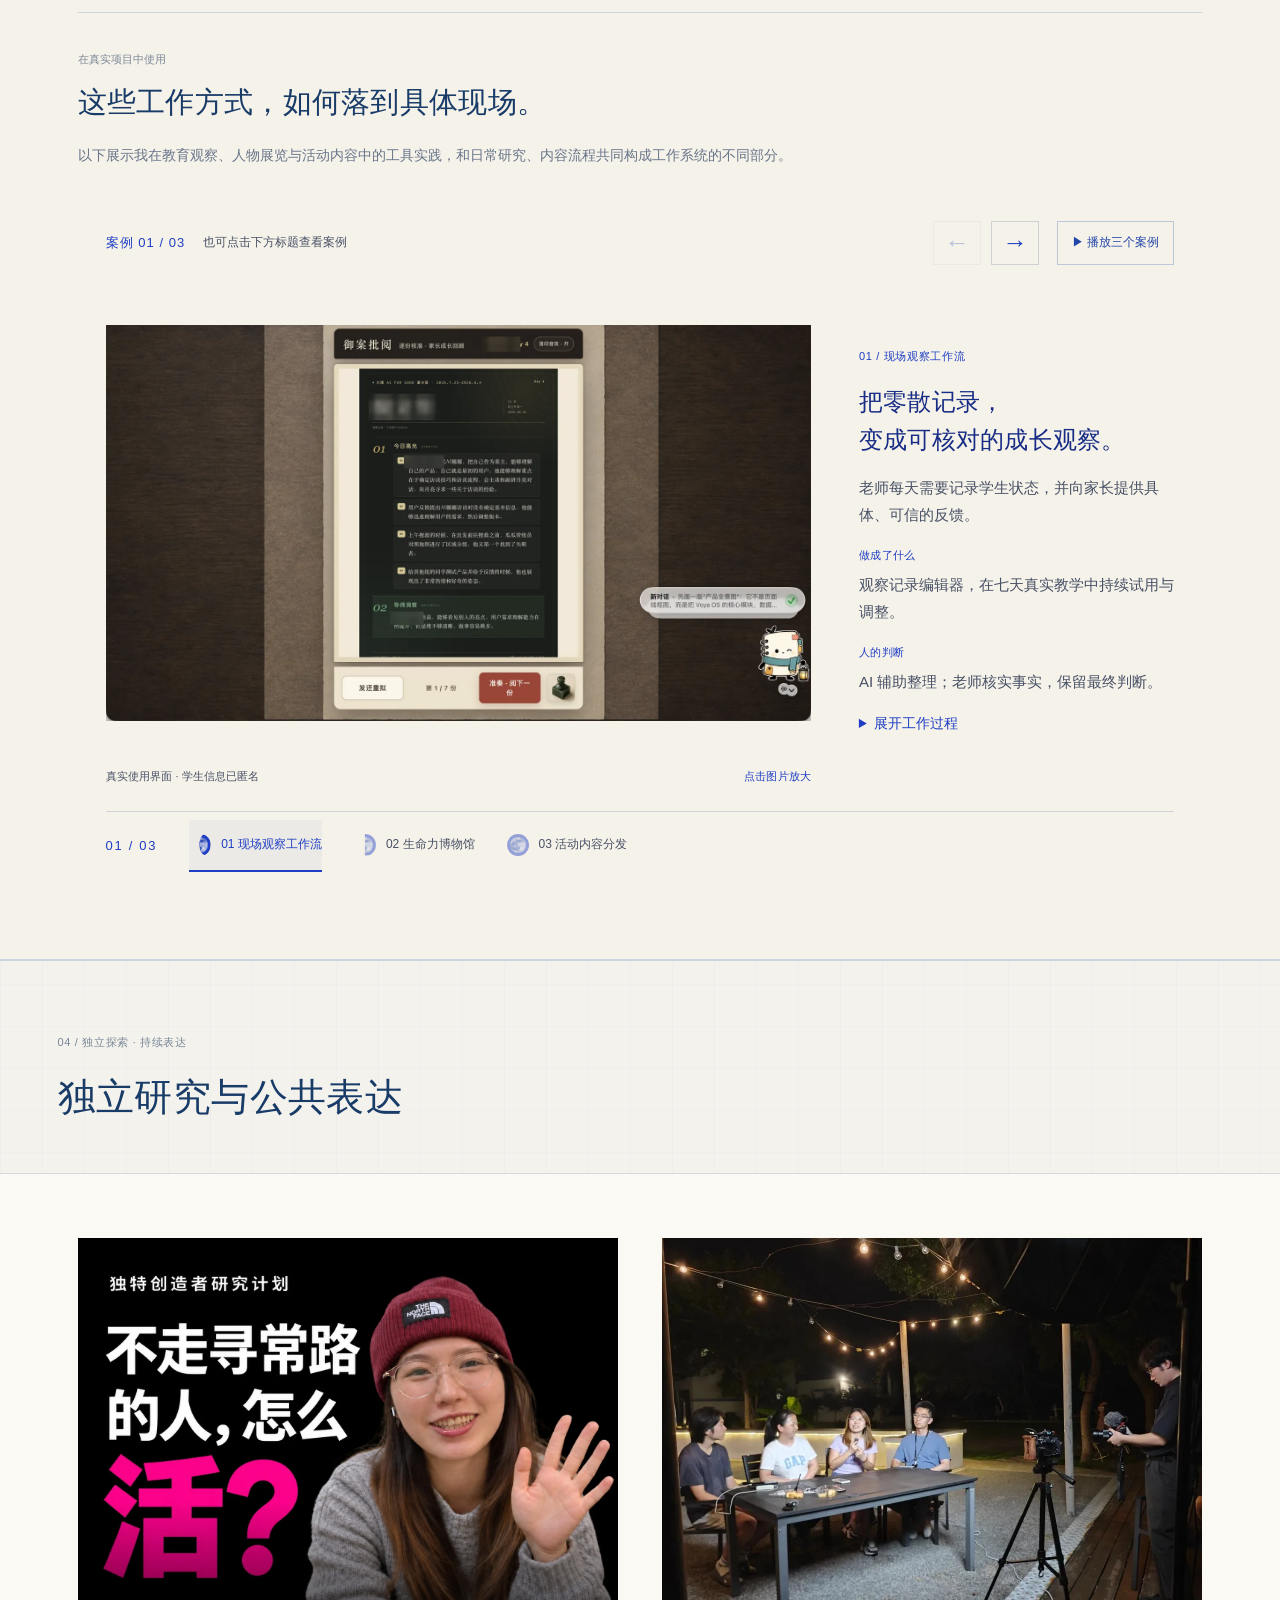
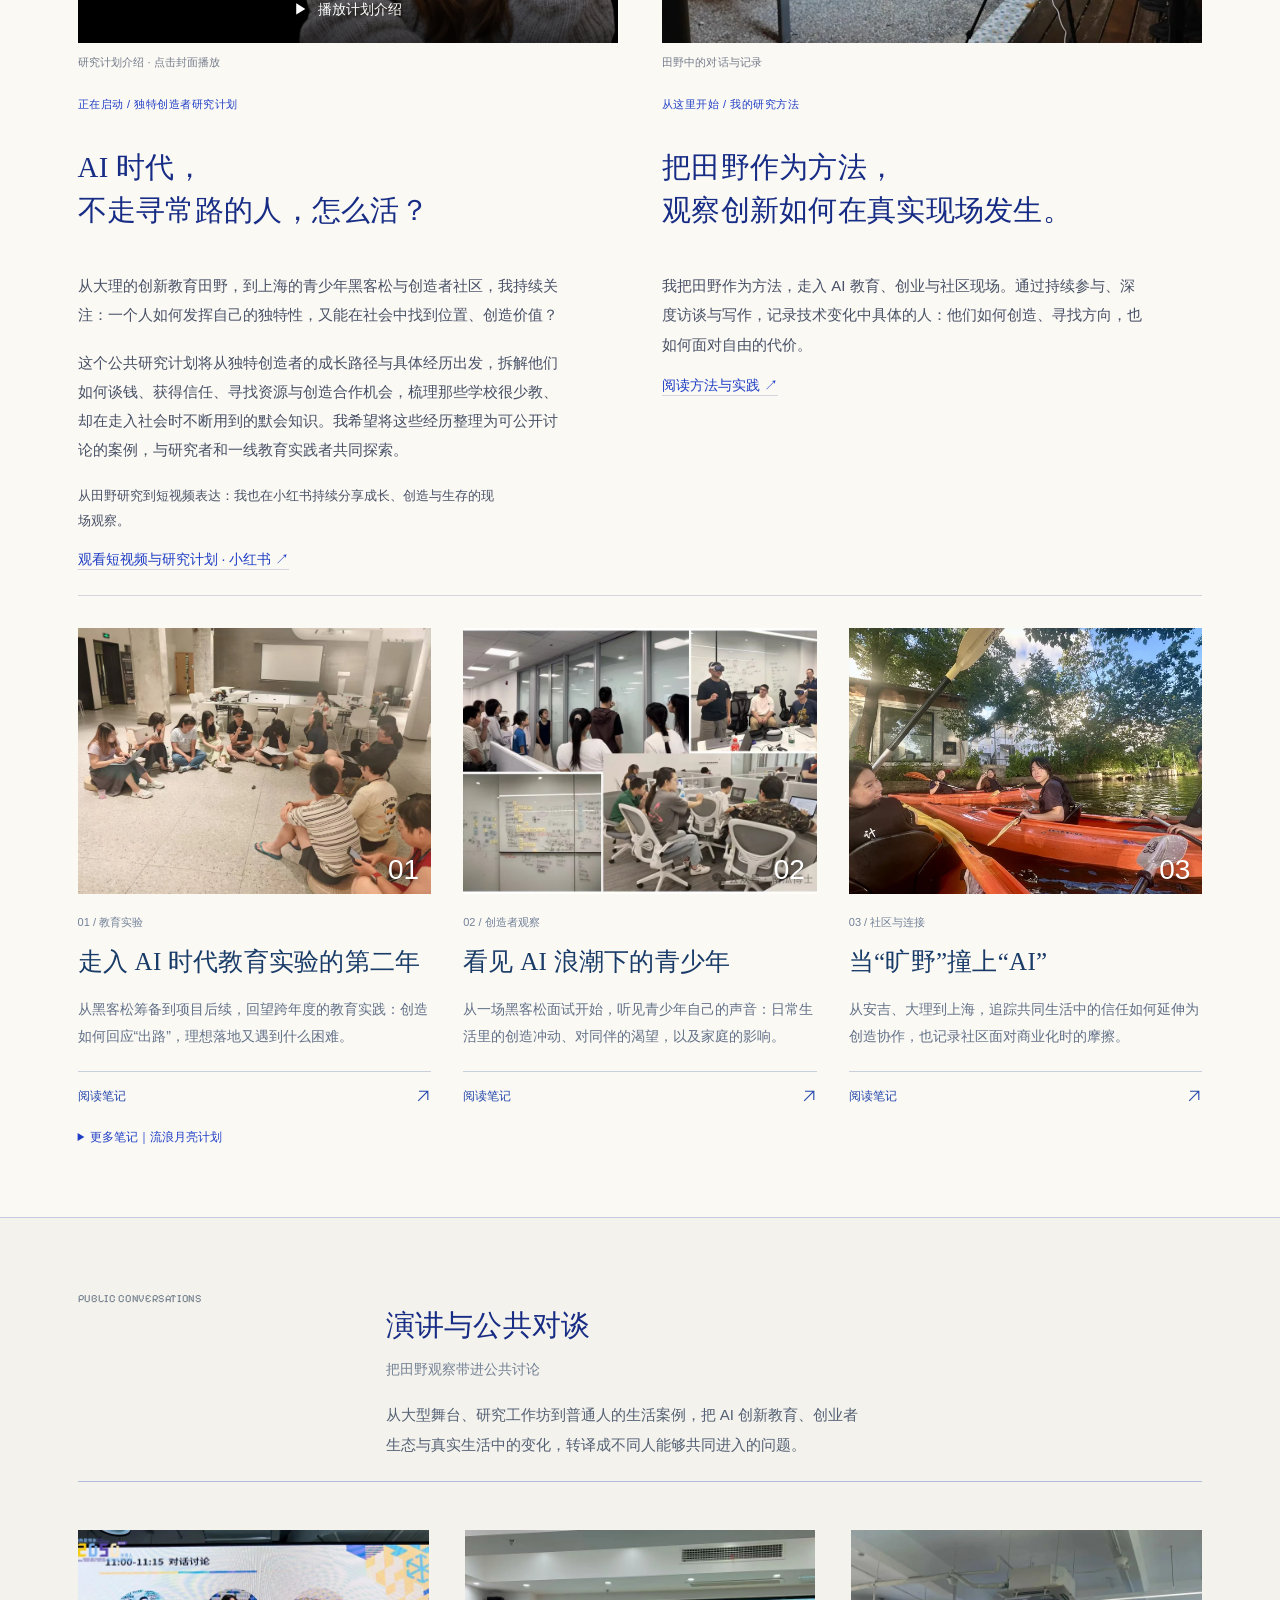
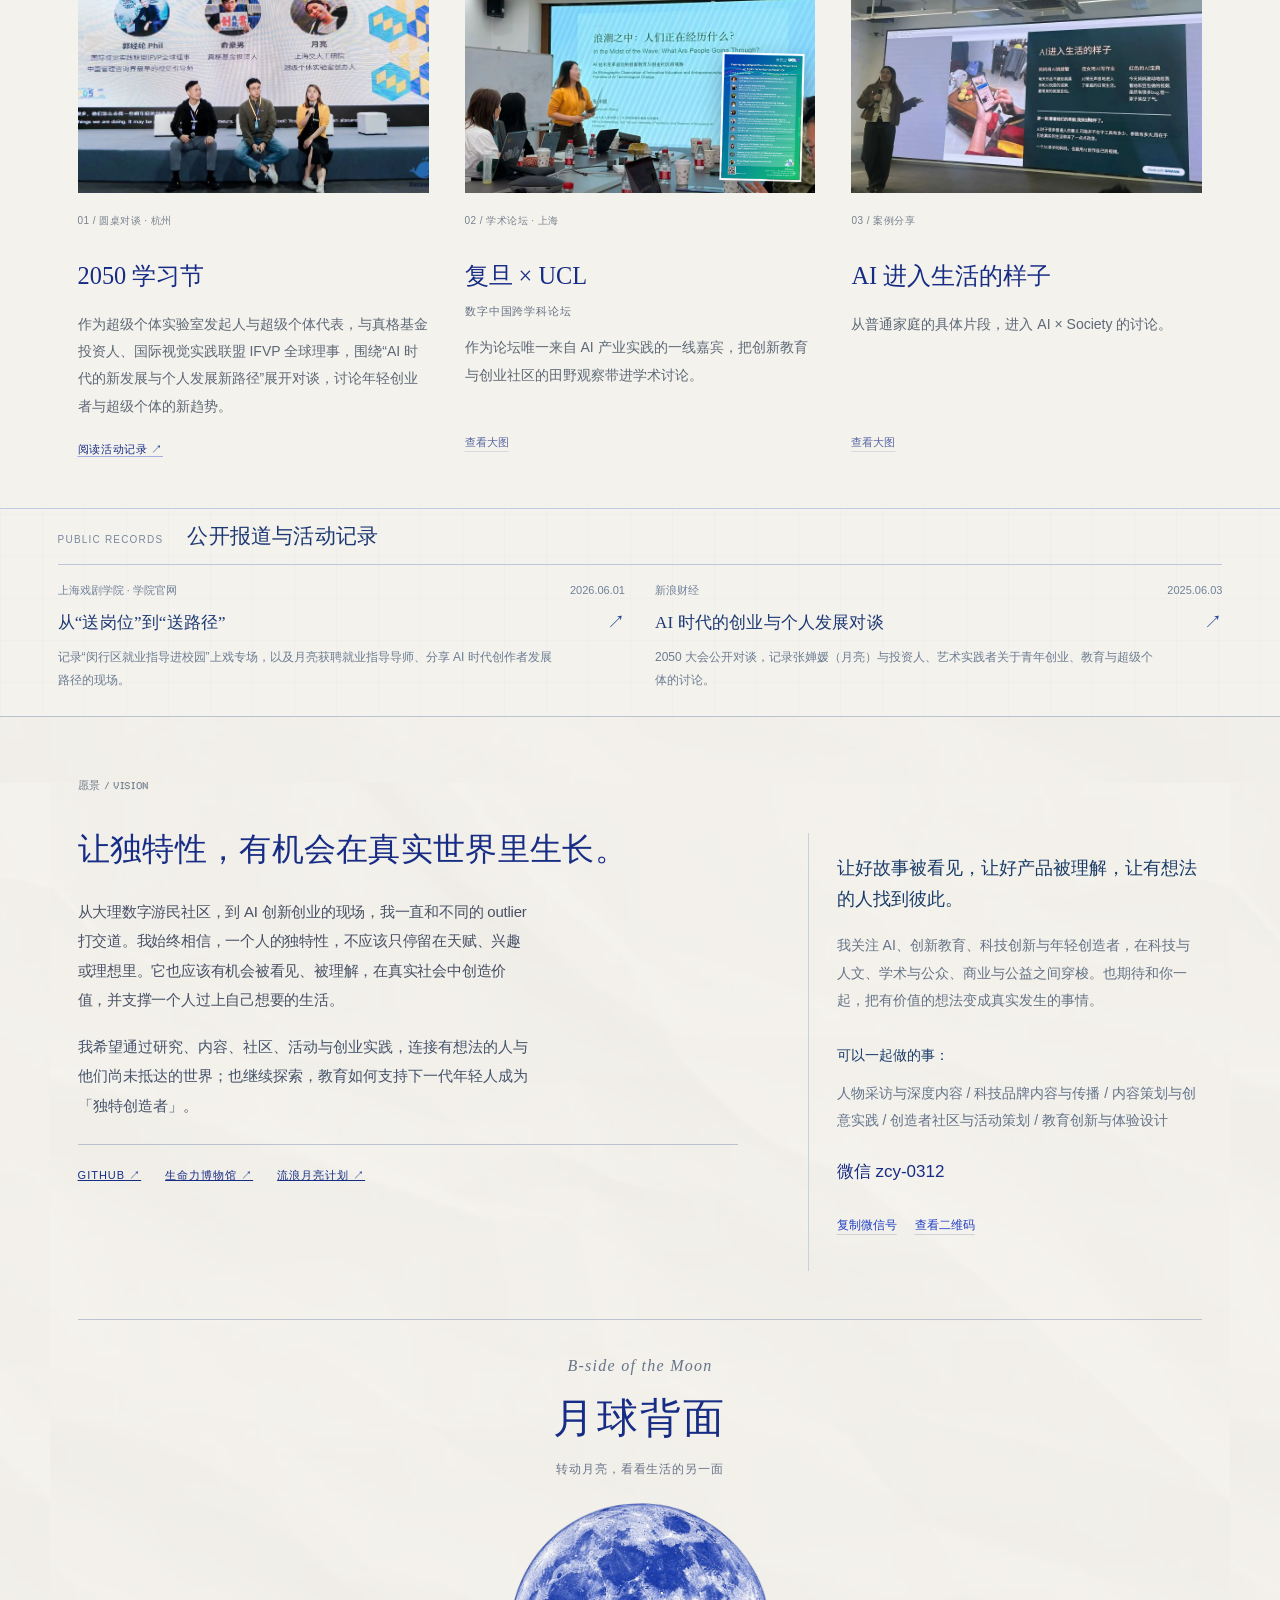
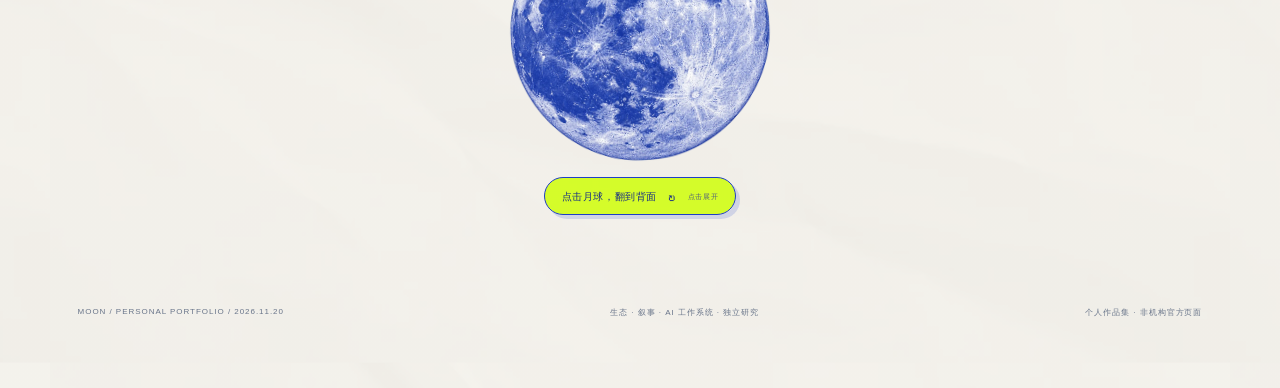
==== commit 744611eb: "Align lunar section columns and left image edge" ====
--- a/index.html
+++ b/index.html
@@ -6628,6 +6628,15 @@
 @media(min-width:701px) and (max-width:1000px){html body.lunar-home #collaborate .note{grid-template-columns:120px minmax(0,1fr);column-gap:20px}html body.lunar-home #collaborate .note p{font-size:12px!important}html body.lunar-home #collaborate .note h2{font-size:36px!important}}
 
 @media(min-width:701px){html body.lunar-home #collaborate .frame{padding-inline:4vw}html body.lunar-home .ecology-opening.wrap{padding-inline:4vw}}
+</style><style id="lunar-page-alignment-published-v3">
+@media(min-width:1001px){
+html body.lunar-home #collaborate .note{left:calc((100% - 64px)/3.15 + 32px);width:calc(100% - (100% - 64px)/3.15 - 32px);grid-template-columns:minmax(0,1fr) minmax(0,1.15fr);column-gap:32px}
+html body.lunar-home #collaborate .note p{text-align:left;justify-self:start}
+html body.lunar-home #collaborate .node-link{justify-content:space-between}
+html body.lunar-home .ecology-opening.wrap{grid-template-columns:calc((100% - 64px)/3.15) minmax(0,1fr);column-gap:32px}
+}
+
+@media(min-width:701px){html body.lunar-home #collaborate{overflow:hidden}html body.lunar-home #collaborate .scene{overflow:visible}html body.lunar-home #collaborate .moon{left:-95px;transform:none;clip-path:inset(0 0 58px 0)}html body.lunar-home #collaborate .scene:after{left:-4vw;right:-4vw}}
 </style></head>
 <body class="lunar-home">
   <a class="skip-link" href="#main">跳到正文</a>
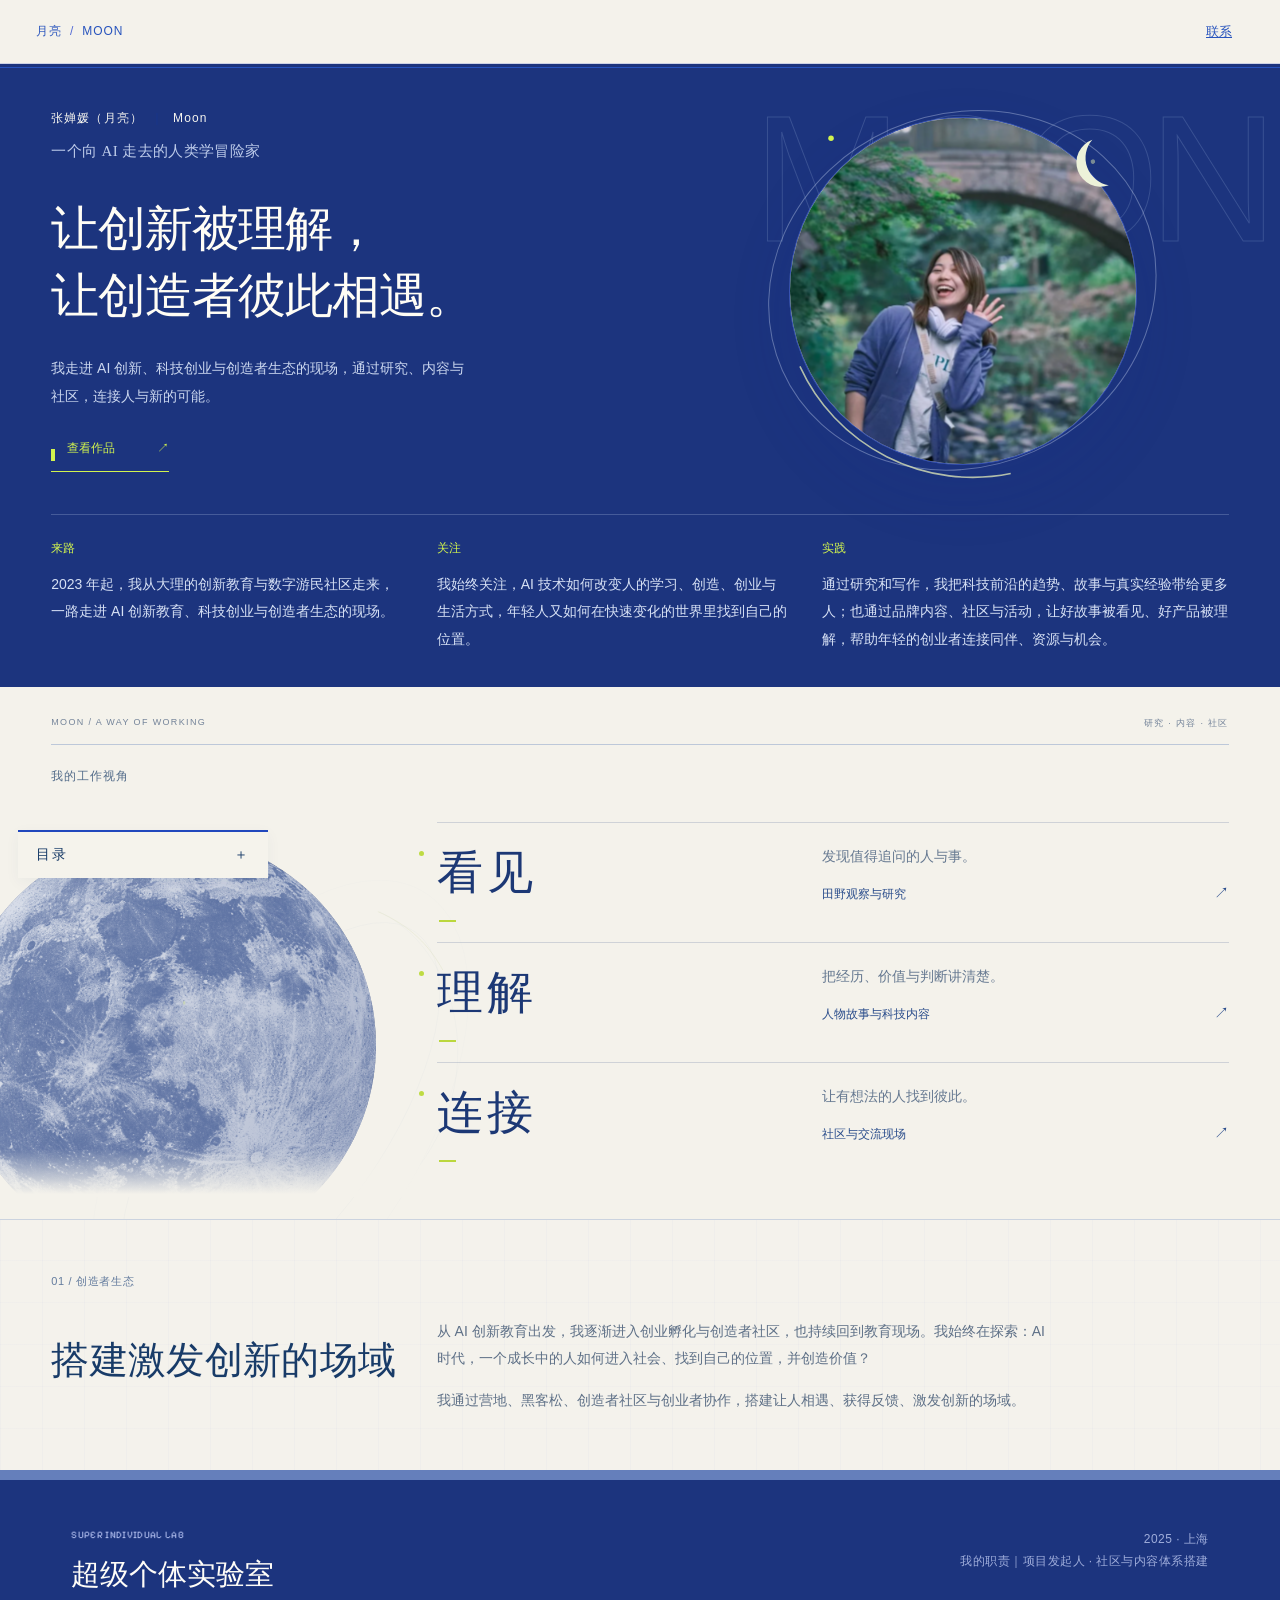
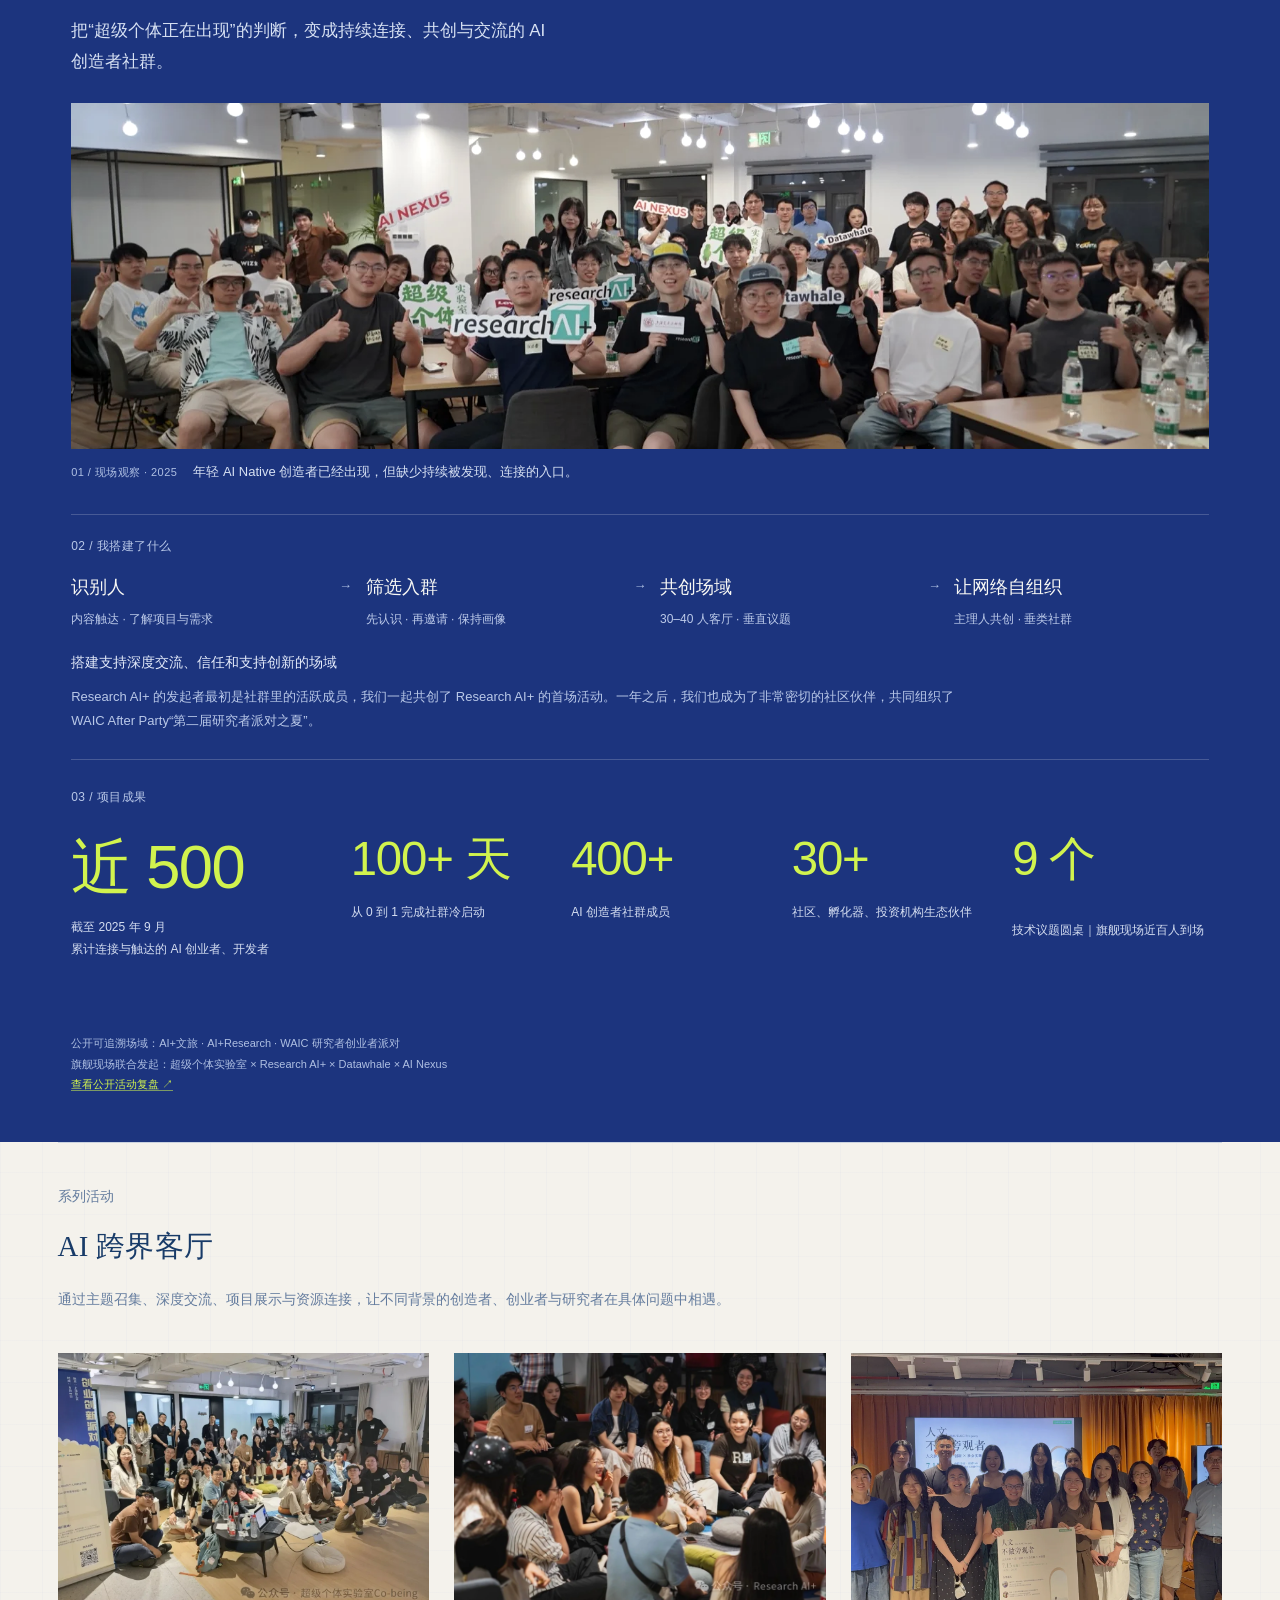
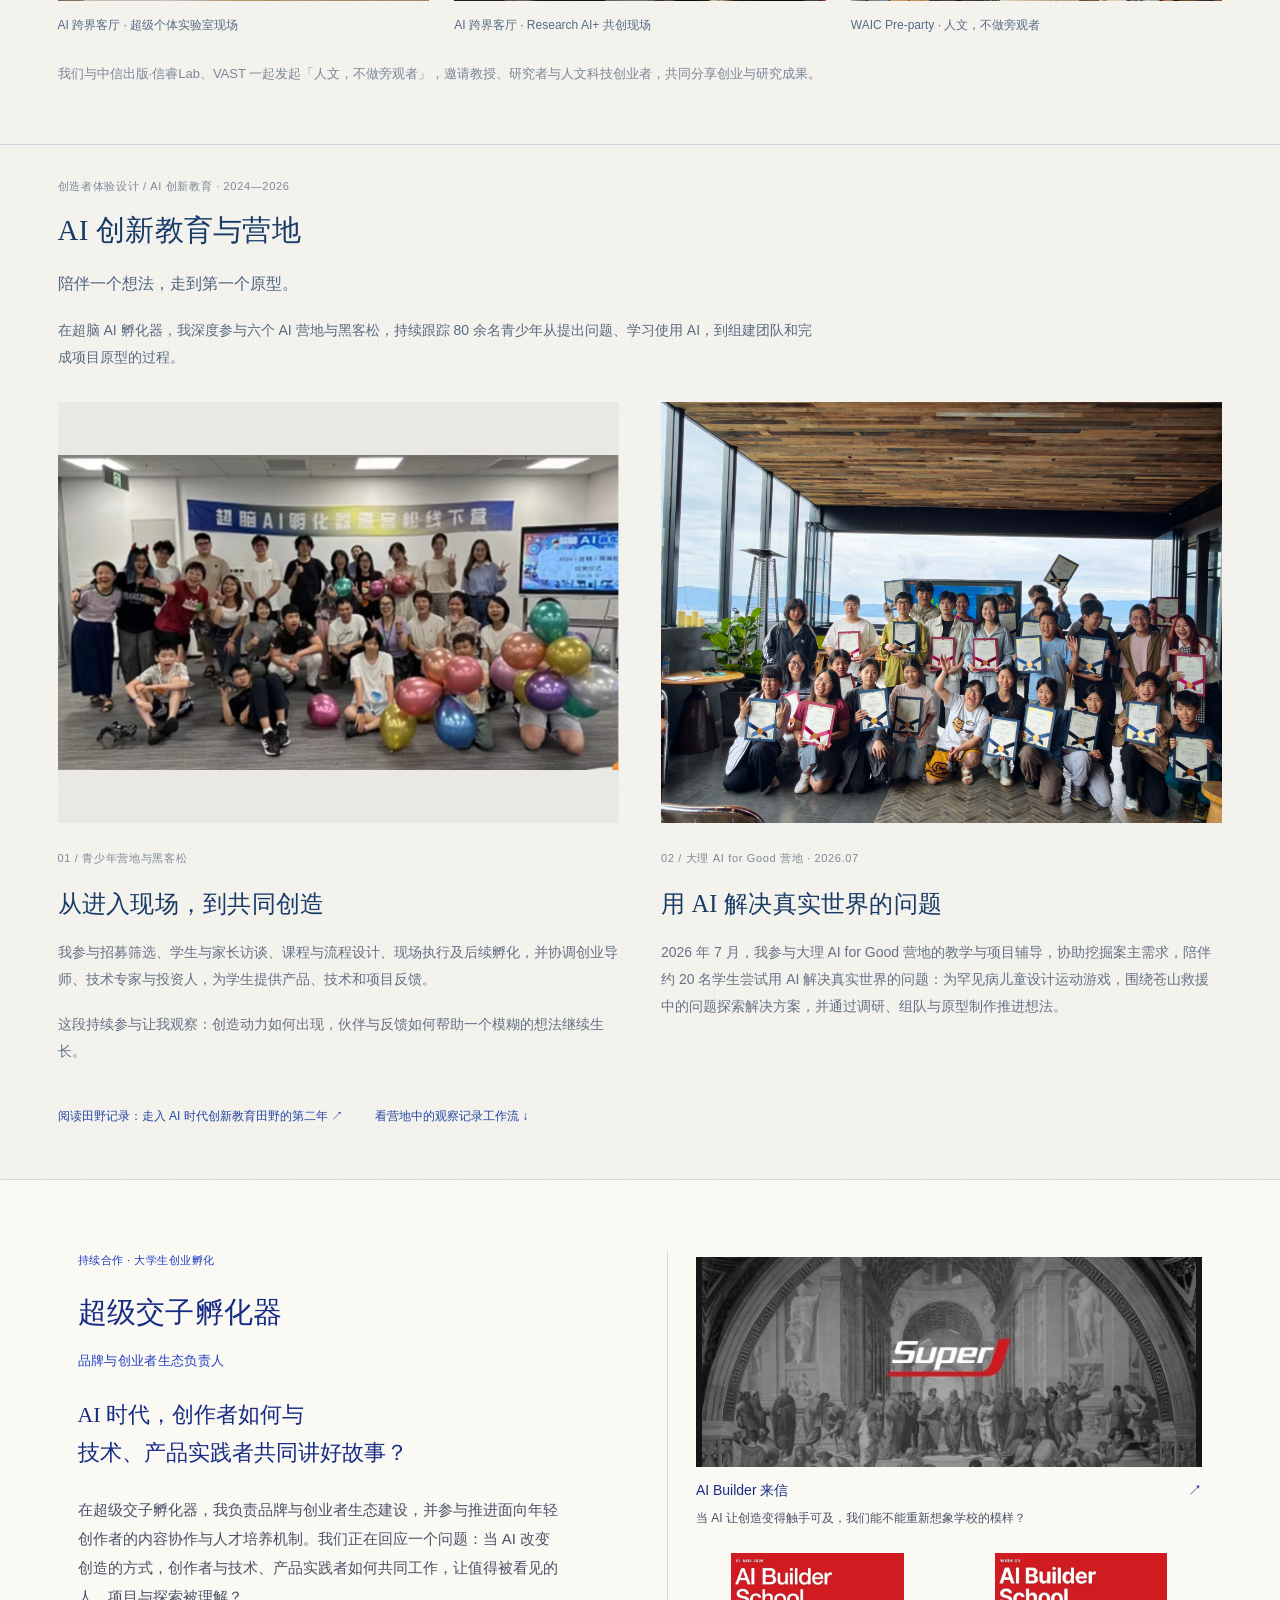
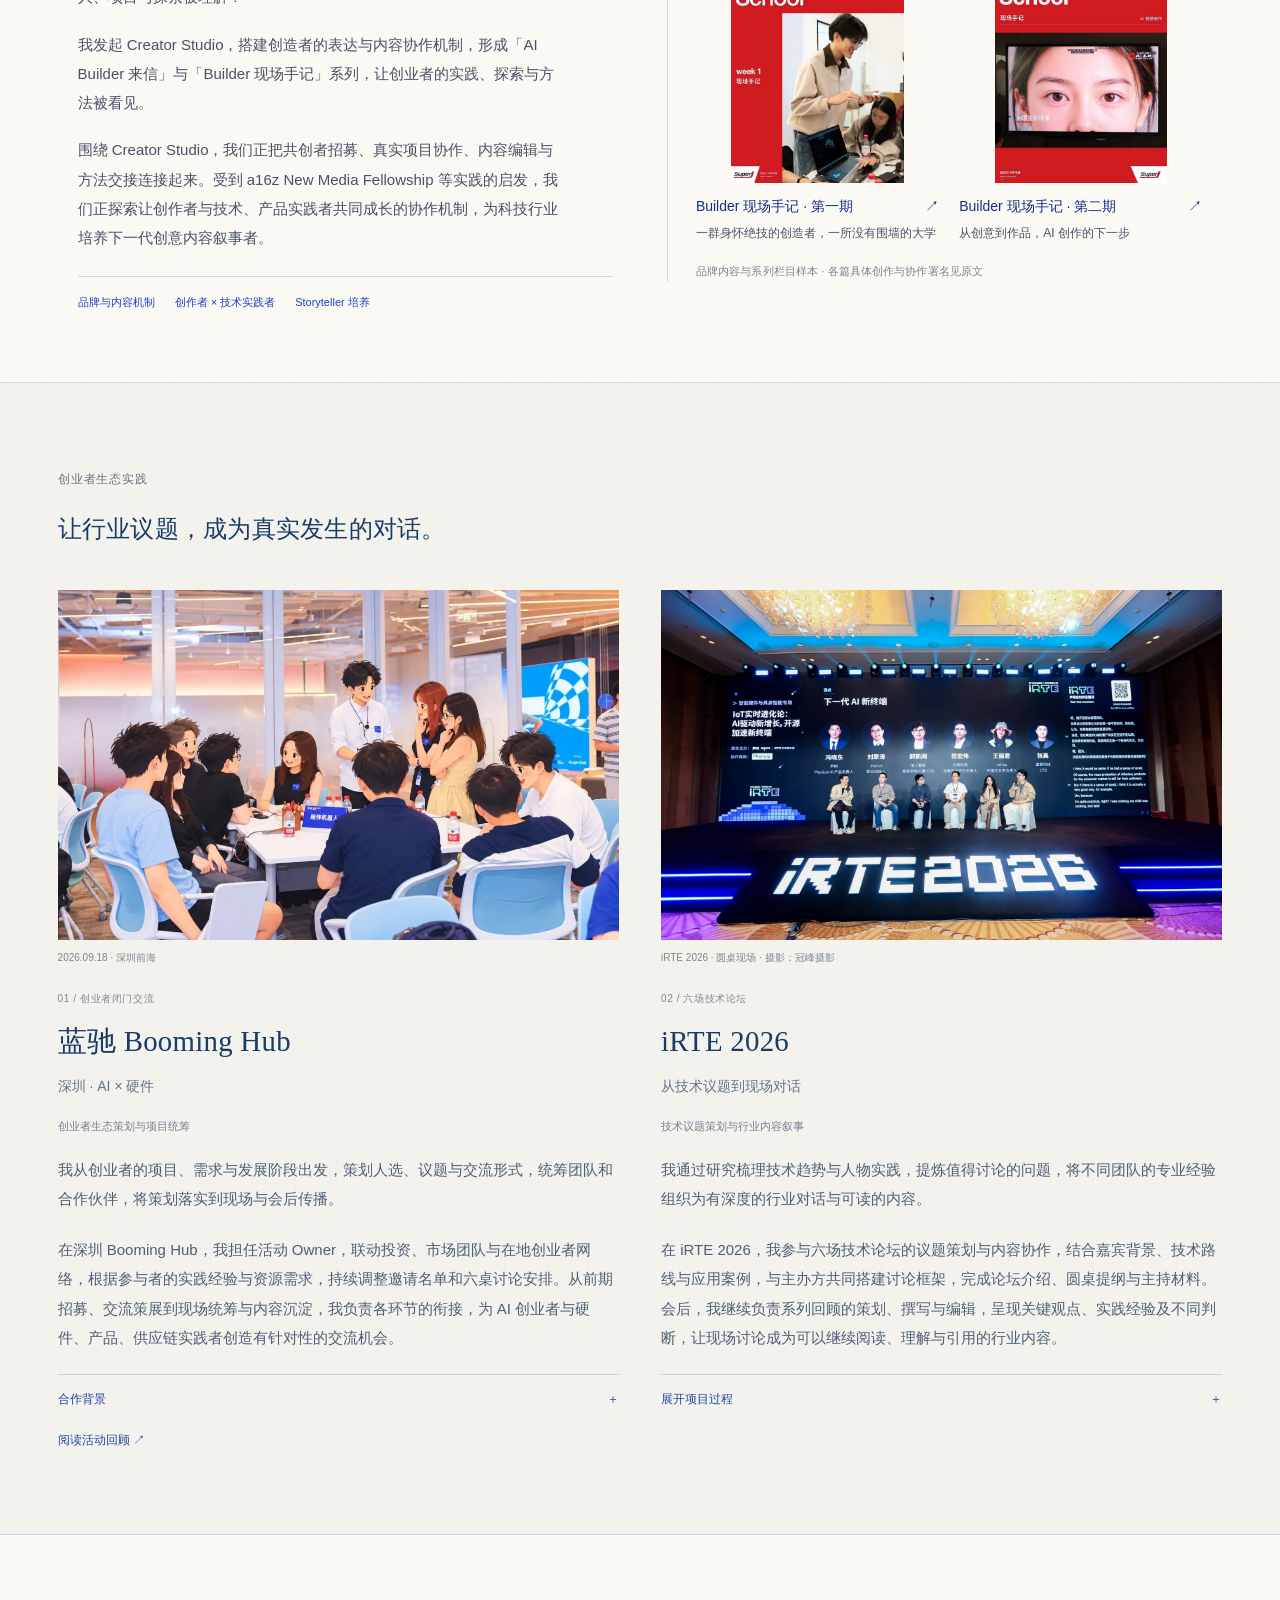
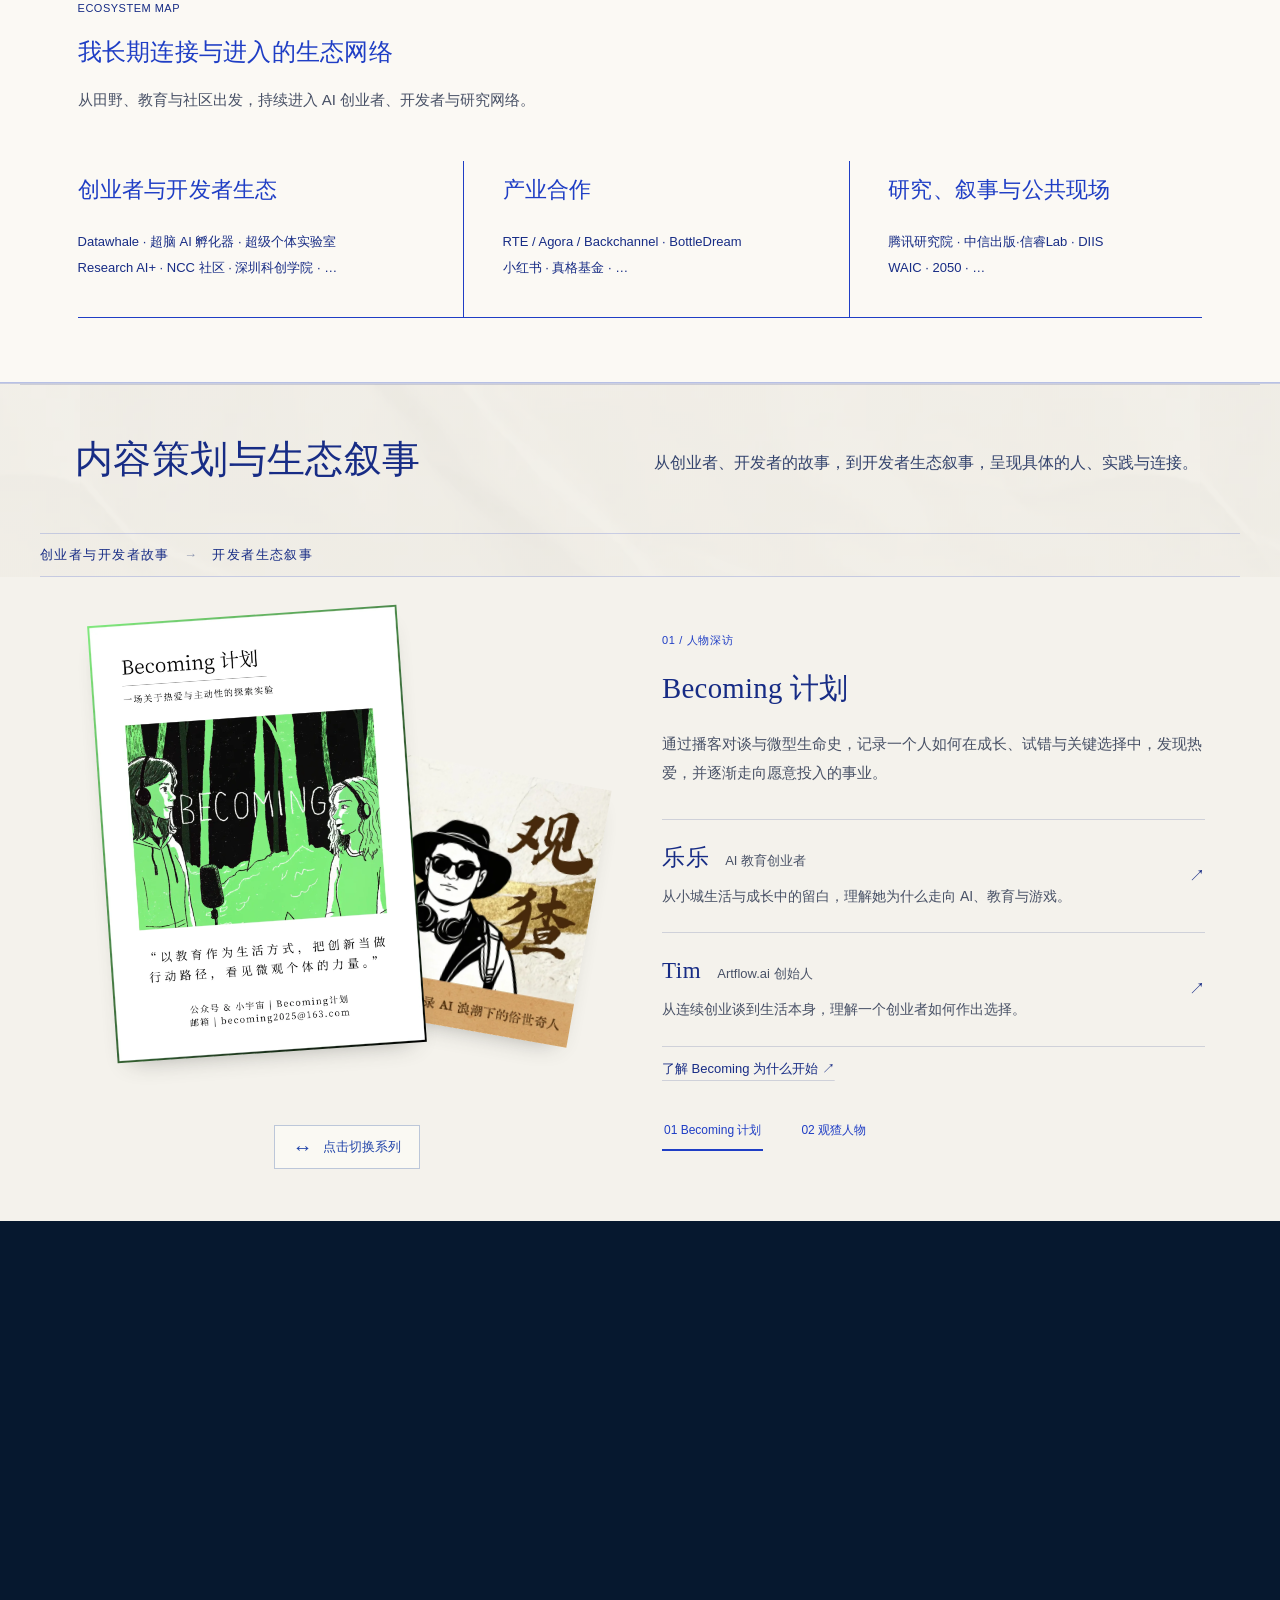
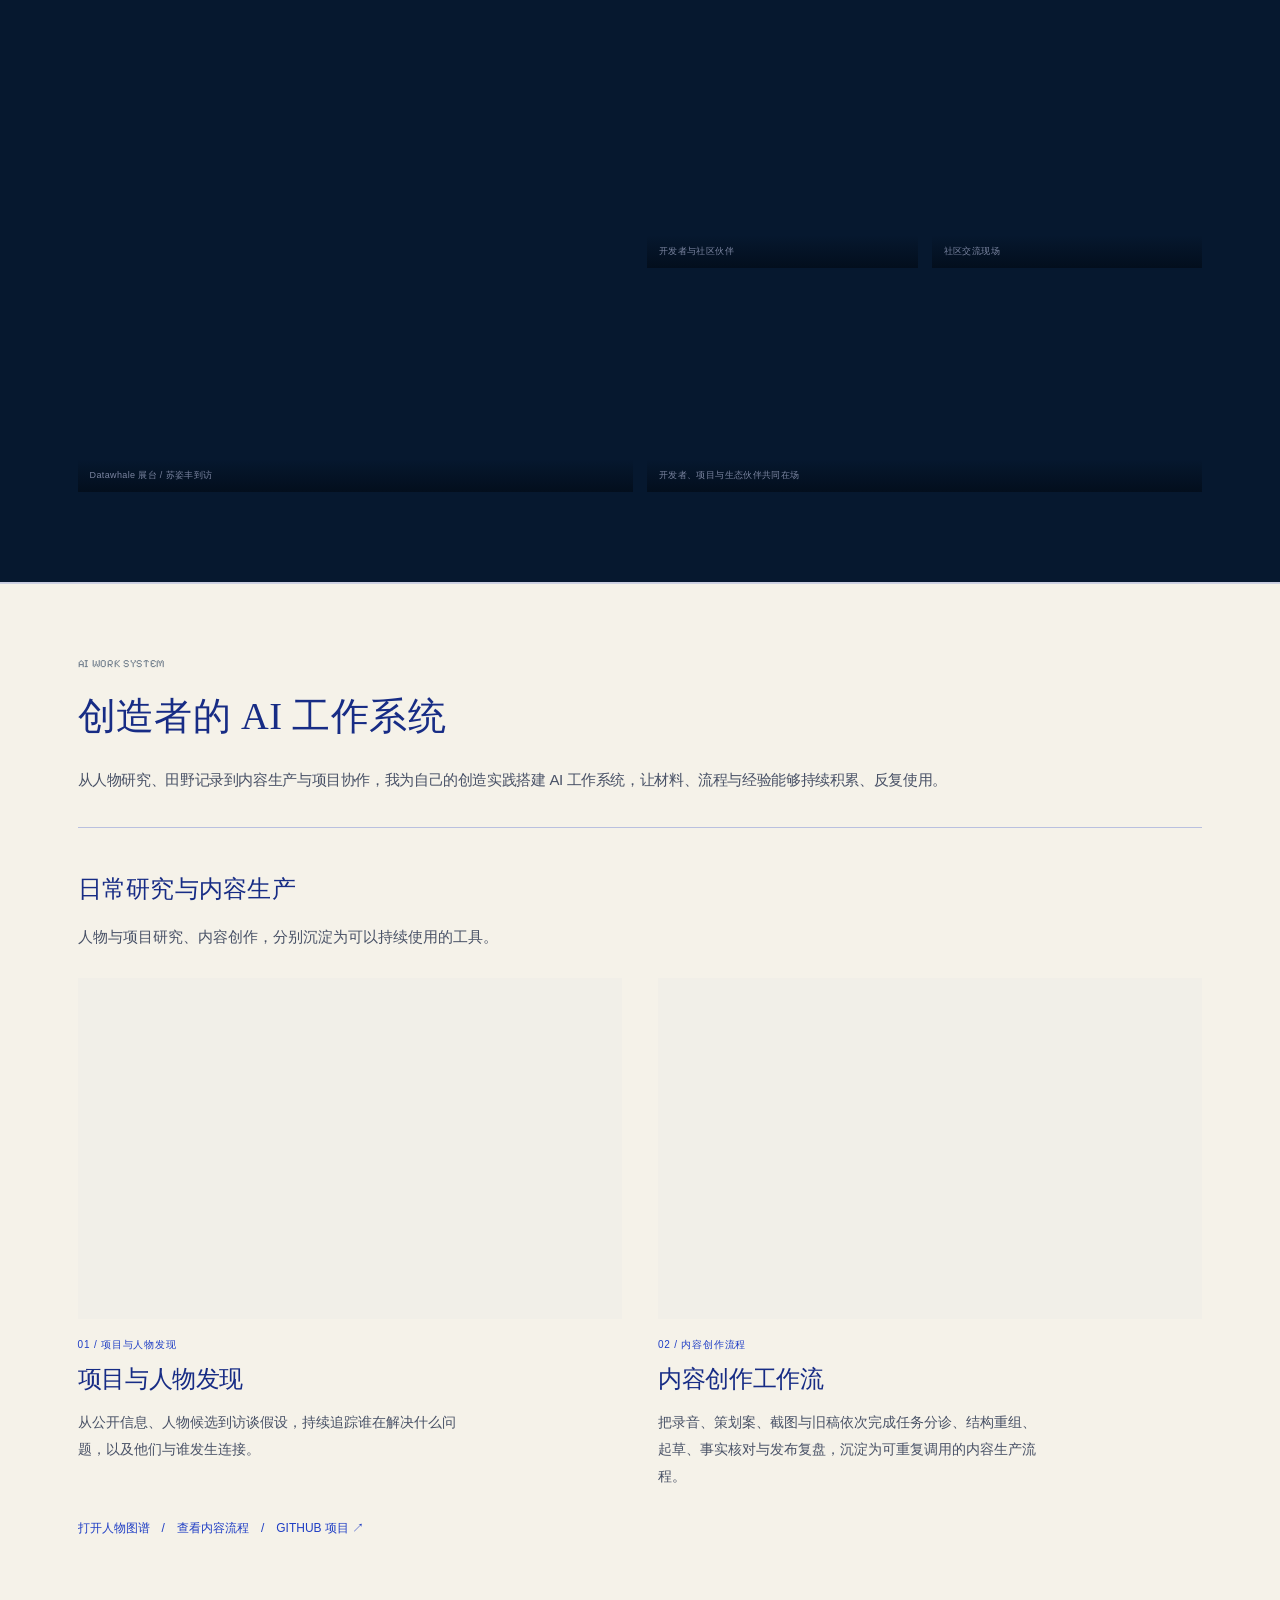
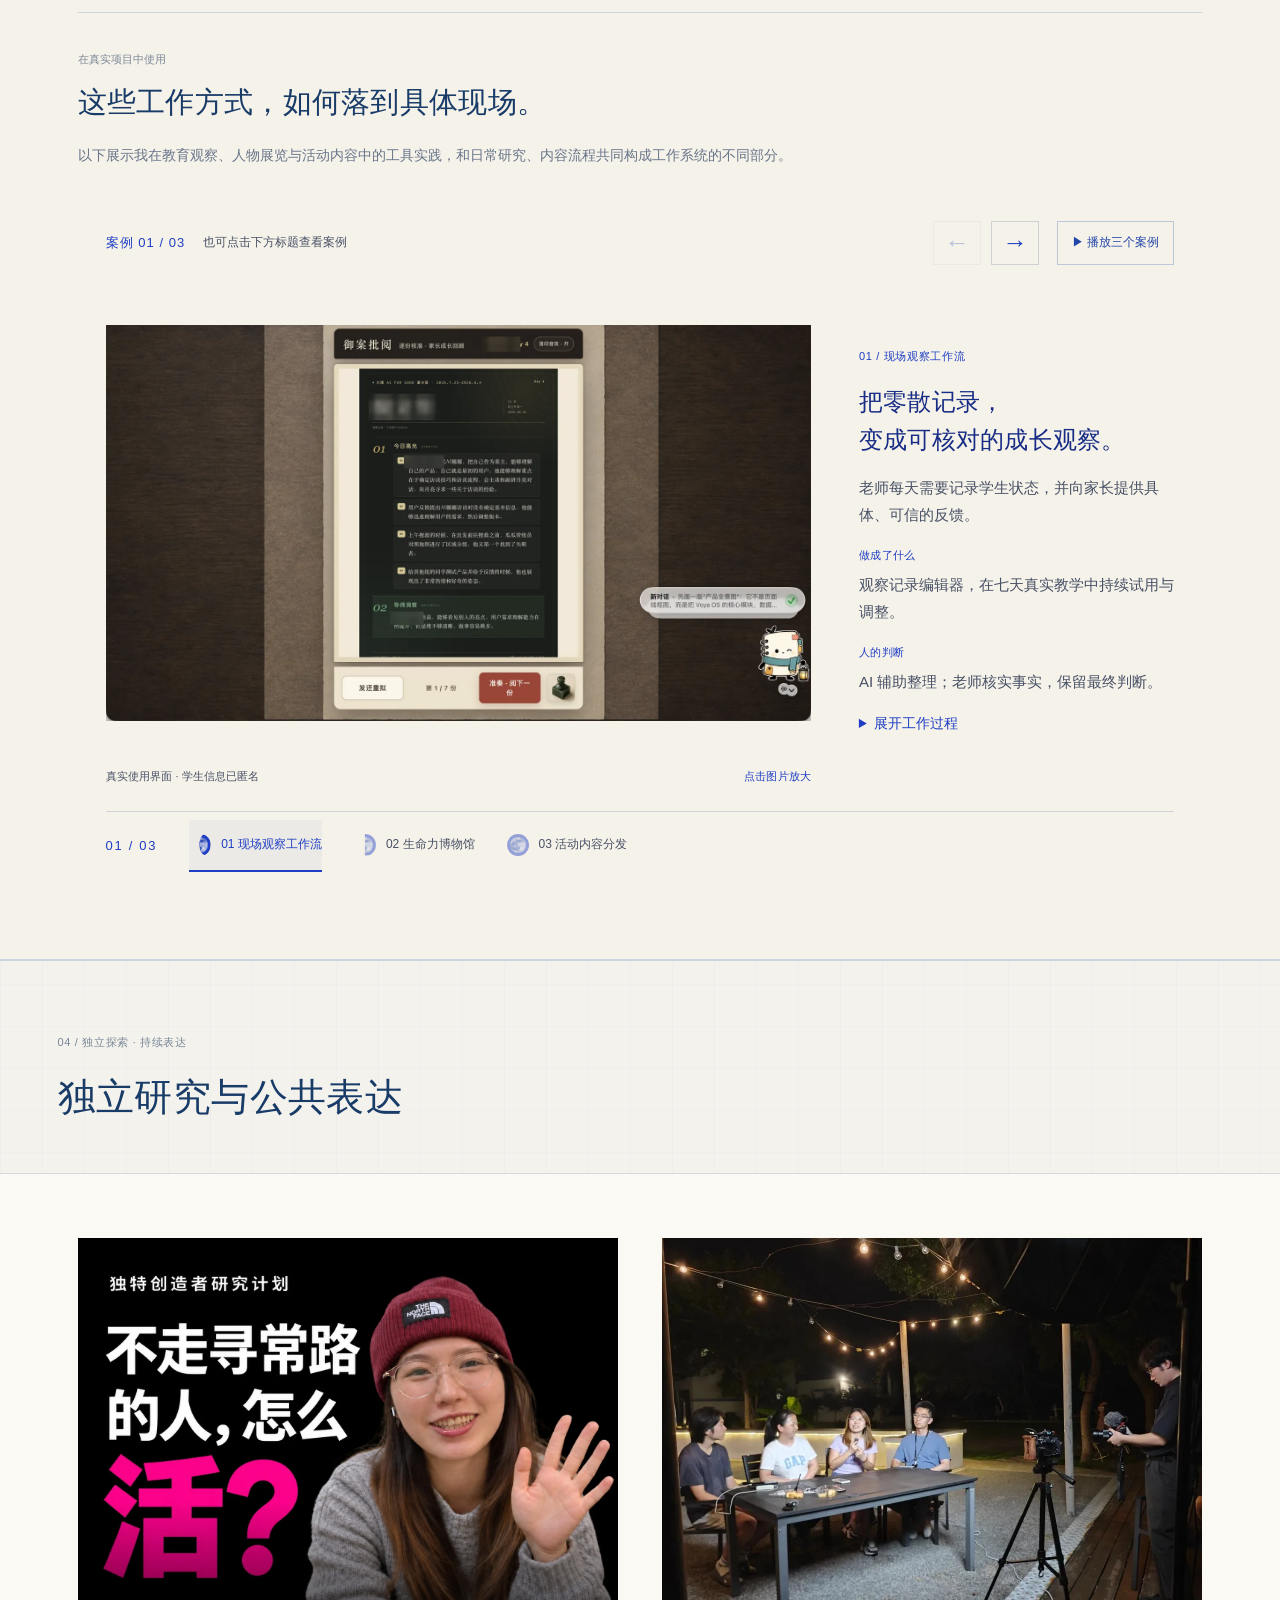
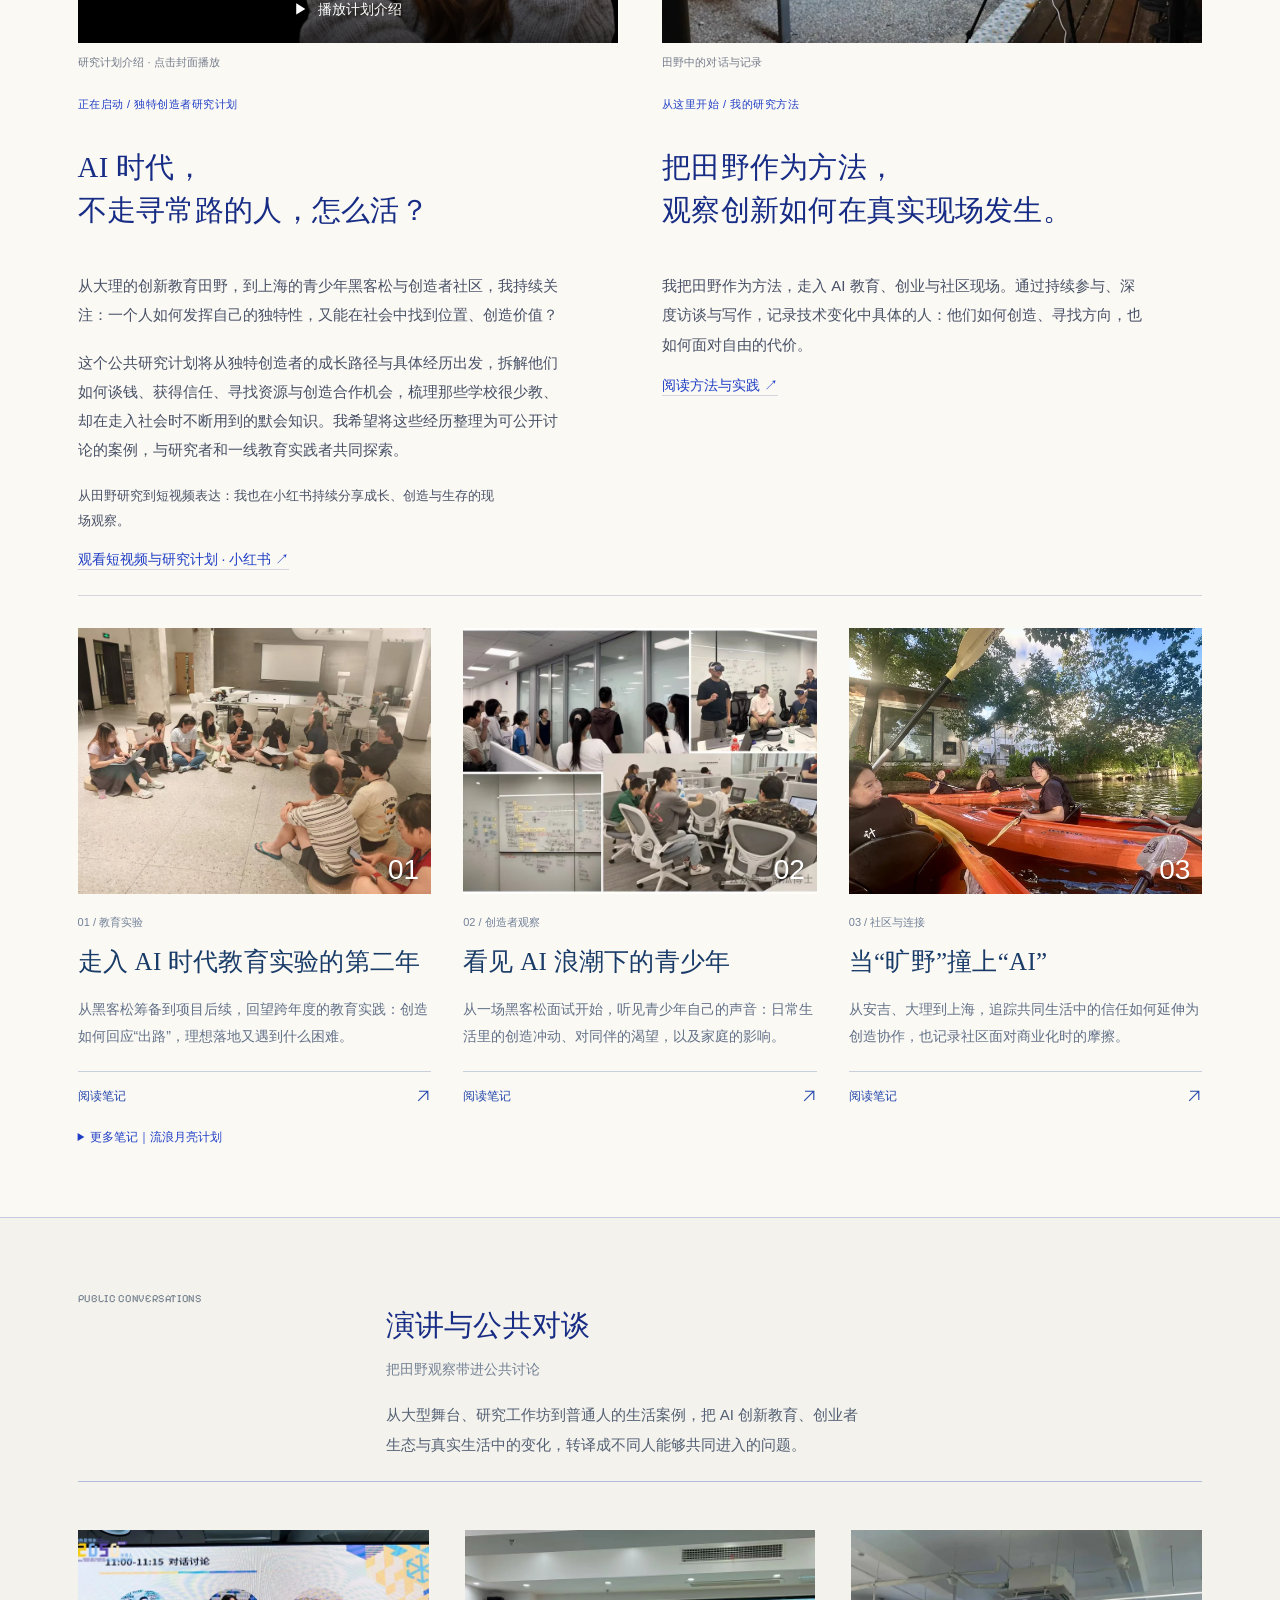
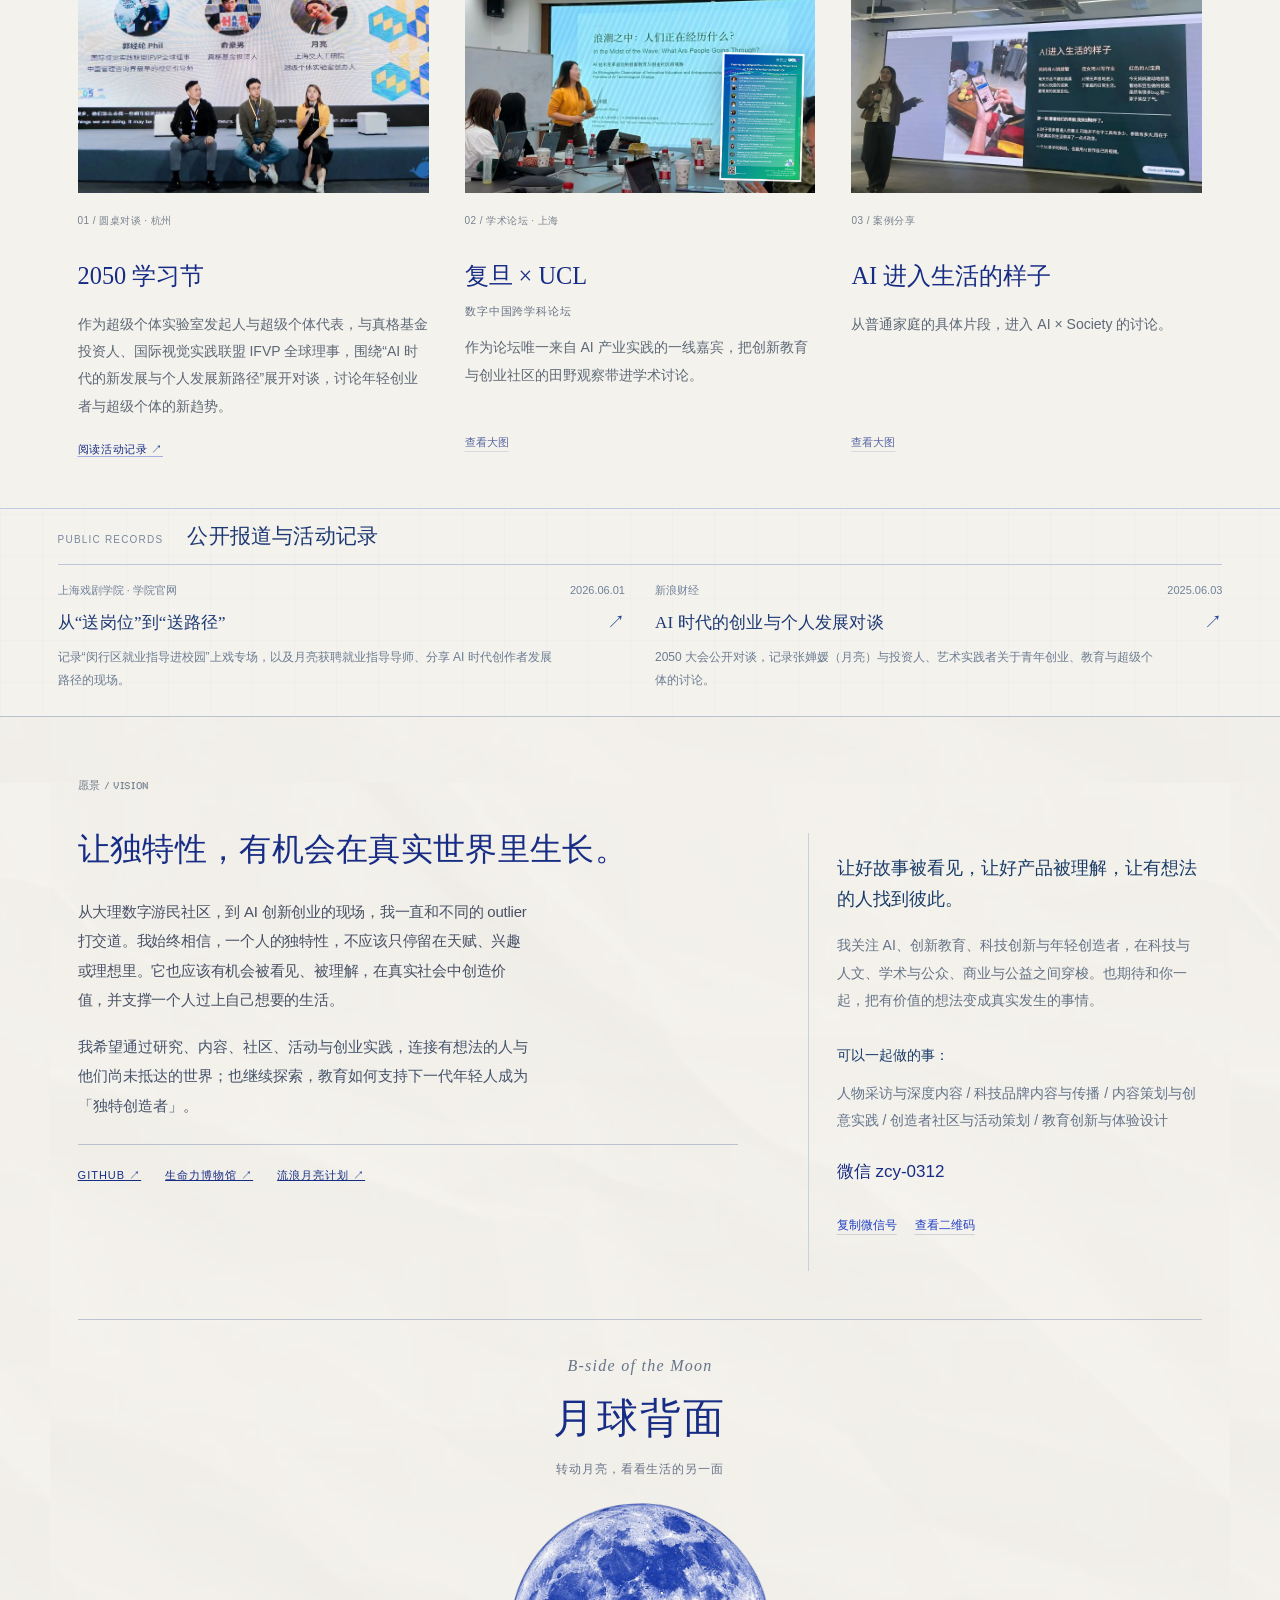
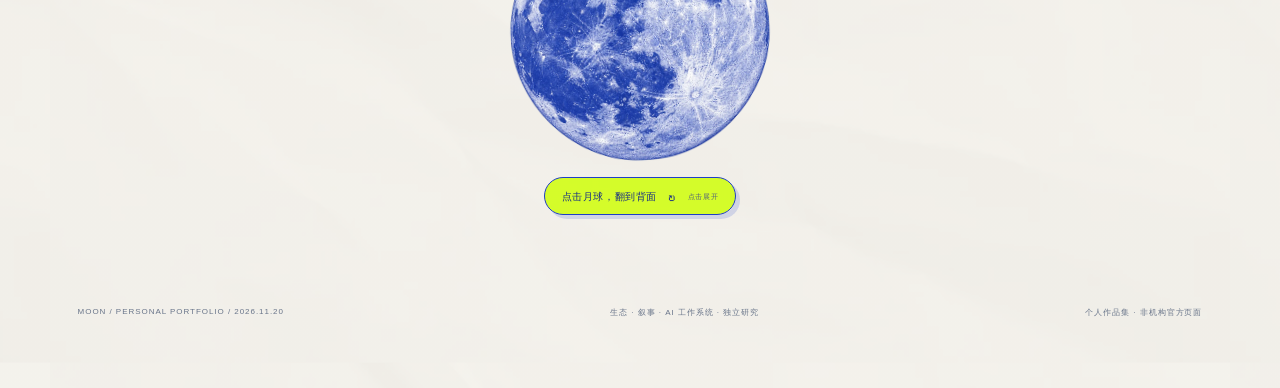
==== commit 82c24c2a: "Improve lunar section mobile readability and tap targets" ====
--- a/index.html
+++ b/index.html
@@ -6637,6 +6637,20 @@
 }
 
 @media(min-width:701px){html body.lunar-home #collaborate{overflow:hidden}html body.lunar-home #collaborate .scene{overflow:visible}html body.lunar-home #collaborate .moon{left:-95px;transform:none;clip-path:inset(0 0 58px 0)}html body.lunar-home #collaborate .scene:after{left:-4vw;right:-4vw}}
+</style><style id="lunar-mobile-reading-published-v4">
+@media(max-width:700px){
+html body.lunar-home #collaborate .scene{height:550px;min-height:550px}
+html body.lunar-home #collaborate .note{left:22%;width:74%}
+html body.lunar-home #collaborate .observe{top:120px}
+html body.lunar-home #collaborate .interpret{top:260px}
+html body.lunar-home #collaborate .connect{top:400px}
+html body.lunar-home #collaborate .note h2{font-size:28px!important}
+html body.lunar-home #collaborate .note p{font-size:13px!important;line-height:1.7!important;padding-top:9px}
+html body.lunar-home #collaborate .node-link{font-size:12px!important;min-height:44px;box-sizing:border-box;align-items:center;justify-content:space-between;margin-top:0;padding:5px 0;gap:12px}
+html body.lunar-home #collaborate .note .number{display:none!important}
+html body.lunar-home #collaborate .moon{left:-280px;top:280px;width:350px;height:350px;opacity:.48}
+html body.lunar-home #collaborate .orbits{opacity:.14}
+}
 </style></head>
 <body class="lunar-home">
   <a class="skip-link" href="#main">跳到正文</a>
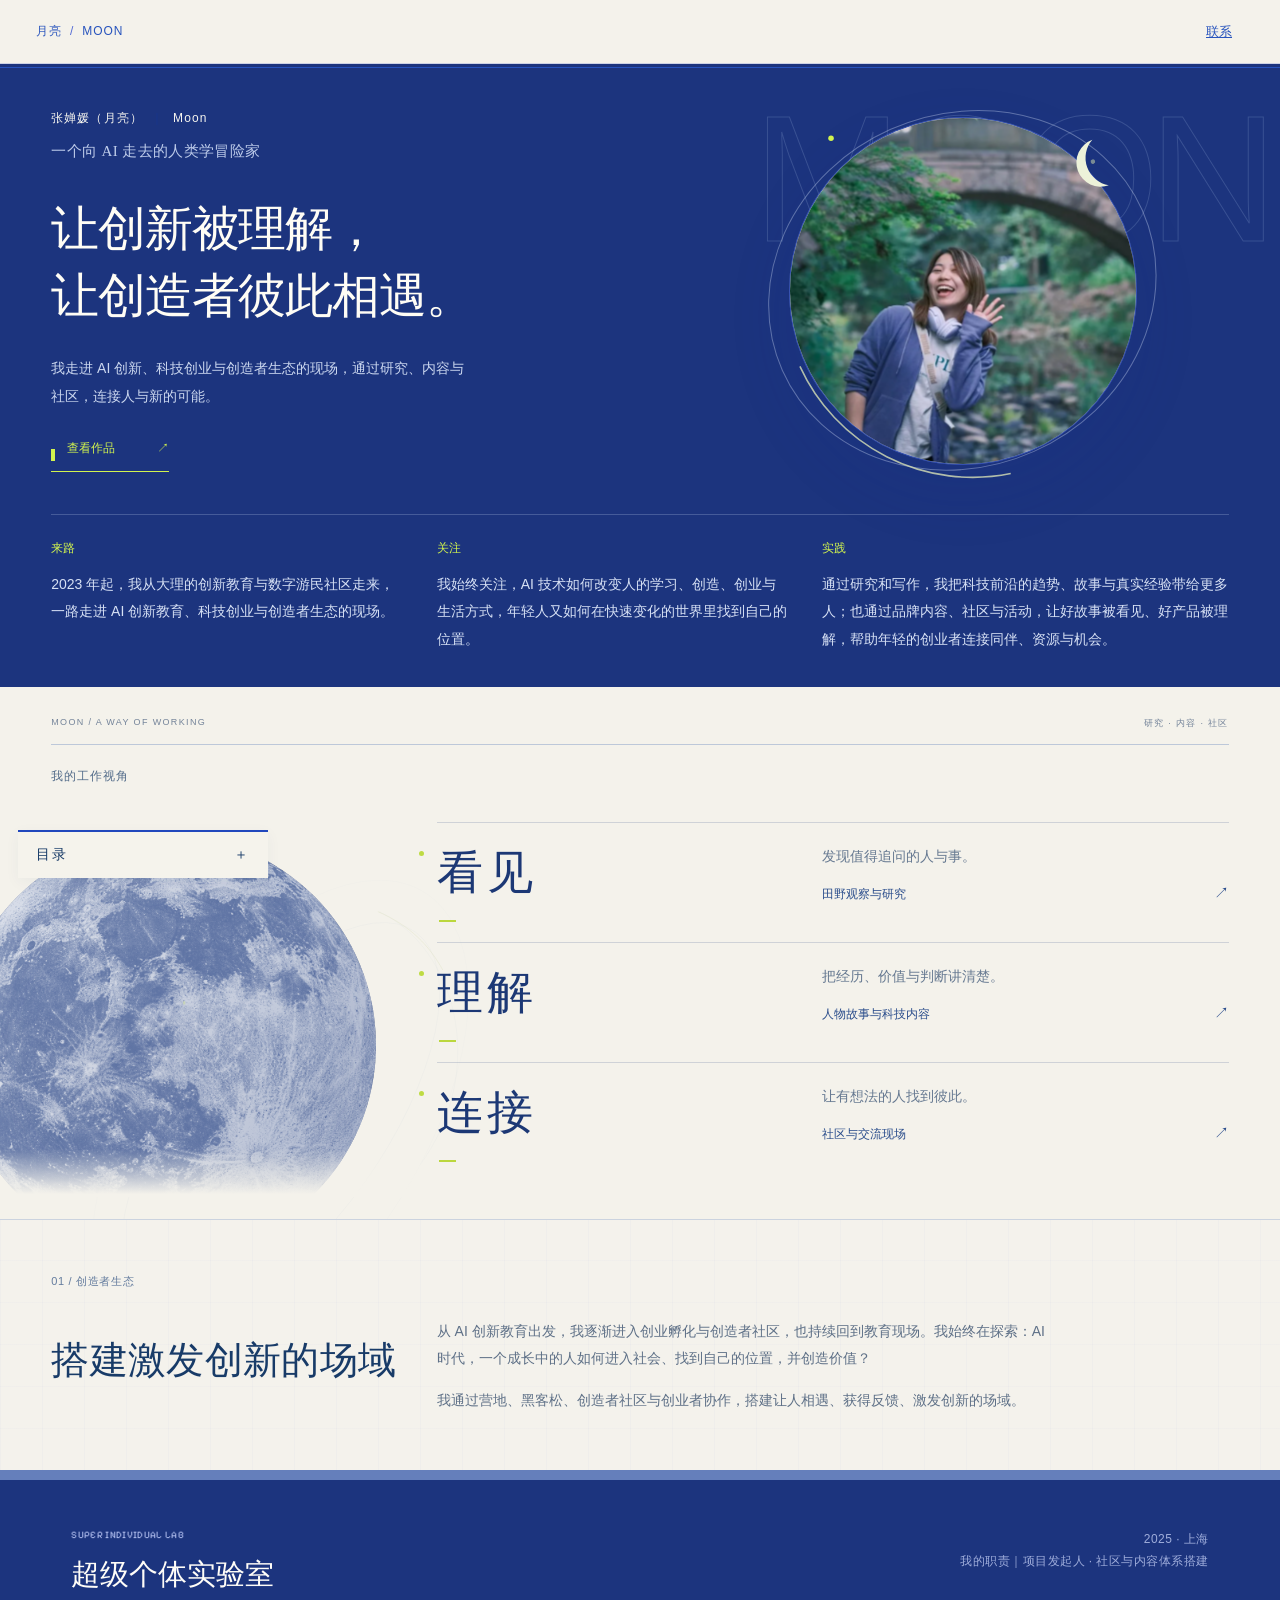
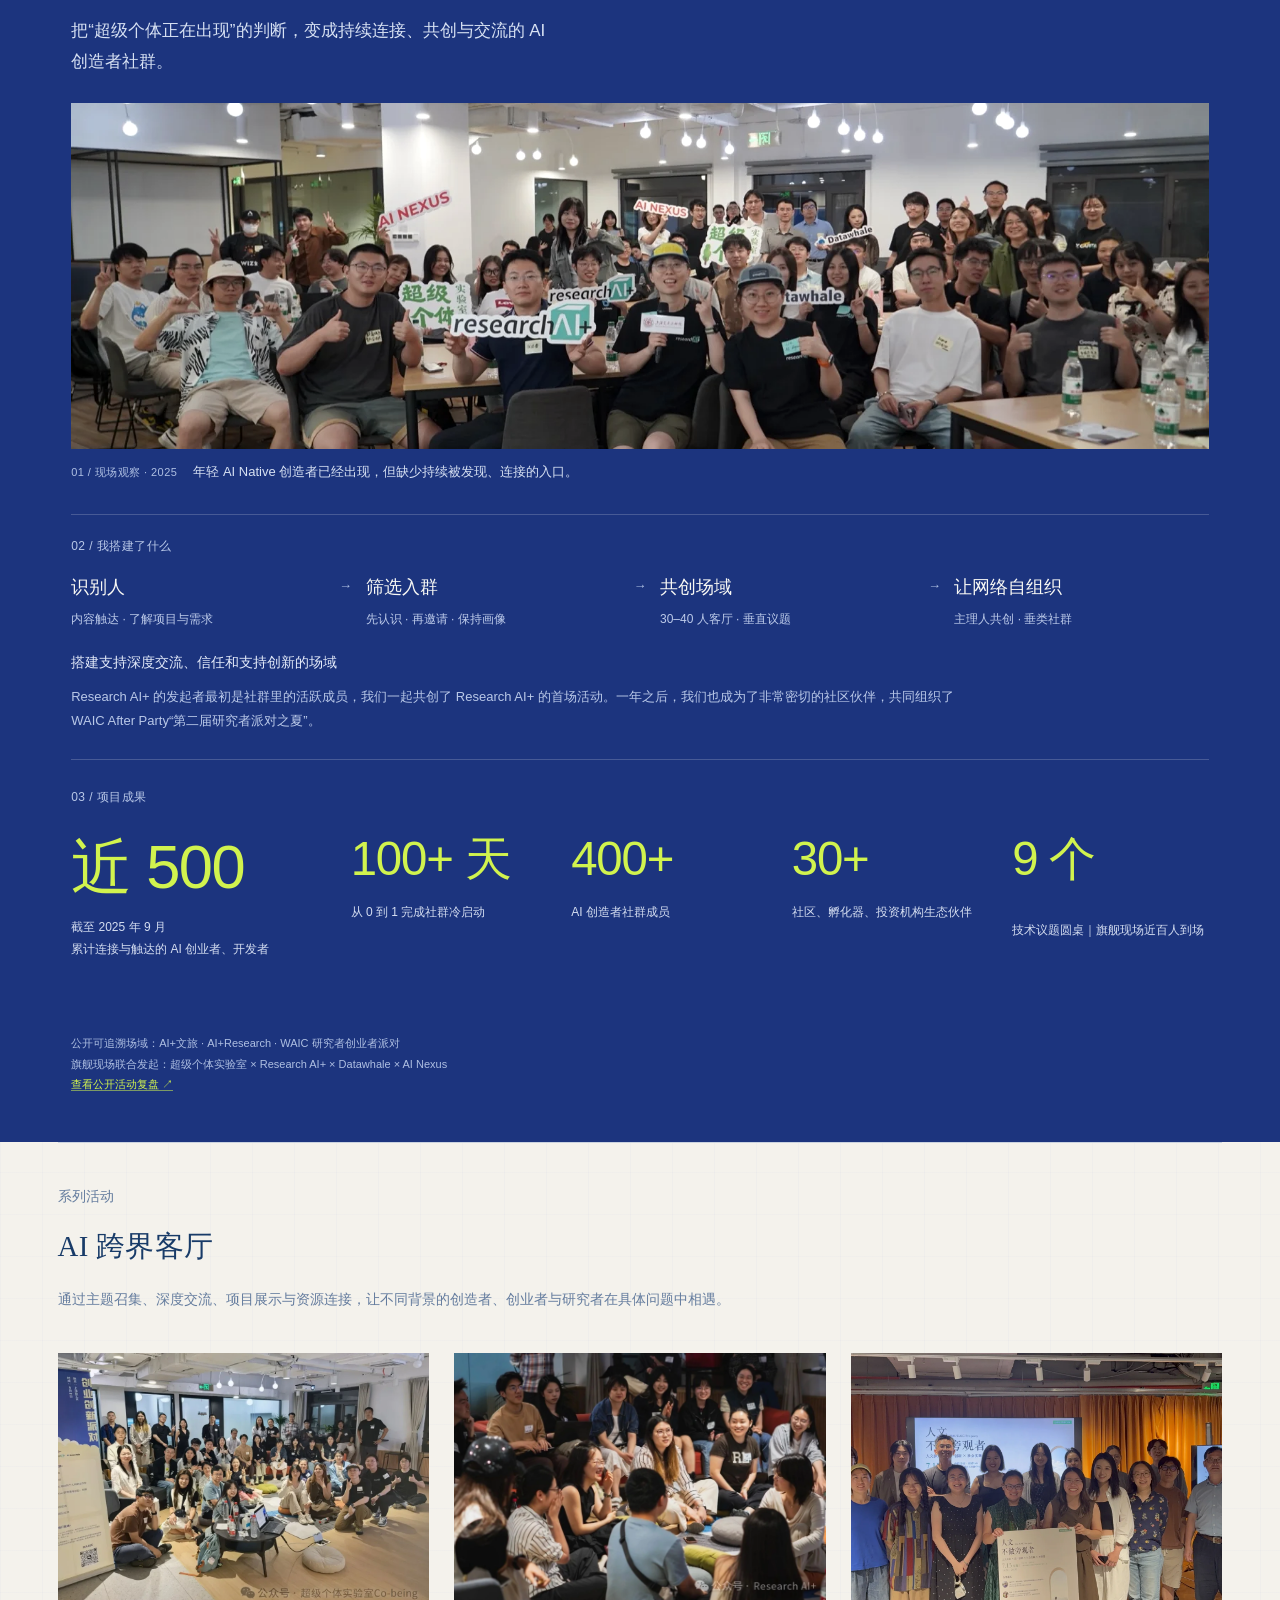
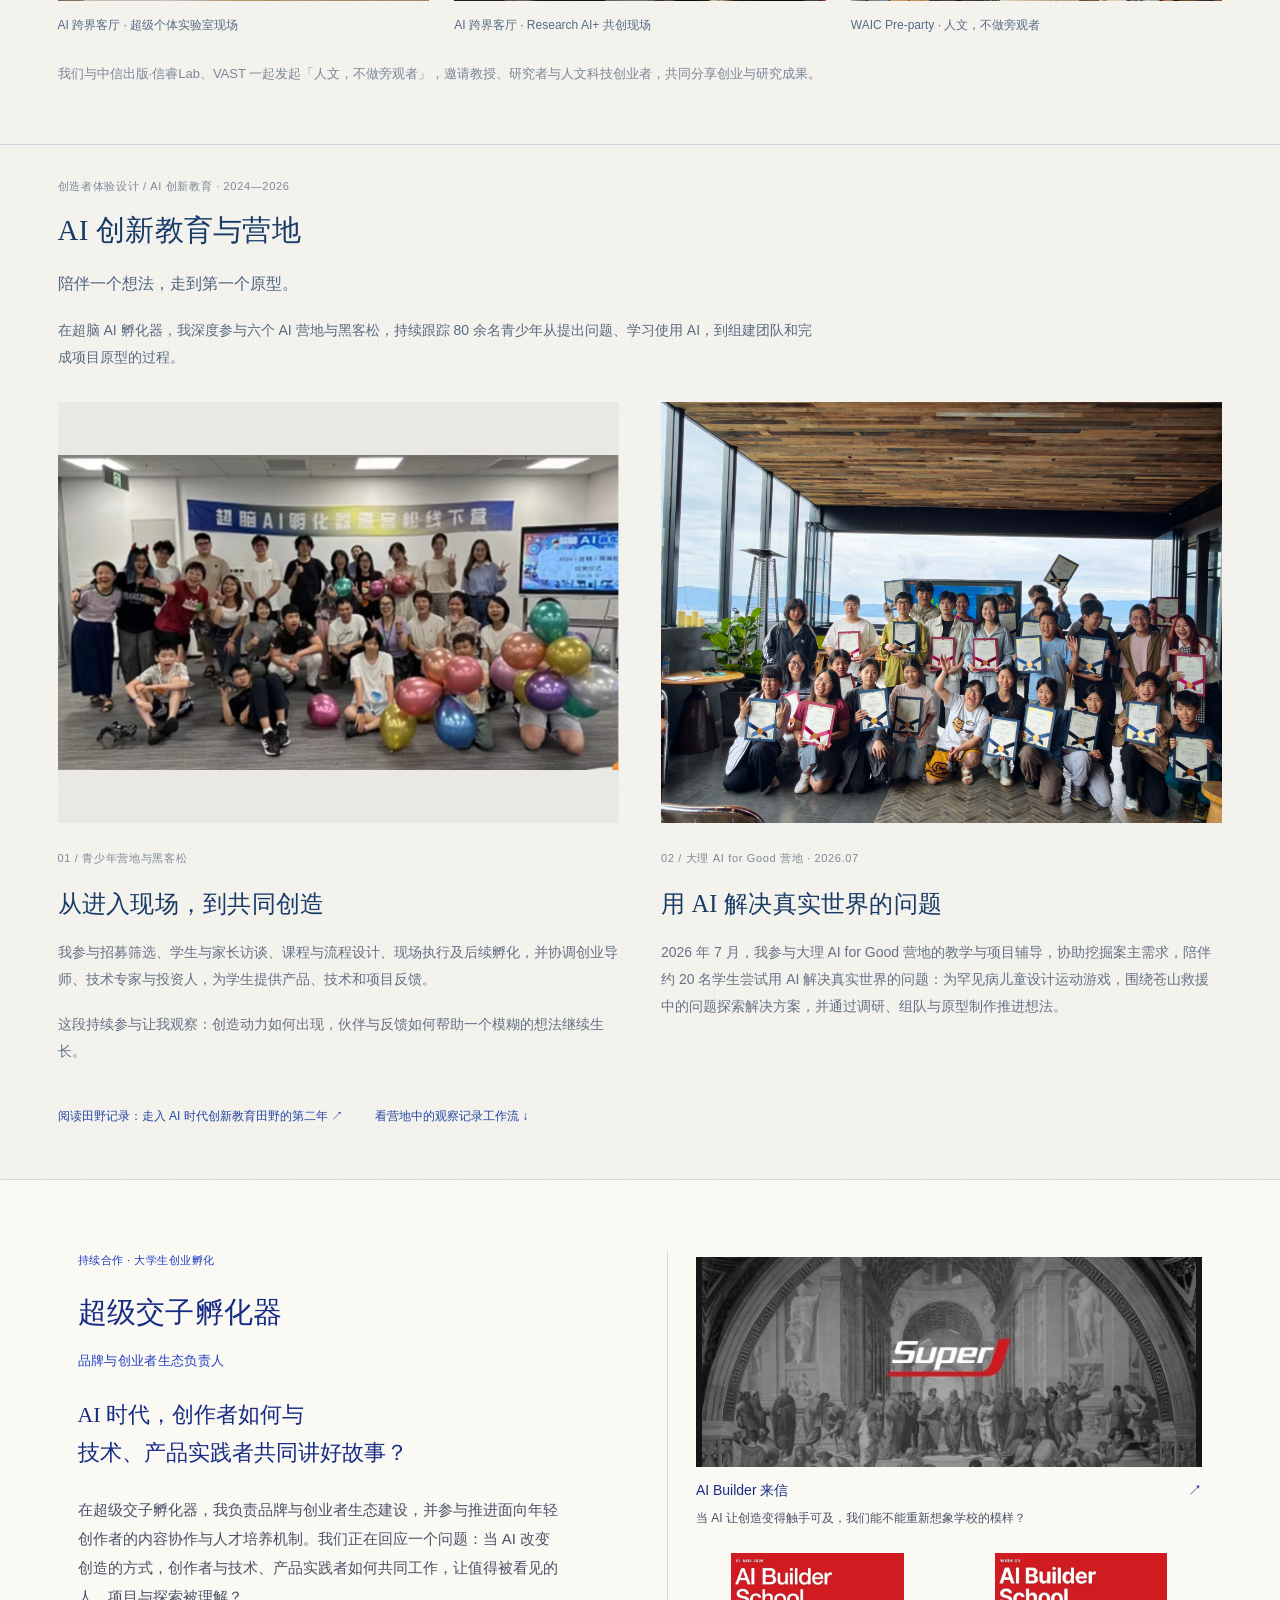
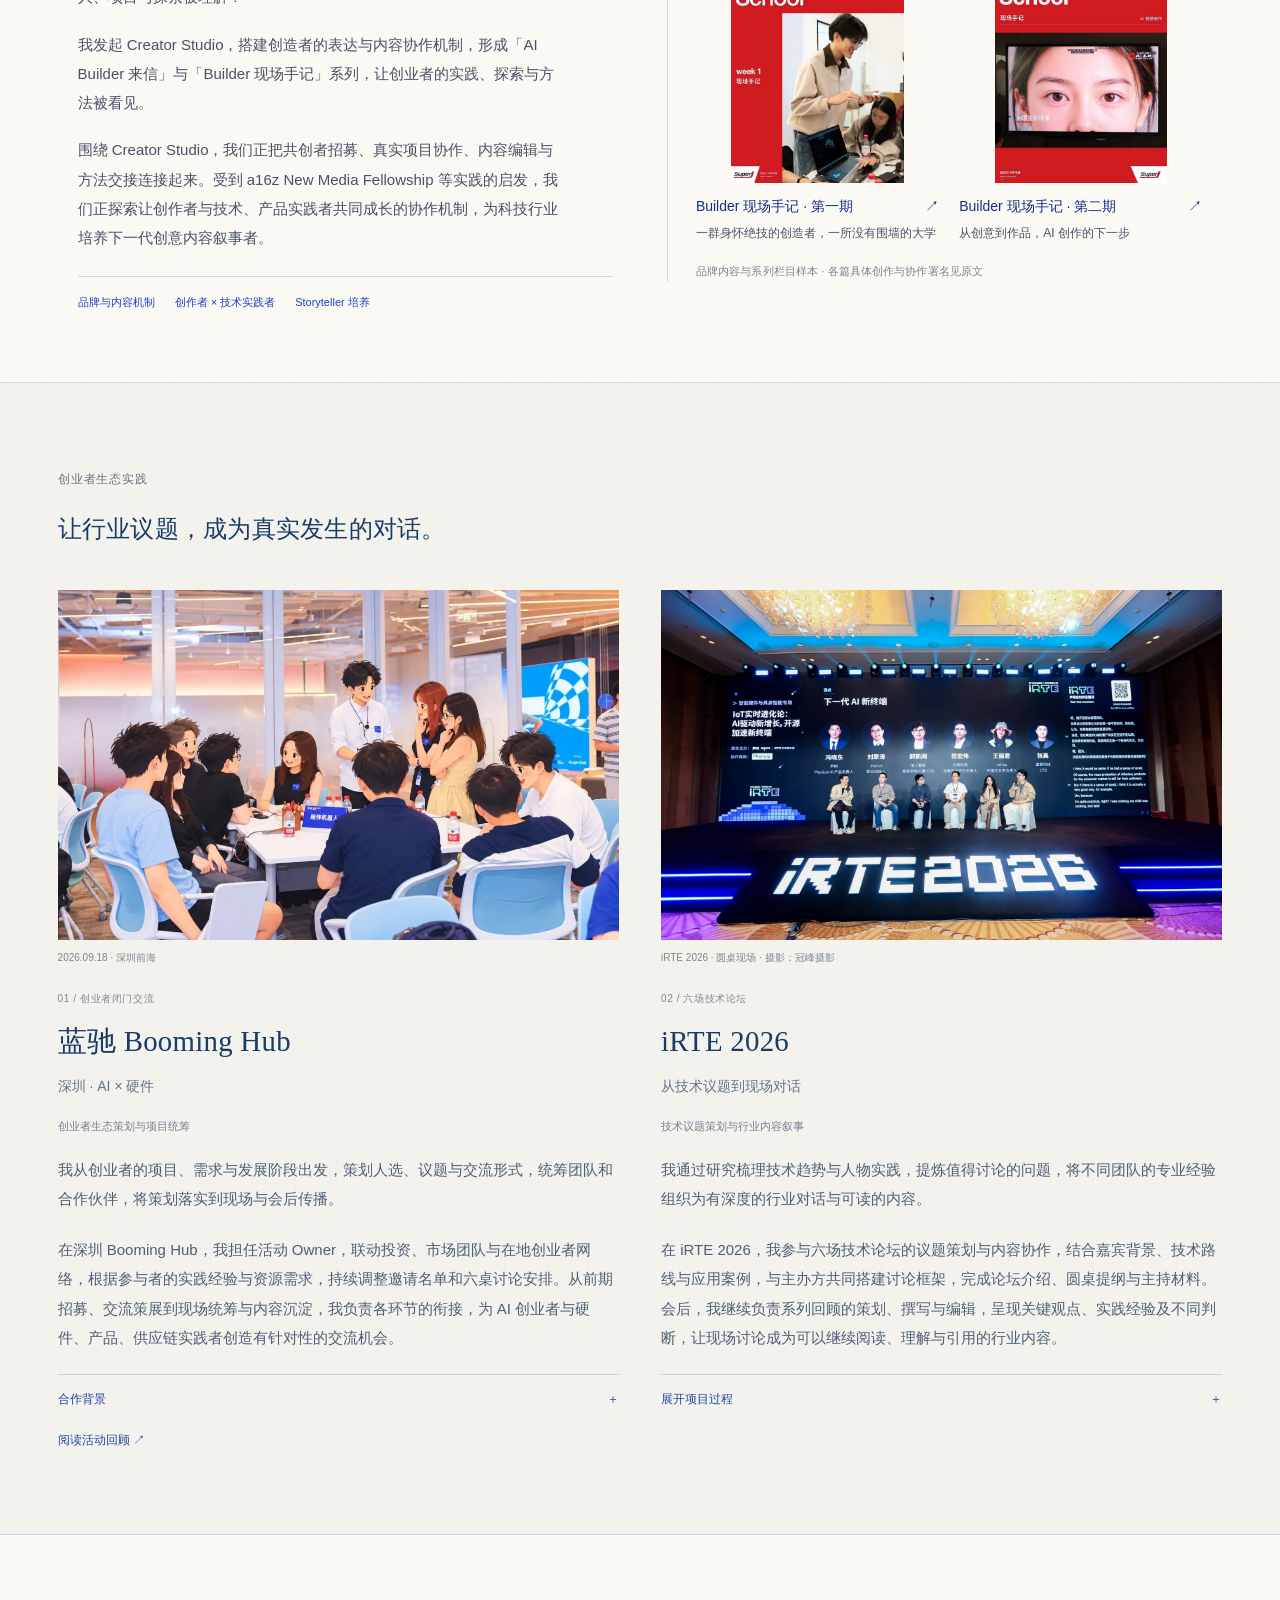
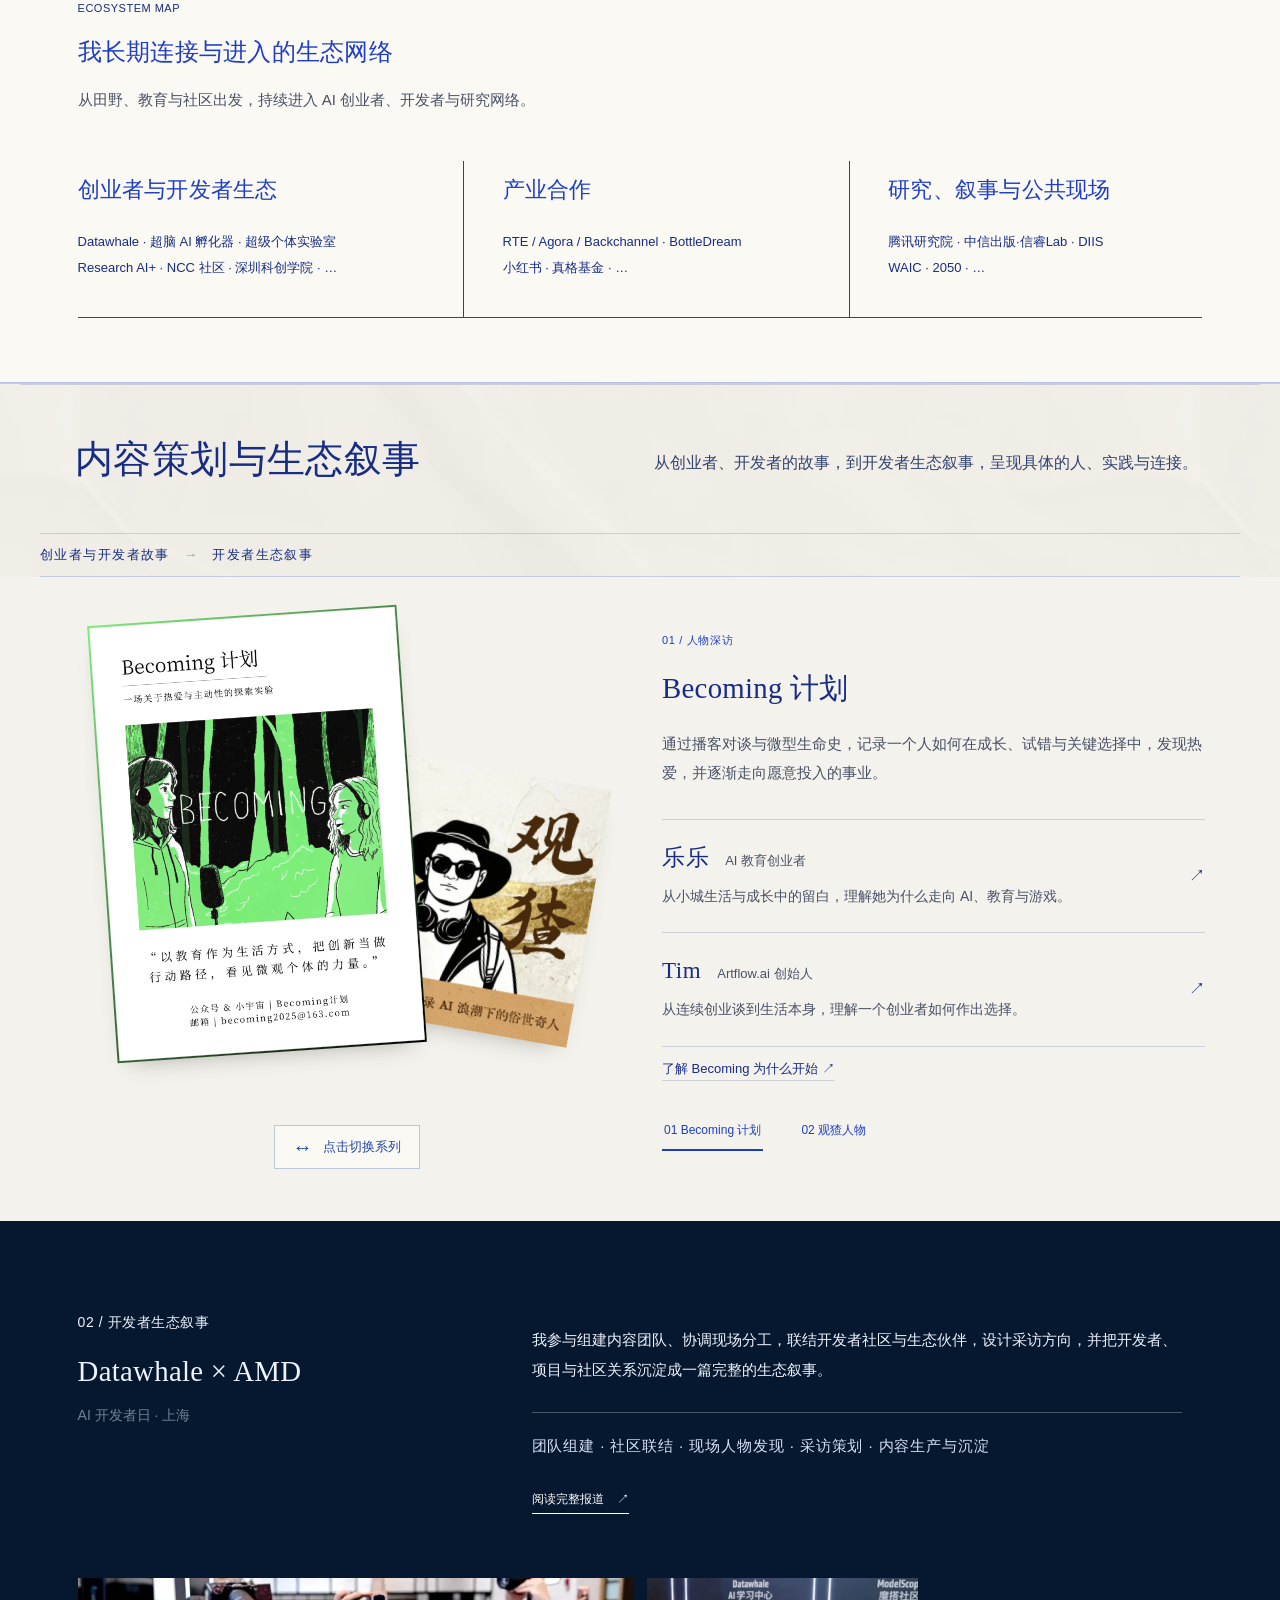
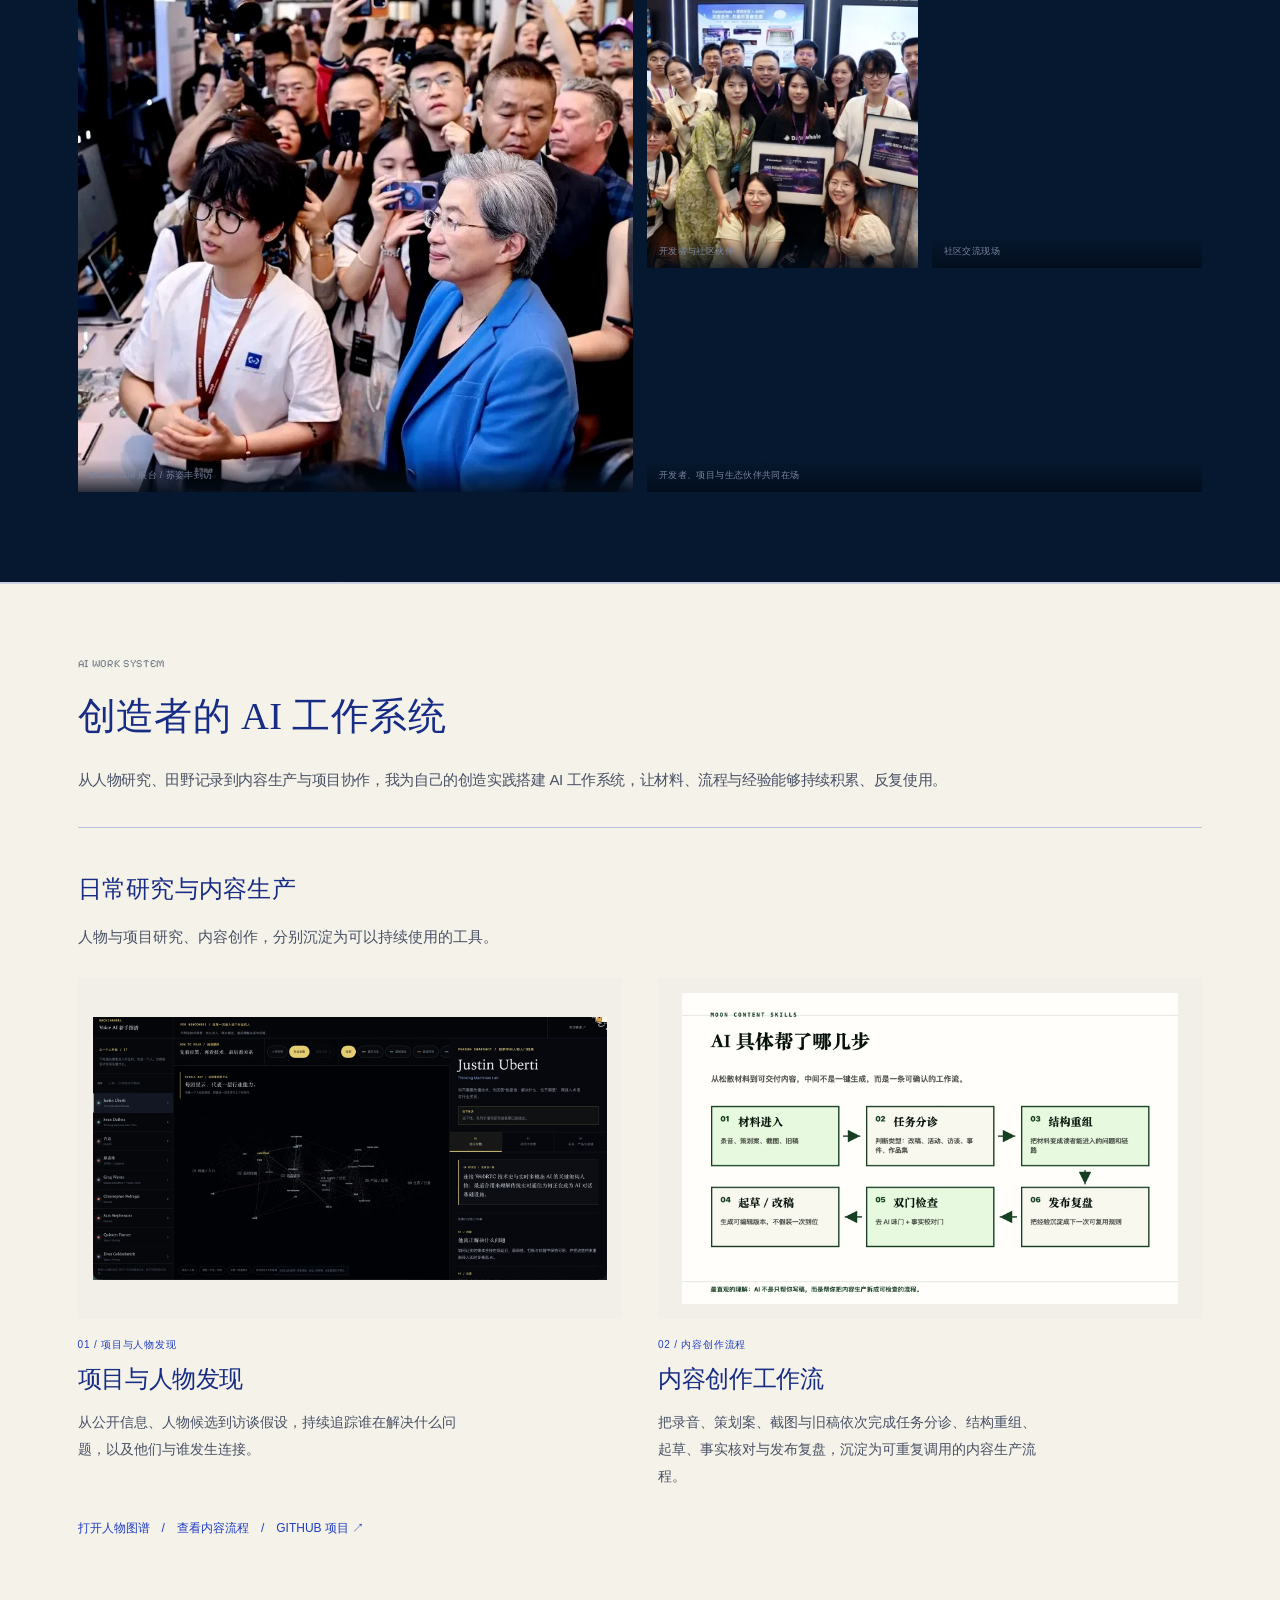
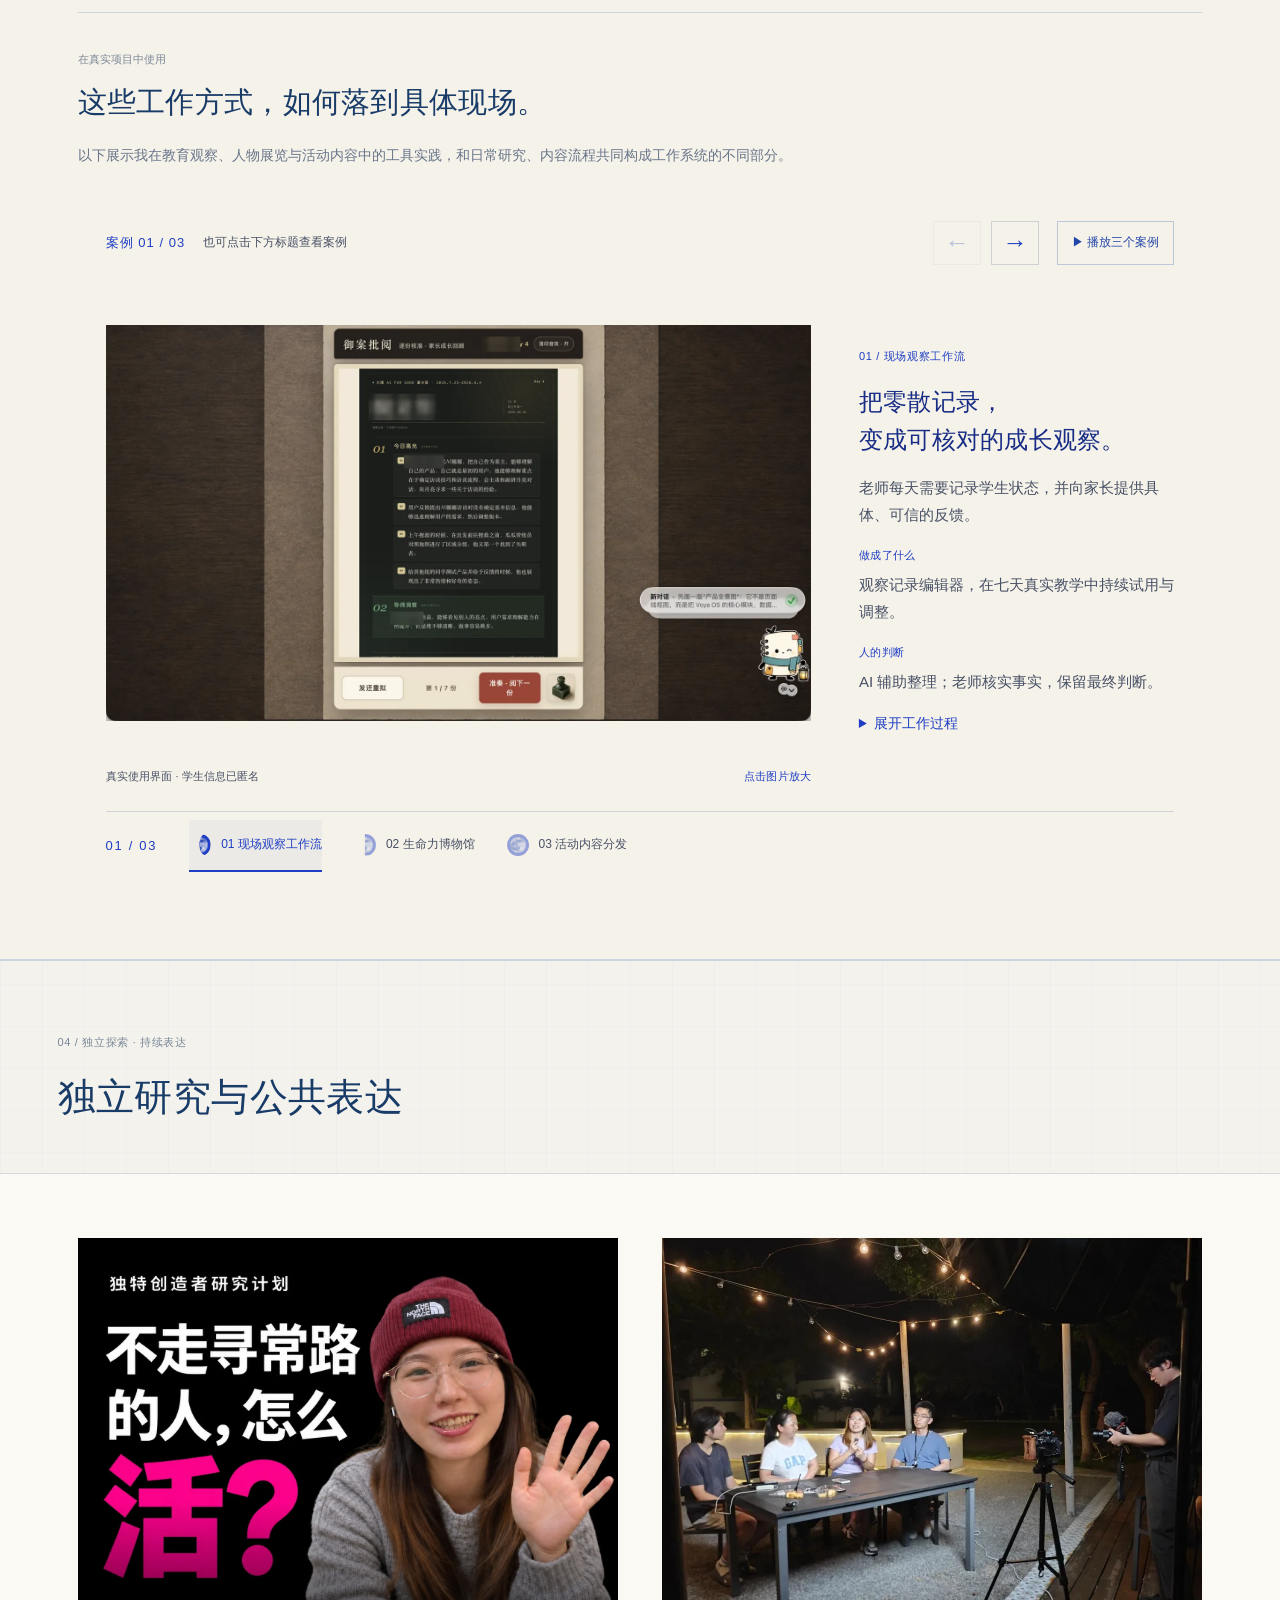
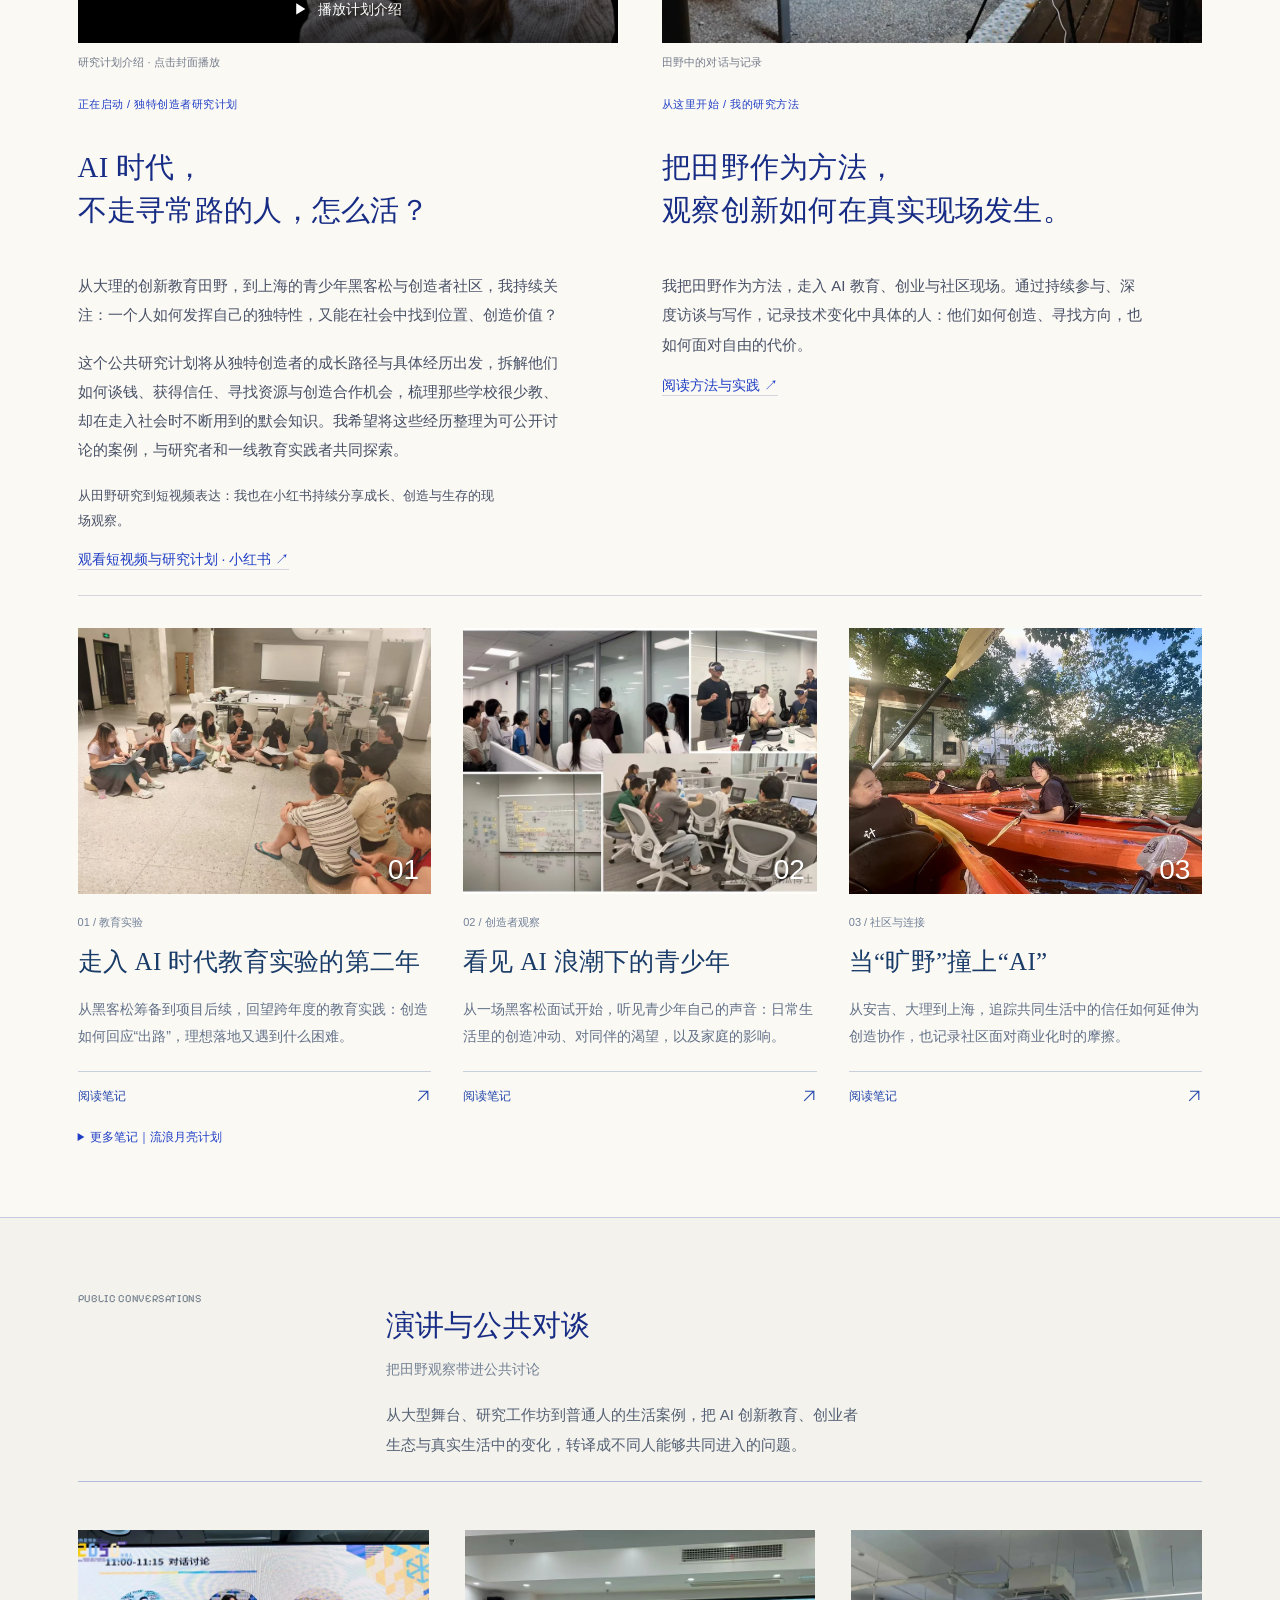
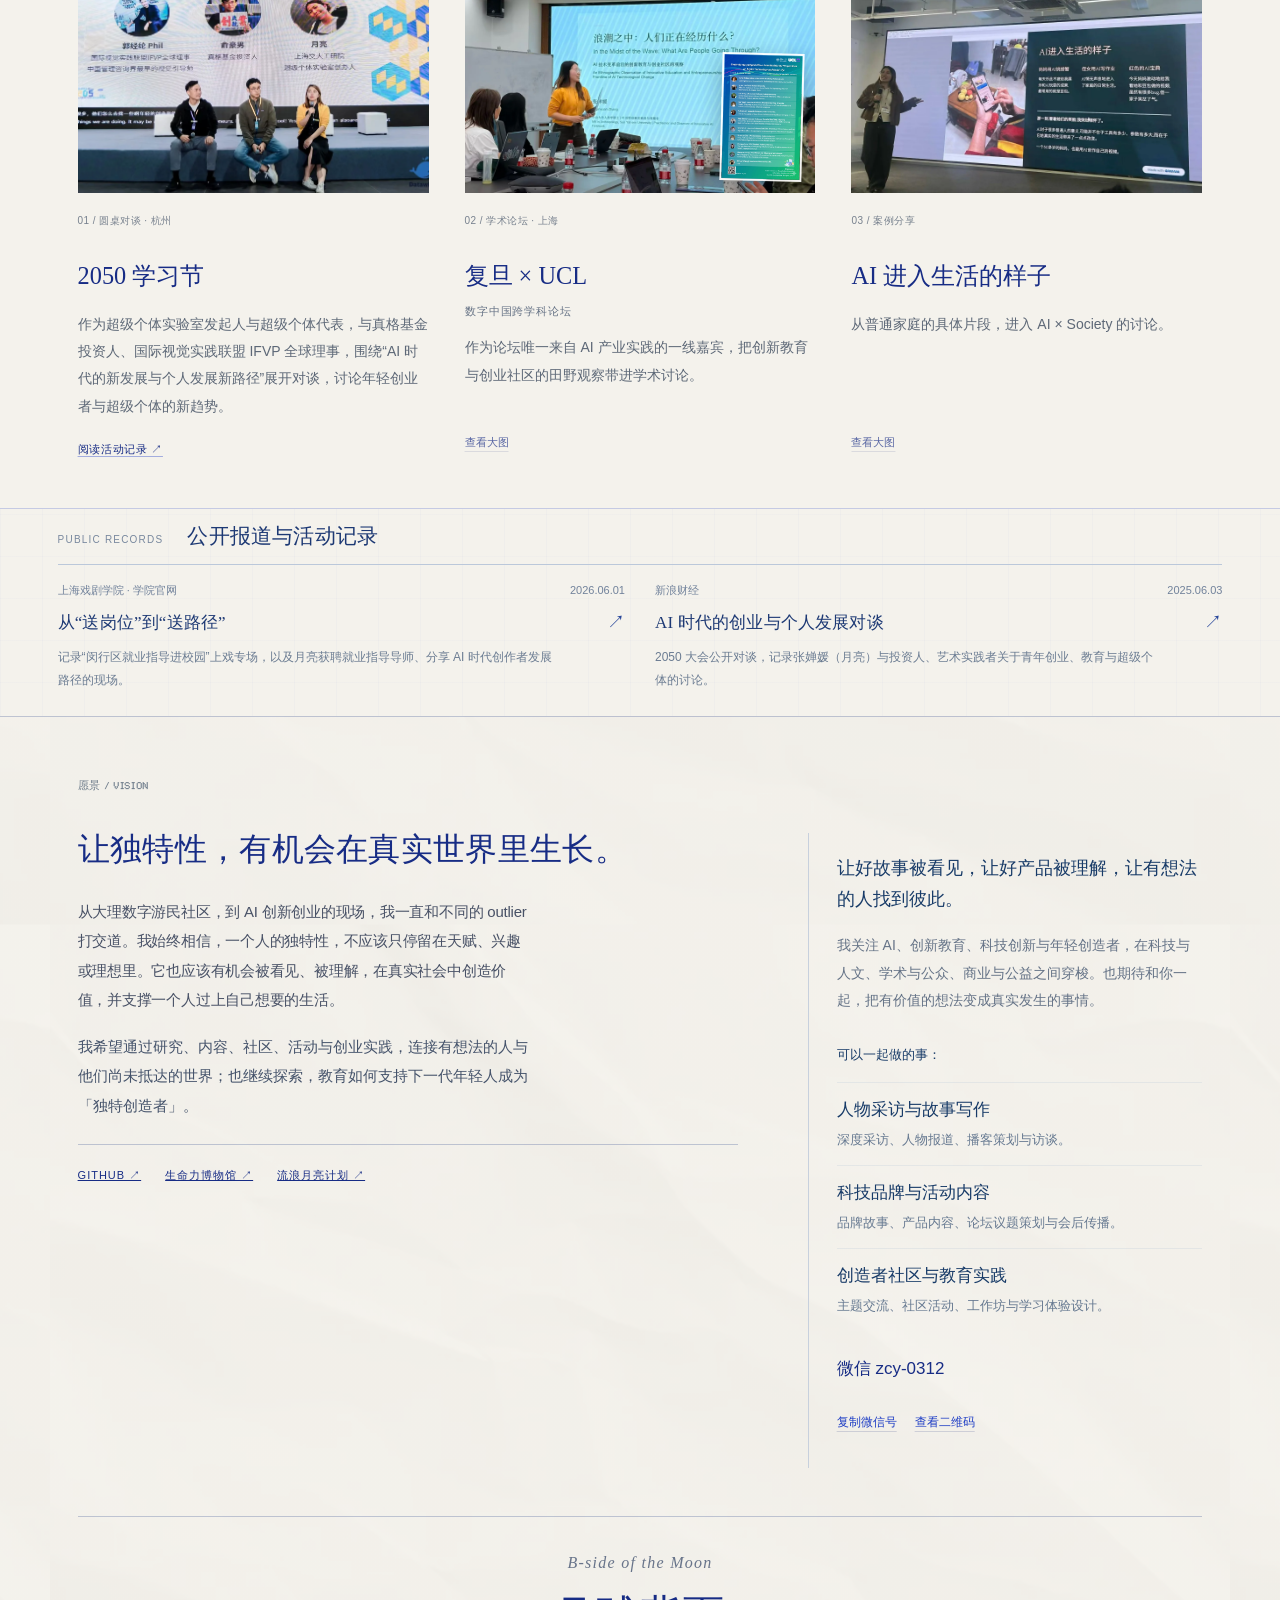
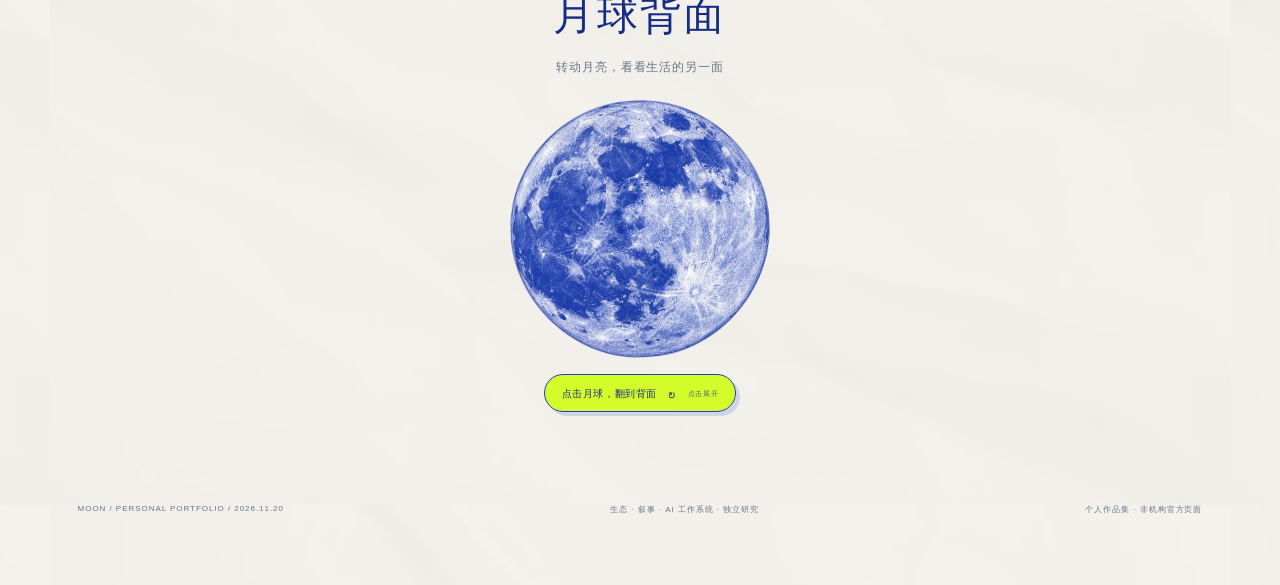
==== commit 70310d50: "Clarify three collaboration offerings with concrete deliverables" ====
--- a/index.html
+++ b/index.html
@@ -6651,6 +6651,13 @@
 html body.lunar-home #collaborate .moon{left:-280px;top:280px;width:350px;height:350px;opacity:.48}
 html body.lunar-home #collaborate .orbits{opacity:.14}
 }
+</style><style id="contact-clear-offerings-v1">
+html body.lunar-home .contact-offerings--clear{margin-top:24px!important}
+html body.lunar-home .contact-offerings--clear>p{margin:0 0 14px!important;font-size:13px!important}
+html body.lunar-home .contact-offerings--clear .contact-offering{padding:13px 0;border-top:1px solid #b9c6d744}
+html body.lunar-home .contact-offerings--clear .contact-offering h4{font:400 17px/1.6 var(--type-body)!important;color:#183b68!important;margin:0 0 5px!important;letter-spacing:0!important}
+html body.lunar-home .contact-offerings--clear .contact-offering p{font:400 13px/1.85 var(--type-body)!important;color:#667991!important;margin:0!important}
+@media(max-width:700px){html body.lunar-home .contact-offerings--clear .contact-offering h4{font-size:16px!important}html body.lunar-home .contact-offerings--clear .contact-offering p{font-size:13px!important}}
 </style></head>
 <body class="lunar-home">
   <a class="skip-link" href="#main">跳到正文</a>
@@ -6979,7 +6986,7 @@
           <aside class="ending-contact-column"><div class="contact-direct contact-quiet" id="contact">
               <p class="contact-eyebrow">让好故事被看见，让好产品被理解，让有想法的人找到彼此。</p>
               <p class="client-contact">我关注 AI、创新教育、科技创新与年轻创造者，在科技与人文、学术与公众、商业与公益之间穿梭。也期待和你一起，把有价值的想法变成真实发生的事情。</p>
-              <div class="contact-offerings"><p><strong>可以一起做的事：</strong></p><p>人物采访与深度内容 / 科技品牌内容与传播 / 内容策划与创意实践 / 创造者社区与活动策划 / 教育创新与体验设计</p></div><div class="contact-quiet__actions"><span class="contact-id">微信 zcy-0312</span><button type="button" data-contact-copy>复制微信号</button><button type="button" data-contact-open>查看二维码</button></div>
+              <div class="contact-offerings contact-offerings--clear"><p><strong>可以一起做的事：</strong></p><div class="contact-offering"><h4>人物采访与故事写作</h4><p>深度采访、人物报道、播客策划与访谈。</p></div><div class="contact-offering"><h4>科技品牌与活动内容</h4><p>品牌故事、产品内容、论坛议题策划与会后传播。</p></div><div class="contact-offering"><h4>创造者社区与教育实践</h4><p>主题交流、社区活动、工作坊与学习体验设计。</p></div></div><div class="contact-quiet__actions"><span class="contact-id">微信 zcy-0312</span><button type="button" data-contact-copy>复制微信号</button><button type="button" data-contact-open>查看二维码</button></div>
               <p class="ending-contact-note" data-contact-note role="status" aria-live="polite"></p>
             </div>
             </aside>
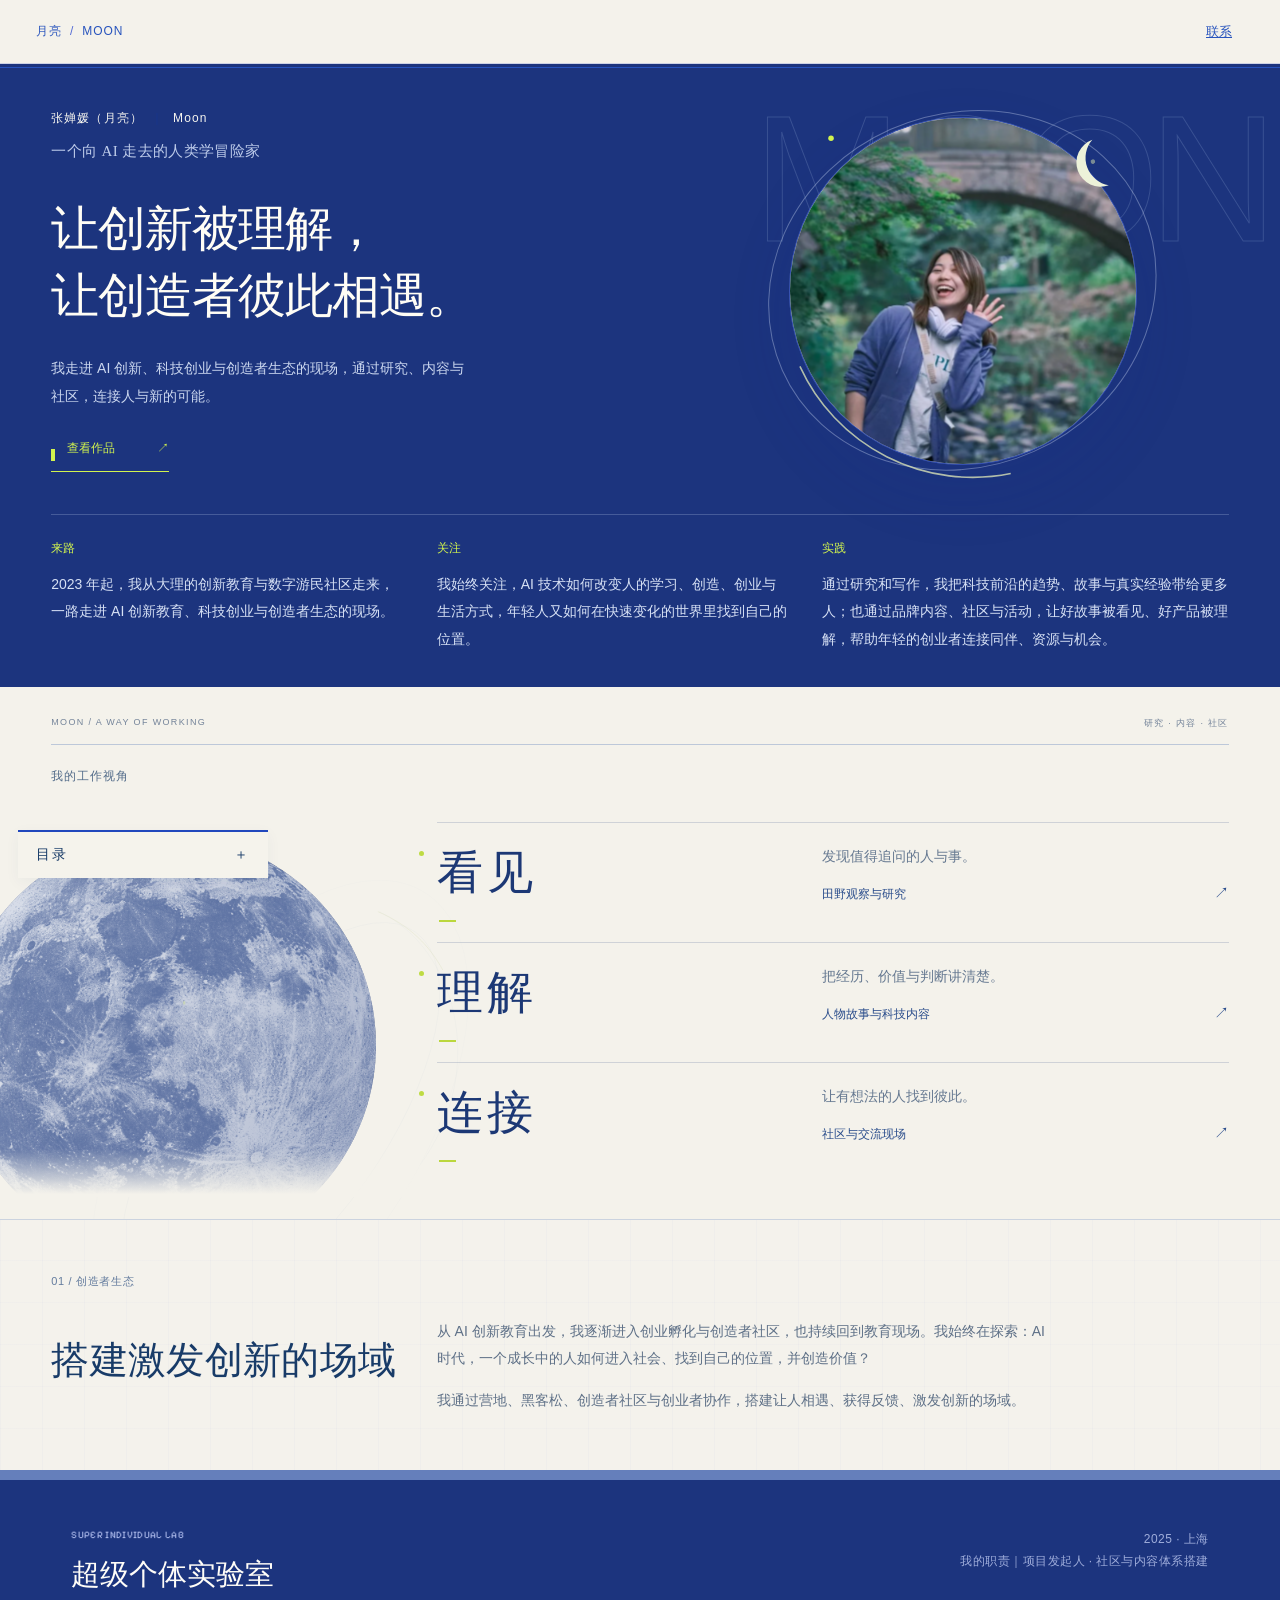
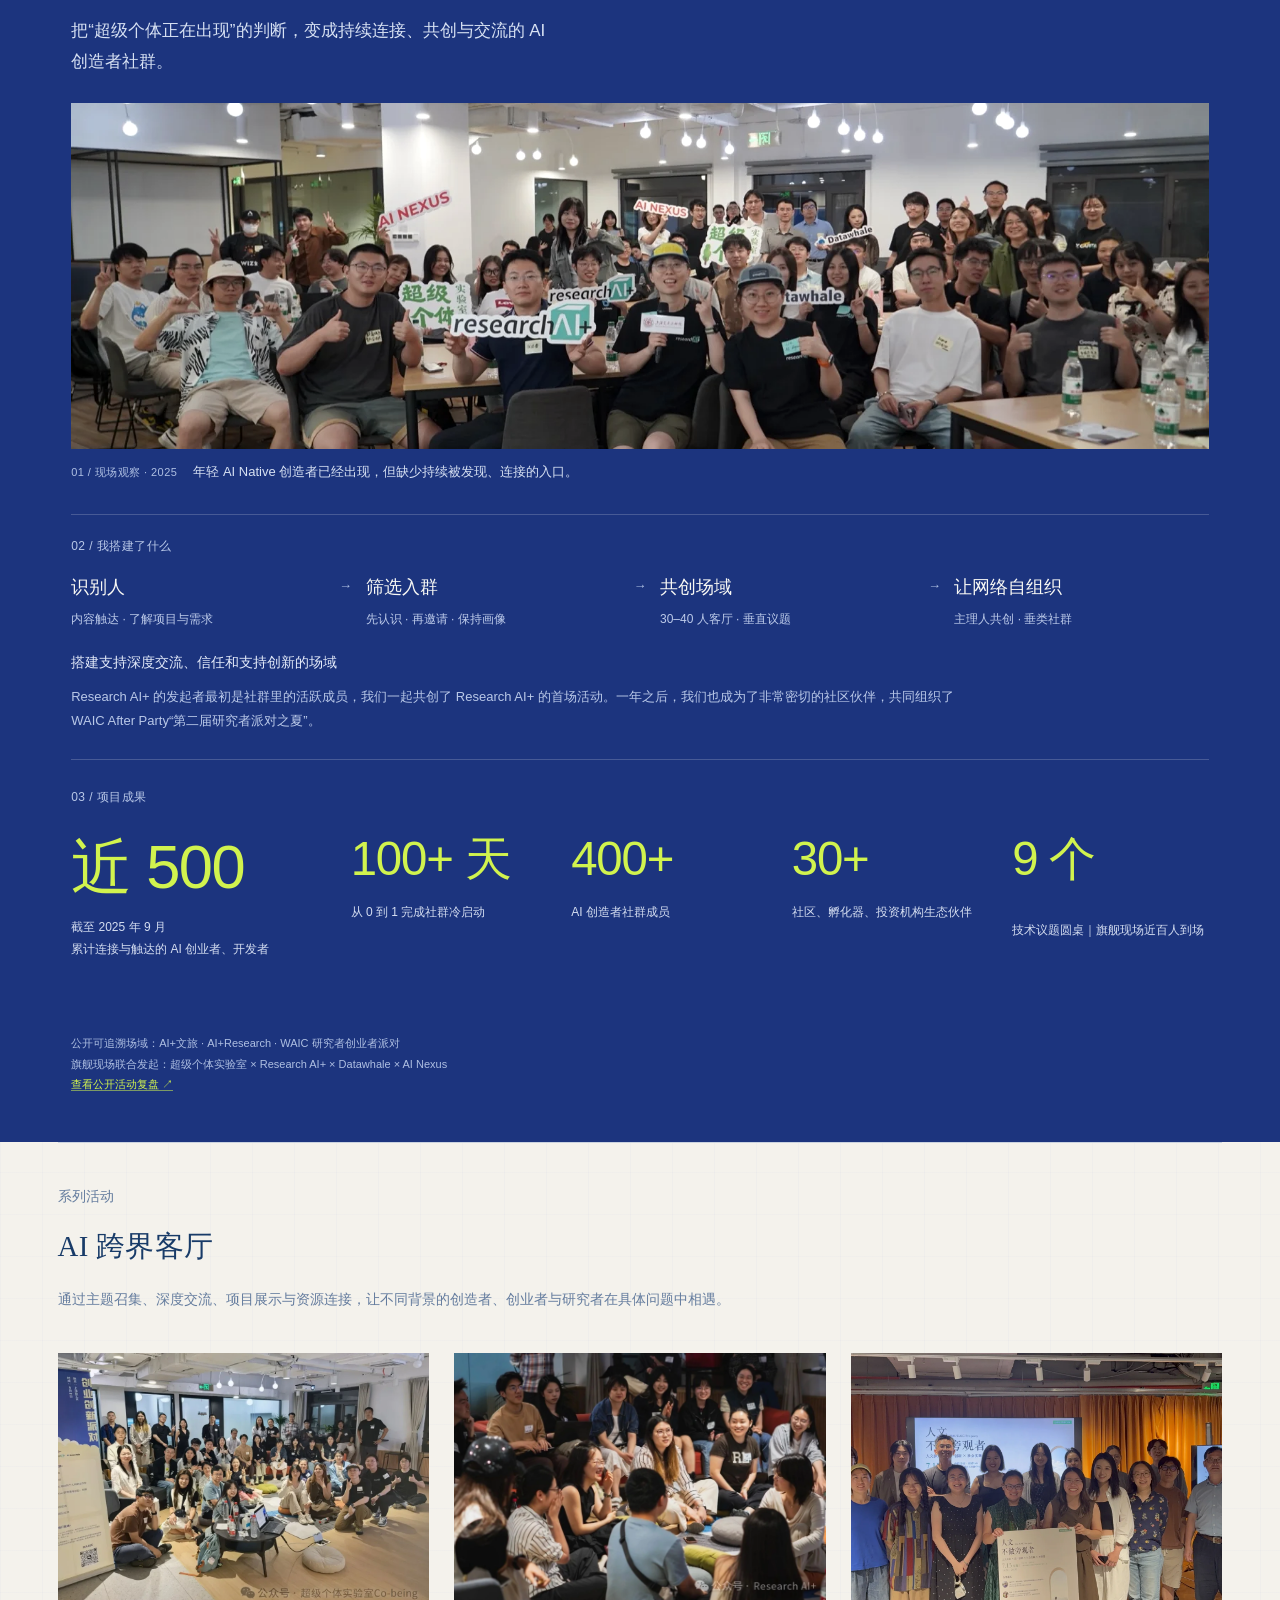
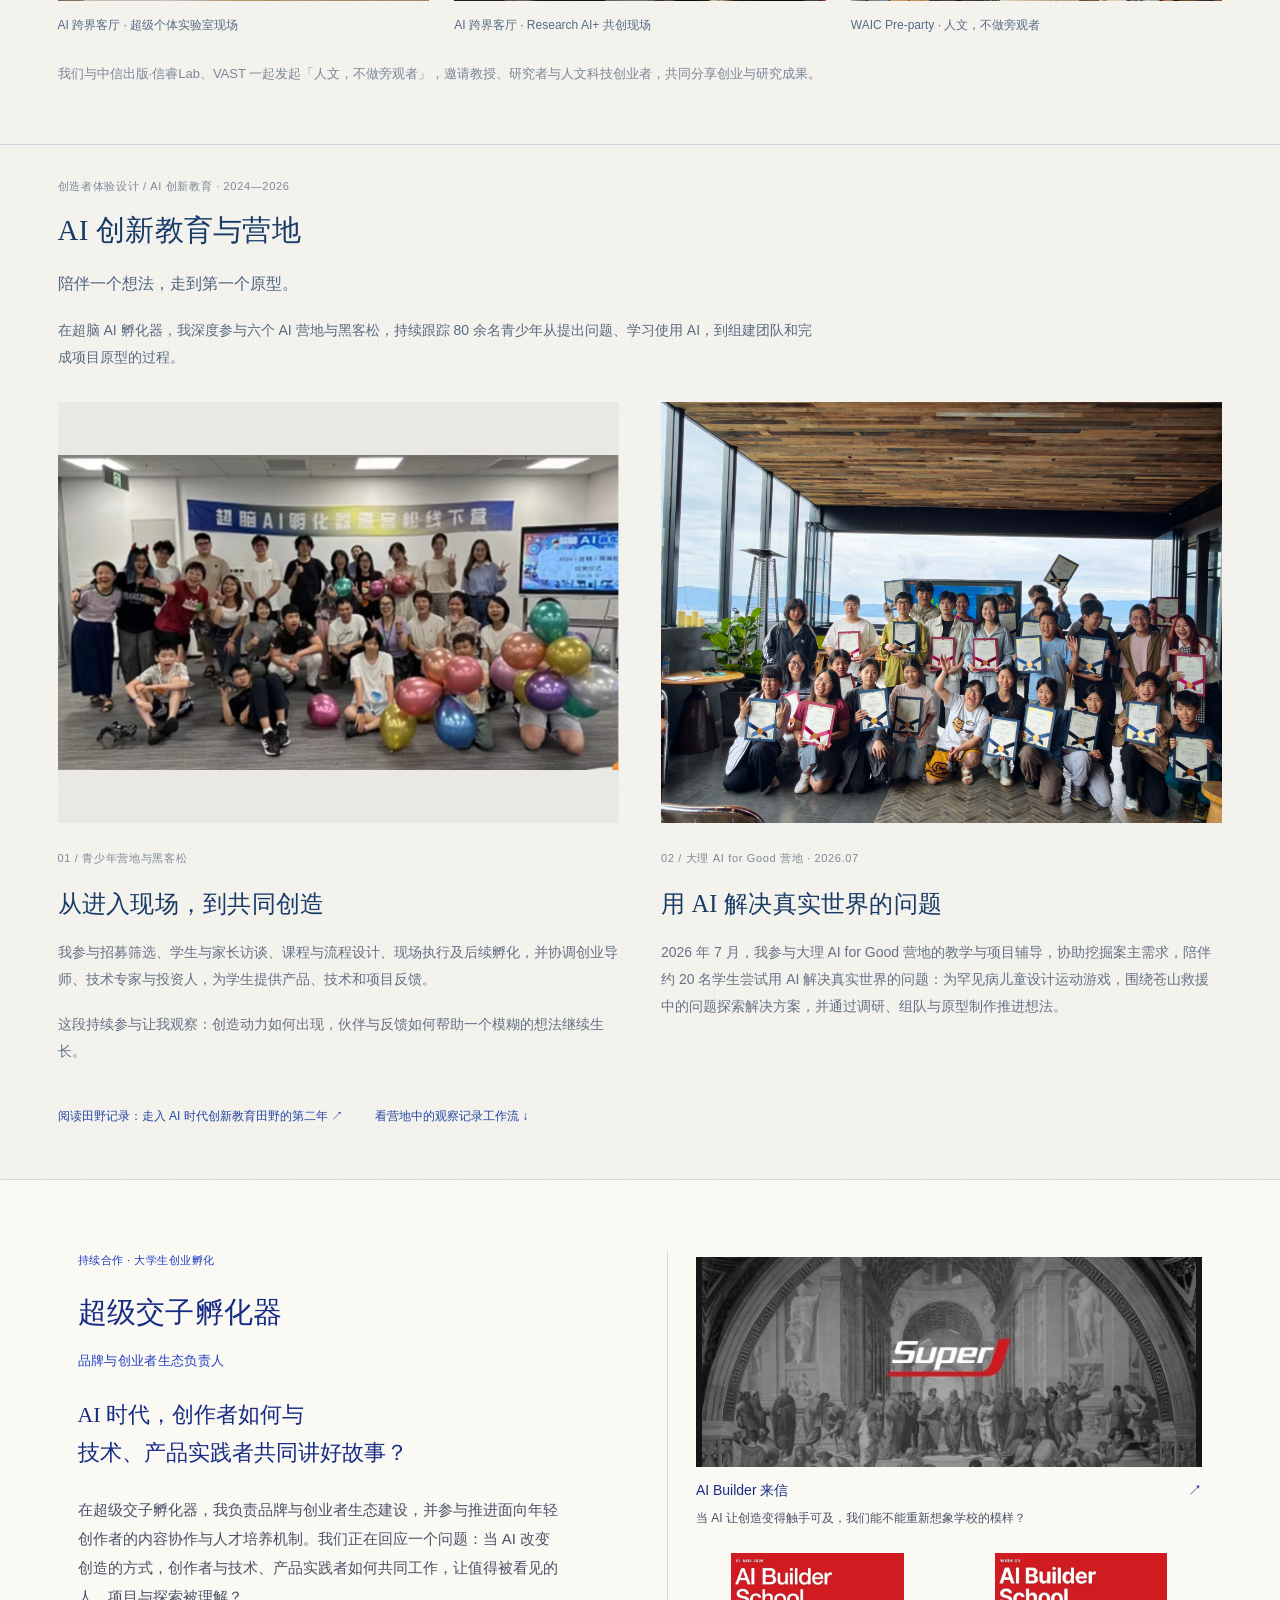
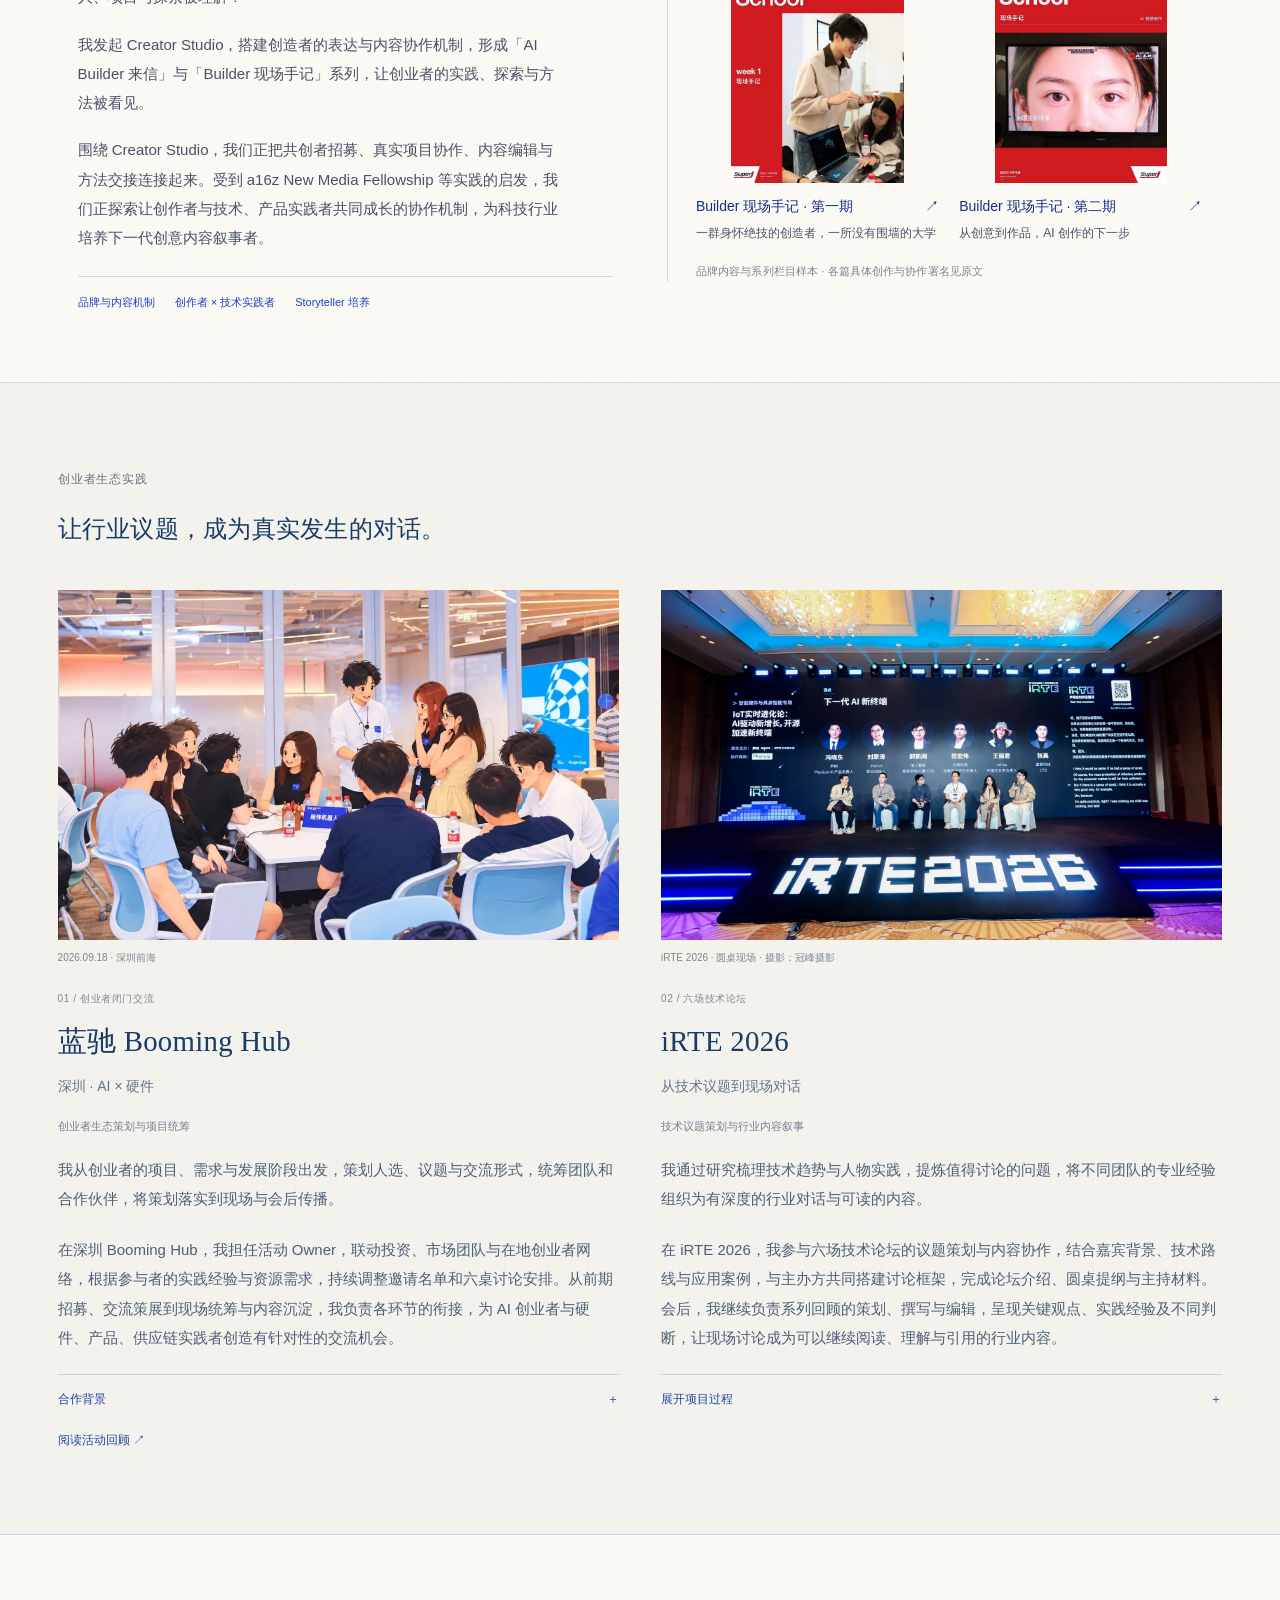
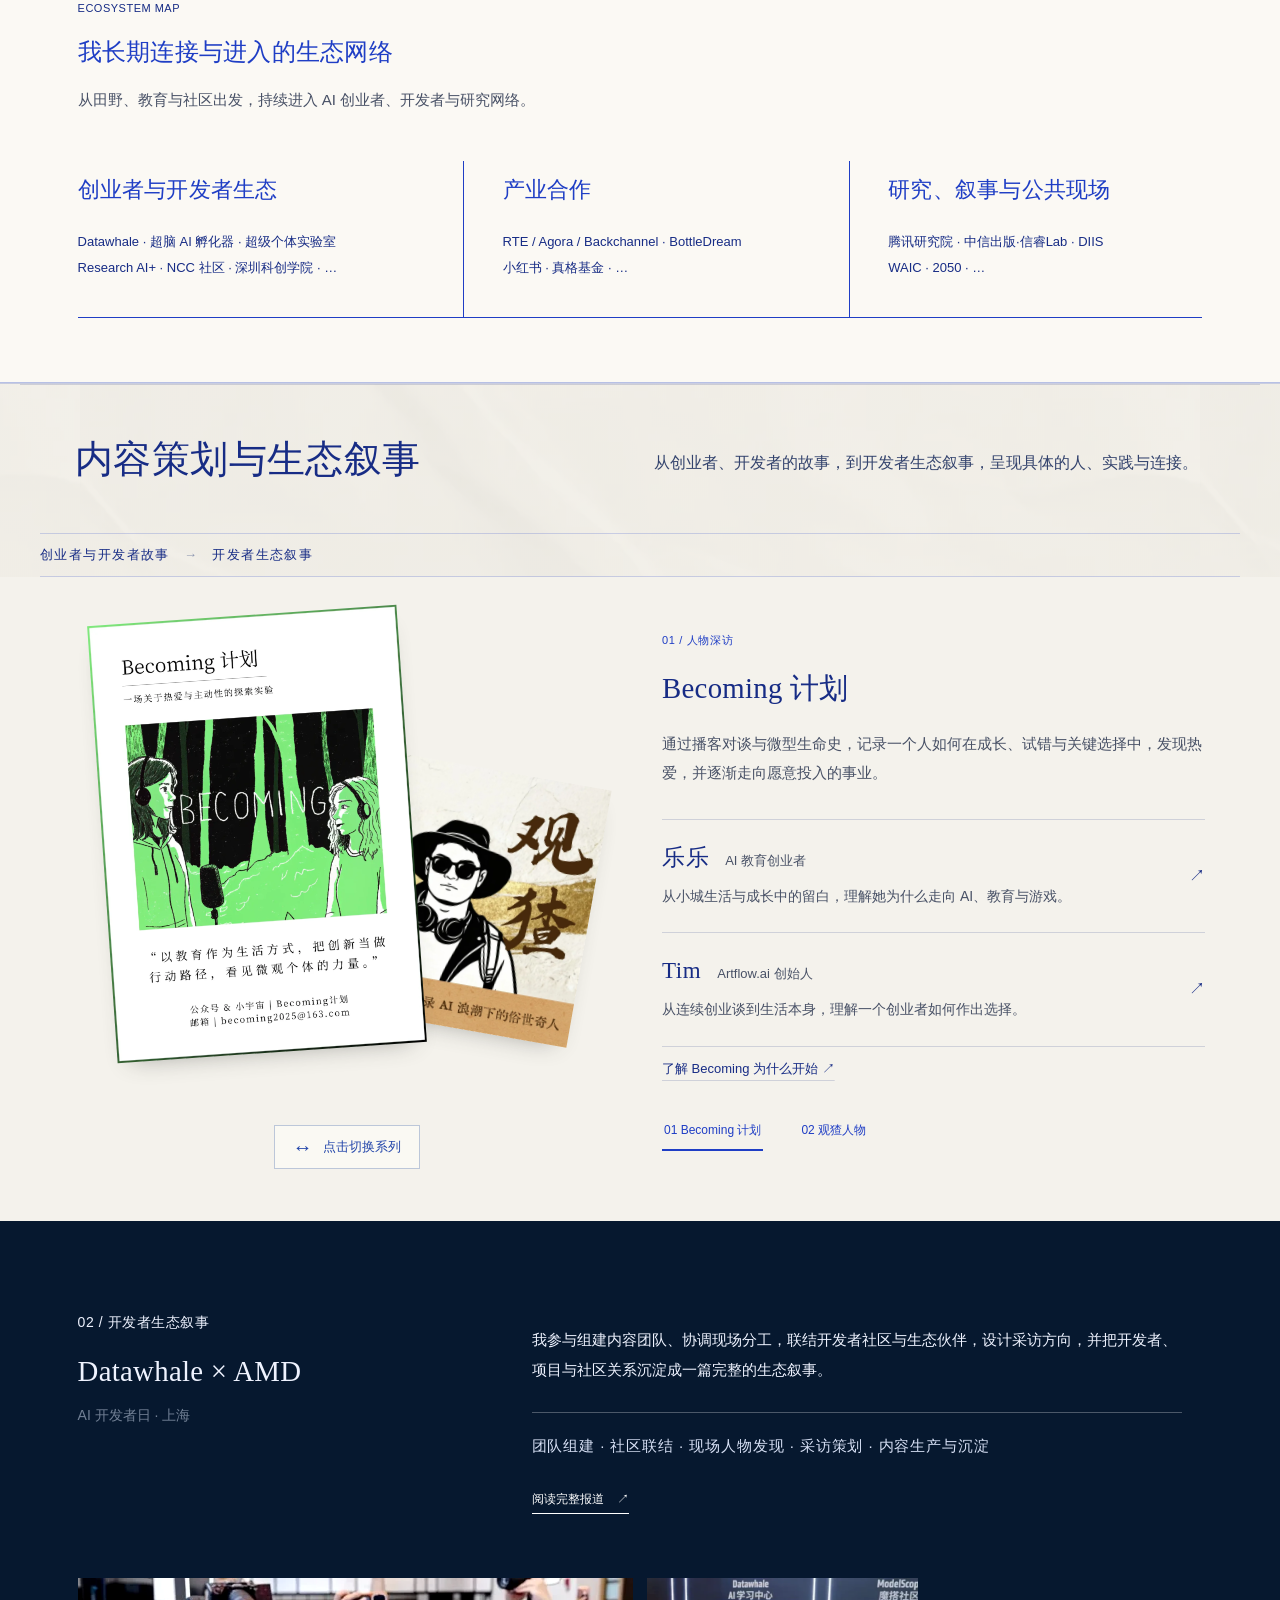
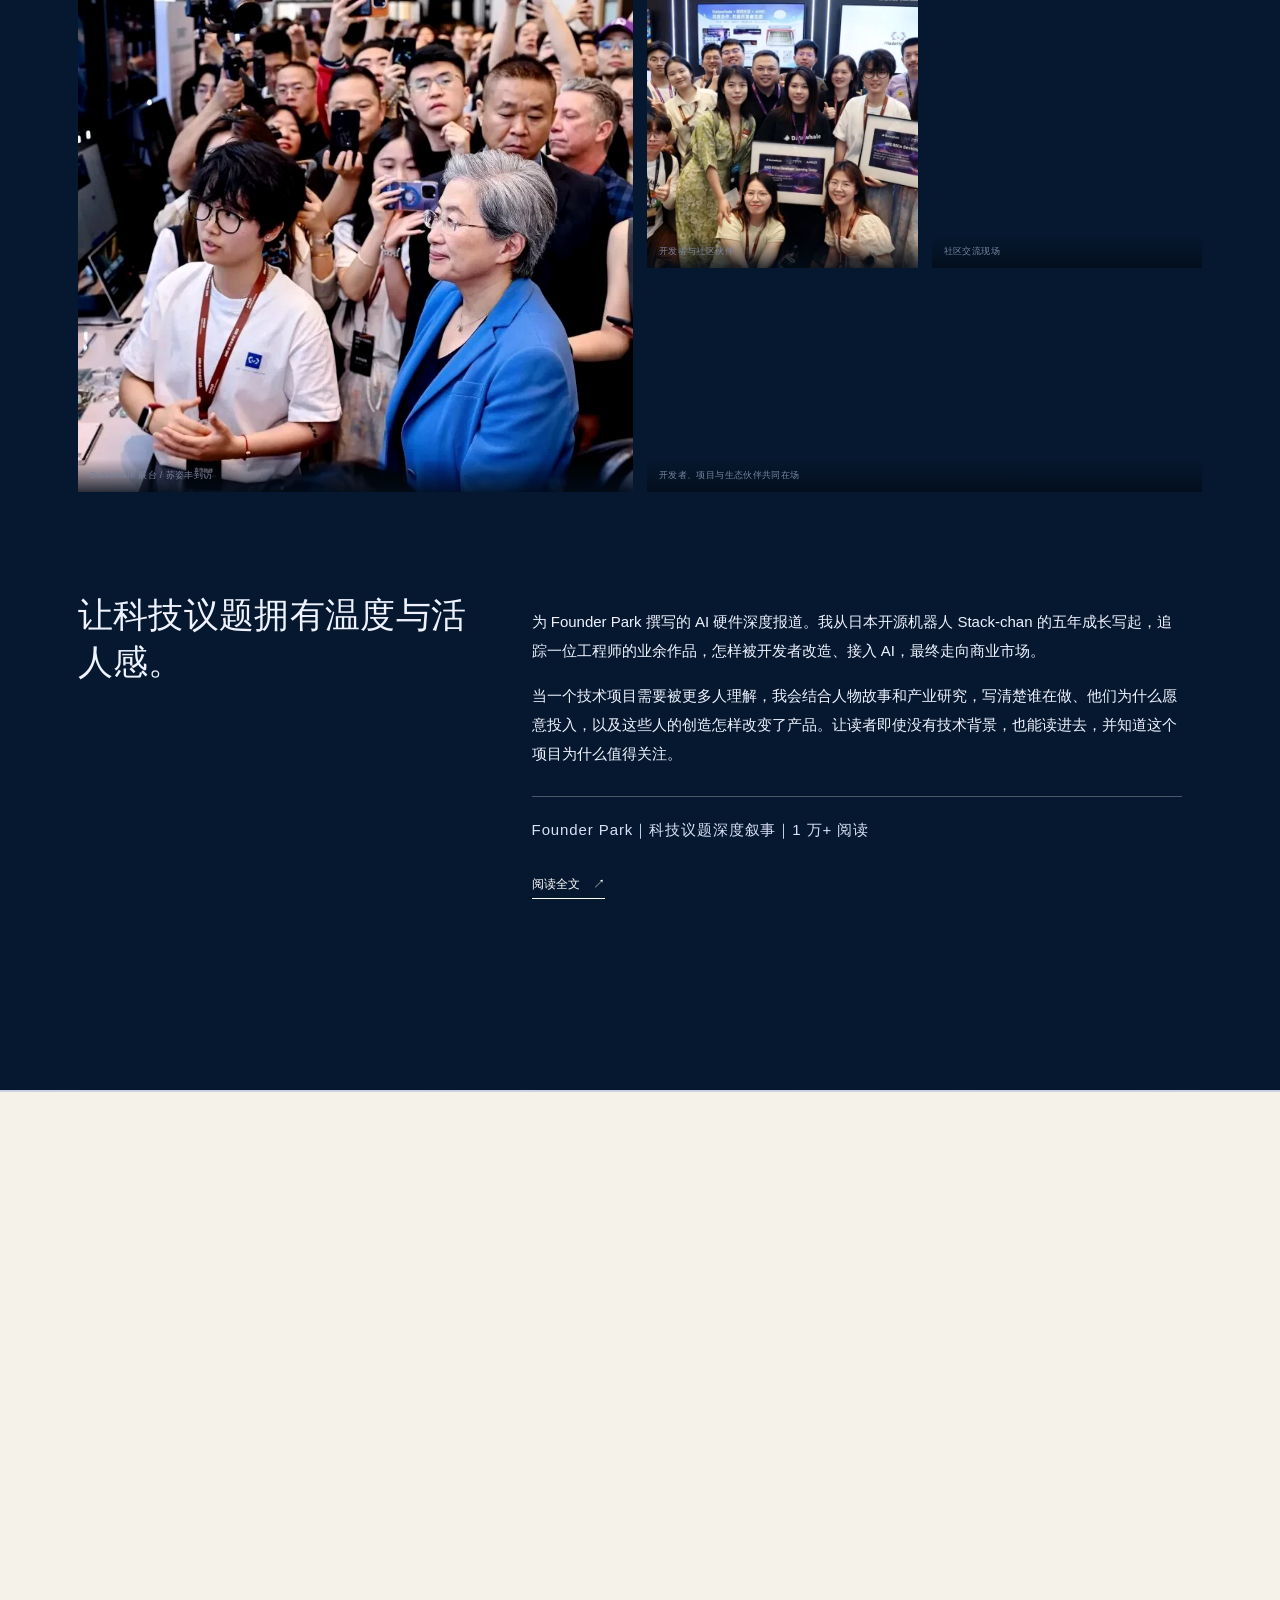
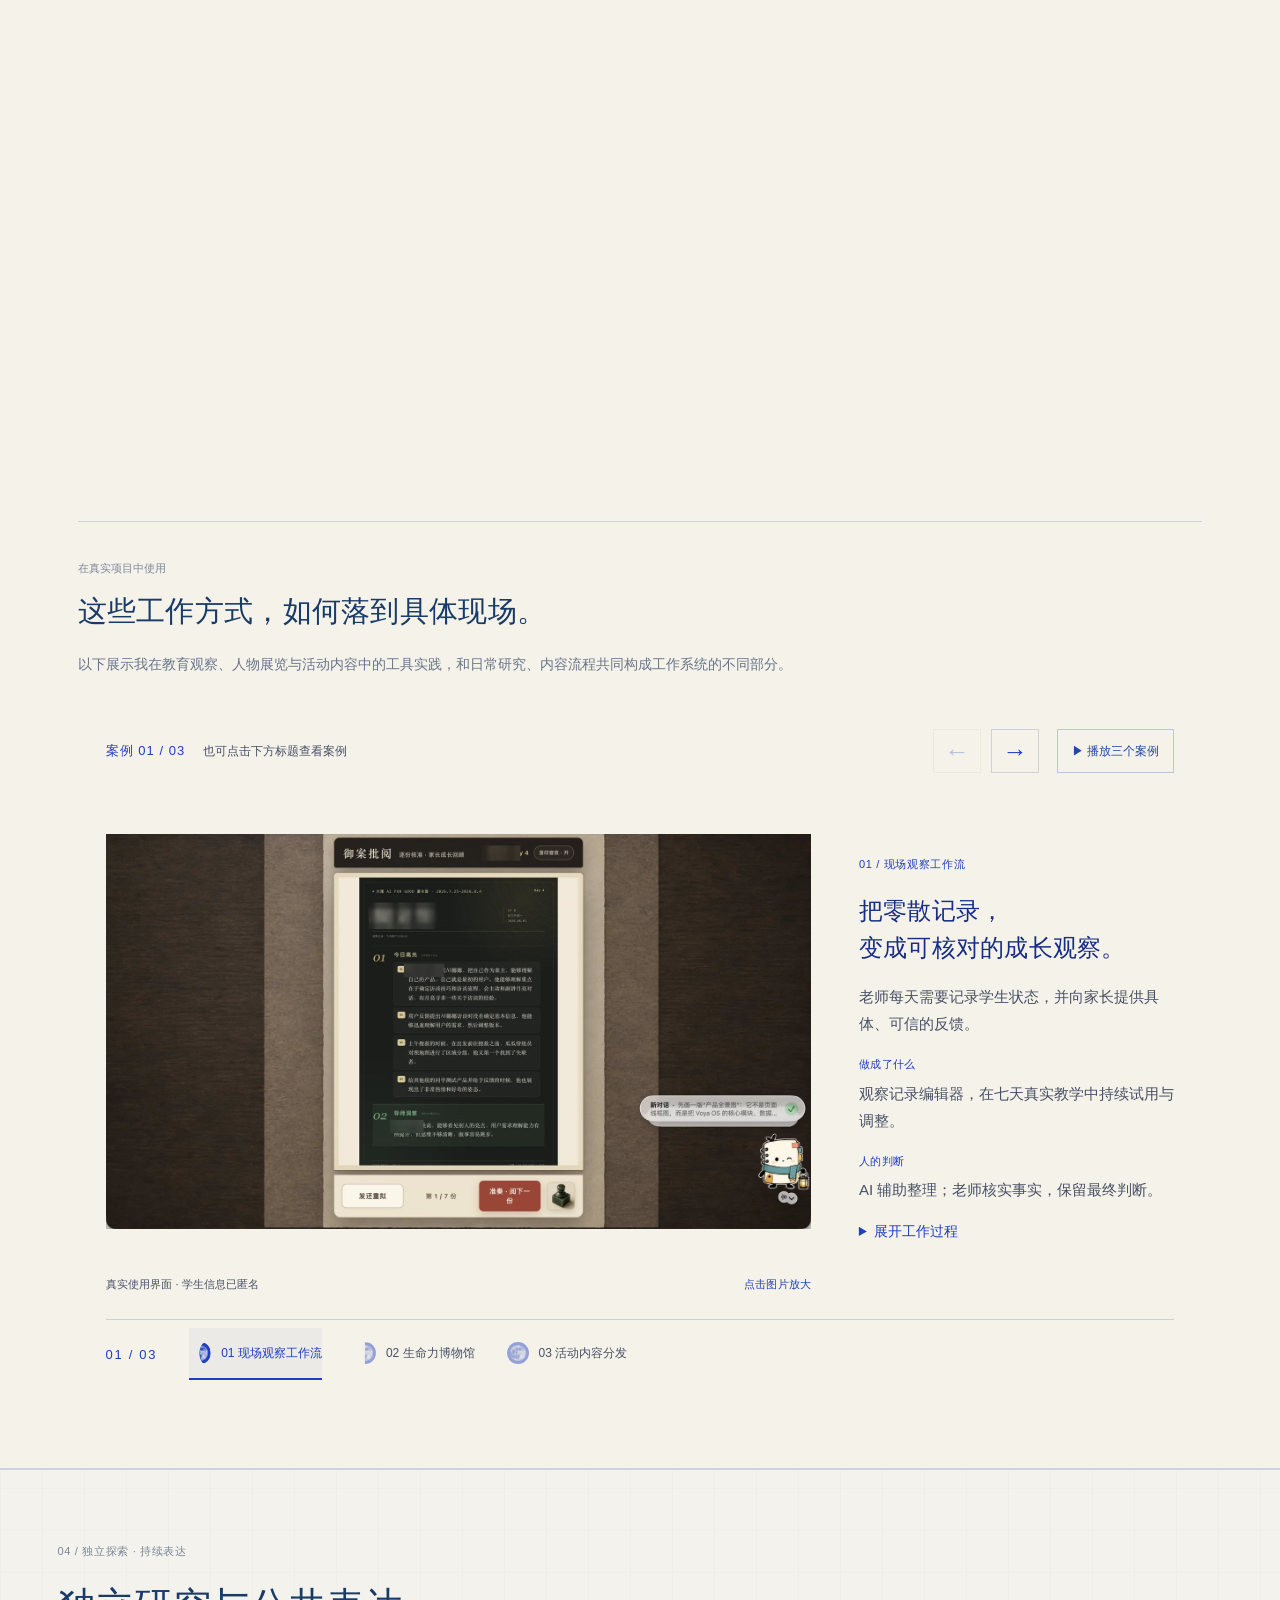
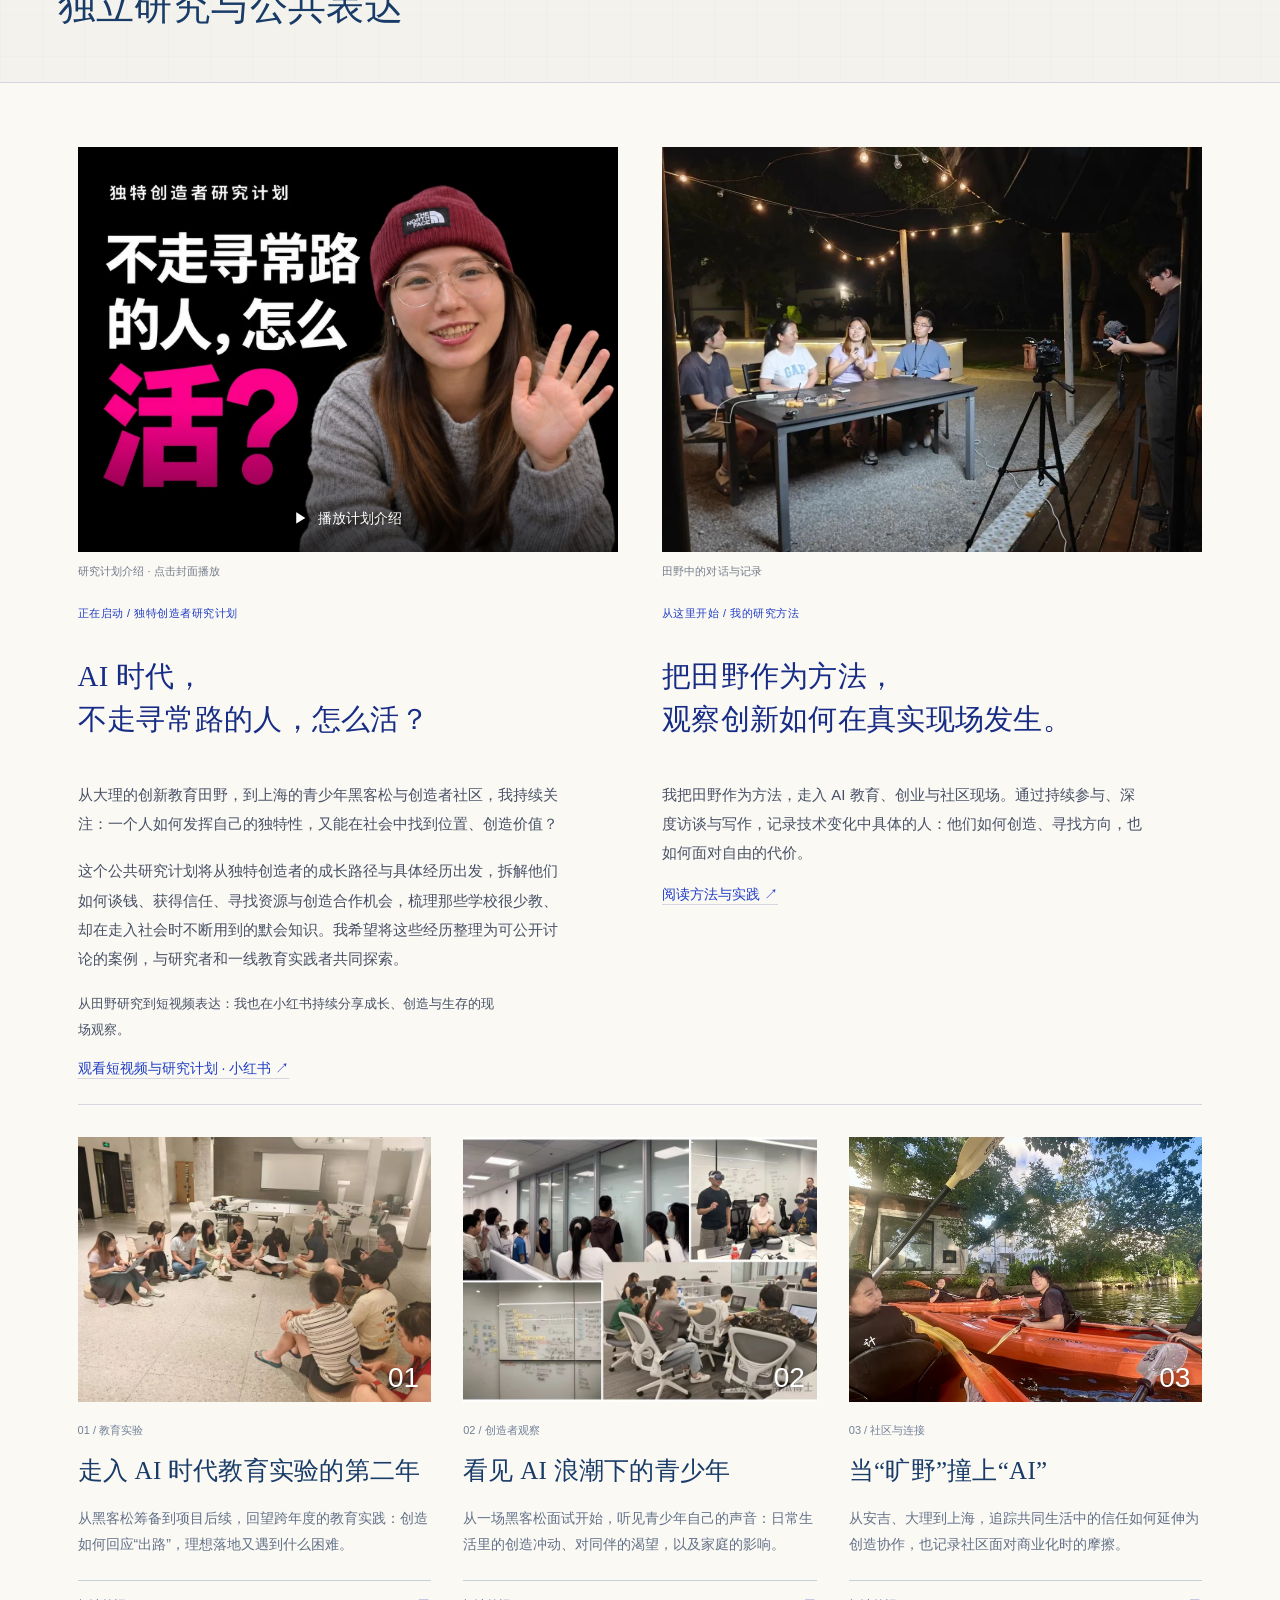
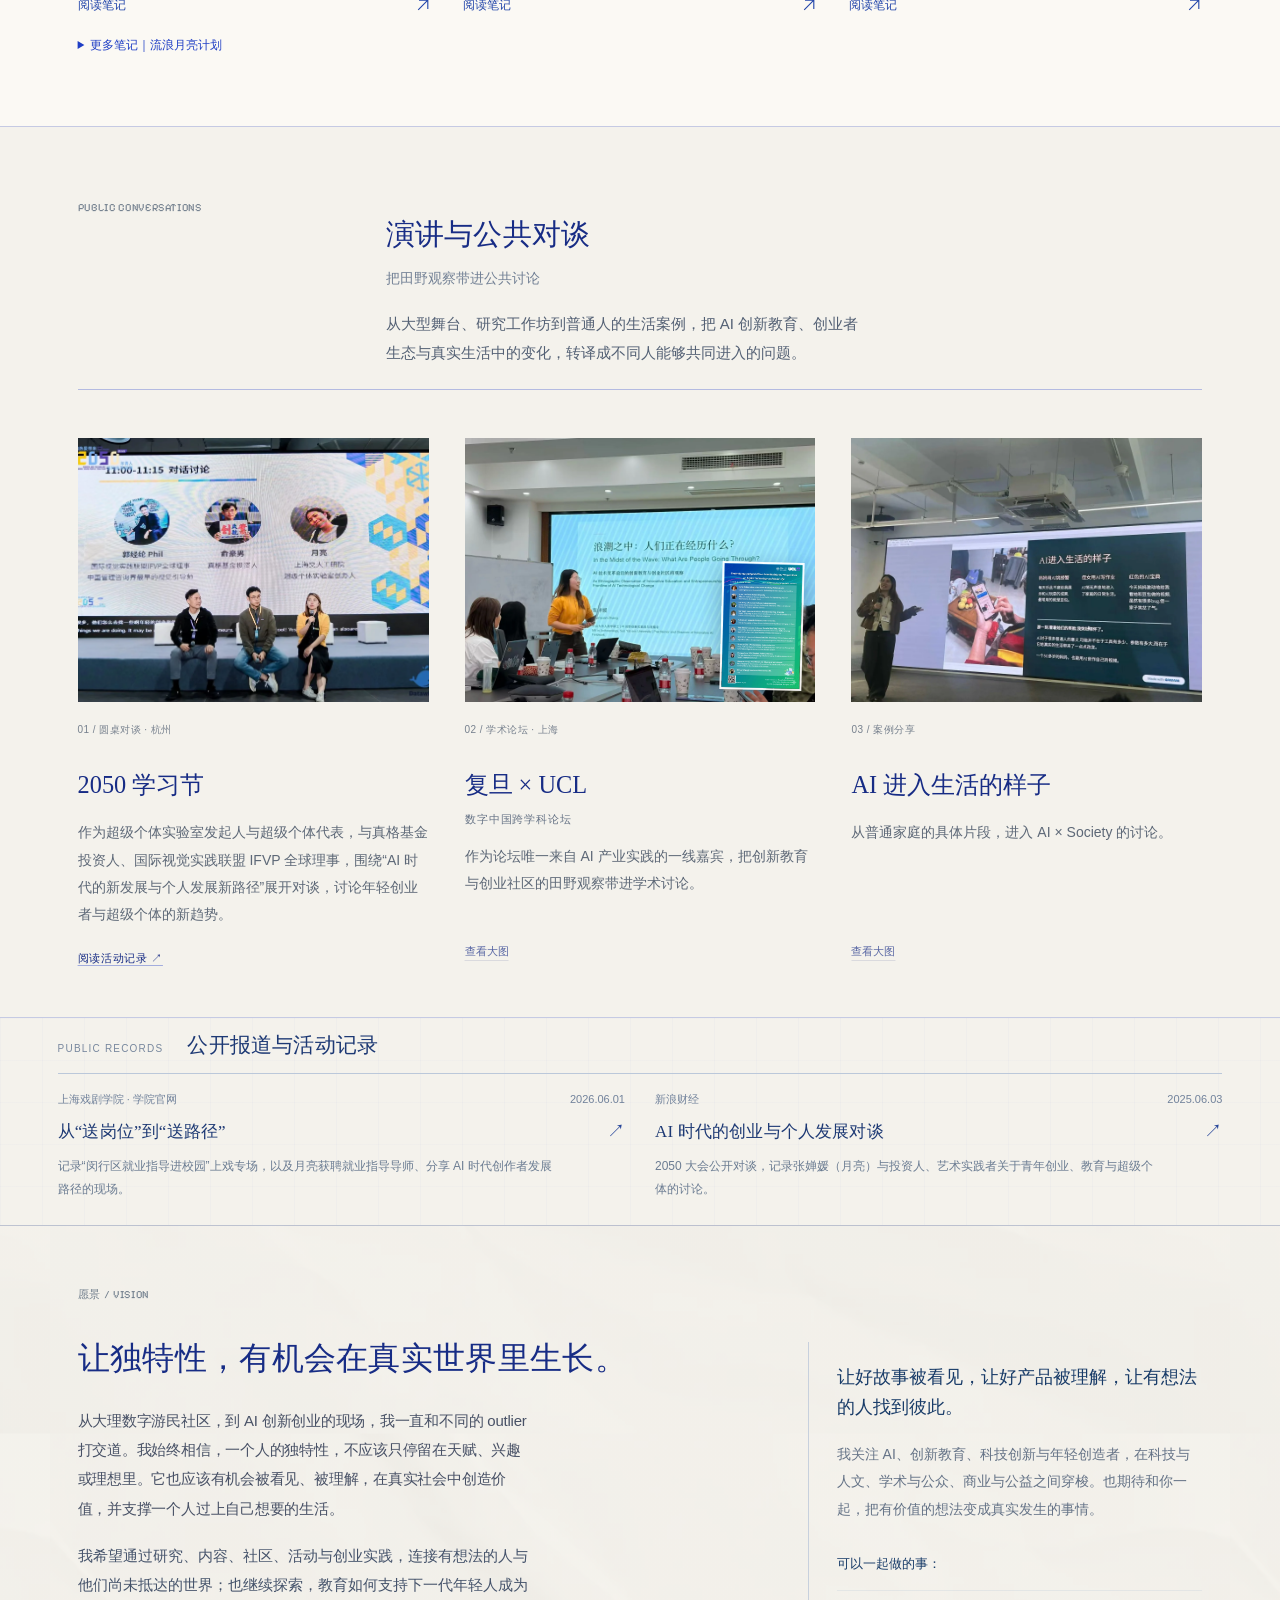
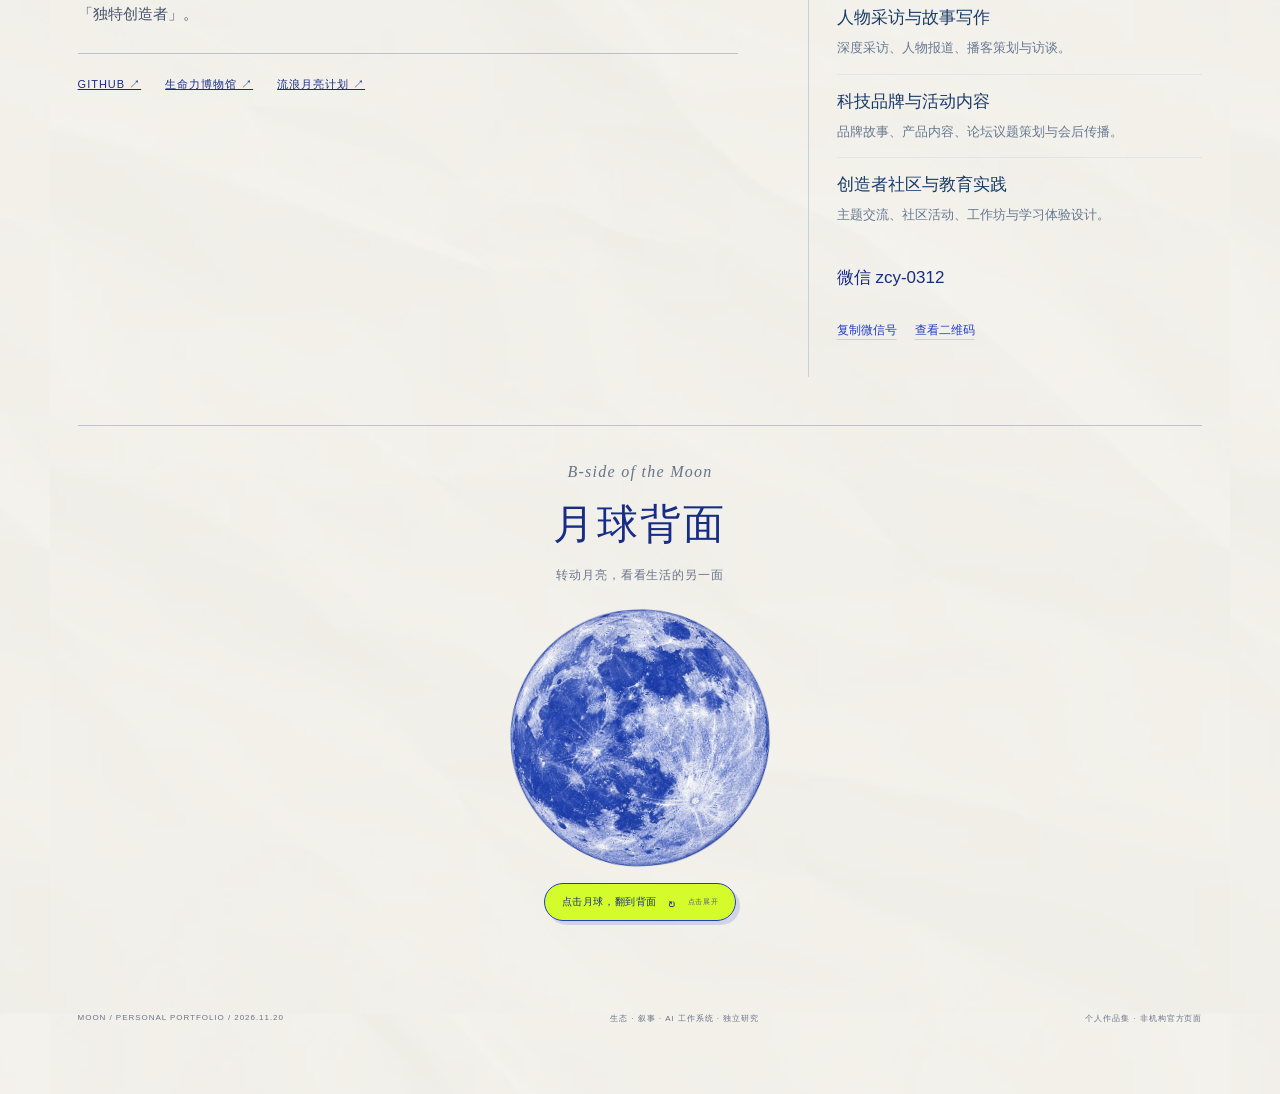
==== commit ce3a18b9: "Add Founder Park Stack-chan portfolio feature" ====
--- a/index.html
+++ b/index.html
@@ -6886,6 +6886,20 @@
             <figure class="reveal"><img loading="lazy" src="assets/amd/scene-7.optimized.webp" alt="AMD AI 开发者日社区圆桌交流" width="1080" height="720" decoding="async" /><figcaption>社区交流现场</figcaption></figure>
             <figure class="reveal"><img loading="lazy" src="assets/amd/scene-9.optimized.webp" alt="AMD AI 开发者日颁奖环节大合影" width="1080" height="720" decoding="async" /><figcaption>开发者、项目与生态伙伴共同在场</figcaption></figure>
           </div>
+          <article class="story-v4__amd-head reveal" id="story-stackchan" aria-labelledby="story-stackchan-title" style="margin-top: clamp(48px, 8vw, 100px); align-items: start;">
+            <div>
+              <h3 id="story-stackchan-title">让科技议题拥有温度与活人感。</h3>
+              <figure style="margin: 20px 0 0;">
+                <img src="assets/stackchan-developer-group.jpg" alt="参与者举着掌上机器人和开发设备合影" width="1706" height="1279" loading="lazy" decoding="async" style="width: 100%; height: auto;">
+              </figure>
+            </div>
+            <div class="story-v4__amd-copy">
+              <p>为 Founder Park 撰写的 AI 硬件深度报道。我从日本开源机器人 Stack-chan 的五年成长写起，追踪一位工程师的业余作品，怎样被开发者改造、接入 AI，最终走向商业市场。</p>
+              <p>当一个技术项目需要被更多人理解，我会结合人物故事和产业研究，写清楚谁在做、他们为什么愿意投入，以及这些人的创造怎样改变了产品。让读者即使没有技术背景，也能读进去，并知道这个项目为什么值得关注。</p>
+              <p class="story-role-line">Founder Park｜科技议题深度叙事｜1 万+ 阅读</p>
+              <a class="story-link" href="https://mp.weixin.qq.com/s/3nOe5BpocyiuqTA_rtqByg" target="_blank" rel="noreferrer">阅读全文 <span>↗︎</span></a>
+            </div>
+          </article>
         </div>
       </section>
     </section>
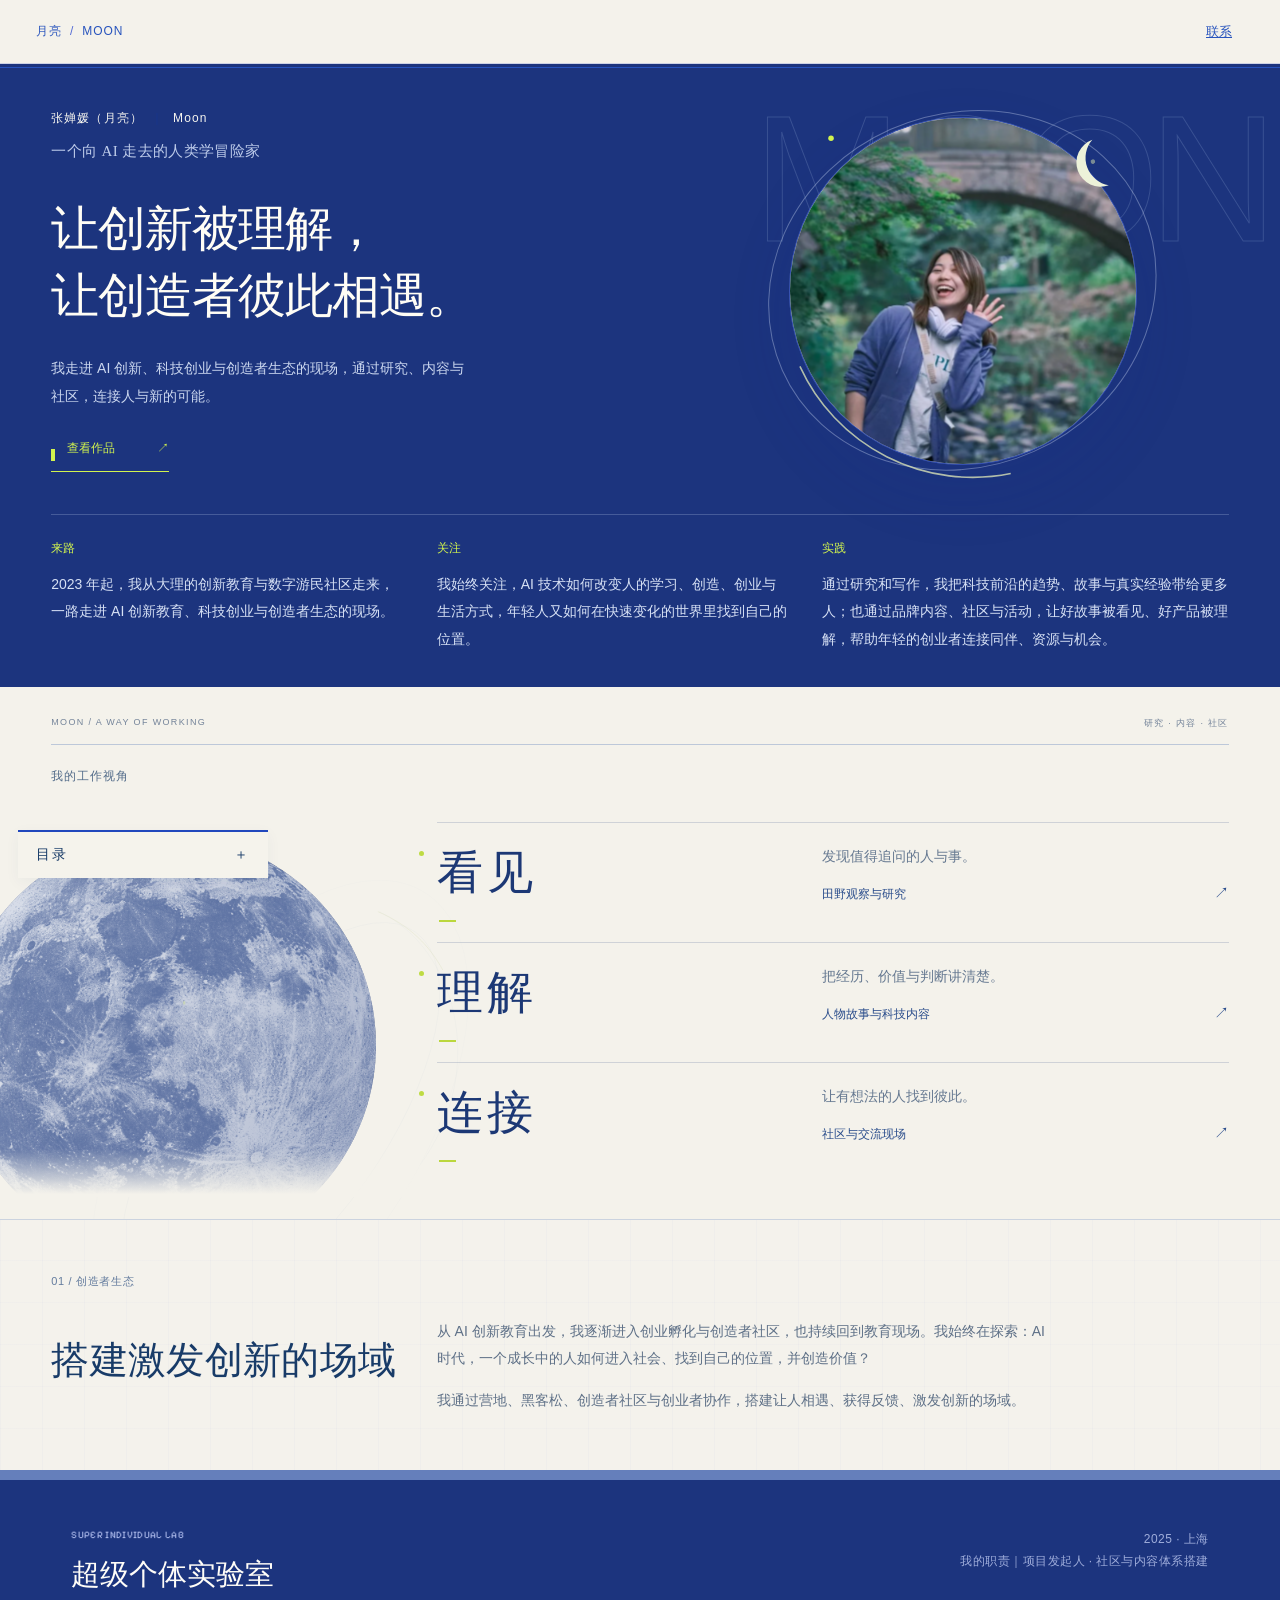
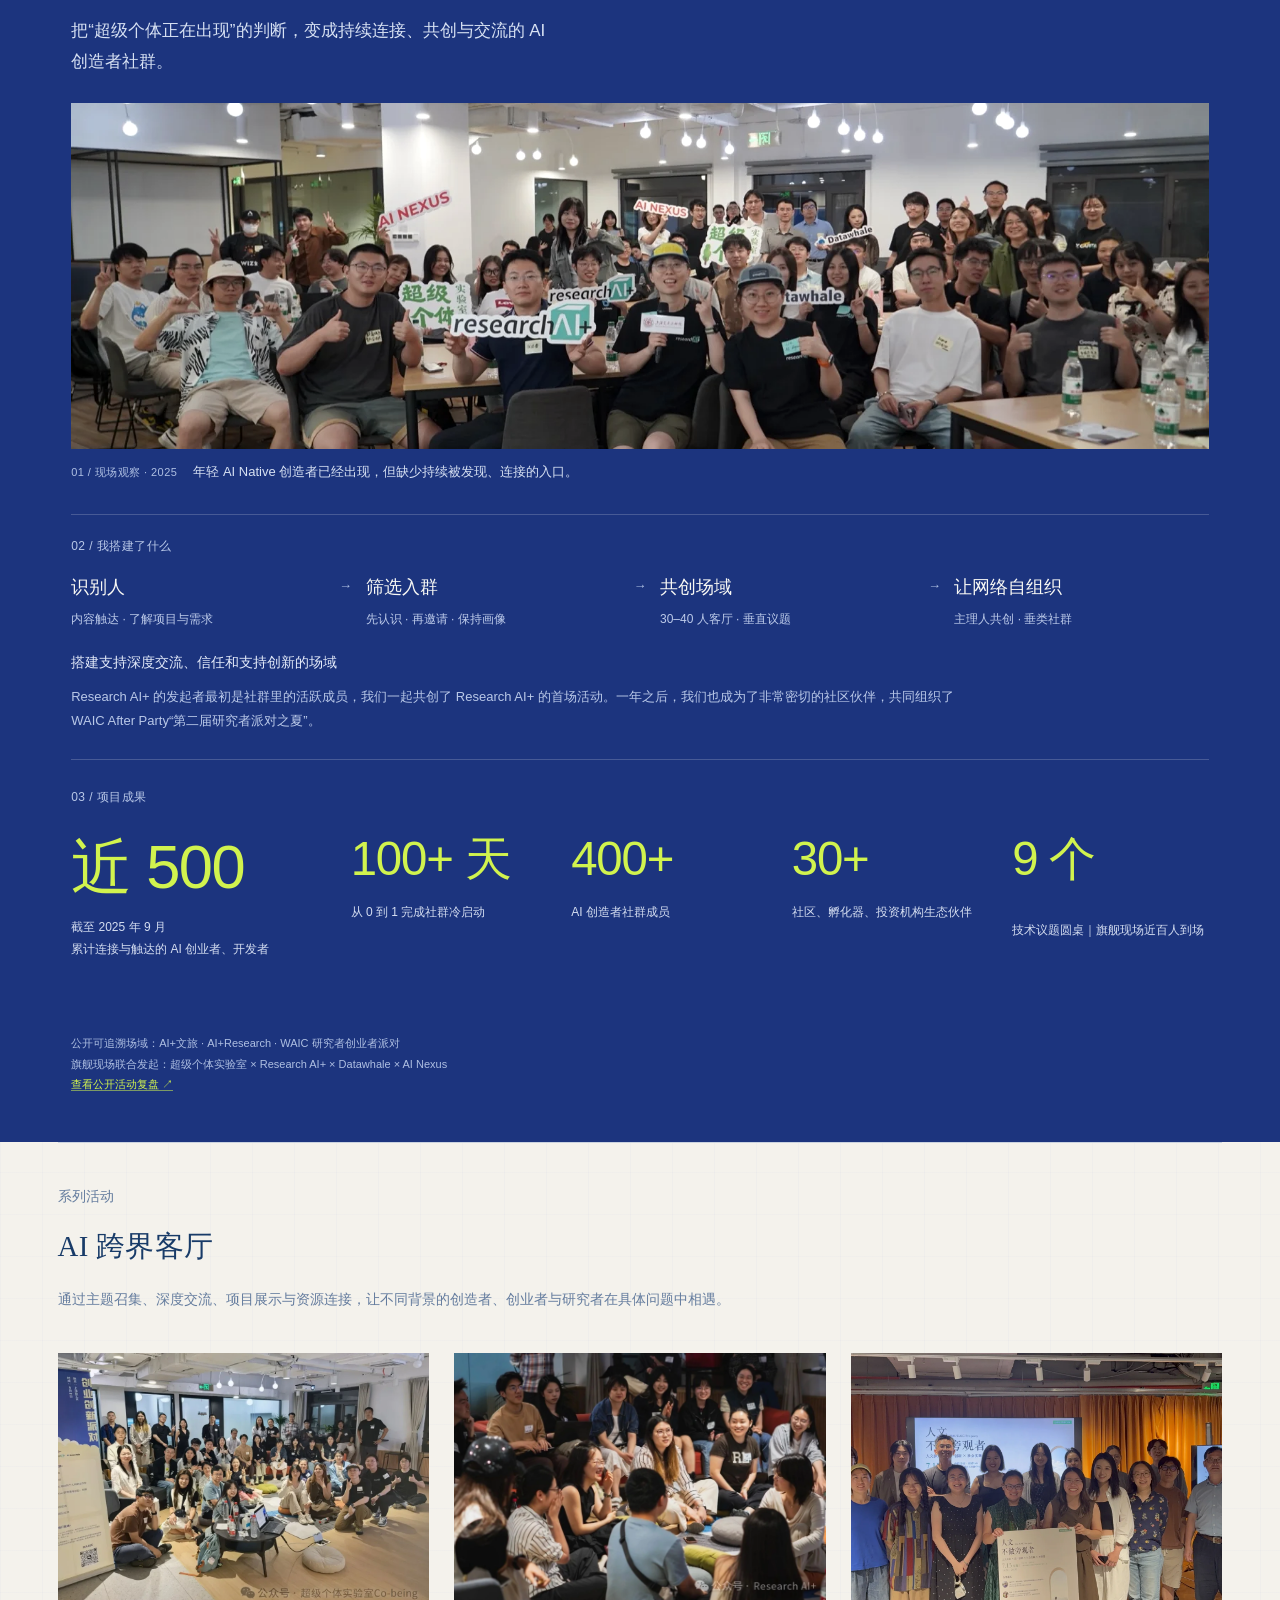
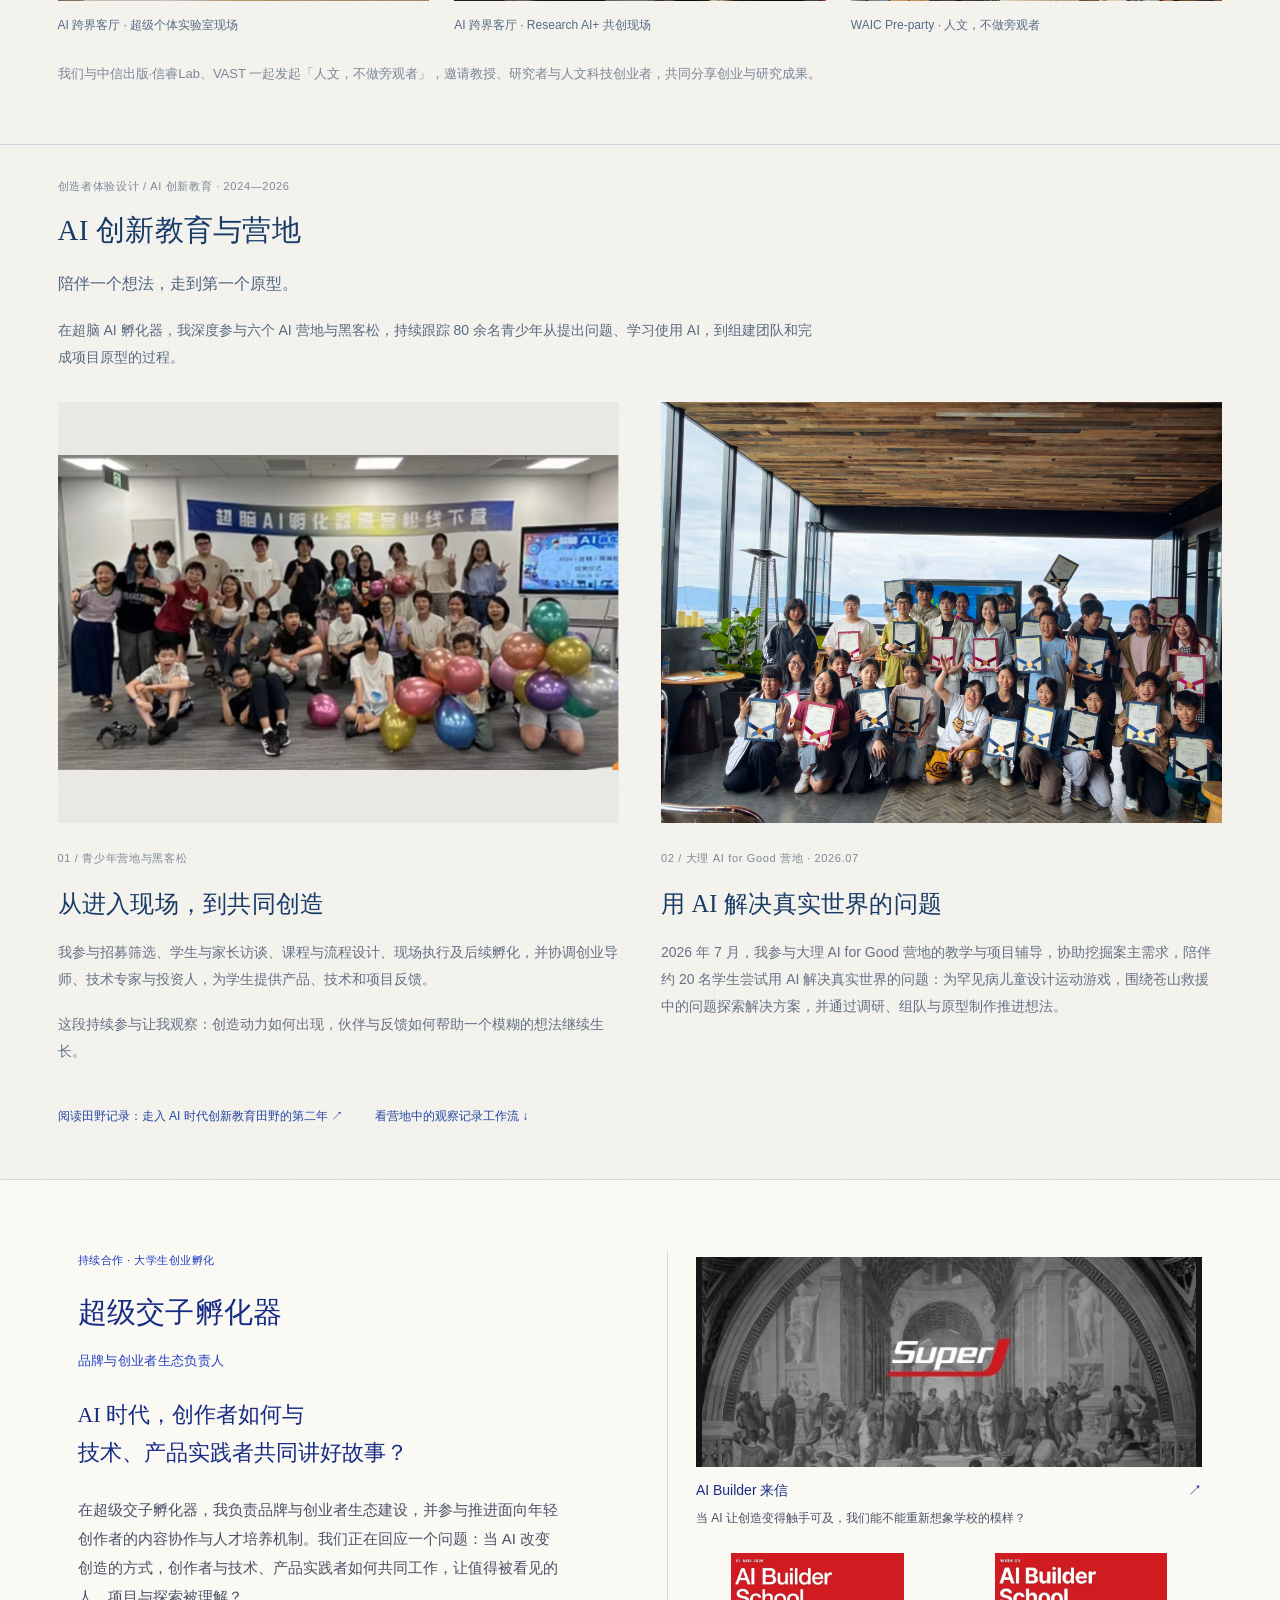
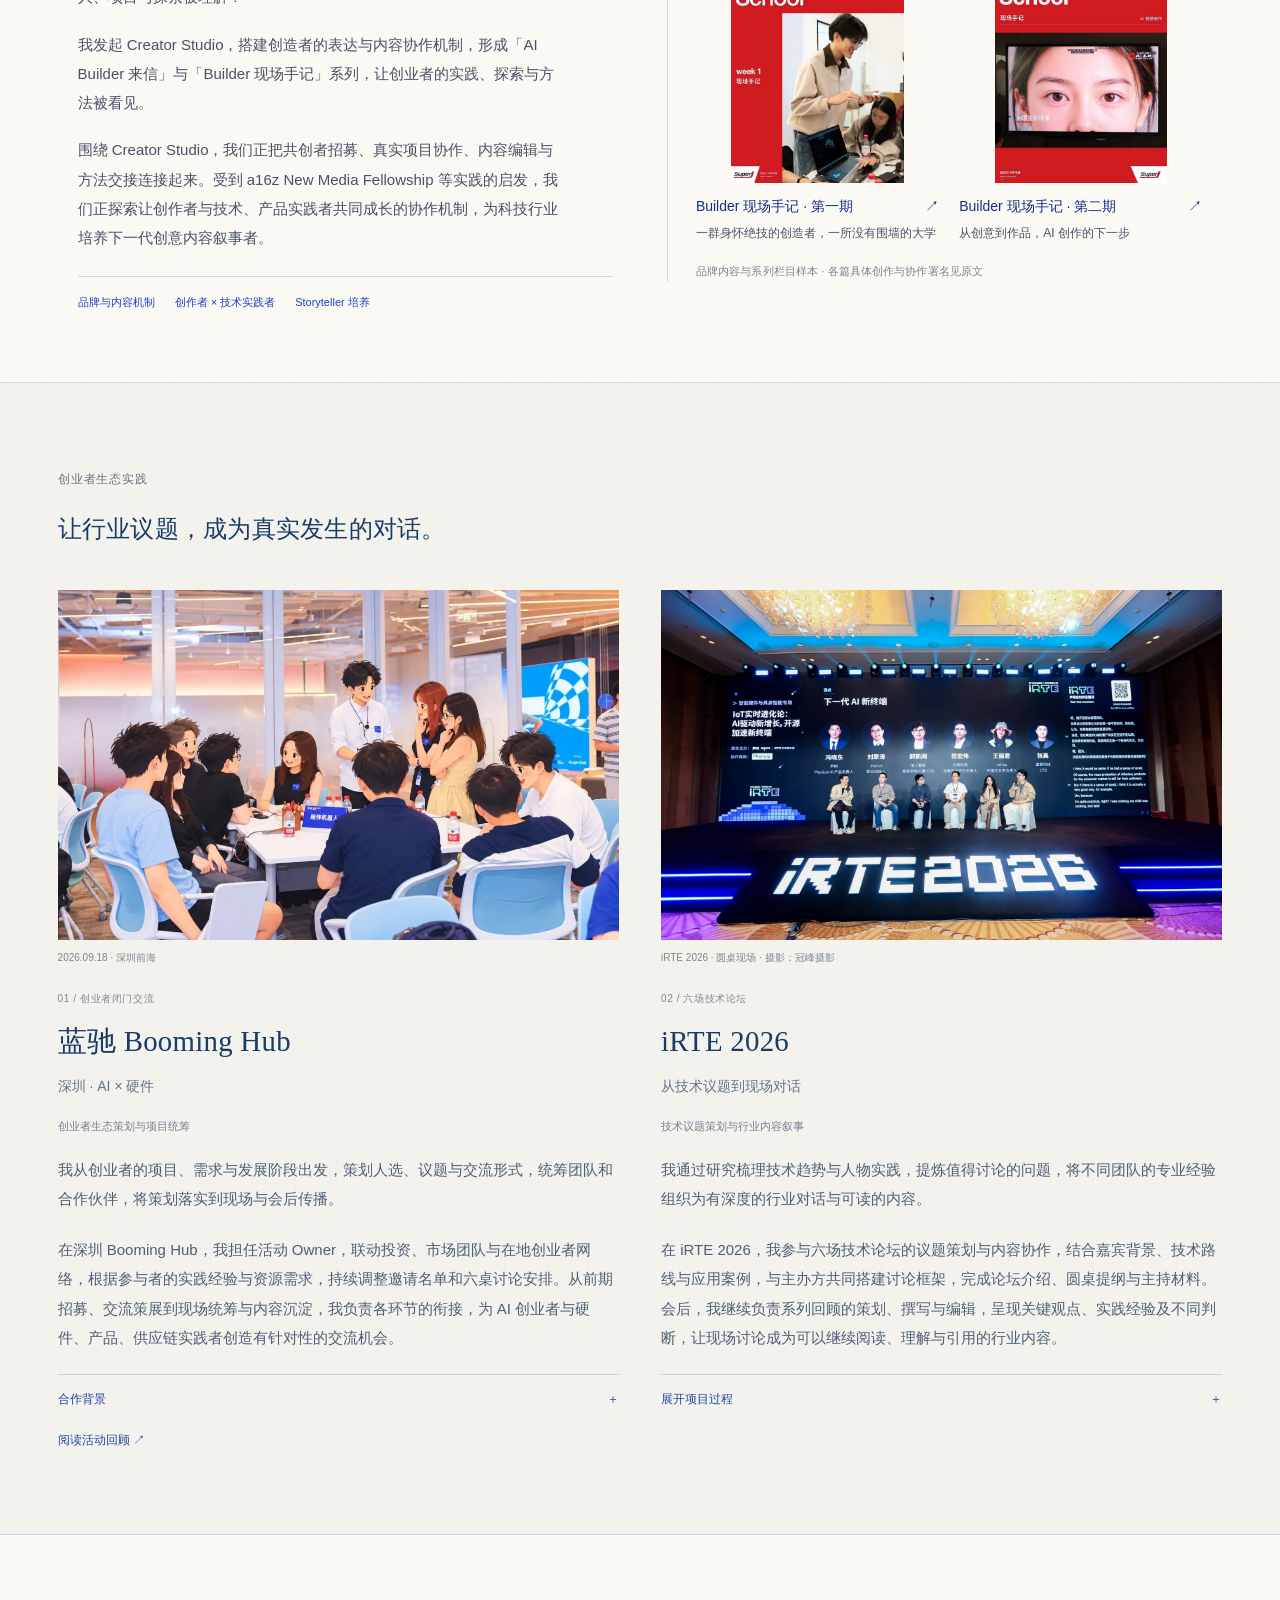
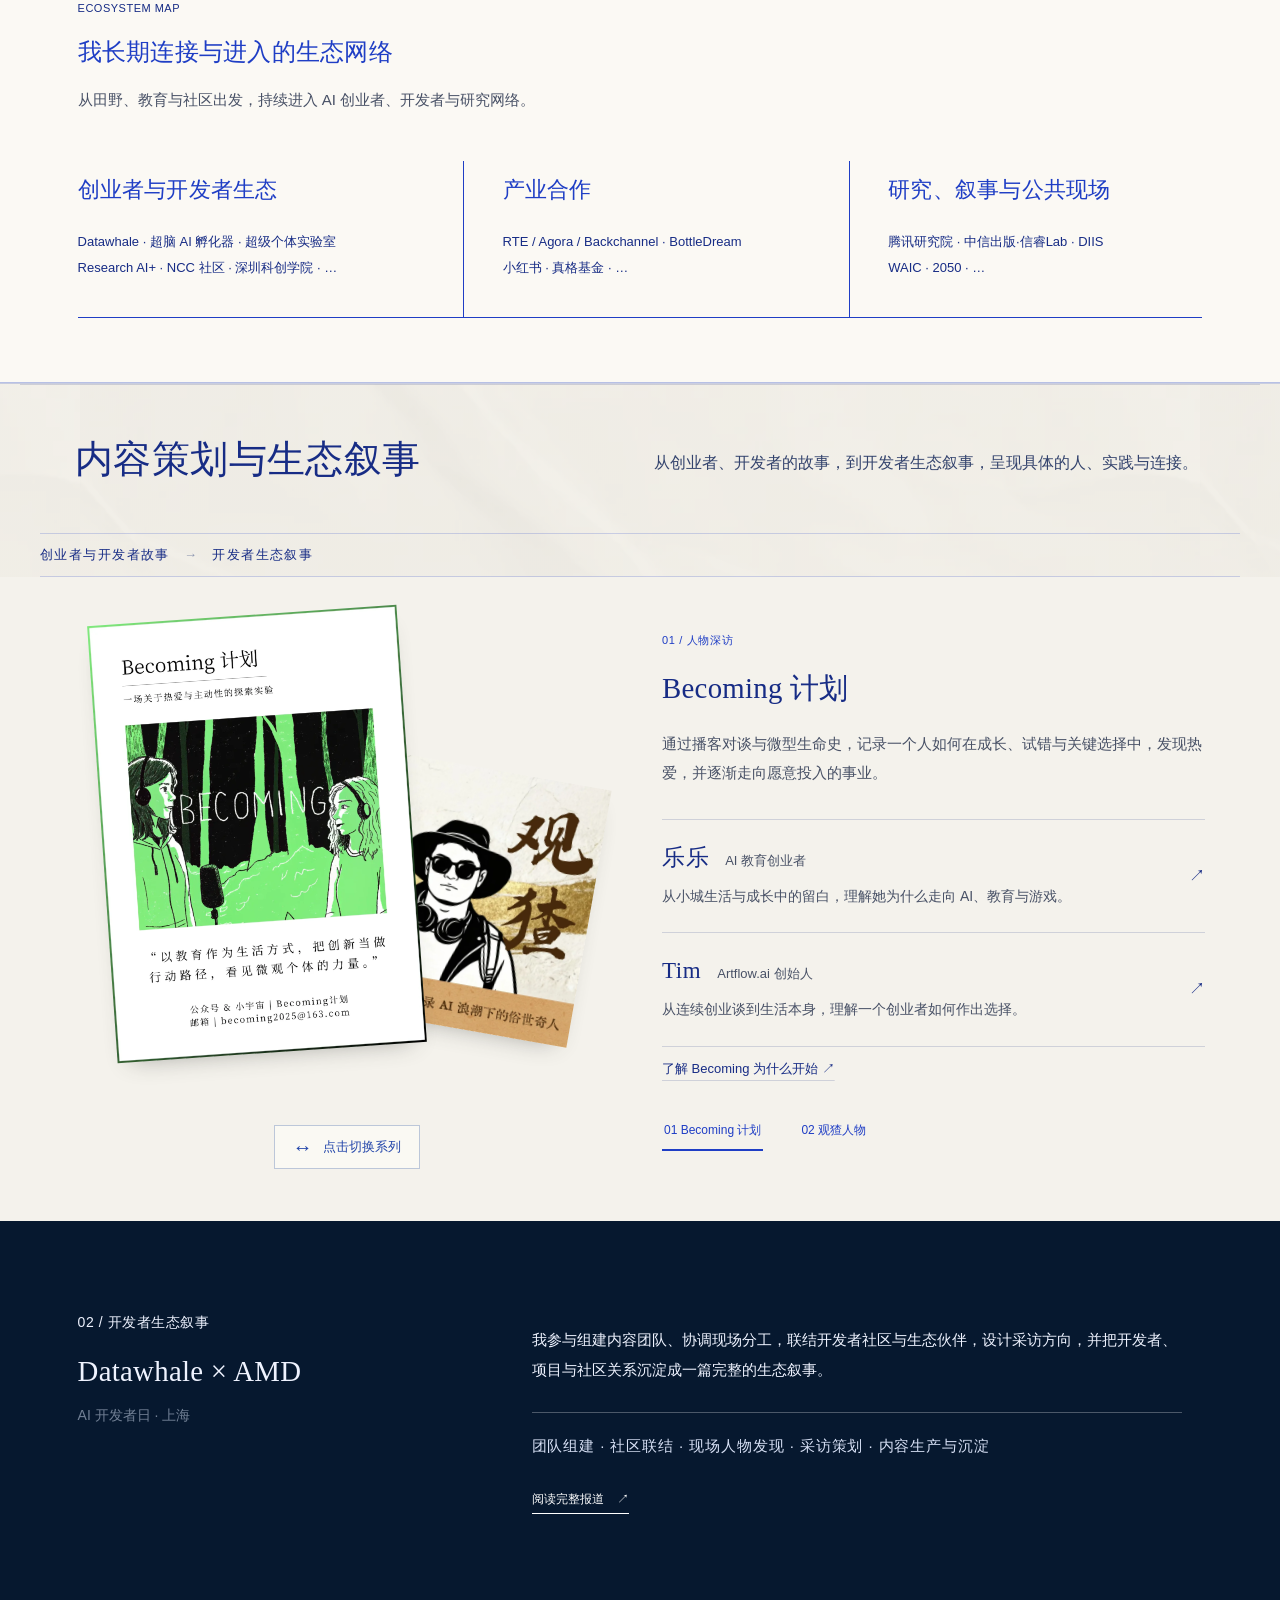
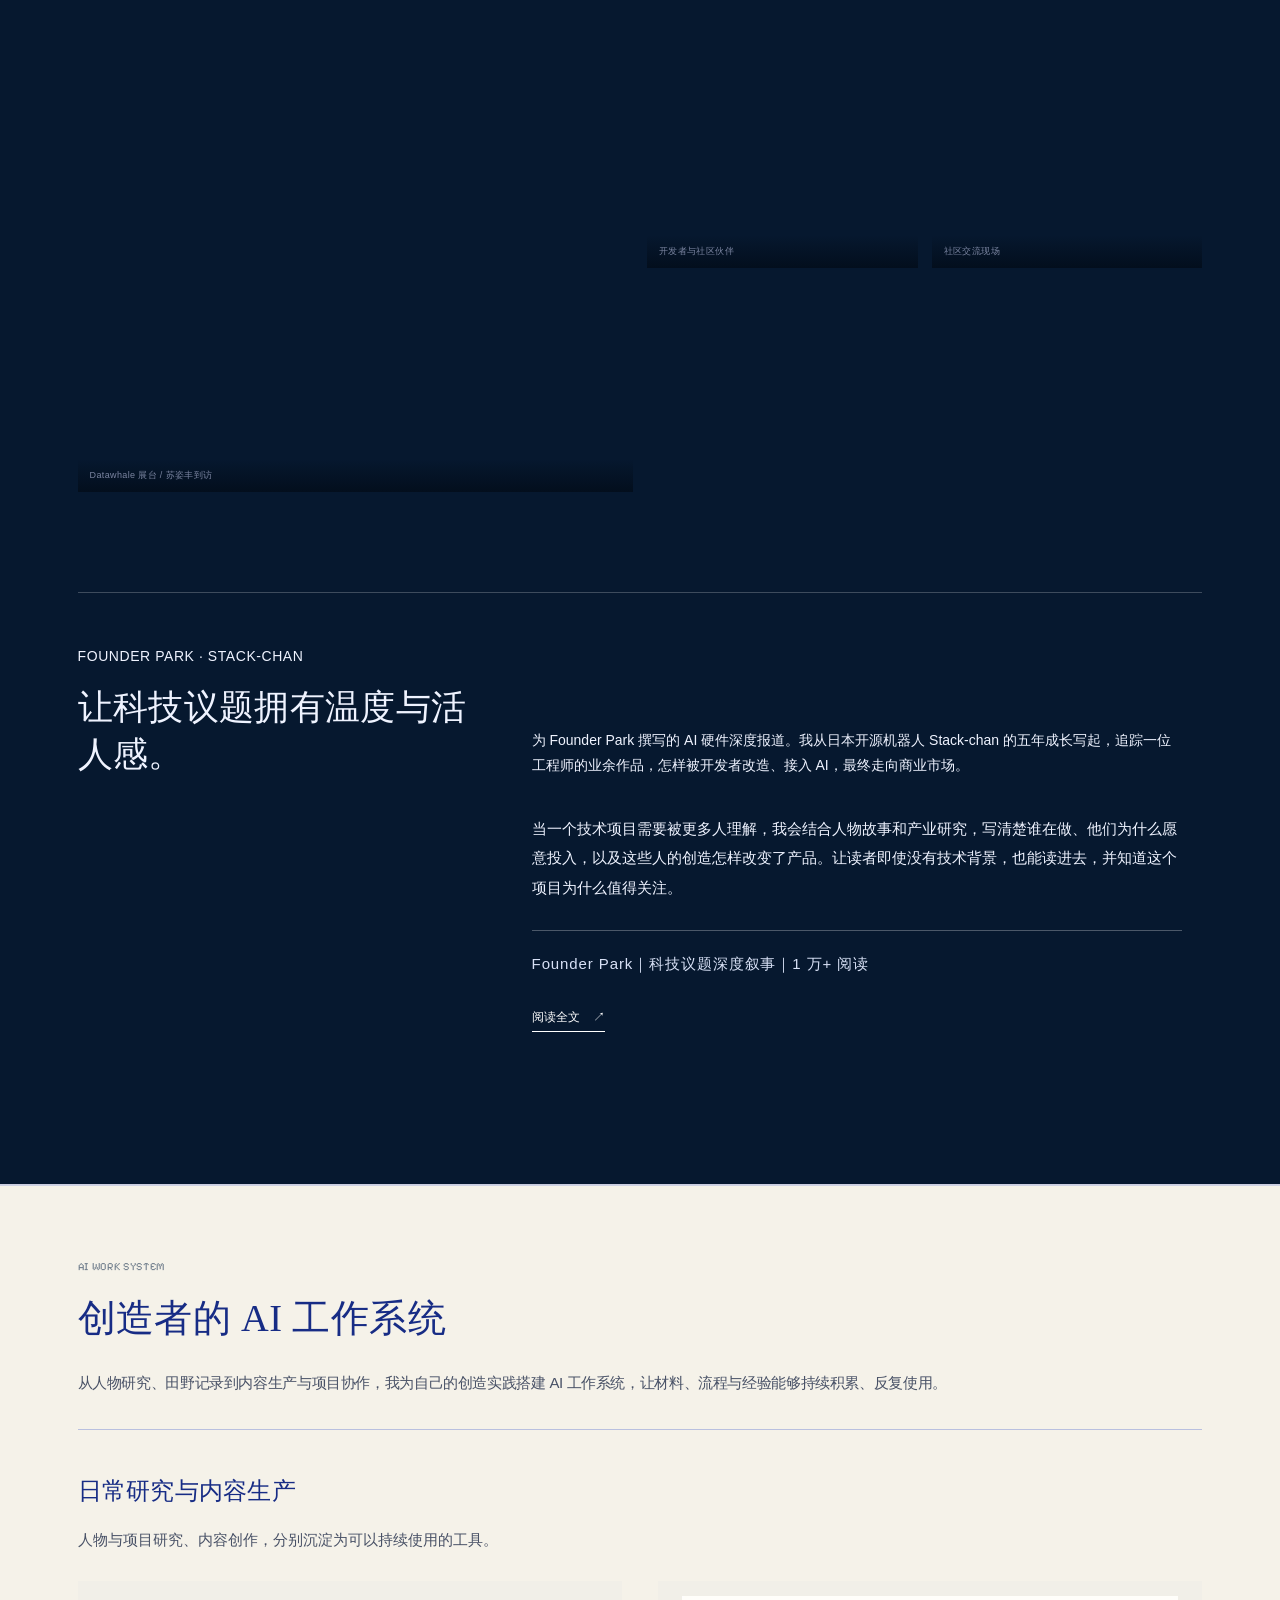
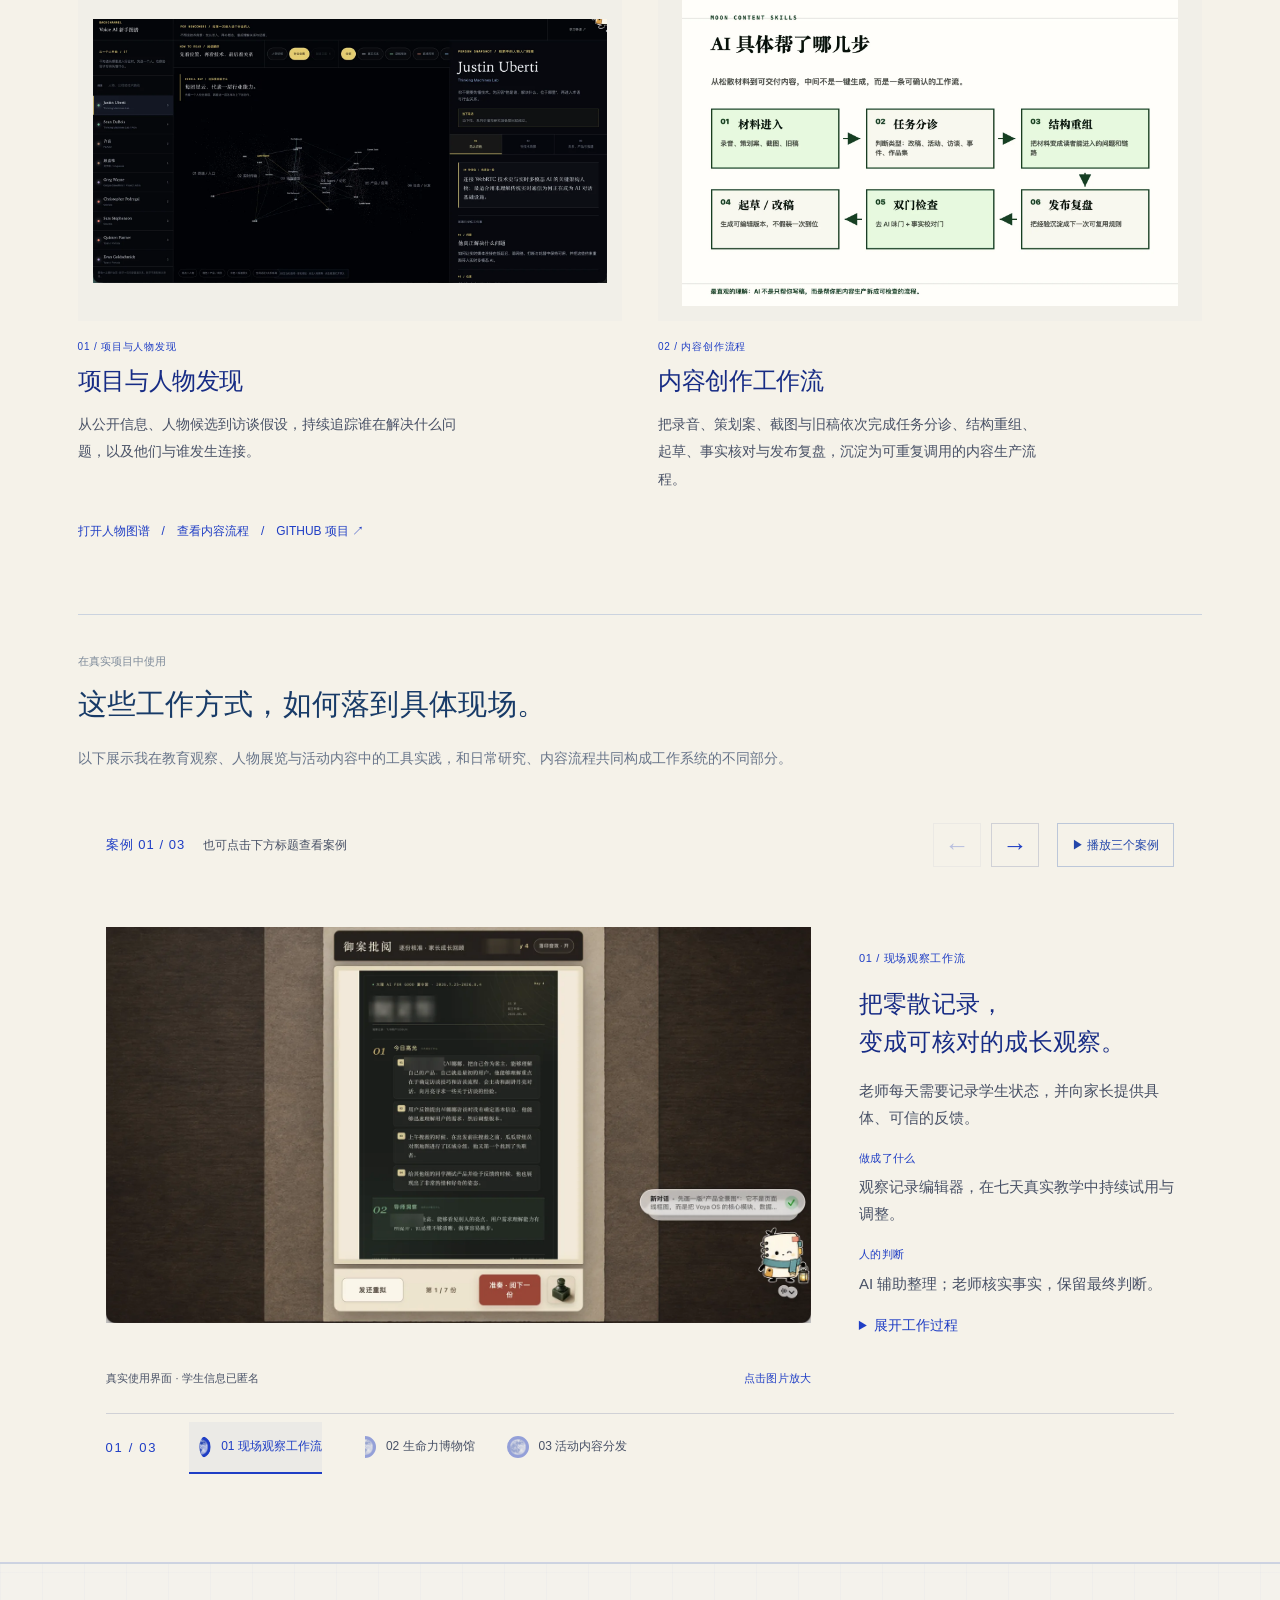
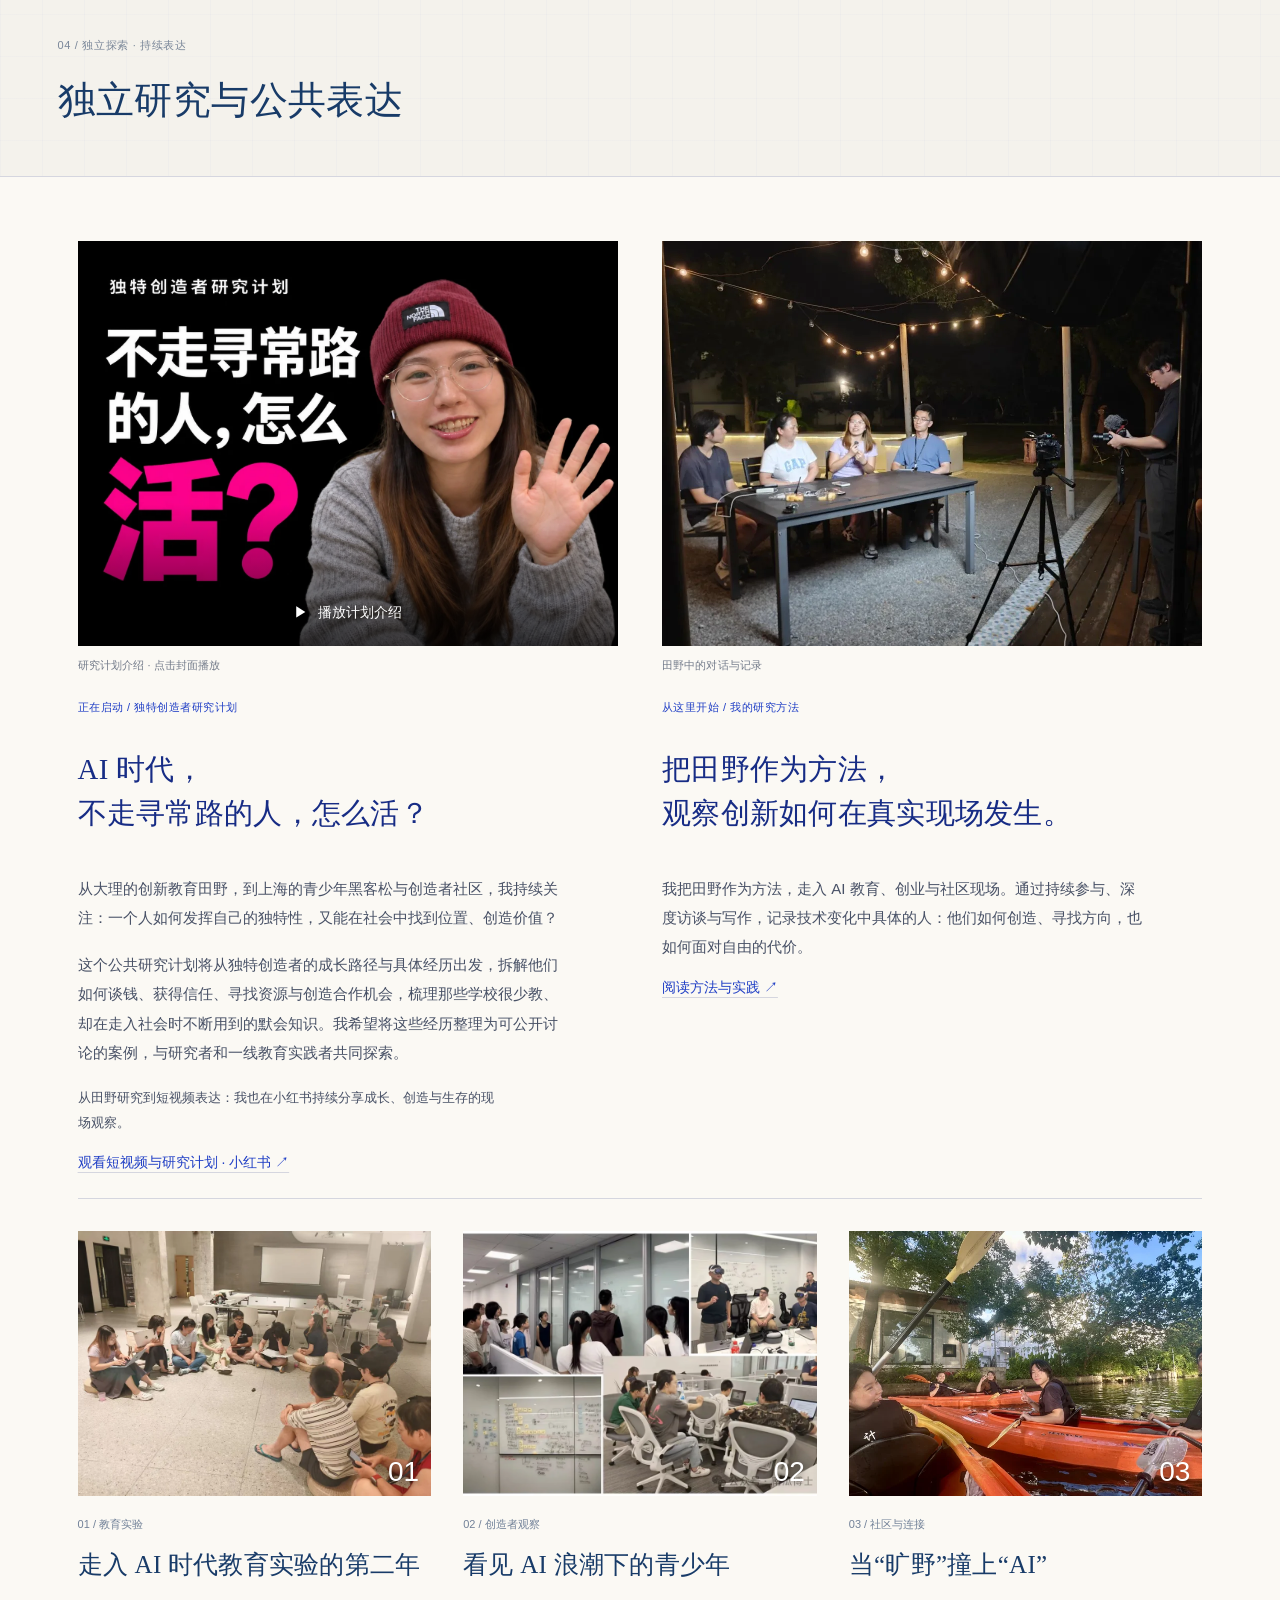
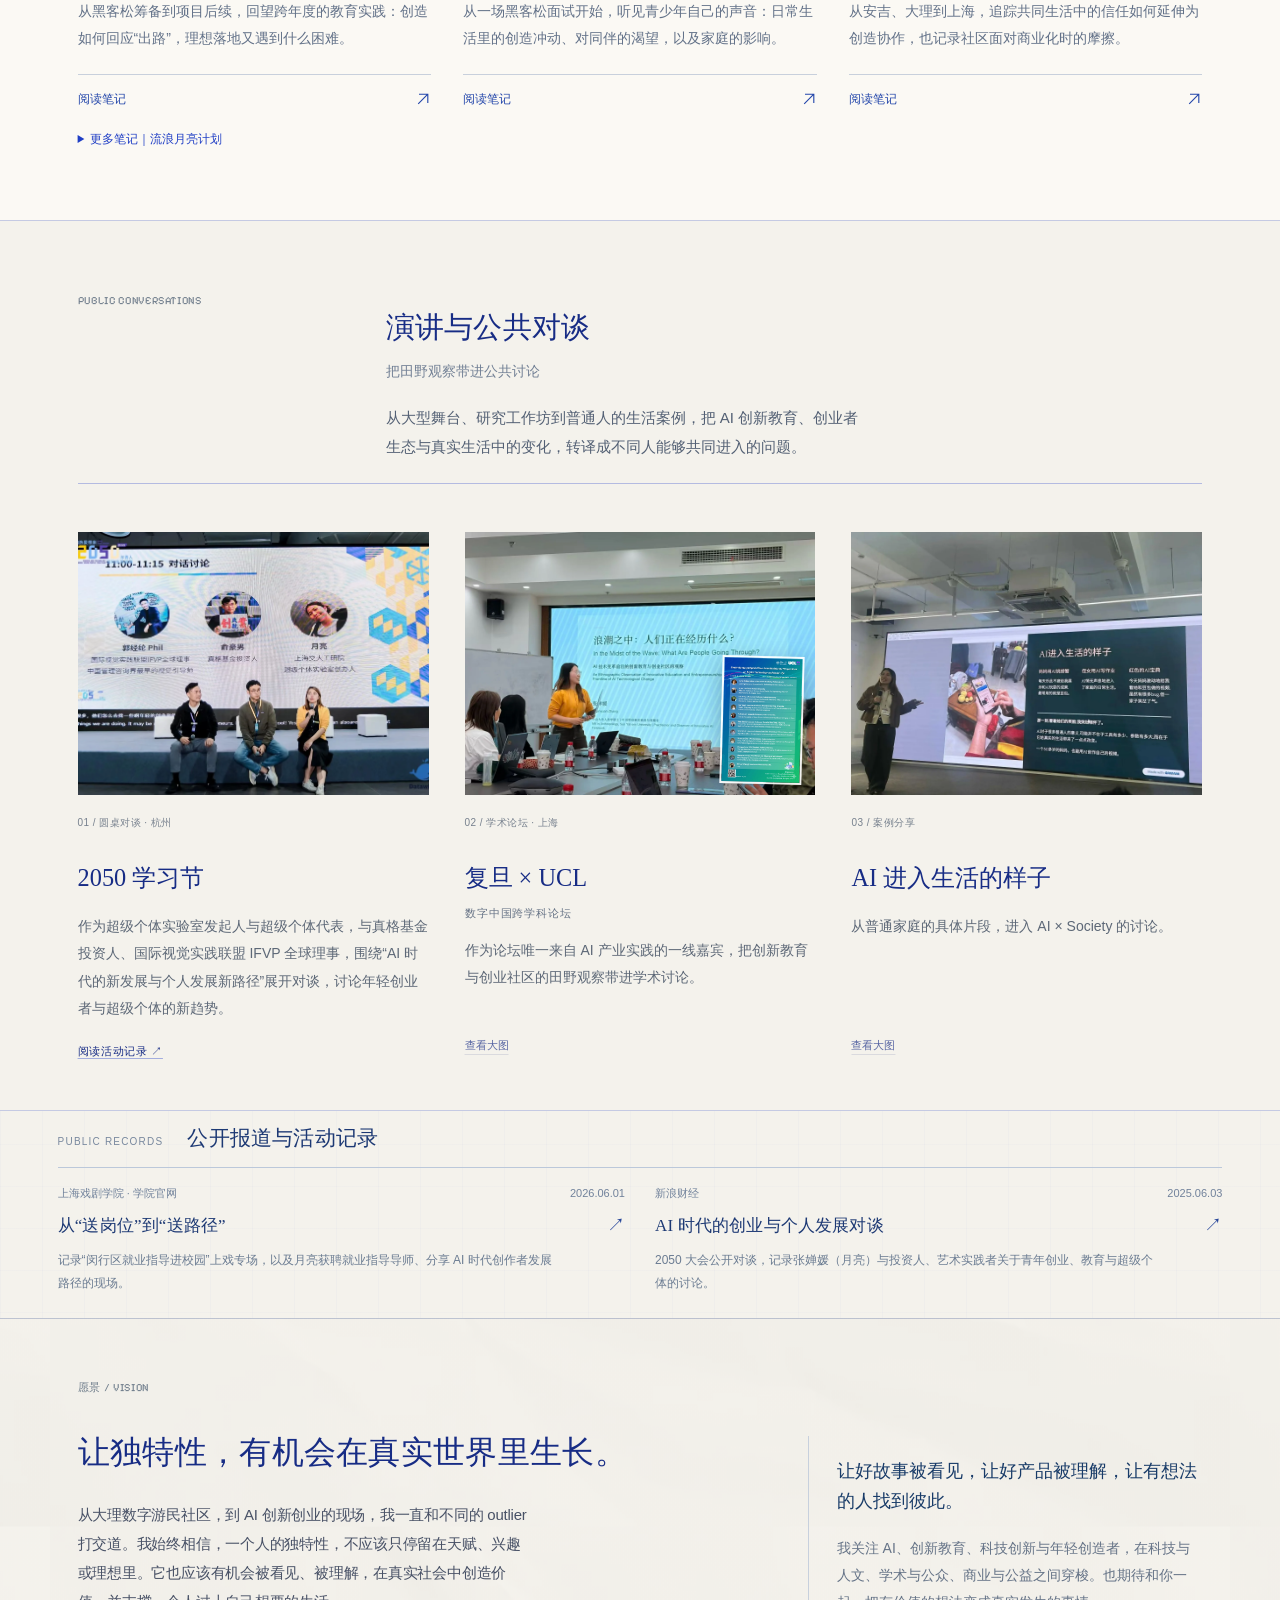
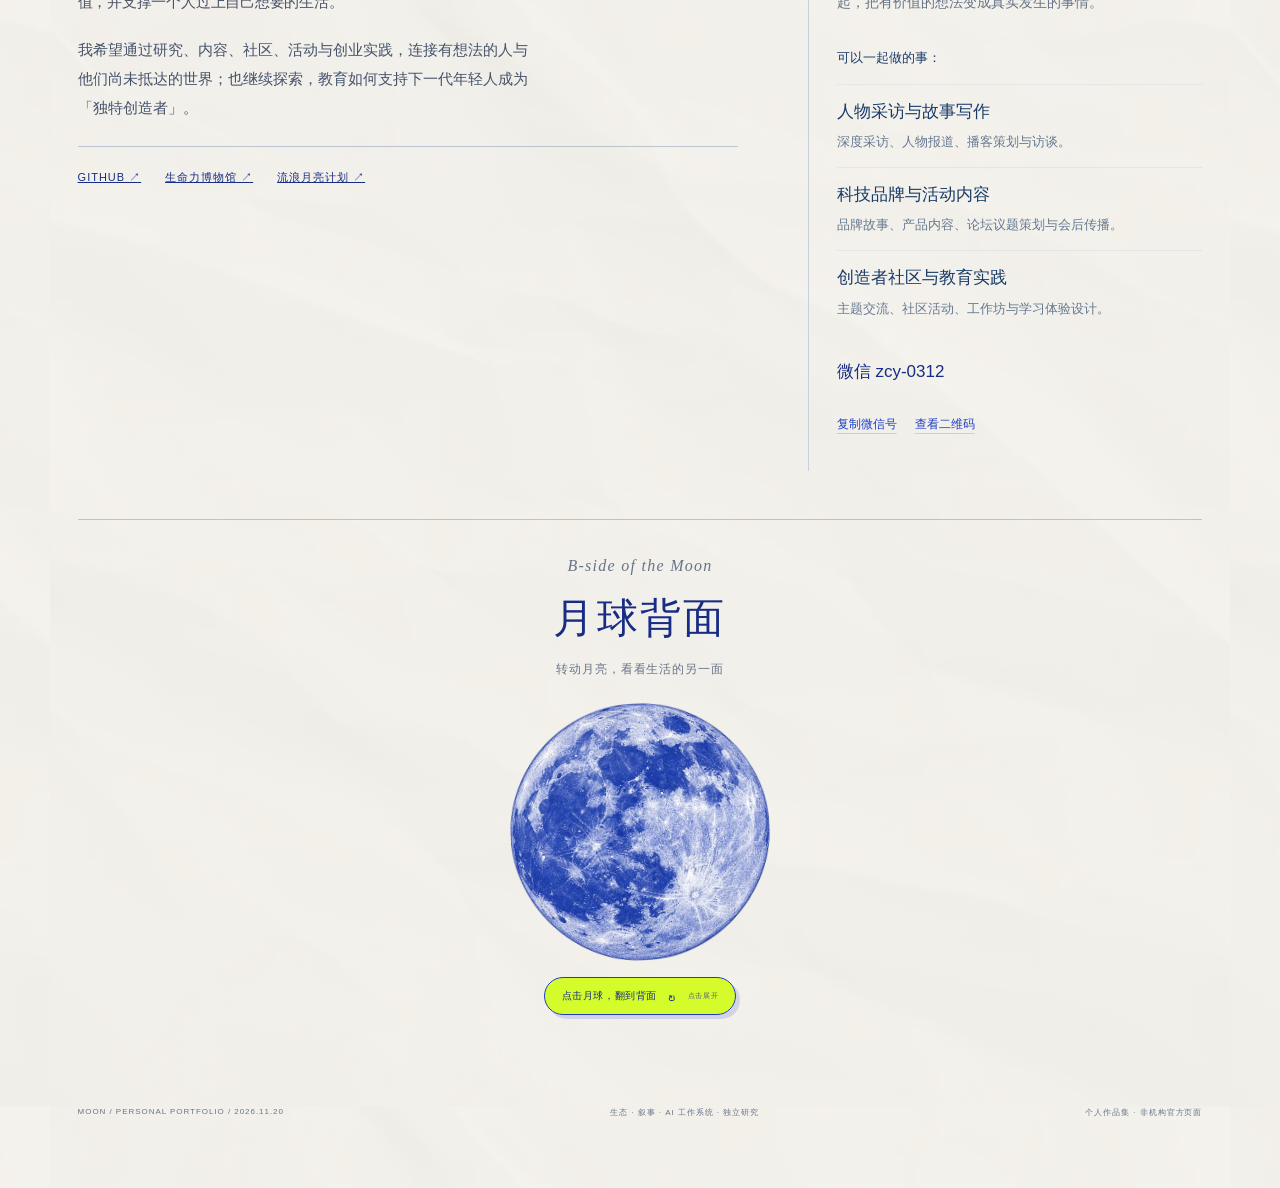
==== commit d069a7dd: "Refine Stack-chan portfolio feature layout" ====
--- a/index.html
+++ b/index.html
@@ -4097,6 +4097,26 @@
     .story-v4__amd h3 { font-size: clamp(42px, 5.3vw, 76px); }
     .story-v4__amd h3 small { color: #9fafd0; }
     .story-v4__amd-copy { max-width: 650px; }
+    .stackchan-feature {
+      margin-top: clamp(48px, 8vw, 100px);
+      padding-top: clamp(28px, 4vw, 52px);
+      border-top: 1px solid rgba(255,255,255,.22);
+      grid-template-areas: "heading intro" "photo copy";
+      row-gap: 22px;
+      align-items: start;
+    }
+    .stackchan-feature header { grid-area: heading; }
+    .stackchan-feature > figure { grid-area: photo; margin: 0; }
+    .stackchan-feature > figure img { display: block; width: 100%; height: auto; }
+    .stackchan-feature .stackchan-intro { grid-area: intro; margin: 0; max-width: 650px; align-self: end; }
+    .stackchan-feature .story-v4__amd-copy { grid-area: copy; }
+    @media (max-width: 820px) {
+      .story-v4__amd .stackchan-feature {
+        grid-template-columns: minmax(0,1fr);
+        grid-template-areas: "heading" "intro" "photo" "copy";
+        gap: 18px;
+      }
+    }
     .story-v4__amd .story-role-line { color: #d8e1f6; border-top-color: rgba(255,255,255,.28); }
     .story-v4__amd .story-link { color: #fff; }
     .story-v4__amd-gallery { display: grid; grid-template-columns: repeat(12,minmax(0,1fr)); grid-template-rows: 290px 210px; gap: 14px; margin-top: clamp(40px, 5vw, 68px); }
@@ -6886,15 +6906,16 @@
             <figure class="reveal"><img loading="lazy" src="assets/amd/scene-7.optimized.webp" alt="AMD AI 开发者日社区圆桌交流" width="1080" height="720" decoding="async" /><figcaption>社区交流现场</figcaption></figure>
             <figure class="reveal"><img loading="lazy" src="assets/amd/scene-9.optimized.webp" alt="AMD AI 开发者日颁奖环节大合影" width="1080" height="720" decoding="async" /><figcaption>开发者、项目与生态伙伴共同在场</figcaption></figure>
           </div>
-          <article class="story-v4__amd-head reveal" id="story-stackchan" aria-labelledby="story-stackchan-title" style="margin-top: clamp(48px, 8vw, 100px); align-items: start;">
-            <div>
+          <article class="story-v4__amd-head stackchan-feature reveal" id="story-stackchan" aria-labelledby="story-stackchan-title">
+            <header>
+              <p class="story-kicker">Founder Park · Stack-chan</p>
               <h3 id="story-stackchan-title">让科技议题拥有温度与活人感。</h3>
-              <figure style="margin: 20px 0 0;">
-                <img src="assets/stackchan-developer-group.jpg" alt="参与者举着掌上机器人和开发设备合影" width="1706" height="1279" loading="lazy" decoding="async" style="width: 100%; height: auto;">
-              </figure>
-            </div>
+            </header>
+            <p class="stackchan-intro">为 Founder Park 撰写的 AI 硬件深度报道。我从日本开源机器人 Stack-chan 的五年成长写起，追踪一位工程师的业余作品，怎样被开发者改造、接入 AI，最终走向商业市场。</p>
+            <figure>
+                <img src="assets/stackchan-developer-group.jpg" alt="参与者举着掌上机器人和开发设备合影" width="1706" height="1279" loading="lazy" decoding="async">
+            </figure>
             <div class="story-v4__amd-copy">
-              <p>为 Founder Park 撰写的 AI 硬件深度报道。我从日本开源机器人 Stack-chan 的五年成长写起，追踪一位工程师的业余作品，怎样被开发者改造、接入 AI，最终走向商业市场。</p>
               <p>当一个技术项目需要被更多人理解，我会结合人物故事和产业研究，写清楚谁在做、他们为什么愿意投入，以及这些人的创造怎样改变了产品。让读者即使没有技术背景，也能读进去，并知道这个项目为什么值得关注。</p>
               <p class="story-role-line">Founder Park｜科技议题深度叙事｜1 万+ 阅读</p>
               <a class="story-link" href="https://mp.weixin.qq.com/s/3nOe5BpocyiuqTA_rtqByg" target="_blank" rel="noreferrer">阅读全文 <span>↗︎</span></a>
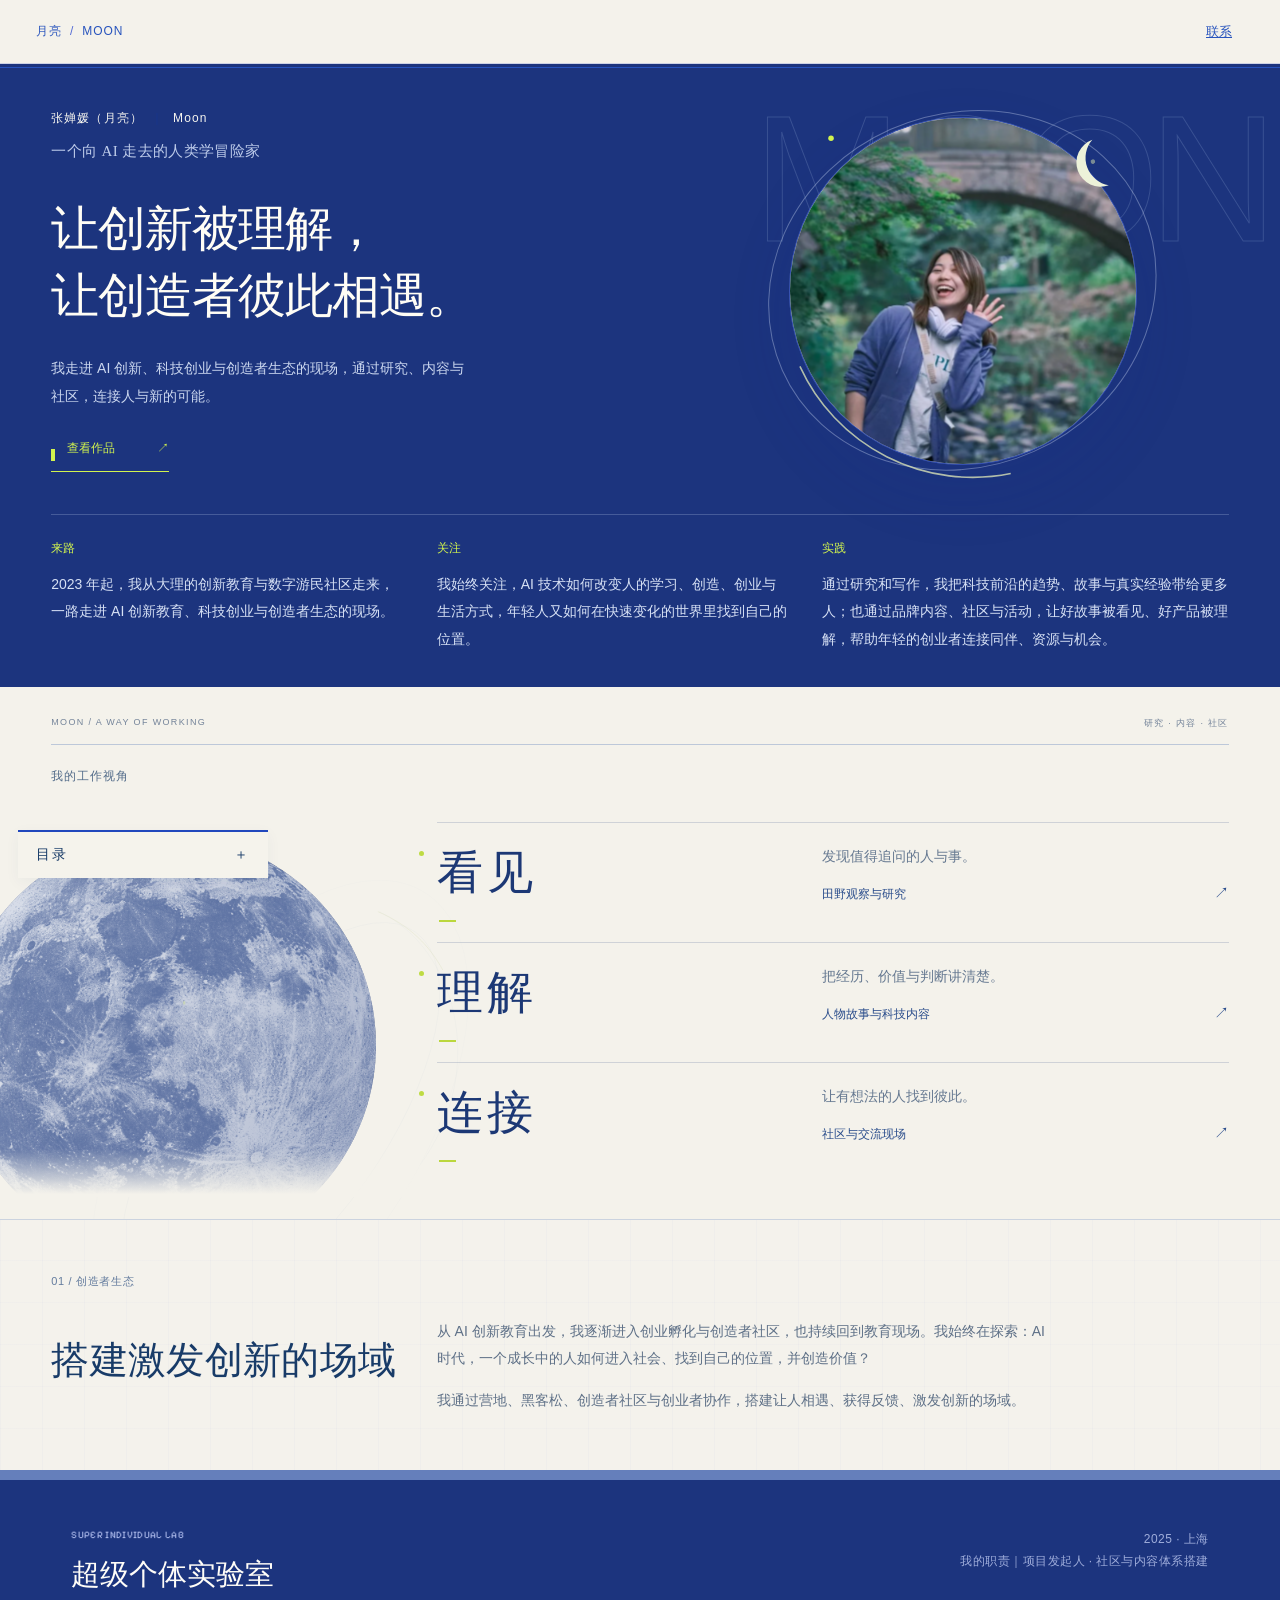
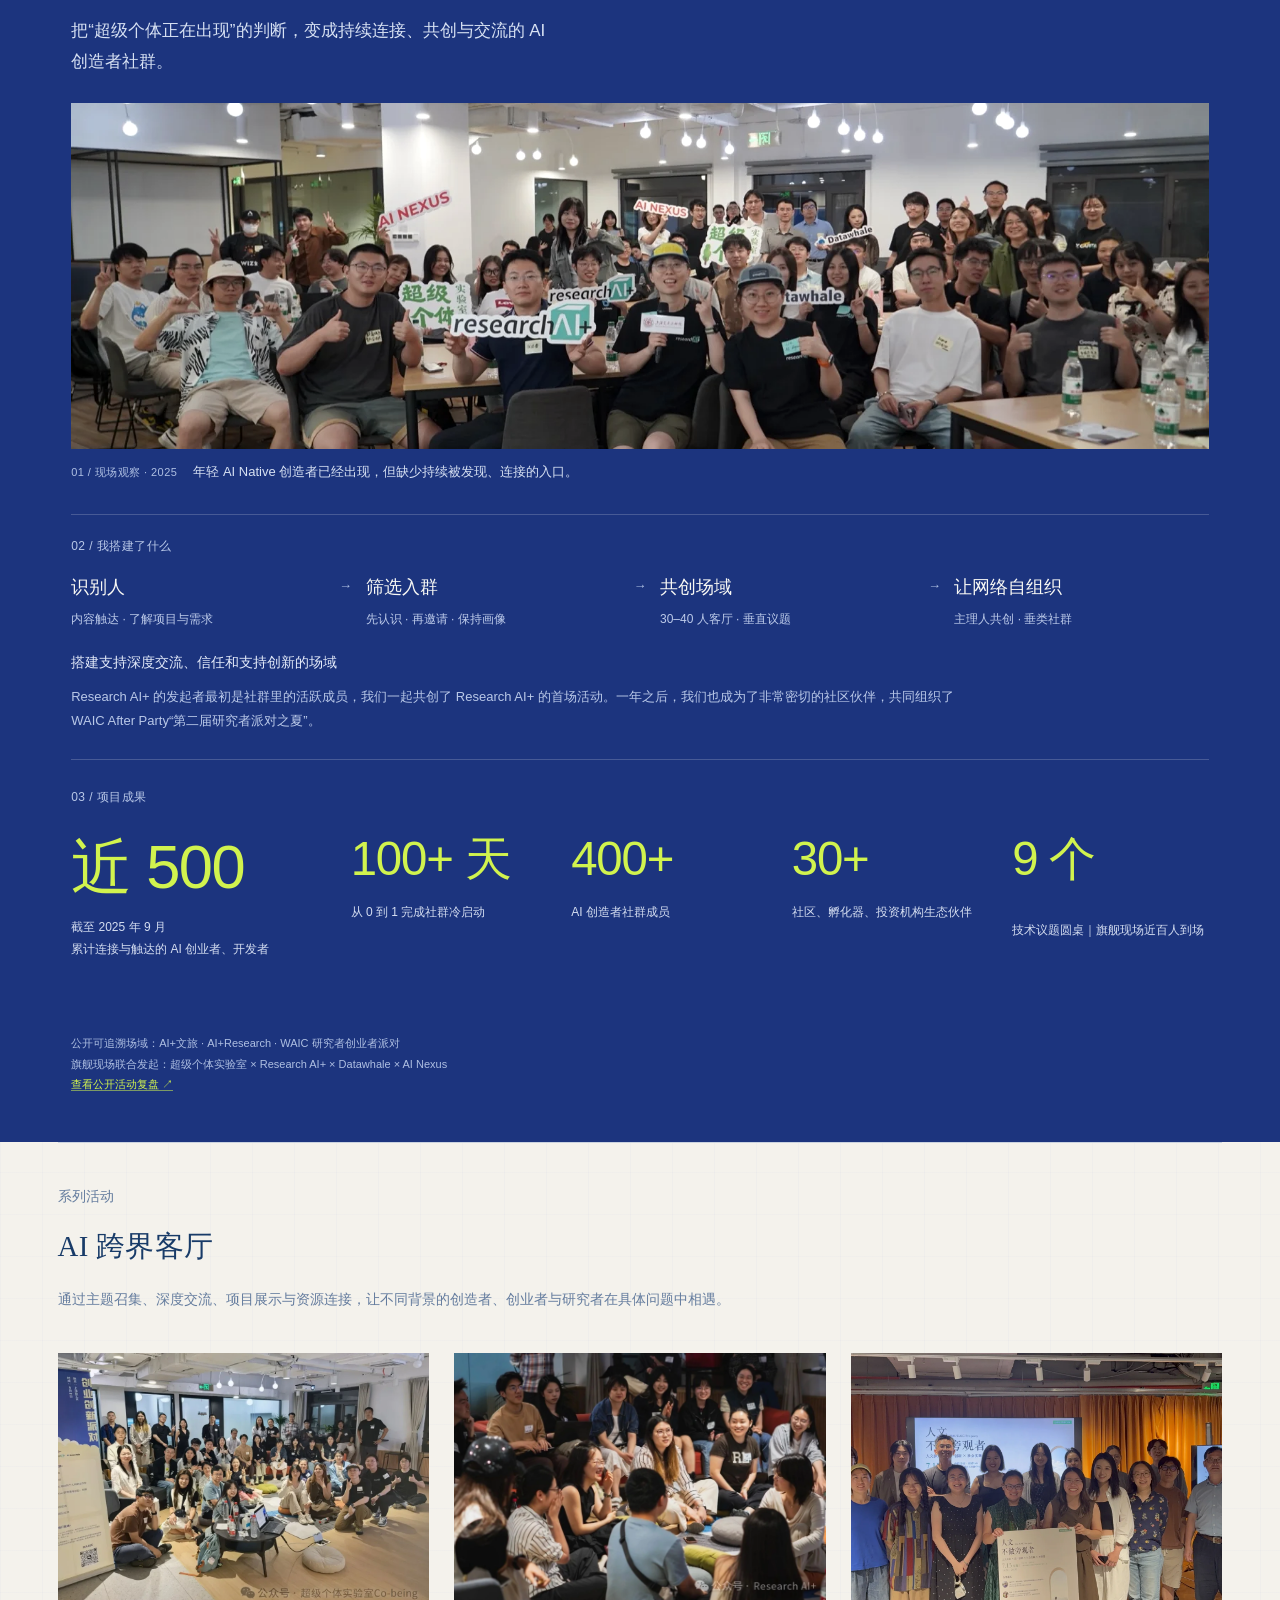
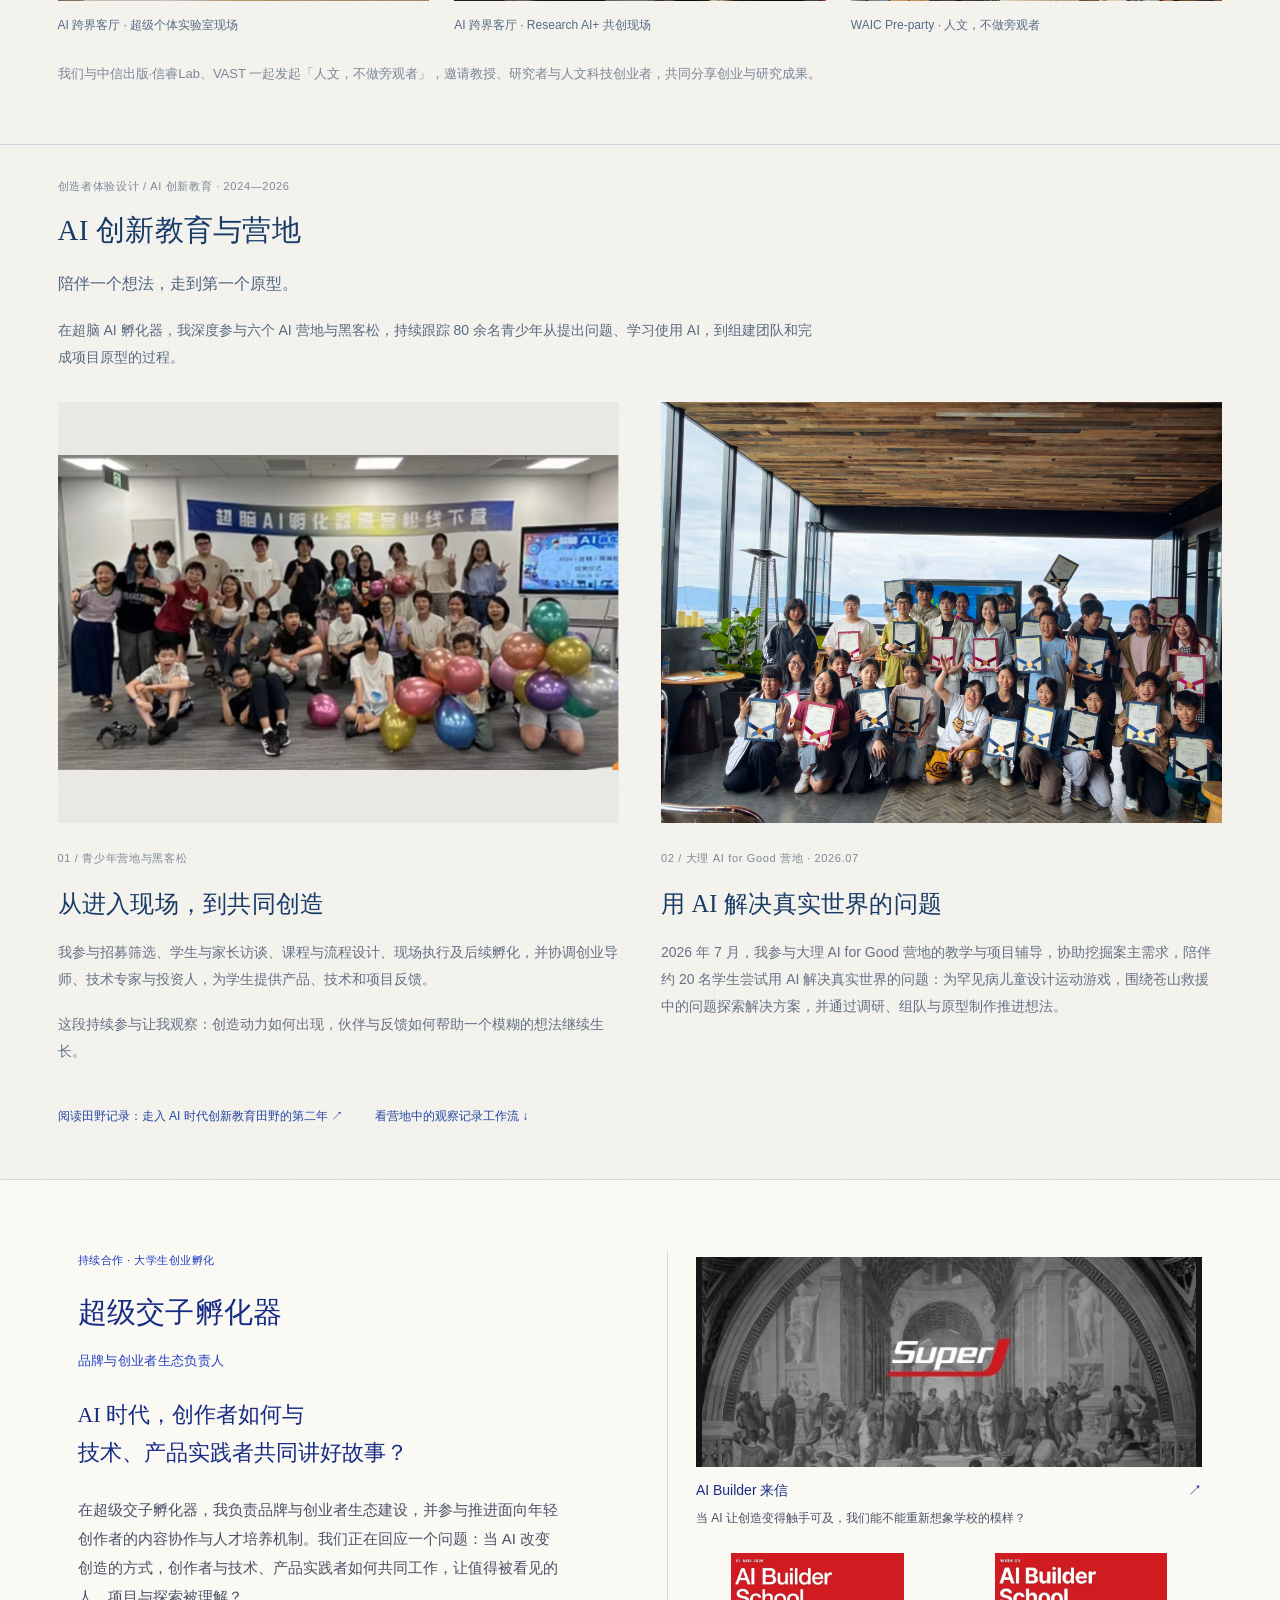
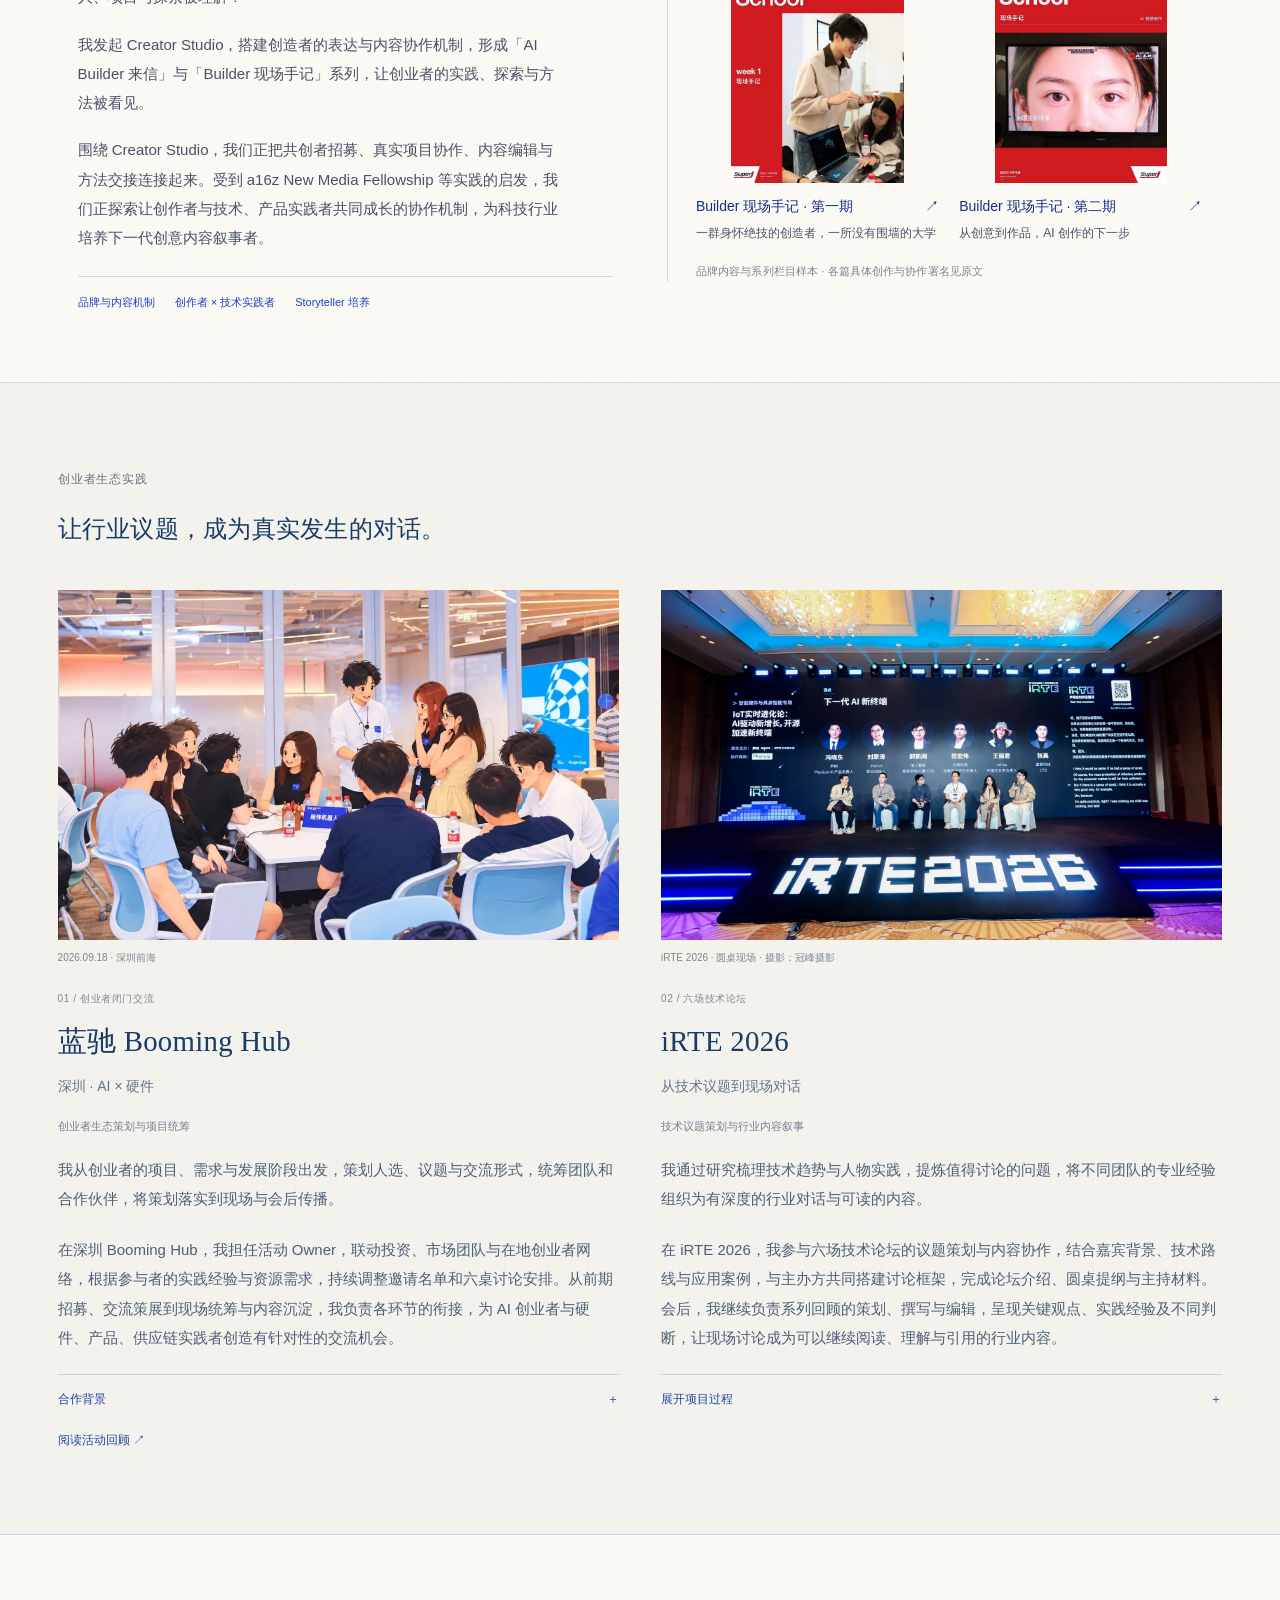
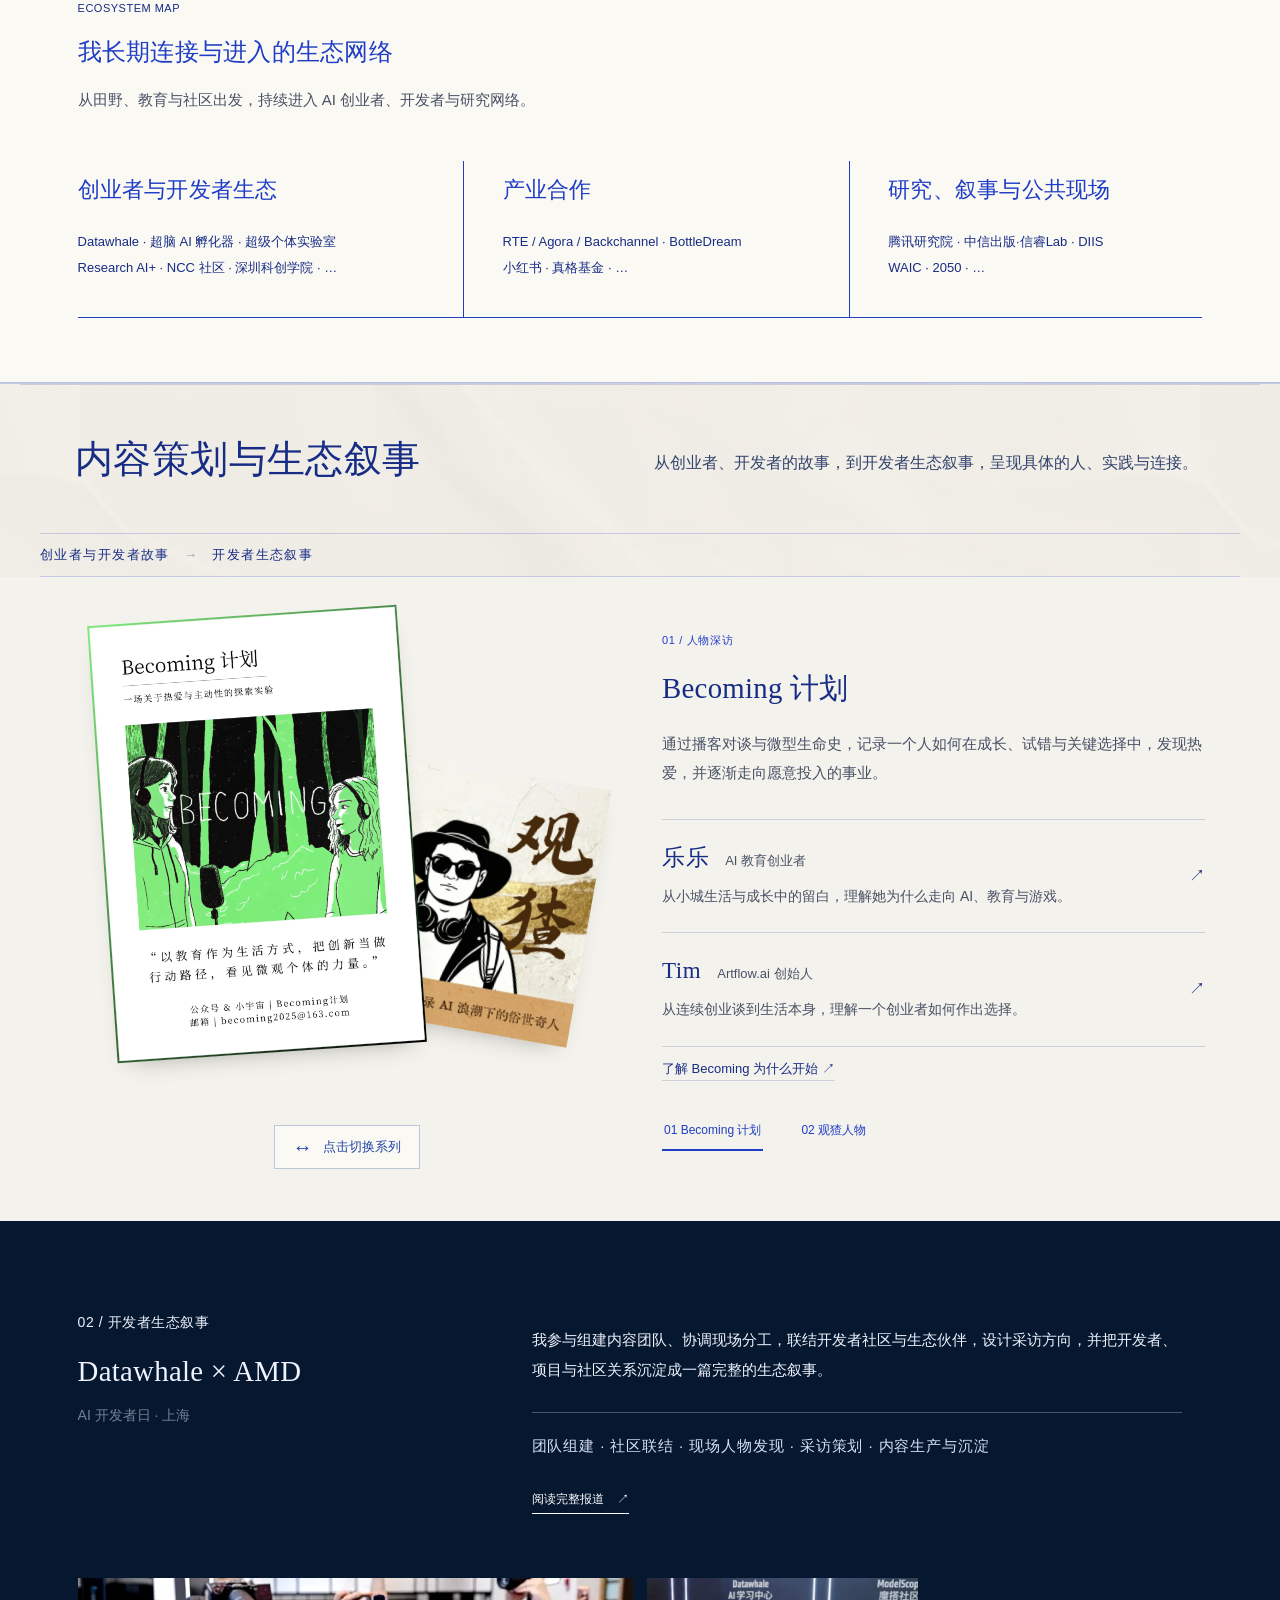
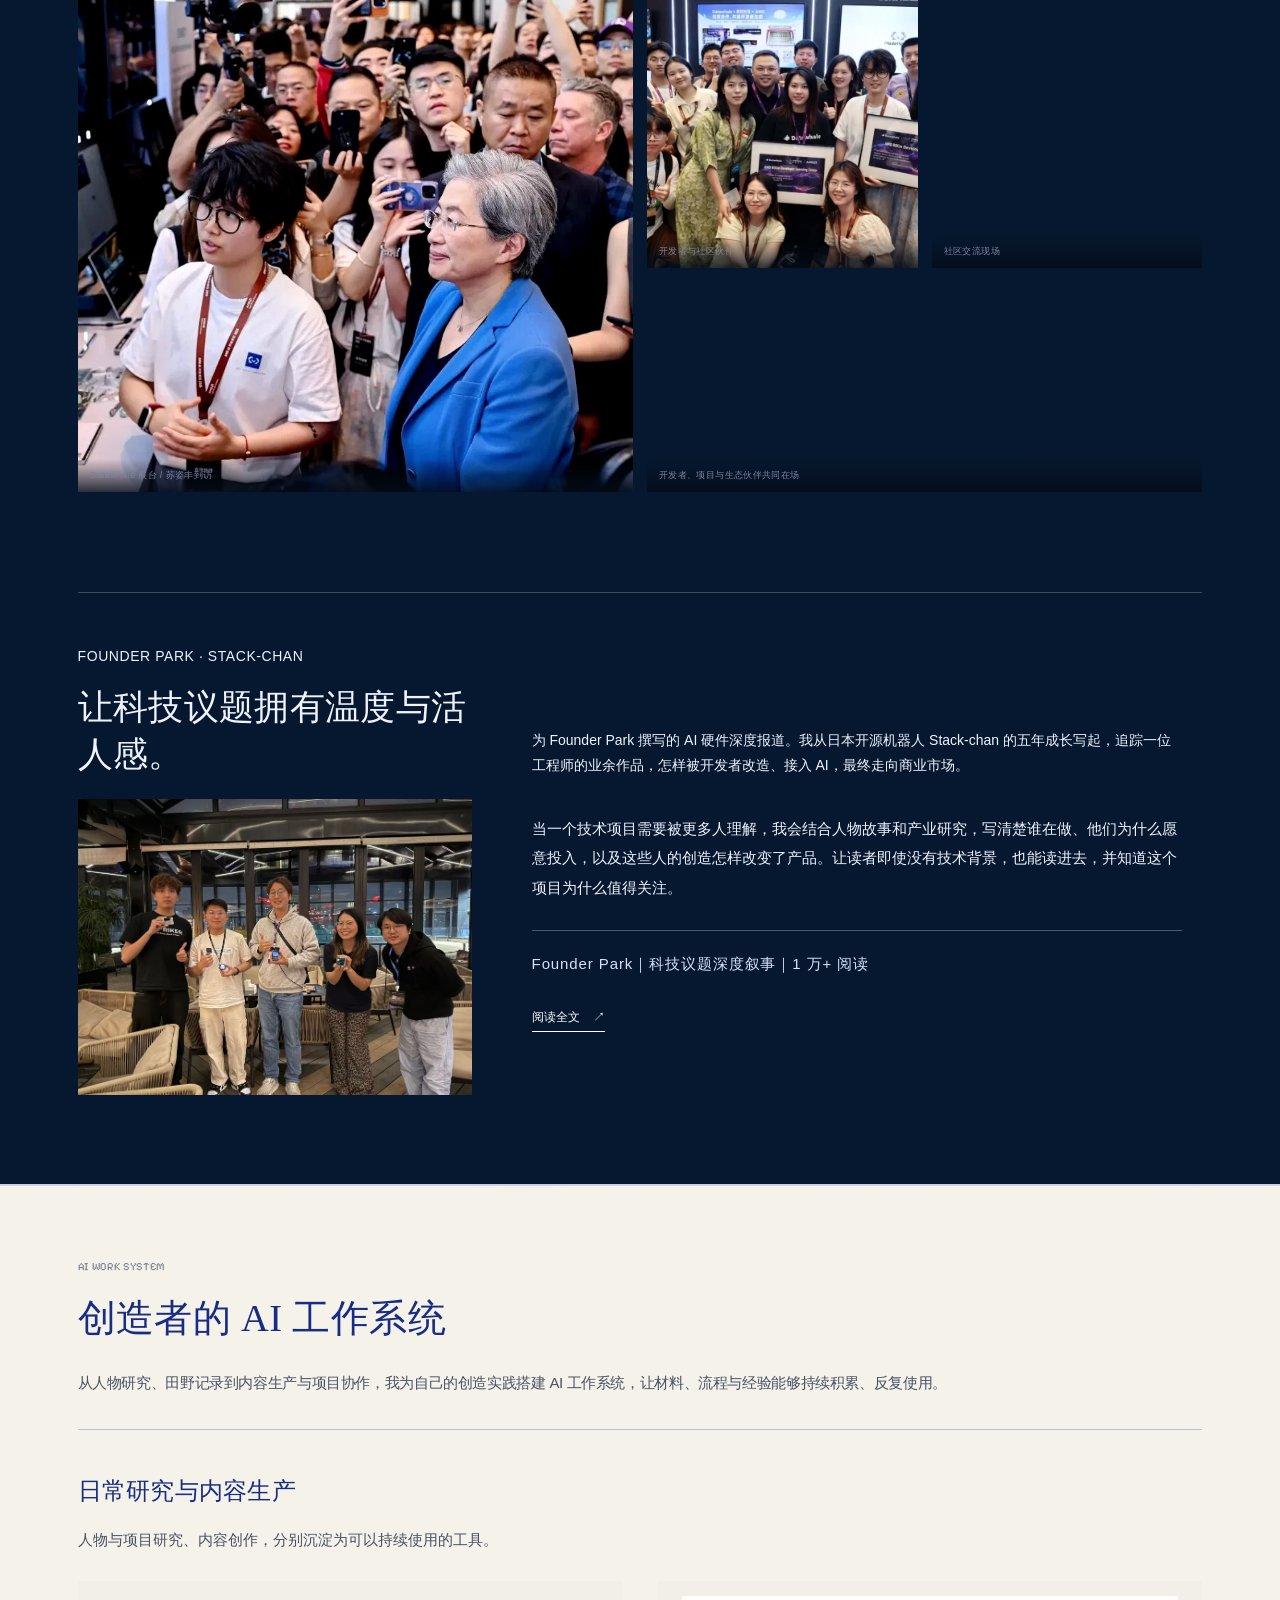
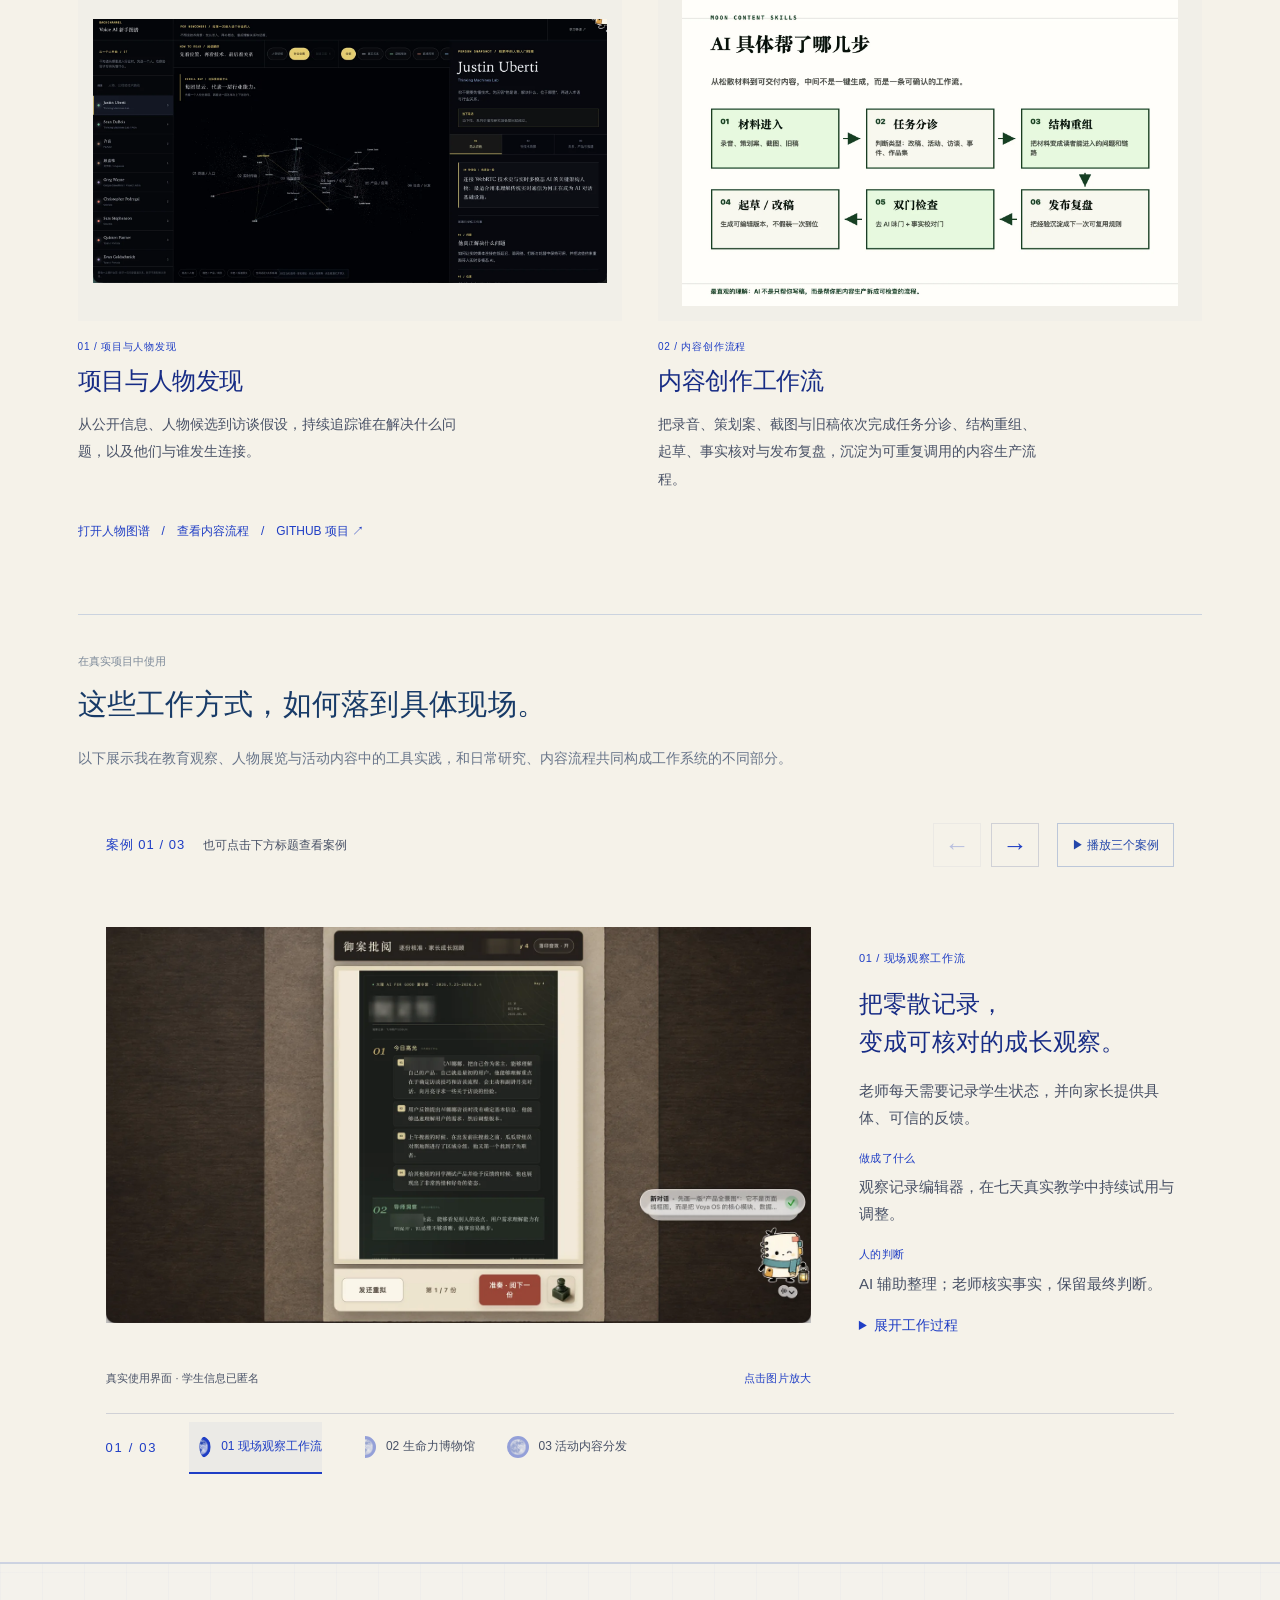
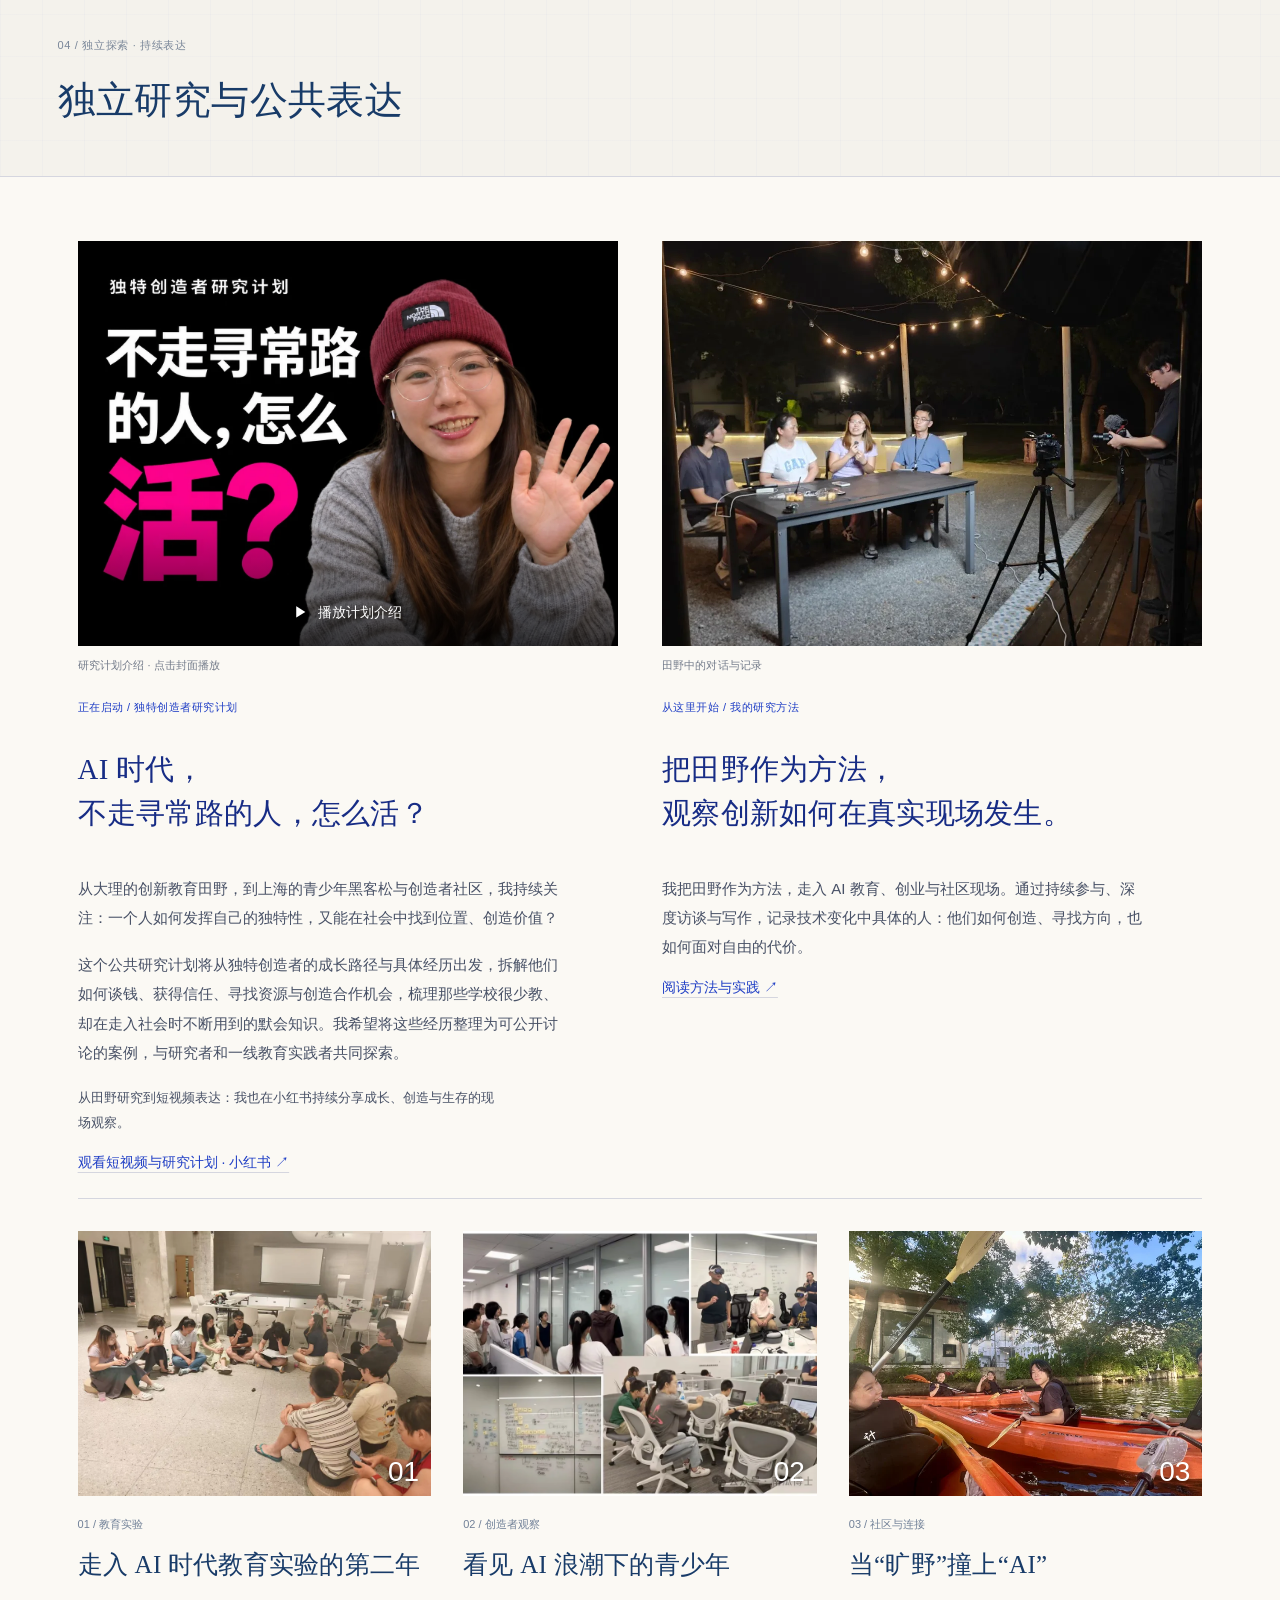
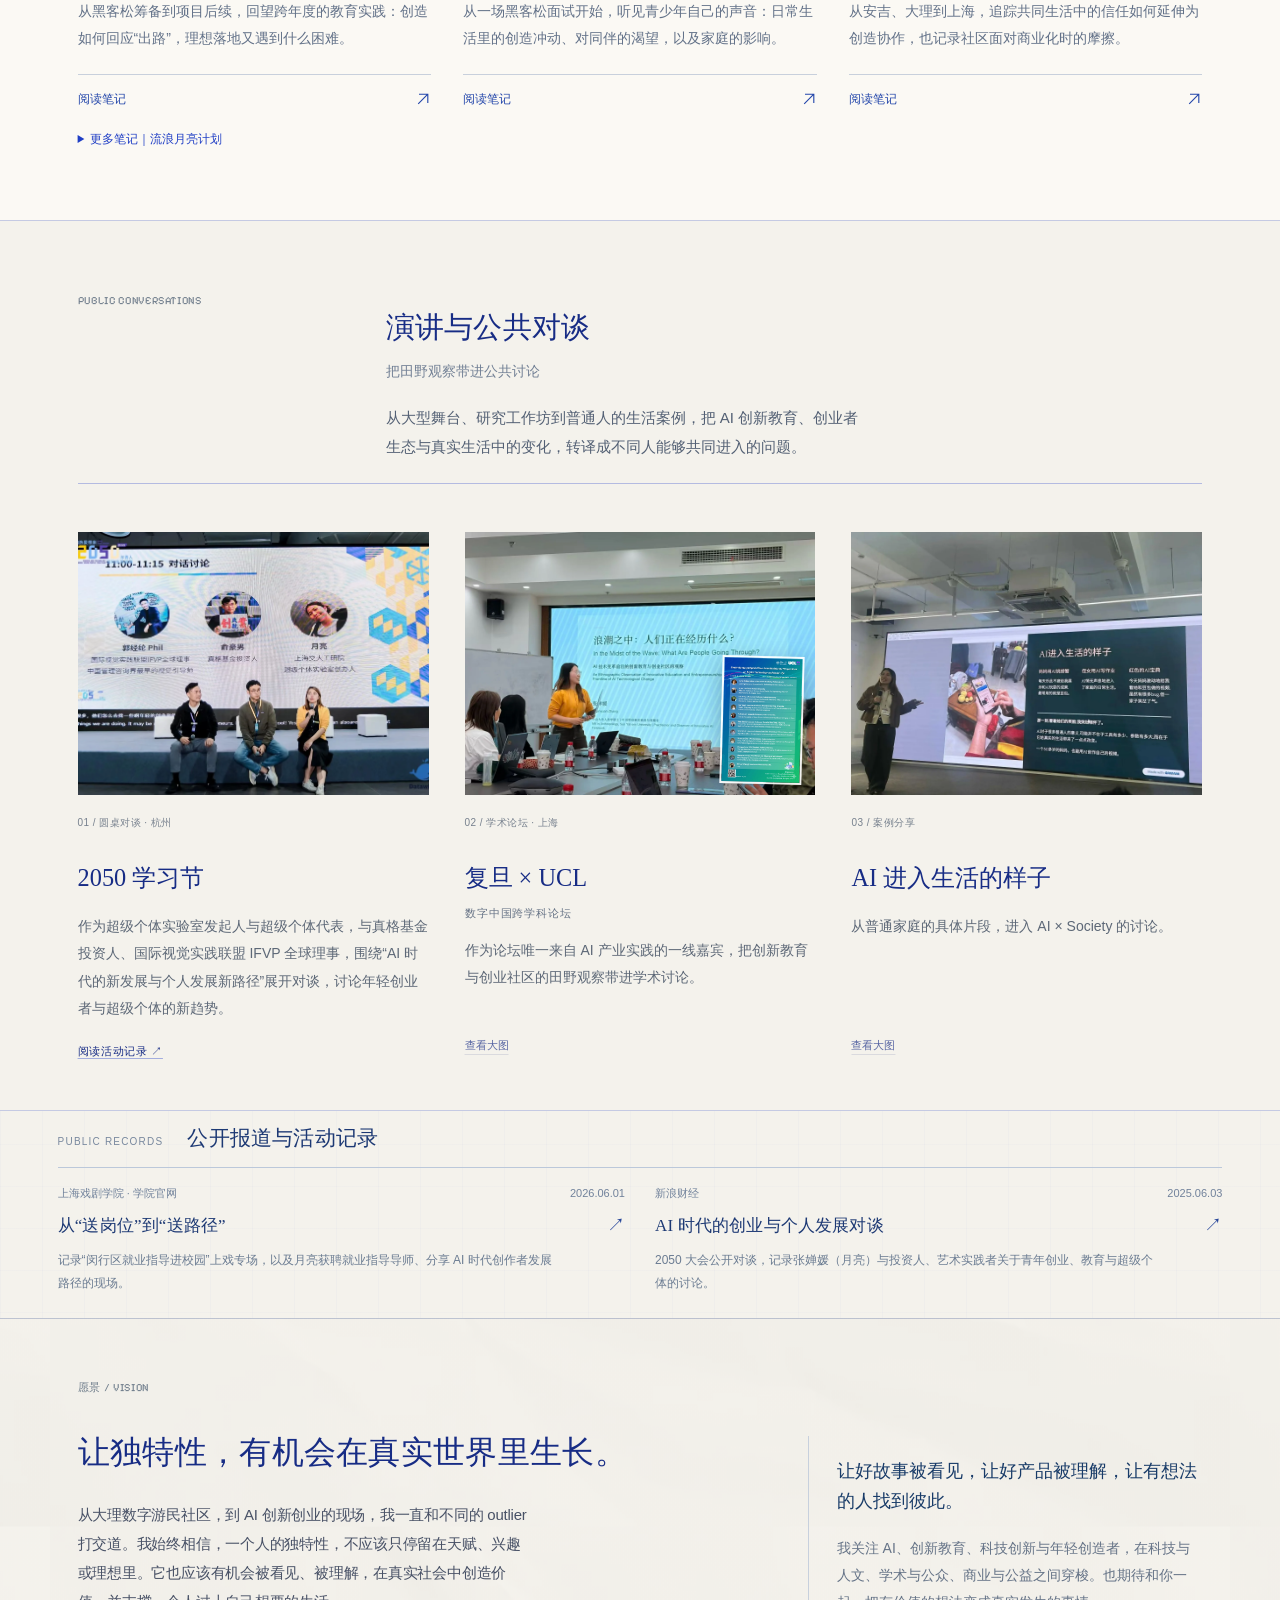
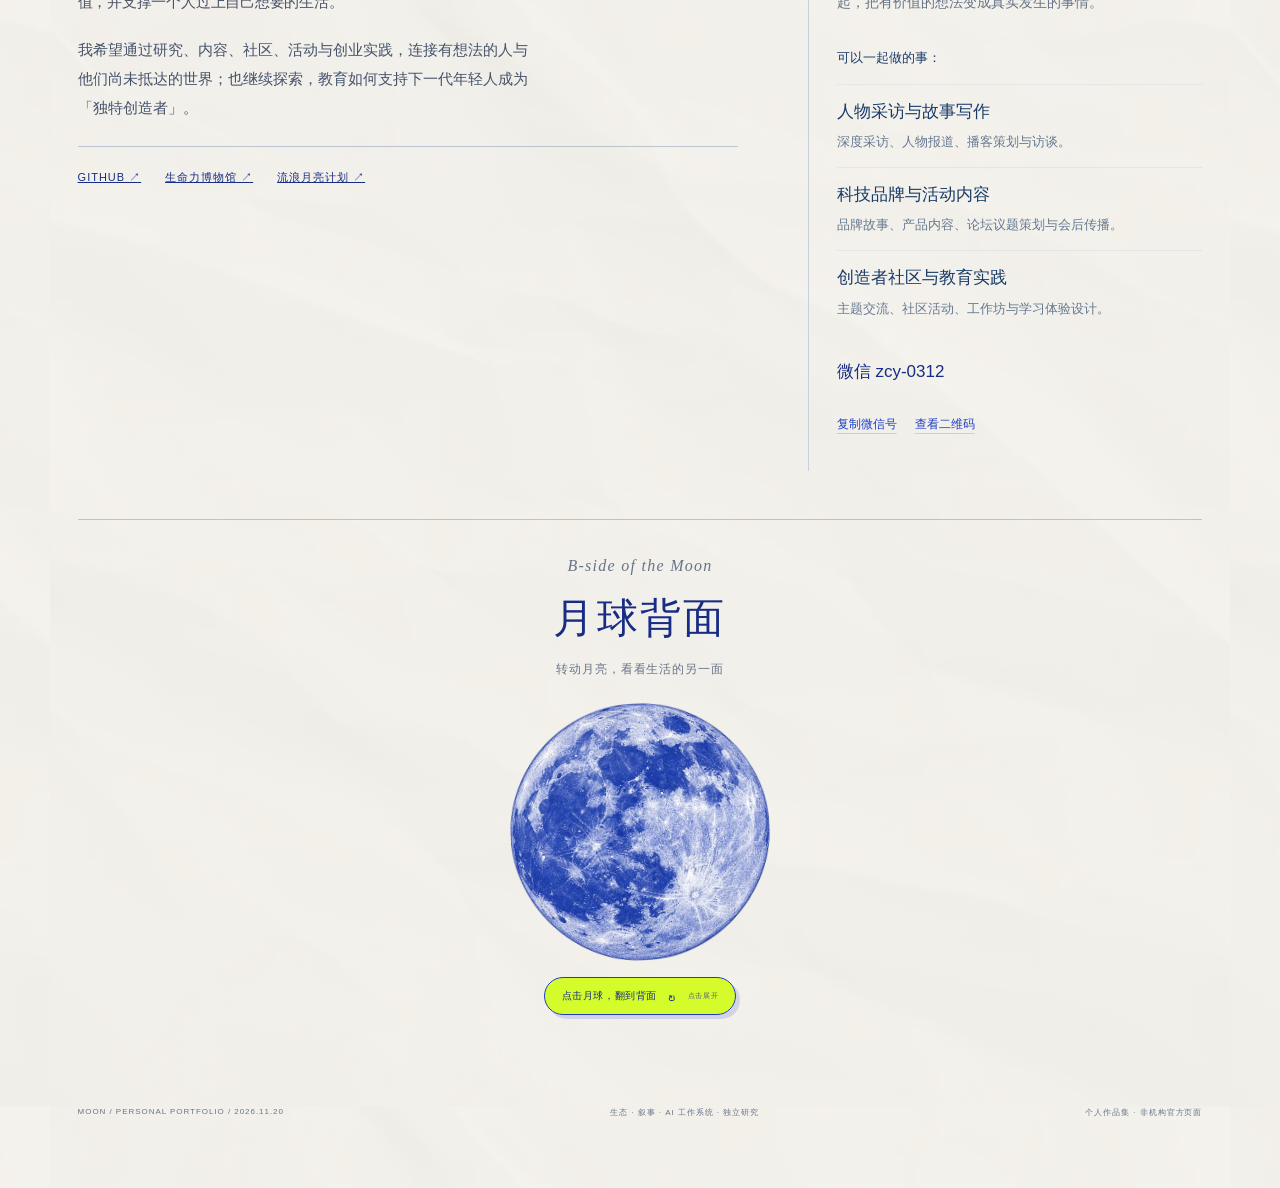
==== commit 2b72fd5a: "Align photos and copy in portfolio closing section" ====
--- a/index.html
+++ b/index.html
@@ -6678,7 +6678,22 @@
 html body.lunar-home .contact-offerings--clear .contact-offering h4{font:400 17px/1.6 var(--type-body)!important;color:#183b68!important;margin:0 0 5px!important;letter-spacing:0!important}
 html body.lunar-home .contact-offerings--clear .contact-offering p{font:400 13px/1.85 var(--type-body)!important;color:#667991!important;margin:0!important}
 @media(max-width:700px){html body.lunar-home .contact-offerings--clear .contact-offering h4{font-size:16px!important}html body.lunar-home .contact-offerings--clear .contact-offering p{font-size:13px!important}}
-</style></head>
+</style><style>
+html body.lunar-home .moon-bside .bside-panel {align-items:start;scroll-margin-top:72px;}
+html body.lunar-home .moon-bside .bside-panel .bside-gallery {align-self:start;}
+html body.lunar-home .moon-bside .bside-panel .bside-copy > p {
+  font-size:clamp(16px,1.23vw,19px)!important;line-height:1.7!important;
+  margin:0 0 14px!important;
+}
+html body.lunar-home .moon-bside .bside-panel .bside-copy > p + p {margin-bottom:24px!important;}
+@media(max-width:700px){
+  html body.lunar-home .moon-bside .bside-panel {overflow-x:clip;}
+}
+@media(min-width:1001px){
+  html body.lunar-home .moon-bside .bside-panel .bside-gallery {margin-top:clamp(16px,2.5vw,36px);}
+}
+</style>
+</head>
 <body class="lunar-home">
   <a class="skip-link" href="#main">跳到正文</a>
   <header class="site-header">
@@ -7048,7 +7063,7 @@
               <figcaption>在路上 · 田野记录</figcaption>
             </figure>
             <div class="bside-copy">
-              <p>离开屏幕和现场之后，我也会走向山里、户外和路上。<br />徒步、雪山、旅行与在地观察，让我重新校准节奏，也提醒我保持对世界的好奇、耐心与感受力。</p>
+              <p>离开屏幕和现场之后，我也会走向山里、户外和路上。</p><p>徒步、雪山、旅行与在地观察，让我重新校准节奏，也提醒我保持对世界的好奇、耐心与感受力。</p>
               <nav class="bside-socials" aria-label="月亮的播客与社交媒体">
                 <p class="bside-socials__title"><img decoding="async" loading="lazy" class="phase-mark phase-mark--0" src="moon-mark.optimized.webp" alt="" aria-hidden="true">继续相遇</p>
                 <div class="bside-social"><span class="bside-social__platform">播客</span><span class="bside-social__account bside-podcast-links"><a href="https://www.xiaoyuzhoufm.com/podcast/68d173caee4a4e6c3cb87349" target="_blank" rel="noreferrer">AI教育田野志 ↗︎</a><a href="https://www.xiaoyuzhoufm.com/podcast/675ed64384447b1bd00bbf63" target="_blank" rel="noreferrer">Becoming计划 ↗︎</a></span><span class="bside-social__hint">小宇宙</span></div>
